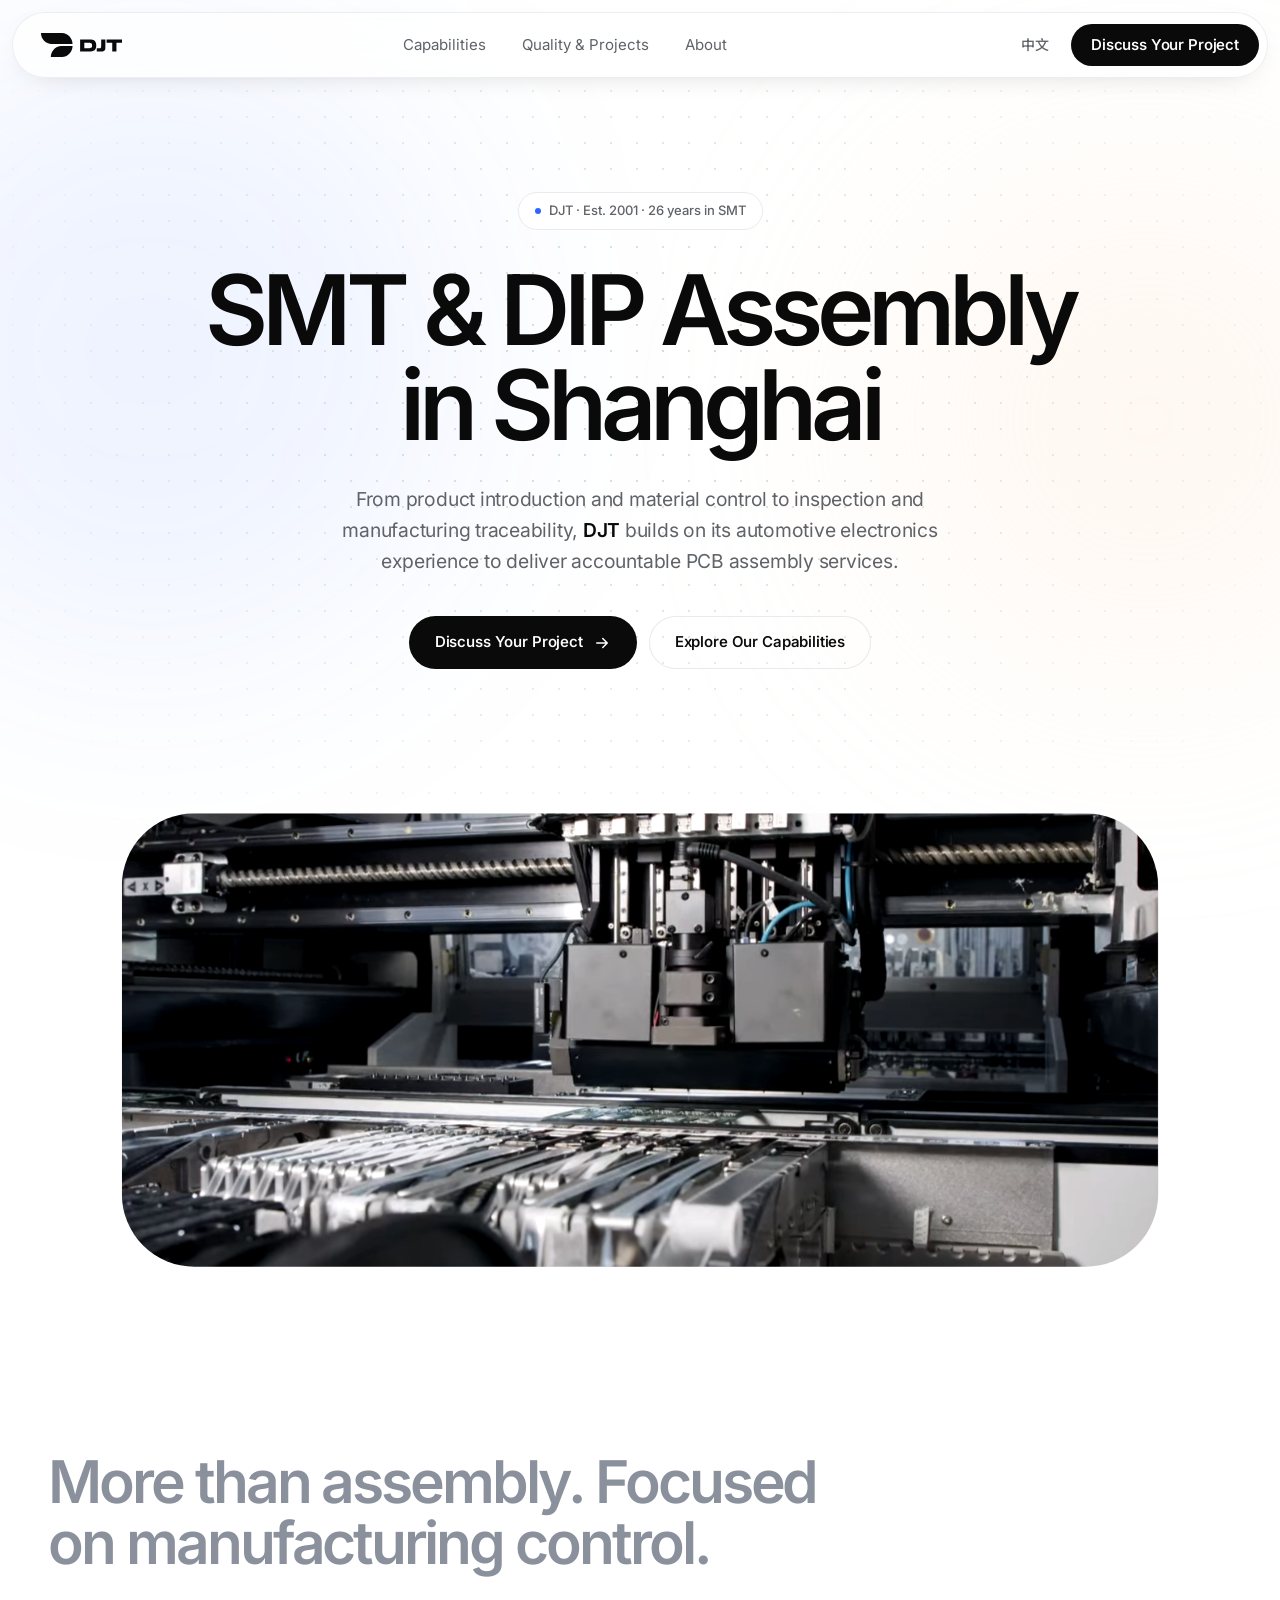
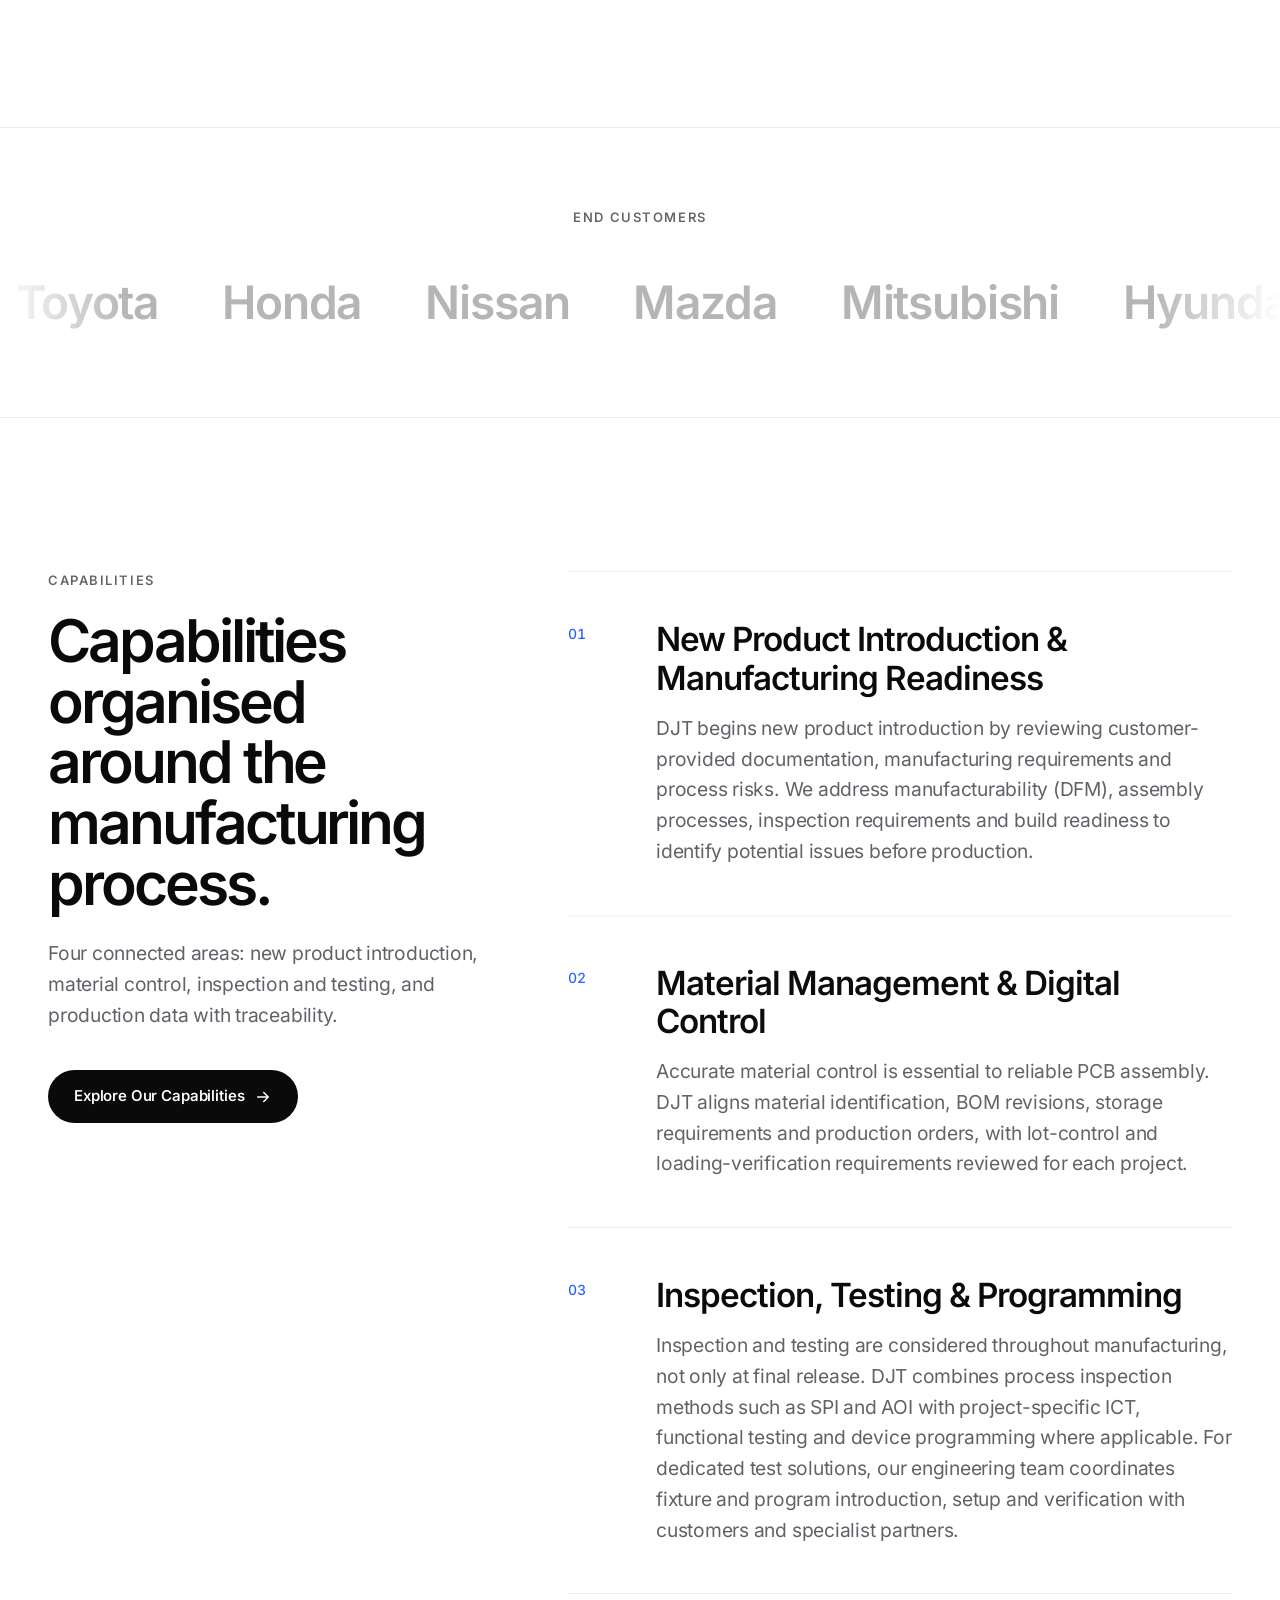
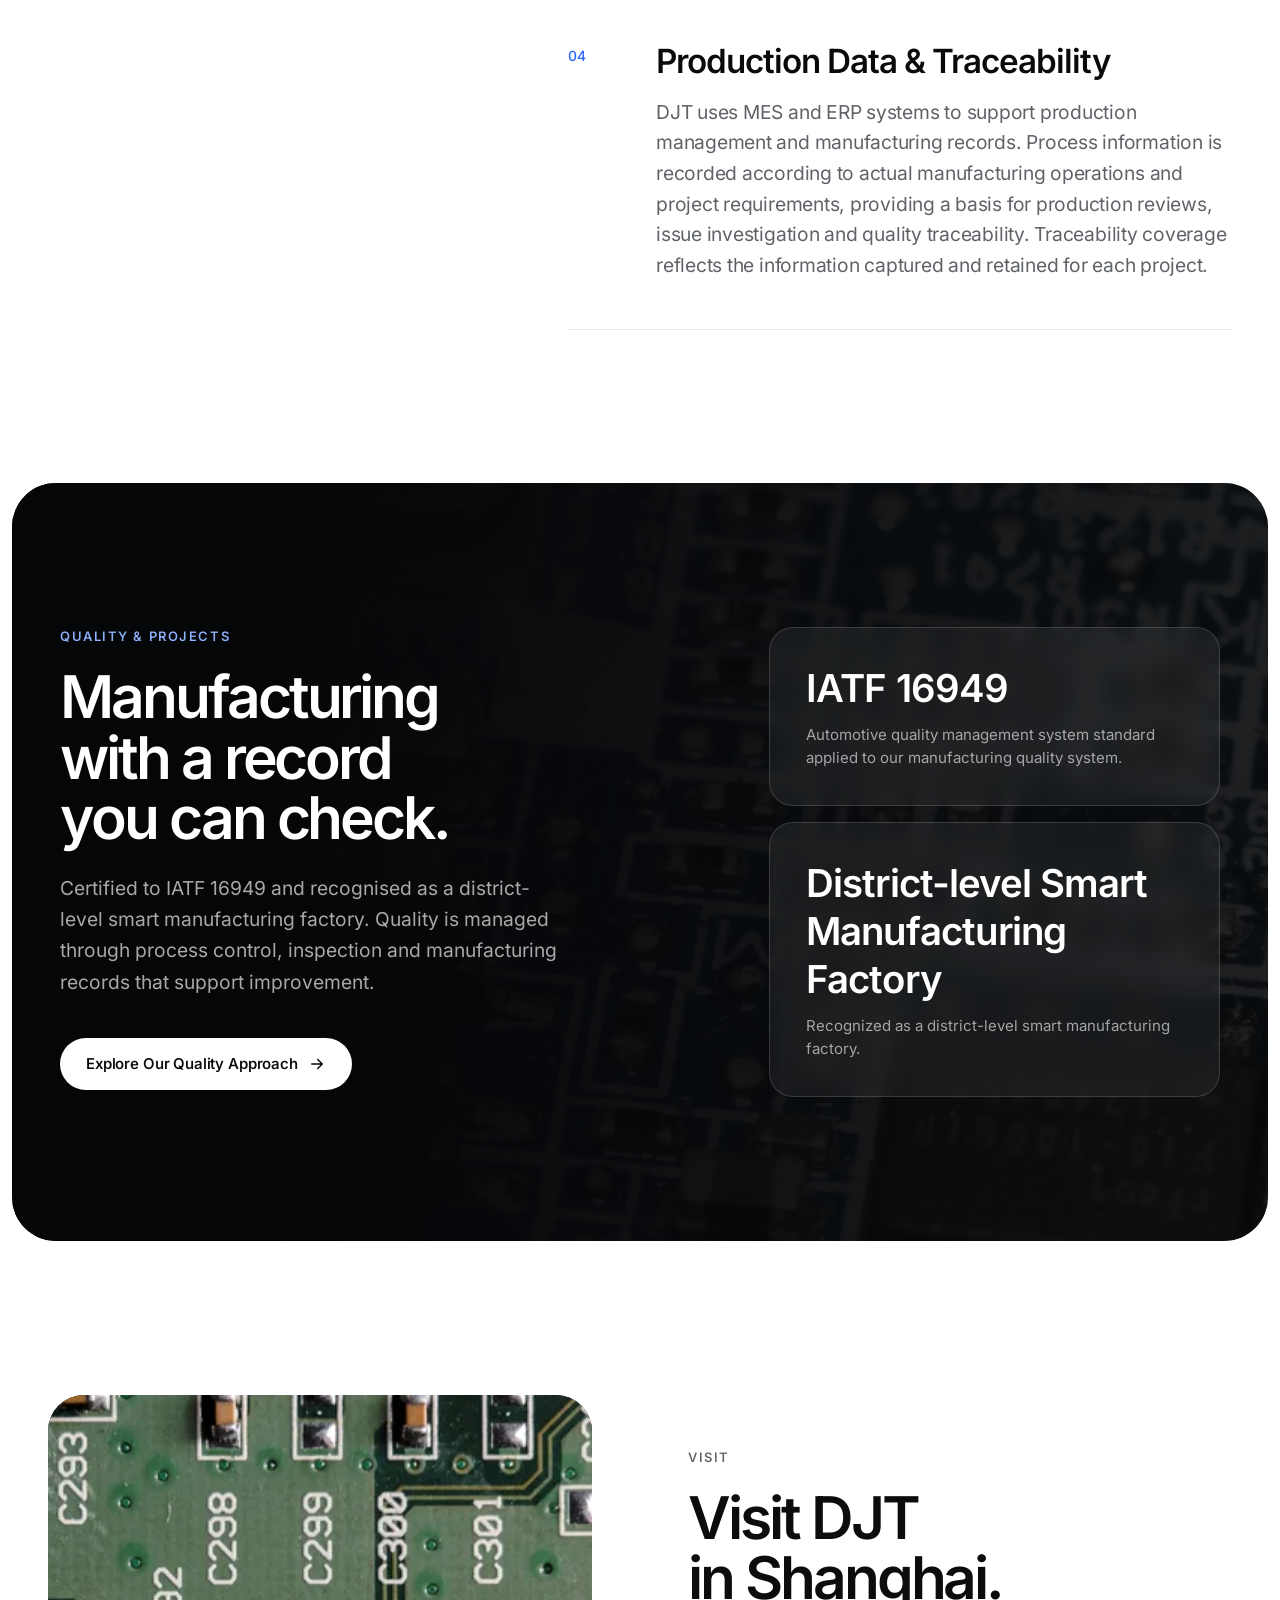
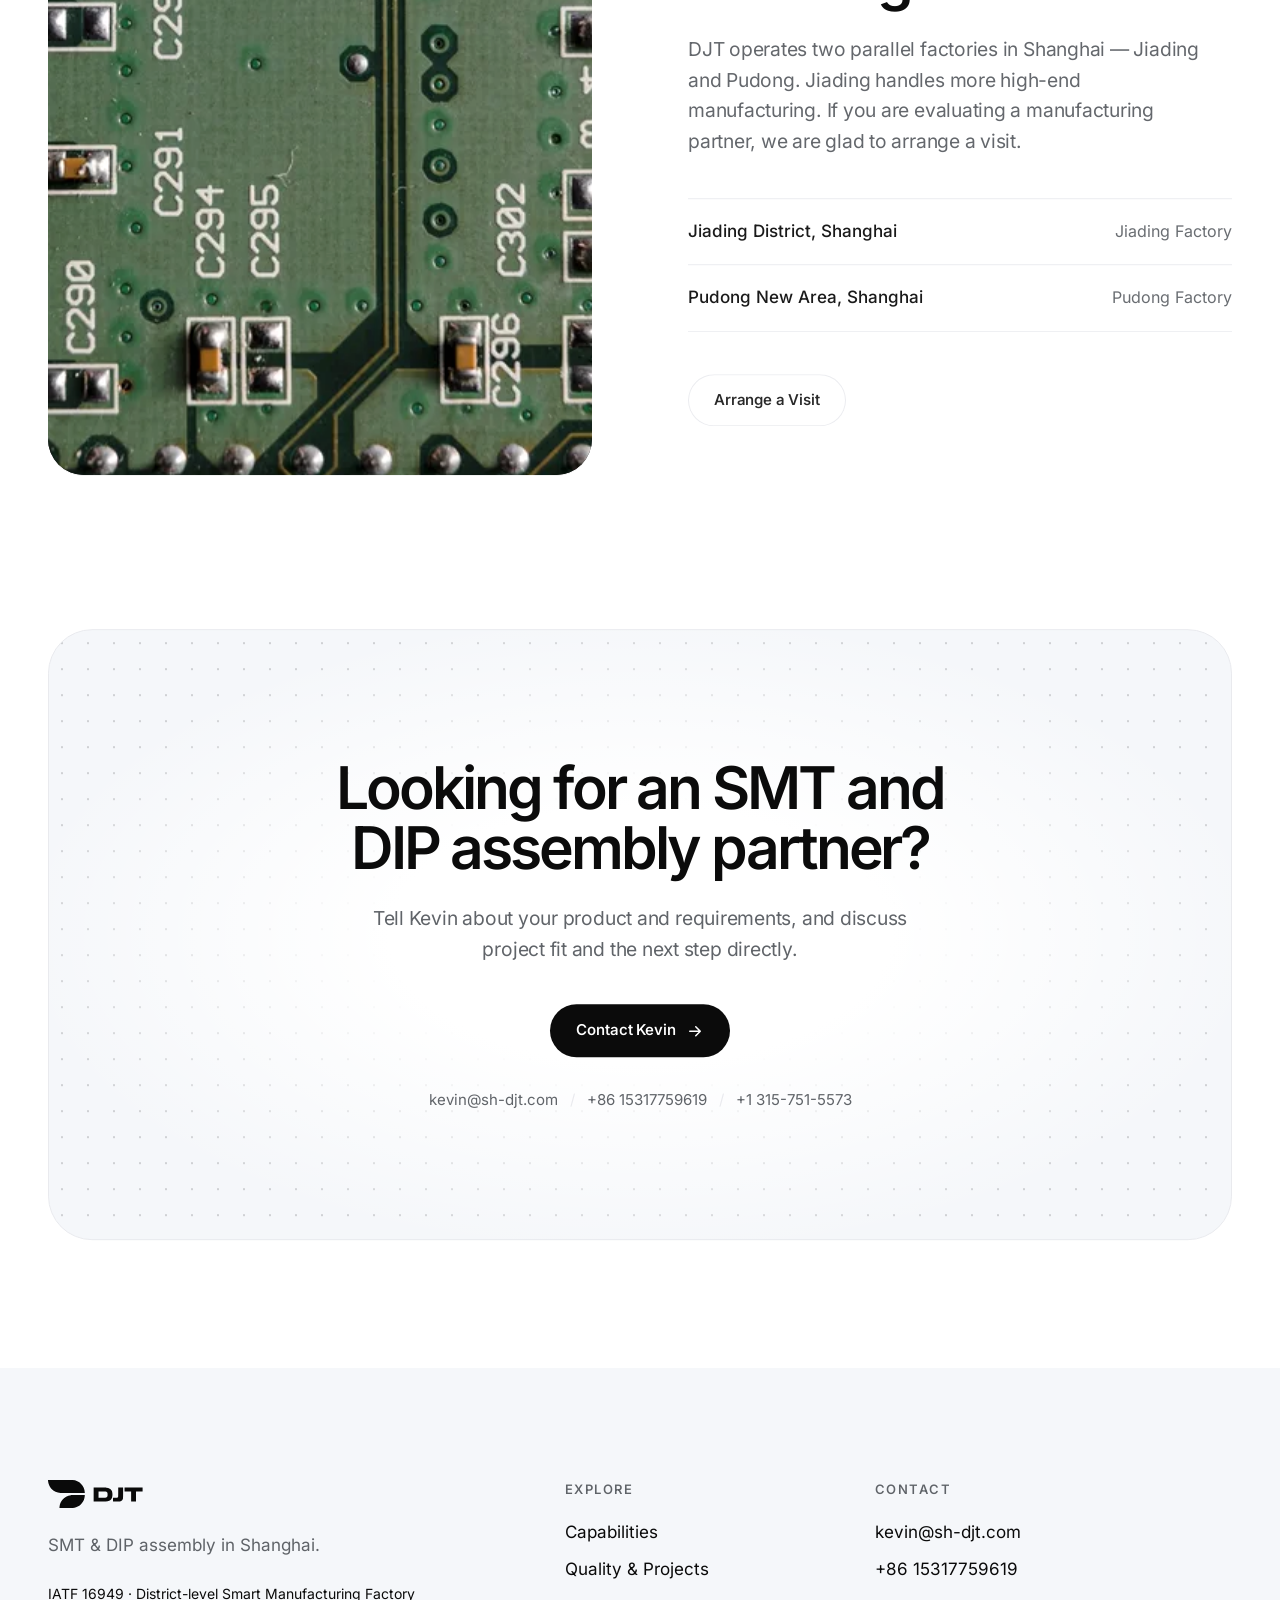
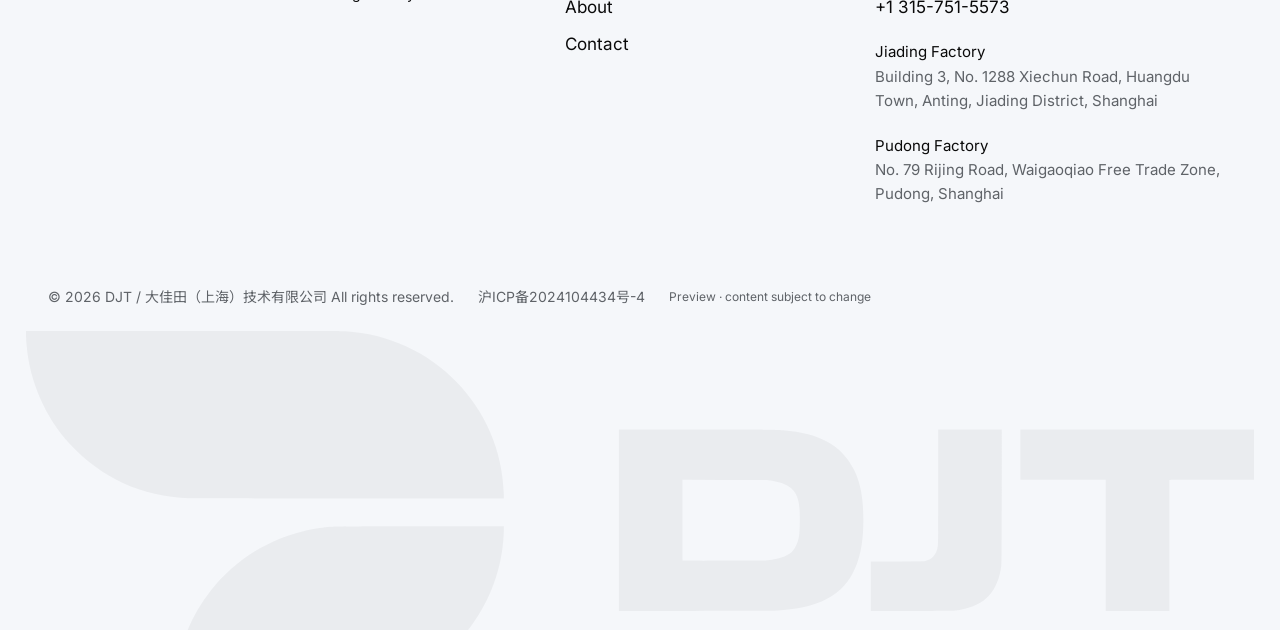
==== index.html @ d5800f00 "Deploy staging from djt-website 208f009" ====
<!DOCTYPE html><html lang="en"> <head><meta charset="utf-8"><meta name="viewport" content="width=device-width, initial-scale=1"><title>DJT | SMT &amp; DIP Assembly in Shanghai</title><meta name="description" content="DJT is an SMT and DIP assembly manufacturer in Shanghai, building on automotive electronics experience. More than assembly — focused on manufacturing control."><meta name="robots" content="noindex, nofollow"><link rel="canonical" href="https://djt-technology.github.io/"><link rel="alternate" hreflang="en" href="https://djt-technology.github.io/"><link rel="alternate" hreflang="zh-CN" href="https://djt-technology.github.io/zh/"><link rel="alternate" hreflang="x-default" href="https://djt-technology.github.io/"><meta property="og:title" content="DJT | SMT &#38; DIP Assembly in Shanghai"><meta property="og:description" content="DJT is an SMT and DIP assembly manufacturer in Shanghai, building on automotive electronics experience. More than assembly — focused on manufacturing control."><meta property="og:type" content="website"><meta property="og:url" content="https://djt-technology.github.io/"><meta name="theme-color" content="#ffffff"><link rel="icon" href="/favicon.svg" type="image/svg+xml"><script>
      // Motion is opt-in: only when the user has not asked for reduced motion.
      if (!matchMedia('(prefers-reduced-motion: reduce)').matches) document.documentElement.classList.add('motion');
    </script><link rel="stylesheet" href="/_astro/_slug_.COusYyPo.css"></head> <body> <a href="#main" class="sr-only focus:not-sr-only focus:fixed focus:left-4 focus:top-4 focus:z-[60] focus:rounded-full focus:bg-white focus:px-4 focus:py-2">Skip to content</a> <header class="site fixed left-1/2 top-3 z-50 w-[min(1360px,calc(100%-24px))] rounded-full border border-line/80 bg-white/75 shadow-[0_8px_30px_-18px_rgb(0,0,0,0.25)] backdrop-blur-xl" style="translate:-50% 0"> <div class="flex h-14 items-center justify-between gap-4 pl-5 pr-2 md:h-16 md:pl-7"> <a href="/" aria-label="DJT" class="block shrink-0"><svg xmlns="http://www.w3.org/2000/svg" viewBox="0 0 5984 1771" fill="currentColor" class="h-5 w-auto md:h-6" role="img" aria-label="DJT"><path fill-rule="evenodd" d="M725 1752C725 1731 727 1701 731 1672C748 1523 807 1381 900 1264C1037 1091 1233 982 1450 957C1495 951 1470 952 1915 951L2327 951L2327 977C2326 991 2326 1005 2325 1007C2325 1009 2325 1017 2324 1024C2297 1344 2079 1622 1774 1727C1708 1749 1650 1761 1569 1769C1560 1770 1453 1770 1141 1771L725 1771L725 1752ZM2887 921L2887 480L3261 480C3631 480 3650 480 3688 483C3868 498 3972 556 4032 675C4064 740 4078 815 4078 920C4078 1044 4057 1134 4012 1204C3946 1304 3835 1352 3646 1362C3634 1363 3489 1363 3257 1363L2887 1363L2887 921ZM4114 1243L4114 1122L4244 1122L4374 1121L4382 1119C4411 1111 4430 1091 4438 1059C4442 1043 4442 1043 4442 757L4442 480L4597 480L4752 480L4752 803C4751 1103 4751 1128 4750 1141C4734 1268 4671 1337 4552 1357C4518 1363 4530 1362 4314 1363L4114 1363L4114 1243ZM5258 1044L5258 724L5051 724C4938 724 4844 724 4843 724C4842 724 4842 699 4842 602L4842 480L5413 480L5984 480L5984 602L5984 724L5780 724C5668 724 5576 724 5575 724C5574 725 5573 725 5571 725L5568 725L5568 1044L5568 1363L5413 1363L5258 1363L5258 1044ZM3596 1118C3599 1117 3606 1117 3612 1116C3664 1111 3707 1096 3729 1076C3747 1058 3760 1030 3765 994C3768 971 3769 911 3767 872C3763 785 3728 747 3638 731C3603 725 3604 725 3381 725L3197 724L3197 921C3197 1029 3197 1118 3198 1118C3199 1119 3587 1118 3596 1118ZM792 815C563 806 366 716 211 548C94 421 17 245 3 71C2 64 2 56 1 54C1 51 1 38 0 25L-0 0L769 0C1259 0 1544 0 1555 1C1980 25 2316 369 2327 792L2327 816L1563 816C1142 816 795 815 792 815Z"></path></svg></a> <nav class="hidden items-center gap-9 text-[15px] text-muted md:flex" aria-label="Main"> <a href="/capabilities/" class="transition-colors hover:text-ink">Capabilities</a><a href="/quality/" class="transition-colors hover:text-ink">Quality &amp; Projects</a><a href="/about/" class="transition-colors hover:text-ink">About</a> </nav> <div class="flex items-center gap-1.5 md:gap-2"> <a href="/zh/" hreflang="zh-CN" lang="zh-CN" title="切换到中文" class="rounded-full px-3.5 py-2 text-sm font-medium text-muted transition-colors hover:bg-soft hover:text-ink">中文</a> <a href="/contact/" class="btn hidden !px-5 !py-2.5 md:inline-flex">Discuss Your Project</a> <details class="group relative md:hidden"> <summary class="flex h-10 w-10 cursor-pointer list-none items-center justify-center rounded-full bg-ink text-white [&::-webkit-details-marker]:hidden" aria-label="Menu"> <svg width="18" height="18" viewBox="0 0 24 24" fill="none" stroke="currentColor" stroke-width="2" stroke-linecap="round"><path class="group-open:hidden" d="M4 8h16M4 16h16"></path><path class="hidden group-open:block" d="M6 6l12 12M18 6 6 18"></path></svg> </summary> <div class="absolute right-0 top-[calc(100%+12px)] w-[min(300px,calc(100vw-48px))] rounded-3xl border border-line bg-white p-3 shadow-2xl"> <a href="/capabilities/" class="block rounded-2xl px-4 py-3.5 text-[17px] font-medium hover:bg-soft">Capabilities</a><a href="/quality/" class="block rounded-2xl px-4 py-3.5 text-[17px] font-medium hover:bg-soft">Quality &amp; Projects</a><a href="/about/" class="block rounded-2xl px-4 py-3.5 text-[17px] font-medium hover:bg-soft">About</a><a href="/contact/" class="block rounded-2xl px-4 py-3.5 text-[17px] font-medium hover:bg-soft">Contact</a> </div> </details> </div> </div> </header> <main id="main">  <section class="relative overflow-hidden pt-36 md:pt-48"> <div class="glow pointer-events-none absolute -left-40 top-10 h-[620px] w-[620px] rounded-full bg-blue/8 blur-[120px]" aria-hidden="true"></div> <div class="glow glow-b pointer-events-none absolute -right-32 top-40 h-[520px] w-[520px] rounded-full bg-warm/25 blur-[120px]" aria-hidden="true"></div> <div class="dots pointer-events-none absolute inset-0 [mask-image:radial-gradient(ellipse_60%_50%_at_50%_30%,#000,transparent)]" aria-hidden="true"></div> <div class="wrap relative text-center"> <p class="rise mx-auto inline-flex items-center gap-2 rounded-full border border-line bg-white/80 px-4 py-2 text-[13px] font-medium text-muted backdrop-blur" style="--i:0"><span class="h-1.5 w-1.5 rounded-full bg-blue"></span>DJT · Est. 2001 · 26 years in SMT</p> <h1 class="display rise mx-auto mt-8 max-w-[9.6em]" style="--i:1"> <span class="block">SMT &amp; DIP Assembly</span><span class="block">in Shanghai</span> </h1> <p class="lead rise mx-auto mt-8 max-w-2xl" style="--i:2">From product introduction and material control to inspection and manufacturing traceability, <strong class="font-semibold text-ink">DJT</strong> builds on its automotive electronics experience to deliver accountable PCB assembly services.</p> <div class="rise mt-10 flex flex-wrap justify-center gap-3" style="--i:3"> <a href="/contact/" class="btn">Discuss Your Project<svg width="18" height="18" viewBox="0 0 24 24" fill="none" stroke="currentColor" stroke-width="2" stroke-linecap="round" stroke-linejoin="round" aria-hidden="true"><path d="M5 12h14m-6-6 6 6-6 6"></path></svg></a> <a href="/capabilities/" class="btn btn-ghost">Explore Our Capabilities</a> </div> </div> <div class="wrap relative mt-20 md:mt-28"> <div data-grow class="overflow-hidden rounded-[22px] will-change-transform sm:rounded-[40px]"> <figure class="photo aspect-[4/5] sm:aspect-[16/9] lg:aspect-[16/7]"> <video class="absolute inset-0 h-full w-full object-cover" muted loop playsinline preload="metadata" poster="/_astro/macro.MWbk1FkZ_1eRR9A.webp" aria-hidden="true" tabindex="-1" data-hero-video> <source src="/video/hero.webm" type="video/webm"> <source src="/video/hero.mp4" type="video/mp4"> </video> </figure> </div> </div> </section>  <section class="section"> <div class="wrap"> <h2 class="h2 max-w-[17em] !text-[clamp(30px,4.6vw,70px)]" data-words> <span class="w">More</span> <span class="w">than</span> <span class="w">assembly.</span> <span class="w">Focused</span> <span class="w">on</span> <span class="w">manufacturing</span> <span class="w">control.</span>  </h2> </div> </section>  <section class="marquee overflow-hidden border-y border-line py-14 md:py-20" aria-label="End Customers"> <p class="kicker text-center !text-muted" data-reveal>End Customers</p> <div class="mt-10 overflow-hidden px-4 [.motion_&]:[mask-image:linear-gradient(90deg,transparent,#000_10%,#000_90%,transparent)]" data-reveal> <div class="marquee-track"> <ul> <li class="shrink-0 whitespace-nowrap text-[clamp(28px,3.6vw,52px)] font-semibold tracking-tight text-ink/30 transition-colors hover:text-ink">Toyota</li><li class="shrink-0 whitespace-nowrap text-[clamp(28px,3.6vw,52px)] font-semibold tracking-tight text-ink/30 transition-colors hover:text-ink">Honda</li><li class="shrink-0 whitespace-nowrap text-[clamp(28px,3.6vw,52px)] font-semibold tracking-tight text-ink/30 transition-colors hover:text-ink">Nissan</li><li class="shrink-0 whitespace-nowrap text-[clamp(28px,3.6vw,52px)] font-semibold tracking-tight text-ink/30 transition-colors hover:text-ink">Mazda</li><li class="shrink-0 whitespace-nowrap text-[clamp(28px,3.6vw,52px)] font-semibold tracking-tight text-ink/30 transition-colors hover:text-ink">Mitsubishi</li><li class="shrink-0 whitespace-nowrap text-[clamp(28px,3.6vw,52px)] font-semibold tracking-tight text-ink/30 transition-colors hover:text-ink">Hyundai</li><li class="shrink-0 whitespace-nowrap text-[clamp(28px,3.6vw,52px)] font-semibold tracking-tight text-ink/30 transition-colors hover:text-ink">Kia</li><li class="shrink-0 whitespace-nowrap text-[clamp(28px,3.6vw,52px)] font-semibold tracking-tight text-ink/30 transition-colors hover:text-ink">Volkswagen</li><li class="shrink-0 whitespace-nowrap text-[clamp(28px,3.6vw,52px)] font-semibold tracking-tight text-ink/30 transition-colors hover:text-ink">Audi</li><li class="shrink-0 whitespace-nowrap text-[clamp(28px,3.6vw,52px)] font-semibold tracking-tight text-ink/30 transition-colors hover:text-ink">BMW</li><li class="shrink-0 whitespace-nowrap text-[clamp(28px,3.6vw,52px)] font-semibold tracking-tight text-ink/30 transition-colors hover:text-ink">Mercedes-Benz</li><li class="shrink-0 whitespace-nowrap text-[clamp(28px,3.6vw,52px)] font-semibold tracking-tight text-ink/30 transition-colors hover:text-ink">Porsche</li><li class="shrink-0 whitespace-nowrap text-[clamp(28px,3.6vw,52px)] font-semibold tracking-tight text-ink/30 transition-colors hover:text-ink">Volvo</li><li class="shrink-0 whitespace-nowrap text-[clamp(28px,3.6vw,52px)] font-semibold tracking-tight text-ink/30 transition-colors hover:text-ink">Ford</li><li class="shrink-0 whitespace-nowrap text-[clamp(28px,3.6vw,52px)] font-semibold tracking-tight text-ink/30 transition-colors hover:text-ink">GM</li><li class="shrink-0 whitespace-nowrap text-[clamp(28px,3.6vw,52px)] font-semibold tracking-tight text-ink/30 transition-colors hover:text-ink">Chevrolet</li><li class="shrink-0 whitespace-nowrap text-[clamp(28px,3.6vw,52px)] font-semibold tracking-tight text-ink/30 transition-colors hover:text-ink">Buick</li><li class="shrink-0 whitespace-nowrap text-[clamp(28px,3.6vw,52px)] font-semibold tracking-tight text-ink/30 transition-colors hover:text-ink">Cadillac</li><li class="shrink-0 whitespace-nowrap text-[clamp(28px,3.6vw,52px)] font-semibold tracking-tight text-ink/30 transition-colors hover:text-ink">Jeep</li><li class="shrink-0 whitespace-nowrap text-[clamp(28px,3.6vw,52px)] font-semibold tracking-tight text-ink/30 transition-colors hover:text-ink">Stellantis</li><li class="shrink-0 whitespace-nowrap text-[clamp(28px,3.6vw,52px)] font-semibold tracking-tight text-ink/30 transition-colors hover:text-ink">Renault</li><li class="shrink-0 whitespace-nowrap text-[clamp(28px,3.6vw,52px)] font-semibold tracking-tight text-ink/30 transition-colors hover:text-ink">Jaguar</li><li class="shrink-0 whitespace-nowrap text-[clamp(28px,3.6vw,52px)] font-semibold tracking-tight text-ink/30 transition-colors hover:text-ink">Land Rover</li><li class="shrink-0 whitespace-nowrap text-[clamp(28px,3.6vw,52px)] font-semibold tracking-tight text-ink/30 transition-colors hover:text-ink">Tesla</li><li class="shrink-0 whitespace-nowrap text-[clamp(28px,3.6vw,52px)] font-semibold tracking-tight text-ink/30 transition-colors hover:text-ink">BYD</li><li class="shrink-0 whitespace-nowrap text-[clamp(28px,3.6vw,52px)] font-semibold tracking-tight text-ink/30 transition-colors hover:text-ink">Geely</li><li class="shrink-0 whitespace-nowrap text-[clamp(28px,3.6vw,52px)] font-semibold tracking-tight text-ink/30 transition-colors hover:text-ink">Lynk &amp; Co</li><li class="shrink-0 whitespace-nowrap text-[clamp(28px,3.6vw,52px)] font-semibold tracking-tight text-ink/30 transition-colors hover:text-ink">Zeekr</li><li class="shrink-0 whitespace-nowrap text-[clamp(28px,3.6vw,52px)] font-semibold tracking-tight text-ink/30 transition-colors hover:text-ink">GWM</li><li class="shrink-0 whitespace-nowrap text-[clamp(28px,3.6vw,52px)] font-semibold tracking-tight text-ink/30 transition-colors hover:text-ink">Wey</li><li class="shrink-0 whitespace-nowrap text-[clamp(28px,3.6vw,52px)] font-semibold tracking-tight text-ink/30 transition-colors hover:text-ink">Tank</li><li class="shrink-0 whitespace-nowrap text-[clamp(28px,3.6vw,52px)] font-semibold tracking-tight text-ink/30 transition-colors hover:text-ink">Haval</li><li class="shrink-0 whitespace-nowrap text-[clamp(28px,3.6vw,52px)] font-semibold tracking-tight text-ink/30 transition-colors hover:text-ink">Chery</li><li class="shrink-0 whitespace-nowrap text-[clamp(28px,3.6vw,52px)] font-semibold tracking-tight text-ink/30 transition-colors hover:text-ink">Exeed</li><li class="shrink-0 whitespace-nowrap text-[clamp(28px,3.6vw,52px)] font-semibold tracking-tight text-ink/30 transition-colors hover:text-ink">Aion</li><li class="shrink-0 whitespace-nowrap text-[clamp(28px,3.6vw,52px)] font-semibold tracking-tight text-ink/30 transition-colors hover:text-ink">Trumpchi</li><li class="shrink-0 whitespace-nowrap text-[clamp(28px,3.6vw,52px)] font-semibold tracking-tight text-ink/30 transition-colors hover:text-ink">GAC</li><li class="shrink-0 whitespace-nowrap text-[clamp(28px,3.6vw,52px)] font-semibold tracking-tight text-ink/30 transition-colors hover:text-ink">Changan</li><li class="shrink-0 whitespace-nowrap text-[clamp(28px,3.6vw,52px)] font-semibold tracking-tight text-ink/30 transition-colors hover:text-ink">Deepal</li><li class="shrink-0 whitespace-nowrap text-[clamp(28px,3.6vw,52px)] font-semibold tracking-tight text-ink/30 transition-colors hover:text-ink">Avatr</li><li class="shrink-0 whitespace-nowrap text-[clamp(28px,3.6vw,52px)] font-semibold tracking-tight text-ink/30 transition-colors hover:text-ink">NIO</li><li class="shrink-0 whitespace-nowrap text-[clamp(28px,3.6vw,52px)] font-semibold tracking-tight text-ink/30 transition-colors hover:text-ink">XPeng</li><li class="shrink-0 whitespace-nowrap text-[clamp(28px,3.6vw,52px)] font-semibold tracking-tight text-ink/30 transition-colors hover:text-ink">Li Auto</li><li class="shrink-0 whitespace-nowrap text-[clamp(28px,3.6vw,52px)] font-semibold tracking-tight text-ink/30 transition-colors hover:text-ink">AITO</li><li class="shrink-0 whitespace-nowrap text-[clamp(28px,3.6vw,52px)] font-semibold tracking-tight text-ink/30 transition-colors hover:text-ink">IM Motors</li><li class="shrink-0 whitespace-nowrap text-[clamp(28px,3.6vw,52px)] font-semibold tracking-tight text-ink/30 transition-colors hover:text-ink">Rising Auto</li><li class="shrink-0 whitespace-nowrap text-[clamp(28px,3.6vw,52px)] font-semibold tracking-tight text-ink/30 transition-colors hover:text-ink">Neta</li><li class="shrink-0 whitespace-nowrap text-[clamp(28px,3.6vw,52px)] font-semibold tracking-tight text-ink/30 transition-colors hover:text-ink">Leapmotor</li><li class="shrink-0 whitespace-nowrap text-[clamp(28px,3.6vw,52px)] font-semibold tracking-tight text-ink/30 transition-colors hover:text-ink">Xiaomi</li><li class="shrink-0 whitespace-nowrap text-[clamp(28px,3.6vw,52px)] font-semibold tracking-tight text-ink/30 transition-colors hover:text-ink">Hongqi</li><li class="shrink-0 whitespace-nowrap text-[clamp(28px,3.6vw,52px)] font-semibold tracking-tight text-ink/30 transition-colors hover:text-ink">Roewe</li><li class="shrink-0 whitespace-nowrap text-[clamp(28px,3.6vw,52px)] font-semibold tracking-tight text-ink/30 transition-colors hover:text-ink">MG</li><li class="shrink-0 whitespace-nowrap text-[clamp(28px,3.6vw,52px)] font-semibold tracking-tight text-ink/30 transition-colors hover:text-ink">Voyah</li><li class="shrink-0 whitespace-nowrap text-[clamp(28px,3.6vw,52px)] font-semibold tracking-tight text-ink/30 transition-colors hover:text-ink">Seres</li> </ul><ul aria-hidden="true"> <li class="shrink-0 whitespace-nowrap text-[clamp(28px,3.6vw,52px)] font-semibold tracking-tight text-ink/30 transition-colors hover:text-ink">Toyota</li><li class="shrink-0 whitespace-nowrap text-[clamp(28px,3.6vw,52px)] font-semibold tracking-tight text-ink/30 transition-colors hover:text-ink">Honda</li><li class="shrink-0 whitespace-nowrap text-[clamp(28px,3.6vw,52px)] font-semibold tracking-tight text-ink/30 transition-colors hover:text-ink">Nissan</li><li class="shrink-0 whitespace-nowrap text-[clamp(28px,3.6vw,52px)] font-semibold tracking-tight text-ink/30 transition-colors hover:text-ink">Mazda</li><li class="shrink-0 whitespace-nowrap text-[clamp(28px,3.6vw,52px)] font-semibold tracking-tight text-ink/30 transition-colors hover:text-ink">Mitsubishi</li><li class="shrink-0 whitespace-nowrap text-[clamp(28px,3.6vw,52px)] font-semibold tracking-tight text-ink/30 transition-colors hover:text-ink">Hyundai</li><li class="shrink-0 whitespace-nowrap text-[clamp(28px,3.6vw,52px)] font-semibold tracking-tight text-ink/30 transition-colors hover:text-ink">Kia</li><li class="shrink-0 whitespace-nowrap text-[clamp(28px,3.6vw,52px)] font-semibold tracking-tight text-ink/30 transition-colors hover:text-ink">Volkswagen</li><li class="shrink-0 whitespace-nowrap text-[clamp(28px,3.6vw,52px)] font-semibold tracking-tight text-ink/30 transition-colors hover:text-ink">Audi</li><li class="shrink-0 whitespace-nowrap text-[clamp(28px,3.6vw,52px)] font-semibold tracking-tight text-ink/30 transition-colors hover:text-ink">BMW</li><li class="shrink-0 whitespace-nowrap text-[clamp(28px,3.6vw,52px)] font-semibold tracking-tight text-ink/30 transition-colors hover:text-ink">Mercedes-Benz</li><li class="shrink-0 whitespace-nowrap text-[clamp(28px,3.6vw,52px)] font-semibold tracking-tight text-ink/30 transition-colors hover:text-ink">Porsche</li><li class="shrink-0 whitespace-nowrap text-[clamp(28px,3.6vw,52px)] font-semibold tracking-tight text-ink/30 transition-colors hover:text-ink">Volvo</li><li class="shrink-0 whitespace-nowrap text-[clamp(28px,3.6vw,52px)] font-semibold tracking-tight text-ink/30 transition-colors hover:text-ink">Ford</li><li class="shrink-0 whitespace-nowrap text-[clamp(28px,3.6vw,52px)] font-semibold tracking-tight text-ink/30 transition-colors hover:text-ink">GM</li><li class="shrink-0 whitespace-nowrap text-[clamp(28px,3.6vw,52px)] font-semibold tracking-tight text-ink/30 transition-colors hover:text-ink">Chevrolet</li><li class="shrink-0 whitespace-nowrap text-[clamp(28px,3.6vw,52px)] font-semibold tracking-tight text-ink/30 transition-colors hover:text-ink">Buick</li><li class="shrink-0 whitespace-nowrap text-[clamp(28px,3.6vw,52px)] font-semibold tracking-tight text-ink/30 transition-colors hover:text-ink">Cadillac</li><li class="shrink-0 whitespace-nowrap text-[clamp(28px,3.6vw,52px)] font-semibold tracking-tight text-ink/30 transition-colors hover:text-ink">Jeep</li><li class="shrink-0 whitespace-nowrap text-[clamp(28px,3.6vw,52px)] font-semibold tracking-tight text-ink/30 transition-colors hover:text-ink">Stellantis</li><li class="shrink-0 whitespace-nowrap text-[clamp(28px,3.6vw,52px)] font-semibold tracking-tight text-ink/30 transition-colors hover:text-ink">Renault</li><li class="shrink-0 whitespace-nowrap text-[clamp(28px,3.6vw,52px)] font-semibold tracking-tight text-ink/30 transition-colors hover:text-ink">Jaguar</li><li class="shrink-0 whitespace-nowrap text-[clamp(28px,3.6vw,52px)] font-semibold tracking-tight text-ink/30 transition-colors hover:text-ink">Land Rover</li><li class="shrink-0 whitespace-nowrap text-[clamp(28px,3.6vw,52px)] font-semibold tracking-tight text-ink/30 transition-colors hover:text-ink">Tesla</li><li class="shrink-0 whitespace-nowrap text-[clamp(28px,3.6vw,52px)] font-semibold tracking-tight text-ink/30 transition-colors hover:text-ink">BYD</li><li class="shrink-0 whitespace-nowrap text-[clamp(28px,3.6vw,52px)] font-semibold tracking-tight text-ink/30 transition-colors hover:text-ink">Geely</li><li class="shrink-0 whitespace-nowrap text-[clamp(28px,3.6vw,52px)] font-semibold tracking-tight text-ink/30 transition-colors hover:text-ink">Lynk &amp; Co</li><li class="shrink-0 whitespace-nowrap text-[clamp(28px,3.6vw,52px)] font-semibold tracking-tight text-ink/30 transition-colors hover:text-ink">Zeekr</li><li class="shrink-0 whitespace-nowrap text-[clamp(28px,3.6vw,52px)] font-semibold tracking-tight text-ink/30 transition-colors hover:text-ink">GWM</li><li class="shrink-0 whitespace-nowrap text-[clamp(28px,3.6vw,52px)] font-semibold tracking-tight text-ink/30 transition-colors hover:text-ink">Wey</li><li class="shrink-0 whitespace-nowrap text-[clamp(28px,3.6vw,52px)] font-semibold tracking-tight text-ink/30 transition-colors hover:text-ink">Tank</li><li class="shrink-0 whitespace-nowrap text-[clamp(28px,3.6vw,52px)] font-semibold tracking-tight text-ink/30 transition-colors hover:text-ink">Haval</li><li class="shrink-0 whitespace-nowrap text-[clamp(28px,3.6vw,52px)] font-semibold tracking-tight text-ink/30 transition-colors hover:text-ink">Chery</li><li class="shrink-0 whitespace-nowrap text-[clamp(28px,3.6vw,52px)] font-semibold tracking-tight text-ink/30 transition-colors hover:text-ink">Exeed</li><li class="shrink-0 whitespace-nowrap text-[clamp(28px,3.6vw,52px)] font-semibold tracking-tight text-ink/30 transition-colors hover:text-ink">Aion</li><li class="shrink-0 whitespace-nowrap text-[clamp(28px,3.6vw,52px)] font-semibold tracking-tight text-ink/30 transition-colors hover:text-ink">Trumpchi</li><li class="shrink-0 whitespace-nowrap text-[clamp(28px,3.6vw,52px)] font-semibold tracking-tight text-ink/30 transition-colors hover:text-ink">GAC</li><li class="shrink-0 whitespace-nowrap text-[clamp(28px,3.6vw,52px)] font-semibold tracking-tight text-ink/30 transition-colors hover:text-ink">Changan</li><li class="shrink-0 whitespace-nowrap text-[clamp(28px,3.6vw,52px)] font-semibold tracking-tight text-ink/30 transition-colors hover:text-ink">Deepal</li><li class="shrink-0 whitespace-nowrap text-[clamp(28px,3.6vw,52px)] font-semibold tracking-tight text-ink/30 transition-colors hover:text-ink">Avatr</li><li class="shrink-0 whitespace-nowrap text-[clamp(28px,3.6vw,52px)] font-semibold tracking-tight text-ink/30 transition-colors hover:text-ink">NIO</li><li class="shrink-0 whitespace-nowrap text-[clamp(28px,3.6vw,52px)] font-semibold tracking-tight text-ink/30 transition-colors hover:text-ink">XPeng</li><li class="shrink-0 whitespace-nowrap text-[clamp(28px,3.6vw,52px)] font-semibold tracking-tight text-ink/30 transition-colors hover:text-ink">Li Auto</li><li class="shrink-0 whitespace-nowrap text-[clamp(28px,3.6vw,52px)] font-semibold tracking-tight text-ink/30 transition-colors hover:text-ink">AITO</li><li class="shrink-0 whitespace-nowrap text-[clamp(28px,3.6vw,52px)] font-semibold tracking-tight text-ink/30 transition-colors hover:text-ink">IM Motors</li><li class="shrink-0 whitespace-nowrap text-[clamp(28px,3.6vw,52px)] font-semibold tracking-tight text-ink/30 transition-colors hover:text-ink">Rising Auto</li><li class="shrink-0 whitespace-nowrap text-[clamp(28px,3.6vw,52px)] font-semibold tracking-tight text-ink/30 transition-colors hover:text-ink">Neta</li><li class="shrink-0 whitespace-nowrap text-[clamp(28px,3.6vw,52px)] font-semibold tracking-tight text-ink/30 transition-colors hover:text-ink">Leapmotor</li><li class="shrink-0 whitespace-nowrap text-[clamp(28px,3.6vw,52px)] font-semibold tracking-tight text-ink/30 transition-colors hover:text-ink">Xiaomi</li><li class="shrink-0 whitespace-nowrap text-[clamp(28px,3.6vw,52px)] font-semibold tracking-tight text-ink/30 transition-colors hover:text-ink">Hongqi</li><li class="shrink-0 whitespace-nowrap text-[clamp(28px,3.6vw,52px)] font-semibold tracking-tight text-ink/30 transition-colors hover:text-ink">Roewe</li><li class="shrink-0 whitespace-nowrap text-[clamp(28px,3.6vw,52px)] font-semibold tracking-tight text-ink/30 transition-colors hover:text-ink">MG</li><li class="shrink-0 whitespace-nowrap text-[clamp(28px,3.6vw,52px)] font-semibold tracking-tight text-ink/30 transition-colors hover:text-ink">Voyah</li><li class="shrink-0 whitespace-nowrap text-[clamp(28px,3.6vw,52px)] font-semibold tracking-tight text-ink/30 transition-colors hover:text-ink">Seres</li> </ul> </div> </div> </section> <section class="section"> <div class="wrap grid gap-16 md:grid-cols-12"> <div class="self-start md:sticky md:top-36 md:col-span-5"> <p class="kicker" data-reveal>Capabilities</p> <h2 class="h2 mt-5" data-reveal>Capabilities organised around the manufacturing process.</h2> <p class="lead mt-6 max-w-md" data-reveal>Four connected areas: new product introduction, material control, inspection and testing, and production data with traceability.</p> <a href="/capabilities/" class="btn mt-10" data-reveal>Explore Our Capabilities<svg width="18" height="18" viewBox="0 0 24 24" fill="none" stroke="currentColor" stroke-width="2" stroke-linecap="round" stroke-linejoin="round" aria-hidden="true"><path d="M5 12h14m-6-6 6 6-6 6"></path></svg></a> </div> <ol class="md:col-span-7 md:col-start-6 [&:has(li:hover)>li:not(:hover)]:opacity-40"> <li class="grid grid-cols-[3.2rem_1fr] gap-x-4 border-t border-line py-10 transition-opacity duration-500 last:border-b md:grid-cols-[4.5rem_1fr] md:py-12" data-reveal> <span class="pt-1 text-sm font-medium tabular-nums text-blue">01</span> <div> <h3 class="h3 !text-[clamp(24px,2.6vw,36px)]">New Product Introduction &amp; Manufacturing Readiness</h3> <p class="lead mt-4 max-w-xl">DJT begins new product introduction by reviewing customer-provided documentation, manufacturing requirements and process risks. We address manufacturability (DFM), assembly processes, inspection requirements and build readiness to identify potential issues before production.</p> </div> </li><li class="grid grid-cols-[3.2rem_1fr] gap-x-4 border-t border-line py-10 transition-opacity duration-500 last:border-b md:grid-cols-[4.5rem_1fr] md:py-12" data-reveal> <span class="pt-1 text-sm font-medium tabular-nums text-blue">02</span> <div> <h3 class="h3 !text-[clamp(24px,2.6vw,36px)]">Material Management &amp; Digital Control</h3> <p class="lead mt-4 max-w-xl">Accurate material control is essential to reliable PCB assembly. DJT aligns material identification, BOM revisions, storage requirements and production orders, with lot-control and loading-verification requirements reviewed for each project.</p> </div> </li><li class="grid grid-cols-[3.2rem_1fr] gap-x-4 border-t border-line py-10 transition-opacity duration-500 last:border-b md:grid-cols-[4.5rem_1fr] md:py-12" data-reveal> <span class="pt-1 text-sm font-medium tabular-nums text-blue">03</span> <div> <h3 class="h3 !text-[clamp(24px,2.6vw,36px)]">Inspection, Testing &amp; Programming</h3> <p class="lead mt-4 max-w-xl">Inspection and testing are considered throughout manufacturing, not only at final release. DJT combines process inspection methods such as SPI and AOI with project-specific ICT, functional testing and device programming where applicable. For dedicated test solutions, our engineering team coordinates fixture and program introduction, setup and verification with customers and specialist partners.</p> </div> </li><li class="grid grid-cols-[3.2rem_1fr] gap-x-4 border-t border-line py-10 transition-opacity duration-500 last:border-b md:grid-cols-[4.5rem_1fr] md:py-12" data-reveal> <span class="pt-1 text-sm font-medium tabular-nums text-blue">04</span> <div> <h3 class="h3 !text-[clamp(24px,2.6vw,36px)]">Production Data &amp; Traceability</h3> <p class="lead mt-4 max-w-xl">DJT uses MES and ERP systems to support production management and manufacturing records. Process information is recorded according to actual manufacturing operations and project requirements, providing a basis for production reviews, issue investigation and quality traceability. Traceability coverage reflects the information captured and retained for each project.</p> </div> </li> </ol> </div> </section>  <section class="px-3"> <div class="relative isolate overflow-hidden rounded-[44px] bg-dark text-white" data-reveal> <figure class="photo photo--quiet absolute inset-0 -z-10 opacity-28"> <img src="/_astro/board.gj6Odh4M_rnNrU.webp" srcset="/_astro/board.gj6Odh4M_ZSQ189.webp 800w, /_astro/board.gj6Odh4M_8S5t8.webp 1280w, /_astro/board.gj6Odh4M_Z24FRAS.webp 1920w" alt sizes="100vw" data-parallax loading="lazy" decoding="async" fetchpriority="auto" width="2000" height="2000" class="absolute inset-0">  </figure> <div class="absolute inset-0 -z-10 bg-[linear-gradient(90deg,#050608_20%,rgb(5_6_8/0.55)_100%)]" aria-hidden="true"></div> <div class="wrap grid gap-14 py-24 md:grid-cols-12 md:py-36"> <div class="md:col-span-6"> <p class="kicker !text-blue-soft">Quality &amp; Projects</p> <h2 class="h2 mt-5">Manufacturing with a record you can check.</h2> <p class="mt-6 max-w-lg text-[clamp(17px,1.5vw,20px)] leading-relaxed text-white/65">Certified to IATF 16949 and recognised as a district-level smart manufacturing factory. Quality is managed through process control, inspection and manufacturing records that support improvement.</p> <a href="/quality/" class="btn btn-light mt-10">Explore Our Quality Approach<svg width="18" height="18" viewBox="0 0 24 24" fill="none" stroke="currentColor" stroke-width="2" stroke-linecap="round" stroke-linejoin="round" aria-hidden="true"><path d="M5 12h14m-6-6 6 6-6 6"></path></svg></a> </div> <div class="grid content-center gap-4 md:col-span-5 md:col-start-8"> <div class="rounded-3xl border border-white/15 bg-white/[0.06] p-7 backdrop-blur-md md:p-9"> <p class="text-[clamp(26px,3vw,42px)] font-semibold leading-tight tracking-tight">IATF 16949</p> <p class="mt-3 text-[15px] text-white/60">Automotive quality management system standard applied to our manufacturing quality system.</p> </div><div class="rounded-3xl border border-white/15 bg-white/[0.06] p-7 backdrop-blur-md md:p-9"> <p class="text-[clamp(26px,3vw,42px)] font-semibold leading-tight tracking-tight">District-level Smart Manufacturing Factory</p> <p class="mt-3 text-[15px] text-white/60">Recognized as a district-level smart manufacturing factory.</p> </div> </div> </div> </div> </section>  <section class="section"> <div class="wrap grid items-center gap-14 md:grid-cols-2 md:gap-24"> <div data-reveal><figure class="photo aspect-[4/5] rounded-[36px]"> <img src="/_astro/inspect.C4GrGGxm_ZFLA8s.webp" srcset="/_astro/inspect.C4GrGGxm_2hl5aG.webp 800w, /_astro/inspect.C4GrGGxm_ZrEwOM.webp 1280w, /_astro/inspect.C4GrGGxm_ZIcYWT.webp 1920w" alt sizes="(min-width:768px) 640px, 100vw" data-parallax loading="lazy" decoding="async" fetchpriority="auto" width="2000" height="1334" class="absolute inset-0">  </figure></div> <div> <p class="kicker" data-reveal>Visit</p> <h2 class="h2 mt-5" data-reveal>Visit DJT in Shanghai.</h2> <p class="lead mt-6 max-w-lg" data-reveal>DJT operates two parallel factories in Shanghai — Jiading and Pudong. Jiading handles more high-end manufacturing. If you are evaluating a manufacturing partner, we are glad to arrange a visit.</p> <ul class="mt-10 divide-y divide-line border-y border-line" data-reveal> <li class="flex items-baseline justify-between gap-6 py-5"><span class="text-[17px] font-medium">Jiading District, Shanghai</span><span class="text-muted">Jiading Factory</span></li><li class="flex items-baseline justify-between gap-6 py-5"><span class="text-[17px] font-medium">Pudong New Area, Shanghai</span><span class="text-muted">Pudong Factory</span></li> </ul> <a href="/about/" class="btn btn-ghost mt-10" data-reveal>Arrange a Visit</a> </div> </div> </section> <section class="wrap pb-24 md:pb-32"> <div class="dots relative overflow-hidden rounded-[44px] border border-line bg-soft px-6 py-20 text-center md:py-32" data-reveal> <div class="pointer-events-none absolute inset-0 bg-[radial-gradient(ellipse_at_center,#fff_30%,transparent_75%)]" aria-hidden="true"></div> <div class="relative"> <h2 class="h2 mx-auto max-w-[18ch]">Looking for an SMT and DIP assembly partner?</h2> <p class="lead mx-auto mt-6 max-w-xl">Tell Kevin about your product and requirements, and discuss project fit and the next step directly.</p> <div class="mt-10 flex flex-wrap items-center justify-center gap-3"> <a href="/contact/" class="btn">Contact Kevin<svg width="18" height="18" viewBox="0 0 24 24" fill="none" stroke="currentColor" stroke-width="2" stroke-linecap="round" stroke-linejoin="round" aria-hidden="true"><path d="M5 12h14m-6-6 6 6-6 6"></path></svg></a> </div> <p class="mt-8 flex flex-col items-center justify-center gap-2 text-[15px] text-muted sm:flex-row sm:flex-wrap sm:gap-x-0 sm:gap-y-1"> <a class="hover:text-ink" href="mailto:kevin@sh-djt.com">kevin@sh-djt.com</a> <span class="contents"> <span class="mx-3 hidden text-line sm:inline" aria-hidden="true">/</span> <a class="hover:text-ink" href="tel:+8615317759619">+86 15317759619</a> </span><span class="contents"> <span class="mx-3 hidden text-line sm:inline" aria-hidden="true">/</span> <a class="hover:text-ink" href="tel:+1315-751-5573">+1 315-751-5573</a> </span> </p> </div> </div> </section> </main> <footer class="relative overflow-hidden bg-soft"> <div class="wrap pt-20 md:pt-28"> <div class="grid gap-14 md:grid-cols-12"> <div class="md:col-span-5"> <svg xmlns="http://www.w3.org/2000/svg" viewBox="0 0 5984 1771" fill="currentColor" class="h-7 w-auto" role="img" aria-label="DJT"><path fill-rule="evenodd" d="M725 1752C725 1731 727 1701 731 1672C748 1523 807 1381 900 1264C1037 1091 1233 982 1450 957C1495 951 1470 952 1915 951L2327 951L2327 977C2326 991 2326 1005 2325 1007C2325 1009 2325 1017 2324 1024C2297 1344 2079 1622 1774 1727C1708 1749 1650 1761 1569 1769C1560 1770 1453 1770 1141 1771L725 1771L725 1752ZM2887 921L2887 480L3261 480C3631 480 3650 480 3688 483C3868 498 3972 556 4032 675C4064 740 4078 815 4078 920C4078 1044 4057 1134 4012 1204C3946 1304 3835 1352 3646 1362C3634 1363 3489 1363 3257 1363L2887 1363L2887 921ZM4114 1243L4114 1122L4244 1122L4374 1121L4382 1119C4411 1111 4430 1091 4438 1059C4442 1043 4442 1043 4442 757L4442 480L4597 480L4752 480L4752 803C4751 1103 4751 1128 4750 1141C4734 1268 4671 1337 4552 1357C4518 1363 4530 1362 4314 1363L4114 1363L4114 1243ZM5258 1044L5258 724L5051 724C4938 724 4844 724 4843 724C4842 724 4842 699 4842 602L4842 480L5413 480L5984 480L5984 602L5984 724L5780 724C5668 724 5576 724 5575 724C5574 725 5573 725 5571 725L5568 725L5568 1044L5568 1363L5413 1363L5258 1363L5258 1044ZM3596 1118C3599 1117 3606 1117 3612 1116C3664 1111 3707 1096 3729 1076C3747 1058 3760 1030 3765 994C3768 971 3769 911 3767 872C3763 785 3728 747 3638 731C3603 725 3604 725 3381 725L3197 724L3197 921C3197 1029 3197 1118 3198 1118C3199 1119 3587 1118 3596 1118ZM792 815C563 806 366 716 211 548C94 421 17 245 3 71C2 64 2 56 1 54C1 51 1 38 0 25L-0 0L769 0C1259 0 1544 0 1555 1C1980 25 2316 369 2327 792L2327 816L1563 816C1142 816 795 815 792 815Z"></path></svg> <p class="mt-6 max-w-sm text-[17px] leading-relaxed text-muted">SMT &amp; DIP assembly in Shanghai.</p> <p class="mt-6 text-sm text-ink">IATF 16949 · District-level Smart Manufacturing Factory</p> </div> <nav class="md:col-span-3" aria-label="Footer"> <p class="kicker mb-5 !text-muted">Explore</p> <ul class="space-y-3 text-[17px]"> <li><a href="/capabilities/" class="transition-colors hover:text-blue">Capabilities</a></li><li><a href="/quality/" class="transition-colors hover:text-blue">Quality &amp; Projects</a></li><li><a href="/about/" class="transition-colors hover:text-blue">About</a></li><li><a href="/contact/" class="transition-colors hover:text-blue">Contact</a></li> </ul> </nav> <div class="md:col-span-4"> <p class="kicker mb-5 !text-muted">Contact</p> <ul class="space-y-3 text-[17px]"> <li><a href="mailto:kevin@sh-djt.com" class="transition-colors hover:text-blue">kevin@sh-djt.com</a></li> <li><a href="tel:+8615317759619" class="transition-colors hover:text-blue">+86 15317759619</a></li><li><a href="tel:+1315-751-5573" class="transition-colors hover:text-blue">+1 315-751-5573</a></li> <li class="pt-2 text-[15px] leading-relaxed text-muted"><span class="text-ink">Jiading Factory</span><br>Building 3, No. 1288 Xiechun Road, Huangdu Town, Anting, Jiading District, Shanghai</li><li class="pt-2 text-[15px] leading-relaxed text-muted"><span class="text-ink">Pudong Factory</span><br>No. 79 Rijing Road, Waigaoqiao Free Trade Zone, Pudong, Shanghai</li> </ul> </div> </div> <div class="mt-20 flex flex-col gap-2 pb-6 text-sm text-muted sm:flex-row sm:flex-wrap sm:items-center sm:gap-x-6 sm:gap-y-2"> <p> © 2026 DJT / 大佳田（上海）技术有限公司  All rights reserved. </p> <p> <a href="https://beian.miit.gov.cn/" target="_blank" rel="noopener noreferrer" class="transition-colors hover:text-blue">沪ICP备2024104434号-4</a> </p> <p class="text-xs">Preview · content subject to change</p> </div> </div> <div class="pointer-events-none select-none mt-0 -mb-[5vw] px-[2vw] text-ink/[0.045]" aria-hidden="true"><svg xmlns="http://www.w3.org/2000/svg" viewBox="0 0 5984 1771" fill="currentColor" class="h-auto w-full" role="img" aria-label="DJT"><path fill-rule="evenodd" d="M725 1752C725 1731 727 1701 731 1672C748 1523 807 1381 900 1264C1037 1091 1233 982 1450 957C1495 951 1470 952 1915 951L2327 951L2327 977C2326 991 2326 1005 2325 1007C2325 1009 2325 1017 2324 1024C2297 1344 2079 1622 1774 1727C1708 1749 1650 1761 1569 1769C1560 1770 1453 1770 1141 1771L725 1771L725 1752ZM2887 921L2887 480L3261 480C3631 480 3650 480 3688 483C3868 498 3972 556 4032 675C4064 740 4078 815 4078 920C4078 1044 4057 1134 4012 1204C3946 1304 3835 1352 3646 1362C3634 1363 3489 1363 3257 1363L2887 1363L2887 921ZM4114 1243L4114 1122L4244 1122L4374 1121L4382 1119C4411 1111 4430 1091 4438 1059C4442 1043 4442 1043 4442 757L4442 480L4597 480L4752 480L4752 803C4751 1103 4751 1128 4750 1141C4734 1268 4671 1337 4552 1357C4518 1363 4530 1362 4314 1363L4114 1363L4114 1243ZM5258 1044L5258 724L5051 724C4938 724 4844 724 4843 724C4842 724 4842 699 4842 602L4842 480L5413 480L5984 480L5984 602L5984 724L5780 724C5668 724 5576 724 5575 724C5574 725 5573 725 5571 725L5568 725L5568 1044L5568 1363L5413 1363L5258 1363L5258 1044ZM3596 1118C3599 1117 3606 1117 3612 1116C3664 1111 3707 1096 3729 1076C3747 1058 3760 1030 3765 994C3768 971 3769 911 3767 872C3763 785 3728 747 3638 731C3603 725 3604 725 3381 725L3197 724L3197 921C3197 1029 3197 1118 3198 1118C3199 1119 3587 1118 3596 1118ZM792 815C563 806 366 716 211 548C94 421 17 245 3 71C2 64 2 56 1 54C1 51 1 38 0 25L-0 0L769 0C1259 0 1544 0 1555 1C1980 25 2316 369 2327 792L2327 816L1563 816C1142 816 795 815 792 815Z"></path></svg></div> </footer> <script type="module" src="/_astro/Base.astro_astro_type_script_index_0_lang.BadBPpwr.js"></script> </body> </html>
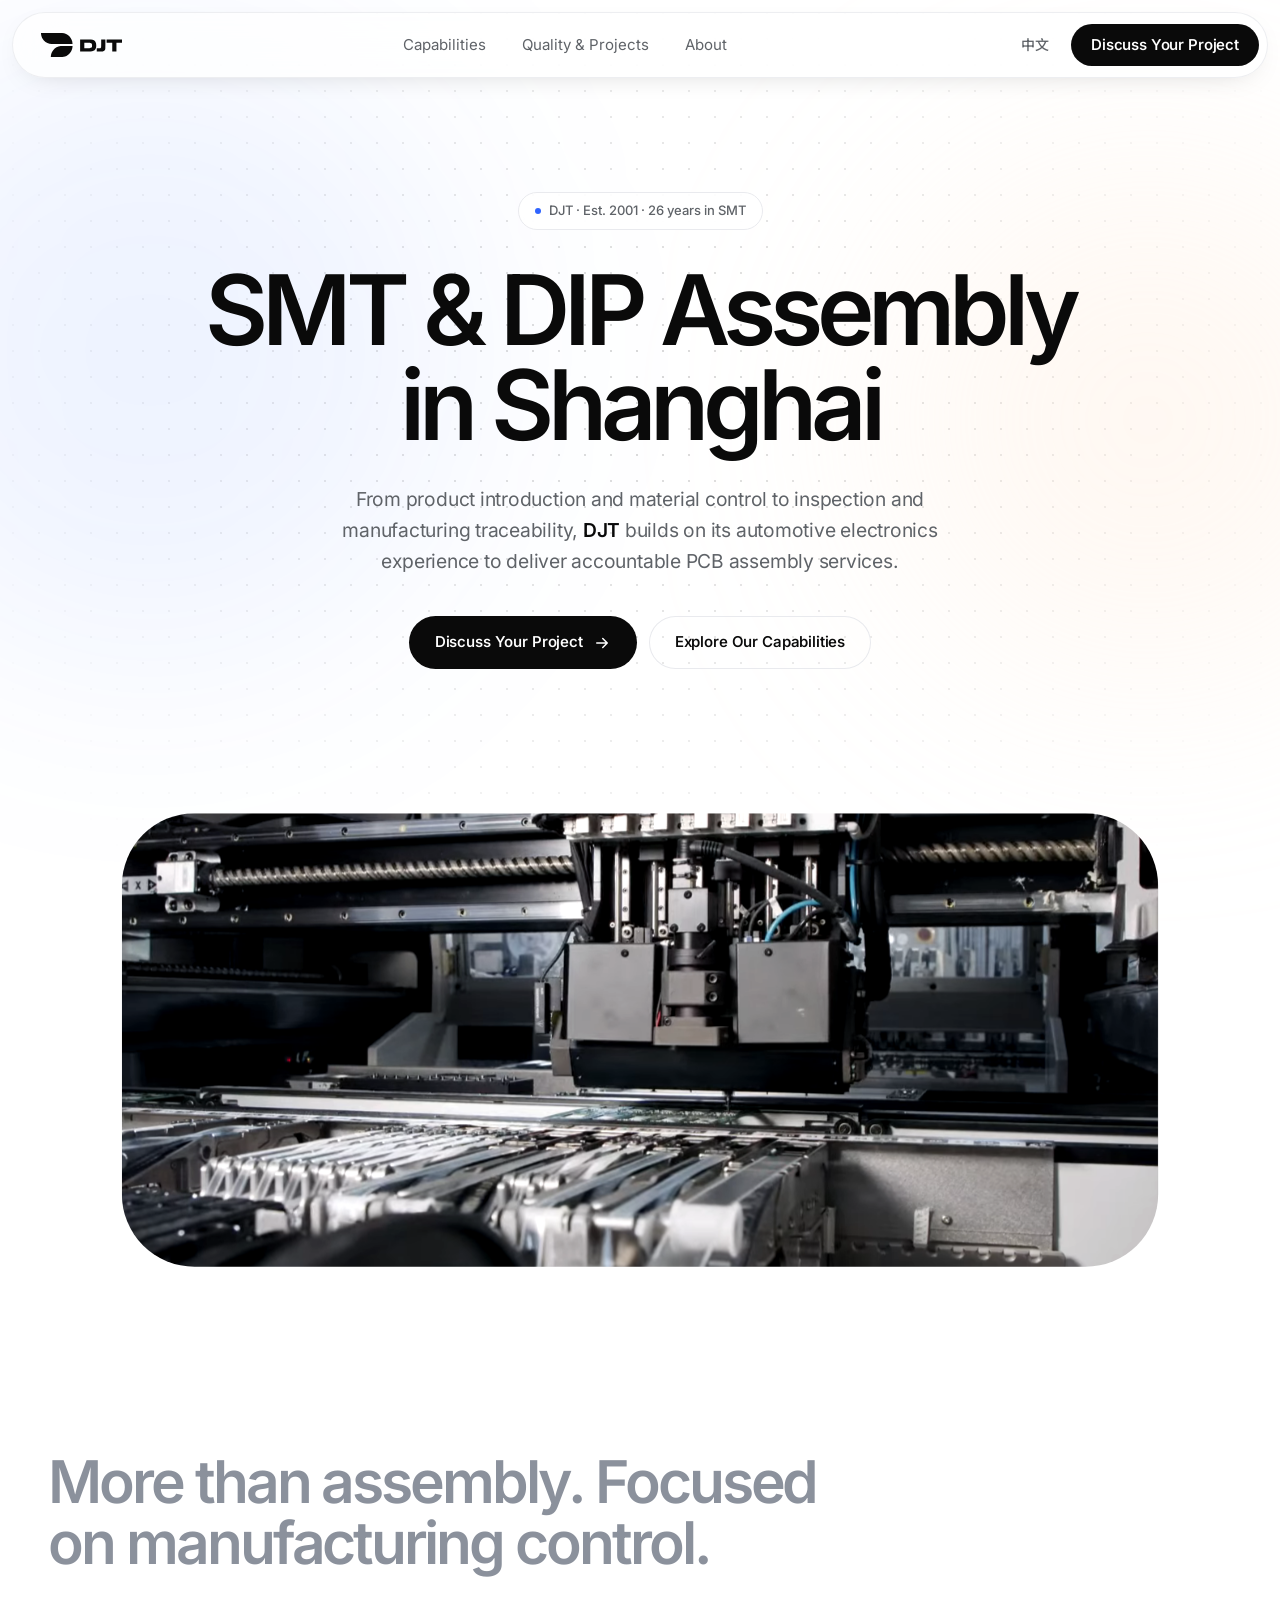
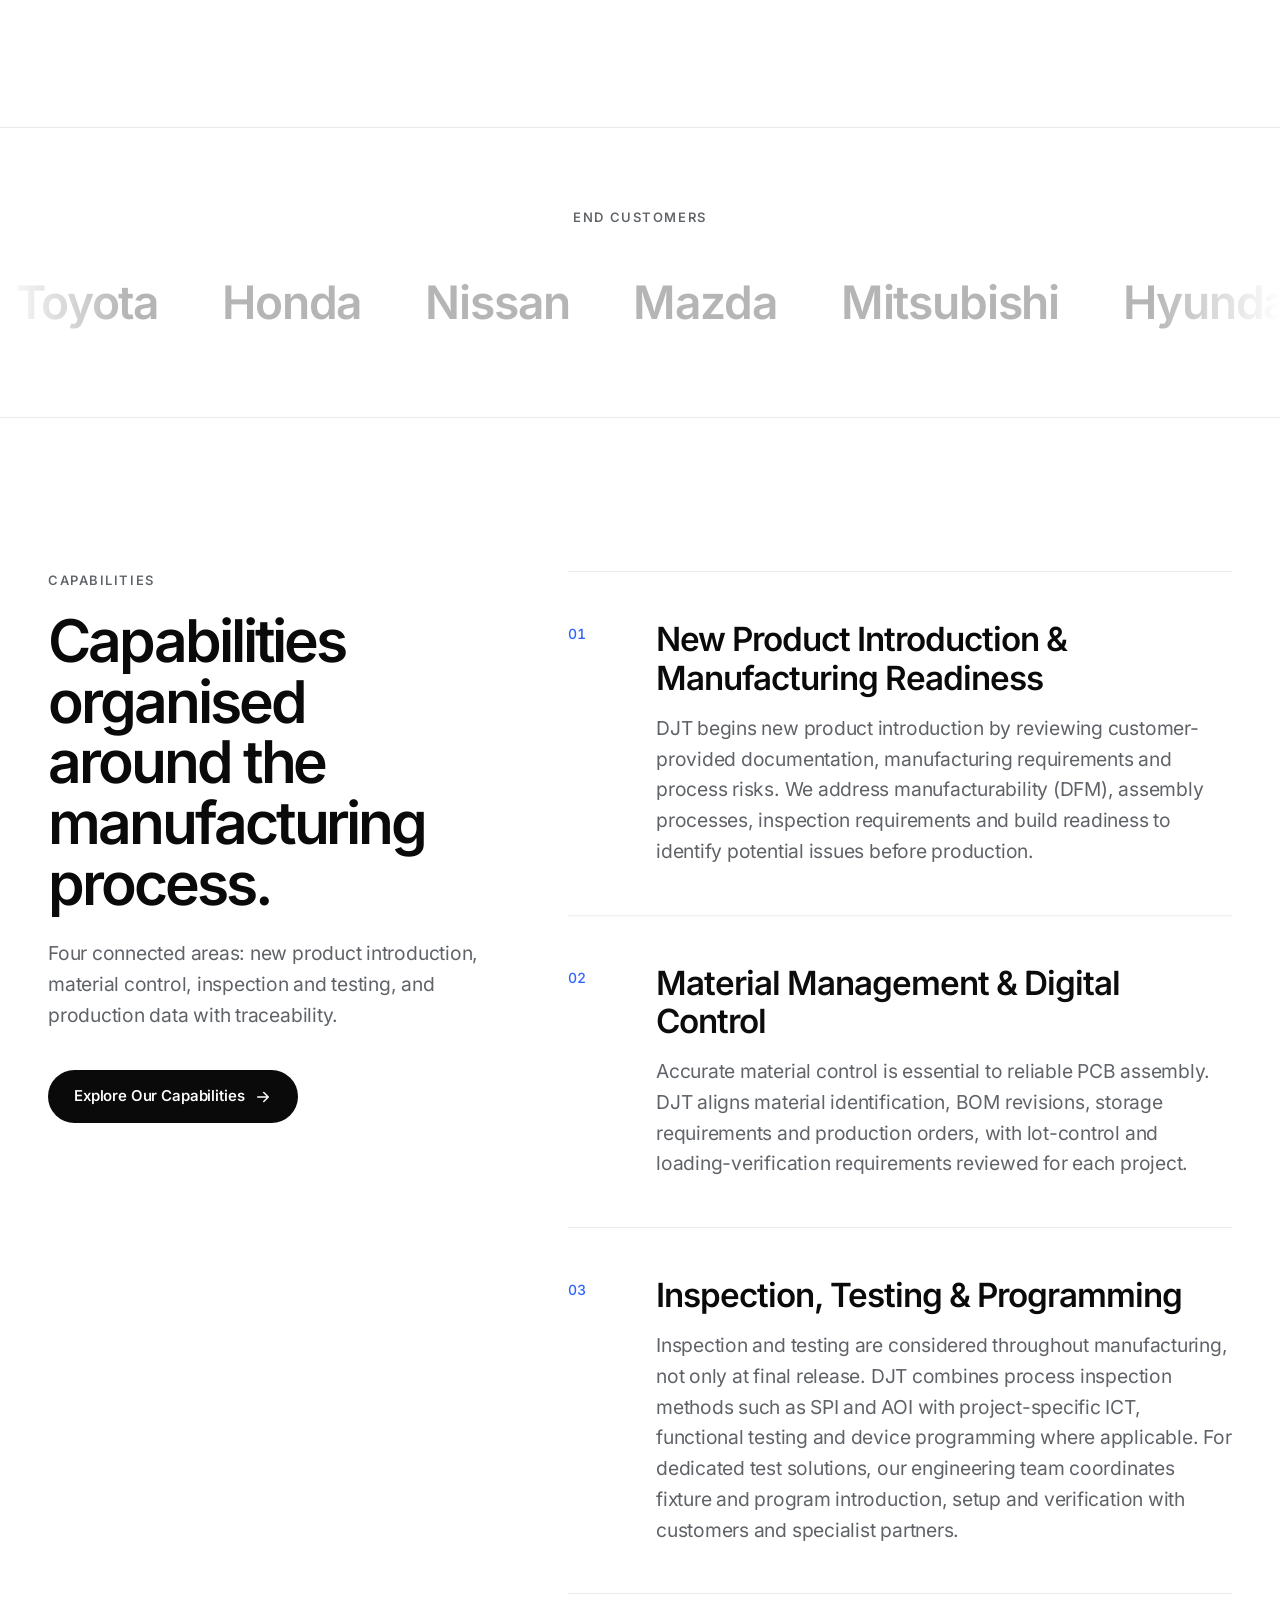
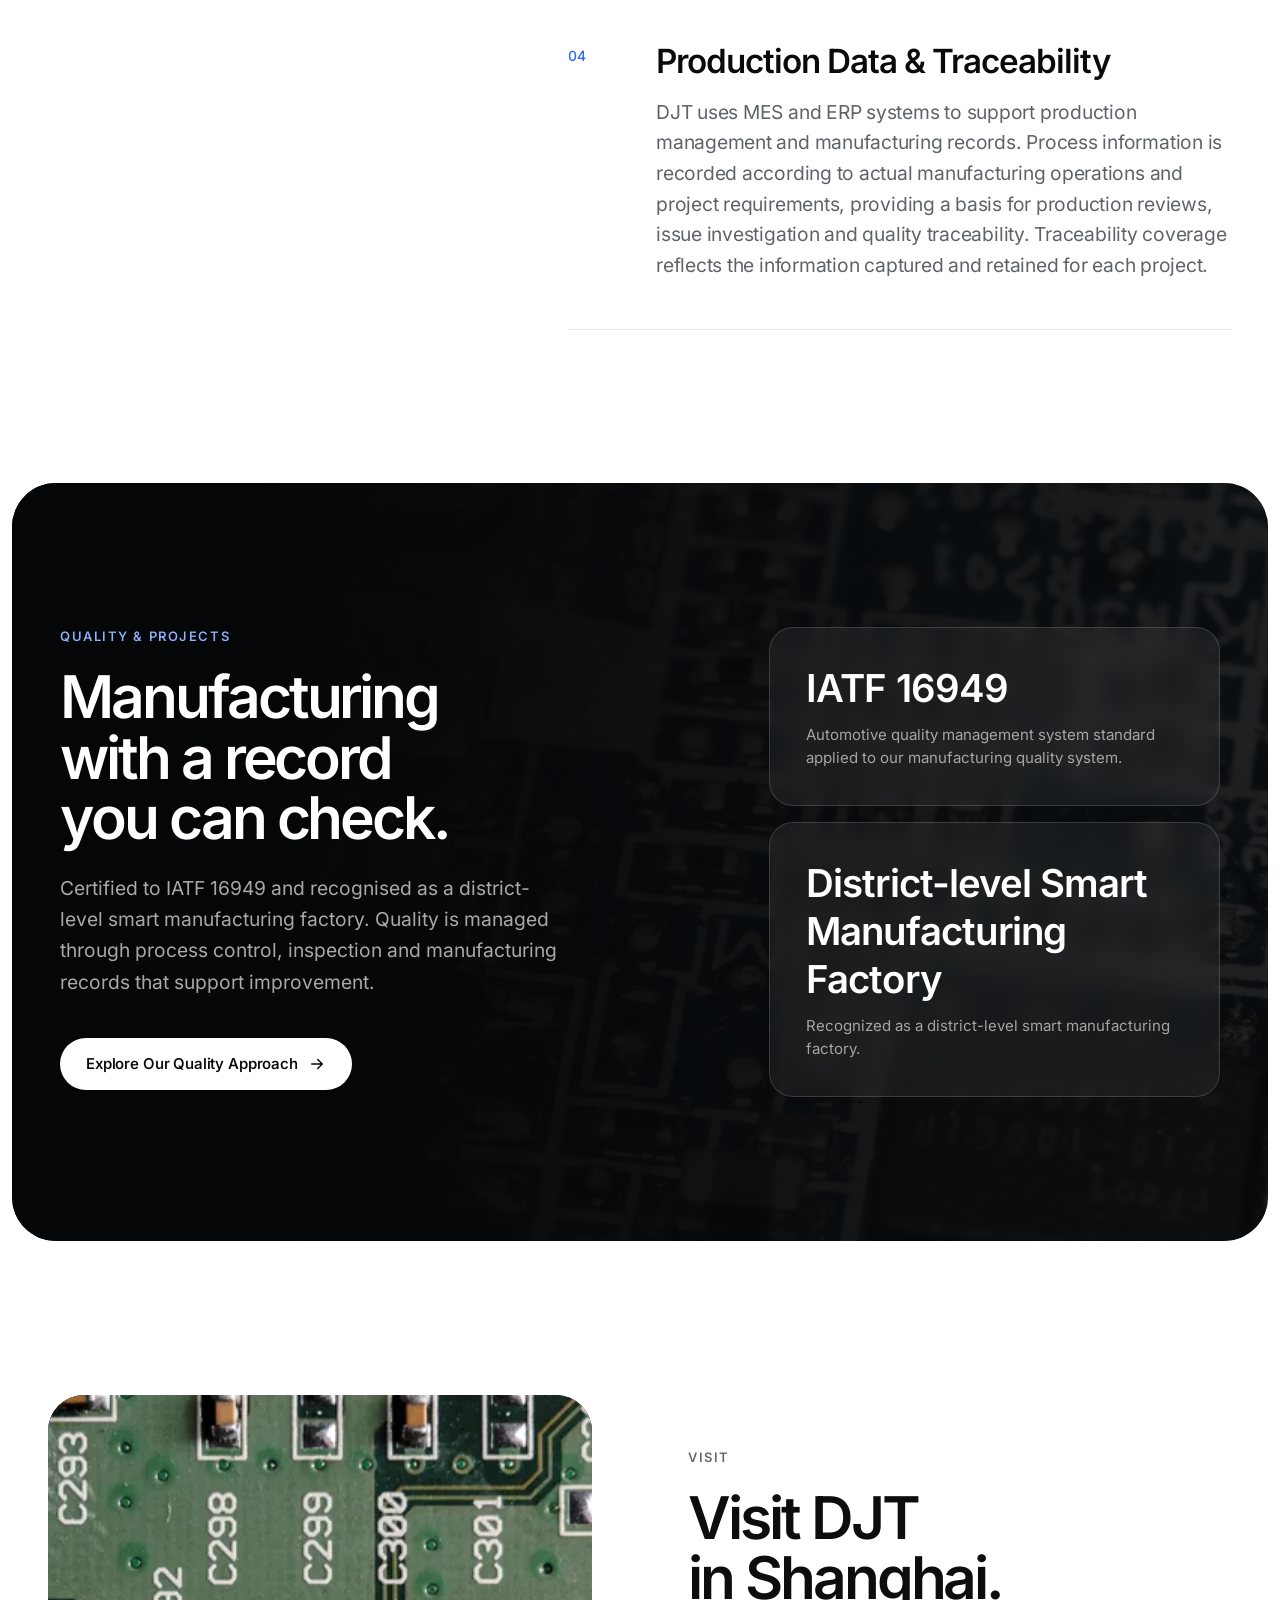
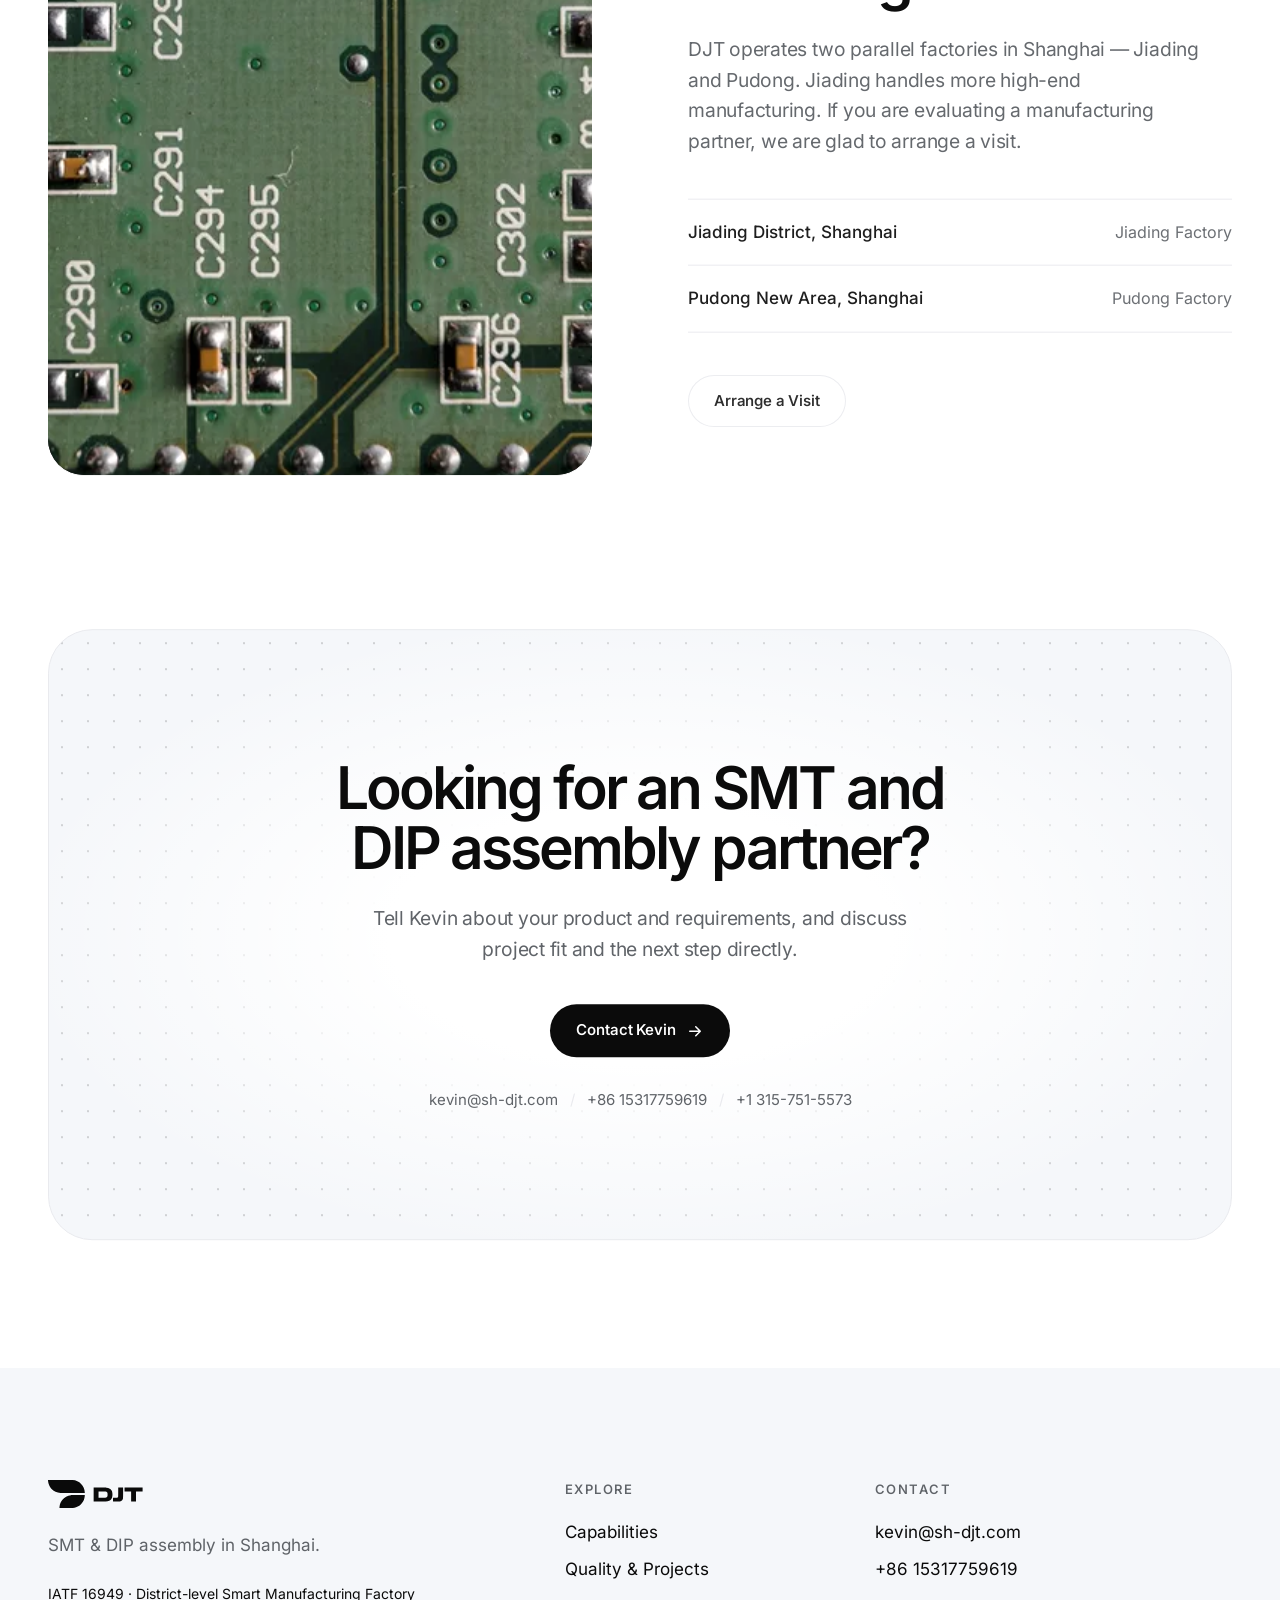
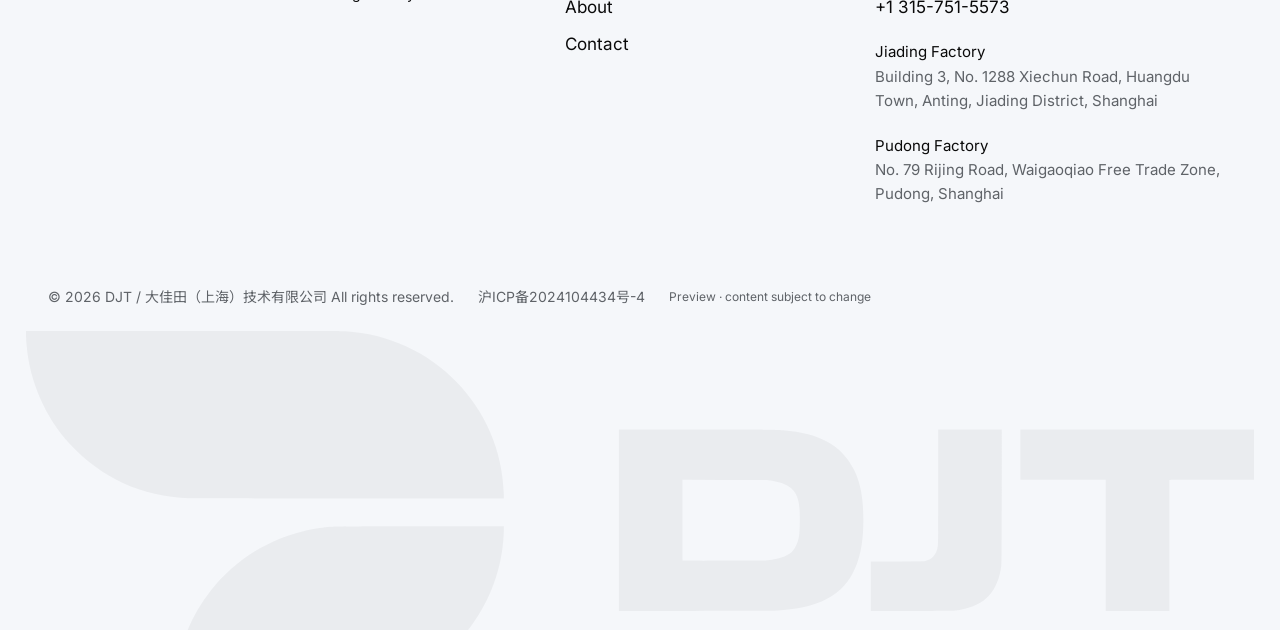
==== commit 4256dc96: "Deploy staging from djt-website 2d9c7a8" ====
--- a/index.html
+++ b/index.html
@@ -1,4 +1,4 @@
 <!DOCTYPE html><html lang="en"> <head><meta charset="utf-8"><meta name="viewport" content="width=device-width, initial-scale=1"><title>DJT | SMT &amp; DIP Assembly in Shanghai</title><meta name="description" content="DJT is an SMT and DIP assembly manufacturer in Shanghai, building on automotive electronics experience. More than assembly — focused on manufacturing control."><meta name="robots" content="noindex, nofollow"><link rel="canonical" href="https://djt-technology.github.io/"><link rel="alternate" hreflang="en" href="https://djt-technology.github.io/"><link rel="alternate" hreflang="zh-CN" href="https://djt-technology.github.io/zh/"><link rel="alternate" hreflang="x-default" href="https://djt-technology.github.io/"><meta property="og:title" content="DJT | SMT &#38; DIP Assembly in Shanghai"><meta property="og:description" content="DJT is an SMT and DIP assembly manufacturer in Shanghai, building on automotive electronics experience. More than assembly — focused on manufacturing control."><meta property="og:type" content="website"><meta property="og:url" content="https://djt-technology.github.io/"><meta name="theme-color" content="#ffffff"><link rel="icon" href="/favicon.svg" type="image/svg+xml"><script>
       // Motion is opt-in: only when the user has not asked for reduced motion.
       if (!matchMedia('(prefers-reduced-motion: reduce)').matches) document.documentElement.classList.add('motion');
-    </script><link rel="stylesheet" href="/_astro/_slug_.COusYyPo.css"></head> <body> <a href="#main" class="sr-only focus:not-sr-only focus:fixed focus:left-4 focus:top-4 focus:z-[60] focus:rounded-full focus:bg-white focus:px-4 focus:py-2">Skip to content</a> <header class="site fixed left-1/2 top-3 z-50 w-[min(1360px,calc(100%-24px))] rounded-full border border-line/80 bg-white/75 shadow-[0_8px_30px_-18px_rgb(0,0,0,0.25)] backdrop-blur-xl" style="translate:-50% 0"> <div class="flex h-14 items-center justify-between gap-4 pl-5 pr-2 md:h-16 md:pl-7"> <a href="/" aria-label="DJT" class="block shrink-0"><svg xmlns="http://www.w3.org/2000/svg" viewBox="0 0 5984 1771" fill="currentColor" class="h-5 w-auto md:h-6" role="img" aria-label="DJT"><path fill-rule="evenodd" d="M725 1752C725 1731 727 1701 731 1672C748 1523 807 1381 900 1264C1037 1091 1233 982 1450 957C1495 951 1470 952 1915 951L2327 951L2327 977C2326 991 2326 1005 2325 1007C2325 1009 2325 1017 2324 1024C2297 1344 2079 1622 1774 1727C1708 1749 1650 1761 1569 1769C1560 1770 1453 1770 1141 1771L725 1771L725 1752ZM2887 921L2887 480L3261 480C3631 480 3650 480 3688 483C3868 498 3972 556 4032 675C4064 740 4078 815 4078 920C4078 1044 4057 1134 4012 1204C3946 1304 3835 1352 3646 1362C3634 1363 3489 1363 3257 1363L2887 1363L2887 921ZM4114 1243L4114 1122L4244 1122L4374 1121L4382 1119C4411 1111 4430 1091 4438 1059C4442 1043 4442 1043 4442 757L4442 480L4597 480L4752 480L4752 803C4751 1103 4751 1128 4750 1141C4734 1268 4671 1337 4552 1357C4518 1363 4530 1362 4314 1363L4114 1363L4114 1243ZM5258 1044L5258 724L5051 724C4938 724 4844 724 4843 724C4842 724 4842 699 4842 602L4842 480L5413 480L5984 480L5984 602L5984 724L5780 724C5668 724 5576 724 5575 724C5574 725 5573 725 5571 725L5568 725L5568 1044L5568 1363L5413 1363L5258 1363L5258 1044ZM3596 1118C3599 1117 3606 1117 3612 1116C3664 1111 3707 1096 3729 1076C3747 1058 3760 1030 3765 994C3768 971 3769 911 3767 872C3763 785 3728 747 3638 731C3603 725 3604 725 3381 725L3197 724L3197 921C3197 1029 3197 1118 3198 1118C3199 1119 3587 1118 3596 1118ZM792 815C563 806 366 716 211 548C94 421 17 245 3 71C2 64 2 56 1 54C1 51 1 38 0 25L-0 0L769 0C1259 0 1544 0 1555 1C1980 25 2316 369 2327 792L2327 816L1563 816C1142 816 795 815 792 815Z"></path></svg></a> <nav class="hidden items-center gap-9 text-[15px] text-muted md:flex" aria-label="Main"> <a href="/capabilities/" class="transition-colors hover:text-ink">Capabilities</a><a href="/quality/" class="transition-colors hover:text-ink">Quality &amp; Projects</a><a href="/about/" class="transition-colors hover:text-ink">About</a> </nav> <div class="flex items-center gap-1.5 md:gap-2"> <a href="/zh/" hreflang="zh-CN" lang="zh-CN" title="切换到中文" class="rounded-full px-3.5 py-2 text-sm font-medium text-muted transition-colors hover:bg-soft hover:text-ink">中文</a> <a href="/contact/" class="btn hidden !px-5 !py-2.5 md:inline-flex">Discuss Your Project</a> <details class="group relative md:hidden"> <summary class="flex h-10 w-10 cursor-pointer list-none items-center justify-center rounded-full bg-ink text-white [&::-webkit-details-marker]:hidden" aria-label="Menu"> <svg width="18" height="18" viewBox="0 0 24 24" fill="none" stroke="currentColor" stroke-width="2" stroke-linecap="round"><path class="group-open:hidden" d="M4 8h16M4 16h16"></path><path class="hidden group-open:block" d="M6 6l12 12M18 6 6 18"></path></svg> </summary> <div class="absolute right-0 top-[calc(100%+12px)] w-[min(300px,calc(100vw-48px))] rounded-3xl border border-line bg-white p-3 shadow-2xl"> <a href="/capabilities/" class="block rounded-2xl px-4 py-3.5 text-[17px] font-medium hover:bg-soft">Capabilities</a><a href="/quality/" class="block rounded-2xl px-4 py-3.5 text-[17px] font-medium hover:bg-soft">Quality &amp; Projects</a><a href="/about/" class="block rounded-2xl px-4 py-3.5 text-[17px] font-medium hover:bg-soft">About</a><a href="/contact/" class="block rounded-2xl px-4 py-3.5 text-[17px] font-medium hover:bg-soft">Contact</a> </div> </details> </div> </div> </header> <main id="main">  <section class="relative overflow-hidden pt-36 md:pt-48"> <div class="glow pointer-events-none absolute -left-40 top-10 h-[620px] w-[620px] rounded-full bg-blue/8 blur-[120px]" aria-hidden="true"></div> <div class="glow glow-b pointer-events-none absolute -right-32 top-40 h-[520px] w-[520px] rounded-full bg-warm/25 blur-[120px]" aria-hidden="true"></div> <div class="dots pointer-events-none absolute inset-0 [mask-image:radial-gradient(ellipse_60%_50%_at_50%_30%,#000,transparent)]" aria-hidden="true"></div> <div class="wrap relative text-center"> <p class="rise mx-auto inline-flex items-center gap-2 rounded-full border border-line bg-white/80 px-4 py-2 text-[13px] font-medium text-muted backdrop-blur" style="--i:0"><span class="h-1.5 w-1.5 rounded-full bg-blue"></span>DJT · Est. 2001 · 26 years in SMT</p> <h1 class="display rise mx-auto mt-8 max-w-[9.6em]" style="--i:1"> <span class="block">SMT &amp; DIP Assembly</span><span class="block">in Shanghai</span> </h1> <p class="lead rise mx-auto mt-8 max-w-2xl" style="--i:2">From product introduction and material control to inspection and manufacturing traceability, <strong class="font-semibold text-ink">DJT</strong> builds on its automotive electronics experience to deliver accountable PCB assembly services.</p> <div class="rise mt-10 flex flex-wrap justify-center gap-3" style="--i:3"> <a href="/contact/" class="btn">Discuss Your Project<svg width="18" height="18" viewBox="0 0 24 24" fill="none" stroke="currentColor" stroke-width="2" stroke-linecap="round" stroke-linejoin="round" aria-hidden="true"><path d="M5 12h14m-6-6 6 6-6 6"></path></svg></a> <a href="/capabilities/" class="btn btn-ghost">Explore Our Capabilities</a> </div> </div> <div class="wrap relative mt-20 md:mt-28"> <div data-grow class="overflow-hidden rounded-[22px] will-change-transform sm:rounded-[40px]"> <figure class="photo aspect-[4/5] sm:aspect-[16/9] lg:aspect-[16/7]"> <video class="absolute inset-0 h-full w-full object-cover" muted loop playsinline preload="metadata" poster="/_astro/macro.MWbk1FkZ_1eRR9A.webp" aria-hidden="true" tabindex="-1" data-hero-video> <source src="/video/hero.webm" type="video/webm"> <source src="/video/hero.mp4" type="video/mp4"> </video> </figure> </div> </div> </section>  <section class="section"> <div class="wrap"> <h2 class="h2 max-w-[17em] !text-[clamp(30px,4.6vw,70px)]" data-words> <span class="w">More</span> <span class="w">than</span> <span class="w">assembly.</span> <span class="w">Focused</span> <span class="w">on</span> <span class="w">manufacturing</span> <span class="w">control.</span>  </h2> </div> </section>  <section class="marquee overflow-hidden border-y border-line py-14 md:py-20" aria-label="End Customers"> <p class="kicker text-center !text-muted" data-reveal>End Customers</p> <div class="mt-10 overflow-hidden px-4 [.motion_&]:[mask-image:linear-gradient(90deg,transparent,#000_10%,#000_90%,transparent)]" data-reveal> <div class="marquee-track"> <ul> <li class="shrink-0 whitespace-nowrap text-[clamp(28px,3.6vw,52px)] font-semibold tracking-tight text-ink/30 transition-colors hover:text-ink">Toyota</li><li class="shrink-0 whitespace-nowrap text-[clamp(28px,3.6vw,52px)] font-semibold tracking-tight text-ink/30 transition-colors hover:text-ink">Honda</li><li class="shrink-0 whitespace-nowrap text-[clamp(28px,3.6vw,52px)] font-semibold tracking-tight text-ink/30 transition-colors hover:text-ink">Nissan</li><li class="shrink-0 whitespace-nowrap text-[clamp(28px,3.6vw,52px)] font-semibold tracking-tight text-ink/30 transition-colors hover:text-ink">Mazda</li><li class="shrink-0 whitespace-nowrap text-[clamp(28px,3.6vw,52px)] font-semibold tracking-tight text-ink/30 transition-colors hover:text-ink">Mitsubishi</li><li class="shrink-0 whitespace-nowrap text-[clamp(28px,3.6vw,52px)] font-semibold tracking-tight text-ink/30 transition-colors hover:text-ink">Hyundai</li><li class="shrink-0 whitespace-nowrap text-[clamp(28px,3.6vw,52px)] font-semibold tracking-tight text-ink/30 transition-colors hover:text-ink">Kia</li><li class="shrink-0 whitespace-nowrap text-[clamp(28px,3.6vw,52px)] font-semibold tracking-tight text-ink/30 transition-colors hover:text-ink">Volkswagen</li><li class="shrink-0 whitespace-nowrap text-[clamp(28px,3.6vw,52px)] font-semibold tracking-tight text-ink/30 transition-colors hover:text-ink">Audi</li><li class="shrink-0 whitespace-nowrap text-[clamp(28px,3.6vw,52px)] font-semibold tracking-tight text-ink/30 transition-colors hover:text-ink">BMW</li><li class="shrink-0 whitespace-nowrap text-[clamp(28px,3.6vw,52px)] font-semibold tracking-tight text-ink/30 transition-colors hover:text-ink">Mercedes-Benz</li><li class="shrink-0 whitespace-nowrap text-[clamp(28px,3.6vw,52px)] font-semibold tracking-tight text-ink/30 transition-colors hover:text-ink">Porsche</li><li class="shrink-0 whitespace-nowrap text-[clamp(28px,3.6vw,52px)] font-semibold tracking-tight text-ink/30 transition-colors hover:text-ink">Volvo</li><li class="shrink-0 whitespace-nowrap text-[clamp(28px,3.6vw,52px)] font-semibold tracking-tight text-ink/30 transition-colors hover:text-ink">Ford</li><li class="shrink-0 whitespace-nowrap text-[clamp(28px,3.6vw,52px)] font-semibold tracking-tight text-ink/30 transition-colors hover:text-ink">GM</li><li class="shrink-0 whitespace-nowrap text-[clamp(28px,3.6vw,52px)] font-semibold tracking-tight text-ink/30 transition-colors hover:text-ink">Chevrolet</li><li class="shrink-0 whitespace-nowrap text-[clamp(28px,3.6vw,52px)] font-semibold tracking-tight text-ink/30 transition-colors hover:text-ink">Buick</li><li class="shrink-0 whitespace-nowrap text-[clamp(28px,3.6vw,52px)] font-semibold tracking-tight text-ink/30 transition-colors hover:text-ink">Cadillac</li><li class="shrink-0 whitespace-nowrap text-[clamp(28px,3.6vw,52px)] font-semibold tracking-tight text-ink/30 transition-colors hover:text-ink">Jeep</li><li class="shrink-0 whitespace-nowrap text-[clamp(28px,3.6vw,52px)] font-semibold tracking-tight text-ink/30 transition-colors hover:text-ink">Stellantis</li><li class="shrink-0 whitespace-nowrap text-[clamp(28px,3.6vw,52px)] font-semibold tracking-tight text-ink/30 transition-colors hover:text-ink">Renault</li><li class="shrink-0 whitespace-nowrap text-[clamp(28px,3.6vw,52px)] font-semibold tracking-tight text-ink/30 transition-colors hover:text-ink">Jaguar</li><li class="shrink-0 whitespace-nowrap text-[clamp(28px,3.6vw,52px)] font-semibold tracking-tight text-ink/30 transition-colors hover:text-ink">Land Rover</li><li class="shrink-0 whitespace-nowrap text-[clamp(28px,3.6vw,52px)] font-semibold tracking-tight text-ink/30 transition-colors hover:text-ink">Tesla</li><li class="shrink-0 whitespace-nowrap text-[clamp(28px,3.6vw,52px)] font-semibold tracking-tight text-ink/30 transition-colors hover:text-ink">BYD</li><li class="shrink-0 whitespace-nowrap text-[clamp(28px,3.6vw,52px)] font-semibold tracking-tight text-ink/30 transition-colors hover:text-ink">Geely</li><li class="shrink-0 whitespace-nowrap text-[clamp(28px,3.6vw,52px)] font-semibold tracking-tight text-ink/30 transition-colors hover:text-ink">Lynk &amp; Co</li><li class="shrink-0 whitespace-nowrap text-[clamp(28px,3.6vw,52px)] font-semibold tracking-tight text-ink/30 transition-colors hover:text-ink">Zeekr</li><li class="shrink-0 whitespace-nowrap text-[clamp(28px,3.6vw,52px)] font-semibold tracking-tight text-ink/30 transition-colors hover:text-ink">GWM</li><li class="shrink-0 whitespace-nowrap text-[clamp(28px,3.6vw,52px)] font-semibold tracking-tight text-ink/30 transition-colors hover:text-ink">Wey</li><li class="shrink-0 whitespace-nowrap text-[clamp(28px,3.6vw,52px)] font-semibold tracking-tight text-ink/30 transition-colors hover:text-ink">Tank</li><li class="shrink-0 whitespace-nowrap text-[clamp(28px,3.6vw,52px)] font-semibold tracking-tight text-ink/30 transition-colors hover:text-ink">Haval</li><li class="shrink-0 whitespace-nowrap text-[clamp(28px,3.6vw,52px)] font-semibold tracking-tight text-ink/30 transition-colors hover:text-ink">Chery</li><li class="shrink-0 whitespace-nowrap text-[clamp(28px,3.6vw,52px)] font-semibold tracking-tight text-ink/30 transition-colors hover:text-ink">Exeed</li><li class="shrink-0 whitespace-nowrap text-[clamp(28px,3.6vw,52px)] font-semibold tracking-tight text-ink/30 transition-colors hover:text-ink">Aion</li><li class="shrink-0 whitespace-nowrap text-[clamp(28px,3.6vw,52px)] font-semibold tracking-tight text-ink/30 transition-colors hover:text-ink">Trumpchi</li><li class="shrink-0 whitespace-nowrap text-[clamp(28px,3.6vw,52px)] font-semibold tracking-tight text-ink/30 transition-colors hover:text-ink">GAC</li><li class="shrink-0 whitespace-nowrap text-[clamp(28px,3.6vw,52px)] font-semibold tracking-tight text-ink/30 transition-colors hover:text-ink">Changan</li><li class="shrink-0 whitespace-nowrap text-[clamp(28px,3.6vw,52px)] font-semibold tracking-tight text-ink/30 transition-colors hover:text-ink">Deepal</li><li class="shrink-0 whitespace-nowrap text-[clamp(28px,3.6vw,52px)] font-semibold tracking-tight text-ink/30 transition-colors hover:text-ink">Avatr</li><li class="shrink-0 whitespace-nowrap text-[clamp(28px,3.6vw,52px)] font-semibold tracking-tight text-ink/30 transition-colors hover:text-ink">NIO</li><li class="shrink-0 whitespace-nowrap text-[clamp(28px,3.6vw,52px)] font-semibold tracking-tight text-ink/30 transition-colors hover:text-ink">XPeng</li><li class="shrink-0 whitespace-nowrap text-[clamp(28px,3.6vw,52px)] font-semibold tracking-tight text-ink/30 transition-colors hover:text-ink">Li Auto</li><li class="shrink-0 whitespace-nowrap text-[clamp(28px,3.6vw,52px)] font-semibold tracking-tight text-ink/30 transition-colors hover:text-ink">AITO</li><li class="shrink-0 whitespace-nowrap text-[clamp(28px,3.6vw,52px)] font-semibold tracking-tight text-ink/30 transition-colors hover:text-ink">IM Motors</li><li class="shrink-0 whitespace-nowrap text-[clamp(28px,3.6vw,52px)] font-semibold tracking-tight text-ink/30 transition-colors hover:text-ink">Rising Auto</li><li class="shrink-0 whitespace-nowrap text-[clamp(28px,3.6vw,52px)] font-semibold tracking-tight text-ink/30 transition-colors hover:text-ink">Neta</li><li class="shrink-0 whitespace-nowrap text-[clamp(28px,3.6vw,52px)] font-semibold tracking-tight text-ink/30 transition-colors hover:text-ink">Leapmotor</li><li class="shrink-0 whitespace-nowrap text-[clamp(28px,3.6vw,52px)] font-semibold tracking-tight text-ink/30 transition-colors hover:text-ink">Xiaomi</li><li class="shrink-0 whitespace-nowrap text-[clamp(28px,3.6vw,52px)] font-semibold tracking-tight text-ink/30 transition-colors hover:text-ink">Hongqi</li><li class="shrink-0 whitespace-nowrap text-[clamp(28px,3.6vw,52px)] font-semibold tracking-tight text-ink/30 transition-colors hover:text-ink">Roewe</li><li class="shrink-0 whitespace-nowrap text-[clamp(28px,3.6vw,52px)] font-semibold tracking-tight text-ink/30 transition-colors hover:text-ink">MG</li><li class="shrink-0 whitespace-nowrap text-[clamp(28px,3.6vw,52px)] font-semibold tracking-tight text-ink/30 transition-colors hover:text-ink">Voyah</li><li class="shrink-0 whitespace-nowrap text-[clamp(28px,3.6vw,52px)] font-semibold tracking-tight text-ink/30 transition-colors hover:text-ink">Seres</li> </ul><ul aria-hidden="true"> <li class="shrink-0 whitespace-nowrap text-[clamp(28px,3.6vw,52px)] font-semibold tracking-tight text-ink/30 transition-colors hover:text-ink">Toyota</li><li class="shrink-0 whitespace-nowrap text-[clamp(28px,3.6vw,52px)] font-semibold tracking-tight text-ink/30 transition-colors hover:text-ink">Honda</li><li class="shrink-0 whitespace-nowrap text-[clamp(28px,3.6vw,52px)] font-semibold tracking-tight text-ink/30 transition-colors hover:text-ink">Nissan</li><li class="shrink-0 whitespace-nowrap text-[clamp(28px,3.6vw,52px)] font-semibold tracking-tight text-ink/30 transition-colors hover:text-ink">Mazda</li><li class="shrink-0 whitespace-nowrap text-[clamp(28px,3.6vw,52px)] font-semibold tracking-tight text-ink/30 transition-colors hover:text-ink">Mitsubishi</li><li class="shrink-0 whitespace-nowrap text-[clamp(28px,3.6vw,52px)] font-semibold tracking-tight text-ink/30 transition-colors hover:text-ink">Hyundai</li><li class="shrink-0 whitespace-nowrap text-[clamp(28px,3.6vw,52px)] font-semibold tracking-tight text-ink/30 transition-colors hover:text-ink">Kia</li><li class="shrink-0 whitespace-nowrap text-[clamp(28px,3.6vw,52px)] font-semibold tracking-tight text-ink/30 transition-colors hover:text-ink">Volkswagen</li><li class="shrink-0 whitespace-nowrap text-[clamp(28px,3.6vw,52px)] font-semibold tracking-tight text-ink/30 transition-colors hover:text-ink">Audi</li><li class="shrink-0 whitespace-nowrap text-[clamp(28px,3.6vw,52px)] font-semibold tracking-tight text-ink/30 transition-colors hover:text-ink">BMW</li><li class="shrink-0 whitespace-nowrap text-[clamp(28px,3.6vw,52px)] font-semibold tracking-tight text-ink/30 transition-colors hover:text-ink">Mercedes-Benz</li><li class="shrink-0 whitespace-nowrap text-[clamp(28px,3.6vw,52px)] font-semibold tracking-tight text-ink/30 transition-colors hover:text-ink">Porsche</li><li class="shrink-0 whitespace-nowrap text-[clamp(28px,3.6vw,52px)] font-semibold tracking-tight text-ink/30 transition-colors hover:text-ink">Volvo</li><li class="shrink-0 whitespace-nowrap text-[clamp(28px,3.6vw,52px)] font-semibold tracking-tight text-ink/30 transition-colors hover:text-ink">Ford</li><li class="shrink-0 whitespace-nowrap text-[clamp(28px,3.6vw,52px)] font-semibold tracking-tight text-ink/30 transition-colors hover:text-ink">GM</li><li class="shrink-0 whitespace-nowrap text-[clamp(28px,3.6vw,52px)] font-semibold tracking-tight text-ink/30 transition-colors hover:text-ink">Chevrolet</li><li class="shrink-0 whitespace-nowrap text-[clamp(28px,3.6vw,52px)] font-semibold tracking-tight text-ink/30 transition-colors hover:text-ink">Buick</li><li class="shrink-0 whitespace-nowrap text-[clamp(28px,3.6vw,52px)] font-semibold tracking-tight text-ink/30 transition-colors hover:text-ink">Cadillac</li><li class="shrink-0 whitespace-nowrap text-[clamp(28px,3.6vw,52px)] font-semibold tracking-tight text-ink/30 transition-colors hover:text-ink">Jeep</li><li class="shrink-0 whitespace-nowrap text-[clamp(28px,3.6vw,52px)] font-semibold tracking-tight text-ink/30 transition-colors hover:text-ink">Stellantis</li><li class="shrink-0 whitespace-nowrap text-[clamp(28px,3.6vw,52px)] font-semibold tracking-tight text-ink/30 transition-colors hover:text-ink">Renault</li><li class="shrink-0 whitespace-nowrap text-[clamp(28px,3.6vw,52px)] font-semibold tracking-tight text-ink/30 transition-colors hover:text-ink">Jaguar</li><li class="shrink-0 whitespace-nowrap text-[clamp(28px,3.6vw,52px)] font-semibold tracking-tight text-ink/30 transition-colors hover:text-ink">Land Rover</li><li class="shrink-0 whitespace-nowrap text-[clamp(28px,3.6vw,52px)] font-semibold tracking-tight text-ink/30 transition-colors hover:text-ink">Tesla</li><li class="shrink-0 whitespace-nowrap text-[clamp(28px,3.6vw,52px)] font-semibold tracking-tight text-ink/30 transition-colors hover:text-ink">BYD</li><li class="shrink-0 whitespace-nowrap text-[clamp(28px,3.6vw,52px)] font-semibold tracking-tight text-ink/30 transition-colors hover:text-ink">Geely</li><li class="shrink-0 whitespace-nowrap text-[clamp(28px,3.6vw,52px)] font-semibold tracking-tight text-ink/30 transition-colors hover:text-ink">Lynk &amp; Co</li><li class="shrink-0 whitespace-nowrap text-[clamp(28px,3.6vw,52px)] font-semibold tracking-tight text-ink/30 transition-colors hover:text-ink">Zeekr</li><li class="shrink-0 whitespace-nowrap text-[clamp(28px,3.6vw,52px)] font-semibold tracking-tight text-ink/30 transition-colors hover:text-ink">GWM</li><li class="shrink-0 whitespace-nowrap text-[clamp(28px,3.6vw,52px)] font-semibold tracking-tight text-ink/30 transition-colors hover:text-ink">Wey</li><li class="shrink-0 whitespace-nowrap text-[clamp(28px,3.6vw,52px)] font-semibold tracking-tight text-ink/30 transition-colors hover:text-ink">Tank</li><li class="shrink-0 whitespace-nowrap text-[clamp(28px,3.6vw,52px)] font-semibold tracking-tight text-ink/30 transition-colors hover:text-ink">Haval</li><li class="shrink-0 whitespace-nowrap text-[clamp(28px,3.6vw,52px)] font-semibold tracking-tight text-ink/30 transition-colors hover:text-ink">Chery</li><li class="shrink-0 whitespace-nowrap text-[clamp(28px,3.6vw,52px)] font-semibold tracking-tight text-ink/30 transition-colors hover:text-ink">Exeed</li><li class="shrink-0 whitespace-nowrap text-[clamp(28px,3.6vw,52px)] font-semibold tracking-tight text-ink/30 transition-colors hover:text-ink">Aion</li><li class="shrink-0 whitespace-nowrap text-[clamp(28px,3.6vw,52px)] font-semibold tracking-tight text-ink/30 transition-colors hover:text-ink">Trumpchi</li><li class="shrink-0 whitespace-nowrap text-[clamp(28px,3.6vw,52px)] font-semibold tracking-tight text-ink/30 transition-colors hover:text-ink">GAC</li><li class="shrink-0 whitespace-nowrap text-[clamp(28px,3.6vw,52px)] font-semibold tracking-tight text-ink/30 transition-colors hover:text-ink">Changan</li><li class="shrink-0 whitespace-nowrap text-[clamp(28px,3.6vw,52px)] font-semibold tracking-tight text-ink/30 transition-colors hover:text-ink">Deepal</li><li class="shrink-0 whitespace-nowrap text-[clamp(28px,3.6vw,52px)] font-semibold tracking-tight text-ink/30 transition-colors hover:text-ink">Avatr</li><li class="shrink-0 whitespace-nowrap text-[clamp(28px,3.6vw,52px)] font-semibold tracking-tight text-ink/30 transition-colors hover:text-ink">NIO</li><li class="shrink-0 whitespace-nowrap text-[clamp(28px,3.6vw,52px)] font-semibold tracking-tight text-ink/30 transition-colors hover:text-ink">XPeng</li><li class="shrink-0 whitespace-nowrap text-[clamp(28px,3.6vw,52px)] font-semibold tracking-tight text-ink/30 transition-colors hover:text-ink">Li Auto</li><li class="shrink-0 whitespace-nowrap text-[clamp(28px,3.6vw,52px)] font-semibold tracking-tight text-ink/30 transition-colors hover:text-ink">AITO</li><li class="shrink-0 whitespace-nowrap text-[clamp(28px,3.6vw,52px)] font-semibold tracking-tight text-ink/30 transition-colors hover:text-ink">IM Motors</li><li class="shrink-0 whitespace-nowrap text-[clamp(28px,3.6vw,52px)] font-semibold tracking-tight text-ink/30 transition-colors hover:text-ink">Rising Auto</li><li class="shrink-0 whitespace-nowrap text-[clamp(28px,3.6vw,52px)] font-semibold tracking-tight text-ink/30 transition-colors hover:text-ink">Neta</li><li class="shrink-0 whitespace-nowrap text-[clamp(28px,3.6vw,52px)] font-semibold tracking-tight text-ink/30 transition-colors hover:text-ink">Leapmotor</li><li class="shrink-0 whitespace-nowrap text-[clamp(28px,3.6vw,52px)] font-semibold tracking-tight text-ink/30 transition-colors hover:text-ink">Xiaomi</li><li class="shrink-0 whitespace-nowrap text-[clamp(28px,3.6vw,52px)] font-semibold tracking-tight text-ink/30 transition-colors hover:text-ink">Hongqi</li><li class="shrink-0 whitespace-nowrap text-[clamp(28px,3.6vw,52px)] font-semibold tracking-tight text-ink/30 transition-colors hover:text-ink">Roewe</li><li class="shrink-0 whitespace-nowrap text-[clamp(28px,3.6vw,52px)] font-semibold tracking-tight text-ink/30 transition-colors hover:text-ink">MG</li><li class="shrink-0 whitespace-nowrap text-[clamp(28px,3.6vw,52px)] font-semibold tracking-tight text-ink/30 transition-colors hover:text-ink">Voyah</li><li class="shrink-0 whitespace-nowrap text-[clamp(28px,3.6vw,52px)] font-semibold tracking-tight text-ink/30 transition-colors hover:text-ink">Seres</li> </ul> </div> </div> </section> <section class="section"> <div class="wrap grid gap-16 md:grid-cols-12"> <div class="self-start md:sticky md:top-36 md:col-span-5"> <p class="kicker" data-reveal>Capabilities</p> <h2 class="h2 mt-5" data-reveal>Capabilities organised around the manufacturing process.</h2> <p class="lead mt-6 max-w-md" data-reveal>Four connected areas: new product introduction, material control, inspection and testing, and production data with traceability.</p> <a href="/capabilities/" class="btn mt-10" data-reveal>Explore Our Capabilities<svg width="18" height="18" viewBox="0 0 24 24" fill="none" stroke="currentColor" stroke-width="2" stroke-linecap="round" stroke-linejoin="round" aria-hidden="true"><path d="M5 12h14m-6-6 6 6-6 6"></path></svg></a> </div> <ol class="md:col-span-7 md:col-start-6 [&:has(li:hover)>li:not(:hover)]:opacity-40"> <li class="grid grid-cols-[3.2rem_1fr] gap-x-4 border-t border-line py-10 transition-opacity duration-500 last:border-b md:grid-cols-[4.5rem_1fr] md:py-12" data-reveal> <span class="pt-1 text-sm font-medium tabular-nums text-blue">01</span> <div> <h3 class="h3 !text-[clamp(24px,2.6vw,36px)]">New Product Introduction &amp; Manufacturing Readiness</h3> <p class="lead mt-4 max-w-xl">DJT begins new product introduction by reviewing customer-provided documentation, manufacturing requirements and process risks. We address manufacturability (DFM), assembly processes, inspection requirements and build readiness to identify potential issues before production.</p> </div> </li><li class="grid grid-cols-[3.2rem_1fr] gap-x-4 border-t border-line py-10 transition-opacity duration-500 last:border-b md:grid-cols-[4.5rem_1fr] md:py-12" data-reveal> <span class="pt-1 text-sm font-medium tabular-nums text-blue">02</span> <div> <h3 class="h3 !text-[clamp(24px,2.6vw,36px)]">Material Management &amp; Digital Control</h3> <p class="lead mt-4 max-w-xl">Accurate material control is essential to reliable PCB assembly. DJT aligns material identification, BOM revisions, storage requirements and production orders, with lot-control and loading-verification requirements reviewed for each project.</p> </div> </li><li class="grid grid-cols-[3.2rem_1fr] gap-x-4 border-t border-line py-10 transition-opacity duration-500 last:border-b md:grid-cols-[4.5rem_1fr] md:py-12" data-reveal> <span class="pt-1 text-sm font-medium tabular-nums text-blue">03</span> <div> <h3 class="h3 !text-[clamp(24px,2.6vw,36px)]">Inspection, Testing &amp; Programming</h3> <p class="lead mt-4 max-w-xl">Inspection and testing are considered throughout manufacturing, not only at final release. DJT combines process inspection methods such as SPI and AOI with project-specific ICT, functional testing and device programming where applicable. For dedicated test solutions, our engineering team coordinates fixture and program introduction, setup and verification with customers and specialist partners.</p> </div> </li><li class="grid grid-cols-[3.2rem_1fr] gap-x-4 border-t border-line py-10 transition-opacity duration-500 last:border-b md:grid-cols-[4.5rem_1fr] md:py-12" data-reveal> <span class="pt-1 text-sm font-medium tabular-nums text-blue">04</span> <div> <h3 class="h3 !text-[clamp(24px,2.6vw,36px)]">Production Data &amp; Traceability</h3> <p class="lead mt-4 max-w-xl">DJT uses MES and ERP systems to support production management and manufacturing records. Process information is recorded according to actual manufacturing operations and project requirements, providing a basis for production reviews, issue investigation and quality traceability. Traceability coverage reflects the information captured and retained for each project.</p> </div> </li> </ol> </div> </section>  <section class="px-3"> <div class="relative isolate overflow-hidden rounded-[44px] bg-dark text-white" data-reveal> <figure class="photo photo--quiet absolute inset-0 -z-10 opacity-28"> <img src="/_astro/board.gj6Odh4M_rnNrU.webp" srcset="/_astro/board.gj6Odh4M_ZSQ189.webp 800w, /_astro/board.gj6Odh4M_8S5t8.webp 1280w, /_astro/board.gj6Odh4M_Z24FRAS.webp 1920w" alt sizes="100vw" data-parallax loading="lazy" decoding="async" fetchpriority="auto" width="2000" height="2000" class="absolute inset-0">  </figure> <div class="absolute inset-0 -z-10 bg-[linear-gradient(90deg,#050608_20%,rgb(5_6_8/0.55)_100%)]" aria-hidden="true"></div> <div class="wrap grid gap-14 py-24 md:grid-cols-12 md:py-36"> <div class="md:col-span-6"> <p class="kicker !text-blue-soft">Quality &amp; Projects</p> <h2 class="h2 mt-5">Manufacturing with a record you can check.</h2> <p class="mt-6 max-w-lg text-[clamp(17px,1.5vw,20px)] leading-relaxed text-white/65">Certified to IATF 16949 and recognised as a district-level smart manufacturing factory. Quality is managed through process control, inspection and manufacturing records that support improvement.</p> <a href="/quality/" class="btn btn-light mt-10">Explore Our Quality Approach<svg width="18" height="18" viewBox="0 0 24 24" fill="none" stroke="currentColor" stroke-width="2" stroke-linecap="round" stroke-linejoin="round" aria-hidden="true"><path d="M5 12h14m-6-6 6 6-6 6"></path></svg></a> </div> <div class="grid content-center gap-4 md:col-span-5 md:col-start-8"> <div class="rounded-3xl border border-white/15 bg-white/[0.06] p-7 backdrop-blur-md md:p-9"> <p class="text-[clamp(26px,3vw,42px)] font-semibold leading-tight tracking-tight">IATF 16949</p> <p class="mt-3 text-[15px] text-white/60">Automotive quality management system standard applied to our manufacturing quality system.</p> </div><div class="rounded-3xl border border-white/15 bg-white/[0.06] p-7 backdrop-blur-md md:p-9"> <p class="text-[clamp(26px,3vw,42px)] font-semibold leading-tight tracking-tight">District-level Smart Manufacturing Factory</p> <p class="mt-3 text-[15px] text-white/60">Recognized as a district-level smart manufacturing factory.</p> </div> </div> </div> </div> </section>  <section class="section"> <div class="wrap grid items-center gap-14 md:grid-cols-2 md:gap-24"> <div data-reveal><figure class="photo aspect-[4/5] rounded-[36px]"> <img src="/_astro/inspect.C4GrGGxm_ZFLA8s.webp" srcset="/_astro/inspect.C4GrGGxm_2hl5aG.webp 800w, /_astro/inspect.C4GrGGxm_ZrEwOM.webp 1280w, /_astro/inspect.C4GrGGxm_ZIcYWT.webp 1920w" alt sizes="(min-width:768px) 640px, 100vw" data-parallax loading="lazy" decoding="async" fetchpriority="auto" width="2000" height="1334" class="absolute inset-0">  </figure></div> <div> <p class="kicker" data-reveal>Visit</p> <h2 class="h2 mt-5" data-reveal>Visit DJT in Shanghai.</h2> <p class="lead mt-6 max-w-lg" data-reveal>DJT operates two parallel factories in Shanghai — Jiading and Pudong. Jiading handles more high-end manufacturing. If you are evaluating a manufacturing partner, we are glad to arrange a visit.</p> <ul class="mt-10 divide-y divide-line border-y border-line" data-reveal> <li class="flex items-baseline justify-between gap-6 py-5"><span class="text-[17px] font-medium">Jiading District, Shanghai</span><span class="text-muted">Jiading Factory</span></li><li class="flex items-baseline justify-between gap-6 py-5"><span class="text-[17px] font-medium">Pudong New Area, Shanghai</span><span class="text-muted">Pudong Factory</span></li> </ul> <a href="/about/" class="btn btn-ghost mt-10" data-reveal>Arrange a Visit</a> </div> </div> </section> <section class="wrap pb-24 md:pb-32"> <div class="dots relative overflow-hidden rounded-[44px] border border-line bg-soft px-6 py-20 text-center md:py-32" data-reveal> <div class="pointer-events-none absolute inset-0 bg-[radial-gradient(ellipse_at_center,#fff_30%,transparent_75%)]" aria-hidden="true"></div> <div class="relative"> <h2 class="h2 mx-auto max-w-[18ch]">Looking for an SMT and DIP assembly partner?</h2> <p class="lead mx-auto mt-6 max-w-xl">Tell Kevin about your product and requirements, and discuss project fit and the next step directly.</p> <div class="mt-10 flex flex-wrap items-center justify-center gap-3"> <a href="/contact/" class="btn">Contact Kevin<svg width="18" height="18" viewBox="0 0 24 24" fill="none" stroke="currentColor" stroke-width="2" stroke-linecap="round" stroke-linejoin="round" aria-hidden="true"><path d="M5 12h14m-6-6 6 6-6 6"></path></svg></a> </div> <p class="mt-8 flex flex-col items-center justify-center gap-2 text-[15px] text-muted sm:flex-row sm:flex-wrap sm:gap-x-0 sm:gap-y-1"> <a class="hover:text-ink" href="mailto:kevin@sh-djt.com">kevin@sh-djt.com</a> <span class="contents"> <span class="mx-3 hidden text-line sm:inline" aria-hidden="true">/</span> <a class="hover:text-ink" href="tel:+8615317759619">+86 15317759619</a> </span><span class="contents"> <span class="mx-3 hidden text-line sm:inline" aria-hidden="true">/</span> <a class="hover:text-ink" href="tel:+1315-751-5573">+1 315-751-5573</a> </span> </p> </div> </div> </section> </main> <footer class="relative overflow-hidden bg-soft"> <div class="wrap pt-20 md:pt-28"> <div class="grid gap-14 md:grid-cols-12"> <div class="md:col-span-5"> <svg xmlns="http://www.w3.org/2000/svg" viewBox="0 0 5984 1771" fill="currentColor" class="h-7 w-auto" role="img" aria-label="DJT"><path fill-rule="evenodd" d="M725 1752C725 1731 727 1701 731 1672C748 1523 807 1381 900 1264C1037 1091 1233 982 1450 957C1495 951 1470 952 1915 951L2327 951L2327 977C2326 991 2326 1005 2325 1007C2325 1009 2325 1017 2324 1024C2297 1344 2079 1622 1774 1727C1708 1749 1650 1761 1569 1769C1560 1770 1453 1770 1141 1771L725 1771L725 1752ZM2887 921L2887 480L3261 480C3631 480 3650 480 3688 483C3868 498 3972 556 4032 675C4064 740 4078 815 4078 920C4078 1044 4057 1134 4012 1204C3946 1304 3835 1352 3646 1362C3634 1363 3489 1363 3257 1363L2887 1363L2887 921ZM4114 1243L4114 1122L4244 1122L4374 1121L4382 1119C4411 1111 4430 1091 4438 1059C4442 1043 4442 1043 4442 757L4442 480L4597 480L4752 480L4752 803C4751 1103 4751 1128 4750 1141C4734 1268 4671 1337 4552 1357C4518 1363 4530 1362 4314 1363L4114 1363L4114 1243ZM5258 1044L5258 724L5051 724C4938 724 4844 724 4843 724C4842 724 4842 699 4842 602L4842 480L5413 480L5984 480L5984 602L5984 724L5780 724C5668 724 5576 724 5575 724C5574 725 5573 725 5571 725L5568 725L5568 1044L5568 1363L5413 1363L5258 1363L5258 1044ZM3596 1118C3599 1117 3606 1117 3612 1116C3664 1111 3707 1096 3729 1076C3747 1058 3760 1030 3765 994C3768 971 3769 911 3767 872C3763 785 3728 747 3638 731C3603 725 3604 725 3381 725L3197 724L3197 921C3197 1029 3197 1118 3198 1118C3199 1119 3587 1118 3596 1118ZM792 815C563 806 366 716 211 548C94 421 17 245 3 71C2 64 2 56 1 54C1 51 1 38 0 25L-0 0L769 0C1259 0 1544 0 1555 1C1980 25 2316 369 2327 792L2327 816L1563 816C1142 816 795 815 792 815Z"></path></svg> <p class="mt-6 max-w-sm text-[17px] leading-relaxed text-muted">SMT &amp; DIP assembly in Shanghai.</p> <p class="mt-6 text-sm text-ink">IATF 16949 · District-level Smart Manufacturing Factory</p> </div> <nav class="md:col-span-3" aria-label="Footer"> <p class="kicker mb-5 !text-muted">Explore</p> <ul class="space-y-3 text-[17px]"> <li><a href="/capabilities/" class="transition-colors hover:text-blue">Capabilities</a></li><li><a href="/quality/" class="transition-colors hover:text-blue">Quality &amp; Projects</a></li><li><a href="/about/" class="transition-colors hover:text-blue">About</a></li><li><a href="/contact/" class="transition-colors hover:text-blue">Contact</a></li> </ul> </nav> <div class="md:col-span-4"> <p class="kicker mb-5 !text-muted">Contact</p> <ul class="space-y-3 text-[17px]"> <li><a href="mailto:kevin@sh-djt.com" class="transition-colors hover:text-blue">kevin@sh-djt.com</a></li> <li><a href="tel:+8615317759619" class="transition-colors hover:text-blue">+86 15317759619</a></li><li><a href="tel:+1315-751-5573" class="transition-colors hover:text-blue">+1 315-751-5573</a></li> <li class="pt-2 text-[15px] leading-relaxed text-muted"><span class="text-ink">Jiading Factory</span><br>Building 3, No. 1288 Xiechun Road, Huangdu Town, Anting, Jiading District, Shanghai</li><li class="pt-2 text-[15px] leading-relaxed text-muted"><span class="text-ink">Pudong Factory</span><br>No. 79 Rijing Road, Waigaoqiao Free Trade Zone, Pudong, Shanghai</li> </ul> </div> </div> <div class="mt-20 flex flex-col gap-2 pb-6 text-sm text-muted sm:flex-row sm:flex-wrap sm:items-center sm:gap-x-6 sm:gap-y-2"> <p> © 2026 DJT / 大佳田（上海）技术有限公司  All rights reserved. </p> <p> <a href="https://beian.miit.gov.cn/" target="_blank" rel="noopener noreferrer" class="transition-colors hover:text-blue">沪ICP备2024104434号-4</a> </p> <p class="text-xs">Preview · content subject to change</p> </div> </div> <div class="pointer-events-none select-none mt-0 -mb-[5vw] px-[2vw] text-ink/[0.045]" aria-hidden="true"><svg xmlns="http://www.w3.org/2000/svg" viewBox="0 0 5984 1771" fill="currentColor" class="h-auto w-full" role="img" aria-label="DJT"><path fill-rule="evenodd" d="M725 1752C725 1731 727 1701 731 1672C748 1523 807 1381 900 1264C1037 1091 1233 982 1450 957C1495 951 1470 952 1915 951L2327 951L2327 977C2326 991 2326 1005 2325 1007C2325 1009 2325 1017 2324 1024C2297 1344 2079 1622 1774 1727C1708 1749 1650 1761 1569 1769C1560 1770 1453 1770 1141 1771L725 1771L725 1752ZM2887 921L2887 480L3261 480C3631 480 3650 480 3688 483C3868 498 3972 556 4032 675C4064 740 4078 815 4078 920C4078 1044 4057 1134 4012 1204C3946 1304 3835 1352 3646 1362C3634 1363 3489 1363 3257 1363L2887 1363L2887 921ZM4114 1243L4114 1122L4244 1122L4374 1121L4382 1119C4411 1111 4430 1091 4438 1059C4442 1043 4442 1043 4442 757L4442 480L4597 480L4752 480L4752 803C4751 1103 4751 1128 4750 1141C4734 1268 4671 1337 4552 1357C4518 1363 4530 1362 4314 1363L4114 1363L4114 1243ZM5258 1044L5258 724L5051 724C4938 724 4844 724 4843 724C4842 724 4842 699 4842 602L4842 480L5413 480L5984 480L5984 602L5984 724L5780 724C5668 724 5576 724 5575 724C5574 725 5573 725 5571 725L5568 725L5568 1044L5568 1363L5413 1363L5258 1363L5258 1044ZM3596 1118C3599 1117 3606 1117 3612 1116C3664 1111 3707 1096 3729 1076C3747 1058 3760 1030 3765 994C3768 971 3769 911 3767 872C3763 785 3728 747 3638 731C3603 725 3604 725 3381 725L3197 724L3197 921C3197 1029 3197 1118 3198 1118C3199 1119 3587 1118 3596 1118ZM792 815C563 806 366 716 211 548C94 421 17 245 3 71C2 64 2 56 1 54C1 51 1 38 0 25L-0 0L769 0C1259 0 1544 0 1555 1C1980 25 2316 369 2327 792L2327 816L1563 816C1142 816 795 815 792 815Z"></path></svg></div> </footer> <script type="module" src="/_astro/Base.astro_astro_type_script_index_0_lang.BadBPpwr.js"></script> </body> </html>+    </script><link rel="stylesheet" href="/_astro/_slug_.OsxbDBwh.css"></head> <body> <a href="#main" class="sr-only focus:not-sr-only focus:fixed focus:left-4 focus:top-4 focus:z-[60] focus:rounded-full focus:bg-white focus:px-4 focus:py-2">Skip to content</a> <header class="site fixed left-1/2 top-3 z-50 w-[min(1360px,calc(100%-24px))] rounded-full border border-line/80 bg-white/75 shadow-[0_8px_30px_-18px_rgb(0,0,0,0.25)] backdrop-blur-xl" style="translate:-50% 0"> <div class="flex h-14 items-center justify-between gap-4 pl-5 pr-2 md:h-16 md:pl-7"> <a href="/" aria-label="DJT" class="block shrink-0"><svg xmlns="http://www.w3.org/2000/svg" viewBox="0 0 5984 1771" fill="currentColor" class="h-5 w-auto md:h-6" role="img" aria-label="DJT"><path fill-rule="evenodd" d="M725 1752C725 1731 727 1701 731 1672C748 1523 807 1381 900 1264C1037 1091 1233 982 1450 957C1495 951 1470 952 1915 951L2327 951L2327 977C2326 991 2326 1005 2325 1007C2325 1009 2325 1017 2324 1024C2297 1344 2079 1622 1774 1727C1708 1749 1650 1761 1569 1769C1560 1770 1453 1770 1141 1771L725 1771L725 1752ZM2887 921L2887 480L3261 480C3631 480 3650 480 3688 483C3868 498 3972 556 4032 675C4064 740 4078 815 4078 920C4078 1044 4057 1134 4012 1204C3946 1304 3835 1352 3646 1362C3634 1363 3489 1363 3257 1363L2887 1363L2887 921ZM4114 1243L4114 1122L4244 1122L4374 1121L4382 1119C4411 1111 4430 1091 4438 1059C4442 1043 4442 1043 4442 757L4442 480L4597 480L4752 480L4752 803C4751 1103 4751 1128 4750 1141C4734 1268 4671 1337 4552 1357C4518 1363 4530 1362 4314 1363L4114 1363L4114 1243ZM5258 1044L5258 724L5051 724C4938 724 4844 724 4843 724C4842 724 4842 699 4842 602L4842 480L5413 480L5984 480L5984 602L5984 724L5780 724C5668 724 5576 724 5575 724C5574 725 5573 725 5571 725L5568 725L5568 1044L5568 1363L5413 1363L5258 1363L5258 1044ZM3596 1118C3599 1117 3606 1117 3612 1116C3664 1111 3707 1096 3729 1076C3747 1058 3760 1030 3765 994C3768 971 3769 911 3767 872C3763 785 3728 747 3638 731C3603 725 3604 725 3381 725L3197 724L3197 921C3197 1029 3197 1118 3198 1118C3199 1119 3587 1118 3596 1118ZM792 815C563 806 366 716 211 548C94 421 17 245 3 71C2 64 2 56 1 54C1 51 1 38 0 25L-0 0L769 0C1259 0 1544 0 1555 1C1980 25 2316 369 2327 792L2327 816L1563 816C1142 816 795 815 792 815Z"></path></svg></a> <nav class="hidden items-center gap-9 text-[15px] text-muted md:flex" aria-label="Main"> <a href="/capabilities/" class="transition-colors hover:text-ink">Capabilities</a><a href="/quality/" class="transition-colors hover:text-ink">Quality &amp; Projects</a><a href="/about/" class="transition-colors hover:text-ink">About</a> </nav> <div class="flex items-center gap-1.5 md:gap-2"> <a href="/zh/" hreflang="zh-CN" lang="zh-CN" title="切换到中文" class="rounded-full px-3.5 py-2 text-sm font-medium text-muted transition-colors hover:bg-soft hover:text-ink">中文</a> <a href="/contact/" class="btn hidden !px-5 !py-2.5 md:inline-flex">Discuss Your Project</a> <details class="group relative md:hidden"> <summary class="flex h-10 w-10 cursor-pointer list-none items-center justify-center rounded-full bg-ink text-white [&::-webkit-details-marker]:hidden" aria-label="Menu"> <svg width="18" height="18" viewBox="0 0 24 24" fill="none" stroke="currentColor" stroke-width="2" stroke-linecap="round"><path class="group-open:hidden" d="M4 8h16M4 16h16"></path><path class="hidden group-open:block" d="M6 6l12 12M18 6 6 18"></path></svg> </summary> <div class="absolute right-0 top-[calc(100%+12px)] w-[min(300px,calc(100vw-48px))] rounded-3xl border border-line bg-white p-3 shadow-2xl"> <a href="/capabilities/" class="block rounded-2xl px-4 py-3.5 text-[17px] font-medium hover:bg-soft">Capabilities</a><a href="/quality/" class="block rounded-2xl px-4 py-3.5 text-[17px] font-medium hover:bg-soft">Quality &amp; Projects</a><a href="/about/" class="block rounded-2xl px-4 py-3.5 text-[17px] font-medium hover:bg-soft">About</a><a href="/contact/" class="block rounded-2xl px-4 py-3.5 text-[17px] font-medium hover:bg-soft">Contact</a> </div> </details> </div> </div> </header> <main id="main">  <section class="relative overflow-hidden pt-36 md:pt-48"> <div class="glow pointer-events-none absolute -left-40 top-10 h-[620px] w-[620px] rounded-full bg-blue/8 blur-[120px]" aria-hidden="true"></div> <div class="glow glow-b pointer-events-none absolute -right-32 top-40 h-[520px] w-[520px] rounded-full bg-warm/25 blur-[120px]" aria-hidden="true"></div> <div class="dots pointer-events-none absolute inset-0 [mask-image:radial-gradient(ellipse_60%_50%_at_50%_30%,#000,transparent)]" aria-hidden="true"></div> <div class="wrap relative text-center"> <p class="rise mx-auto inline-flex items-center gap-2 rounded-full border border-line bg-white/80 px-4 py-2 text-[13px] font-medium text-muted backdrop-blur" style="--i:0"><span class="h-1.5 w-1.5 rounded-full bg-blue"></span>DJT · Est. 2001 · 26 years in SMT</p> <h1 class="display rise mx-auto mt-8 max-w-[9.6em]" style="--i:1"> <span class="block">SMT &amp; DIP Assembly</span><span class="block">in Shanghai</span> </h1> <p class="lead rise mx-auto mt-8 max-w-2xl" style="--i:2">From product introduction and material control to inspection and manufacturing traceability, <strong class="font-semibold text-ink">DJT</strong> builds on its automotive electronics experience to deliver accountable PCB assembly services.</p> <div class="rise mt-10 flex flex-wrap justify-center gap-3" style="--i:3"> <a href="/contact/" class="btn">Discuss Your Project<svg width="18" height="18" viewBox="0 0 24 24" fill="none" stroke="currentColor" stroke-width="2" stroke-linecap="round" stroke-linejoin="round" aria-hidden="true"><path d="M5 12h14m-6-6 6 6-6 6"></path></svg></a> <a href="/capabilities/" class="btn btn-ghost">Explore Our Capabilities</a> </div> </div> <div class="wrap relative mt-20 md:mt-28"> <div data-grow class="overflow-hidden rounded-[22px] will-change-transform sm:rounded-[40px]"> <figure class="photo aspect-[4/5] sm:aspect-[16/9] lg:aspect-[16/7]"> <video class="absolute inset-0 h-full w-full object-cover" muted loop playsinline preload="metadata" poster="/_astro/macro.MWbk1FkZ_1eRR9A.webp" aria-hidden="true" tabindex="-1" data-hero-video> <source src="/video/hero.webm" type="video/webm"> <source src="/video/hero.mp4" type="video/mp4"> </video> </figure> </div> </div> </section>  <section class="section"> <div class="wrap"> <h2 class="h2 max-w-[17em] !text-[clamp(30px,4.6vw,70px)]" data-words> <span class="w">More</span> <span class="w">than</span> <span class="w">assembly.</span> <span class="w">Focused</span> <span class="w">on</span> <span class="w">manufacturing</span> <span class="w">control.</span>  </h2> </div> </section>  <section class="marquee overflow-hidden border-y border-line py-14 md:py-20" aria-label="End Customers"> <p class="kicker text-center !text-muted" data-reveal>End Customers</p> <div class="mt-10 overflow-hidden px-4 [.motion_&]:[mask-image:linear-gradient(90deg,transparent,#000_10%,#000_90%,transparent)]" data-reveal> <div class="marquee-track"> <ul> <li class="shrink-0 whitespace-nowrap text-[clamp(28px,3.6vw,52px)] font-semibold tracking-tight text-ink/30 transition-colors hover:text-ink">Toyota</li><li class="shrink-0 whitespace-nowrap text-[clamp(28px,3.6vw,52px)] font-semibold tracking-tight text-ink/30 transition-colors hover:text-ink">Honda</li><li class="shrink-0 whitespace-nowrap text-[clamp(28px,3.6vw,52px)] font-semibold tracking-tight text-ink/30 transition-colors hover:text-ink">Nissan</li><li class="shrink-0 whitespace-nowrap text-[clamp(28px,3.6vw,52px)] font-semibold tracking-tight text-ink/30 transition-colors hover:text-ink">Mazda</li><li class="shrink-0 whitespace-nowrap text-[clamp(28px,3.6vw,52px)] font-semibold tracking-tight text-ink/30 transition-colors hover:text-ink">Mitsubishi</li><li class="shrink-0 whitespace-nowrap text-[clamp(28px,3.6vw,52px)] font-semibold tracking-tight text-ink/30 transition-colors hover:text-ink">Hyundai</li><li class="shrink-0 whitespace-nowrap text-[clamp(28px,3.6vw,52px)] font-semibold tracking-tight text-ink/30 transition-colors hover:text-ink">Kia</li><li class="shrink-0 whitespace-nowrap text-[clamp(28px,3.6vw,52px)] font-semibold tracking-tight text-ink/30 transition-colors hover:text-ink">Volkswagen</li><li class="shrink-0 whitespace-nowrap text-[clamp(28px,3.6vw,52px)] font-semibold tracking-tight text-ink/30 transition-colors hover:text-ink">Audi</li><li class="shrink-0 whitespace-nowrap text-[clamp(28px,3.6vw,52px)] font-semibold tracking-tight text-ink/30 transition-colors hover:text-ink">BMW</li><li class="shrink-0 whitespace-nowrap text-[clamp(28px,3.6vw,52px)] font-semibold tracking-tight text-ink/30 transition-colors hover:text-ink">Mercedes-Benz</li><li class="shrink-0 whitespace-nowrap text-[clamp(28px,3.6vw,52px)] font-semibold tracking-tight text-ink/30 transition-colors hover:text-ink">Porsche</li><li class="shrink-0 whitespace-nowrap text-[clamp(28px,3.6vw,52px)] font-semibold tracking-tight text-ink/30 transition-colors hover:text-ink">Volvo</li><li class="shrink-0 whitespace-nowrap text-[clamp(28px,3.6vw,52px)] font-semibold tracking-tight text-ink/30 transition-colors hover:text-ink">Ford</li><li class="shrink-0 whitespace-nowrap text-[clamp(28px,3.6vw,52px)] font-semibold tracking-tight text-ink/30 transition-colors hover:text-ink">GM</li><li class="shrink-0 whitespace-nowrap text-[clamp(28px,3.6vw,52px)] font-semibold tracking-tight text-ink/30 transition-colors hover:text-ink">Chevrolet</li><li class="shrink-0 whitespace-nowrap text-[clamp(28px,3.6vw,52px)] font-semibold tracking-tight text-ink/30 transition-colors hover:text-ink">Buick</li><li class="shrink-0 whitespace-nowrap text-[clamp(28px,3.6vw,52px)] font-semibold tracking-tight text-ink/30 transition-colors hover:text-ink">Cadillac</li><li class="shrink-0 whitespace-nowrap text-[clamp(28px,3.6vw,52px)] font-semibold tracking-tight text-ink/30 transition-colors hover:text-ink">Jeep</li><li class="shrink-0 whitespace-nowrap text-[clamp(28px,3.6vw,52px)] font-semibold tracking-tight text-ink/30 transition-colors hover:text-ink">Stellantis</li><li class="shrink-0 whitespace-nowrap text-[clamp(28px,3.6vw,52px)] font-semibold tracking-tight text-ink/30 transition-colors hover:text-ink">Renault</li><li class="shrink-0 whitespace-nowrap text-[clamp(28px,3.6vw,52px)] font-semibold tracking-tight text-ink/30 transition-colors hover:text-ink">Jaguar</li><li class="shrink-0 whitespace-nowrap text-[clamp(28px,3.6vw,52px)] font-semibold tracking-tight text-ink/30 transition-colors hover:text-ink">Land Rover</li><li class="shrink-0 whitespace-nowrap text-[clamp(28px,3.6vw,52px)] font-semibold tracking-tight text-ink/30 transition-colors hover:text-ink">Tesla</li><li class="shrink-0 whitespace-nowrap text-[clamp(28px,3.6vw,52px)] font-semibold tracking-tight text-ink/30 transition-colors hover:text-ink">BYD</li><li class="shrink-0 whitespace-nowrap text-[clamp(28px,3.6vw,52px)] font-semibold tracking-tight text-ink/30 transition-colors hover:text-ink">Geely</li><li class="shrink-0 whitespace-nowrap text-[clamp(28px,3.6vw,52px)] font-semibold tracking-tight text-ink/30 transition-colors hover:text-ink">Lynk &amp; Co</li><li class="shrink-0 whitespace-nowrap text-[clamp(28px,3.6vw,52px)] font-semibold tracking-tight text-ink/30 transition-colors hover:text-ink">Zeekr</li><li class="shrink-0 whitespace-nowrap text-[clamp(28px,3.6vw,52px)] font-semibold tracking-tight text-ink/30 transition-colors hover:text-ink">GWM</li><li class="shrink-0 whitespace-nowrap text-[clamp(28px,3.6vw,52px)] font-semibold tracking-tight text-ink/30 transition-colors hover:text-ink">Wey</li><li class="shrink-0 whitespace-nowrap text-[clamp(28px,3.6vw,52px)] font-semibold tracking-tight text-ink/30 transition-colors hover:text-ink">Tank</li><li class="shrink-0 whitespace-nowrap text-[clamp(28px,3.6vw,52px)] font-semibold tracking-tight text-ink/30 transition-colors hover:text-ink">Haval</li><li class="shrink-0 whitespace-nowrap text-[clamp(28px,3.6vw,52px)] font-semibold tracking-tight text-ink/30 transition-colors hover:text-ink">Chery</li><li class="shrink-0 whitespace-nowrap text-[clamp(28px,3.6vw,52px)] font-semibold tracking-tight text-ink/30 transition-colors hover:text-ink">Exeed</li><li class="shrink-0 whitespace-nowrap text-[clamp(28px,3.6vw,52px)] font-semibold tracking-tight text-ink/30 transition-colors hover:text-ink">Aion</li><li class="shrink-0 whitespace-nowrap text-[clamp(28px,3.6vw,52px)] font-semibold tracking-tight text-ink/30 transition-colors hover:text-ink">Trumpchi</li><li class="shrink-0 whitespace-nowrap text-[clamp(28px,3.6vw,52px)] font-semibold tracking-tight text-ink/30 transition-colors hover:text-ink">GAC</li><li class="shrink-0 whitespace-nowrap text-[clamp(28px,3.6vw,52px)] font-semibold tracking-tight text-ink/30 transition-colors hover:text-ink">Changan</li><li class="shrink-0 whitespace-nowrap text-[clamp(28px,3.6vw,52px)] font-semibold tracking-tight text-ink/30 transition-colors hover:text-ink">Deepal</li><li class="shrink-0 whitespace-nowrap text-[clamp(28px,3.6vw,52px)] font-semibold tracking-tight text-ink/30 transition-colors hover:text-ink">Avatr</li><li class="shrink-0 whitespace-nowrap text-[clamp(28px,3.6vw,52px)] font-semibold tracking-tight text-ink/30 transition-colors hover:text-ink">NIO</li><li class="shrink-0 whitespace-nowrap text-[clamp(28px,3.6vw,52px)] font-semibold tracking-tight text-ink/30 transition-colors hover:text-ink">XPeng</li><li class="shrink-0 whitespace-nowrap text-[clamp(28px,3.6vw,52px)] font-semibold tracking-tight text-ink/30 transition-colors hover:text-ink">Li Auto</li><li class="shrink-0 whitespace-nowrap text-[clamp(28px,3.6vw,52px)] font-semibold tracking-tight text-ink/30 transition-colors hover:text-ink">AITO</li><li class="shrink-0 whitespace-nowrap text-[clamp(28px,3.6vw,52px)] font-semibold tracking-tight text-ink/30 transition-colors hover:text-ink">IM Motors</li><li class="shrink-0 whitespace-nowrap text-[clamp(28px,3.6vw,52px)] font-semibold tracking-tight text-ink/30 transition-colors hover:text-ink">Rising Auto</li><li class="shrink-0 whitespace-nowrap text-[clamp(28px,3.6vw,52px)] font-semibold tracking-tight text-ink/30 transition-colors hover:text-ink">Neta</li><li class="shrink-0 whitespace-nowrap text-[clamp(28px,3.6vw,52px)] font-semibold tracking-tight text-ink/30 transition-colors hover:text-ink">Leapmotor</li><li class="shrink-0 whitespace-nowrap text-[clamp(28px,3.6vw,52px)] font-semibold tracking-tight text-ink/30 transition-colors hover:text-ink">Xiaomi</li><li class="shrink-0 whitespace-nowrap text-[clamp(28px,3.6vw,52px)] font-semibold tracking-tight text-ink/30 transition-colors hover:text-ink">Hongqi</li><li class="shrink-0 whitespace-nowrap text-[clamp(28px,3.6vw,52px)] font-semibold tracking-tight text-ink/30 transition-colors hover:text-ink">Roewe</li><li class="shrink-0 whitespace-nowrap text-[clamp(28px,3.6vw,52px)] font-semibold tracking-tight text-ink/30 transition-colors hover:text-ink">MG</li><li class="shrink-0 whitespace-nowrap text-[clamp(28px,3.6vw,52px)] font-semibold tracking-tight text-ink/30 transition-colors hover:text-ink">Voyah</li><li class="shrink-0 whitespace-nowrap text-[clamp(28px,3.6vw,52px)] font-semibold tracking-tight text-ink/30 transition-colors hover:text-ink">Seres</li> </ul><ul aria-hidden="true"> <li class="shrink-0 whitespace-nowrap text-[clamp(28px,3.6vw,52px)] font-semibold tracking-tight text-ink/30 transition-colors hover:text-ink">Toyota</li><li class="shrink-0 whitespace-nowrap text-[clamp(28px,3.6vw,52px)] font-semibold tracking-tight text-ink/30 transition-colors hover:text-ink">Honda</li><li class="shrink-0 whitespace-nowrap text-[clamp(28px,3.6vw,52px)] font-semibold tracking-tight text-ink/30 transition-colors hover:text-ink">Nissan</li><li class="shrink-0 whitespace-nowrap text-[clamp(28px,3.6vw,52px)] font-semibold tracking-tight text-ink/30 transition-colors hover:text-ink">Mazda</li><li class="shrink-0 whitespace-nowrap text-[clamp(28px,3.6vw,52px)] font-semibold tracking-tight text-ink/30 transition-colors hover:text-ink">Mitsubishi</li><li class="shrink-0 whitespace-nowrap text-[clamp(28px,3.6vw,52px)] font-semibold tracking-tight text-ink/30 transition-colors hover:text-ink">Hyundai</li><li class="shrink-0 whitespace-nowrap text-[clamp(28px,3.6vw,52px)] font-semibold tracking-tight text-ink/30 transition-colors hover:text-ink">Kia</li><li class="shrink-0 whitespace-nowrap text-[clamp(28px,3.6vw,52px)] font-semibold tracking-tight text-ink/30 transition-colors hover:text-ink">Volkswagen</li><li class="shrink-0 whitespace-nowrap text-[clamp(28px,3.6vw,52px)] font-semibold tracking-tight text-ink/30 transition-colors hover:text-ink">Audi</li><li class="shrink-0 whitespace-nowrap text-[clamp(28px,3.6vw,52px)] font-semibold tracking-tight text-ink/30 transition-colors hover:text-ink">BMW</li><li class="shrink-0 whitespace-nowrap text-[clamp(28px,3.6vw,52px)] font-semibold tracking-tight text-ink/30 transition-colors hover:text-ink">Mercedes-Benz</li><li class="shrink-0 whitespace-nowrap text-[clamp(28px,3.6vw,52px)] font-semibold tracking-tight text-ink/30 transition-colors hover:text-ink">Porsche</li><li class="shrink-0 whitespace-nowrap text-[clamp(28px,3.6vw,52px)] font-semibold tracking-tight text-ink/30 transition-colors hover:text-ink">Volvo</li><li class="shrink-0 whitespace-nowrap text-[clamp(28px,3.6vw,52px)] font-semibold tracking-tight text-ink/30 transition-colors hover:text-ink">Ford</li><li class="shrink-0 whitespace-nowrap text-[clamp(28px,3.6vw,52px)] font-semibold tracking-tight text-ink/30 transition-colors hover:text-ink">GM</li><li class="shrink-0 whitespace-nowrap text-[clamp(28px,3.6vw,52px)] font-semibold tracking-tight text-ink/30 transition-colors hover:text-ink">Chevrolet</li><li class="shrink-0 whitespace-nowrap text-[clamp(28px,3.6vw,52px)] font-semibold tracking-tight text-ink/30 transition-colors hover:text-ink">Buick</li><li class="shrink-0 whitespace-nowrap text-[clamp(28px,3.6vw,52px)] font-semibold tracking-tight text-ink/30 transition-colors hover:text-ink">Cadillac</li><li class="shrink-0 whitespace-nowrap text-[clamp(28px,3.6vw,52px)] font-semibold tracking-tight text-ink/30 transition-colors hover:text-ink">Jeep</li><li class="shrink-0 whitespace-nowrap text-[clamp(28px,3.6vw,52px)] font-semibold tracking-tight text-ink/30 transition-colors hover:text-ink">Stellantis</li><li class="shrink-0 whitespace-nowrap text-[clamp(28px,3.6vw,52px)] font-semibold tracking-tight text-ink/30 transition-colors hover:text-ink">Renault</li><li class="shrink-0 whitespace-nowrap text-[clamp(28px,3.6vw,52px)] font-semibold tracking-tight text-ink/30 transition-colors hover:text-ink">Jaguar</li><li class="shrink-0 whitespace-nowrap text-[clamp(28px,3.6vw,52px)] font-semibold tracking-tight text-ink/30 transition-colors hover:text-ink">Land Rover</li><li class="shrink-0 whitespace-nowrap text-[clamp(28px,3.6vw,52px)] font-semibold tracking-tight text-ink/30 transition-colors hover:text-ink">Tesla</li><li class="shrink-0 whitespace-nowrap text-[clamp(28px,3.6vw,52px)] font-semibold tracking-tight text-ink/30 transition-colors hover:text-ink">BYD</li><li class="shrink-0 whitespace-nowrap text-[clamp(28px,3.6vw,52px)] font-semibold tracking-tight text-ink/30 transition-colors hover:text-ink">Geely</li><li class="shrink-0 whitespace-nowrap text-[clamp(28px,3.6vw,52px)] font-semibold tracking-tight text-ink/30 transition-colors hover:text-ink">Lynk &amp; Co</li><li class="shrink-0 whitespace-nowrap text-[clamp(28px,3.6vw,52px)] font-semibold tracking-tight text-ink/30 transition-colors hover:text-ink">Zeekr</li><li class="shrink-0 whitespace-nowrap text-[clamp(28px,3.6vw,52px)] font-semibold tracking-tight text-ink/30 transition-colors hover:text-ink">GWM</li><li class="shrink-0 whitespace-nowrap text-[clamp(28px,3.6vw,52px)] font-semibold tracking-tight text-ink/30 transition-colors hover:text-ink">Wey</li><li class="shrink-0 whitespace-nowrap text-[clamp(28px,3.6vw,52px)] font-semibold tracking-tight text-ink/30 transition-colors hover:text-ink">Tank</li><li class="shrink-0 whitespace-nowrap text-[clamp(28px,3.6vw,52px)] font-semibold tracking-tight text-ink/30 transition-colors hover:text-ink">Haval</li><li class="shrink-0 whitespace-nowrap text-[clamp(28px,3.6vw,52px)] font-semibold tracking-tight text-ink/30 transition-colors hover:text-ink">Chery</li><li class="shrink-0 whitespace-nowrap text-[clamp(28px,3.6vw,52px)] font-semibold tracking-tight text-ink/30 transition-colors hover:text-ink">Exeed</li><li class="shrink-0 whitespace-nowrap text-[clamp(28px,3.6vw,52px)] font-semibold tracking-tight text-ink/30 transition-colors hover:text-ink">Aion</li><li class="shrink-0 whitespace-nowrap text-[clamp(28px,3.6vw,52px)] font-semibold tracking-tight text-ink/30 transition-colors hover:text-ink">Trumpchi</li><li class="shrink-0 whitespace-nowrap text-[clamp(28px,3.6vw,52px)] font-semibold tracking-tight text-ink/30 transition-colors hover:text-ink">GAC</li><li class="shrink-0 whitespace-nowrap text-[clamp(28px,3.6vw,52px)] font-semibold tracking-tight text-ink/30 transition-colors hover:text-ink">Changan</li><li class="shrink-0 whitespace-nowrap text-[clamp(28px,3.6vw,52px)] font-semibold tracking-tight text-ink/30 transition-colors hover:text-ink">Deepal</li><li class="shrink-0 whitespace-nowrap text-[clamp(28px,3.6vw,52px)] font-semibold tracking-tight text-ink/30 transition-colors hover:text-ink">Avatr</li><li class="shrink-0 whitespace-nowrap text-[clamp(28px,3.6vw,52px)] font-semibold tracking-tight text-ink/30 transition-colors hover:text-ink">NIO</li><li class="shrink-0 whitespace-nowrap text-[clamp(28px,3.6vw,52px)] font-semibold tracking-tight text-ink/30 transition-colors hover:text-ink">XPeng</li><li class="shrink-0 whitespace-nowrap text-[clamp(28px,3.6vw,52px)] font-semibold tracking-tight text-ink/30 transition-colors hover:text-ink">Li Auto</li><li class="shrink-0 whitespace-nowrap text-[clamp(28px,3.6vw,52px)] font-semibold tracking-tight text-ink/30 transition-colors hover:text-ink">AITO</li><li class="shrink-0 whitespace-nowrap text-[clamp(28px,3.6vw,52px)] font-semibold tracking-tight text-ink/30 transition-colors hover:text-ink">IM Motors</li><li class="shrink-0 whitespace-nowrap text-[clamp(28px,3.6vw,52px)] font-semibold tracking-tight text-ink/30 transition-colors hover:text-ink">Rising Auto</li><li class="shrink-0 whitespace-nowrap text-[clamp(28px,3.6vw,52px)] font-semibold tracking-tight text-ink/30 transition-colors hover:text-ink">Neta</li><li class="shrink-0 whitespace-nowrap text-[clamp(28px,3.6vw,52px)] font-semibold tracking-tight text-ink/30 transition-colors hover:text-ink">Leapmotor</li><li class="shrink-0 whitespace-nowrap text-[clamp(28px,3.6vw,52px)] font-semibold tracking-tight text-ink/30 transition-colors hover:text-ink">Xiaomi</li><li class="shrink-0 whitespace-nowrap text-[clamp(28px,3.6vw,52px)] font-semibold tracking-tight text-ink/30 transition-colors hover:text-ink">Hongqi</li><li class="shrink-0 whitespace-nowrap text-[clamp(28px,3.6vw,52px)] font-semibold tracking-tight text-ink/30 transition-colors hover:text-ink">Roewe</li><li class="shrink-0 whitespace-nowrap text-[clamp(28px,3.6vw,52px)] font-semibold tracking-tight text-ink/30 transition-colors hover:text-ink">MG</li><li class="shrink-0 whitespace-nowrap text-[clamp(28px,3.6vw,52px)] font-semibold tracking-tight text-ink/30 transition-colors hover:text-ink">Voyah</li><li class="shrink-0 whitespace-nowrap text-[clamp(28px,3.6vw,52px)] font-semibold tracking-tight text-ink/30 transition-colors hover:text-ink">Seres</li> </ul> </div> </div> </section> <section class="section"> <div class="wrap grid gap-16 md:grid-cols-12"> <div class="self-start md:sticky md:top-36 md:col-span-5"> <p class="kicker" data-reveal>Capabilities</p> <h2 class="h2 mt-5" data-reveal>Capabilities organised around the manufacturing process.</h2> <p class="lead mt-6 max-w-md" data-reveal>Four connected areas: new product introduction, material control, inspection and testing, and production data with traceability.</p> <a href="/capabilities/" class="btn mt-10" data-reveal>Explore Our Capabilities<svg width="18" height="18" viewBox="0 0 24 24" fill="none" stroke="currentColor" stroke-width="2" stroke-linecap="round" stroke-linejoin="round" aria-hidden="true"><path d="M5 12h14m-6-6 6 6-6 6"></path></svg></a> </div> <ol class="md:col-span-7 md:col-start-6 [&:has(li:hover)>li:not(:hover)]:opacity-40"> <li class="grid grid-cols-[3.2rem_1fr] gap-x-4 border-t border-line py-10 transition-opacity duration-500 last:border-b md:grid-cols-[4.5rem_1fr] md:py-12" data-reveal> <span class="pt-1 text-sm font-medium tabular-nums text-blue">01</span> <div> <h3 class="h3 !text-[clamp(24px,2.6vw,36px)]">New Product Introduction &amp; Manufacturing Readiness</h3> <p class="lead mt-4 max-w-xl">DJT begins new product introduction by reviewing customer-provided documentation, manufacturing requirements and process risks. We address manufacturability (DFM), assembly processes, inspection requirements and build readiness to identify potential issues before production.</p> </div> </li><li class="grid grid-cols-[3.2rem_1fr] gap-x-4 border-t border-line py-10 transition-opacity duration-500 last:border-b md:grid-cols-[4.5rem_1fr] md:py-12" data-reveal> <span class="pt-1 text-sm font-medium tabular-nums text-blue">02</span> <div> <h3 class="h3 !text-[clamp(24px,2.6vw,36px)]">Material Management &amp; Digital Control</h3> <p class="lead mt-4 max-w-xl">Accurate material control is essential to reliable PCB assembly. DJT aligns material identification, BOM revisions, storage requirements and production orders, with lot-control and loading-verification requirements reviewed for each project.</p> </div> </li><li class="grid grid-cols-[3.2rem_1fr] gap-x-4 border-t border-line py-10 transition-opacity duration-500 last:border-b md:grid-cols-[4.5rem_1fr] md:py-12" data-reveal> <span class="pt-1 text-sm font-medium tabular-nums text-blue">03</span> <div> <h3 class="h3 !text-[clamp(24px,2.6vw,36px)]">Inspection, Testing &amp; Programming</h3> <p class="lead mt-4 max-w-xl">Inspection and testing are considered throughout manufacturing, not only at final release. DJT combines process inspection methods such as SPI and AOI with project-specific ICT, functional testing and device programming where applicable. For dedicated test solutions, our engineering team coordinates fixture and program introduction, setup and verification with customers and specialist partners.</p> </div> </li><li class="grid grid-cols-[3.2rem_1fr] gap-x-4 border-t border-line py-10 transition-opacity duration-500 last:border-b md:grid-cols-[4.5rem_1fr] md:py-12" data-reveal> <span class="pt-1 text-sm font-medium tabular-nums text-blue">04</span> <div> <h3 class="h3 !text-[clamp(24px,2.6vw,36px)]">Production Data &amp; Traceability</h3> <p class="lead mt-4 max-w-xl">DJT uses MES and ERP systems to support production management and manufacturing records. Process information is recorded according to actual manufacturing operations and project requirements, providing a basis for production reviews, issue investigation and quality traceability. Traceability coverage reflects the information captured and retained for each project.</p> </div> </li> </ol> </div> </section>  <section class="px-3"> <div class="relative isolate overflow-hidden rounded-[44px] bg-dark text-white" data-reveal> <figure class="photo photo--quiet absolute inset-0 -z-10 opacity-28"> <img src="/_astro/board.gj6Odh4M_rnNrU.webp" srcset="/_astro/board.gj6Odh4M_ZSQ189.webp 800w, /_astro/board.gj6Odh4M_8S5t8.webp 1280w, /_astro/board.gj6Odh4M_Z24FRAS.webp 1920w" alt sizes="100vw" data-parallax loading="lazy" decoding="async" fetchpriority="auto" width="2000" height="2000" class="absolute inset-0">  </figure> <div class="absolute inset-0 -z-10 bg-[linear-gradient(90deg,#050608_20%,rgb(5_6_8/0.55)_100%)]" aria-hidden="true"></div> <div class="wrap grid gap-14 py-24 md:grid-cols-12 md:py-36"> <div class="md:col-span-6"> <p class="kicker !text-blue-soft">Quality &amp; Projects</p> <h2 class="h2 mt-5">Manufacturing with a record you can check.</h2> <p class="mt-6 max-w-lg text-[clamp(17px,1.5vw,20px)] leading-relaxed text-white/65">Certified to IATF 16949 and recognised as a district-level smart manufacturing factory. Quality is managed through process control, inspection and manufacturing records that support improvement.</p> <a href="/quality/" class="btn btn-light mt-10">Explore Our Quality Approach<svg width="18" height="18" viewBox="0 0 24 24" fill="none" stroke="currentColor" stroke-width="2" stroke-linecap="round" stroke-linejoin="round" aria-hidden="true"><path d="M5 12h14m-6-6 6 6-6 6"></path></svg></a> </div> <div class="grid content-center gap-4 md:col-span-5 md:col-start-8"> <div class="rounded-3xl border border-white/15 bg-white/[0.06] p-7 backdrop-blur-md md:p-9"> <p class="text-[clamp(26px,3vw,42px)] font-semibold leading-tight tracking-tight">IATF 16949</p> <p class="mt-3 text-[15px] text-white/60">Automotive quality management system standard applied to our manufacturing quality system.</p> </div><div class="rounded-3xl border border-white/15 bg-white/[0.06] p-7 backdrop-blur-md md:p-9"> <p class="text-[clamp(26px,3vw,42px)] font-semibold leading-tight tracking-tight">District-level Smart Manufacturing Factory</p> <p class="mt-3 text-[15px] text-white/60">Recognized as a district-level smart manufacturing factory.</p> </div> </div> </div> </div> </section>  <section class="section"> <div class="wrap grid items-center gap-14 md:grid-cols-2 md:gap-24"> <div data-reveal><figure class="photo aspect-[4/5] rounded-[36px]"> <img src="/_astro/inspect.C4GrGGxm_ZFLA8s.webp" srcset="/_astro/inspect.C4GrGGxm_2hl5aG.webp 800w, /_astro/inspect.C4GrGGxm_ZrEwOM.webp 1280w, /_astro/inspect.C4GrGGxm_ZIcYWT.webp 1920w" alt sizes="(min-width:768px) 640px, 100vw" data-parallax loading="lazy" decoding="async" fetchpriority="auto" width="2000" height="1334" class="absolute inset-0">  </figure></div> <div> <p class="kicker" data-reveal>Visit</p> <h2 class="h2 mt-5" data-reveal>Visit DJT in Shanghai.</h2> <p class="lead mt-6 max-w-lg" data-reveal>DJT operates two parallel factories in Shanghai — Jiading and Pudong. Jiading handles more high-end manufacturing. If you are evaluating a manufacturing partner, we are glad to arrange a visit.</p> <ul class="mt-10 divide-y divide-line border-y border-line" data-reveal> <li class="flex items-baseline justify-between gap-6 py-5"><span class="text-[17px] font-medium">Jiading District, Shanghai</span><span class="text-muted">Jiading Factory</span></li><li class="flex items-baseline justify-between gap-6 py-5"><span class="text-[17px] font-medium">Pudong New Area, Shanghai</span><span class="text-muted">Pudong Factory</span></li> </ul> <a href="/about/" class="btn btn-ghost mt-10" data-reveal>Arrange a Visit</a> </div> </div> </section> <section class="wrap pb-24 md:pb-32"> <div class="dots relative overflow-hidden rounded-[44px] border border-line bg-soft px-6 py-20 text-center md:py-32" data-reveal> <div class="pointer-events-none absolute inset-0 bg-[radial-gradient(ellipse_at_center,#fff_30%,transparent_75%)]" aria-hidden="true"></div> <div class="relative"> <h2 class="h2 mx-auto max-w-[18ch]">Looking for an SMT and DIP assembly partner?</h2> <p class="lead mx-auto mt-6 max-w-xl">Tell Kevin about your product and requirements, and discuss project fit and the next step directly.</p> <div class="mt-10 flex flex-wrap items-center justify-center gap-3"> <a href="/contact/" class="btn">Contact Kevin<svg width="18" height="18" viewBox="0 0 24 24" fill="none" stroke="currentColor" stroke-width="2" stroke-linecap="round" stroke-linejoin="round" aria-hidden="true"><path d="M5 12h14m-6-6 6 6-6 6"></path></svg></a> </div> <p class="mt-8 flex flex-col items-center justify-center gap-2 text-[15px] text-muted sm:flex-row sm:flex-wrap sm:gap-x-0 sm:gap-y-1"> <a class="hover:text-ink" href="mailto:kevin@sh-djt.com">kevin@sh-djt.com</a> <span class="contents"> <span class="mx-3 hidden text-line sm:inline" aria-hidden="true">/</span> <a class="hover:text-ink" href="tel:+8615317759619">+86 15317759619</a> </span><span class="contents"> <span class="mx-3 hidden text-line sm:inline" aria-hidden="true">/</span> <a class="hover:text-ink" href="tel:+1315-751-5573">+1 315-751-5573</a> </span> </p> </div> </div> </section> </main> <footer class="relative overflow-hidden bg-soft"> <div class="wrap pt-20 md:pt-28"> <div class="grid gap-14 md:grid-cols-12"> <div class="md:col-span-5"> <svg xmlns="http://www.w3.org/2000/svg" viewBox="0 0 5984 1771" fill="currentColor" class="h-7 w-auto" role="img" aria-label="DJT"><path fill-rule="evenodd" d="M725 1752C725 1731 727 1701 731 1672C748 1523 807 1381 900 1264C1037 1091 1233 982 1450 957C1495 951 1470 952 1915 951L2327 951L2327 977C2326 991 2326 1005 2325 1007C2325 1009 2325 1017 2324 1024C2297 1344 2079 1622 1774 1727C1708 1749 1650 1761 1569 1769C1560 1770 1453 1770 1141 1771L725 1771L725 1752ZM2887 921L2887 480L3261 480C3631 480 3650 480 3688 483C3868 498 3972 556 4032 675C4064 740 4078 815 4078 920C4078 1044 4057 1134 4012 1204C3946 1304 3835 1352 3646 1362C3634 1363 3489 1363 3257 1363L2887 1363L2887 921ZM4114 1243L4114 1122L4244 1122L4374 1121L4382 1119C4411 1111 4430 1091 4438 1059C4442 1043 4442 1043 4442 757L4442 480L4597 480L4752 480L4752 803C4751 1103 4751 1128 4750 1141C4734 1268 4671 1337 4552 1357C4518 1363 4530 1362 4314 1363L4114 1363L4114 1243ZM5258 1044L5258 724L5051 724C4938 724 4844 724 4843 724C4842 724 4842 699 4842 602L4842 480L5413 480L5984 480L5984 602L5984 724L5780 724C5668 724 5576 724 5575 724C5574 725 5573 725 5571 725L5568 725L5568 1044L5568 1363L5413 1363L5258 1363L5258 1044ZM3596 1118C3599 1117 3606 1117 3612 1116C3664 1111 3707 1096 3729 1076C3747 1058 3760 1030 3765 994C3768 971 3769 911 3767 872C3763 785 3728 747 3638 731C3603 725 3604 725 3381 725L3197 724L3197 921C3197 1029 3197 1118 3198 1118C3199 1119 3587 1118 3596 1118ZM792 815C563 806 366 716 211 548C94 421 17 245 3 71C2 64 2 56 1 54C1 51 1 38 0 25L-0 0L769 0C1259 0 1544 0 1555 1C1980 25 2316 369 2327 792L2327 816L1563 816C1142 816 795 815 792 815Z"></path></svg> <p class="mt-6 max-w-sm text-[17px] leading-relaxed text-muted">SMT &amp; DIP assembly in Shanghai.</p> <p class="mt-6 text-sm text-ink">IATF 16949 · District-level Smart Manufacturing Factory</p> </div> <nav class="md:col-span-3" aria-label="Footer"> <p class="kicker mb-5 !text-muted">Explore</p> <ul class="space-y-3 text-[17px]"> <li><a href="/capabilities/" class="transition-colors hover:text-blue">Capabilities</a></li><li><a href="/quality/" class="transition-colors hover:text-blue">Quality &amp; Projects</a></li><li><a href="/about/" class="transition-colors hover:text-blue">About</a></li><li><a href="/contact/" class="transition-colors hover:text-blue">Contact</a></li> </ul> </nav> <div class="md:col-span-4"> <p class="kicker mb-5 !text-muted">Contact</p> <ul class="space-y-3 text-[17px]"> <li><a href="mailto:kevin@sh-djt.com" class="transition-colors hover:text-blue">kevin@sh-djt.com</a></li> <li><a href="tel:+8615317759619" class="transition-colors hover:text-blue">+86 15317759619</a></li><li><a href="tel:+1315-751-5573" class="transition-colors hover:text-blue">+1 315-751-5573</a></li> <li class="pt-2 text-[15px] leading-relaxed text-muted"><span class="text-ink">Jiading Factory</span><br>Building 3, No. 1288 Xiechun Road, Huangdu Town, Anting, Jiading District, Shanghai</li><li class="pt-2 text-[15px] leading-relaxed text-muted"><span class="text-ink">Pudong Factory</span><br>No. 79 Rijing Road, Waigaoqiao Free Trade Zone, Pudong, Shanghai</li> </ul> </div> </div> <div class="mt-20 flex flex-col gap-2 pb-6 text-sm text-muted sm:flex-row sm:flex-wrap sm:items-center sm:gap-x-6 sm:gap-y-2"> <p> © 2026 DJT / 大佳田（上海）技术有限公司  All rights reserved. </p> <p> <a href="https://beian.miit.gov.cn/" target="_blank" rel="noopener noreferrer" class="transition-colors hover:text-blue">沪ICP备2024104434号-4</a> </p> <p class="text-xs">Preview · content subject to change</p> </div> </div> <div class="pointer-events-none select-none mt-0 -mb-[5vw] px-[2vw] text-ink/[0.045]" aria-hidden="true"><svg xmlns="http://www.w3.org/2000/svg" viewBox="0 0 5984 1771" fill="currentColor" class="h-auto w-full" role="img" aria-label="DJT"><path fill-rule="evenodd" d="M725 1752C725 1731 727 1701 731 1672C748 1523 807 1381 900 1264C1037 1091 1233 982 1450 957C1495 951 1470 952 1915 951L2327 951L2327 977C2326 991 2326 1005 2325 1007C2325 1009 2325 1017 2324 1024C2297 1344 2079 1622 1774 1727C1708 1749 1650 1761 1569 1769C1560 1770 1453 1770 1141 1771L725 1771L725 1752ZM2887 921L2887 480L3261 480C3631 480 3650 480 3688 483C3868 498 3972 556 4032 675C4064 740 4078 815 4078 920C4078 1044 4057 1134 4012 1204C3946 1304 3835 1352 3646 1362C3634 1363 3489 1363 3257 1363L2887 1363L2887 921ZM4114 1243L4114 1122L4244 1122L4374 1121L4382 1119C4411 1111 4430 1091 4438 1059C4442 1043 4442 1043 4442 757L4442 480L4597 480L4752 480L4752 803C4751 1103 4751 1128 4750 1141C4734 1268 4671 1337 4552 1357C4518 1363 4530 1362 4314 1363L4114 1363L4114 1243ZM5258 1044L5258 724L5051 724C4938 724 4844 724 4843 724C4842 724 4842 699 4842 602L4842 480L5413 480L5984 480L5984 602L5984 724L5780 724C5668 724 5576 724 5575 724C5574 725 5573 725 5571 725L5568 725L5568 1044L5568 1363L5413 1363L5258 1363L5258 1044ZM3596 1118C3599 1117 3606 1117 3612 1116C3664 1111 3707 1096 3729 1076C3747 1058 3760 1030 3765 994C3768 971 3769 911 3767 872C3763 785 3728 747 3638 731C3603 725 3604 725 3381 725L3197 724L3197 921C3197 1029 3197 1118 3198 1118C3199 1119 3587 1118 3596 1118ZM792 815C563 806 366 716 211 548C94 421 17 245 3 71C2 64 2 56 1 54C1 51 1 38 0 25L-0 0L769 0C1259 0 1544 0 1555 1C1980 25 2316 369 2327 792L2327 816L1563 816C1142 816 795 815 792 815Z"></path></svg></div> </footer> <script type="module" src="/_astro/Base.astro_astro_type_script_index_0_lang.Dz_vjYHI.js"></script> </body> </html>
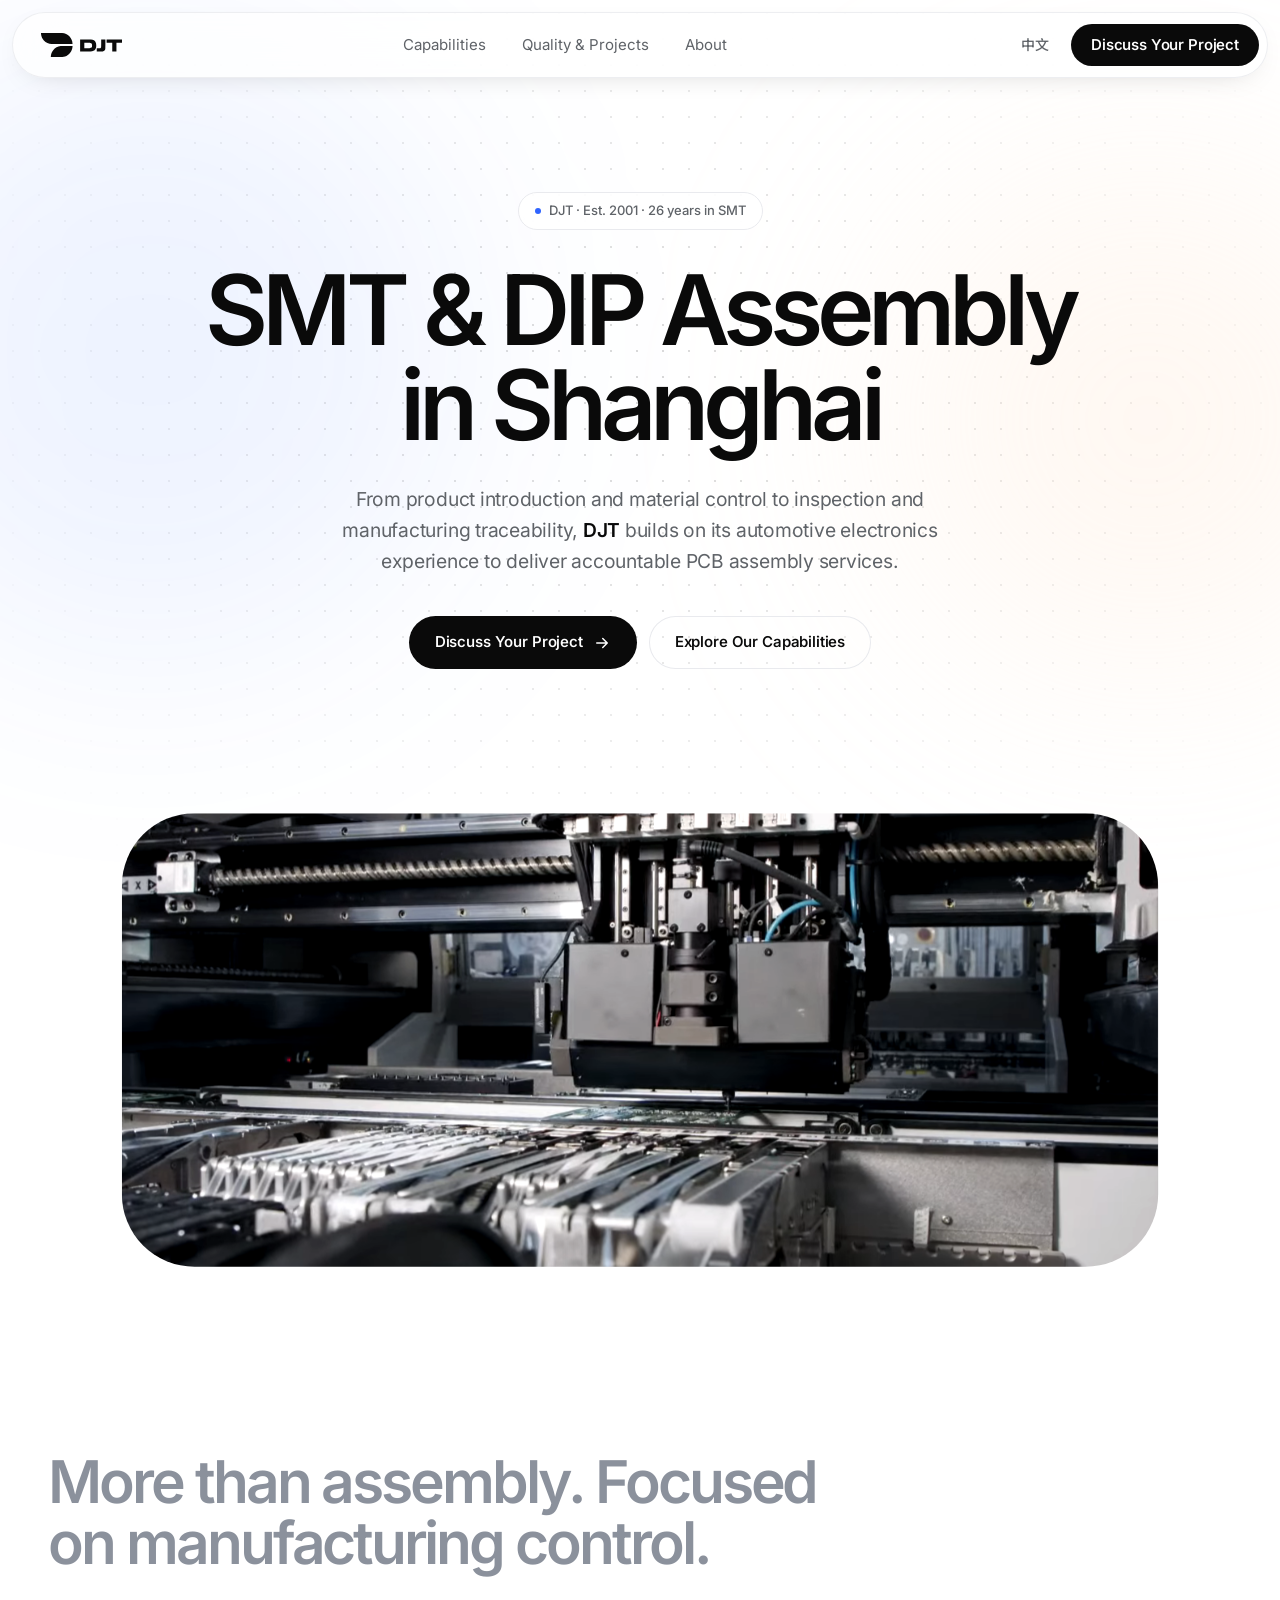
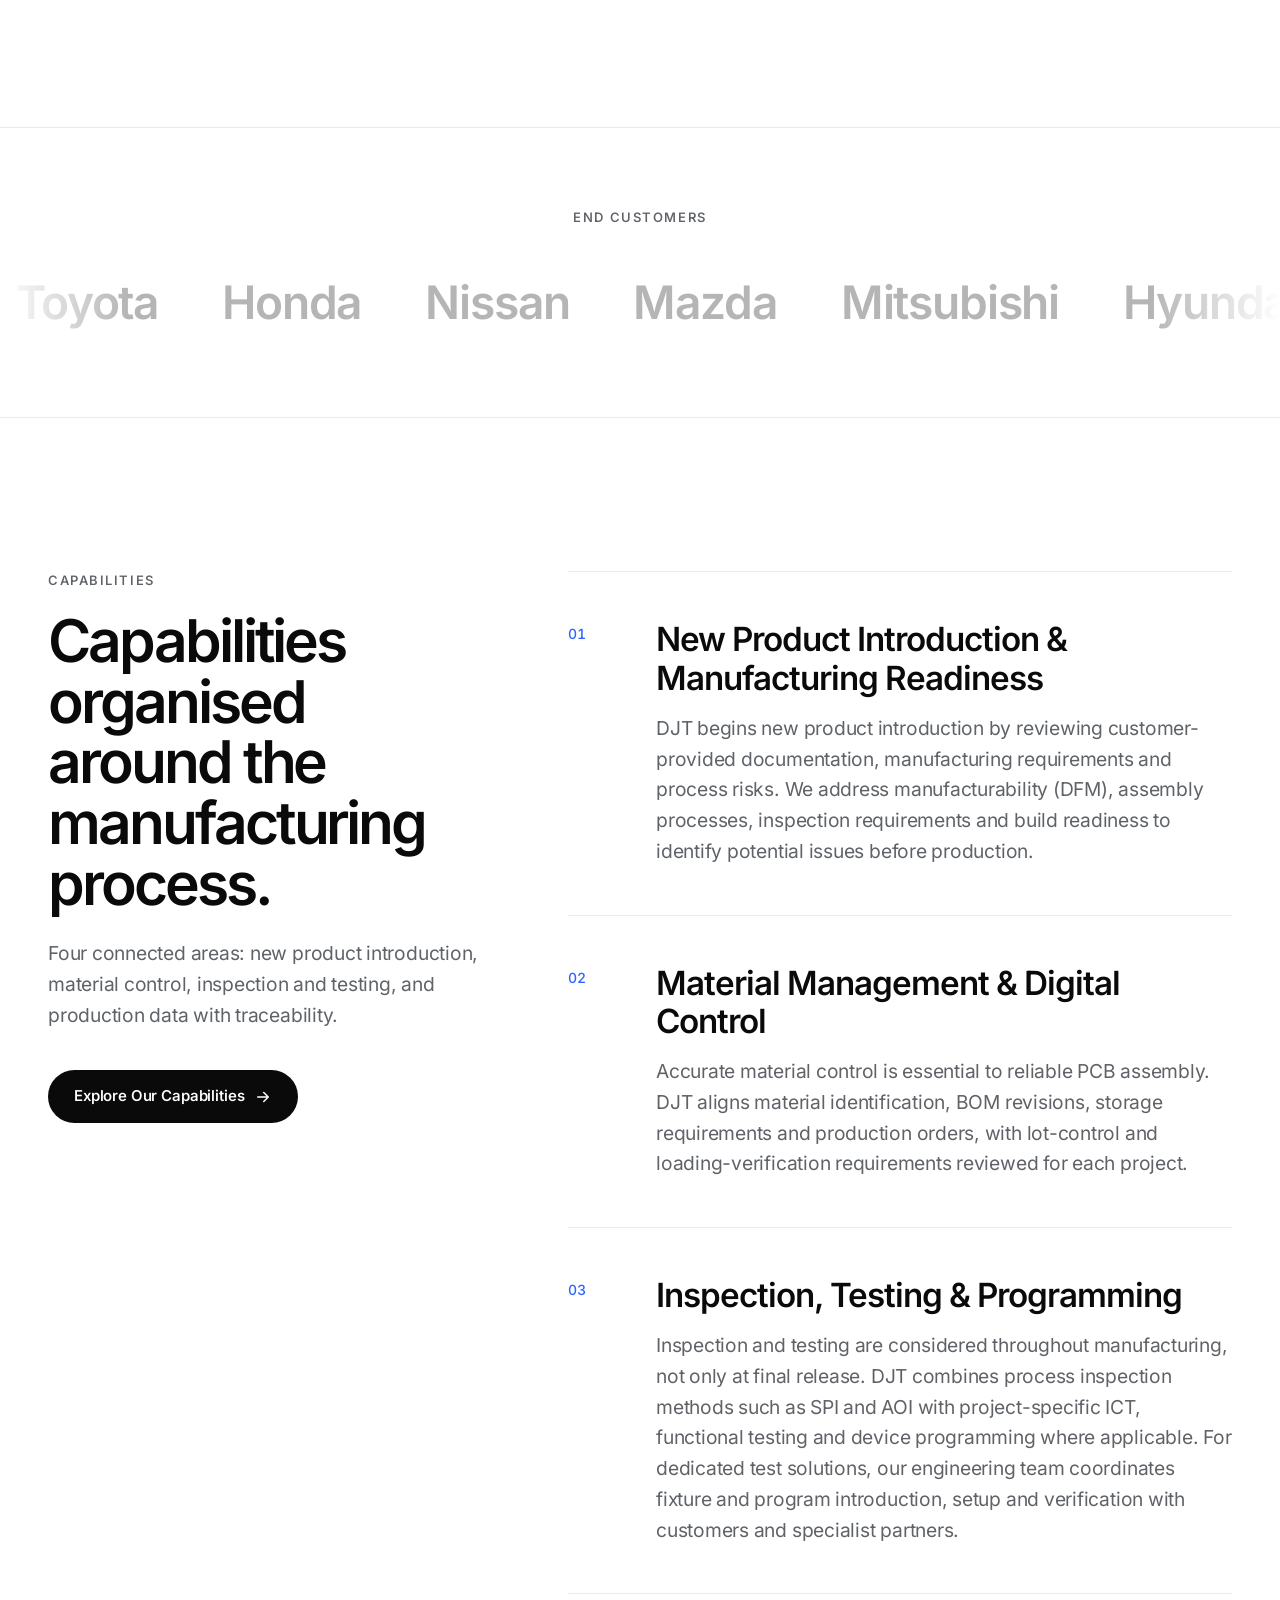
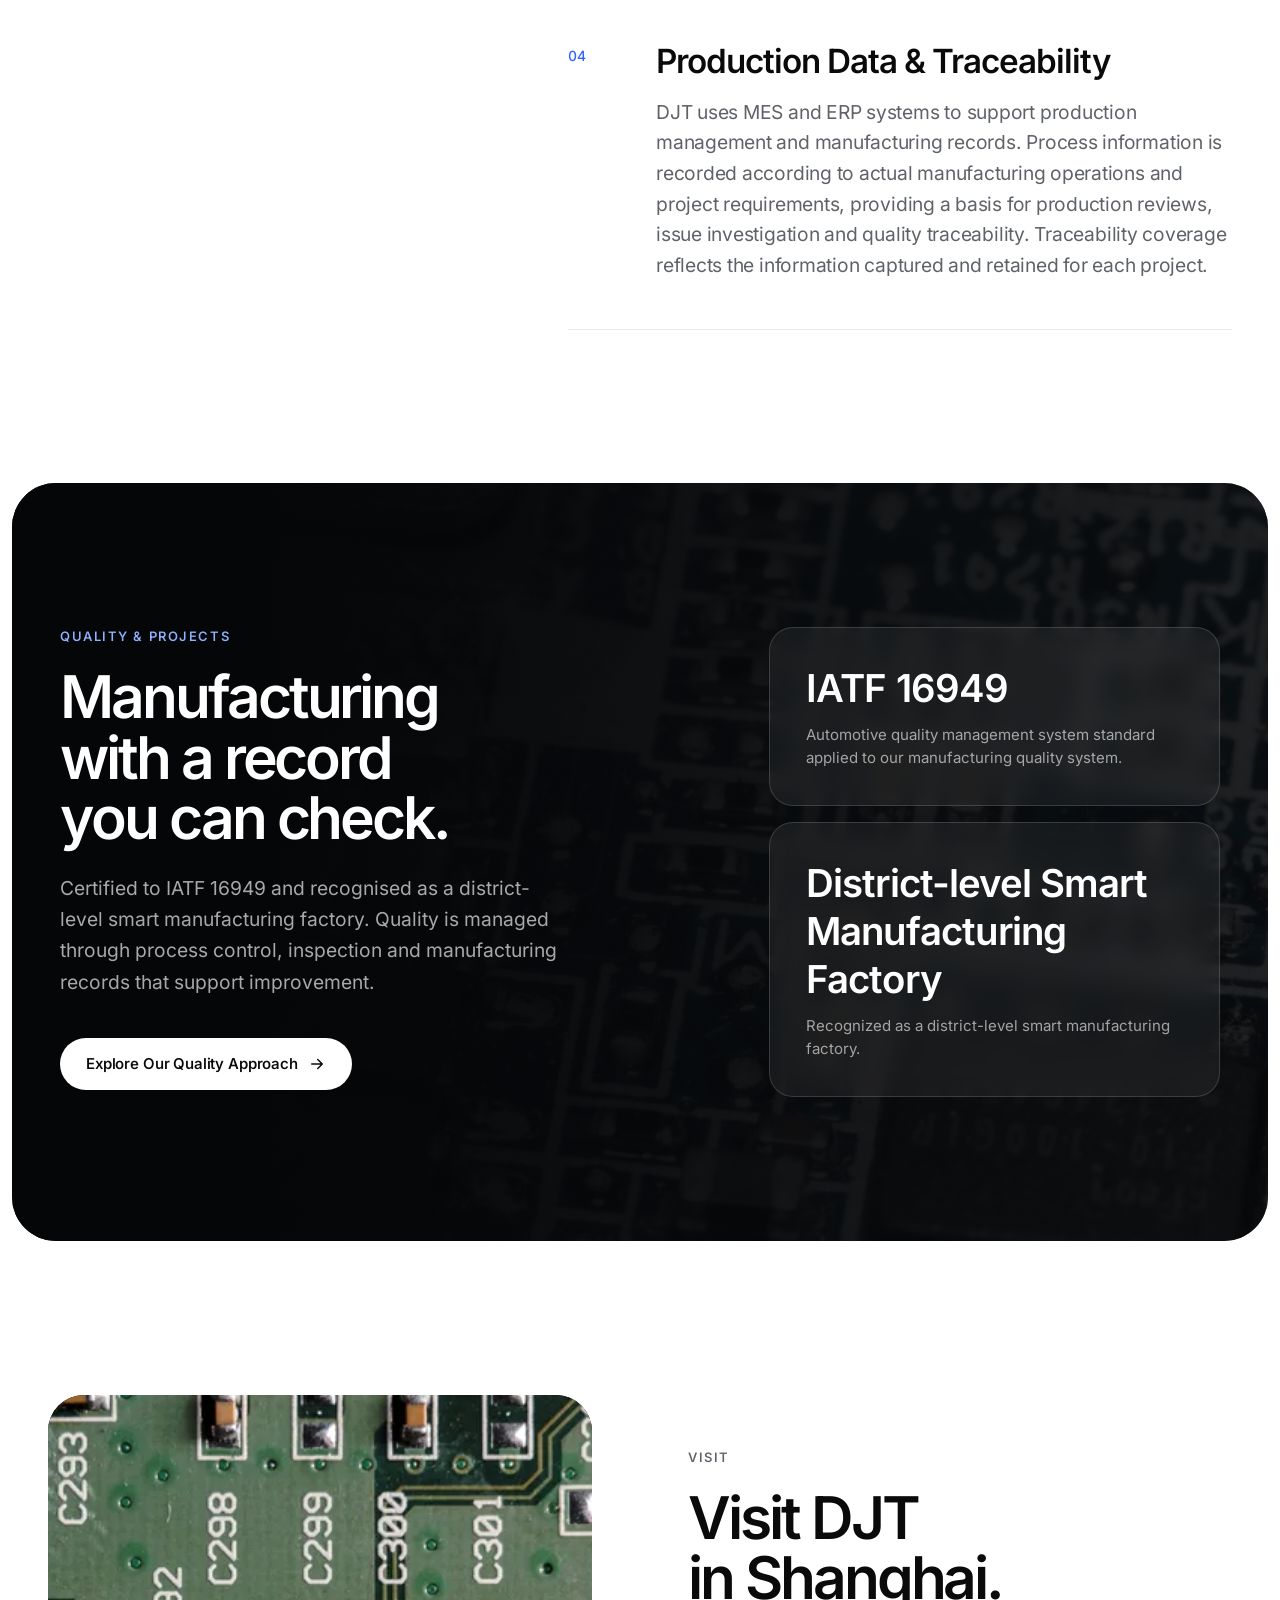
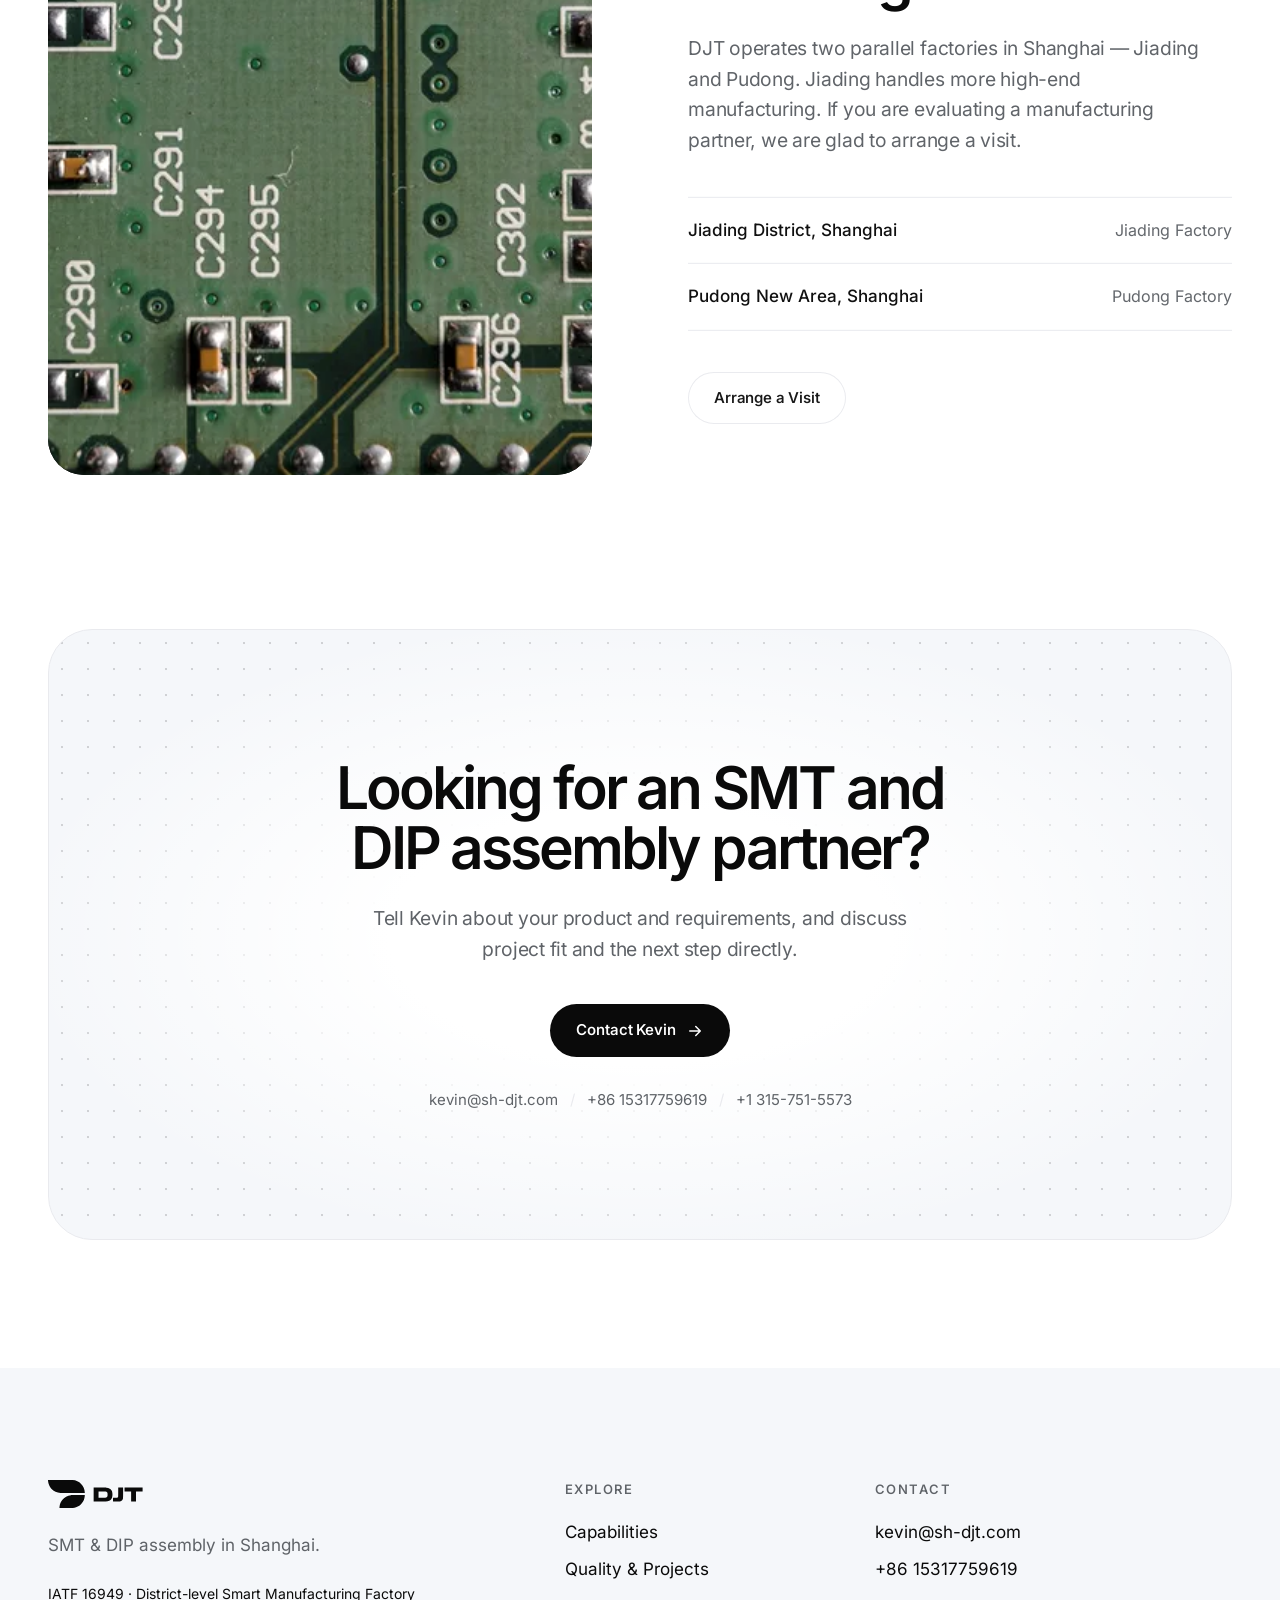
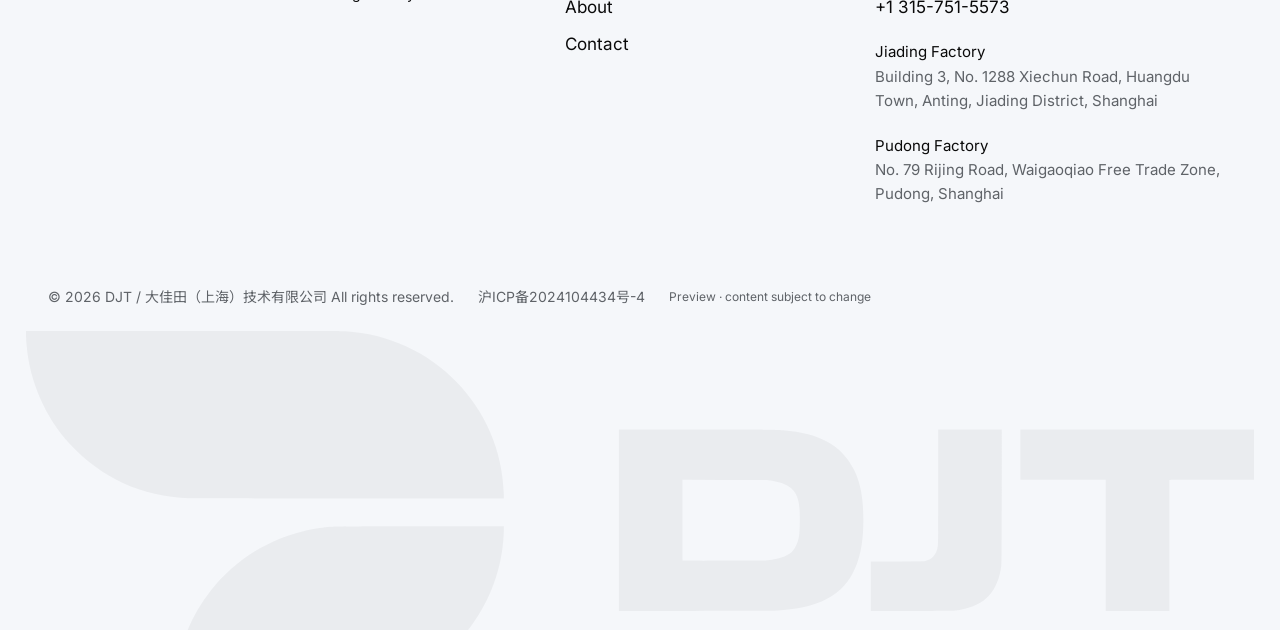
==== commit 366c1013: "Deploy staging from djt-website 8edef3a" ====
--- a/index.html
+++ b/index.html
@@ -1,4 +1,4 @@
 <!DOCTYPE html><html lang="en"> <head><meta charset="utf-8"><meta name="viewport" content="width=device-width, initial-scale=1"><title>DJT | SMT &amp; DIP Assembly in Shanghai</title><meta name="description" content="DJT is an SMT and DIP assembly manufacturer in Shanghai, building on automotive electronics experience. More than assembly — focused on manufacturing control."><meta name="robots" content="noindex, nofollow"><link rel="canonical" href="https://djt-technology.github.io/"><link rel="alternate" hreflang="en" href="https://djt-technology.github.io/"><link rel="alternate" hreflang="zh-CN" href="https://djt-technology.github.io/zh/"><link rel="alternate" hreflang="x-default" href="https://djt-technology.github.io/"><meta property="og:title" content="DJT | SMT &#38; DIP Assembly in Shanghai"><meta property="og:description" content="DJT is an SMT and DIP assembly manufacturer in Shanghai, building on automotive electronics experience. More than assembly — focused on manufacturing control."><meta property="og:type" content="website"><meta property="og:url" content="https://djt-technology.github.io/"><meta name="theme-color" content="#ffffff"><link rel="icon" href="/favicon.svg" type="image/svg+xml"><script>
       // Motion is opt-in: only when the user has not asked for reduced motion.
       if (!matchMedia('(prefers-reduced-motion: reduce)').matches) document.documentElement.classList.add('motion');
-    </script><link rel="stylesheet" href="/_astro/_slug_.OsxbDBwh.css"></head> <body> <a href="#main" class="sr-only focus:not-sr-only focus:fixed focus:left-4 focus:top-4 focus:z-[60] focus:rounded-full focus:bg-white focus:px-4 focus:py-2">Skip to content</a> <header class="site fixed left-1/2 top-3 z-50 w-[min(1360px,calc(100%-24px))] rounded-full border border-line/80 bg-white/75 shadow-[0_8px_30px_-18px_rgb(0,0,0,0.25)] backdrop-blur-xl" style="translate:-50% 0"> <div class="flex h-14 items-center justify-between gap-4 pl-5 pr-2 md:h-16 md:pl-7"> <a href="/" aria-label="DJT" class="block shrink-0"><svg xmlns="http://www.w3.org/2000/svg" viewBox="0 0 5984 1771" fill="currentColor" class="h-5 w-auto md:h-6" role="img" aria-label="DJT"><path fill-rule="evenodd" d="M725 1752C725 1731 727 1701 731 1672C748 1523 807 1381 900 1264C1037 1091 1233 982 1450 957C1495 951 1470 952 1915 951L2327 951L2327 977C2326 991 2326 1005 2325 1007C2325 1009 2325 1017 2324 1024C2297 1344 2079 1622 1774 1727C1708 1749 1650 1761 1569 1769C1560 1770 1453 1770 1141 1771L725 1771L725 1752ZM2887 921L2887 480L3261 480C3631 480 3650 480 3688 483C3868 498 3972 556 4032 675C4064 740 4078 815 4078 920C4078 1044 4057 1134 4012 1204C3946 1304 3835 1352 3646 1362C3634 1363 3489 1363 3257 1363L2887 1363L2887 921ZM4114 1243L4114 1122L4244 1122L4374 1121L4382 1119C4411 1111 4430 1091 4438 1059C4442 1043 4442 1043 4442 757L4442 480L4597 480L4752 480L4752 803C4751 1103 4751 1128 4750 1141C4734 1268 4671 1337 4552 1357C4518 1363 4530 1362 4314 1363L4114 1363L4114 1243ZM5258 1044L5258 724L5051 724C4938 724 4844 724 4843 724C4842 724 4842 699 4842 602L4842 480L5413 480L5984 480L5984 602L5984 724L5780 724C5668 724 5576 724 5575 724C5574 725 5573 725 5571 725L5568 725L5568 1044L5568 1363L5413 1363L5258 1363L5258 1044ZM3596 1118C3599 1117 3606 1117 3612 1116C3664 1111 3707 1096 3729 1076C3747 1058 3760 1030 3765 994C3768 971 3769 911 3767 872C3763 785 3728 747 3638 731C3603 725 3604 725 3381 725L3197 724L3197 921C3197 1029 3197 1118 3198 1118C3199 1119 3587 1118 3596 1118ZM792 815C563 806 366 716 211 548C94 421 17 245 3 71C2 64 2 56 1 54C1 51 1 38 0 25L-0 0L769 0C1259 0 1544 0 1555 1C1980 25 2316 369 2327 792L2327 816L1563 816C1142 816 795 815 792 815Z"></path></svg></a> <nav class="hidden items-center gap-9 text-[15px] text-muted md:flex" aria-label="Main"> <a href="/capabilities/" class="transition-colors hover:text-ink">Capabilities</a><a href="/quality/" class="transition-colors hover:text-ink">Quality &amp; Projects</a><a href="/about/" class="transition-colors hover:text-ink">About</a> </nav> <div class="flex items-center gap-1.5 md:gap-2"> <a href="/zh/" hreflang="zh-CN" lang="zh-CN" title="切换到中文" class="rounded-full px-3.5 py-2 text-sm font-medium text-muted transition-colors hover:bg-soft hover:text-ink">中文</a> <a href="/contact/" class="btn hidden !px-5 !py-2.5 md:inline-flex">Discuss Your Project</a> <details class="group relative md:hidden"> <summary class="flex h-10 w-10 cursor-pointer list-none items-center justify-center rounded-full bg-ink text-white [&::-webkit-details-marker]:hidden" aria-label="Menu"> <svg width="18" height="18" viewBox="0 0 24 24" fill="none" stroke="currentColor" stroke-width="2" stroke-linecap="round"><path class="group-open:hidden" d="M4 8h16M4 16h16"></path><path class="hidden group-open:block" d="M6 6l12 12M18 6 6 18"></path></svg> </summary> <div class="absolute right-0 top-[calc(100%+12px)] w-[min(300px,calc(100vw-48px))] rounded-3xl border border-line bg-white p-3 shadow-2xl"> <a href="/capabilities/" class="block rounded-2xl px-4 py-3.5 text-[17px] font-medium hover:bg-soft">Capabilities</a><a href="/quality/" class="block rounded-2xl px-4 py-3.5 text-[17px] font-medium hover:bg-soft">Quality &amp; Projects</a><a href="/about/" class="block rounded-2xl px-4 py-3.5 text-[17px] font-medium hover:bg-soft">About</a><a href="/contact/" class="block rounded-2xl px-4 py-3.5 text-[17px] font-medium hover:bg-soft">Contact</a> </div> </details> </div> </div> </header> <main id="main">  <section class="relative overflow-hidden pt-36 md:pt-48"> <div class="glow pointer-events-none absolute -left-40 top-10 h-[620px] w-[620px] rounded-full bg-blue/8 blur-[120px]" aria-hidden="true"></div> <div class="glow glow-b pointer-events-none absolute -right-32 top-40 h-[520px] w-[520px] rounded-full bg-warm/25 blur-[120px]" aria-hidden="true"></div> <div class="dots pointer-events-none absolute inset-0 [mask-image:radial-gradient(ellipse_60%_50%_at_50%_30%,#000,transparent)]" aria-hidden="true"></div> <div class="wrap relative text-center"> <p class="rise mx-auto inline-flex items-center gap-2 rounded-full border border-line bg-white/80 px-4 py-2 text-[13px] font-medium text-muted backdrop-blur" style="--i:0"><span class="h-1.5 w-1.5 rounded-full bg-blue"></span>DJT · Est. 2001 · 26 years in SMT</p> <h1 class="display rise mx-auto mt-8 max-w-[9.6em]" style="--i:1"> <span class="block">SMT &amp; DIP Assembly</span><span class="block">in Shanghai</span> </h1> <p class="lead rise mx-auto mt-8 max-w-2xl" style="--i:2">From product introduction and material control to inspection and manufacturing traceability, <strong class="font-semibold text-ink">DJT</strong> builds on its automotive electronics experience to deliver accountable PCB assembly services.</p> <div class="rise mt-10 flex flex-wrap justify-center gap-3" style="--i:3"> <a href="/contact/" class="btn">Discuss Your Project<svg width="18" height="18" viewBox="0 0 24 24" fill="none" stroke="currentColor" stroke-width="2" stroke-linecap="round" stroke-linejoin="round" aria-hidden="true"><path d="M5 12h14m-6-6 6 6-6 6"></path></svg></a> <a href="/capabilities/" class="btn btn-ghost">Explore Our Capabilities</a> </div> </div> <div class="wrap relative mt-20 md:mt-28"> <div data-grow class="overflow-hidden rounded-[22px] will-change-transform sm:rounded-[40px]"> <figure class="photo aspect-[4/5] sm:aspect-[16/9] lg:aspect-[16/7]"> <video class="absolute inset-0 h-full w-full object-cover" muted loop playsinline preload="metadata" poster="/_astro/macro.MWbk1FkZ_1eRR9A.webp" aria-hidden="true" tabindex="-1" data-hero-video> <source src="/video/hero.webm" type="video/webm"> <source src="/video/hero.mp4" type="video/mp4"> </video> </figure> </div> </div> </section>  <section class="section"> <div class="wrap"> <h2 class="h2 max-w-[17em] !text-[clamp(30px,4.6vw,70px)]" data-words> <span class="w">More</span> <span class="w">than</span> <span class="w">assembly.</span> <span class="w">Focused</span> <span class="w">on</span> <span class="w">manufacturing</span> <span class="w">control.</span>  </h2> </div> </section>  <section class="marquee overflow-hidden border-y border-line py-14 md:py-20" aria-label="End Customers"> <p class="kicker text-center !text-muted" data-reveal>End Customers</p> <div class="mt-10 overflow-hidden px-4 [.motion_&]:[mask-image:linear-gradient(90deg,transparent,#000_10%,#000_90%,transparent)]" data-reveal> <div class="marquee-track"> <ul> <li class="shrink-0 whitespace-nowrap text-[clamp(28px,3.6vw,52px)] font-semibold tracking-tight text-ink/30 transition-colors hover:text-ink">Toyota</li><li class="shrink-0 whitespace-nowrap text-[clamp(28px,3.6vw,52px)] font-semibold tracking-tight text-ink/30 transition-colors hover:text-ink">Honda</li><li class="shrink-0 whitespace-nowrap text-[clamp(28px,3.6vw,52px)] font-semibold tracking-tight text-ink/30 transition-colors hover:text-ink">Nissan</li><li class="shrink-0 whitespace-nowrap text-[clamp(28px,3.6vw,52px)] font-semibold tracking-tight text-ink/30 transition-colors hover:text-ink">Mazda</li><li class="shrink-0 whitespace-nowrap text-[clamp(28px,3.6vw,52px)] font-semibold tracking-tight text-ink/30 transition-colors hover:text-ink">Mitsubishi</li><li class="shrink-0 whitespace-nowrap text-[clamp(28px,3.6vw,52px)] font-semibold tracking-tight text-ink/30 transition-colors hover:text-ink">Hyundai</li><li class="shrink-0 whitespace-nowrap text-[clamp(28px,3.6vw,52px)] font-semibold tracking-tight text-ink/30 transition-colors hover:text-ink">Kia</li><li class="shrink-0 whitespace-nowrap text-[clamp(28px,3.6vw,52px)] font-semibold tracking-tight text-ink/30 transition-colors hover:text-ink">Volkswagen</li><li class="shrink-0 whitespace-nowrap text-[clamp(28px,3.6vw,52px)] font-semibold tracking-tight text-ink/30 transition-colors hover:text-ink">Audi</li><li class="shrink-0 whitespace-nowrap text-[clamp(28px,3.6vw,52px)] font-semibold tracking-tight text-ink/30 transition-colors hover:text-ink">BMW</li><li class="shrink-0 whitespace-nowrap text-[clamp(28px,3.6vw,52px)] font-semibold tracking-tight text-ink/30 transition-colors hover:text-ink">Mercedes-Benz</li><li class="shrink-0 whitespace-nowrap text-[clamp(28px,3.6vw,52px)] font-semibold tracking-tight text-ink/30 transition-colors hover:text-ink">Porsche</li><li class="shrink-0 whitespace-nowrap text-[clamp(28px,3.6vw,52px)] font-semibold tracking-tight text-ink/30 transition-colors hover:text-ink">Volvo</li><li class="shrink-0 whitespace-nowrap text-[clamp(28px,3.6vw,52px)] font-semibold tracking-tight text-ink/30 transition-colors hover:text-ink">Ford</li><li class="shrink-0 whitespace-nowrap text-[clamp(28px,3.6vw,52px)] font-semibold tracking-tight text-ink/30 transition-colors hover:text-ink">GM</li><li class="shrink-0 whitespace-nowrap text-[clamp(28px,3.6vw,52px)] font-semibold tracking-tight text-ink/30 transition-colors hover:text-ink">Chevrolet</li><li class="shrink-0 whitespace-nowrap text-[clamp(28px,3.6vw,52px)] font-semibold tracking-tight text-ink/30 transition-colors hover:text-ink">Buick</li><li class="shrink-0 whitespace-nowrap text-[clamp(28px,3.6vw,52px)] font-semibold tracking-tight text-ink/30 transition-colors hover:text-ink">Cadillac</li><li class="shrink-0 whitespace-nowrap text-[clamp(28px,3.6vw,52px)] font-semibold tracking-tight text-ink/30 transition-colors hover:text-ink">Jeep</li><li class="shrink-0 whitespace-nowrap text-[clamp(28px,3.6vw,52px)] font-semibold tracking-tight text-ink/30 transition-colors hover:text-ink">Stellantis</li><li class="shrink-0 whitespace-nowrap text-[clamp(28px,3.6vw,52px)] font-semibold tracking-tight text-ink/30 transition-colors hover:text-ink">Renault</li><li class="shrink-0 whitespace-nowrap text-[clamp(28px,3.6vw,52px)] font-semibold tracking-tight text-ink/30 transition-colors hover:text-ink">Jaguar</li><li class="shrink-0 whitespace-nowrap text-[clamp(28px,3.6vw,52px)] font-semibold tracking-tight text-ink/30 transition-colors hover:text-ink">Land Rover</li><li class="shrink-0 whitespace-nowrap text-[clamp(28px,3.6vw,52px)] font-semibold tracking-tight text-ink/30 transition-colors hover:text-ink">Tesla</li><li class="shrink-0 whitespace-nowrap text-[clamp(28px,3.6vw,52px)] font-semibold tracking-tight text-ink/30 transition-colors hover:text-ink">BYD</li><li class="shrink-0 whitespace-nowrap text-[clamp(28px,3.6vw,52px)] font-semibold tracking-tight text-ink/30 transition-colors hover:text-ink">Geely</li><li class="shrink-0 whitespace-nowrap text-[clamp(28px,3.6vw,52px)] font-semibold tracking-tight text-ink/30 transition-colors hover:text-ink">Lynk &amp; Co</li><li class="shrink-0 whitespace-nowrap text-[clamp(28px,3.6vw,52px)] font-semibold tracking-tight text-ink/30 transition-colors hover:text-ink">Zeekr</li><li class="shrink-0 whitespace-nowrap text-[clamp(28px,3.6vw,52px)] font-semibold tracking-tight text-ink/30 transition-colors hover:text-ink">GWM</li><li class="shrink-0 whitespace-nowrap text-[clamp(28px,3.6vw,52px)] font-semibold tracking-tight text-ink/30 transition-colors hover:text-ink">Wey</li><li class="shrink-0 whitespace-nowrap text-[clamp(28px,3.6vw,52px)] font-semibold tracking-tight text-ink/30 transition-colors hover:text-ink">Tank</li><li class="shrink-0 whitespace-nowrap text-[clamp(28px,3.6vw,52px)] font-semibold tracking-tight text-ink/30 transition-colors hover:text-ink">Haval</li><li class="shrink-0 whitespace-nowrap text-[clamp(28px,3.6vw,52px)] font-semibold tracking-tight text-ink/30 transition-colors hover:text-ink">Chery</li><li class="shrink-0 whitespace-nowrap text-[clamp(28px,3.6vw,52px)] font-semibold tracking-tight text-ink/30 transition-colors hover:text-ink">Exeed</li><li class="shrink-0 whitespace-nowrap text-[clamp(28px,3.6vw,52px)] font-semibold tracking-tight text-ink/30 transition-colors hover:text-ink">Aion</li><li class="shrink-0 whitespace-nowrap text-[clamp(28px,3.6vw,52px)] font-semibold tracking-tight text-ink/30 transition-colors hover:text-ink">Trumpchi</li><li class="shrink-0 whitespace-nowrap text-[clamp(28px,3.6vw,52px)] font-semibold tracking-tight text-ink/30 transition-colors hover:text-ink">GAC</li><li class="shrink-0 whitespace-nowrap text-[clamp(28px,3.6vw,52px)] font-semibold tracking-tight text-ink/30 transition-colors hover:text-ink">Changan</li><li class="shrink-0 whitespace-nowrap text-[clamp(28px,3.6vw,52px)] font-semibold tracking-tight text-ink/30 transition-colors hover:text-ink">Deepal</li><li class="shrink-0 whitespace-nowrap text-[clamp(28px,3.6vw,52px)] font-semibold tracking-tight text-ink/30 transition-colors hover:text-ink">Avatr</li><li class="shrink-0 whitespace-nowrap text-[clamp(28px,3.6vw,52px)] font-semibold tracking-tight text-ink/30 transition-colors hover:text-ink">NIO</li><li class="shrink-0 whitespace-nowrap text-[clamp(28px,3.6vw,52px)] font-semibold tracking-tight text-ink/30 transition-colors hover:text-ink">XPeng</li><li class="shrink-0 whitespace-nowrap text-[clamp(28px,3.6vw,52px)] font-semibold tracking-tight text-ink/30 transition-colors hover:text-ink">Li Auto</li><li class="shrink-0 whitespace-nowrap text-[clamp(28px,3.6vw,52px)] font-semibold tracking-tight text-ink/30 transition-colors hover:text-ink">AITO</li><li class="shrink-0 whitespace-nowrap text-[clamp(28px,3.6vw,52px)] font-semibold tracking-tight text-ink/30 transition-colors hover:text-ink">IM Motors</li><li class="shrink-0 whitespace-nowrap text-[clamp(28px,3.6vw,52px)] font-semibold tracking-tight text-ink/30 transition-colors hover:text-ink">Rising Auto</li><li class="shrink-0 whitespace-nowrap text-[clamp(28px,3.6vw,52px)] font-semibold tracking-tight text-ink/30 transition-colors hover:text-ink">Neta</li><li class="shrink-0 whitespace-nowrap text-[clamp(28px,3.6vw,52px)] font-semibold tracking-tight text-ink/30 transition-colors hover:text-ink">Leapmotor</li><li class="shrink-0 whitespace-nowrap text-[clamp(28px,3.6vw,52px)] font-semibold tracking-tight text-ink/30 transition-colors hover:text-ink">Xiaomi</li><li class="shrink-0 whitespace-nowrap text-[clamp(28px,3.6vw,52px)] font-semibold tracking-tight text-ink/30 transition-colors hover:text-ink">Hongqi</li><li class="shrink-0 whitespace-nowrap text-[clamp(28px,3.6vw,52px)] font-semibold tracking-tight text-ink/30 transition-colors hover:text-ink">Roewe</li><li class="shrink-0 whitespace-nowrap text-[clamp(28px,3.6vw,52px)] font-semibold tracking-tight text-ink/30 transition-colors hover:text-ink">MG</li><li class="shrink-0 whitespace-nowrap text-[clamp(28px,3.6vw,52px)] font-semibold tracking-tight text-ink/30 transition-colors hover:text-ink">Voyah</li><li class="shrink-0 whitespace-nowrap text-[clamp(28px,3.6vw,52px)] font-semibold tracking-tight text-ink/30 transition-colors hover:text-ink">Seres</li> </ul><ul aria-hidden="true"> <li class="shrink-0 whitespace-nowrap text-[clamp(28px,3.6vw,52px)] font-semibold tracking-tight text-ink/30 transition-colors hover:text-ink">Toyota</li><li class="shrink-0 whitespace-nowrap text-[clamp(28px,3.6vw,52px)] font-semibold tracking-tight text-ink/30 transition-colors hover:text-ink">Honda</li><li class="shrink-0 whitespace-nowrap text-[clamp(28px,3.6vw,52px)] font-semibold tracking-tight text-ink/30 transition-colors hover:text-ink">Nissan</li><li class="shrink-0 whitespace-nowrap text-[clamp(28px,3.6vw,52px)] font-semibold tracking-tight text-ink/30 transition-colors hover:text-ink">Mazda</li><li class="shrink-0 whitespace-nowrap text-[clamp(28px,3.6vw,52px)] font-semibold tracking-tight text-ink/30 transition-colors hover:text-ink">Mitsubishi</li><li class="shrink-0 whitespace-nowrap text-[clamp(28px,3.6vw,52px)] font-semibold tracking-tight text-ink/30 transition-colors hover:text-ink">Hyundai</li><li class="shrink-0 whitespace-nowrap text-[clamp(28px,3.6vw,52px)] font-semibold tracking-tight text-ink/30 transition-colors hover:text-ink">Kia</li><li class="shrink-0 whitespace-nowrap text-[clamp(28px,3.6vw,52px)] font-semibold tracking-tight text-ink/30 transition-colors hover:text-ink">Volkswagen</li><li class="shrink-0 whitespace-nowrap text-[clamp(28px,3.6vw,52px)] font-semibold tracking-tight text-ink/30 transition-colors hover:text-ink">Audi</li><li class="shrink-0 whitespace-nowrap text-[clamp(28px,3.6vw,52px)] font-semibold tracking-tight text-ink/30 transition-colors hover:text-ink">BMW</li><li class="shrink-0 whitespace-nowrap text-[clamp(28px,3.6vw,52px)] font-semibold tracking-tight text-ink/30 transition-colors hover:text-ink">Mercedes-Benz</li><li class="shrink-0 whitespace-nowrap text-[clamp(28px,3.6vw,52px)] font-semibold tracking-tight text-ink/30 transition-colors hover:text-ink">Porsche</li><li class="shrink-0 whitespace-nowrap text-[clamp(28px,3.6vw,52px)] font-semibold tracking-tight text-ink/30 transition-colors hover:text-ink">Volvo</li><li class="shrink-0 whitespace-nowrap text-[clamp(28px,3.6vw,52px)] font-semibold tracking-tight text-ink/30 transition-colors hover:text-ink">Ford</li><li class="shrink-0 whitespace-nowrap text-[clamp(28px,3.6vw,52px)] font-semibold tracking-tight text-ink/30 transition-colors hover:text-ink">GM</li><li class="shrink-0 whitespace-nowrap text-[clamp(28px,3.6vw,52px)] font-semibold tracking-tight text-ink/30 transition-colors hover:text-ink">Chevrolet</li><li class="shrink-0 whitespace-nowrap text-[clamp(28px,3.6vw,52px)] font-semibold tracking-tight text-ink/30 transition-colors hover:text-ink">Buick</li><li class="shrink-0 whitespace-nowrap text-[clamp(28px,3.6vw,52px)] font-semibold tracking-tight text-ink/30 transition-colors hover:text-ink">Cadillac</li><li class="shrink-0 whitespace-nowrap text-[clamp(28px,3.6vw,52px)] font-semibold tracking-tight text-ink/30 transition-colors hover:text-ink">Jeep</li><li class="shrink-0 whitespace-nowrap text-[clamp(28px,3.6vw,52px)] font-semibold tracking-tight text-ink/30 transition-colors hover:text-ink">Stellantis</li><li class="shrink-0 whitespace-nowrap text-[clamp(28px,3.6vw,52px)] font-semibold tracking-tight text-ink/30 transition-colors hover:text-ink">Renault</li><li class="shrink-0 whitespace-nowrap text-[clamp(28px,3.6vw,52px)] font-semibold tracking-tight text-ink/30 transition-colors hover:text-ink">Jaguar</li><li class="shrink-0 whitespace-nowrap text-[clamp(28px,3.6vw,52px)] font-semibold tracking-tight text-ink/30 transition-colors hover:text-ink">Land Rover</li><li class="shrink-0 whitespace-nowrap text-[clamp(28px,3.6vw,52px)] font-semibold tracking-tight text-ink/30 transition-colors hover:text-ink">Tesla</li><li class="shrink-0 whitespace-nowrap text-[clamp(28px,3.6vw,52px)] font-semibold tracking-tight text-ink/30 transition-colors hover:text-ink">BYD</li><li class="shrink-0 whitespace-nowrap text-[clamp(28px,3.6vw,52px)] font-semibold tracking-tight text-ink/30 transition-colors hover:text-ink">Geely</li><li class="shrink-0 whitespace-nowrap text-[clamp(28px,3.6vw,52px)] font-semibold tracking-tight text-ink/30 transition-colors hover:text-ink">Lynk &amp; Co</li><li class="shrink-0 whitespace-nowrap text-[clamp(28px,3.6vw,52px)] font-semibold tracking-tight text-ink/30 transition-colors hover:text-ink">Zeekr</li><li class="shrink-0 whitespace-nowrap text-[clamp(28px,3.6vw,52px)] font-semibold tracking-tight text-ink/30 transition-colors hover:text-ink">GWM</li><li class="shrink-0 whitespace-nowrap text-[clamp(28px,3.6vw,52px)] font-semibold tracking-tight text-ink/30 transition-colors hover:text-ink">Wey</li><li class="shrink-0 whitespace-nowrap text-[clamp(28px,3.6vw,52px)] font-semibold tracking-tight text-ink/30 transition-colors hover:text-ink">Tank</li><li class="shrink-0 whitespace-nowrap text-[clamp(28px,3.6vw,52px)] font-semibold tracking-tight text-ink/30 transition-colors hover:text-ink">Haval</li><li class="shrink-0 whitespace-nowrap text-[clamp(28px,3.6vw,52px)] font-semibold tracking-tight text-ink/30 transition-colors hover:text-ink">Chery</li><li class="shrink-0 whitespace-nowrap text-[clamp(28px,3.6vw,52px)] font-semibold tracking-tight text-ink/30 transition-colors hover:text-ink">Exeed</li><li class="shrink-0 whitespace-nowrap text-[clamp(28px,3.6vw,52px)] font-semibold tracking-tight text-ink/30 transition-colors hover:text-ink">Aion</li><li class="shrink-0 whitespace-nowrap text-[clamp(28px,3.6vw,52px)] font-semibold tracking-tight text-ink/30 transition-colors hover:text-ink">Trumpchi</li><li class="shrink-0 whitespace-nowrap text-[clamp(28px,3.6vw,52px)] font-semibold tracking-tight text-ink/30 transition-colors hover:text-ink">GAC</li><li class="shrink-0 whitespace-nowrap text-[clamp(28px,3.6vw,52px)] font-semibold tracking-tight text-ink/30 transition-colors hover:text-ink">Changan</li><li class="shrink-0 whitespace-nowrap text-[clamp(28px,3.6vw,52px)] font-semibold tracking-tight text-ink/30 transition-colors hover:text-ink">Deepal</li><li class="shrink-0 whitespace-nowrap text-[clamp(28px,3.6vw,52px)] font-semibold tracking-tight text-ink/30 transition-colors hover:text-ink">Avatr</li><li class="shrink-0 whitespace-nowrap text-[clamp(28px,3.6vw,52px)] font-semibold tracking-tight text-ink/30 transition-colors hover:text-ink">NIO</li><li class="shrink-0 whitespace-nowrap text-[clamp(28px,3.6vw,52px)] font-semibold tracking-tight text-ink/30 transition-colors hover:text-ink">XPeng</li><li class="shrink-0 whitespace-nowrap text-[clamp(28px,3.6vw,52px)] font-semibold tracking-tight text-ink/30 transition-colors hover:text-ink">Li Auto</li><li class="shrink-0 whitespace-nowrap text-[clamp(28px,3.6vw,52px)] font-semibold tracking-tight text-ink/30 transition-colors hover:text-ink">AITO</li><li class="shrink-0 whitespace-nowrap text-[clamp(28px,3.6vw,52px)] font-semibold tracking-tight text-ink/30 transition-colors hover:text-ink">IM Motors</li><li class="shrink-0 whitespace-nowrap text-[clamp(28px,3.6vw,52px)] font-semibold tracking-tight text-ink/30 transition-colors hover:text-ink">Rising Auto</li><li class="shrink-0 whitespace-nowrap text-[clamp(28px,3.6vw,52px)] font-semibold tracking-tight text-ink/30 transition-colors hover:text-ink">Neta</li><li class="shrink-0 whitespace-nowrap text-[clamp(28px,3.6vw,52px)] font-semibold tracking-tight text-ink/30 transition-colors hover:text-ink">Leapmotor</li><li class="shrink-0 whitespace-nowrap text-[clamp(28px,3.6vw,52px)] font-semibold tracking-tight text-ink/30 transition-colors hover:text-ink">Xiaomi</li><li class="shrink-0 whitespace-nowrap text-[clamp(28px,3.6vw,52px)] font-semibold tracking-tight text-ink/30 transition-colors hover:text-ink">Hongqi</li><li class="shrink-0 whitespace-nowrap text-[clamp(28px,3.6vw,52px)] font-semibold tracking-tight text-ink/30 transition-colors hover:text-ink">Roewe</li><li class="shrink-0 whitespace-nowrap text-[clamp(28px,3.6vw,52px)] font-semibold tracking-tight text-ink/30 transition-colors hover:text-ink">MG</li><li class="shrink-0 whitespace-nowrap text-[clamp(28px,3.6vw,52px)] font-semibold tracking-tight text-ink/30 transition-colors hover:text-ink">Voyah</li><li class="shrink-0 whitespace-nowrap text-[clamp(28px,3.6vw,52px)] font-semibold tracking-tight text-ink/30 transition-colors hover:text-ink">Seres</li> </ul> </div> </div> </section> <section class="section"> <div class="wrap grid gap-16 md:grid-cols-12"> <div class="self-start md:sticky md:top-36 md:col-span-5"> <p class="kicker" data-reveal>Capabilities</p> <h2 class="h2 mt-5" data-reveal>Capabilities organised around the manufacturing process.</h2> <p class="lead mt-6 max-w-md" data-reveal>Four connected areas: new product introduction, material control, inspection and testing, and production data with traceability.</p> <a href="/capabilities/" class="btn mt-10" data-reveal>Explore Our Capabilities<svg width="18" height="18" viewBox="0 0 24 24" fill="none" stroke="currentColor" stroke-width="2" stroke-linecap="round" stroke-linejoin="round" aria-hidden="true"><path d="M5 12h14m-6-6 6 6-6 6"></path></svg></a> </div> <ol class="md:col-span-7 md:col-start-6 [&:has(li:hover)>li:not(:hover)]:opacity-40"> <li class="grid grid-cols-[3.2rem_1fr] gap-x-4 border-t border-line py-10 transition-opacity duration-500 last:border-b md:grid-cols-[4.5rem_1fr] md:py-12" data-reveal> <span class="pt-1 text-sm font-medium tabular-nums text-blue">01</span> <div> <h3 class="h3 !text-[clamp(24px,2.6vw,36px)]">New Product Introduction &amp; Manufacturing Readiness</h3> <p class="lead mt-4 max-w-xl">DJT begins new product introduction by reviewing customer-provided documentation, manufacturing requirements and process risks. We address manufacturability (DFM), assembly processes, inspection requirements and build readiness to identify potential issues before production.</p> </div> </li><li class="grid grid-cols-[3.2rem_1fr] gap-x-4 border-t border-line py-10 transition-opacity duration-500 last:border-b md:grid-cols-[4.5rem_1fr] md:py-12" data-reveal> <span class="pt-1 text-sm font-medium tabular-nums text-blue">02</span> <div> <h3 class="h3 !text-[clamp(24px,2.6vw,36px)]">Material Management &amp; Digital Control</h3> <p class="lead mt-4 max-w-xl">Accurate material control is essential to reliable PCB assembly. DJT aligns material identification, BOM revisions, storage requirements and production orders, with lot-control and loading-verification requirements reviewed for each project.</p> </div> </li><li class="grid grid-cols-[3.2rem_1fr] gap-x-4 border-t border-line py-10 transition-opacity duration-500 last:border-b md:grid-cols-[4.5rem_1fr] md:py-12" data-reveal> <span class="pt-1 text-sm font-medium tabular-nums text-blue">03</span> <div> <h3 class="h3 !text-[clamp(24px,2.6vw,36px)]">Inspection, Testing &amp; Programming</h3> <p class="lead mt-4 max-w-xl">Inspection and testing are considered throughout manufacturing, not only at final release. DJT combines process inspection methods such as SPI and AOI with project-specific ICT, functional testing and device programming where applicable. For dedicated test solutions, our engineering team coordinates fixture and program introduction, setup and verification with customers and specialist partners.</p> </div> </li><li class="grid grid-cols-[3.2rem_1fr] gap-x-4 border-t border-line py-10 transition-opacity duration-500 last:border-b md:grid-cols-[4.5rem_1fr] md:py-12" data-reveal> <span class="pt-1 text-sm font-medium tabular-nums text-blue">04</span> <div> <h3 class="h3 !text-[clamp(24px,2.6vw,36px)]">Production Data &amp; Traceability</h3> <p class="lead mt-4 max-w-xl">DJT uses MES and ERP systems to support production management and manufacturing records. Process information is recorded according to actual manufacturing operations and project requirements, providing a basis for production reviews, issue investigation and quality traceability. Traceability coverage reflects the information captured and retained for each project.</p> </div> </li> </ol> </div> </section>  <section class="px-3"> <div class="relative isolate overflow-hidden rounded-[44px] bg-dark text-white" data-reveal> <figure class="photo photo--quiet absolute inset-0 -z-10 opacity-28"> <img src="/_astro/board.gj6Odh4M_rnNrU.webp" srcset="/_astro/board.gj6Odh4M_ZSQ189.webp 800w, /_astro/board.gj6Odh4M_8S5t8.webp 1280w, /_astro/board.gj6Odh4M_Z24FRAS.webp 1920w" alt sizes="100vw" data-parallax loading="lazy" decoding="async" fetchpriority="auto" width="2000" height="2000" class="absolute inset-0">  </figure> <div class="absolute inset-0 -z-10 bg-[linear-gradient(90deg,#050608_20%,rgb(5_6_8/0.55)_100%)]" aria-hidden="true"></div> <div class="wrap grid gap-14 py-24 md:grid-cols-12 md:py-36"> <div class="md:col-span-6"> <p class="kicker !text-blue-soft">Quality &amp; Projects</p> <h2 class="h2 mt-5">Manufacturing with a record you can check.</h2> <p class="mt-6 max-w-lg text-[clamp(17px,1.5vw,20px)] leading-relaxed text-white/65">Certified to IATF 16949 and recognised as a district-level smart manufacturing factory. Quality is managed through process control, inspection and manufacturing records that support improvement.</p> <a href="/quality/" class="btn btn-light mt-10">Explore Our Quality Approach<svg width="18" height="18" viewBox="0 0 24 24" fill="none" stroke="currentColor" stroke-width="2" stroke-linecap="round" stroke-linejoin="round" aria-hidden="true"><path d="M5 12h14m-6-6 6 6-6 6"></path></svg></a> </div> <div class="grid content-center gap-4 md:col-span-5 md:col-start-8"> <div class="rounded-3xl border border-white/15 bg-white/[0.06] p-7 backdrop-blur-md md:p-9"> <p class="text-[clamp(26px,3vw,42px)] font-semibold leading-tight tracking-tight">IATF 16949</p> <p class="mt-3 text-[15px] text-white/60">Automotive quality management system standard applied to our manufacturing quality system.</p> </div><div class="rounded-3xl border border-white/15 bg-white/[0.06] p-7 backdrop-blur-md md:p-9"> <p class="text-[clamp(26px,3vw,42px)] font-semibold leading-tight tracking-tight">District-level Smart Manufacturing Factory</p> <p class="mt-3 text-[15px] text-white/60">Recognized as a district-level smart manufacturing factory.</p> </div> </div> </div> </div> </section>  <section class="section"> <div class="wrap grid items-center gap-14 md:grid-cols-2 md:gap-24"> <div data-reveal><figure class="photo aspect-[4/5] rounded-[36px]"> <img src="/_astro/inspect.C4GrGGxm_ZFLA8s.webp" srcset="/_astro/inspect.C4GrGGxm_2hl5aG.webp 800w, /_astro/inspect.C4GrGGxm_ZrEwOM.webp 1280w, /_astro/inspect.C4GrGGxm_ZIcYWT.webp 1920w" alt sizes="(min-width:768px) 640px, 100vw" data-parallax loading="lazy" decoding="async" fetchpriority="auto" width="2000" height="1334" class="absolute inset-0">  </figure></div> <div> <p class="kicker" data-reveal>Visit</p> <h2 class="h2 mt-5" data-reveal>Visit DJT in Shanghai.</h2> <p class="lead mt-6 max-w-lg" data-reveal>DJT operates two parallel factories in Shanghai — Jiading and Pudong. Jiading handles more high-end manufacturing. If you are evaluating a manufacturing partner, we are glad to arrange a visit.</p> <ul class="mt-10 divide-y divide-line border-y border-line" data-reveal> <li class="flex items-baseline justify-between gap-6 py-5"><span class="text-[17px] font-medium">Jiading District, Shanghai</span><span class="text-muted">Jiading Factory</span></li><li class="flex items-baseline justify-between gap-6 py-5"><span class="text-[17px] font-medium">Pudong New Area, Shanghai</span><span class="text-muted">Pudong Factory</span></li> </ul> <a href="/about/" class="btn btn-ghost mt-10" data-reveal>Arrange a Visit</a> </div> </div> </section> <section class="wrap pb-24 md:pb-32"> <div class="dots relative overflow-hidden rounded-[44px] border border-line bg-soft px-6 py-20 text-center md:py-32" data-reveal> <div class="pointer-events-none absolute inset-0 bg-[radial-gradient(ellipse_at_center,#fff_30%,transparent_75%)]" aria-hidden="true"></div> <div class="relative"> <h2 class="h2 mx-auto max-w-[18ch]">Looking for an SMT and DIP assembly partner?</h2> <p class="lead mx-auto mt-6 max-w-xl">Tell Kevin about your product and requirements, and discuss project fit and the next step directly.</p> <div class="mt-10 flex flex-wrap items-center justify-center gap-3"> <a href="/contact/" class="btn">Contact Kevin<svg width="18" height="18" viewBox="0 0 24 24" fill="none" stroke="currentColor" stroke-width="2" stroke-linecap="round" stroke-linejoin="round" aria-hidden="true"><path d="M5 12h14m-6-6 6 6-6 6"></path></svg></a> </div> <p class="mt-8 flex flex-col items-center justify-center gap-2 text-[15px] text-muted sm:flex-row sm:flex-wrap sm:gap-x-0 sm:gap-y-1"> <a class="hover:text-ink" href="mailto:kevin@sh-djt.com">kevin@sh-djt.com</a> <span class="contents"> <span class="mx-3 hidden text-line sm:inline" aria-hidden="true">/</span> <a class="hover:text-ink" href="tel:+8615317759619">+86 15317759619</a> </span><span class="contents"> <span class="mx-3 hidden text-line sm:inline" aria-hidden="true">/</span> <a class="hover:text-ink" href="tel:+1315-751-5573">+1 315-751-5573</a> </span> </p> </div> </div> </section> </main> <footer class="relative overflow-hidden bg-soft"> <div class="wrap pt-20 md:pt-28"> <div class="grid gap-14 md:grid-cols-12"> <div class="md:col-span-5"> <svg xmlns="http://www.w3.org/2000/svg" viewBox="0 0 5984 1771" fill="currentColor" class="h-7 w-auto" role="img" aria-label="DJT"><path fill-rule="evenodd" d="M725 1752C725 1731 727 1701 731 1672C748 1523 807 1381 900 1264C1037 1091 1233 982 1450 957C1495 951 1470 952 1915 951L2327 951L2327 977C2326 991 2326 1005 2325 1007C2325 1009 2325 1017 2324 1024C2297 1344 2079 1622 1774 1727C1708 1749 1650 1761 1569 1769C1560 1770 1453 1770 1141 1771L725 1771L725 1752ZM2887 921L2887 480L3261 480C3631 480 3650 480 3688 483C3868 498 3972 556 4032 675C4064 740 4078 815 4078 920C4078 1044 4057 1134 4012 1204C3946 1304 3835 1352 3646 1362C3634 1363 3489 1363 3257 1363L2887 1363L2887 921ZM4114 1243L4114 1122L4244 1122L4374 1121L4382 1119C4411 1111 4430 1091 4438 1059C4442 1043 4442 1043 4442 757L4442 480L4597 480L4752 480L4752 803C4751 1103 4751 1128 4750 1141C4734 1268 4671 1337 4552 1357C4518 1363 4530 1362 4314 1363L4114 1363L4114 1243ZM5258 1044L5258 724L5051 724C4938 724 4844 724 4843 724C4842 724 4842 699 4842 602L4842 480L5413 480L5984 480L5984 602L5984 724L5780 724C5668 724 5576 724 5575 724C5574 725 5573 725 5571 725L5568 725L5568 1044L5568 1363L5413 1363L5258 1363L5258 1044ZM3596 1118C3599 1117 3606 1117 3612 1116C3664 1111 3707 1096 3729 1076C3747 1058 3760 1030 3765 994C3768 971 3769 911 3767 872C3763 785 3728 747 3638 731C3603 725 3604 725 3381 725L3197 724L3197 921C3197 1029 3197 1118 3198 1118C3199 1119 3587 1118 3596 1118ZM792 815C563 806 366 716 211 548C94 421 17 245 3 71C2 64 2 56 1 54C1 51 1 38 0 25L-0 0L769 0C1259 0 1544 0 1555 1C1980 25 2316 369 2327 792L2327 816L1563 816C1142 816 795 815 792 815Z"></path></svg> <p class="mt-6 max-w-sm text-[17px] leading-relaxed text-muted">SMT &amp; DIP assembly in Shanghai.</p> <p class="mt-6 text-sm text-ink">IATF 16949 · District-level Smart Manufacturing Factory</p> </div> <nav class="md:col-span-3" aria-label="Footer"> <p class="kicker mb-5 !text-muted">Explore</p> <ul class="space-y-3 text-[17px]"> <li><a href="/capabilities/" class="transition-colors hover:text-blue">Capabilities</a></li><li><a href="/quality/" class="transition-colors hover:text-blue">Quality &amp; Projects</a></li><li><a href="/about/" class="transition-colors hover:text-blue">About</a></li><li><a href="/contact/" class="transition-colors hover:text-blue">Contact</a></li> </ul> </nav> <div class="md:col-span-4"> <p class="kicker mb-5 !text-muted">Contact</p> <ul class="space-y-3 text-[17px]"> <li><a href="mailto:kevin@sh-djt.com" class="transition-colors hover:text-blue">kevin@sh-djt.com</a></li> <li><a href="tel:+8615317759619" class="transition-colors hover:text-blue">+86 15317759619</a></li><li><a href="tel:+1315-751-5573" class="transition-colors hover:text-blue">+1 315-751-5573</a></li> <li class="pt-2 text-[15px] leading-relaxed text-muted"><span class="text-ink">Jiading Factory</span><br>Building 3, No. 1288 Xiechun Road, Huangdu Town, Anting, Jiading District, Shanghai</li><li class="pt-2 text-[15px] leading-relaxed text-muted"><span class="text-ink">Pudong Factory</span><br>No. 79 Rijing Road, Waigaoqiao Free Trade Zone, Pudong, Shanghai</li> </ul> </div> </div> <div class="mt-20 flex flex-col gap-2 pb-6 text-sm text-muted sm:flex-row sm:flex-wrap sm:items-center sm:gap-x-6 sm:gap-y-2"> <p> © 2026 DJT / 大佳田（上海）技术有限公司  All rights reserved. </p> <p> <a href="https://beian.miit.gov.cn/" target="_blank" rel="noopener noreferrer" class="transition-colors hover:text-blue">沪ICP备2024104434号-4</a> </p> <p class="text-xs">Preview · content subject to change</p> </div> </div> <div class="pointer-events-none select-none mt-0 -mb-[5vw] px-[2vw] text-ink/[0.045]" aria-hidden="true"><svg xmlns="http://www.w3.org/2000/svg" viewBox="0 0 5984 1771" fill="currentColor" class="h-auto w-full" role="img" aria-label="DJT"><path fill-rule="evenodd" d="M725 1752C725 1731 727 1701 731 1672C748 1523 807 1381 900 1264C1037 1091 1233 982 1450 957C1495 951 1470 952 1915 951L2327 951L2327 977C2326 991 2326 1005 2325 1007C2325 1009 2325 1017 2324 1024C2297 1344 2079 1622 1774 1727C1708 1749 1650 1761 1569 1769C1560 1770 1453 1770 1141 1771L725 1771L725 1752ZM2887 921L2887 480L3261 480C3631 480 3650 480 3688 483C3868 498 3972 556 4032 675C4064 740 4078 815 4078 920C4078 1044 4057 1134 4012 1204C3946 1304 3835 1352 3646 1362C3634 1363 3489 1363 3257 1363L2887 1363L2887 921ZM4114 1243L4114 1122L4244 1122L4374 1121L4382 1119C4411 1111 4430 1091 4438 1059C4442 1043 4442 1043 4442 757L4442 480L4597 480L4752 480L4752 803C4751 1103 4751 1128 4750 1141C4734 1268 4671 1337 4552 1357C4518 1363 4530 1362 4314 1363L4114 1363L4114 1243ZM5258 1044L5258 724L5051 724C4938 724 4844 724 4843 724C4842 724 4842 699 4842 602L4842 480L5413 480L5984 480L5984 602L5984 724L5780 724C5668 724 5576 724 5575 724C5574 725 5573 725 5571 725L5568 725L5568 1044L5568 1363L5413 1363L5258 1363L5258 1044ZM3596 1118C3599 1117 3606 1117 3612 1116C3664 1111 3707 1096 3729 1076C3747 1058 3760 1030 3765 994C3768 971 3769 911 3767 872C3763 785 3728 747 3638 731C3603 725 3604 725 3381 725L3197 724L3197 921C3197 1029 3197 1118 3198 1118C3199 1119 3587 1118 3596 1118ZM792 815C563 806 366 716 211 548C94 421 17 245 3 71C2 64 2 56 1 54C1 51 1 38 0 25L-0 0L769 0C1259 0 1544 0 1555 1C1980 25 2316 369 2327 792L2327 816L1563 816C1142 816 795 815 792 815Z"></path></svg></div> </footer> <script type="module" src="/_astro/Base.astro_astro_type_script_index_0_lang.Dz_vjYHI.js"></script> </body> </html>+    </script><link rel="stylesheet" href="/_astro/_slug_.CxOFLsWy.css"></head> <body> <a href="#main" class="sr-only focus:not-sr-only focus:fixed focus:left-4 focus:top-4 focus:z-[60] focus:rounded-full focus:bg-white focus:px-4 focus:py-2">Skip to content</a> <header class="site fixed left-1/2 top-3 z-50 w-[min(1360px,calc(100%-24px))] rounded-full border border-line/80 bg-white/75 shadow-[0_8px_30px_-18px_rgb(0,0,0,0.25)] backdrop-blur-xl" style="translate:-50% 0"> <div class="flex h-14 items-center justify-between gap-4 pl-5 pr-2 md:h-16 md:pl-7"> <a href="/" aria-label="DJT" class="block shrink-0"><svg xmlns="http://www.w3.org/2000/svg" viewBox="0 0 5984 1771" fill="currentColor" class="h-5 w-auto md:h-6" role="img" aria-label="DJT"><path fill-rule="evenodd" d="M725 1752C725 1731 727 1701 731 1672C748 1523 807 1381 900 1264C1037 1091 1233 982 1450 957C1495 951 1470 952 1915 951L2327 951L2327 977C2326 991 2326 1005 2325 1007C2325 1009 2325 1017 2324 1024C2297 1344 2079 1622 1774 1727C1708 1749 1650 1761 1569 1769C1560 1770 1453 1770 1141 1771L725 1771L725 1752ZM2887 921L2887 480L3261 480C3631 480 3650 480 3688 483C3868 498 3972 556 4032 675C4064 740 4078 815 4078 920C4078 1044 4057 1134 4012 1204C3946 1304 3835 1352 3646 1362C3634 1363 3489 1363 3257 1363L2887 1363L2887 921ZM4114 1243L4114 1122L4244 1122L4374 1121L4382 1119C4411 1111 4430 1091 4438 1059C4442 1043 4442 1043 4442 757L4442 480L4597 480L4752 480L4752 803C4751 1103 4751 1128 4750 1141C4734 1268 4671 1337 4552 1357C4518 1363 4530 1362 4314 1363L4114 1363L4114 1243ZM5258 1044L5258 724L5051 724C4938 724 4844 724 4843 724C4842 724 4842 699 4842 602L4842 480L5413 480L5984 480L5984 602L5984 724L5780 724C5668 724 5576 724 5575 724C5574 725 5573 725 5571 725L5568 725L5568 1044L5568 1363L5413 1363L5258 1363L5258 1044ZM3596 1118C3599 1117 3606 1117 3612 1116C3664 1111 3707 1096 3729 1076C3747 1058 3760 1030 3765 994C3768 971 3769 911 3767 872C3763 785 3728 747 3638 731C3603 725 3604 725 3381 725L3197 724L3197 921C3197 1029 3197 1118 3198 1118C3199 1119 3587 1118 3596 1118ZM792 815C563 806 366 716 211 548C94 421 17 245 3 71C2 64 2 56 1 54C1 51 1 38 0 25L-0 0L769 0C1259 0 1544 0 1555 1C1980 25 2316 369 2327 792L2327 816L1563 816C1142 816 795 815 792 815Z"></path></svg></a> <nav class="hidden items-center gap-9 text-[15px] text-muted md:flex" aria-label="Main"> <a href="/capabilities/" class="transition-colors hover:text-ink">Capabilities</a><a href="/quality/" class="transition-colors hover:text-ink">Quality &amp; Projects</a><a href="/about/" class="transition-colors hover:text-ink">About</a> </nav> <div class="flex items-center gap-1.5 md:gap-2"> <a href="/zh/" hreflang="zh-CN" lang="zh-CN" title="切换到中文" class="rounded-full px-3.5 py-2 text-sm font-medium text-muted transition-colors hover:bg-soft hover:text-ink">中文</a> <a href="/contact/" class="btn hidden !px-5 !py-2.5 md:inline-flex">Discuss Your Project</a> <details class="group relative md:hidden"> <summary class="flex h-10 w-10 cursor-pointer list-none items-center justify-center rounded-full bg-ink text-white [&::-webkit-details-marker]:hidden" aria-label="Menu"> <svg width="18" height="18" viewBox="0 0 24 24" fill="none" stroke="currentColor" stroke-width="2" stroke-linecap="round"><path class="group-open:hidden" d="M4 8h16M4 16h16"></path><path class="hidden group-open:block" d="M6 6l12 12M18 6 6 18"></path></svg> </summary> <div class="absolute right-0 top-[calc(100%+12px)] w-[min(300px,calc(100vw-48px))] rounded-3xl border border-line bg-white p-3 shadow-2xl"> <a href="/capabilities/" class="block rounded-2xl px-4 py-3.5 text-[17px] font-medium hover:bg-soft">Capabilities</a><a href="/quality/" class="block rounded-2xl px-4 py-3.5 text-[17px] font-medium hover:bg-soft">Quality &amp; Projects</a><a href="/about/" class="block rounded-2xl px-4 py-3.5 text-[17px] font-medium hover:bg-soft">About</a><a href="/contact/" class="block rounded-2xl px-4 py-3.5 text-[17px] font-medium hover:bg-soft">Contact</a> </div> </details> </div> </div> </header> <main id="main">  <section class="relative overflow-hidden pt-36 md:pt-48"> <div class="glow pointer-events-none absolute -left-40 top-10 h-[620px] w-[620px] rounded-full bg-blue/8 blur-[120px]" aria-hidden="true"></div> <div class="glow glow-b pointer-events-none absolute -right-32 top-40 h-[520px] w-[520px] rounded-full bg-warm/25 blur-[120px]" aria-hidden="true"></div> <div class="dots pointer-events-none absolute inset-0 [mask-image:radial-gradient(ellipse_60%_50%_at_50%_30%,#000,transparent)]" aria-hidden="true"></div> <div class="wrap relative text-center"> <p class="rise mx-auto inline-flex items-center gap-2 rounded-full border border-line bg-white/80 px-4 py-2 text-[13px] font-medium text-muted backdrop-blur" style="--i:0"><span class="h-1.5 w-1.5 rounded-full bg-blue"></span>DJT · Est. 2001 · 26 years in SMT</p> <h1 class="display rise mx-auto mt-8 max-w-[9.6em]" style="--i:1"> <span class="block">SMT &amp; DIP Assembly</span><span class="block">in Shanghai</span> </h1> <p class="lead rise mx-auto mt-8 max-w-2xl" style="--i:2">From product introduction and material control to inspection and manufacturing traceability, <strong class="font-semibold text-ink">DJT</strong> builds on its automotive electronics experience to deliver accountable PCB assembly services.</p> <div class="rise mt-10 flex flex-wrap justify-center gap-3" style="--i:3"> <a href="/contact/" class="btn">Discuss Your Project<svg width="18" height="18" viewBox="0 0 24 24" fill="none" stroke="currentColor" stroke-width="2" stroke-linecap="round" stroke-linejoin="round" aria-hidden="true"><path d="M5 12h14m-6-6 6 6-6 6"></path></svg></a> <a href="/capabilities/" class="btn btn-ghost">Explore Our Capabilities</a> </div> </div> <div class="wrap relative mt-20 md:mt-28"> <div data-grow class="overflow-hidden rounded-[22px] will-change-transform sm:rounded-[40px]"> <figure class="photo aspect-[4/5] sm:aspect-[16/9] lg:aspect-[16/7]"> <video class="absolute inset-0 h-full w-full object-cover" muted loop playsinline preload="metadata" poster="/_astro/macro.MWbk1FkZ_1eRR9A.webp" aria-hidden="true" tabindex="-1" data-hero-video> <source src="/video/hero.webm" type="video/webm"> <source src="/video/hero.mp4" type="video/mp4"> </video> </figure> </div> </div> </section>  <section class="section"> <div class="wrap"> <h2 class="h2 max-w-[17em] !text-[clamp(30px,4.6vw,70px)]" data-words> <span class="w">More</span> <span class="w">than</span> <span class="w">assembly.</span> <span class="w">Focused</span> <span class="w">on</span> <span class="w">manufacturing</span> <span class="w">control.</span>  </h2> </div> </section>  <section class="marquee overflow-hidden border-y border-line py-14 md:py-20" aria-label="End Customers"> <p class="kicker text-center !text-muted" data-reveal>End Customers</p> <div class="mt-10 overflow-hidden px-4 [.motion_&]:[mask-image:linear-gradient(90deg,transparent,#000_10%,#000_90%,transparent)]" data-reveal> <div class="marquee-track"> <ul> <li class="shrink-0 whitespace-nowrap text-[clamp(28px,3.6vw,52px)] font-semibold tracking-tight text-ink/30 transition-colors hover:text-ink">Toyota</li><li class="shrink-0 whitespace-nowrap text-[clamp(28px,3.6vw,52px)] font-semibold tracking-tight text-ink/30 transition-colors hover:text-ink">Honda</li><li class="shrink-0 whitespace-nowrap text-[clamp(28px,3.6vw,52px)] font-semibold tracking-tight text-ink/30 transition-colors hover:text-ink">Nissan</li><li class="shrink-0 whitespace-nowrap text-[clamp(28px,3.6vw,52px)] font-semibold tracking-tight text-ink/30 transition-colors hover:text-ink">Mazda</li><li class="shrink-0 whitespace-nowrap text-[clamp(28px,3.6vw,52px)] font-semibold tracking-tight text-ink/30 transition-colors hover:text-ink">Mitsubishi</li><li class="shrink-0 whitespace-nowrap text-[clamp(28px,3.6vw,52px)] font-semibold tracking-tight text-ink/30 transition-colors hover:text-ink">Hyundai</li><li class="shrink-0 whitespace-nowrap text-[clamp(28px,3.6vw,52px)] font-semibold tracking-tight text-ink/30 transition-colors hover:text-ink">Kia</li><li class="shrink-0 whitespace-nowrap text-[clamp(28px,3.6vw,52px)] font-semibold tracking-tight text-ink/30 transition-colors hover:text-ink">Volkswagen</li><li class="shrink-0 whitespace-nowrap text-[clamp(28px,3.6vw,52px)] font-semibold tracking-tight text-ink/30 transition-colors hover:text-ink">Audi</li><li class="shrink-0 whitespace-nowrap text-[clamp(28px,3.6vw,52px)] font-semibold tracking-tight text-ink/30 transition-colors hover:text-ink">BMW</li><li class="shrink-0 whitespace-nowrap text-[clamp(28px,3.6vw,52px)] font-semibold tracking-tight text-ink/30 transition-colors hover:text-ink">Mercedes-Benz</li><li class="shrink-0 whitespace-nowrap text-[clamp(28px,3.6vw,52px)] font-semibold tracking-tight text-ink/30 transition-colors hover:text-ink">Porsche</li><li class="shrink-0 whitespace-nowrap text-[clamp(28px,3.6vw,52px)] font-semibold tracking-tight text-ink/30 transition-colors hover:text-ink">Volvo</li><li class="shrink-0 whitespace-nowrap text-[clamp(28px,3.6vw,52px)] font-semibold tracking-tight text-ink/30 transition-colors hover:text-ink">Ford</li><li class="shrink-0 whitespace-nowrap text-[clamp(28px,3.6vw,52px)] font-semibold tracking-tight text-ink/30 transition-colors hover:text-ink">GM</li><li class="shrink-0 whitespace-nowrap text-[clamp(28px,3.6vw,52px)] font-semibold tracking-tight text-ink/30 transition-colors hover:text-ink">Chevrolet</li><li class="shrink-0 whitespace-nowrap text-[clamp(28px,3.6vw,52px)] font-semibold tracking-tight text-ink/30 transition-colors hover:text-ink">Buick</li><li class="shrink-0 whitespace-nowrap text-[clamp(28px,3.6vw,52px)] font-semibold tracking-tight text-ink/30 transition-colors hover:text-ink">Cadillac</li><li class="shrink-0 whitespace-nowrap text-[clamp(28px,3.6vw,52px)] font-semibold tracking-tight text-ink/30 transition-colors hover:text-ink">Jeep</li><li class="shrink-0 whitespace-nowrap text-[clamp(28px,3.6vw,52px)] font-semibold tracking-tight text-ink/30 transition-colors hover:text-ink">Stellantis</li><li class="shrink-0 whitespace-nowrap text-[clamp(28px,3.6vw,52px)] font-semibold tracking-tight text-ink/30 transition-colors hover:text-ink">Renault</li><li class="shrink-0 whitespace-nowrap text-[clamp(28px,3.6vw,52px)] font-semibold tracking-tight text-ink/30 transition-colors hover:text-ink">Jaguar</li><li class="shrink-0 whitespace-nowrap text-[clamp(28px,3.6vw,52px)] font-semibold tracking-tight text-ink/30 transition-colors hover:text-ink">Land Rover</li><li class="shrink-0 whitespace-nowrap text-[clamp(28px,3.6vw,52px)] font-semibold tracking-tight text-ink/30 transition-colors hover:text-ink">Tesla</li><li class="shrink-0 whitespace-nowrap text-[clamp(28px,3.6vw,52px)] font-semibold tracking-tight text-ink/30 transition-colors hover:text-ink">BYD</li><li class="shrink-0 whitespace-nowrap text-[clamp(28px,3.6vw,52px)] font-semibold tracking-tight text-ink/30 transition-colors hover:text-ink">Geely</li><li class="shrink-0 whitespace-nowrap text-[clamp(28px,3.6vw,52px)] font-semibold tracking-tight text-ink/30 transition-colors hover:text-ink">Lynk &amp; Co</li><li class="shrink-0 whitespace-nowrap text-[clamp(28px,3.6vw,52px)] font-semibold tracking-tight text-ink/30 transition-colors hover:text-ink">Zeekr</li><li class="shrink-0 whitespace-nowrap text-[clamp(28px,3.6vw,52px)] font-semibold tracking-tight text-ink/30 transition-colors hover:text-ink">GWM</li><li class="shrink-0 whitespace-nowrap text-[clamp(28px,3.6vw,52px)] font-semibold tracking-tight text-ink/30 transition-colors hover:text-ink">Wey</li><li class="shrink-0 whitespace-nowrap text-[clamp(28px,3.6vw,52px)] font-semibold tracking-tight text-ink/30 transition-colors hover:text-ink">Tank</li><li class="shrink-0 whitespace-nowrap text-[clamp(28px,3.6vw,52px)] font-semibold tracking-tight text-ink/30 transition-colors hover:text-ink">Haval</li><li class="shrink-0 whitespace-nowrap text-[clamp(28px,3.6vw,52px)] font-semibold tracking-tight text-ink/30 transition-colors hover:text-ink">Chery</li><li class="shrink-0 whitespace-nowrap text-[clamp(28px,3.6vw,52px)] font-semibold tracking-tight text-ink/30 transition-colors hover:text-ink">Exeed</li><li class="shrink-0 whitespace-nowrap text-[clamp(28px,3.6vw,52px)] font-semibold tracking-tight text-ink/30 transition-colors hover:text-ink">Aion</li><li class="shrink-0 whitespace-nowrap text-[clamp(28px,3.6vw,52px)] font-semibold tracking-tight text-ink/30 transition-colors hover:text-ink">Trumpchi</li><li class="shrink-0 whitespace-nowrap text-[clamp(28px,3.6vw,52px)] font-semibold tracking-tight text-ink/30 transition-colors hover:text-ink">GAC</li><li class="shrink-0 whitespace-nowrap text-[clamp(28px,3.6vw,52px)] font-semibold tracking-tight text-ink/30 transition-colors hover:text-ink">Changan</li><li class="shrink-0 whitespace-nowrap text-[clamp(28px,3.6vw,52px)] font-semibold tracking-tight text-ink/30 transition-colors hover:text-ink">Deepal</li><li class="shrink-0 whitespace-nowrap text-[clamp(28px,3.6vw,52px)] font-semibold tracking-tight text-ink/30 transition-colors hover:text-ink">Avatr</li><li class="shrink-0 whitespace-nowrap text-[clamp(28px,3.6vw,52px)] font-semibold tracking-tight text-ink/30 transition-colors hover:text-ink">NIO</li><li class="shrink-0 whitespace-nowrap text-[clamp(28px,3.6vw,52px)] font-semibold tracking-tight text-ink/30 transition-colors hover:text-ink">XPeng</li><li class="shrink-0 whitespace-nowrap text-[clamp(28px,3.6vw,52px)] font-semibold tracking-tight text-ink/30 transition-colors hover:text-ink">Li Auto</li><li class="shrink-0 whitespace-nowrap text-[clamp(28px,3.6vw,52px)] font-semibold tracking-tight text-ink/30 transition-colors hover:text-ink">AITO</li><li class="shrink-0 whitespace-nowrap text-[clamp(28px,3.6vw,52px)] font-semibold tracking-tight text-ink/30 transition-colors hover:text-ink">IM Motors</li><li class="shrink-0 whitespace-nowrap text-[clamp(28px,3.6vw,52px)] font-semibold tracking-tight text-ink/30 transition-colors hover:text-ink">Rising Auto</li><li class="shrink-0 whitespace-nowrap text-[clamp(28px,3.6vw,52px)] font-semibold tracking-tight text-ink/30 transition-colors hover:text-ink">Neta</li><li class="shrink-0 whitespace-nowrap text-[clamp(28px,3.6vw,52px)] font-semibold tracking-tight text-ink/30 transition-colors hover:text-ink">Leapmotor</li><li class="shrink-0 whitespace-nowrap text-[clamp(28px,3.6vw,52px)] font-semibold tracking-tight text-ink/30 transition-colors hover:text-ink">Xiaomi</li><li class="shrink-0 whitespace-nowrap text-[clamp(28px,3.6vw,52px)] font-semibold tracking-tight text-ink/30 transition-colors hover:text-ink">Hongqi</li><li class="shrink-0 whitespace-nowrap text-[clamp(28px,3.6vw,52px)] font-semibold tracking-tight text-ink/30 transition-colors hover:text-ink">Roewe</li><li class="shrink-0 whitespace-nowrap text-[clamp(28px,3.6vw,52px)] font-semibold tracking-tight text-ink/30 transition-colors hover:text-ink">MG</li><li class="shrink-0 whitespace-nowrap text-[clamp(28px,3.6vw,52px)] font-semibold tracking-tight text-ink/30 transition-colors hover:text-ink">Voyah</li><li class="shrink-0 whitespace-nowrap text-[clamp(28px,3.6vw,52px)] font-semibold tracking-tight text-ink/30 transition-colors hover:text-ink">Seres</li> </ul><ul aria-hidden="true"> <li class="shrink-0 whitespace-nowrap text-[clamp(28px,3.6vw,52px)] font-semibold tracking-tight text-ink/30 transition-colors hover:text-ink">Toyota</li><li class="shrink-0 whitespace-nowrap text-[clamp(28px,3.6vw,52px)] font-semibold tracking-tight text-ink/30 transition-colors hover:text-ink">Honda</li><li class="shrink-0 whitespace-nowrap text-[clamp(28px,3.6vw,52px)] font-semibold tracking-tight text-ink/30 transition-colors hover:text-ink">Nissan</li><li class="shrink-0 whitespace-nowrap text-[clamp(28px,3.6vw,52px)] font-semibold tracking-tight text-ink/30 transition-colors hover:text-ink">Mazda</li><li class="shrink-0 whitespace-nowrap text-[clamp(28px,3.6vw,52px)] font-semibold tracking-tight text-ink/30 transition-colors hover:text-ink">Mitsubishi</li><li class="shrink-0 whitespace-nowrap text-[clamp(28px,3.6vw,52px)] font-semibold tracking-tight text-ink/30 transition-colors hover:text-ink">Hyundai</li><li class="shrink-0 whitespace-nowrap text-[clamp(28px,3.6vw,52px)] font-semibold tracking-tight text-ink/30 transition-colors hover:text-ink">Kia</li><li class="shrink-0 whitespace-nowrap text-[clamp(28px,3.6vw,52px)] font-semibold tracking-tight text-ink/30 transition-colors hover:text-ink">Volkswagen</li><li class="shrink-0 whitespace-nowrap text-[clamp(28px,3.6vw,52px)] font-semibold tracking-tight text-ink/30 transition-colors hover:text-ink">Audi</li><li class="shrink-0 whitespace-nowrap text-[clamp(28px,3.6vw,52px)] font-semibold tracking-tight text-ink/30 transition-colors hover:text-ink">BMW</li><li class="shrink-0 whitespace-nowrap text-[clamp(28px,3.6vw,52px)] font-semibold tracking-tight text-ink/30 transition-colors hover:text-ink">Mercedes-Benz</li><li class="shrink-0 whitespace-nowrap text-[clamp(28px,3.6vw,52px)] font-semibold tracking-tight text-ink/30 transition-colors hover:text-ink">Porsche</li><li class="shrink-0 whitespace-nowrap text-[clamp(28px,3.6vw,52px)] font-semibold tracking-tight text-ink/30 transition-colors hover:text-ink">Volvo</li><li class="shrink-0 whitespace-nowrap text-[clamp(28px,3.6vw,52px)] font-semibold tracking-tight text-ink/30 transition-colors hover:text-ink">Ford</li><li class="shrink-0 whitespace-nowrap text-[clamp(28px,3.6vw,52px)] font-semibold tracking-tight text-ink/30 transition-colors hover:text-ink">GM</li><li class="shrink-0 whitespace-nowrap text-[clamp(28px,3.6vw,52px)] font-semibold tracking-tight text-ink/30 transition-colors hover:text-ink">Chevrolet</li><li class="shrink-0 whitespace-nowrap text-[clamp(28px,3.6vw,52px)] font-semibold tracking-tight text-ink/30 transition-colors hover:text-ink">Buick</li><li class="shrink-0 whitespace-nowrap text-[clamp(28px,3.6vw,52px)] font-semibold tracking-tight text-ink/30 transition-colors hover:text-ink">Cadillac</li><li class="shrink-0 whitespace-nowrap text-[clamp(28px,3.6vw,52px)] font-semibold tracking-tight text-ink/30 transition-colors hover:text-ink">Jeep</li><li class="shrink-0 whitespace-nowrap text-[clamp(28px,3.6vw,52px)] font-semibold tracking-tight text-ink/30 transition-colors hover:text-ink">Stellantis</li><li class="shrink-0 whitespace-nowrap text-[clamp(28px,3.6vw,52px)] font-semibold tracking-tight text-ink/30 transition-colors hover:text-ink">Renault</li><li class="shrink-0 whitespace-nowrap text-[clamp(28px,3.6vw,52px)] font-semibold tracking-tight text-ink/30 transition-colors hover:text-ink">Jaguar</li><li class="shrink-0 whitespace-nowrap text-[clamp(28px,3.6vw,52px)] font-semibold tracking-tight text-ink/30 transition-colors hover:text-ink">Land Rover</li><li class="shrink-0 whitespace-nowrap text-[clamp(28px,3.6vw,52px)] font-semibold tracking-tight text-ink/30 transition-colors hover:text-ink">Tesla</li><li class="shrink-0 whitespace-nowrap text-[clamp(28px,3.6vw,52px)] font-semibold tracking-tight text-ink/30 transition-colors hover:text-ink">BYD</li><li class="shrink-0 whitespace-nowrap text-[clamp(28px,3.6vw,52px)] font-semibold tracking-tight text-ink/30 transition-colors hover:text-ink">Geely</li><li class="shrink-0 whitespace-nowrap text-[clamp(28px,3.6vw,52px)] font-semibold tracking-tight text-ink/30 transition-colors hover:text-ink">Lynk &amp; Co</li><li class="shrink-0 whitespace-nowrap text-[clamp(28px,3.6vw,52px)] font-semibold tracking-tight text-ink/30 transition-colors hover:text-ink">Zeekr</li><li class="shrink-0 whitespace-nowrap text-[clamp(28px,3.6vw,52px)] font-semibold tracking-tight text-ink/30 transition-colors hover:text-ink">GWM</li><li class="shrink-0 whitespace-nowrap text-[clamp(28px,3.6vw,52px)] font-semibold tracking-tight text-ink/30 transition-colors hover:text-ink">Wey</li><li class="shrink-0 whitespace-nowrap text-[clamp(28px,3.6vw,52px)] font-semibold tracking-tight text-ink/30 transition-colors hover:text-ink">Tank</li><li class="shrink-0 whitespace-nowrap text-[clamp(28px,3.6vw,52px)] font-semibold tracking-tight text-ink/30 transition-colors hover:text-ink">Haval</li><li class="shrink-0 whitespace-nowrap text-[clamp(28px,3.6vw,52px)] font-semibold tracking-tight text-ink/30 transition-colors hover:text-ink">Chery</li><li class="shrink-0 whitespace-nowrap text-[clamp(28px,3.6vw,52px)] font-semibold tracking-tight text-ink/30 transition-colors hover:text-ink">Exeed</li><li class="shrink-0 whitespace-nowrap text-[clamp(28px,3.6vw,52px)] font-semibold tracking-tight text-ink/30 transition-colors hover:text-ink">Aion</li><li class="shrink-0 whitespace-nowrap text-[clamp(28px,3.6vw,52px)] font-semibold tracking-tight text-ink/30 transition-colors hover:text-ink">Trumpchi</li><li class="shrink-0 whitespace-nowrap text-[clamp(28px,3.6vw,52px)] font-semibold tracking-tight text-ink/30 transition-colors hover:text-ink">GAC</li><li class="shrink-0 whitespace-nowrap text-[clamp(28px,3.6vw,52px)] font-semibold tracking-tight text-ink/30 transition-colors hover:text-ink">Changan</li><li class="shrink-0 whitespace-nowrap text-[clamp(28px,3.6vw,52px)] font-semibold tracking-tight text-ink/30 transition-colors hover:text-ink">Deepal</li><li class="shrink-0 whitespace-nowrap text-[clamp(28px,3.6vw,52px)] font-semibold tracking-tight text-ink/30 transition-colors hover:text-ink">Avatr</li><li class="shrink-0 whitespace-nowrap text-[clamp(28px,3.6vw,52px)] font-semibold tracking-tight text-ink/30 transition-colors hover:text-ink">NIO</li><li class="shrink-0 whitespace-nowrap text-[clamp(28px,3.6vw,52px)] font-semibold tracking-tight text-ink/30 transition-colors hover:text-ink">XPeng</li><li class="shrink-0 whitespace-nowrap text-[clamp(28px,3.6vw,52px)] font-semibold tracking-tight text-ink/30 transition-colors hover:text-ink">Li Auto</li><li class="shrink-0 whitespace-nowrap text-[clamp(28px,3.6vw,52px)] font-semibold tracking-tight text-ink/30 transition-colors hover:text-ink">AITO</li><li class="shrink-0 whitespace-nowrap text-[clamp(28px,3.6vw,52px)] font-semibold tracking-tight text-ink/30 transition-colors hover:text-ink">IM Motors</li><li class="shrink-0 whitespace-nowrap text-[clamp(28px,3.6vw,52px)] font-semibold tracking-tight text-ink/30 transition-colors hover:text-ink">Rising Auto</li><li class="shrink-0 whitespace-nowrap text-[clamp(28px,3.6vw,52px)] font-semibold tracking-tight text-ink/30 transition-colors hover:text-ink">Neta</li><li class="shrink-0 whitespace-nowrap text-[clamp(28px,3.6vw,52px)] font-semibold tracking-tight text-ink/30 transition-colors hover:text-ink">Leapmotor</li><li class="shrink-0 whitespace-nowrap text-[clamp(28px,3.6vw,52px)] font-semibold tracking-tight text-ink/30 transition-colors hover:text-ink">Xiaomi</li><li class="shrink-0 whitespace-nowrap text-[clamp(28px,3.6vw,52px)] font-semibold tracking-tight text-ink/30 transition-colors hover:text-ink">Hongqi</li><li class="shrink-0 whitespace-nowrap text-[clamp(28px,3.6vw,52px)] font-semibold tracking-tight text-ink/30 transition-colors hover:text-ink">Roewe</li><li class="shrink-0 whitespace-nowrap text-[clamp(28px,3.6vw,52px)] font-semibold tracking-tight text-ink/30 transition-colors hover:text-ink">MG</li><li class="shrink-0 whitespace-nowrap text-[clamp(28px,3.6vw,52px)] font-semibold tracking-tight text-ink/30 transition-colors hover:text-ink">Voyah</li><li class="shrink-0 whitespace-nowrap text-[clamp(28px,3.6vw,52px)] font-semibold tracking-tight text-ink/30 transition-colors hover:text-ink">Seres</li> </ul> </div> </div> </section> <section class="section"> <div class="wrap grid gap-16 md:grid-cols-12"> <div class="self-start md:sticky md:top-36 md:col-span-5"> <p class="kicker" data-reveal>Capabilities</p> <h2 class="h2 mt-5" data-reveal>Capabilities organised around the manufacturing process.</h2> <p class="lead mt-6 max-w-md" data-reveal>Four connected areas: new product introduction, material control, inspection and testing, and production data with traceability.</p> <a href="/capabilities/" class="btn mt-10" data-reveal>Explore Our Capabilities<svg width="18" height="18" viewBox="0 0 24 24" fill="none" stroke="currentColor" stroke-width="2" stroke-linecap="round" stroke-linejoin="round" aria-hidden="true"><path d="M5 12h14m-6-6 6 6-6 6"></path></svg></a> </div> <ol class="md:col-span-7 md:col-start-6 [&:has(li:hover)>li:not(:hover)]:opacity-40"> <li class="grid grid-cols-[3.2rem_1fr] gap-x-4 border-t border-line py-10 transition-opacity duration-500 last:border-b md:grid-cols-[4.5rem_1fr] md:py-12" data-reveal> <span class="pt-1 text-sm font-medium tabular-nums text-blue">01</span> <div> <h3 class="h3 !text-[clamp(24px,2.6vw,36px)]">New Product Introduction &amp; Manufacturing Readiness</h3> <p class="lead mt-4 max-w-xl">DJT begins new product introduction by reviewing customer-provided documentation, manufacturing requirements and process risks. We address manufacturability (DFM), assembly processes, inspection requirements and build readiness to identify potential issues before production.</p> </div> </li><li class="grid grid-cols-[3.2rem_1fr] gap-x-4 border-t border-line py-10 transition-opacity duration-500 last:border-b md:grid-cols-[4.5rem_1fr] md:py-12" data-reveal> <span class="pt-1 text-sm font-medium tabular-nums text-blue">02</span> <div> <h3 class="h3 !text-[clamp(24px,2.6vw,36px)]">Material Management &amp; Digital Control</h3> <p class="lead mt-4 max-w-xl">Accurate material control is essential to reliable PCB assembly. DJT aligns material identification, BOM revisions, storage requirements and production orders, with lot-control and loading-verification requirements reviewed for each project.</p> </div> </li><li class="grid grid-cols-[3.2rem_1fr] gap-x-4 border-t border-line py-10 transition-opacity duration-500 last:border-b md:grid-cols-[4.5rem_1fr] md:py-12" data-reveal> <span class="pt-1 text-sm font-medium tabular-nums text-blue">03</span> <div> <h3 class="h3 !text-[clamp(24px,2.6vw,36px)]">Inspection, Testing &amp; Programming</h3> <p class="lead mt-4 max-w-xl">Inspection and testing are considered throughout manufacturing, not only at final release. DJT combines process inspection methods such as SPI and AOI with project-specific ICT, functional testing and device programming where applicable. For dedicated test solutions, our engineering team coordinates fixture and program introduction, setup and verification with customers and specialist partners.</p> </div> </li><li class="grid grid-cols-[3.2rem_1fr] gap-x-4 border-t border-line py-10 transition-opacity duration-500 last:border-b md:grid-cols-[4.5rem_1fr] md:py-12" data-reveal> <span class="pt-1 text-sm font-medium tabular-nums text-blue">04</span> <div> <h3 class="h3 !text-[clamp(24px,2.6vw,36px)]">Production Data &amp; Traceability</h3> <p class="lead mt-4 max-w-xl">DJT uses MES and ERP systems to support production management and manufacturing records. Process information is recorded according to actual manufacturing operations and project requirements, providing a basis for production reviews, issue investigation and quality traceability. Traceability coverage reflects the information captured and retained for each project.</p> </div> </li> </ol> </div> </section>  <section class="px-3"> <div class="relative isolate overflow-hidden rounded-[44px] bg-dark text-white" data-reveal> <figure class="photo photo--quiet absolute inset-0 -z-10 opacity-28"> <img src="/_astro/board.gj6Odh4M_rnNrU.webp" srcset="/_astro/board.gj6Odh4M_ZSQ189.webp 800w, /_astro/board.gj6Odh4M_8S5t8.webp 1280w, /_astro/board.gj6Odh4M_Z24FRAS.webp 1920w" alt sizes="100vw" data-parallax loading="lazy" decoding="async" fetchpriority="auto" width="2000" height="2000" class="absolute inset-0">  </figure> <div class="absolute inset-0 -z-10 bg-[linear-gradient(90deg,#050608_20%,rgb(5_6_8/0.55)_100%)]" aria-hidden="true"></div> <div class="wrap grid gap-14 py-24 md:grid-cols-12 md:py-36"> <div class="md:col-span-6"> <p class="kicker !text-blue-soft">Quality &amp; Projects</p> <h2 class="h2 mt-5">Manufacturing with a record you can check.</h2> <p class="mt-6 max-w-lg text-[clamp(17px,1.5vw,20px)] leading-relaxed text-white/65">Certified to IATF 16949 and recognised as a district-level smart manufacturing factory. Quality is managed through process control, inspection and manufacturing records that support improvement.</p> <a href="/quality/" class="btn btn-light mt-10">Explore Our Quality Approach<svg width="18" height="18" viewBox="0 0 24 24" fill="none" stroke="currentColor" stroke-width="2" stroke-linecap="round" stroke-linejoin="round" aria-hidden="true"><path d="M5 12h14m-6-6 6 6-6 6"></path></svg></a> </div> <div class="grid content-center gap-4 md:col-span-5 md:col-start-8"> <div class="rounded-3xl border border-white/15 bg-white/[0.06] p-7 backdrop-blur-md md:p-9"> <p class="text-[clamp(26px,3vw,42px)] font-semibold leading-tight tracking-tight">IATF 16949</p> <p class="mt-3 text-[15px] text-white/60">Automotive quality management system standard applied to our manufacturing quality system.</p> </div><div class="rounded-3xl border border-white/15 bg-white/[0.06] p-7 backdrop-blur-md md:p-9"> <p class="text-[clamp(26px,3vw,42px)] font-semibold leading-tight tracking-tight">District-level Smart Manufacturing Factory</p> <p class="mt-3 text-[15px] text-white/60">Recognized as a district-level smart manufacturing factory.</p> </div> </div> </div> </div> </section>  <section class="section"> <div class="wrap grid items-center gap-14 md:grid-cols-2 md:gap-24"> <div data-reveal><figure class="photo aspect-[4/5] rounded-[36px]"> <img src="/_astro/inspect.C4GrGGxm_ZFLA8s.webp" srcset="/_astro/inspect.C4GrGGxm_2hl5aG.webp 800w, /_astro/inspect.C4GrGGxm_ZrEwOM.webp 1280w, /_astro/inspect.C4GrGGxm_ZIcYWT.webp 1920w" alt sizes="(min-width:768px) 640px, 100vw" data-parallax loading="lazy" decoding="async" fetchpriority="auto" width="2000" height="1334" class="absolute inset-0">  </figure></div> <div> <p class="kicker" data-reveal>Visit</p> <h2 class="h2 mt-5" data-reveal>Visit DJT in Shanghai.</h2> <p class="lead mt-6 max-w-lg" data-reveal>DJT operates two parallel factories in Shanghai — Jiading and Pudong. Jiading handles more high-end manufacturing. If you are evaluating a manufacturing partner, we are glad to arrange a visit.</p> <ul class="mt-10 divide-y divide-line border-y border-line" data-reveal> <li class="flex items-baseline justify-between gap-6 py-5"><span class="text-[17px] font-medium">Jiading District, Shanghai</span><span class="text-muted">Jiading Factory</span></li><li class="flex items-baseline justify-between gap-6 py-5"><span class="text-[17px] font-medium">Pudong New Area, Shanghai</span><span class="text-muted">Pudong Factory</span></li> </ul> <a href="/about/" class="btn btn-ghost mt-10" data-reveal>Arrange a Visit</a> </div> </div> </section> <section class="wrap pb-24 md:pb-32"> <div class="dots relative overflow-hidden rounded-[44px] border border-line bg-soft px-6 py-20 text-center md:py-32" data-reveal> <div class="pointer-events-none absolute inset-0 bg-[radial-gradient(ellipse_at_center,#fff_30%,transparent_75%)]" aria-hidden="true"></div> <div class="relative"> <h2 class="h2 mx-auto max-w-[18ch]">Looking for an SMT and DIP assembly partner?</h2> <p class="lead mx-auto mt-6 max-w-xl">Tell Kevin about your product and requirements, and discuss project fit and the next step directly.</p> <div class="mt-10 flex flex-wrap items-center justify-center gap-3"> <a href="/contact/" class="btn">Contact Kevin<svg width="18" height="18" viewBox="0 0 24 24" fill="none" stroke="currentColor" stroke-width="2" stroke-linecap="round" stroke-linejoin="round" aria-hidden="true"><path d="M5 12h14m-6-6 6 6-6 6"></path></svg></a> </div> <p class="mt-8 flex flex-col items-center justify-center gap-2 text-[15px] text-muted sm:flex-row sm:flex-wrap sm:gap-x-0 sm:gap-y-1"> <a class="hover:text-ink" href="mailto:kevin@sh-djt.com">kevin@sh-djt.com</a> <span class="contents"> <span class="mx-3 hidden text-line sm:inline" aria-hidden="true">/</span> <a class="hover:text-ink" href="tel:+8615317759619">+86 15317759619</a> </span><span class="contents"> <span class="mx-3 hidden text-line sm:inline" aria-hidden="true">/</span> <a class="hover:text-ink" href="tel:+1315-751-5573">+1 315-751-5573</a> </span> </p> </div> </div> </section> </main> <footer class="relative overflow-hidden bg-soft"> <div class="wrap pt-20 md:pt-28"> <div class="grid gap-14 md:grid-cols-12"> <div class="md:col-span-5"> <svg xmlns="http://www.w3.org/2000/svg" viewBox="0 0 5984 1771" fill="currentColor" class="h-7 w-auto" role="img" aria-label="DJT"><path fill-rule="evenodd" d="M725 1752C725 1731 727 1701 731 1672C748 1523 807 1381 900 1264C1037 1091 1233 982 1450 957C1495 951 1470 952 1915 951L2327 951L2327 977C2326 991 2326 1005 2325 1007C2325 1009 2325 1017 2324 1024C2297 1344 2079 1622 1774 1727C1708 1749 1650 1761 1569 1769C1560 1770 1453 1770 1141 1771L725 1771L725 1752ZM2887 921L2887 480L3261 480C3631 480 3650 480 3688 483C3868 498 3972 556 4032 675C4064 740 4078 815 4078 920C4078 1044 4057 1134 4012 1204C3946 1304 3835 1352 3646 1362C3634 1363 3489 1363 3257 1363L2887 1363L2887 921ZM4114 1243L4114 1122L4244 1122L4374 1121L4382 1119C4411 1111 4430 1091 4438 1059C4442 1043 4442 1043 4442 757L4442 480L4597 480L4752 480L4752 803C4751 1103 4751 1128 4750 1141C4734 1268 4671 1337 4552 1357C4518 1363 4530 1362 4314 1363L4114 1363L4114 1243ZM5258 1044L5258 724L5051 724C4938 724 4844 724 4843 724C4842 724 4842 699 4842 602L4842 480L5413 480L5984 480L5984 602L5984 724L5780 724C5668 724 5576 724 5575 724C5574 725 5573 725 5571 725L5568 725L5568 1044L5568 1363L5413 1363L5258 1363L5258 1044ZM3596 1118C3599 1117 3606 1117 3612 1116C3664 1111 3707 1096 3729 1076C3747 1058 3760 1030 3765 994C3768 971 3769 911 3767 872C3763 785 3728 747 3638 731C3603 725 3604 725 3381 725L3197 724L3197 921C3197 1029 3197 1118 3198 1118C3199 1119 3587 1118 3596 1118ZM792 815C563 806 366 716 211 548C94 421 17 245 3 71C2 64 2 56 1 54C1 51 1 38 0 25L-0 0L769 0C1259 0 1544 0 1555 1C1980 25 2316 369 2327 792L2327 816L1563 816C1142 816 795 815 792 815Z"></path></svg> <p class="mt-6 max-w-sm text-[17px] leading-relaxed text-muted">SMT &amp; DIP assembly in Shanghai.</p> <p class="mt-6 text-sm text-ink">IATF 16949 · District-level Smart Manufacturing Factory</p> </div> <nav class="md:col-span-3" aria-label="Footer"> <p class="kicker mb-5 !text-muted">Explore</p> <ul class="space-y-3 text-[17px]"> <li><a href="/capabilities/" class="transition-colors hover:text-blue">Capabilities</a></li><li><a href="/quality/" class="transition-colors hover:text-blue">Quality &amp; Projects</a></li><li><a href="/about/" class="transition-colors hover:text-blue">About</a></li><li><a href="/contact/" class="transition-colors hover:text-blue">Contact</a></li> </ul> </nav> <div class="md:col-span-4"> <p class="kicker mb-5 !text-muted">Contact</p> <ul class="space-y-3 text-[17px]"> <li><a href="mailto:kevin@sh-djt.com" class="transition-colors hover:text-blue">kevin@sh-djt.com</a></li> <li><a href="tel:+8615317759619" class="transition-colors hover:text-blue">+86 15317759619</a></li><li><a href="tel:+1315-751-5573" class="transition-colors hover:text-blue">+1 315-751-5573</a></li> <li class="pt-2 text-[15px] leading-relaxed text-muted"><span class="text-ink">Jiading Factory</span><br>Building 3, No. 1288 Xiechun Road, Huangdu Town, Anting, Jiading District, Shanghai</li><li class="pt-2 text-[15px] leading-relaxed text-muted"><span class="text-ink">Pudong Factory</span><br>No. 79 Rijing Road, Waigaoqiao Free Trade Zone, Pudong, Shanghai</li> </ul> </div> </div> <div class="mt-20 flex flex-col gap-2 pb-6 text-sm text-muted sm:flex-row sm:flex-wrap sm:items-center sm:gap-x-6 sm:gap-y-2"> <p> © 2026 DJT / 大佳田（上海）技术有限公司  All rights reserved. </p> <p> <a href="https://beian.miit.gov.cn/" target="_blank" rel="noopener noreferrer" class="transition-colors hover:text-blue">沪ICP备2024104434号-4</a> </p> <p class="text-xs">Preview · content subject to change</p> </div> </div> <div class="pointer-events-none select-none mt-0 -mb-[5vw] px-[2vw] text-ink/[0.045]" aria-hidden="true"><svg xmlns="http://www.w3.org/2000/svg" viewBox="0 0 5984 1771" fill="currentColor" class="h-auto w-full" role="img" aria-label="DJT"><path fill-rule="evenodd" d="M725 1752C725 1731 727 1701 731 1672C748 1523 807 1381 900 1264C1037 1091 1233 982 1450 957C1495 951 1470 952 1915 951L2327 951L2327 977C2326 991 2326 1005 2325 1007C2325 1009 2325 1017 2324 1024C2297 1344 2079 1622 1774 1727C1708 1749 1650 1761 1569 1769C1560 1770 1453 1770 1141 1771L725 1771L725 1752ZM2887 921L2887 480L3261 480C3631 480 3650 480 3688 483C3868 498 3972 556 4032 675C4064 740 4078 815 4078 920C4078 1044 4057 1134 4012 1204C3946 1304 3835 1352 3646 1362C3634 1363 3489 1363 3257 1363L2887 1363L2887 921ZM4114 1243L4114 1122L4244 1122L4374 1121L4382 1119C4411 1111 4430 1091 4438 1059C4442 1043 4442 1043 4442 757L4442 480L4597 480L4752 480L4752 803C4751 1103 4751 1128 4750 1141C4734 1268 4671 1337 4552 1357C4518 1363 4530 1362 4314 1363L4114 1363L4114 1243ZM5258 1044L5258 724L5051 724C4938 724 4844 724 4843 724C4842 724 4842 699 4842 602L4842 480L5413 480L5984 480L5984 602L5984 724L5780 724C5668 724 5576 724 5575 724C5574 725 5573 725 5571 725L5568 725L5568 1044L5568 1363L5413 1363L5258 1363L5258 1044ZM3596 1118C3599 1117 3606 1117 3612 1116C3664 1111 3707 1096 3729 1076C3747 1058 3760 1030 3765 994C3768 971 3769 911 3767 872C3763 785 3728 747 3638 731C3603 725 3604 725 3381 725L3197 724L3197 921C3197 1029 3197 1118 3198 1118C3199 1119 3587 1118 3596 1118ZM792 815C563 806 366 716 211 548C94 421 17 245 3 71C2 64 2 56 1 54C1 51 1 38 0 25L-0 0L769 0C1259 0 1544 0 1555 1C1980 25 2316 369 2327 792L2327 816L1563 816C1142 816 795 815 792 815Z"></path></svg></div> </footer> <script type="module" src="/_astro/Base.astro_astro_type_script_index_0_lang.Df6E1egy.js"></script> </body> </html>
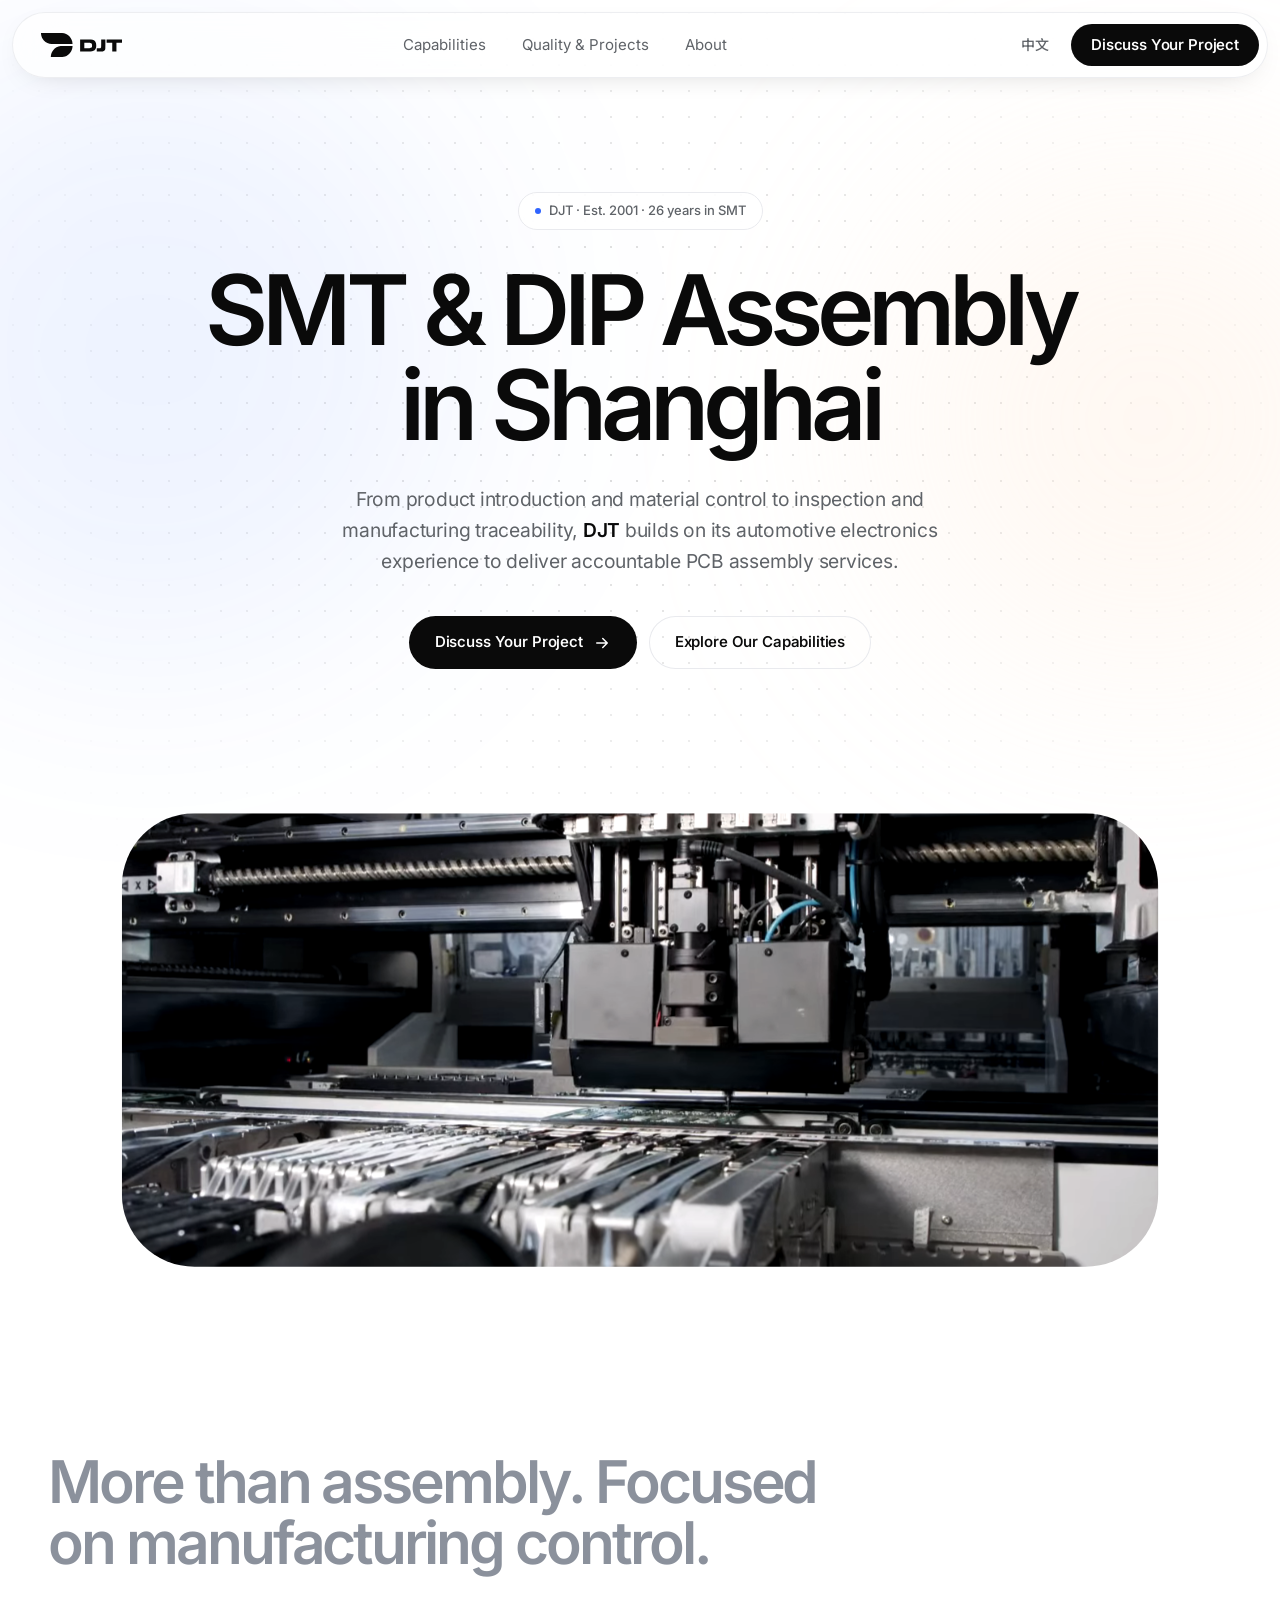
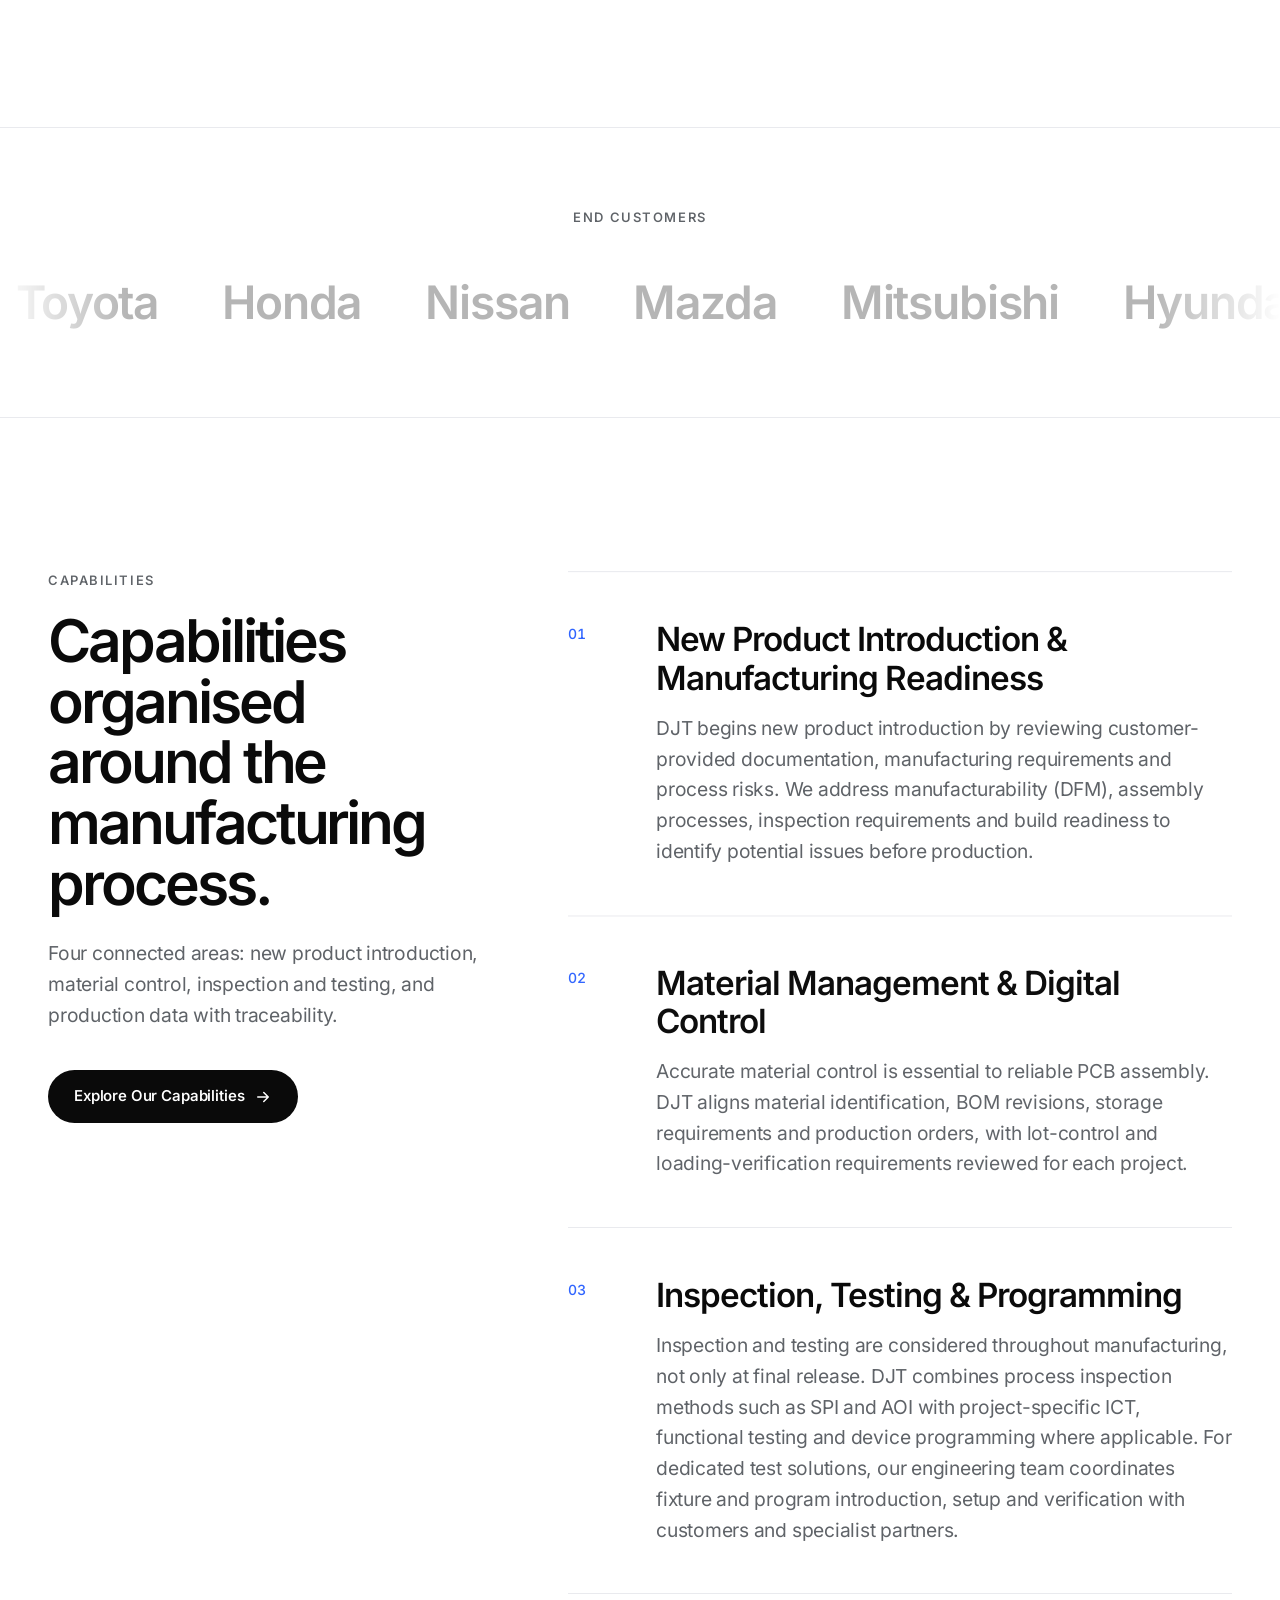
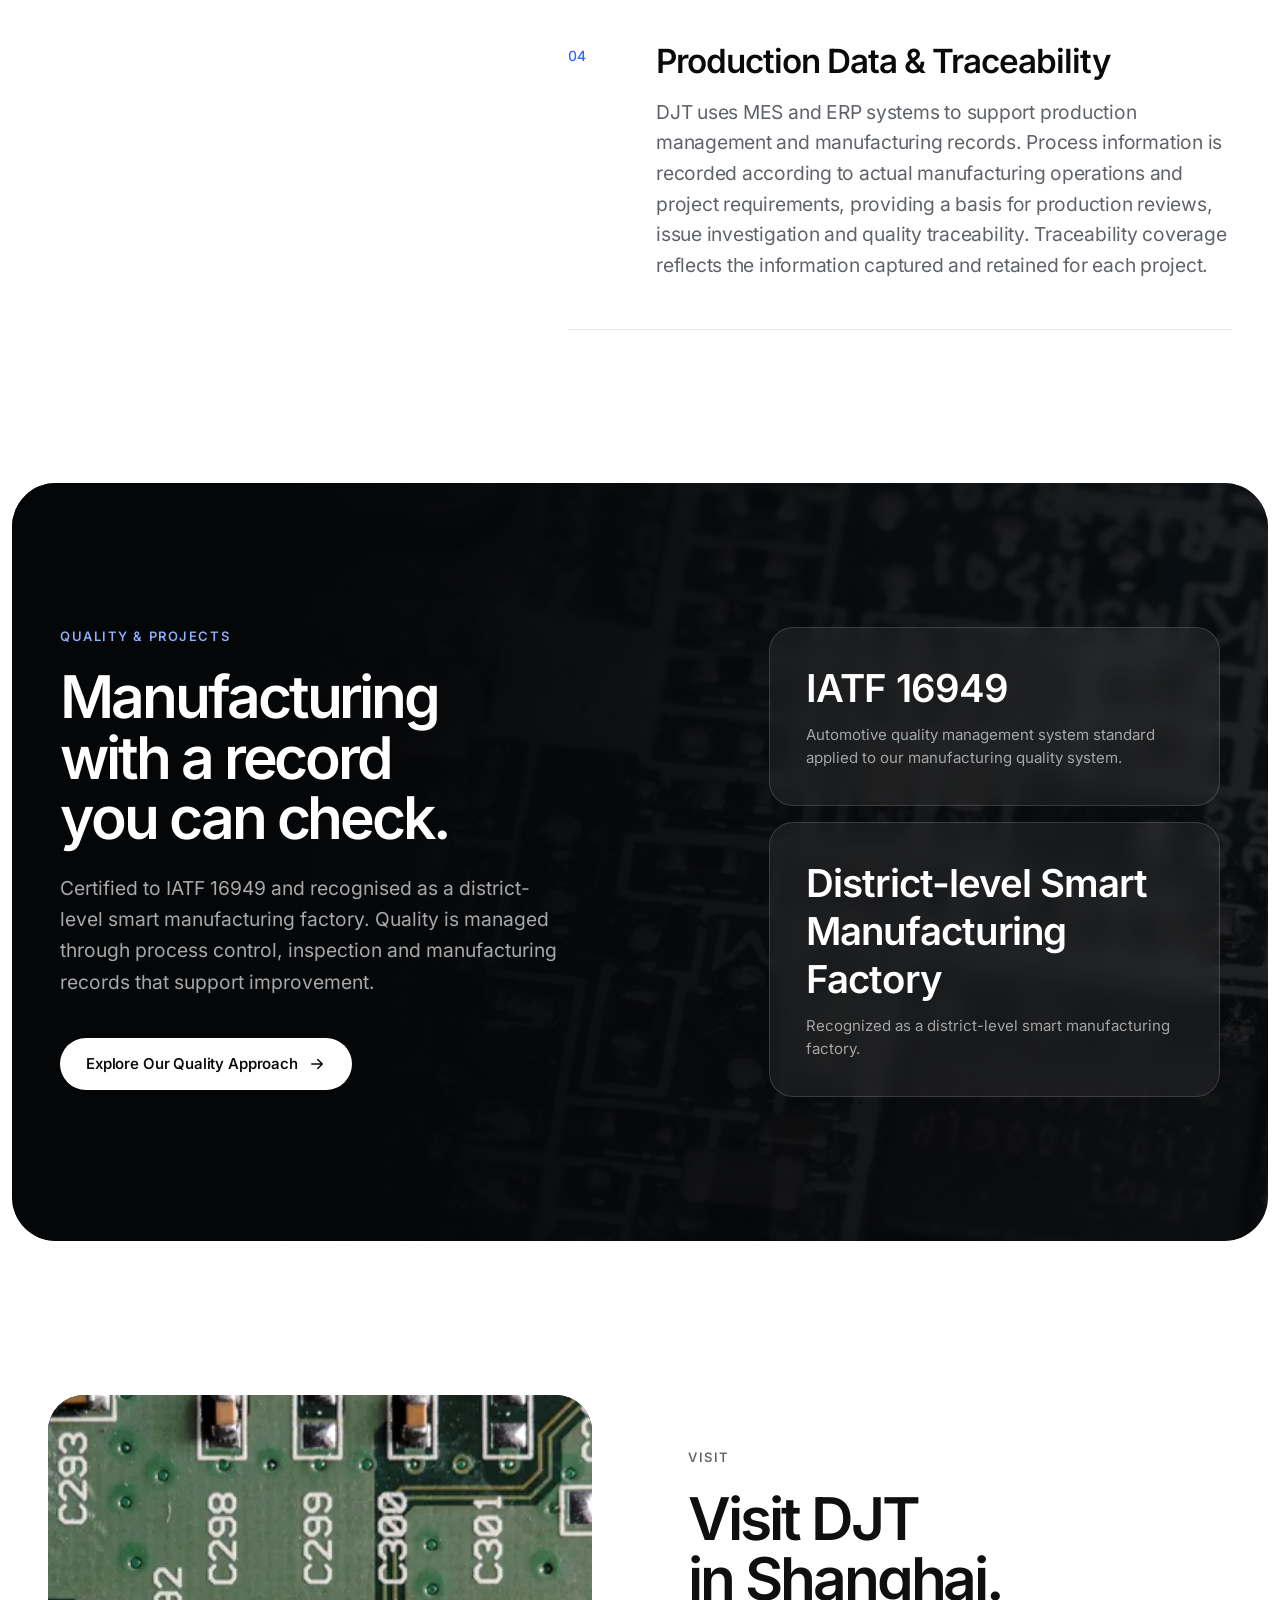
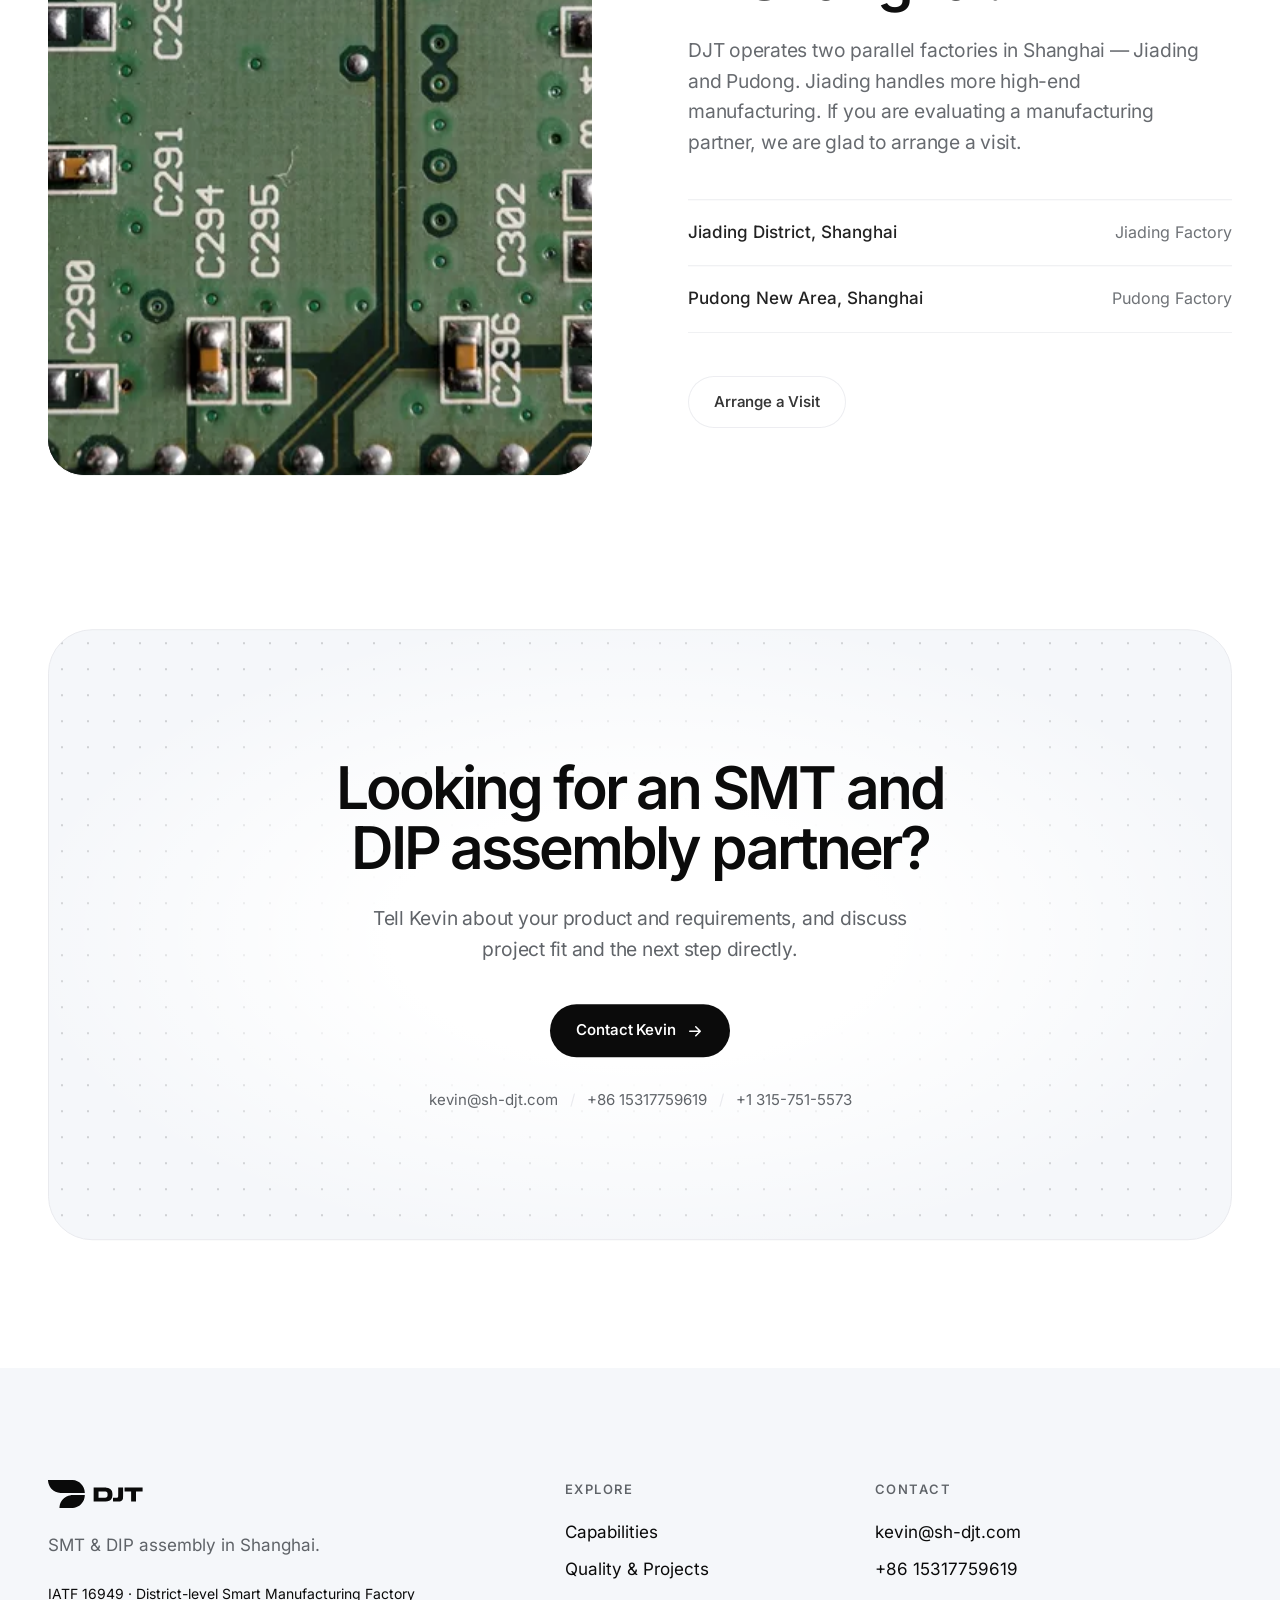
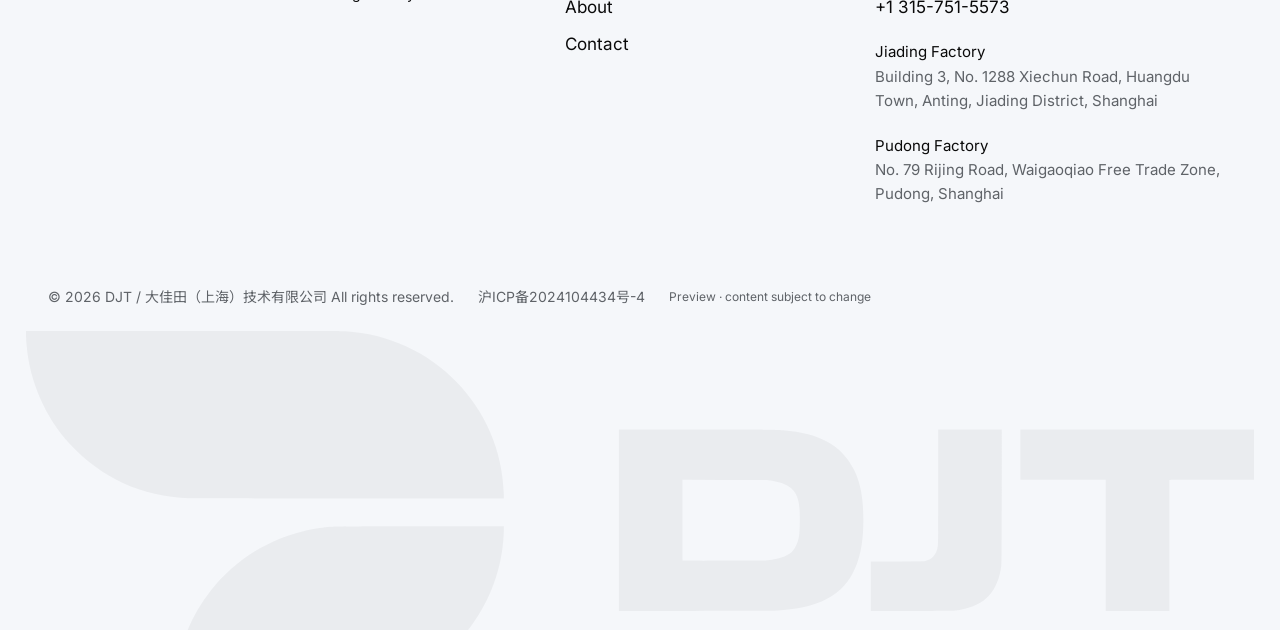
==== commit 370f7a40: "Deploy staging from djt-website 8f3661b" ====
--- a/index.html
+++ b/index.html
@@ -1,4 +1,4 @@
 <!DOCTYPE html><html lang="en"> <head><meta charset="utf-8"><meta name="viewport" content="width=device-width, initial-scale=1"><title>DJT | SMT &amp; DIP Assembly in Shanghai</title><meta name="description" content="DJT is an SMT and DIP assembly manufacturer in Shanghai, building on automotive electronics experience. More than assembly — focused on manufacturing control."><meta name="robots" content="noindex, nofollow"><link rel="canonical" href="https://djt-technology.github.io/"><link rel="alternate" hreflang="en" href="https://djt-technology.github.io/"><link rel="alternate" hreflang="zh-CN" href="https://djt-technology.github.io/zh/"><link rel="alternate" hreflang="x-default" href="https://djt-technology.github.io/"><meta property="og:title" content="DJT | SMT &#38; DIP Assembly in Shanghai"><meta property="og:description" content="DJT is an SMT and DIP assembly manufacturer in Shanghai, building on automotive electronics experience. More than assembly — focused on manufacturing control."><meta property="og:type" content="website"><meta property="og:url" content="https://djt-technology.github.io/"><meta name="theme-color" content="#ffffff"><link rel="icon" href="/favicon.svg" type="image/svg+xml"><script>
       // Motion is opt-in: only when the user has not asked for reduced motion.
       if (!matchMedia('(prefers-reduced-motion: reduce)').matches) document.documentElement.classList.add('motion');
-    </script><link rel="stylesheet" href="/_astro/_slug_.CxOFLsWy.css"></head> <body> <a href="#main" class="sr-only focus:not-sr-only focus:fixed focus:left-4 focus:top-4 focus:z-[60] focus:rounded-full focus:bg-white focus:px-4 focus:py-2">Skip to content</a> <header class="site fixed left-1/2 top-3 z-50 w-[min(1360px,calc(100%-24px))] rounded-full border border-line/80 bg-white/75 shadow-[0_8px_30px_-18px_rgb(0,0,0,0.25)] backdrop-blur-xl" style="translate:-50% 0"> <div class="flex h-14 items-center justify-between gap-4 pl-5 pr-2 md:h-16 md:pl-7"> <a href="/" aria-label="DJT" class="block shrink-0"><svg xmlns="http://www.w3.org/2000/svg" viewBox="0 0 5984 1771" fill="currentColor" class="h-5 w-auto md:h-6" role="img" aria-label="DJT"><path fill-rule="evenodd" d="M725 1752C725 1731 727 1701 731 1672C748 1523 807 1381 900 1264C1037 1091 1233 982 1450 957C1495 951 1470 952 1915 951L2327 951L2327 977C2326 991 2326 1005 2325 1007C2325 1009 2325 1017 2324 1024C2297 1344 2079 1622 1774 1727C1708 1749 1650 1761 1569 1769C1560 1770 1453 1770 1141 1771L725 1771L725 1752ZM2887 921L2887 480L3261 480C3631 480 3650 480 3688 483C3868 498 3972 556 4032 675C4064 740 4078 815 4078 920C4078 1044 4057 1134 4012 1204C3946 1304 3835 1352 3646 1362C3634 1363 3489 1363 3257 1363L2887 1363L2887 921ZM4114 1243L4114 1122L4244 1122L4374 1121L4382 1119C4411 1111 4430 1091 4438 1059C4442 1043 4442 1043 4442 757L4442 480L4597 480L4752 480L4752 803C4751 1103 4751 1128 4750 1141C4734 1268 4671 1337 4552 1357C4518 1363 4530 1362 4314 1363L4114 1363L4114 1243ZM5258 1044L5258 724L5051 724C4938 724 4844 724 4843 724C4842 724 4842 699 4842 602L4842 480L5413 480L5984 480L5984 602L5984 724L5780 724C5668 724 5576 724 5575 724C5574 725 5573 725 5571 725L5568 725L5568 1044L5568 1363L5413 1363L5258 1363L5258 1044ZM3596 1118C3599 1117 3606 1117 3612 1116C3664 1111 3707 1096 3729 1076C3747 1058 3760 1030 3765 994C3768 971 3769 911 3767 872C3763 785 3728 747 3638 731C3603 725 3604 725 3381 725L3197 724L3197 921C3197 1029 3197 1118 3198 1118C3199 1119 3587 1118 3596 1118ZM792 815C563 806 366 716 211 548C94 421 17 245 3 71C2 64 2 56 1 54C1 51 1 38 0 25L-0 0L769 0C1259 0 1544 0 1555 1C1980 25 2316 369 2327 792L2327 816L1563 816C1142 816 795 815 792 815Z"></path></svg></a> <nav class="hidden items-center gap-9 text-[15px] text-muted md:flex" aria-label="Main"> <a href="/capabilities/" class="transition-colors hover:text-ink">Capabilities</a><a href="/quality/" class="transition-colors hover:text-ink">Quality &amp; Projects</a><a href="/about/" class="transition-colors hover:text-ink">About</a> </nav> <div class="flex items-center gap-1.5 md:gap-2"> <a href="/zh/" hreflang="zh-CN" lang="zh-CN" title="切换到中文" class="rounded-full px-3.5 py-2 text-sm font-medium text-muted transition-colors hover:bg-soft hover:text-ink">中文</a> <a href="/contact/" class="btn hidden !px-5 !py-2.5 md:inline-flex">Discuss Your Project</a> <details class="group relative md:hidden"> <summary class="flex h-10 w-10 cursor-pointer list-none items-center justify-center rounded-full bg-ink text-white [&::-webkit-details-marker]:hidden" aria-label="Menu"> <svg width="18" height="18" viewBox="0 0 24 24" fill="none" stroke="currentColor" stroke-width="2" stroke-linecap="round"><path class="group-open:hidden" d="M4 8h16M4 16h16"></path><path class="hidden group-open:block" d="M6 6l12 12M18 6 6 18"></path></svg> </summary> <div class="absolute right-0 top-[calc(100%+12px)] w-[min(300px,calc(100vw-48px))] rounded-3xl border border-line bg-white p-3 shadow-2xl"> <a href="/capabilities/" class="block rounded-2xl px-4 py-3.5 text-[17px] font-medium hover:bg-soft">Capabilities</a><a href="/quality/" class="block rounded-2xl px-4 py-3.5 text-[17px] font-medium hover:bg-soft">Quality &amp; Projects</a><a href="/about/" class="block rounded-2xl px-4 py-3.5 text-[17px] font-medium hover:bg-soft">About</a><a href="/contact/" class="block rounded-2xl px-4 py-3.5 text-[17px] font-medium hover:bg-soft">Contact</a> </div> </details> </div> </div> </header> <main id="main">  <section class="relative overflow-hidden pt-36 md:pt-48"> <div class="glow pointer-events-none absolute -left-40 top-10 h-[620px] w-[620px] rounded-full bg-blue/8 blur-[120px]" aria-hidden="true"></div> <div class="glow glow-b pointer-events-none absolute -right-32 top-40 h-[520px] w-[520px] rounded-full bg-warm/25 blur-[120px]" aria-hidden="true"></div> <div class="dots pointer-events-none absolute inset-0 [mask-image:radial-gradient(ellipse_60%_50%_at_50%_30%,#000,transparent)]" aria-hidden="true"></div> <div class="wrap relative text-center"> <p class="rise mx-auto inline-flex items-center gap-2 rounded-full border border-line bg-white/80 px-4 py-2 text-[13px] font-medium text-muted backdrop-blur" style="--i:0"><span class="h-1.5 w-1.5 rounded-full bg-blue"></span>DJT · Est. 2001 · 26 years in SMT</p> <h1 class="display rise mx-auto mt-8 max-w-[9.6em]" style="--i:1"> <span class="block">SMT &amp; DIP Assembly</span><span class="block">in Shanghai</span> </h1> <p class="lead rise mx-auto mt-8 max-w-2xl" style="--i:2">From product introduction and material control to inspection and manufacturing traceability, <strong class="font-semibold text-ink">DJT</strong> builds on its automotive electronics experience to deliver accountable PCB assembly services.</p> <div class="rise mt-10 flex flex-wrap justify-center gap-3" style="--i:3"> <a href="/contact/" class="btn">Discuss Your Project<svg width="18" height="18" viewBox="0 0 24 24" fill="none" stroke="currentColor" stroke-width="2" stroke-linecap="round" stroke-linejoin="round" aria-hidden="true"><path d="M5 12h14m-6-6 6 6-6 6"></path></svg></a> <a href="/capabilities/" class="btn btn-ghost">Explore Our Capabilities</a> </div> </div> <div class="wrap relative mt-20 md:mt-28"> <div data-grow class="overflow-hidden rounded-[22px] will-change-transform sm:rounded-[40px]"> <figure class="photo aspect-[4/5] sm:aspect-[16/9] lg:aspect-[16/7]"> <video class="absolute inset-0 h-full w-full object-cover" muted loop playsinline preload="metadata" poster="/_astro/macro.MWbk1FkZ_1eRR9A.webp" aria-hidden="true" tabindex="-1" data-hero-video> <source src="/video/hero.webm" type="video/webm"> <source src="/video/hero.mp4" type="video/mp4"> </video> </figure> </div> </div> </section>  <section class="section"> <div class="wrap"> <h2 class="h2 max-w-[17em] !text-[clamp(30px,4.6vw,70px)]" data-words> <span class="w">More</span> <span class="w">than</span> <span class="w">assembly.</span> <span class="w">Focused</span> <span class="w">on</span> <span class="w">manufacturing</span> <span class="w">control.</span>  </h2> </div> </section>  <section class="marquee overflow-hidden border-y border-line py-14 md:py-20" aria-label="End Customers"> <p class="kicker text-center !text-muted" data-reveal>End Customers</p> <div class="mt-10 overflow-hidden px-4 [.motion_&]:[mask-image:linear-gradient(90deg,transparent,#000_10%,#000_90%,transparent)]" data-reveal> <div class="marquee-track"> <ul> <li class="shrink-0 whitespace-nowrap text-[clamp(28px,3.6vw,52px)] font-semibold tracking-tight text-ink/30 transition-colors hover:text-ink">Toyota</li><li class="shrink-0 whitespace-nowrap text-[clamp(28px,3.6vw,52px)] font-semibold tracking-tight text-ink/30 transition-colors hover:text-ink">Honda</li><li class="shrink-0 whitespace-nowrap text-[clamp(28px,3.6vw,52px)] font-semibold tracking-tight text-ink/30 transition-colors hover:text-ink">Nissan</li><li class="shrink-0 whitespace-nowrap text-[clamp(28px,3.6vw,52px)] font-semibold tracking-tight text-ink/30 transition-colors hover:text-ink">Mazda</li><li class="shrink-0 whitespace-nowrap text-[clamp(28px,3.6vw,52px)] font-semibold tracking-tight text-ink/30 transition-colors hover:text-ink">Mitsubishi</li><li class="shrink-0 whitespace-nowrap text-[clamp(28px,3.6vw,52px)] font-semibold tracking-tight text-ink/30 transition-colors hover:text-ink">Hyundai</li><li class="shrink-0 whitespace-nowrap text-[clamp(28px,3.6vw,52px)] font-semibold tracking-tight text-ink/30 transition-colors hover:text-ink">Kia</li><li class="shrink-0 whitespace-nowrap text-[clamp(28px,3.6vw,52px)] font-semibold tracking-tight text-ink/30 transition-colors hover:text-ink">Volkswagen</li><li class="shrink-0 whitespace-nowrap text-[clamp(28px,3.6vw,52px)] font-semibold tracking-tight text-ink/30 transition-colors hover:text-ink">Audi</li><li class="shrink-0 whitespace-nowrap text-[clamp(28px,3.6vw,52px)] font-semibold tracking-tight text-ink/30 transition-colors hover:text-ink">BMW</li><li class="shrink-0 whitespace-nowrap text-[clamp(28px,3.6vw,52px)] font-semibold tracking-tight text-ink/30 transition-colors hover:text-ink">Mercedes-Benz</li><li class="shrink-0 whitespace-nowrap text-[clamp(28px,3.6vw,52px)] font-semibold tracking-tight text-ink/30 transition-colors hover:text-ink">Porsche</li><li class="shrink-0 whitespace-nowrap text-[clamp(28px,3.6vw,52px)] font-semibold tracking-tight text-ink/30 transition-colors hover:text-ink">Volvo</li><li class="shrink-0 whitespace-nowrap text-[clamp(28px,3.6vw,52px)] font-semibold tracking-tight text-ink/30 transition-colors hover:text-ink">Ford</li><li class="shrink-0 whitespace-nowrap text-[clamp(28px,3.6vw,52px)] font-semibold tracking-tight text-ink/30 transition-colors hover:text-ink">GM</li><li class="shrink-0 whitespace-nowrap text-[clamp(28px,3.6vw,52px)] font-semibold tracking-tight text-ink/30 transition-colors hover:text-ink">Chevrolet</li><li class="shrink-0 whitespace-nowrap text-[clamp(28px,3.6vw,52px)] font-semibold tracking-tight text-ink/30 transition-colors hover:text-ink">Buick</li><li class="shrink-0 whitespace-nowrap text-[clamp(28px,3.6vw,52px)] font-semibold tracking-tight text-ink/30 transition-colors hover:text-ink">Cadillac</li><li class="shrink-0 whitespace-nowrap text-[clamp(28px,3.6vw,52px)] font-semibold tracking-tight text-ink/30 transition-colors hover:text-ink">Jeep</li><li class="shrink-0 whitespace-nowrap text-[clamp(28px,3.6vw,52px)] font-semibold tracking-tight text-ink/30 transition-colors hover:text-ink">Stellantis</li><li class="shrink-0 whitespace-nowrap text-[clamp(28px,3.6vw,52px)] font-semibold tracking-tight text-ink/30 transition-colors hover:text-ink">Renault</li><li class="shrink-0 whitespace-nowrap text-[clamp(28px,3.6vw,52px)] font-semibold tracking-tight text-ink/30 transition-colors hover:text-ink">Jaguar</li><li class="shrink-0 whitespace-nowrap text-[clamp(28px,3.6vw,52px)] font-semibold tracking-tight text-ink/30 transition-colors hover:text-ink">Land Rover</li><li class="shrink-0 whitespace-nowrap text-[clamp(28px,3.6vw,52px)] font-semibold tracking-tight text-ink/30 transition-colors hover:text-ink">Tesla</li><li class="shrink-0 whitespace-nowrap text-[clamp(28px,3.6vw,52px)] font-semibold tracking-tight text-ink/30 transition-colors hover:text-ink">BYD</li><li class="shrink-0 whitespace-nowrap text-[clamp(28px,3.6vw,52px)] font-semibold tracking-tight text-ink/30 transition-colors hover:text-ink">Geely</li><li class="shrink-0 whitespace-nowrap text-[clamp(28px,3.6vw,52px)] font-semibold tracking-tight text-ink/30 transition-colors hover:text-ink">Lynk &amp; Co</li><li class="shrink-0 whitespace-nowrap text-[clamp(28px,3.6vw,52px)] font-semibold tracking-tight text-ink/30 transition-colors hover:text-ink">Zeekr</li><li class="shrink-0 whitespace-nowrap text-[clamp(28px,3.6vw,52px)] font-semibold tracking-tight text-ink/30 transition-colors hover:text-ink">GWM</li><li class="shrink-0 whitespace-nowrap text-[clamp(28px,3.6vw,52px)] font-semibold tracking-tight text-ink/30 transition-colors hover:text-ink">Wey</li><li class="shrink-0 whitespace-nowrap text-[clamp(28px,3.6vw,52px)] font-semibold tracking-tight text-ink/30 transition-colors hover:text-ink">Tank</li><li class="shrink-0 whitespace-nowrap text-[clamp(28px,3.6vw,52px)] font-semibold tracking-tight text-ink/30 transition-colors hover:text-ink">Haval</li><li class="shrink-0 whitespace-nowrap text-[clamp(28px,3.6vw,52px)] font-semibold tracking-tight text-ink/30 transition-colors hover:text-ink">Chery</li><li class="shrink-0 whitespace-nowrap text-[clamp(28px,3.6vw,52px)] font-semibold tracking-tight text-ink/30 transition-colors hover:text-ink">Exeed</li><li class="shrink-0 whitespace-nowrap text-[clamp(28px,3.6vw,52px)] font-semibold tracking-tight text-ink/30 transition-colors hover:text-ink">Aion</li><li class="shrink-0 whitespace-nowrap text-[clamp(28px,3.6vw,52px)] font-semibold tracking-tight text-ink/30 transition-colors hover:text-ink">Trumpchi</li><li class="shrink-0 whitespace-nowrap text-[clamp(28px,3.6vw,52px)] font-semibold tracking-tight text-ink/30 transition-colors hover:text-ink">GAC</li><li class="shrink-0 whitespace-nowrap text-[clamp(28px,3.6vw,52px)] font-semibold tracking-tight text-ink/30 transition-colors hover:text-ink">Changan</li><li class="shrink-0 whitespace-nowrap text-[clamp(28px,3.6vw,52px)] font-semibold tracking-tight text-ink/30 transition-colors hover:text-ink">Deepal</li><li class="shrink-0 whitespace-nowrap text-[clamp(28px,3.6vw,52px)] font-semibold tracking-tight text-ink/30 transition-colors hover:text-ink">Avatr</li><li class="shrink-0 whitespace-nowrap text-[clamp(28px,3.6vw,52px)] font-semibold tracking-tight text-ink/30 transition-colors hover:text-ink">NIO</li><li class="shrink-0 whitespace-nowrap text-[clamp(28px,3.6vw,52px)] font-semibold tracking-tight text-ink/30 transition-colors hover:text-ink">XPeng</li><li class="shrink-0 whitespace-nowrap text-[clamp(28px,3.6vw,52px)] font-semibold tracking-tight text-ink/30 transition-colors hover:text-ink">Li Auto</li><li class="shrink-0 whitespace-nowrap text-[clamp(28px,3.6vw,52px)] font-semibold tracking-tight text-ink/30 transition-colors hover:text-ink">AITO</li><li class="shrink-0 whitespace-nowrap text-[clamp(28px,3.6vw,52px)] font-semibold tracking-tight text-ink/30 transition-colors hover:text-ink">IM Motors</li><li class="shrink-0 whitespace-nowrap text-[clamp(28px,3.6vw,52px)] font-semibold tracking-tight text-ink/30 transition-colors hover:text-ink">Rising Auto</li><li class="shrink-0 whitespace-nowrap text-[clamp(28px,3.6vw,52px)] font-semibold tracking-tight text-ink/30 transition-colors hover:text-ink">Neta</li><li class="shrink-0 whitespace-nowrap text-[clamp(28px,3.6vw,52px)] font-semibold tracking-tight text-ink/30 transition-colors hover:text-ink">Leapmotor</li><li class="shrink-0 whitespace-nowrap text-[clamp(28px,3.6vw,52px)] font-semibold tracking-tight text-ink/30 transition-colors hover:text-ink">Xiaomi</li><li class="shrink-0 whitespace-nowrap text-[clamp(28px,3.6vw,52px)] font-semibold tracking-tight text-ink/30 transition-colors hover:text-ink">Hongqi</li><li class="shrink-0 whitespace-nowrap text-[clamp(28px,3.6vw,52px)] font-semibold tracking-tight text-ink/30 transition-colors hover:text-ink">Roewe</li><li class="shrink-0 whitespace-nowrap text-[clamp(28px,3.6vw,52px)] font-semibold tracking-tight text-ink/30 transition-colors hover:text-ink">MG</li><li class="shrink-0 whitespace-nowrap text-[clamp(28px,3.6vw,52px)] font-semibold tracking-tight text-ink/30 transition-colors hover:text-ink">Voyah</li><li class="shrink-0 whitespace-nowrap text-[clamp(28px,3.6vw,52px)] font-semibold tracking-tight text-ink/30 transition-colors hover:text-ink">Seres</li> </ul><ul aria-hidden="true"> <li class="shrink-0 whitespace-nowrap text-[clamp(28px,3.6vw,52px)] font-semibold tracking-tight text-ink/30 transition-colors hover:text-ink">Toyota</li><li class="shrink-0 whitespace-nowrap text-[clamp(28px,3.6vw,52px)] font-semibold tracking-tight text-ink/30 transition-colors hover:text-ink">Honda</li><li class="shrink-0 whitespace-nowrap text-[clamp(28px,3.6vw,52px)] font-semibold tracking-tight text-ink/30 transition-colors hover:text-ink">Nissan</li><li class="shrink-0 whitespace-nowrap text-[clamp(28px,3.6vw,52px)] font-semibold tracking-tight text-ink/30 transition-colors hover:text-ink">Mazda</li><li class="shrink-0 whitespace-nowrap text-[clamp(28px,3.6vw,52px)] font-semibold tracking-tight text-ink/30 transition-colors hover:text-ink">Mitsubishi</li><li class="shrink-0 whitespace-nowrap text-[clamp(28px,3.6vw,52px)] font-semibold tracking-tight text-ink/30 transition-colors hover:text-ink">Hyundai</li><li class="shrink-0 whitespace-nowrap text-[clamp(28px,3.6vw,52px)] font-semibold tracking-tight text-ink/30 transition-colors hover:text-ink">Kia</li><li class="shrink-0 whitespace-nowrap text-[clamp(28px,3.6vw,52px)] font-semibold tracking-tight text-ink/30 transition-colors hover:text-ink">Volkswagen</li><li class="shrink-0 whitespace-nowrap text-[clamp(28px,3.6vw,52px)] font-semibold tracking-tight text-ink/30 transition-colors hover:text-ink">Audi</li><li class="shrink-0 whitespace-nowrap text-[clamp(28px,3.6vw,52px)] font-semibold tracking-tight text-ink/30 transition-colors hover:text-ink">BMW</li><li class="shrink-0 whitespace-nowrap text-[clamp(28px,3.6vw,52px)] font-semibold tracking-tight text-ink/30 transition-colors hover:text-ink">Mercedes-Benz</li><li class="shrink-0 whitespace-nowrap text-[clamp(28px,3.6vw,52px)] font-semibold tracking-tight text-ink/30 transition-colors hover:text-ink">Porsche</li><li class="shrink-0 whitespace-nowrap text-[clamp(28px,3.6vw,52px)] font-semibold tracking-tight text-ink/30 transition-colors hover:text-ink">Volvo</li><li class="shrink-0 whitespace-nowrap text-[clamp(28px,3.6vw,52px)] font-semibold tracking-tight text-ink/30 transition-colors hover:text-ink">Ford</li><li class="shrink-0 whitespace-nowrap text-[clamp(28px,3.6vw,52px)] font-semibold tracking-tight text-ink/30 transition-colors hover:text-ink">GM</li><li class="shrink-0 whitespace-nowrap text-[clamp(28px,3.6vw,52px)] font-semibold tracking-tight text-ink/30 transition-colors hover:text-ink">Chevrolet</li><li class="shrink-0 whitespace-nowrap text-[clamp(28px,3.6vw,52px)] font-semibold tracking-tight text-ink/30 transition-colors hover:text-ink">Buick</li><li class="shrink-0 whitespace-nowrap text-[clamp(28px,3.6vw,52px)] font-semibold tracking-tight text-ink/30 transition-colors hover:text-ink">Cadillac</li><li class="shrink-0 whitespace-nowrap text-[clamp(28px,3.6vw,52px)] font-semibold tracking-tight text-ink/30 transition-colors hover:text-ink">Jeep</li><li class="shrink-0 whitespace-nowrap text-[clamp(28px,3.6vw,52px)] font-semibold tracking-tight text-ink/30 transition-colors hover:text-ink">Stellantis</li><li class="shrink-0 whitespace-nowrap text-[clamp(28px,3.6vw,52px)] font-semibold tracking-tight text-ink/30 transition-colors hover:text-ink">Renault</li><li class="shrink-0 whitespace-nowrap text-[clamp(28px,3.6vw,52px)] font-semibold tracking-tight text-ink/30 transition-colors hover:text-ink">Jaguar</li><li class="shrink-0 whitespace-nowrap text-[clamp(28px,3.6vw,52px)] font-semibold tracking-tight text-ink/30 transition-colors hover:text-ink">Land Rover</li><li class="shrink-0 whitespace-nowrap text-[clamp(28px,3.6vw,52px)] font-semibold tracking-tight text-ink/30 transition-colors hover:text-ink">Tesla</li><li class="shrink-0 whitespace-nowrap text-[clamp(28px,3.6vw,52px)] font-semibold tracking-tight text-ink/30 transition-colors hover:text-ink">BYD</li><li class="shrink-0 whitespace-nowrap text-[clamp(28px,3.6vw,52px)] font-semibold tracking-tight text-ink/30 transition-colors hover:text-ink">Geely</li><li class="shrink-0 whitespace-nowrap text-[clamp(28px,3.6vw,52px)] font-semibold tracking-tight text-ink/30 transition-colors hover:text-ink">Lynk &amp; Co</li><li class="shrink-0 whitespace-nowrap text-[clamp(28px,3.6vw,52px)] font-semibold tracking-tight text-ink/30 transition-colors hover:text-ink">Zeekr</li><li class="shrink-0 whitespace-nowrap text-[clamp(28px,3.6vw,52px)] font-semibold tracking-tight text-ink/30 transition-colors hover:text-ink">GWM</li><li class="shrink-0 whitespace-nowrap text-[clamp(28px,3.6vw,52px)] font-semibold tracking-tight text-ink/30 transition-colors hover:text-ink">Wey</li><li class="shrink-0 whitespace-nowrap text-[clamp(28px,3.6vw,52px)] font-semibold tracking-tight text-ink/30 transition-colors hover:text-ink">Tank</li><li class="shrink-0 whitespace-nowrap text-[clamp(28px,3.6vw,52px)] font-semibold tracking-tight text-ink/30 transition-colors hover:text-ink">Haval</li><li class="shrink-0 whitespace-nowrap text-[clamp(28px,3.6vw,52px)] font-semibold tracking-tight text-ink/30 transition-colors hover:text-ink">Chery</li><li class="shrink-0 whitespace-nowrap text-[clamp(28px,3.6vw,52px)] font-semibold tracking-tight text-ink/30 transition-colors hover:text-ink">Exeed</li><li class="shrink-0 whitespace-nowrap text-[clamp(28px,3.6vw,52px)] font-semibold tracking-tight text-ink/30 transition-colors hover:text-ink">Aion</li><li class="shrink-0 whitespace-nowrap text-[clamp(28px,3.6vw,52px)] font-semibold tracking-tight text-ink/30 transition-colors hover:text-ink">Trumpchi</li><li class="shrink-0 whitespace-nowrap text-[clamp(28px,3.6vw,52px)] font-semibold tracking-tight text-ink/30 transition-colors hover:text-ink">GAC</li><li class="shrink-0 whitespace-nowrap text-[clamp(28px,3.6vw,52px)] font-semibold tracking-tight text-ink/30 transition-colors hover:text-ink">Changan</li><li class="shrink-0 whitespace-nowrap text-[clamp(28px,3.6vw,52px)] font-semibold tracking-tight text-ink/30 transition-colors hover:text-ink">Deepal</li><li class="shrink-0 whitespace-nowrap text-[clamp(28px,3.6vw,52px)] font-semibold tracking-tight text-ink/30 transition-colors hover:text-ink">Avatr</li><li class="shrink-0 whitespace-nowrap text-[clamp(28px,3.6vw,52px)] font-semibold tracking-tight text-ink/30 transition-colors hover:text-ink">NIO</li><li class="shrink-0 whitespace-nowrap text-[clamp(28px,3.6vw,52px)] font-semibold tracking-tight text-ink/30 transition-colors hover:text-ink">XPeng</li><li class="shrink-0 whitespace-nowrap text-[clamp(28px,3.6vw,52px)] font-semibold tracking-tight text-ink/30 transition-colors hover:text-ink">Li Auto</li><li class="shrink-0 whitespace-nowrap text-[clamp(28px,3.6vw,52px)] font-semibold tracking-tight text-ink/30 transition-colors hover:text-ink">AITO</li><li class="shrink-0 whitespace-nowrap text-[clamp(28px,3.6vw,52px)] font-semibold tracking-tight text-ink/30 transition-colors hover:text-ink">IM Motors</li><li class="shrink-0 whitespace-nowrap text-[clamp(28px,3.6vw,52px)] font-semibold tracking-tight text-ink/30 transition-colors hover:text-ink">Rising Auto</li><li class="shrink-0 whitespace-nowrap text-[clamp(28px,3.6vw,52px)] font-semibold tracking-tight text-ink/30 transition-colors hover:text-ink">Neta</li><li class="shrink-0 whitespace-nowrap text-[clamp(28px,3.6vw,52px)] font-semibold tracking-tight text-ink/30 transition-colors hover:text-ink">Leapmotor</li><li class="shrink-0 whitespace-nowrap text-[clamp(28px,3.6vw,52px)] font-semibold tracking-tight text-ink/30 transition-colors hover:text-ink">Xiaomi</li><li class="shrink-0 whitespace-nowrap text-[clamp(28px,3.6vw,52px)] font-semibold tracking-tight text-ink/30 transition-colors hover:text-ink">Hongqi</li><li class="shrink-0 whitespace-nowrap text-[clamp(28px,3.6vw,52px)] font-semibold tracking-tight text-ink/30 transition-colors hover:text-ink">Roewe</li><li class="shrink-0 whitespace-nowrap text-[clamp(28px,3.6vw,52px)] font-semibold tracking-tight text-ink/30 transition-colors hover:text-ink">MG</li><li class="shrink-0 whitespace-nowrap text-[clamp(28px,3.6vw,52px)] font-semibold tracking-tight text-ink/30 transition-colors hover:text-ink">Voyah</li><li class="shrink-0 whitespace-nowrap text-[clamp(28px,3.6vw,52px)] font-semibold tracking-tight text-ink/30 transition-colors hover:text-ink">Seres</li> </ul> </div> </div> </section> <section class="section"> <div class="wrap grid gap-16 md:grid-cols-12"> <div class="self-start md:sticky md:top-36 md:col-span-5"> <p class="kicker" data-reveal>Capabilities</p> <h2 class="h2 mt-5" data-reveal>Capabilities organised around the manufacturing process.</h2> <p class="lead mt-6 max-w-md" data-reveal>Four connected areas: new product introduction, material control, inspection and testing, and production data with traceability.</p> <a href="/capabilities/" class="btn mt-10" data-reveal>Explore Our Capabilities<svg width="18" height="18" viewBox="0 0 24 24" fill="none" stroke="currentColor" stroke-width="2" stroke-linecap="round" stroke-linejoin="round" aria-hidden="true"><path d="M5 12h14m-6-6 6 6-6 6"></path></svg></a> </div> <ol class="md:col-span-7 md:col-start-6 [&:has(li:hover)>li:not(:hover)]:opacity-40"> <li class="grid grid-cols-[3.2rem_1fr] gap-x-4 border-t border-line py-10 transition-opacity duration-500 last:border-b md:grid-cols-[4.5rem_1fr] md:py-12" data-reveal> <span class="pt-1 text-sm font-medium tabular-nums text-blue">01</span> <div> <h3 class="h3 !text-[clamp(24px,2.6vw,36px)]">New Product Introduction &amp; Manufacturing Readiness</h3> <p class="lead mt-4 max-w-xl">DJT begins new product introduction by reviewing customer-provided documentation, manufacturing requirements and process risks. We address manufacturability (DFM), assembly processes, inspection requirements and build readiness to identify potential issues before production.</p> </div> </li><li class="grid grid-cols-[3.2rem_1fr] gap-x-4 border-t border-line py-10 transition-opacity duration-500 last:border-b md:grid-cols-[4.5rem_1fr] md:py-12" data-reveal> <span class="pt-1 text-sm font-medium tabular-nums text-blue">02</span> <div> <h3 class="h3 !text-[clamp(24px,2.6vw,36px)]">Material Management &amp; Digital Control</h3> <p class="lead mt-4 max-w-xl">Accurate material control is essential to reliable PCB assembly. DJT aligns material identification, BOM revisions, storage requirements and production orders, with lot-control and loading-verification requirements reviewed for each project.</p> </div> </li><li class="grid grid-cols-[3.2rem_1fr] gap-x-4 border-t border-line py-10 transition-opacity duration-500 last:border-b md:grid-cols-[4.5rem_1fr] md:py-12" data-reveal> <span class="pt-1 text-sm font-medium tabular-nums text-blue">03</span> <div> <h3 class="h3 !text-[clamp(24px,2.6vw,36px)]">Inspection, Testing &amp; Programming</h3> <p class="lead mt-4 max-w-xl">Inspection and testing are considered throughout manufacturing, not only at final release. DJT combines process inspection methods such as SPI and AOI with project-specific ICT, functional testing and device programming where applicable. For dedicated test solutions, our engineering team coordinates fixture and program introduction, setup and verification with customers and specialist partners.</p> </div> </li><li class="grid grid-cols-[3.2rem_1fr] gap-x-4 border-t border-line py-10 transition-opacity duration-500 last:border-b md:grid-cols-[4.5rem_1fr] md:py-12" data-reveal> <span class="pt-1 text-sm font-medium tabular-nums text-blue">04</span> <div> <h3 class="h3 !text-[clamp(24px,2.6vw,36px)]">Production Data &amp; Traceability</h3> <p class="lead mt-4 max-w-xl">DJT uses MES and ERP systems to support production management and manufacturing records. Process information is recorded according to actual manufacturing operations and project requirements, providing a basis for production reviews, issue investigation and quality traceability. Traceability coverage reflects the information captured and retained for each project.</p> </div> </li> </ol> </div> </section>  <section class="px-3"> <div class="relative isolate overflow-hidden rounded-[44px] bg-dark text-white" data-reveal> <figure class="photo photo--quiet absolute inset-0 -z-10 opacity-28"> <img src="/_astro/board.gj6Odh4M_rnNrU.webp" srcset="/_astro/board.gj6Odh4M_ZSQ189.webp 800w, /_astro/board.gj6Odh4M_8S5t8.webp 1280w, /_astro/board.gj6Odh4M_Z24FRAS.webp 1920w" alt sizes="100vw" data-parallax loading="lazy" decoding="async" fetchpriority="auto" width="2000" height="2000" class="absolute inset-0">  </figure> <div class="absolute inset-0 -z-10 bg-[linear-gradient(90deg,#050608_20%,rgb(5_6_8/0.55)_100%)]" aria-hidden="true"></div> <div class="wrap grid gap-14 py-24 md:grid-cols-12 md:py-36"> <div class="md:col-span-6"> <p class="kicker !text-blue-soft">Quality &amp; Projects</p> <h2 class="h2 mt-5">Manufacturing with a record you can check.</h2> <p class="mt-6 max-w-lg text-[clamp(17px,1.5vw,20px)] leading-relaxed text-white/65">Certified to IATF 16949 and recognised as a district-level smart manufacturing factory. Quality is managed through process control, inspection and manufacturing records that support improvement.</p> <a href="/quality/" class="btn btn-light mt-10">Explore Our Quality Approach<svg width="18" height="18" viewBox="0 0 24 24" fill="none" stroke="currentColor" stroke-width="2" stroke-linecap="round" stroke-linejoin="round" aria-hidden="true"><path d="M5 12h14m-6-6 6 6-6 6"></path></svg></a> </div> <div class="grid content-center gap-4 md:col-span-5 md:col-start-8"> <div class="rounded-3xl border border-white/15 bg-white/[0.06] p-7 backdrop-blur-md md:p-9"> <p class="text-[clamp(26px,3vw,42px)] font-semibold leading-tight tracking-tight">IATF 16949</p> <p class="mt-3 text-[15px] text-white/60">Automotive quality management system standard applied to our manufacturing quality system.</p> </div><div class="rounded-3xl border border-white/15 bg-white/[0.06] p-7 backdrop-blur-md md:p-9"> <p class="text-[clamp(26px,3vw,42px)] font-semibold leading-tight tracking-tight">District-level Smart Manufacturing Factory</p> <p class="mt-3 text-[15px] text-white/60">Recognized as a district-level smart manufacturing factory.</p> </div> </div> </div> </div> </section>  <section class="section"> <div class="wrap grid items-center gap-14 md:grid-cols-2 md:gap-24"> <div data-reveal><figure class="photo aspect-[4/5] rounded-[36px]"> <img src="/_astro/inspect.C4GrGGxm_ZFLA8s.webp" srcset="/_astro/inspect.C4GrGGxm_2hl5aG.webp 800w, /_astro/inspect.C4GrGGxm_ZrEwOM.webp 1280w, /_astro/inspect.C4GrGGxm_ZIcYWT.webp 1920w" alt sizes="(min-width:768px) 640px, 100vw" data-parallax loading="lazy" decoding="async" fetchpriority="auto" width="2000" height="1334" class="absolute inset-0">  </figure></div> <div> <p class="kicker" data-reveal>Visit</p> <h2 class="h2 mt-5" data-reveal>Visit DJT in Shanghai.</h2> <p class="lead mt-6 max-w-lg" data-reveal>DJT operates two parallel factories in Shanghai — Jiading and Pudong. Jiading handles more high-end manufacturing. If you are evaluating a manufacturing partner, we are glad to arrange a visit.</p> <ul class="mt-10 divide-y divide-line border-y border-line" data-reveal> <li class="flex items-baseline justify-between gap-6 py-5"><span class="text-[17px] font-medium">Jiading District, Shanghai</span><span class="text-muted">Jiading Factory</span></li><li class="flex items-baseline justify-between gap-6 py-5"><span class="text-[17px] font-medium">Pudong New Area, Shanghai</span><span class="text-muted">Pudong Factory</span></li> </ul> <a href="/about/" class="btn btn-ghost mt-10" data-reveal>Arrange a Visit</a> </div> </div> </section> <section class="wrap pb-24 md:pb-32"> <div class="dots relative overflow-hidden rounded-[44px] border border-line bg-soft px-6 py-20 text-center md:py-32" data-reveal> <div class="pointer-events-none absolute inset-0 bg-[radial-gradient(ellipse_at_center,#fff_30%,transparent_75%)]" aria-hidden="true"></div> <div class="relative"> <h2 class="h2 mx-auto max-w-[18ch]">Looking for an SMT and DIP assembly partner?</h2> <p class="lead mx-auto mt-6 max-w-xl">Tell Kevin about your product and requirements, and discuss project fit and the next step directly.</p> <div class="mt-10 flex flex-wrap items-center justify-center gap-3"> <a href="/contact/" class="btn">Contact Kevin<svg width="18" height="18" viewBox="0 0 24 24" fill="none" stroke="currentColor" stroke-width="2" stroke-linecap="round" stroke-linejoin="round" aria-hidden="true"><path d="M5 12h14m-6-6 6 6-6 6"></path></svg></a> </div> <p class="mt-8 flex flex-col items-center justify-center gap-2 text-[15px] text-muted sm:flex-row sm:flex-wrap sm:gap-x-0 sm:gap-y-1"> <a class="hover:text-ink" href="mailto:kevin@sh-djt.com">kevin@sh-djt.com</a> <span class="contents"> <span class="mx-3 hidden text-line sm:inline" aria-hidden="true">/</span> <a class="hover:text-ink" href="tel:+8615317759619">+86 15317759619</a> </span><span class="contents"> <span class="mx-3 hidden text-line sm:inline" aria-hidden="true">/</span> <a class="hover:text-ink" href="tel:+1315-751-5573">+1 315-751-5573</a> </span> </p> </div> </div> </section> </main> <footer class="relative overflow-hidden bg-soft"> <div class="wrap pt-20 md:pt-28"> <div class="grid gap-14 md:grid-cols-12"> <div class="md:col-span-5"> <svg xmlns="http://www.w3.org/2000/svg" viewBox="0 0 5984 1771" fill="currentColor" class="h-7 w-auto" role="img" aria-label="DJT"><path fill-rule="evenodd" d="M725 1752C725 1731 727 1701 731 1672C748 1523 807 1381 900 1264C1037 1091 1233 982 1450 957C1495 951 1470 952 1915 951L2327 951L2327 977C2326 991 2326 1005 2325 1007C2325 1009 2325 1017 2324 1024C2297 1344 2079 1622 1774 1727C1708 1749 1650 1761 1569 1769C1560 1770 1453 1770 1141 1771L725 1771L725 1752ZM2887 921L2887 480L3261 480C3631 480 3650 480 3688 483C3868 498 3972 556 4032 675C4064 740 4078 815 4078 920C4078 1044 4057 1134 4012 1204C3946 1304 3835 1352 3646 1362C3634 1363 3489 1363 3257 1363L2887 1363L2887 921ZM4114 1243L4114 1122L4244 1122L4374 1121L4382 1119C4411 1111 4430 1091 4438 1059C4442 1043 4442 1043 4442 757L4442 480L4597 480L4752 480L4752 803C4751 1103 4751 1128 4750 1141C4734 1268 4671 1337 4552 1357C4518 1363 4530 1362 4314 1363L4114 1363L4114 1243ZM5258 1044L5258 724L5051 724C4938 724 4844 724 4843 724C4842 724 4842 699 4842 602L4842 480L5413 480L5984 480L5984 602L5984 724L5780 724C5668 724 5576 724 5575 724C5574 725 5573 725 5571 725L5568 725L5568 1044L5568 1363L5413 1363L5258 1363L5258 1044ZM3596 1118C3599 1117 3606 1117 3612 1116C3664 1111 3707 1096 3729 1076C3747 1058 3760 1030 3765 994C3768 971 3769 911 3767 872C3763 785 3728 747 3638 731C3603 725 3604 725 3381 725L3197 724L3197 921C3197 1029 3197 1118 3198 1118C3199 1119 3587 1118 3596 1118ZM792 815C563 806 366 716 211 548C94 421 17 245 3 71C2 64 2 56 1 54C1 51 1 38 0 25L-0 0L769 0C1259 0 1544 0 1555 1C1980 25 2316 369 2327 792L2327 816L1563 816C1142 816 795 815 792 815Z"></path></svg> <p class="mt-6 max-w-sm text-[17px] leading-relaxed text-muted">SMT &amp; DIP assembly in Shanghai.</p> <p class="mt-6 text-sm text-ink">IATF 16949 · District-level Smart Manufacturing Factory</p> </div> <nav class="md:col-span-3" aria-label="Footer"> <p class="kicker mb-5 !text-muted">Explore</p> <ul class="space-y-3 text-[17px]"> <li><a href="/capabilities/" class="transition-colors hover:text-blue">Capabilities</a></li><li><a href="/quality/" class="transition-colors hover:text-blue">Quality &amp; Projects</a></li><li><a href="/about/" class="transition-colors hover:text-blue">About</a></li><li><a href="/contact/" class="transition-colors hover:text-blue">Contact</a></li> </ul> </nav> <div class="md:col-span-4"> <p class="kicker mb-5 !text-muted">Contact</p> <ul class="space-y-3 text-[17px]"> <li><a href="mailto:kevin@sh-djt.com" class="transition-colors hover:text-blue">kevin@sh-djt.com</a></li> <li><a href="tel:+8615317759619" class="transition-colors hover:text-blue">+86 15317759619</a></li><li><a href="tel:+1315-751-5573" class="transition-colors hover:text-blue">+1 315-751-5573</a></li> <li class="pt-2 text-[15px] leading-relaxed text-muted"><span class="text-ink">Jiading Factory</span><br>Building 3, No. 1288 Xiechun Road, Huangdu Town, Anting, Jiading District, Shanghai</li><li class="pt-2 text-[15px] leading-relaxed text-muted"><span class="text-ink">Pudong Factory</span><br>No. 79 Rijing Road, Waigaoqiao Free Trade Zone, Pudong, Shanghai</li> </ul> </div> </div> <div class="mt-20 flex flex-col gap-2 pb-6 text-sm text-muted sm:flex-row sm:flex-wrap sm:items-center sm:gap-x-6 sm:gap-y-2"> <p> © 2026 DJT / 大佳田（上海）技术有限公司  All rights reserved. </p> <p> <a href="https://beian.miit.gov.cn/" target="_blank" rel="noopener noreferrer" class="transition-colors hover:text-blue">沪ICP备2024104434号-4</a> </p> <p class="text-xs">Preview · content subject to change</p> </div> </div> <div class="pointer-events-none select-none mt-0 -mb-[5vw] px-[2vw] text-ink/[0.045]" aria-hidden="true"><svg xmlns="http://www.w3.org/2000/svg" viewBox="0 0 5984 1771" fill="currentColor" class="h-auto w-full" role="img" aria-label="DJT"><path fill-rule="evenodd" d="M725 1752C725 1731 727 1701 731 1672C748 1523 807 1381 900 1264C1037 1091 1233 982 1450 957C1495 951 1470 952 1915 951L2327 951L2327 977C2326 991 2326 1005 2325 1007C2325 1009 2325 1017 2324 1024C2297 1344 2079 1622 1774 1727C1708 1749 1650 1761 1569 1769C1560 1770 1453 1770 1141 1771L725 1771L725 1752ZM2887 921L2887 480L3261 480C3631 480 3650 480 3688 483C3868 498 3972 556 4032 675C4064 740 4078 815 4078 920C4078 1044 4057 1134 4012 1204C3946 1304 3835 1352 3646 1362C3634 1363 3489 1363 3257 1363L2887 1363L2887 921ZM4114 1243L4114 1122L4244 1122L4374 1121L4382 1119C4411 1111 4430 1091 4438 1059C4442 1043 4442 1043 4442 757L4442 480L4597 480L4752 480L4752 803C4751 1103 4751 1128 4750 1141C4734 1268 4671 1337 4552 1357C4518 1363 4530 1362 4314 1363L4114 1363L4114 1243ZM5258 1044L5258 724L5051 724C4938 724 4844 724 4843 724C4842 724 4842 699 4842 602L4842 480L5413 480L5984 480L5984 602L5984 724L5780 724C5668 724 5576 724 5575 724C5574 725 5573 725 5571 725L5568 725L5568 1044L5568 1363L5413 1363L5258 1363L5258 1044ZM3596 1118C3599 1117 3606 1117 3612 1116C3664 1111 3707 1096 3729 1076C3747 1058 3760 1030 3765 994C3768 971 3769 911 3767 872C3763 785 3728 747 3638 731C3603 725 3604 725 3381 725L3197 724L3197 921C3197 1029 3197 1118 3198 1118C3199 1119 3587 1118 3596 1118ZM792 815C563 806 366 716 211 548C94 421 17 245 3 71C2 64 2 56 1 54C1 51 1 38 0 25L-0 0L769 0C1259 0 1544 0 1555 1C1980 25 2316 369 2327 792L2327 816L1563 816C1142 816 795 815 792 815Z"></path></svg></div> </footer> <script type="module" src="/_astro/Base.astro_astro_type_script_index_0_lang.Df6E1egy.js"></script> </body> </html>+    </script><link rel="stylesheet" href="/_astro/_slug_.Df1zEVz1.css"></head> <body> <a href="#main" class="sr-only focus:not-sr-only focus:fixed focus:left-4 focus:top-4 focus:z-[60] focus:rounded-full focus:bg-white focus:px-4 focus:py-2">Skip to content</a> <header class="site fixed left-1/2 top-3 z-50 w-[min(1360px,calc(100%-24px))] rounded-full border border-line/80 bg-white/75 shadow-[0_8px_30px_-18px_rgb(0,0,0,0.25)] backdrop-blur-xl" style="translate:-50% 0"> <div class="flex h-14 items-center justify-between gap-4 pl-5 pr-2 md:h-16 md:pl-7"> <a href="/" aria-label="DJT" class="block shrink-0"><svg xmlns="http://www.w3.org/2000/svg" viewBox="0 0 5984 1771" fill="currentColor" class="h-5 w-auto md:h-6" role="img" aria-label="DJT"><path fill-rule="evenodd" d="M725 1752C725 1731 727 1701 731 1672C748 1523 807 1381 900 1264C1037 1091 1233 982 1450 957C1495 951 1470 952 1915 951L2327 951L2327 977C2326 991 2326 1005 2325 1007C2325 1009 2325 1017 2324 1024C2297 1344 2079 1622 1774 1727C1708 1749 1650 1761 1569 1769C1560 1770 1453 1770 1141 1771L725 1771L725 1752ZM2887 921L2887 480L3261 480C3631 480 3650 480 3688 483C3868 498 3972 556 4032 675C4064 740 4078 815 4078 920C4078 1044 4057 1134 4012 1204C3946 1304 3835 1352 3646 1362C3634 1363 3489 1363 3257 1363L2887 1363L2887 921ZM4114 1243L4114 1122L4244 1122L4374 1121L4382 1119C4411 1111 4430 1091 4438 1059C4442 1043 4442 1043 4442 757L4442 480L4597 480L4752 480L4752 803C4751 1103 4751 1128 4750 1141C4734 1268 4671 1337 4552 1357C4518 1363 4530 1362 4314 1363L4114 1363L4114 1243ZM5258 1044L5258 724L5051 724C4938 724 4844 724 4843 724C4842 724 4842 699 4842 602L4842 480L5413 480L5984 480L5984 602L5984 724L5780 724C5668 724 5576 724 5575 724C5574 725 5573 725 5571 725L5568 725L5568 1044L5568 1363L5413 1363L5258 1363L5258 1044ZM3596 1118C3599 1117 3606 1117 3612 1116C3664 1111 3707 1096 3729 1076C3747 1058 3760 1030 3765 994C3768 971 3769 911 3767 872C3763 785 3728 747 3638 731C3603 725 3604 725 3381 725L3197 724L3197 921C3197 1029 3197 1118 3198 1118C3199 1119 3587 1118 3596 1118ZM792 815C563 806 366 716 211 548C94 421 17 245 3 71C2 64 2 56 1 54C1 51 1 38 0 25L-0 0L769 0C1259 0 1544 0 1555 1C1980 25 2316 369 2327 792L2327 816L1563 816C1142 816 795 815 792 815Z"></path></svg></a> <nav class="hidden items-center gap-9 text-[15px] text-muted md:flex" aria-label="Main"> <a href="/capabilities/" class="transition-colors hover:text-ink">Capabilities</a><a href="/quality/" class="transition-colors hover:text-ink">Quality &amp; Projects</a><a href="/about/" class="transition-colors hover:text-ink">About</a> </nav> <div class="flex items-center gap-1.5 md:gap-2"> <a href="/zh/" hreflang="zh-CN" lang="zh-CN" title="切换到中文" class="rounded-full px-3.5 py-2 text-sm font-medium text-muted transition-colors hover:bg-soft hover:text-ink">中文</a> <a href="/contact/" class="btn hidden !px-5 !py-2.5 md:inline-flex">Discuss Your Project</a> <details class="group relative md:hidden"> <summary class="flex h-10 w-10 cursor-pointer list-none items-center justify-center rounded-full bg-ink text-white [&::-webkit-details-marker]:hidden" aria-label="Menu"> <svg width="18" height="18" viewBox="0 0 24 24" fill="none" stroke="currentColor" stroke-width="2" stroke-linecap="round"><path class="group-open:hidden" d="M4 8h16M4 16h16"></path><path class="hidden group-open:block" d="M6 6l12 12M18 6 6 18"></path></svg> </summary> <div class="absolute right-0 top-[calc(100%+12px)] w-[min(300px,calc(100vw-48px))] rounded-3xl border border-line bg-white p-3 shadow-2xl"> <a href="/capabilities/" class="block rounded-2xl px-4 py-3.5 text-[17px] font-medium hover:bg-soft">Capabilities</a><a href="/quality/" class="block rounded-2xl px-4 py-3.5 text-[17px] font-medium hover:bg-soft">Quality &amp; Projects</a><a href="/about/" class="block rounded-2xl px-4 py-3.5 text-[17px] font-medium hover:bg-soft">About</a><a href="/contact/" class="block rounded-2xl px-4 py-3.5 text-[17px] font-medium hover:bg-soft">Contact</a> </div> </details> </div> </div> </header> <main id="main">  <section class="relative overflow-hidden pt-36 md:pt-48"> <div class="glow pointer-events-none absolute -left-40 top-10 h-[620px] w-[620px] rounded-full bg-blue/8 blur-[120px]" aria-hidden="true"></div> <div class="glow glow-b pointer-events-none absolute -right-32 top-40 h-[520px] w-[520px] rounded-full bg-warm/25 blur-[120px]" aria-hidden="true"></div> <div class="dots pointer-events-none absolute inset-0 [mask-image:radial-gradient(ellipse_60%_50%_at_50%_30%,#000,transparent)]" aria-hidden="true"></div> <div class="wrap relative text-center"> <p class="rise mx-auto inline-flex items-center gap-2 rounded-full border border-line bg-white/80 px-4 py-2 text-[13px] font-medium text-muted backdrop-blur" style="--i:0"><span class="h-1.5 w-1.5 rounded-full bg-blue"></span>DJT · Est. 2001 · 26 years in SMT</p> <h1 class="display rise mx-auto mt-8 max-w-[9.6em]" style="--i:1"> <span class="block">SMT &amp; DIP Assembly</span><span class="block">in Shanghai</span> </h1> <p class="lead rise mx-auto mt-8 max-w-2xl" style="--i:2">From product introduction and material control to inspection and manufacturing traceability, <strong class="font-semibold text-ink">DJT</strong> builds on its automotive electronics experience to deliver accountable PCB assembly services.</p> <div class="rise mt-10 flex flex-wrap justify-center gap-3" style="--i:3"> <a href="/contact/" class="btn">Discuss Your Project<svg width="18" height="18" viewBox="0 0 24 24" fill="none" stroke="currentColor" stroke-width="2" stroke-linecap="round" stroke-linejoin="round" aria-hidden="true"><path d="M5 12h14m-6-6 6 6-6 6"></path></svg></a> <a href="/capabilities/" class="btn btn-ghost">Explore Our Capabilities</a> </div> </div> <div class="wrap relative mt-20 md:mt-28"> <div data-grow class="overflow-hidden rounded-[22px] will-change-transform sm:rounded-[40px]"> <figure class="photo aspect-[4/5] sm:aspect-[16/9] lg:aspect-[16/7]"> <video class="absolute inset-0 h-full w-full object-cover" muted loop playsinline preload="metadata" poster="/_astro/macro.MWbk1FkZ_1eRR9A.webp" aria-hidden="true" tabindex="-1" data-hero-video> <source src="/video/hero.webm" type="video/webm"> <source src="/video/hero.mp4" type="video/mp4"> </video> </figure> </div> </div> </section>  <section class="section"> <div class="wrap"> <h2 class="h2 max-w-[17em] !text-[clamp(30px,4.6vw,70px)]" data-words> <span class="w">More</span> <span class="w">than</span> <span class="w">assembly.</span> <span class="w">Focused</span> <span class="w">on</span> <span class="w">manufacturing</span> <span class="w">control.</span>  </h2> </div> </section>  <section class="marquee overflow-hidden border-y border-line py-14 md:py-20" aria-label="End Customers"> <p class="kicker text-center !text-muted" data-reveal>End Customers</p> <div class="mt-10 overflow-hidden px-4 [.motion_&]:[mask-image:linear-gradient(90deg,transparent,#000_10%,#000_90%,transparent)]" data-reveal> <div class="marquee-track"> <ul> <li class="shrink-0 whitespace-nowrap text-[clamp(28px,3.6vw,52px)] font-semibold tracking-tight text-ink/30 transition-colors hover:text-ink">Toyota</li><li class="shrink-0 whitespace-nowrap text-[clamp(28px,3.6vw,52px)] font-semibold tracking-tight text-ink/30 transition-colors hover:text-ink">Honda</li><li class="shrink-0 whitespace-nowrap text-[clamp(28px,3.6vw,52px)] font-semibold tracking-tight text-ink/30 transition-colors hover:text-ink">Nissan</li><li class="shrink-0 whitespace-nowrap text-[clamp(28px,3.6vw,52px)] font-semibold tracking-tight text-ink/30 transition-colors hover:text-ink">Mazda</li><li class="shrink-0 whitespace-nowrap text-[clamp(28px,3.6vw,52px)] font-semibold tracking-tight text-ink/30 transition-colors hover:text-ink">Mitsubishi</li><li class="shrink-0 whitespace-nowrap text-[clamp(28px,3.6vw,52px)] font-semibold tracking-tight text-ink/30 transition-colors hover:text-ink">Hyundai</li><li class="shrink-0 whitespace-nowrap text-[clamp(28px,3.6vw,52px)] font-semibold tracking-tight text-ink/30 transition-colors hover:text-ink">Kia</li><li class="shrink-0 whitespace-nowrap text-[clamp(28px,3.6vw,52px)] font-semibold tracking-tight text-ink/30 transition-colors hover:text-ink">Volkswagen</li><li class="shrink-0 whitespace-nowrap text-[clamp(28px,3.6vw,52px)] font-semibold tracking-tight text-ink/30 transition-colors hover:text-ink">Audi</li><li class="shrink-0 whitespace-nowrap text-[clamp(28px,3.6vw,52px)] font-semibold tracking-tight text-ink/30 transition-colors hover:text-ink">BMW</li><li class="shrink-0 whitespace-nowrap text-[clamp(28px,3.6vw,52px)] font-semibold tracking-tight text-ink/30 transition-colors hover:text-ink">Mercedes-Benz</li><li class="shrink-0 whitespace-nowrap text-[clamp(28px,3.6vw,52px)] font-semibold tracking-tight text-ink/30 transition-colors hover:text-ink">Porsche</li><li class="shrink-0 whitespace-nowrap text-[clamp(28px,3.6vw,52px)] font-semibold tracking-tight text-ink/30 transition-colors hover:text-ink">Volvo</li><li class="shrink-0 whitespace-nowrap text-[clamp(28px,3.6vw,52px)] font-semibold tracking-tight text-ink/30 transition-colors hover:text-ink">Ford</li><li class="shrink-0 whitespace-nowrap text-[clamp(28px,3.6vw,52px)] font-semibold tracking-tight text-ink/30 transition-colors hover:text-ink">GM</li><li class="shrink-0 whitespace-nowrap text-[clamp(28px,3.6vw,52px)] font-semibold tracking-tight text-ink/30 transition-colors hover:text-ink">Chevrolet</li><li class="shrink-0 whitespace-nowrap text-[clamp(28px,3.6vw,52px)] font-semibold tracking-tight text-ink/30 transition-colors hover:text-ink">Buick</li><li class="shrink-0 whitespace-nowrap text-[clamp(28px,3.6vw,52px)] font-semibold tracking-tight text-ink/30 transition-colors hover:text-ink">Cadillac</li><li class="shrink-0 whitespace-nowrap text-[clamp(28px,3.6vw,52px)] font-semibold tracking-tight text-ink/30 transition-colors hover:text-ink">Jeep</li><li class="shrink-0 whitespace-nowrap text-[clamp(28px,3.6vw,52px)] font-semibold tracking-tight text-ink/30 transition-colors hover:text-ink">Stellantis</li><li class="shrink-0 whitespace-nowrap text-[clamp(28px,3.6vw,52px)] font-semibold tracking-tight text-ink/30 transition-colors hover:text-ink">Renault</li><li class="shrink-0 whitespace-nowrap text-[clamp(28px,3.6vw,52px)] font-semibold tracking-tight text-ink/30 transition-colors hover:text-ink">Jaguar</li><li class="shrink-0 whitespace-nowrap text-[clamp(28px,3.6vw,52px)] font-semibold tracking-tight text-ink/30 transition-colors hover:text-ink">Land Rover</li><li class="shrink-0 whitespace-nowrap text-[clamp(28px,3.6vw,52px)] font-semibold tracking-tight text-ink/30 transition-colors hover:text-ink">Tesla</li><li class="shrink-0 whitespace-nowrap text-[clamp(28px,3.6vw,52px)] font-semibold tracking-tight text-ink/30 transition-colors hover:text-ink">BYD</li><li class="shrink-0 whitespace-nowrap text-[clamp(28px,3.6vw,52px)] font-semibold tracking-tight text-ink/30 transition-colors hover:text-ink">Geely</li><li class="shrink-0 whitespace-nowrap text-[clamp(28px,3.6vw,52px)] font-semibold tracking-tight text-ink/30 transition-colors hover:text-ink">Lynk &amp; Co</li><li class="shrink-0 whitespace-nowrap text-[clamp(28px,3.6vw,52px)] font-semibold tracking-tight text-ink/30 transition-colors hover:text-ink">Zeekr</li><li class="shrink-0 whitespace-nowrap text-[clamp(28px,3.6vw,52px)] font-semibold tracking-tight text-ink/30 transition-colors hover:text-ink">GWM</li><li class="shrink-0 whitespace-nowrap text-[clamp(28px,3.6vw,52px)] font-semibold tracking-tight text-ink/30 transition-colors hover:text-ink">Wey</li><li class="shrink-0 whitespace-nowrap text-[clamp(28px,3.6vw,52px)] font-semibold tracking-tight text-ink/30 transition-colors hover:text-ink">Tank</li><li class="shrink-0 whitespace-nowrap text-[clamp(28px,3.6vw,52px)] font-semibold tracking-tight text-ink/30 transition-colors hover:text-ink">Haval</li><li class="shrink-0 whitespace-nowrap text-[clamp(28px,3.6vw,52px)] font-semibold tracking-tight text-ink/30 transition-colors hover:text-ink">Chery</li><li class="shrink-0 whitespace-nowrap text-[clamp(28px,3.6vw,52px)] font-semibold tracking-tight text-ink/30 transition-colors hover:text-ink">Exeed</li><li class="shrink-0 whitespace-nowrap text-[clamp(28px,3.6vw,52px)] font-semibold tracking-tight text-ink/30 transition-colors hover:text-ink">Aion</li><li class="shrink-0 whitespace-nowrap text-[clamp(28px,3.6vw,52px)] font-semibold tracking-tight text-ink/30 transition-colors hover:text-ink">Trumpchi</li><li class="shrink-0 whitespace-nowrap text-[clamp(28px,3.6vw,52px)] font-semibold tracking-tight text-ink/30 transition-colors hover:text-ink">GAC</li><li class="shrink-0 whitespace-nowrap text-[clamp(28px,3.6vw,52px)] font-semibold tracking-tight text-ink/30 transition-colors hover:text-ink">Changan</li><li class="shrink-0 whitespace-nowrap text-[clamp(28px,3.6vw,52px)] font-semibold tracking-tight text-ink/30 transition-colors hover:text-ink">Deepal</li><li class="shrink-0 whitespace-nowrap text-[clamp(28px,3.6vw,52px)] font-semibold tracking-tight text-ink/30 transition-colors hover:text-ink">Avatr</li><li class="shrink-0 whitespace-nowrap text-[clamp(28px,3.6vw,52px)] font-semibold tracking-tight text-ink/30 transition-colors hover:text-ink">NIO</li><li class="shrink-0 whitespace-nowrap text-[clamp(28px,3.6vw,52px)] font-semibold tracking-tight text-ink/30 transition-colors hover:text-ink">XPeng</li><li class="shrink-0 whitespace-nowrap text-[clamp(28px,3.6vw,52px)] font-semibold tracking-tight text-ink/30 transition-colors hover:text-ink">Li Auto</li><li class="shrink-0 whitespace-nowrap text-[clamp(28px,3.6vw,52px)] font-semibold tracking-tight text-ink/30 transition-colors hover:text-ink">AITO</li><li class="shrink-0 whitespace-nowrap text-[clamp(28px,3.6vw,52px)] font-semibold tracking-tight text-ink/30 transition-colors hover:text-ink">IM Motors</li><li class="shrink-0 whitespace-nowrap text-[clamp(28px,3.6vw,52px)] font-semibold tracking-tight text-ink/30 transition-colors hover:text-ink">Rising Auto</li><li class="shrink-0 whitespace-nowrap text-[clamp(28px,3.6vw,52px)] font-semibold tracking-tight text-ink/30 transition-colors hover:text-ink">Neta</li><li class="shrink-0 whitespace-nowrap text-[clamp(28px,3.6vw,52px)] font-semibold tracking-tight text-ink/30 transition-colors hover:text-ink">Leapmotor</li><li class="shrink-0 whitespace-nowrap text-[clamp(28px,3.6vw,52px)] font-semibold tracking-tight text-ink/30 transition-colors hover:text-ink">Xiaomi</li><li class="shrink-0 whitespace-nowrap text-[clamp(28px,3.6vw,52px)] font-semibold tracking-tight text-ink/30 transition-colors hover:text-ink">Hongqi</li><li class="shrink-0 whitespace-nowrap text-[clamp(28px,3.6vw,52px)] font-semibold tracking-tight text-ink/30 transition-colors hover:text-ink">Roewe</li><li class="shrink-0 whitespace-nowrap text-[clamp(28px,3.6vw,52px)] font-semibold tracking-tight text-ink/30 transition-colors hover:text-ink">MG</li><li class="shrink-0 whitespace-nowrap text-[clamp(28px,3.6vw,52px)] font-semibold tracking-tight text-ink/30 transition-colors hover:text-ink">Voyah</li><li class="shrink-0 whitespace-nowrap text-[clamp(28px,3.6vw,52px)] font-semibold tracking-tight text-ink/30 transition-colors hover:text-ink">Seres</li> </ul><ul aria-hidden="true"> <li class="shrink-0 whitespace-nowrap text-[clamp(28px,3.6vw,52px)] font-semibold tracking-tight text-ink/30 transition-colors hover:text-ink">Toyota</li><li class="shrink-0 whitespace-nowrap text-[clamp(28px,3.6vw,52px)] font-semibold tracking-tight text-ink/30 transition-colors hover:text-ink">Honda</li><li class="shrink-0 whitespace-nowrap text-[clamp(28px,3.6vw,52px)] font-semibold tracking-tight text-ink/30 transition-colors hover:text-ink">Nissan</li><li class="shrink-0 whitespace-nowrap text-[clamp(28px,3.6vw,52px)] font-semibold tracking-tight text-ink/30 transition-colors hover:text-ink">Mazda</li><li class="shrink-0 whitespace-nowrap text-[clamp(28px,3.6vw,52px)] font-semibold tracking-tight text-ink/30 transition-colors hover:text-ink">Mitsubishi</li><li class="shrink-0 whitespace-nowrap text-[clamp(28px,3.6vw,52px)] font-semibold tracking-tight text-ink/30 transition-colors hover:text-ink">Hyundai</li><li class="shrink-0 whitespace-nowrap text-[clamp(28px,3.6vw,52px)] font-semibold tracking-tight text-ink/30 transition-colors hover:text-ink">Kia</li><li class="shrink-0 whitespace-nowrap text-[clamp(28px,3.6vw,52px)] font-semibold tracking-tight text-ink/30 transition-colors hover:text-ink">Volkswagen</li><li class="shrink-0 whitespace-nowrap text-[clamp(28px,3.6vw,52px)] font-semibold tracking-tight text-ink/30 transition-colors hover:text-ink">Audi</li><li class="shrink-0 whitespace-nowrap text-[clamp(28px,3.6vw,52px)] font-semibold tracking-tight text-ink/30 transition-colors hover:text-ink">BMW</li><li class="shrink-0 whitespace-nowrap text-[clamp(28px,3.6vw,52px)] font-semibold tracking-tight text-ink/30 transition-colors hover:text-ink">Mercedes-Benz</li><li class="shrink-0 whitespace-nowrap text-[clamp(28px,3.6vw,52px)] font-semibold tracking-tight text-ink/30 transition-colors hover:text-ink">Porsche</li><li class="shrink-0 whitespace-nowrap text-[clamp(28px,3.6vw,52px)] font-semibold tracking-tight text-ink/30 transition-colors hover:text-ink">Volvo</li><li class="shrink-0 whitespace-nowrap text-[clamp(28px,3.6vw,52px)] font-semibold tracking-tight text-ink/30 transition-colors hover:text-ink">Ford</li><li class="shrink-0 whitespace-nowrap text-[clamp(28px,3.6vw,52px)] font-semibold tracking-tight text-ink/30 transition-colors hover:text-ink">GM</li><li class="shrink-0 whitespace-nowrap text-[clamp(28px,3.6vw,52px)] font-semibold tracking-tight text-ink/30 transition-colors hover:text-ink">Chevrolet</li><li class="shrink-0 whitespace-nowrap text-[clamp(28px,3.6vw,52px)] font-semibold tracking-tight text-ink/30 transition-colors hover:text-ink">Buick</li><li class="shrink-0 whitespace-nowrap text-[clamp(28px,3.6vw,52px)] font-semibold tracking-tight text-ink/30 transition-colors hover:text-ink">Cadillac</li><li class="shrink-0 whitespace-nowrap text-[clamp(28px,3.6vw,52px)] font-semibold tracking-tight text-ink/30 transition-colors hover:text-ink">Jeep</li><li class="shrink-0 whitespace-nowrap text-[clamp(28px,3.6vw,52px)] font-semibold tracking-tight text-ink/30 transition-colors hover:text-ink">Stellantis</li><li class="shrink-0 whitespace-nowrap text-[clamp(28px,3.6vw,52px)] font-semibold tracking-tight text-ink/30 transition-colors hover:text-ink">Renault</li><li class="shrink-0 whitespace-nowrap text-[clamp(28px,3.6vw,52px)] font-semibold tracking-tight text-ink/30 transition-colors hover:text-ink">Jaguar</li><li class="shrink-0 whitespace-nowrap text-[clamp(28px,3.6vw,52px)] font-semibold tracking-tight text-ink/30 transition-colors hover:text-ink">Land Rover</li><li class="shrink-0 whitespace-nowrap text-[clamp(28px,3.6vw,52px)] font-semibold tracking-tight text-ink/30 transition-colors hover:text-ink">Tesla</li><li class="shrink-0 whitespace-nowrap text-[clamp(28px,3.6vw,52px)] font-semibold tracking-tight text-ink/30 transition-colors hover:text-ink">BYD</li><li class="shrink-0 whitespace-nowrap text-[clamp(28px,3.6vw,52px)] font-semibold tracking-tight text-ink/30 transition-colors hover:text-ink">Geely</li><li class="shrink-0 whitespace-nowrap text-[clamp(28px,3.6vw,52px)] font-semibold tracking-tight text-ink/30 transition-colors hover:text-ink">Lynk &amp; Co</li><li class="shrink-0 whitespace-nowrap text-[clamp(28px,3.6vw,52px)] font-semibold tracking-tight text-ink/30 transition-colors hover:text-ink">Zeekr</li><li class="shrink-0 whitespace-nowrap text-[clamp(28px,3.6vw,52px)] font-semibold tracking-tight text-ink/30 transition-colors hover:text-ink">GWM</li><li class="shrink-0 whitespace-nowrap text-[clamp(28px,3.6vw,52px)] font-semibold tracking-tight text-ink/30 transition-colors hover:text-ink">Wey</li><li class="shrink-0 whitespace-nowrap text-[clamp(28px,3.6vw,52px)] font-semibold tracking-tight text-ink/30 transition-colors hover:text-ink">Tank</li><li class="shrink-0 whitespace-nowrap text-[clamp(28px,3.6vw,52px)] font-semibold tracking-tight text-ink/30 transition-colors hover:text-ink">Haval</li><li class="shrink-0 whitespace-nowrap text-[clamp(28px,3.6vw,52px)] font-semibold tracking-tight text-ink/30 transition-colors hover:text-ink">Chery</li><li class="shrink-0 whitespace-nowrap text-[clamp(28px,3.6vw,52px)] font-semibold tracking-tight text-ink/30 transition-colors hover:text-ink">Exeed</li><li class="shrink-0 whitespace-nowrap text-[clamp(28px,3.6vw,52px)] font-semibold tracking-tight text-ink/30 transition-colors hover:text-ink">Aion</li><li class="shrink-0 whitespace-nowrap text-[clamp(28px,3.6vw,52px)] font-semibold tracking-tight text-ink/30 transition-colors hover:text-ink">Trumpchi</li><li class="shrink-0 whitespace-nowrap text-[clamp(28px,3.6vw,52px)] font-semibold tracking-tight text-ink/30 transition-colors hover:text-ink">GAC</li><li class="shrink-0 whitespace-nowrap text-[clamp(28px,3.6vw,52px)] font-semibold tracking-tight text-ink/30 transition-colors hover:text-ink">Changan</li><li class="shrink-0 whitespace-nowrap text-[clamp(28px,3.6vw,52px)] font-semibold tracking-tight text-ink/30 transition-colors hover:text-ink">Deepal</li><li class="shrink-0 whitespace-nowrap text-[clamp(28px,3.6vw,52px)] font-semibold tracking-tight text-ink/30 transition-colors hover:text-ink">Avatr</li><li class="shrink-0 whitespace-nowrap text-[clamp(28px,3.6vw,52px)] font-semibold tracking-tight text-ink/30 transition-colors hover:text-ink">NIO</li><li class="shrink-0 whitespace-nowrap text-[clamp(28px,3.6vw,52px)] font-semibold tracking-tight text-ink/30 transition-colors hover:text-ink">XPeng</li><li class="shrink-0 whitespace-nowrap text-[clamp(28px,3.6vw,52px)] font-semibold tracking-tight text-ink/30 transition-colors hover:text-ink">Li Auto</li><li class="shrink-0 whitespace-nowrap text-[clamp(28px,3.6vw,52px)] font-semibold tracking-tight text-ink/30 transition-colors hover:text-ink">AITO</li><li class="shrink-0 whitespace-nowrap text-[clamp(28px,3.6vw,52px)] font-semibold tracking-tight text-ink/30 transition-colors hover:text-ink">IM Motors</li><li class="shrink-0 whitespace-nowrap text-[clamp(28px,3.6vw,52px)] font-semibold tracking-tight text-ink/30 transition-colors hover:text-ink">Rising Auto</li><li class="shrink-0 whitespace-nowrap text-[clamp(28px,3.6vw,52px)] font-semibold tracking-tight text-ink/30 transition-colors hover:text-ink">Neta</li><li class="shrink-0 whitespace-nowrap text-[clamp(28px,3.6vw,52px)] font-semibold tracking-tight text-ink/30 transition-colors hover:text-ink">Leapmotor</li><li class="shrink-0 whitespace-nowrap text-[clamp(28px,3.6vw,52px)] font-semibold tracking-tight text-ink/30 transition-colors hover:text-ink">Xiaomi</li><li class="shrink-0 whitespace-nowrap text-[clamp(28px,3.6vw,52px)] font-semibold tracking-tight text-ink/30 transition-colors hover:text-ink">Hongqi</li><li class="shrink-0 whitespace-nowrap text-[clamp(28px,3.6vw,52px)] font-semibold tracking-tight text-ink/30 transition-colors hover:text-ink">Roewe</li><li class="shrink-0 whitespace-nowrap text-[clamp(28px,3.6vw,52px)] font-semibold tracking-tight text-ink/30 transition-colors hover:text-ink">MG</li><li class="shrink-0 whitespace-nowrap text-[clamp(28px,3.6vw,52px)] font-semibold tracking-tight text-ink/30 transition-colors hover:text-ink">Voyah</li><li class="shrink-0 whitespace-nowrap text-[clamp(28px,3.6vw,52px)] font-semibold tracking-tight text-ink/30 transition-colors hover:text-ink">Seres</li> </ul> </div> </div> </section> <section class="section"> <div class="wrap grid gap-16 md:grid-cols-12"> <div class="self-start md:sticky md:top-36 md:col-span-5"> <p class="kicker" data-reveal>Capabilities</p> <h2 class="h2 mt-5" data-reveal>Capabilities organised around the manufacturing process.</h2> <p class="lead mt-6 max-w-md" data-reveal>Four connected areas: new product introduction, material control, inspection and testing, and production data with traceability.</p> <a href="/capabilities/" class="btn mt-10" data-reveal>Explore Our Capabilities<svg width="18" height="18" viewBox="0 0 24 24" fill="none" stroke="currentColor" stroke-width="2" stroke-linecap="round" stroke-linejoin="round" aria-hidden="true"><path d="M5 12h14m-6-6 6 6-6 6"></path></svg></a> </div> <ol class="md:col-span-7 md:col-start-6 [&:has(li:hover)>li:not(:hover)]:opacity-40"> <li class="grid grid-cols-[3.2rem_1fr] gap-x-4 border-t border-line py-10 transition-opacity duration-500 last:border-b md:grid-cols-[4.5rem_1fr] md:py-12" data-reveal> <span class="pt-1 text-sm font-medium tabular-nums text-blue">01</span> <div> <h3 class="h3 !text-[clamp(24px,2.6vw,36px)]">New Product Introduction &amp; Manufacturing Readiness</h3> <p class="lead mt-4 max-w-xl">DJT begins new product introduction by reviewing customer-provided documentation, manufacturing requirements and process risks. We address manufacturability (DFM), assembly processes, inspection requirements and build readiness to identify potential issues before production.</p> </div> </li><li class="grid grid-cols-[3.2rem_1fr] gap-x-4 border-t border-line py-10 transition-opacity duration-500 last:border-b md:grid-cols-[4.5rem_1fr] md:py-12" data-reveal> <span class="pt-1 text-sm font-medium tabular-nums text-blue">02</span> <div> <h3 class="h3 !text-[clamp(24px,2.6vw,36px)]">Material Management &amp; Digital Control</h3> <p class="lead mt-4 max-w-xl">Accurate material control is essential to reliable PCB assembly. DJT aligns material identification, BOM revisions, storage requirements and production orders, with lot-control and loading-verification requirements reviewed for each project.</p> </div> </li><li class="grid grid-cols-[3.2rem_1fr] gap-x-4 border-t border-line py-10 transition-opacity duration-500 last:border-b md:grid-cols-[4.5rem_1fr] md:py-12" data-reveal> <span class="pt-1 text-sm font-medium tabular-nums text-blue">03</span> <div> <h3 class="h3 !text-[clamp(24px,2.6vw,36px)]">Inspection, Testing &amp; Programming</h3> <p class="lead mt-4 max-w-xl">Inspection and testing are considered throughout manufacturing, not only at final release. DJT combines process inspection methods such as SPI and AOI with project-specific ICT, functional testing and device programming where applicable. For dedicated test solutions, our engineering team coordinates fixture and program introduction, setup and verification with customers and specialist partners.</p> </div> </li><li class="grid grid-cols-[3.2rem_1fr] gap-x-4 border-t border-line py-10 transition-opacity duration-500 last:border-b md:grid-cols-[4.5rem_1fr] md:py-12" data-reveal> <span class="pt-1 text-sm font-medium tabular-nums text-blue">04</span> <div> <h3 class="h3 !text-[clamp(24px,2.6vw,36px)]">Production Data &amp; Traceability</h3> <p class="lead mt-4 max-w-xl">DJT uses MES and ERP systems to support production management and manufacturing records. Process information is recorded according to actual manufacturing operations and project requirements, providing a basis for production reviews, issue investigation and quality traceability. Traceability coverage reflects the information captured and retained for each project.</p> </div> </li> </ol> </div> </section>  <section class="px-3"> <div class="relative isolate overflow-hidden rounded-[44px] bg-dark text-white" data-reveal> <figure class="photo photo--quiet absolute inset-0 -z-10 opacity-28"> <img src="/_astro/board.gj6Odh4M_rnNrU.webp" srcset="/_astro/board.gj6Odh4M_ZSQ189.webp 800w, /_astro/board.gj6Odh4M_8S5t8.webp 1280w, /_astro/board.gj6Odh4M_Z24FRAS.webp 1920w" alt sizes="100vw" data-parallax loading="lazy" decoding="async" fetchpriority="auto" width="2000" height="2000" class="absolute inset-0">  </figure> <div class="absolute inset-0 -z-10 bg-[linear-gradient(90deg,#050608_20%,rgb(5_6_8/0.55)_100%)]" aria-hidden="true"></div> <div class="wrap grid gap-14 py-24 md:grid-cols-12 md:py-36"> <div class="md:col-span-6"> <p class="kicker !text-blue-soft">Quality &amp; Projects</p> <h2 class="h2 mt-5">Manufacturing with a record you can check.</h2> <p class="mt-6 max-w-lg text-[clamp(17px,1.5vw,20px)] leading-relaxed text-white/65">Certified to IATF 16949 and recognised as a district-level smart manufacturing factory. Quality is managed through process control, inspection and manufacturing records that support improvement.</p> <a href="/quality/" class="btn btn-light mt-10">Explore Our Quality Approach<svg width="18" height="18" viewBox="0 0 24 24" fill="none" stroke="currentColor" stroke-width="2" stroke-linecap="round" stroke-linejoin="round" aria-hidden="true"><path d="M5 12h14m-6-6 6 6-6 6"></path></svg></a> </div> <div class="grid content-center gap-4 md:col-span-5 md:col-start-8"> <div class="rounded-3xl border border-white/15 bg-white/[0.06] p-7 backdrop-blur-md md:p-9"> <p class="text-[clamp(26px,3vw,42px)] font-semibold leading-tight tracking-tight">IATF 16949</p> <p class="mt-3 text-[15px] text-white/60">Automotive quality management system standard applied to our manufacturing quality system.</p> </div><div class="rounded-3xl border border-white/15 bg-white/[0.06] p-7 backdrop-blur-md md:p-9"> <p class="text-[clamp(26px,3vw,42px)] font-semibold leading-tight tracking-tight">District-level Smart Manufacturing Factory</p> <p class="mt-3 text-[15px] text-white/60">Recognized as a district-level smart manufacturing factory.</p> </div> </div> </div> </div> </section>  <section class="section"> <div class="wrap grid items-center gap-14 md:grid-cols-2 md:gap-24"> <div data-reveal><figure class="photo aspect-[4/5] rounded-[36px]"> <img src="/_astro/inspect.C4GrGGxm_ZFLA8s.webp" srcset="/_astro/inspect.C4GrGGxm_2hl5aG.webp 800w, /_astro/inspect.C4GrGGxm_ZrEwOM.webp 1280w, /_astro/inspect.C4GrGGxm_ZIcYWT.webp 1920w" alt sizes="(min-width:768px) 640px, 100vw" data-parallax loading="lazy" decoding="async" fetchpriority="auto" width="2000" height="1334" class="absolute inset-0">  </figure></div> <div> <p class="kicker" data-reveal>Visit</p> <h2 class="h2 mt-5" data-reveal>Visit DJT in Shanghai.</h2> <p class="lead mt-6 max-w-lg" data-reveal>DJT operates two parallel factories in Shanghai — Jiading and Pudong. Jiading handles more high-end manufacturing. If you are evaluating a manufacturing partner, we are glad to arrange a visit.</p> <ul class="mt-10 divide-y divide-line border-y border-line" data-reveal> <li class="flex items-baseline justify-between gap-6 py-5"><span class="text-[17px] font-medium">Jiading District, Shanghai</span><span class="text-muted">Jiading Factory</span></li><li class="flex items-baseline justify-between gap-6 py-5"><span class="text-[17px] font-medium">Pudong New Area, Shanghai</span><span class="text-muted">Pudong Factory</span></li> </ul> <a href="/about/" class="btn btn-ghost mt-10" data-reveal>Arrange a Visit</a> </div> </div> </section> <section class="wrap pb-24 md:pb-32"> <div class="dots relative overflow-hidden rounded-[44px] border border-line bg-soft px-6 py-20 text-center md:py-32" data-reveal> <div class="pointer-events-none absolute inset-0 bg-[radial-gradient(ellipse_at_center,#fff_30%,transparent_75%)]" aria-hidden="true"></div> <div class="relative"> <h2 class="h2 mx-auto max-w-[18ch]">Looking for an SMT and DIP assembly partner?</h2> <p class="lead mx-auto mt-6 max-w-xl">Tell Kevin about your product and requirements, and discuss project fit and the next step directly.</p> <div class="mt-10 flex flex-wrap items-center justify-center gap-3"> <a href="/contact/" class="btn">Contact Kevin<svg width="18" height="18" viewBox="0 0 24 24" fill="none" stroke="currentColor" stroke-width="2" stroke-linecap="round" stroke-linejoin="round" aria-hidden="true"><path d="M5 12h14m-6-6 6 6-6 6"></path></svg></a> </div> <p class="mt-8 flex flex-col items-center justify-center gap-2 text-[15px] text-muted sm:flex-row sm:flex-wrap sm:gap-x-0 sm:gap-y-1"> <a class="hover:text-ink" href="mailto:kevin@sh-djt.com">kevin@sh-djt.com</a> <span class="contents"> <span class="mx-3 hidden text-line sm:inline" aria-hidden="true">/</span> <a class="hover:text-ink" href="tel:+8615317759619">+86 15317759619</a> </span><span class="contents"> <span class="mx-3 hidden text-line sm:inline" aria-hidden="true">/</span> <a class="hover:text-ink" href="tel:+1315-751-5573">+1 315-751-5573</a> </span> </p> </div> </div> </section> </main> <footer class="relative overflow-hidden bg-soft"> <div class="wrap pt-20 md:pt-28"> <div class="grid gap-14 md:grid-cols-12"> <div class="md:col-span-5"> <svg xmlns="http://www.w3.org/2000/svg" viewBox="0 0 5984 1771" fill="currentColor" class="h-7 w-auto" role="img" aria-label="DJT"><path fill-rule="evenodd" d="M725 1752C725 1731 727 1701 731 1672C748 1523 807 1381 900 1264C1037 1091 1233 982 1450 957C1495 951 1470 952 1915 951L2327 951L2327 977C2326 991 2326 1005 2325 1007C2325 1009 2325 1017 2324 1024C2297 1344 2079 1622 1774 1727C1708 1749 1650 1761 1569 1769C1560 1770 1453 1770 1141 1771L725 1771L725 1752ZM2887 921L2887 480L3261 480C3631 480 3650 480 3688 483C3868 498 3972 556 4032 675C4064 740 4078 815 4078 920C4078 1044 4057 1134 4012 1204C3946 1304 3835 1352 3646 1362C3634 1363 3489 1363 3257 1363L2887 1363L2887 921ZM4114 1243L4114 1122L4244 1122L4374 1121L4382 1119C4411 1111 4430 1091 4438 1059C4442 1043 4442 1043 4442 757L4442 480L4597 480L4752 480L4752 803C4751 1103 4751 1128 4750 1141C4734 1268 4671 1337 4552 1357C4518 1363 4530 1362 4314 1363L4114 1363L4114 1243ZM5258 1044L5258 724L5051 724C4938 724 4844 724 4843 724C4842 724 4842 699 4842 602L4842 480L5413 480L5984 480L5984 602L5984 724L5780 724C5668 724 5576 724 5575 724C5574 725 5573 725 5571 725L5568 725L5568 1044L5568 1363L5413 1363L5258 1363L5258 1044ZM3596 1118C3599 1117 3606 1117 3612 1116C3664 1111 3707 1096 3729 1076C3747 1058 3760 1030 3765 994C3768 971 3769 911 3767 872C3763 785 3728 747 3638 731C3603 725 3604 725 3381 725L3197 724L3197 921C3197 1029 3197 1118 3198 1118C3199 1119 3587 1118 3596 1118ZM792 815C563 806 366 716 211 548C94 421 17 245 3 71C2 64 2 56 1 54C1 51 1 38 0 25L-0 0L769 0C1259 0 1544 0 1555 1C1980 25 2316 369 2327 792L2327 816L1563 816C1142 816 795 815 792 815Z"></path></svg> <p class="mt-6 max-w-sm text-[17px] leading-relaxed text-muted">SMT &amp; DIP assembly in Shanghai.</p> <p class="mt-6 text-sm text-ink">IATF 16949 · District-level Smart Manufacturing Factory</p> </div> <nav class="md:col-span-3" aria-label="Footer"> <p class="kicker mb-5 !text-muted">Explore</p> <ul class="space-y-3 text-[17px]"> <li><a href="/capabilities/" class="transition-colors hover:text-blue">Capabilities</a></li><li><a href="/quality/" class="transition-colors hover:text-blue">Quality &amp; Projects</a></li><li><a href="/about/" class="transition-colors hover:text-blue">About</a></li><li><a href="/contact/" class="transition-colors hover:text-blue">Contact</a></li> </ul> </nav> <div class="md:col-span-4"> <p class="kicker mb-5 !text-muted">Contact</p> <ul class="space-y-3 text-[17px]"> <li><a href="mailto:kevin@sh-djt.com" class="transition-colors hover:text-blue">kevin@sh-djt.com</a></li> <li><a href="tel:+8615317759619" class="transition-colors hover:text-blue">+86 15317759619</a></li><li><a href="tel:+1315-751-5573" class="transition-colors hover:text-blue">+1 315-751-5573</a></li> <li class="pt-2 text-[15px] leading-relaxed text-muted"><span class="text-ink">Jiading Factory</span><br>Building 3, No. 1288 Xiechun Road, Huangdu Town, Anting, Jiading District, Shanghai</li><li class="pt-2 text-[15px] leading-relaxed text-muted"><span class="text-ink">Pudong Factory</span><br>No. 79 Rijing Road, Waigaoqiao Free Trade Zone, Pudong, Shanghai</li> </ul> </div> </div> <div class="mt-20 flex flex-col gap-2 pb-6 text-sm text-muted sm:flex-row sm:flex-wrap sm:items-center sm:gap-x-6 sm:gap-y-2"> <p> © 2026 DJT / 大佳田（上海）技术有限公司  All rights reserved. </p> <p> <a href="https://beian.miit.gov.cn/" target="_blank" rel="noopener noreferrer" class="transition-colors hover:text-blue">沪ICP备2024104434号-4</a> </p> <p class="text-xs">Preview · content subject to change</p> </div> </div> <div class="pointer-events-none select-none mt-0 -mb-[5vw] px-[2vw] text-ink/[0.045]" aria-hidden="true"><svg xmlns="http://www.w3.org/2000/svg" viewBox="0 0 5984 1771" fill="currentColor" class="h-auto w-full" role="img" aria-label="DJT"><path fill-rule="evenodd" d="M725 1752C725 1731 727 1701 731 1672C748 1523 807 1381 900 1264C1037 1091 1233 982 1450 957C1495 951 1470 952 1915 951L2327 951L2327 977C2326 991 2326 1005 2325 1007C2325 1009 2325 1017 2324 1024C2297 1344 2079 1622 1774 1727C1708 1749 1650 1761 1569 1769C1560 1770 1453 1770 1141 1771L725 1771L725 1752ZM2887 921L2887 480L3261 480C3631 480 3650 480 3688 483C3868 498 3972 556 4032 675C4064 740 4078 815 4078 920C4078 1044 4057 1134 4012 1204C3946 1304 3835 1352 3646 1362C3634 1363 3489 1363 3257 1363L2887 1363L2887 921ZM4114 1243L4114 1122L4244 1122L4374 1121L4382 1119C4411 1111 4430 1091 4438 1059C4442 1043 4442 1043 4442 757L4442 480L4597 480L4752 480L4752 803C4751 1103 4751 1128 4750 1141C4734 1268 4671 1337 4552 1357C4518 1363 4530 1362 4314 1363L4114 1363L4114 1243ZM5258 1044L5258 724L5051 724C4938 724 4844 724 4843 724C4842 724 4842 699 4842 602L4842 480L5413 480L5984 480L5984 602L5984 724L5780 724C5668 724 5576 724 5575 724C5574 725 5573 725 5571 725L5568 725L5568 1044L5568 1363L5413 1363L5258 1363L5258 1044ZM3596 1118C3599 1117 3606 1117 3612 1116C3664 1111 3707 1096 3729 1076C3747 1058 3760 1030 3765 994C3768 971 3769 911 3767 872C3763 785 3728 747 3638 731C3603 725 3604 725 3381 725L3197 724L3197 921C3197 1029 3197 1118 3198 1118C3199 1119 3587 1118 3596 1118ZM792 815C563 806 366 716 211 548C94 421 17 245 3 71C2 64 2 56 1 54C1 51 1 38 0 25L-0 0L769 0C1259 0 1544 0 1555 1C1980 25 2316 369 2327 792L2327 816L1563 816C1142 816 795 815 792 815Z"></path></svg></div> </footer> <script type="module" src="/_astro/Base.astro_astro_type_script_index_0_lang.DzfnYIdk.js"></script> </body> </html>
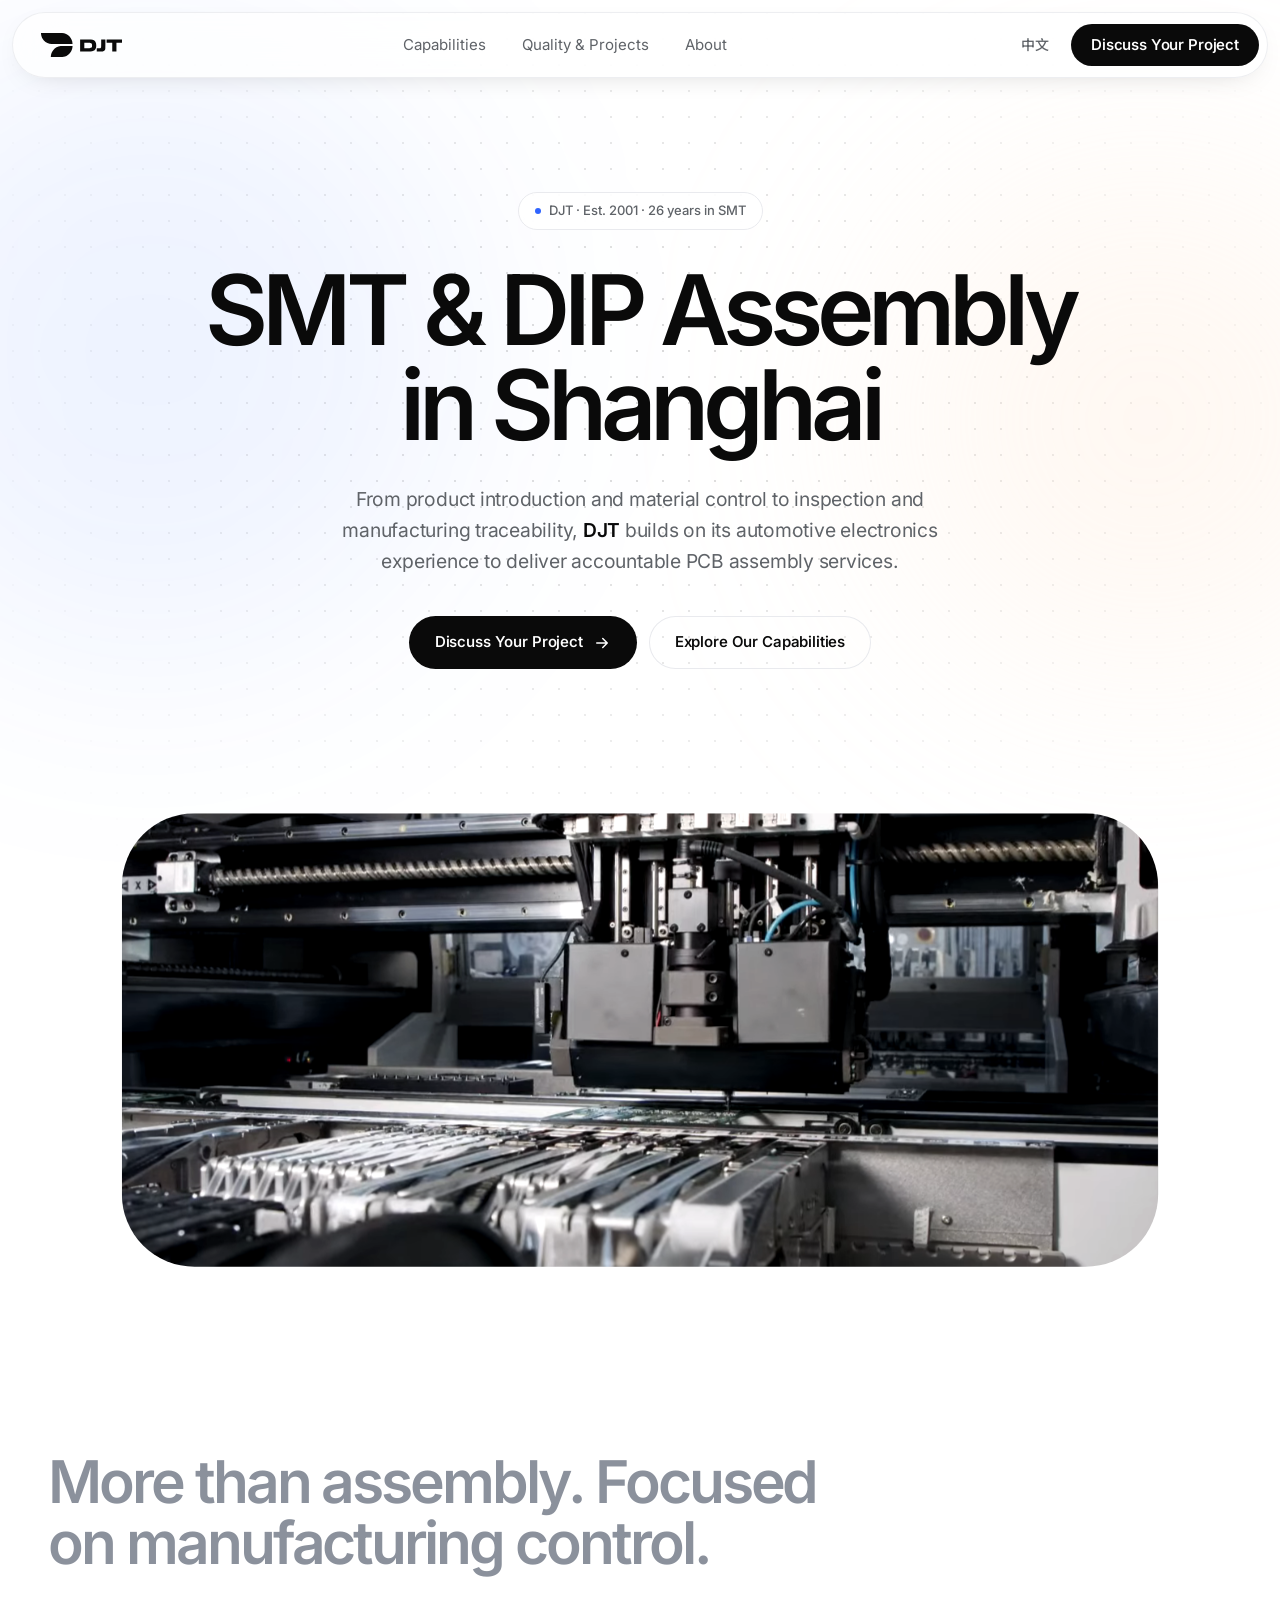
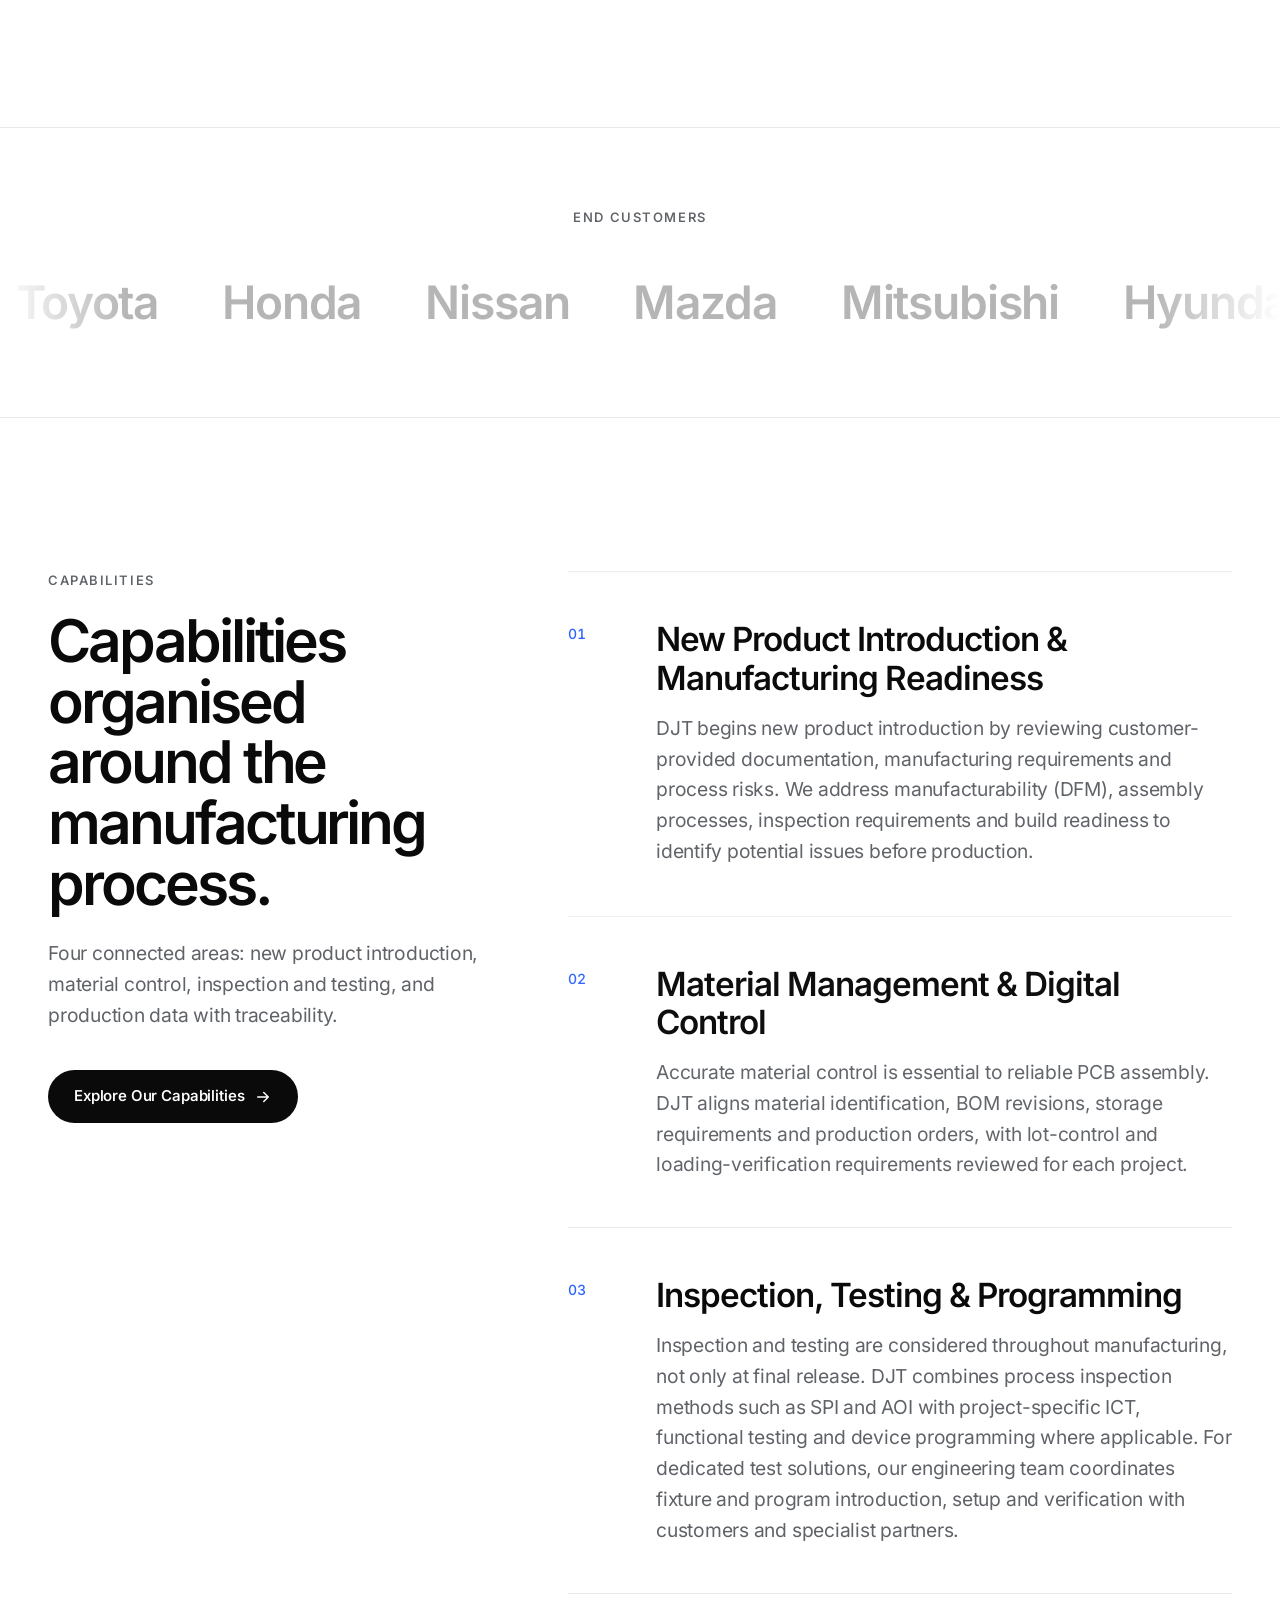
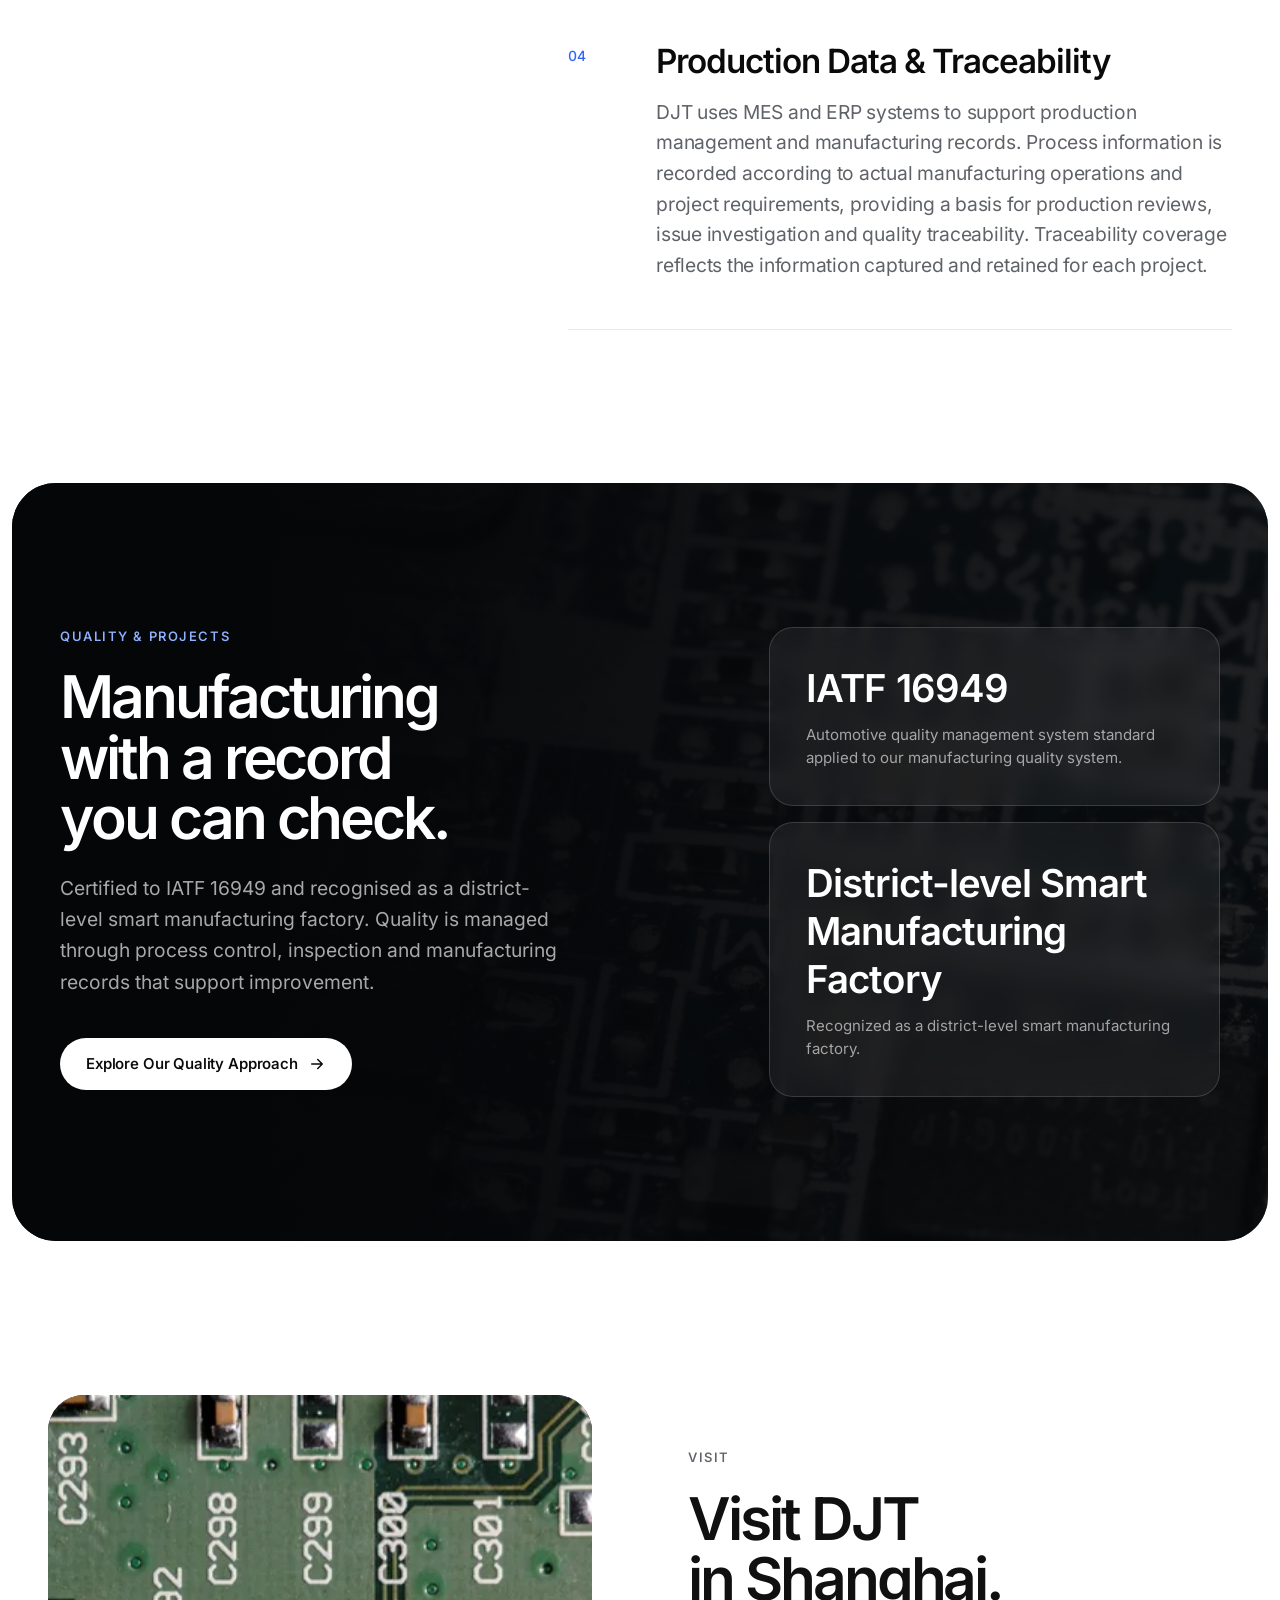
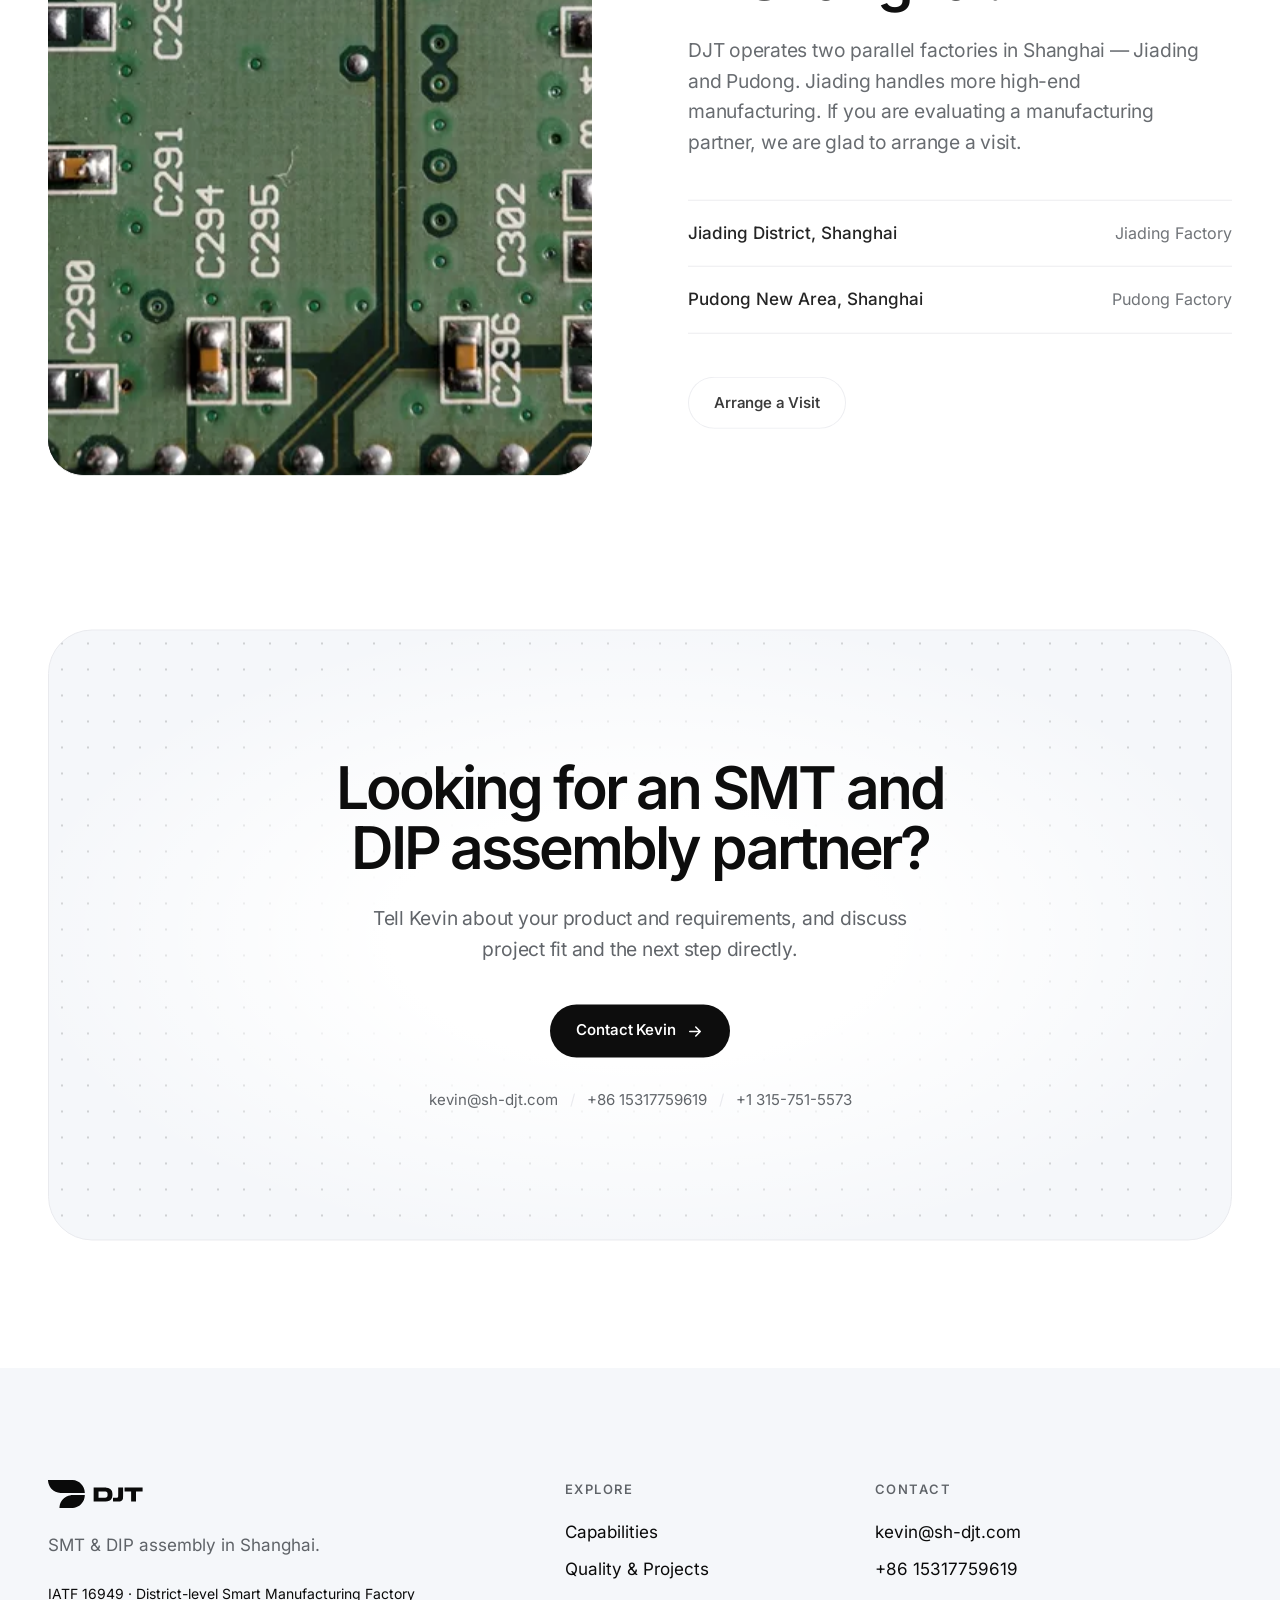
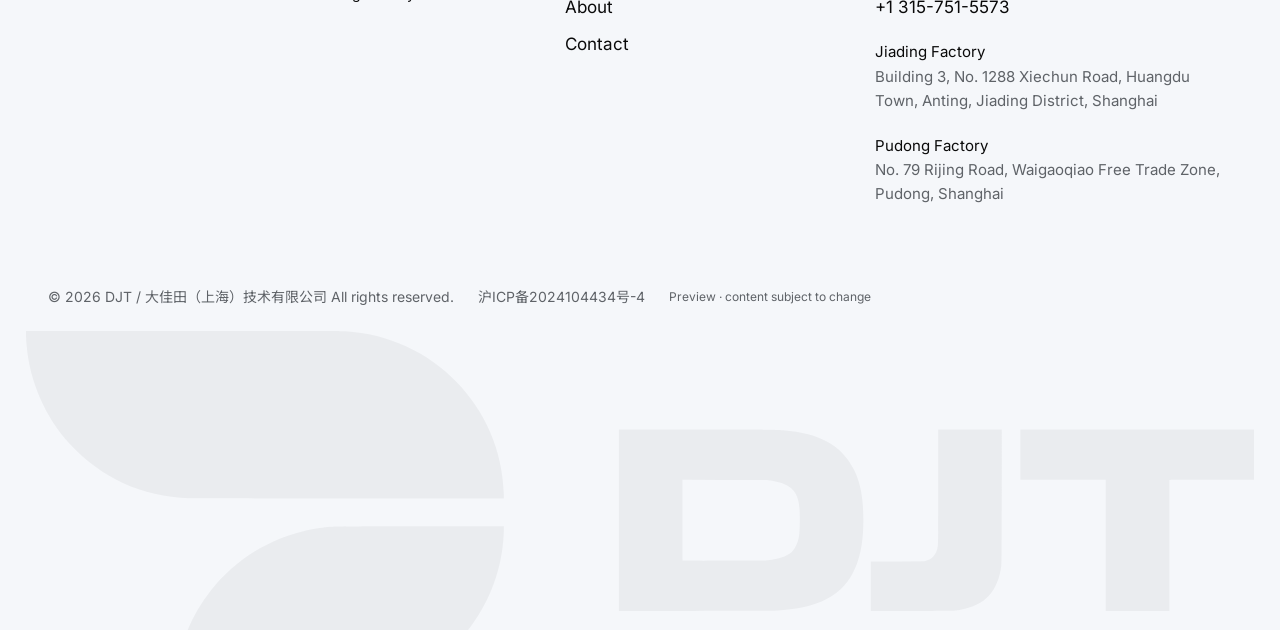
==== commit 04b8cf62: "Deploy staging from djt-website 7e0979c" ====
--- a/index.html
+++ b/index.html
@@ -1,4 +1,4 @@
 <!DOCTYPE html><html lang="en"> <head><meta charset="utf-8"><meta name="viewport" content="width=device-width, initial-scale=1"><title>DJT | SMT &amp; DIP Assembly in Shanghai</title><meta name="description" content="DJT is an SMT and DIP assembly manufacturer in Shanghai, building on automotive electronics experience. More than assembly — focused on manufacturing control."><meta name="robots" content="noindex, nofollow"><link rel="canonical" href="https://djt-technology.github.io/"><link rel="alternate" hreflang="en" href="https://djt-technology.github.io/"><link rel="alternate" hreflang="zh-CN" href="https://djt-technology.github.io/zh/"><link rel="alternate" hreflang="x-default" href="https://djt-technology.github.io/"><meta property="og:title" content="DJT | SMT &#38; DIP Assembly in Shanghai"><meta property="og:description" content="DJT is an SMT and DIP assembly manufacturer in Shanghai, building on automotive electronics experience. More than assembly — focused on manufacturing control."><meta property="og:type" content="website"><meta property="og:url" content="https://djt-technology.github.io/"><meta name="theme-color" content="#ffffff"><link rel="icon" href="/favicon.svg" type="image/svg+xml"><script>
       // Motion is opt-in: only when the user has not asked for reduced motion.
       if (!matchMedia('(prefers-reduced-motion: reduce)').matches) document.documentElement.classList.add('motion');
-    </script><link rel="stylesheet" href="/_astro/_slug_.Df1zEVz1.css"></head> <body> <a href="#main" class="sr-only focus:not-sr-only focus:fixed focus:left-4 focus:top-4 focus:z-[60] focus:rounded-full focus:bg-white focus:px-4 focus:py-2">Skip to content</a> <header class="site fixed left-1/2 top-3 z-50 w-[min(1360px,calc(100%-24px))] rounded-full border border-line/80 bg-white/75 shadow-[0_8px_30px_-18px_rgb(0,0,0,0.25)] backdrop-blur-xl" style="translate:-50% 0"> <div class="flex h-14 items-center justify-between gap-4 pl-5 pr-2 md:h-16 md:pl-7"> <a href="/" aria-label="DJT" class="block shrink-0"><svg xmlns="http://www.w3.org/2000/svg" viewBox="0 0 5984 1771" fill="currentColor" class="h-5 w-auto md:h-6" role="img" aria-label="DJT"><path fill-rule="evenodd" d="M725 1752C725 1731 727 1701 731 1672C748 1523 807 1381 900 1264C1037 1091 1233 982 1450 957C1495 951 1470 952 1915 951L2327 951L2327 977C2326 991 2326 1005 2325 1007C2325 1009 2325 1017 2324 1024C2297 1344 2079 1622 1774 1727C1708 1749 1650 1761 1569 1769C1560 1770 1453 1770 1141 1771L725 1771L725 1752ZM2887 921L2887 480L3261 480C3631 480 3650 480 3688 483C3868 498 3972 556 4032 675C4064 740 4078 815 4078 920C4078 1044 4057 1134 4012 1204C3946 1304 3835 1352 3646 1362C3634 1363 3489 1363 3257 1363L2887 1363L2887 921ZM4114 1243L4114 1122L4244 1122L4374 1121L4382 1119C4411 1111 4430 1091 4438 1059C4442 1043 4442 1043 4442 757L4442 480L4597 480L4752 480L4752 803C4751 1103 4751 1128 4750 1141C4734 1268 4671 1337 4552 1357C4518 1363 4530 1362 4314 1363L4114 1363L4114 1243ZM5258 1044L5258 724L5051 724C4938 724 4844 724 4843 724C4842 724 4842 699 4842 602L4842 480L5413 480L5984 480L5984 602L5984 724L5780 724C5668 724 5576 724 5575 724C5574 725 5573 725 5571 725L5568 725L5568 1044L5568 1363L5413 1363L5258 1363L5258 1044ZM3596 1118C3599 1117 3606 1117 3612 1116C3664 1111 3707 1096 3729 1076C3747 1058 3760 1030 3765 994C3768 971 3769 911 3767 872C3763 785 3728 747 3638 731C3603 725 3604 725 3381 725L3197 724L3197 921C3197 1029 3197 1118 3198 1118C3199 1119 3587 1118 3596 1118ZM792 815C563 806 366 716 211 548C94 421 17 245 3 71C2 64 2 56 1 54C1 51 1 38 0 25L-0 0L769 0C1259 0 1544 0 1555 1C1980 25 2316 369 2327 792L2327 816L1563 816C1142 816 795 815 792 815Z"></path></svg></a> <nav class="hidden items-center gap-9 text-[15px] text-muted md:flex" aria-label="Main"> <a href="/capabilities/" class="transition-colors hover:text-ink">Capabilities</a><a href="/quality/" class="transition-colors hover:text-ink">Quality &amp; Projects</a><a href="/about/" class="transition-colors hover:text-ink">About</a> </nav> <div class="flex items-center gap-1.5 md:gap-2"> <a href="/zh/" hreflang="zh-CN" lang="zh-CN" title="切换到中文" class="rounded-full px-3.5 py-2 text-sm font-medium text-muted transition-colors hover:bg-soft hover:text-ink">中文</a> <a href="/contact/" class="btn hidden !px-5 !py-2.5 md:inline-flex">Discuss Your Project</a> <details class="group relative md:hidden"> <summary class="flex h-10 w-10 cursor-pointer list-none items-center justify-center rounded-full bg-ink text-white [&::-webkit-details-marker]:hidden" aria-label="Menu"> <svg width="18" height="18" viewBox="0 0 24 24" fill="none" stroke="currentColor" stroke-width="2" stroke-linecap="round"><path class="group-open:hidden" d="M4 8h16M4 16h16"></path><path class="hidden group-open:block" d="M6 6l12 12M18 6 6 18"></path></svg> </summary> <div class="absolute right-0 top-[calc(100%+12px)] w-[min(300px,calc(100vw-48px))] rounded-3xl border border-line bg-white p-3 shadow-2xl"> <a href="/capabilities/" class="block rounded-2xl px-4 py-3.5 text-[17px] font-medium hover:bg-soft">Capabilities</a><a href="/quality/" class="block rounded-2xl px-4 py-3.5 text-[17px] font-medium hover:bg-soft">Quality &amp; Projects</a><a href="/about/" class="block rounded-2xl px-4 py-3.5 text-[17px] font-medium hover:bg-soft">About</a><a href="/contact/" class="block rounded-2xl px-4 py-3.5 text-[17px] font-medium hover:bg-soft">Contact</a> </div> </details> </div> </div> </header> <main id="main">  <section class="relative overflow-hidden pt-36 md:pt-48"> <div class="glow pointer-events-none absolute -left-40 top-10 h-[620px] w-[620px] rounded-full bg-blue/8 blur-[120px]" aria-hidden="true"></div> <div class="glow glow-b pointer-events-none absolute -right-32 top-40 h-[520px] w-[520px] rounded-full bg-warm/25 blur-[120px]" aria-hidden="true"></div> <div class="dots pointer-events-none absolute inset-0 [mask-image:radial-gradient(ellipse_60%_50%_at_50%_30%,#000,transparent)]" aria-hidden="true"></div> <div class="wrap relative text-center"> <p class="rise mx-auto inline-flex items-center gap-2 rounded-full border border-line bg-white/80 px-4 py-2 text-[13px] font-medium text-muted backdrop-blur" style="--i:0"><span class="h-1.5 w-1.5 rounded-full bg-blue"></span>DJT · Est. 2001 · 26 years in SMT</p> <h1 class="display rise mx-auto mt-8 max-w-[9.6em]" style="--i:1"> <span class="block">SMT &amp; DIP Assembly</span><span class="block">in Shanghai</span> </h1> <p class="lead rise mx-auto mt-8 max-w-2xl" style="--i:2">From product introduction and material control to inspection and manufacturing traceability, <strong class="font-semibold text-ink">DJT</strong> builds on its automotive electronics experience to deliver accountable PCB assembly services.</p> <div class="rise mt-10 flex flex-wrap justify-center gap-3" style="--i:3"> <a href="/contact/" class="btn">Discuss Your Project<svg width="18" height="18" viewBox="0 0 24 24" fill="none" stroke="currentColor" stroke-width="2" stroke-linecap="round" stroke-linejoin="round" aria-hidden="true"><path d="M5 12h14m-6-6 6 6-6 6"></path></svg></a> <a href="/capabilities/" class="btn btn-ghost">Explore Our Capabilities</a> </div> </div> <div class="wrap relative mt-20 md:mt-28"> <div data-grow class="overflow-hidden rounded-[22px] will-change-transform sm:rounded-[40px]"> <figure class="photo aspect-[4/5] sm:aspect-[16/9] lg:aspect-[16/7]"> <video class="absolute inset-0 h-full w-full object-cover" muted loop playsinline preload="metadata" poster="/_astro/macro.MWbk1FkZ_1eRR9A.webp" aria-hidden="true" tabindex="-1" data-hero-video> <source src="/video/hero.webm" type="video/webm"> <source src="/video/hero.mp4" type="video/mp4"> </video> </figure> </div> </div> </section>  <section class="section"> <div class="wrap"> <h2 class="h2 max-w-[17em] !text-[clamp(30px,4.6vw,70px)]" data-words> <span class="w">More</span> <span class="w">than</span> <span class="w">assembly.</span> <span class="w">Focused</span> <span class="w">on</span> <span class="w">manufacturing</span> <span class="w">control.</span>  </h2> </div> </section>  <section class="marquee overflow-hidden border-y border-line py-14 md:py-20" aria-label="End Customers"> <p class="kicker text-center !text-muted" data-reveal>End Customers</p> <div class="mt-10 overflow-hidden px-4 [.motion_&]:[mask-image:linear-gradient(90deg,transparent,#000_10%,#000_90%,transparent)]" data-reveal> <div class="marquee-track"> <ul> <li class="shrink-0 whitespace-nowrap text-[clamp(28px,3.6vw,52px)] font-semibold tracking-tight text-ink/30 transition-colors hover:text-ink">Toyota</li><li class="shrink-0 whitespace-nowrap text-[clamp(28px,3.6vw,52px)] font-semibold tracking-tight text-ink/30 transition-colors hover:text-ink">Honda</li><li class="shrink-0 whitespace-nowrap text-[clamp(28px,3.6vw,52px)] font-semibold tracking-tight text-ink/30 transition-colors hover:text-ink">Nissan</li><li class="shrink-0 whitespace-nowrap text-[clamp(28px,3.6vw,52px)] font-semibold tracking-tight text-ink/30 transition-colors hover:text-ink">Mazda</li><li class="shrink-0 whitespace-nowrap text-[clamp(28px,3.6vw,52px)] font-semibold tracking-tight text-ink/30 transition-colors hover:text-ink">Mitsubishi</li><li class="shrink-0 whitespace-nowrap text-[clamp(28px,3.6vw,52px)] font-semibold tracking-tight text-ink/30 transition-colors hover:text-ink">Hyundai</li><li class="shrink-0 whitespace-nowrap text-[clamp(28px,3.6vw,52px)] font-semibold tracking-tight text-ink/30 transition-colors hover:text-ink">Kia</li><li class="shrink-0 whitespace-nowrap text-[clamp(28px,3.6vw,52px)] font-semibold tracking-tight text-ink/30 transition-colors hover:text-ink">Volkswagen</li><li class="shrink-0 whitespace-nowrap text-[clamp(28px,3.6vw,52px)] font-semibold tracking-tight text-ink/30 transition-colors hover:text-ink">Audi</li><li class="shrink-0 whitespace-nowrap text-[clamp(28px,3.6vw,52px)] font-semibold tracking-tight text-ink/30 transition-colors hover:text-ink">BMW</li><li class="shrink-0 whitespace-nowrap text-[clamp(28px,3.6vw,52px)] font-semibold tracking-tight text-ink/30 transition-colors hover:text-ink">Mercedes-Benz</li><li class="shrink-0 whitespace-nowrap text-[clamp(28px,3.6vw,52px)] font-semibold tracking-tight text-ink/30 transition-colors hover:text-ink">Porsche</li><li class="shrink-0 whitespace-nowrap text-[clamp(28px,3.6vw,52px)] font-semibold tracking-tight text-ink/30 transition-colors hover:text-ink">Volvo</li><li class="shrink-0 whitespace-nowrap text-[clamp(28px,3.6vw,52px)] font-semibold tracking-tight text-ink/30 transition-colors hover:text-ink">Ford</li><li class="shrink-0 whitespace-nowrap text-[clamp(28px,3.6vw,52px)] font-semibold tracking-tight text-ink/30 transition-colors hover:text-ink">GM</li><li class="shrink-0 whitespace-nowrap text-[clamp(28px,3.6vw,52px)] font-semibold tracking-tight text-ink/30 transition-colors hover:text-ink">Chevrolet</li><li class="shrink-0 whitespace-nowrap text-[clamp(28px,3.6vw,52px)] font-semibold tracking-tight text-ink/30 transition-colors hover:text-ink">Buick</li><li class="shrink-0 whitespace-nowrap text-[clamp(28px,3.6vw,52px)] font-semibold tracking-tight text-ink/30 transition-colors hover:text-ink">Cadillac</li><li class="shrink-0 whitespace-nowrap text-[clamp(28px,3.6vw,52px)] font-semibold tracking-tight text-ink/30 transition-colors hover:text-ink">Jeep</li><li class="shrink-0 whitespace-nowrap text-[clamp(28px,3.6vw,52px)] font-semibold tracking-tight text-ink/30 transition-colors hover:text-ink">Stellantis</li><li class="shrink-0 whitespace-nowrap text-[clamp(28px,3.6vw,52px)] font-semibold tracking-tight text-ink/30 transition-colors hover:text-ink">Renault</li><li class="shrink-0 whitespace-nowrap text-[clamp(28px,3.6vw,52px)] font-semibold tracking-tight text-ink/30 transition-colors hover:text-ink">Jaguar</li><li class="shrink-0 whitespace-nowrap text-[clamp(28px,3.6vw,52px)] font-semibold tracking-tight text-ink/30 transition-colors hover:text-ink">Land Rover</li><li class="shrink-0 whitespace-nowrap text-[clamp(28px,3.6vw,52px)] font-semibold tracking-tight text-ink/30 transition-colors hover:text-ink">Tesla</li><li class="shrink-0 whitespace-nowrap text-[clamp(28px,3.6vw,52px)] font-semibold tracking-tight text-ink/30 transition-colors hover:text-ink">BYD</li><li class="shrink-0 whitespace-nowrap text-[clamp(28px,3.6vw,52px)] font-semibold tracking-tight text-ink/30 transition-colors hover:text-ink">Geely</li><li class="shrink-0 whitespace-nowrap text-[clamp(28px,3.6vw,52px)] font-semibold tracking-tight text-ink/30 transition-colors hover:text-ink">Lynk &amp; Co</li><li class="shrink-0 whitespace-nowrap text-[clamp(28px,3.6vw,52px)] font-semibold tracking-tight text-ink/30 transition-colors hover:text-ink">Zeekr</li><li class="shrink-0 whitespace-nowrap text-[clamp(28px,3.6vw,52px)] font-semibold tracking-tight text-ink/30 transition-colors hover:text-ink">GWM</li><li class="shrink-0 whitespace-nowrap text-[clamp(28px,3.6vw,52px)] font-semibold tracking-tight text-ink/30 transition-colors hover:text-ink">Wey</li><li class="shrink-0 whitespace-nowrap text-[clamp(28px,3.6vw,52px)] font-semibold tracking-tight text-ink/30 transition-colors hover:text-ink">Tank</li><li class="shrink-0 whitespace-nowrap text-[clamp(28px,3.6vw,52px)] font-semibold tracking-tight text-ink/30 transition-colors hover:text-ink">Haval</li><li class="shrink-0 whitespace-nowrap text-[clamp(28px,3.6vw,52px)] font-semibold tracking-tight text-ink/30 transition-colors hover:text-ink">Chery</li><li class="shrink-0 whitespace-nowrap text-[clamp(28px,3.6vw,52px)] font-semibold tracking-tight text-ink/30 transition-colors hover:text-ink">Exeed</li><li class="shrink-0 whitespace-nowrap text-[clamp(28px,3.6vw,52px)] font-semibold tracking-tight text-ink/30 transition-colors hover:text-ink">Aion</li><li class="shrink-0 whitespace-nowrap text-[clamp(28px,3.6vw,52px)] font-semibold tracking-tight text-ink/30 transition-colors hover:text-ink">Trumpchi</li><li class="shrink-0 whitespace-nowrap text-[clamp(28px,3.6vw,52px)] font-semibold tracking-tight text-ink/30 transition-colors hover:text-ink">GAC</li><li class="shrink-0 whitespace-nowrap text-[clamp(28px,3.6vw,52px)] font-semibold tracking-tight text-ink/30 transition-colors hover:text-ink">Changan</li><li class="shrink-0 whitespace-nowrap text-[clamp(28px,3.6vw,52px)] font-semibold tracking-tight text-ink/30 transition-colors hover:text-ink">Deepal</li><li class="shrink-0 whitespace-nowrap text-[clamp(28px,3.6vw,52px)] font-semibold tracking-tight text-ink/30 transition-colors hover:text-ink">Avatr</li><li class="shrink-0 whitespace-nowrap text-[clamp(28px,3.6vw,52px)] font-semibold tracking-tight text-ink/30 transition-colors hover:text-ink">NIO</li><li class="shrink-0 whitespace-nowrap text-[clamp(28px,3.6vw,52px)] font-semibold tracking-tight text-ink/30 transition-colors hover:text-ink">XPeng</li><li class="shrink-0 whitespace-nowrap text-[clamp(28px,3.6vw,52px)] font-semibold tracking-tight text-ink/30 transition-colors hover:text-ink">Li Auto</li><li class="shrink-0 whitespace-nowrap text-[clamp(28px,3.6vw,52px)] font-semibold tracking-tight text-ink/30 transition-colors hover:text-ink">AITO</li><li class="shrink-0 whitespace-nowrap text-[clamp(28px,3.6vw,52px)] font-semibold tracking-tight text-ink/30 transition-colors hover:text-ink">IM Motors</li><li class="shrink-0 whitespace-nowrap text-[clamp(28px,3.6vw,52px)] font-semibold tracking-tight text-ink/30 transition-colors hover:text-ink">Rising Auto</li><li class="shrink-0 whitespace-nowrap text-[clamp(28px,3.6vw,52px)] font-semibold tracking-tight text-ink/30 transition-colors hover:text-ink">Neta</li><li class="shrink-0 whitespace-nowrap text-[clamp(28px,3.6vw,52px)] font-semibold tracking-tight text-ink/30 transition-colors hover:text-ink">Leapmotor</li><li class="shrink-0 whitespace-nowrap text-[clamp(28px,3.6vw,52px)] font-semibold tracking-tight text-ink/30 transition-colors hover:text-ink">Xiaomi</li><li class="shrink-0 whitespace-nowrap text-[clamp(28px,3.6vw,52px)] font-semibold tracking-tight text-ink/30 transition-colors hover:text-ink">Hongqi</li><li class="shrink-0 whitespace-nowrap text-[clamp(28px,3.6vw,52px)] font-semibold tracking-tight text-ink/30 transition-colors hover:text-ink">Roewe</li><li class="shrink-0 whitespace-nowrap text-[clamp(28px,3.6vw,52px)] font-semibold tracking-tight text-ink/30 transition-colors hover:text-ink">MG</li><li class="shrink-0 whitespace-nowrap text-[clamp(28px,3.6vw,52px)] font-semibold tracking-tight text-ink/30 transition-colors hover:text-ink">Voyah</li><li class="shrink-0 whitespace-nowrap text-[clamp(28px,3.6vw,52px)] font-semibold tracking-tight text-ink/30 transition-colors hover:text-ink">Seres</li> </ul><ul aria-hidden="true"> <li class="shrink-0 whitespace-nowrap text-[clamp(28px,3.6vw,52px)] font-semibold tracking-tight text-ink/30 transition-colors hover:text-ink">Toyota</li><li class="shrink-0 whitespace-nowrap text-[clamp(28px,3.6vw,52px)] font-semibold tracking-tight text-ink/30 transition-colors hover:text-ink">Honda</li><li class="shrink-0 whitespace-nowrap text-[clamp(28px,3.6vw,52px)] font-semibold tracking-tight text-ink/30 transition-colors hover:text-ink">Nissan</li><li class="shrink-0 whitespace-nowrap text-[clamp(28px,3.6vw,52px)] font-semibold tracking-tight text-ink/30 transition-colors hover:text-ink">Mazda</li><li class="shrink-0 whitespace-nowrap text-[clamp(28px,3.6vw,52px)] font-semibold tracking-tight text-ink/30 transition-colors hover:text-ink">Mitsubishi</li><li class="shrink-0 whitespace-nowrap text-[clamp(28px,3.6vw,52px)] font-semibold tracking-tight text-ink/30 transition-colors hover:text-ink">Hyundai</li><li class="shrink-0 whitespace-nowrap text-[clamp(28px,3.6vw,52px)] font-semibold tracking-tight text-ink/30 transition-colors hover:text-ink">Kia</li><li class="shrink-0 whitespace-nowrap text-[clamp(28px,3.6vw,52px)] font-semibold tracking-tight text-ink/30 transition-colors hover:text-ink">Volkswagen</li><li class="shrink-0 whitespace-nowrap text-[clamp(28px,3.6vw,52px)] font-semibold tracking-tight text-ink/30 transition-colors hover:text-ink">Audi</li><li class="shrink-0 whitespace-nowrap text-[clamp(28px,3.6vw,52px)] font-semibold tracking-tight text-ink/30 transition-colors hover:text-ink">BMW</li><li class="shrink-0 whitespace-nowrap text-[clamp(28px,3.6vw,52px)] font-semibold tracking-tight text-ink/30 transition-colors hover:text-ink">Mercedes-Benz</li><li class="shrink-0 whitespace-nowrap text-[clamp(28px,3.6vw,52px)] font-semibold tracking-tight text-ink/30 transition-colors hover:text-ink">Porsche</li><li class="shrink-0 whitespace-nowrap text-[clamp(28px,3.6vw,52px)] font-semibold tracking-tight text-ink/30 transition-colors hover:text-ink">Volvo</li><li class="shrink-0 whitespace-nowrap text-[clamp(28px,3.6vw,52px)] font-semibold tracking-tight text-ink/30 transition-colors hover:text-ink">Ford</li><li class="shrink-0 whitespace-nowrap text-[clamp(28px,3.6vw,52px)] font-semibold tracking-tight text-ink/30 transition-colors hover:text-ink">GM</li><li class="shrink-0 whitespace-nowrap text-[clamp(28px,3.6vw,52px)] font-semibold tracking-tight text-ink/30 transition-colors hover:text-ink">Chevrolet</li><li class="shrink-0 whitespace-nowrap text-[clamp(28px,3.6vw,52px)] font-semibold tracking-tight text-ink/30 transition-colors hover:text-ink">Buick</li><li class="shrink-0 whitespace-nowrap text-[clamp(28px,3.6vw,52px)] font-semibold tracking-tight text-ink/30 transition-colors hover:text-ink">Cadillac</li><li class="shrink-0 whitespace-nowrap text-[clamp(28px,3.6vw,52px)] font-semibold tracking-tight text-ink/30 transition-colors hover:text-ink">Jeep</li><li class="shrink-0 whitespace-nowrap text-[clamp(28px,3.6vw,52px)] font-semibold tracking-tight text-ink/30 transition-colors hover:text-ink">Stellantis</li><li class="shrink-0 whitespace-nowrap text-[clamp(28px,3.6vw,52px)] font-semibold tracking-tight text-ink/30 transition-colors hover:text-ink">Renault</li><li class="shrink-0 whitespace-nowrap text-[clamp(28px,3.6vw,52px)] font-semibold tracking-tight text-ink/30 transition-colors hover:text-ink">Jaguar</li><li class="shrink-0 whitespace-nowrap text-[clamp(28px,3.6vw,52px)] font-semibold tracking-tight text-ink/30 transition-colors hover:text-ink">Land Rover</li><li class="shrink-0 whitespace-nowrap text-[clamp(28px,3.6vw,52px)] font-semibold tracking-tight text-ink/30 transition-colors hover:text-ink">Tesla</li><li class="shrink-0 whitespace-nowrap text-[clamp(28px,3.6vw,52px)] font-semibold tracking-tight text-ink/30 transition-colors hover:text-ink">BYD</li><li class="shrink-0 whitespace-nowrap text-[clamp(28px,3.6vw,52px)] font-semibold tracking-tight text-ink/30 transition-colors hover:text-ink">Geely</li><li class="shrink-0 whitespace-nowrap text-[clamp(28px,3.6vw,52px)] font-semibold tracking-tight text-ink/30 transition-colors hover:text-ink">Lynk &amp; Co</li><li class="shrink-0 whitespace-nowrap text-[clamp(28px,3.6vw,52px)] font-semibold tracking-tight text-ink/30 transition-colors hover:text-ink">Zeekr</li><li class="shrink-0 whitespace-nowrap text-[clamp(28px,3.6vw,52px)] font-semibold tracking-tight text-ink/30 transition-colors hover:text-ink">GWM</li><li class="shrink-0 whitespace-nowrap text-[clamp(28px,3.6vw,52px)] font-semibold tracking-tight text-ink/30 transition-colors hover:text-ink">Wey</li><li class="shrink-0 whitespace-nowrap text-[clamp(28px,3.6vw,52px)] font-semibold tracking-tight text-ink/30 transition-colors hover:text-ink">Tank</li><li class="shrink-0 whitespace-nowrap text-[clamp(28px,3.6vw,52px)] font-semibold tracking-tight text-ink/30 transition-colors hover:text-ink">Haval</li><li class="shrink-0 whitespace-nowrap text-[clamp(28px,3.6vw,52px)] font-semibold tracking-tight text-ink/30 transition-colors hover:text-ink">Chery</li><li class="shrink-0 whitespace-nowrap text-[clamp(28px,3.6vw,52px)] font-semibold tracking-tight text-ink/30 transition-colors hover:text-ink">Exeed</li><li class="shrink-0 whitespace-nowrap text-[clamp(28px,3.6vw,52px)] font-semibold tracking-tight text-ink/30 transition-colors hover:text-ink">Aion</li><li class="shrink-0 whitespace-nowrap text-[clamp(28px,3.6vw,52px)] font-semibold tracking-tight text-ink/30 transition-colors hover:text-ink">Trumpchi</li><li class="shrink-0 whitespace-nowrap text-[clamp(28px,3.6vw,52px)] font-semibold tracking-tight text-ink/30 transition-colors hover:text-ink">GAC</li><li class="shrink-0 whitespace-nowrap text-[clamp(28px,3.6vw,52px)] font-semibold tracking-tight text-ink/30 transition-colors hover:text-ink">Changan</li><li class="shrink-0 whitespace-nowrap text-[clamp(28px,3.6vw,52px)] font-semibold tracking-tight text-ink/30 transition-colors hover:text-ink">Deepal</li><li class="shrink-0 whitespace-nowrap text-[clamp(28px,3.6vw,52px)] font-semibold tracking-tight text-ink/30 transition-colors hover:text-ink">Avatr</li><li class="shrink-0 whitespace-nowrap text-[clamp(28px,3.6vw,52px)] font-semibold tracking-tight text-ink/30 transition-colors hover:text-ink">NIO</li><li class="shrink-0 whitespace-nowrap text-[clamp(28px,3.6vw,52px)] font-semibold tracking-tight text-ink/30 transition-colors hover:text-ink">XPeng</li><li class="shrink-0 whitespace-nowrap text-[clamp(28px,3.6vw,52px)] font-semibold tracking-tight text-ink/30 transition-colors hover:text-ink">Li Auto</li><li class="shrink-0 whitespace-nowrap text-[clamp(28px,3.6vw,52px)] font-semibold tracking-tight text-ink/30 transition-colors hover:text-ink">AITO</li><li class="shrink-0 whitespace-nowrap text-[clamp(28px,3.6vw,52px)] font-semibold tracking-tight text-ink/30 transition-colors hover:text-ink">IM Motors</li><li class="shrink-0 whitespace-nowrap text-[clamp(28px,3.6vw,52px)] font-semibold tracking-tight text-ink/30 transition-colors hover:text-ink">Rising Auto</li><li class="shrink-0 whitespace-nowrap text-[clamp(28px,3.6vw,52px)] font-semibold tracking-tight text-ink/30 transition-colors hover:text-ink">Neta</li><li class="shrink-0 whitespace-nowrap text-[clamp(28px,3.6vw,52px)] font-semibold tracking-tight text-ink/30 transition-colors hover:text-ink">Leapmotor</li><li class="shrink-0 whitespace-nowrap text-[clamp(28px,3.6vw,52px)] font-semibold tracking-tight text-ink/30 transition-colors hover:text-ink">Xiaomi</li><li class="shrink-0 whitespace-nowrap text-[clamp(28px,3.6vw,52px)] font-semibold tracking-tight text-ink/30 transition-colors hover:text-ink">Hongqi</li><li class="shrink-0 whitespace-nowrap text-[clamp(28px,3.6vw,52px)] font-semibold tracking-tight text-ink/30 transition-colors hover:text-ink">Roewe</li><li class="shrink-0 whitespace-nowrap text-[clamp(28px,3.6vw,52px)] font-semibold tracking-tight text-ink/30 transition-colors hover:text-ink">MG</li><li class="shrink-0 whitespace-nowrap text-[clamp(28px,3.6vw,52px)] font-semibold tracking-tight text-ink/30 transition-colors hover:text-ink">Voyah</li><li class="shrink-0 whitespace-nowrap text-[clamp(28px,3.6vw,52px)] font-semibold tracking-tight text-ink/30 transition-colors hover:text-ink">Seres</li> </ul> </div> </div> </section> <section class="section"> <div class="wrap grid gap-16 md:grid-cols-12"> <div class="self-start md:sticky md:top-36 md:col-span-5"> <p class="kicker" data-reveal>Capabilities</p> <h2 class="h2 mt-5" data-reveal>Capabilities organised around the manufacturing process.</h2> <p class="lead mt-6 max-w-md" data-reveal>Four connected areas: new product introduction, material control, inspection and testing, and production data with traceability.</p> <a href="/capabilities/" class="btn mt-10" data-reveal>Explore Our Capabilities<svg width="18" height="18" viewBox="0 0 24 24" fill="none" stroke="currentColor" stroke-width="2" stroke-linecap="round" stroke-linejoin="round" aria-hidden="true"><path d="M5 12h14m-6-6 6 6-6 6"></path></svg></a> </div> <ol class="md:col-span-7 md:col-start-6 [&:has(li:hover)>li:not(:hover)]:opacity-40"> <li class="grid grid-cols-[3.2rem_1fr] gap-x-4 border-t border-line py-10 transition-opacity duration-500 last:border-b md:grid-cols-[4.5rem_1fr] md:py-12" data-reveal> <span class="pt-1 text-sm font-medium tabular-nums text-blue">01</span> <div> <h3 class="h3 !text-[clamp(24px,2.6vw,36px)]">New Product Introduction &amp; Manufacturing Readiness</h3> <p class="lead mt-4 max-w-xl">DJT begins new product introduction by reviewing customer-provided documentation, manufacturing requirements and process risks. We address manufacturability (DFM), assembly processes, inspection requirements and build readiness to identify potential issues before production.</p> </div> </li><li class="grid grid-cols-[3.2rem_1fr] gap-x-4 border-t border-line py-10 transition-opacity duration-500 last:border-b md:grid-cols-[4.5rem_1fr] md:py-12" data-reveal> <span class="pt-1 text-sm font-medium tabular-nums text-blue">02</span> <div> <h3 class="h3 !text-[clamp(24px,2.6vw,36px)]">Material Management &amp; Digital Control</h3> <p class="lead mt-4 max-w-xl">Accurate material control is essential to reliable PCB assembly. DJT aligns material identification, BOM revisions, storage requirements and production orders, with lot-control and loading-verification requirements reviewed for each project.</p> </div> </li><li class="grid grid-cols-[3.2rem_1fr] gap-x-4 border-t border-line py-10 transition-opacity duration-500 last:border-b md:grid-cols-[4.5rem_1fr] md:py-12" data-reveal> <span class="pt-1 text-sm font-medium tabular-nums text-blue">03</span> <div> <h3 class="h3 !text-[clamp(24px,2.6vw,36px)]">Inspection, Testing &amp; Programming</h3> <p class="lead mt-4 max-w-xl">Inspection and testing are considered throughout manufacturing, not only at final release. DJT combines process inspection methods such as SPI and AOI with project-specific ICT, functional testing and device programming where applicable. For dedicated test solutions, our engineering team coordinates fixture and program introduction, setup and verification with customers and specialist partners.</p> </div> </li><li class="grid grid-cols-[3.2rem_1fr] gap-x-4 border-t border-line py-10 transition-opacity duration-500 last:border-b md:grid-cols-[4.5rem_1fr] md:py-12" data-reveal> <span class="pt-1 text-sm font-medium tabular-nums text-blue">04</span> <div> <h3 class="h3 !text-[clamp(24px,2.6vw,36px)]">Production Data &amp; Traceability</h3> <p class="lead mt-4 max-w-xl">DJT uses MES and ERP systems to support production management and manufacturing records. Process information is recorded according to actual manufacturing operations and project requirements, providing a basis for production reviews, issue investigation and quality traceability. Traceability coverage reflects the information captured and retained for each project.</p> </div> </li> </ol> </div> </section>  <section class="px-3"> <div class="relative isolate overflow-hidden rounded-[44px] bg-dark text-white" data-reveal> <figure class="photo photo--quiet absolute inset-0 -z-10 opacity-28"> <img src="/_astro/board.gj6Odh4M_rnNrU.webp" srcset="/_astro/board.gj6Odh4M_ZSQ189.webp 800w, /_astro/board.gj6Odh4M_8S5t8.webp 1280w, /_astro/board.gj6Odh4M_Z24FRAS.webp 1920w" alt sizes="100vw" data-parallax loading="lazy" decoding="async" fetchpriority="auto" width="2000" height="2000" class="absolute inset-0">  </figure> <div class="absolute inset-0 -z-10 bg-[linear-gradient(90deg,#050608_20%,rgb(5_6_8/0.55)_100%)]" aria-hidden="true"></div> <div class="wrap grid gap-14 py-24 md:grid-cols-12 md:py-36"> <div class="md:col-span-6"> <p class="kicker !text-blue-soft">Quality &amp; Projects</p> <h2 class="h2 mt-5">Manufacturing with a record you can check.</h2> <p class="mt-6 max-w-lg text-[clamp(17px,1.5vw,20px)] leading-relaxed text-white/65">Certified to IATF 16949 and recognised as a district-level smart manufacturing factory. Quality is managed through process control, inspection and manufacturing records that support improvement.</p> <a href="/quality/" class="btn btn-light mt-10">Explore Our Quality Approach<svg width="18" height="18" viewBox="0 0 24 24" fill="none" stroke="currentColor" stroke-width="2" stroke-linecap="round" stroke-linejoin="round" aria-hidden="true"><path d="M5 12h14m-6-6 6 6-6 6"></path></svg></a> </div> <div class="grid content-center gap-4 md:col-span-5 md:col-start-8"> <div class="rounded-3xl border border-white/15 bg-white/[0.06] p-7 backdrop-blur-md md:p-9"> <p class="text-[clamp(26px,3vw,42px)] font-semibold leading-tight tracking-tight">IATF 16949</p> <p class="mt-3 text-[15px] text-white/60">Automotive quality management system standard applied to our manufacturing quality system.</p> </div><div class="rounded-3xl border border-white/15 bg-white/[0.06] p-7 backdrop-blur-md md:p-9"> <p class="text-[clamp(26px,3vw,42px)] font-semibold leading-tight tracking-tight">District-level Smart Manufacturing Factory</p> <p class="mt-3 text-[15px] text-white/60">Recognized as a district-level smart manufacturing factory.</p> </div> </div> </div> </div> </section>  <section class="section"> <div class="wrap grid items-center gap-14 md:grid-cols-2 md:gap-24"> <div data-reveal><figure class="photo aspect-[4/5] rounded-[36px]"> <img src="/_astro/inspect.C4GrGGxm_ZFLA8s.webp" srcset="/_astro/inspect.C4GrGGxm_2hl5aG.webp 800w, /_astro/inspect.C4GrGGxm_ZrEwOM.webp 1280w, /_astro/inspect.C4GrGGxm_ZIcYWT.webp 1920w" alt sizes="(min-width:768px) 640px, 100vw" data-parallax loading="lazy" decoding="async" fetchpriority="auto" width="2000" height="1334" class="absolute inset-0">  </figure></div> <div> <p class="kicker" data-reveal>Visit</p> <h2 class="h2 mt-5" data-reveal>Visit DJT in Shanghai.</h2> <p class="lead mt-6 max-w-lg" data-reveal>DJT operates two parallel factories in Shanghai — Jiading and Pudong. Jiading handles more high-end manufacturing. If you are evaluating a manufacturing partner, we are glad to arrange a visit.</p> <ul class="mt-10 divide-y divide-line border-y border-line" data-reveal> <li class="flex items-baseline justify-between gap-6 py-5"><span class="text-[17px] font-medium">Jiading District, Shanghai</span><span class="text-muted">Jiading Factory</span></li><li class="flex items-baseline justify-between gap-6 py-5"><span class="text-[17px] font-medium">Pudong New Area, Shanghai</span><span class="text-muted">Pudong Factory</span></li> </ul> <a href="/about/" class="btn btn-ghost mt-10" data-reveal>Arrange a Visit</a> </div> </div> </section> <section class="wrap pb-24 md:pb-32"> <div class="dots relative overflow-hidden rounded-[44px] border border-line bg-soft px-6 py-20 text-center md:py-32" data-reveal> <div class="pointer-events-none absolute inset-0 bg-[radial-gradient(ellipse_at_center,#fff_30%,transparent_75%)]" aria-hidden="true"></div> <div class="relative"> <h2 class="h2 mx-auto max-w-[18ch]">Looking for an SMT and DIP assembly partner?</h2> <p class="lead mx-auto mt-6 max-w-xl">Tell Kevin about your product and requirements, and discuss project fit and the next step directly.</p> <div class="mt-10 flex flex-wrap items-center justify-center gap-3"> <a href="/contact/" class="btn">Contact Kevin<svg width="18" height="18" viewBox="0 0 24 24" fill="none" stroke="currentColor" stroke-width="2" stroke-linecap="round" stroke-linejoin="round" aria-hidden="true"><path d="M5 12h14m-6-6 6 6-6 6"></path></svg></a> </div> <p class="mt-8 flex flex-col items-center justify-center gap-2 text-[15px] text-muted sm:flex-row sm:flex-wrap sm:gap-x-0 sm:gap-y-1"> <a class="hover:text-ink" href="mailto:kevin@sh-djt.com">kevin@sh-djt.com</a> <span class="contents"> <span class="mx-3 hidden text-line sm:inline" aria-hidden="true">/</span> <a class="hover:text-ink" href="tel:+8615317759619">+86 15317759619</a> </span><span class="contents"> <span class="mx-3 hidden text-line sm:inline" aria-hidden="true">/</span> <a class="hover:text-ink" href="tel:+1315-751-5573">+1 315-751-5573</a> </span> </p> </div> </div> </section> </main> <footer class="relative overflow-hidden bg-soft"> <div class="wrap pt-20 md:pt-28"> <div class="grid gap-14 md:grid-cols-12"> <div class="md:col-span-5"> <svg xmlns="http://www.w3.org/2000/svg" viewBox="0 0 5984 1771" fill="currentColor" class="h-7 w-auto" role="img" aria-label="DJT"><path fill-rule="evenodd" d="M725 1752C725 1731 727 1701 731 1672C748 1523 807 1381 900 1264C1037 1091 1233 982 1450 957C1495 951 1470 952 1915 951L2327 951L2327 977C2326 991 2326 1005 2325 1007C2325 1009 2325 1017 2324 1024C2297 1344 2079 1622 1774 1727C1708 1749 1650 1761 1569 1769C1560 1770 1453 1770 1141 1771L725 1771L725 1752ZM2887 921L2887 480L3261 480C3631 480 3650 480 3688 483C3868 498 3972 556 4032 675C4064 740 4078 815 4078 920C4078 1044 4057 1134 4012 1204C3946 1304 3835 1352 3646 1362C3634 1363 3489 1363 3257 1363L2887 1363L2887 921ZM4114 1243L4114 1122L4244 1122L4374 1121L4382 1119C4411 1111 4430 1091 4438 1059C4442 1043 4442 1043 4442 757L4442 480L4597 480L4752 480L4752 803C4751 1103 4751 1128 4750 1141C4734 1268 4671 1337 4552 1357C4518 1363 4530 1362 4314 1363L4114 1363L4114 1243ZM5258 1044L5258 724L5051 724C4938 724 4844 724 4843 724C4842 724 4842 699 4842 602L4842 480L5413 480L5984 480L5984 602L5984 724L5780 724C5668 724 5576 724 5575 724C5574 725 5573 725 5571 725L5568 725L5568 1044L5568 1363L5413 1363L5258 1363L5258 1044ZM3596 1118C3599 1117 3606 1117 3612 1116C3664 1111 3707 1096 3729 1076C3747 1058 3760 1030 3765 994C3768 971 3769 911 3767 872C3763 785 3728 747 3638 731C3603 725 3604 725 3381 725L3197 724L3197 921C3197 1029 3197 1118 3198 1118C3199 1119 3587 1118 3596 1118ZM792 815C563 806 366 716 211 548C94 421 17 245 3 71C2 64 2 56 1 54C1 51 1 38 0 25L-0 0L769 0C1259 0 1544 0 1555 1C1980 25 2316 369 2327 792L2327 816L1563 816C1142 816 795 815 792 815Z"></path></svg> <p class="mt-6 max-w-sm text-[17px] leading-relaxed text-muted">SMT &amp; DIP assembly in Shanghai.</p> <p class="mt-6 text-sm text-ink">IATF 16949 · District-level Smart Manufacturing Factory</p> </div> <nav class="md:col-span-3" aria-label="Footer"> <p class="kicker mb-5 !text-muted">Explore</p> <ul class="space-y-3 text-[17px]"> <li><a href="/capabilities/" class="transition-colors hover:text-blue">Capabilities</a></li><li><a href="/quality/" class="transition-colors hover:text-blue">Quality &amp; Projects</a></li><li><a href="/about/" class="transition-colors hover:text-blue">About</a></li><li><a href="/contact/" class="transition-colors hover:text-blue">Contact</a></li> </ul> </nav> <div class="md:col-span-4"> <p class="kicker mb-5 !text-muted">Contact</p> <ul class="space-y-3 text-[17px]"> <li><a href="mailto:kevin@sh-djt.com" class="transition-colors hover:text-blue">kevin@sh-djt.com</a></li> <li><a href="tel:+8615317759619" class="transition-colors hover:text-blue">+86 15317759619</a></li><li><a href="tel:+1315-751-5573" class="transition-colors hover:text-blue">+1 315-751-5573</a></li> <li class="pt-2 text-[15px] leading-relaxed text-muted"><span class="text-ink">Jiading Factory</span><br>Building 3, No. 1288 Xiechun Road, Huangdu Town, Anting, Jiading District, Shanghai</li><li class="pt-2 text-[15px] leading-relaxed text-muted"><span class="text-ink">Pudong Factory</span><br>No. 79 Rijing Road, Waigaoqiao Free Trade Zone, Pudong, Shanghai</li> </ul> </div> </div> <div class="mt-20 flex flex-col gap-2 pb-6 text-sm text-muted sm:flex-row sm:flex-wrap sm:items-center sm:gap-x-6 sm:gap-y-2"> <p> © 2026 DJT / 大佳田（上海）技术有限公司  All rights reserved. </p> <p> <a href="https://beian.miit.gov.cn/" target="_blank" rel="noopener noreferrer" class="transition-colors hover:text-blue">沪ICP备2024104434号-4</a> </p> <p class="text-xs">Preview · content subject to change</p> </div> </div> <div class="pointer-events-none select-none mt-0 -mb-[5vw] px-[2vw] text-ink/[0.045]" aria-hidden="true"><svg xmlns="http://www.w3.org/2000/svg" viewBox="0 0 5984 1771" fill="currentColor" class="h-auto w-full" role="img" aria-label="DJT"><path fill-rule="evenodd" d="M725 1752C725 1731 727 1701 731 1672C748 1523 807 1381 900 1264C1037 1091 1233 982 1450 957C1495 951 1470 952 1915 951L2327 951L2327 977C2326 991 2326 1005 2325 1007C2325 1009 2325 1017 2324 1024C2297 1344 2079 1622 1774 1727C1708 1749 1650 1761 1569 1769C1560 1770 1453 1770 1141 1771L725 1771L725 1752ZM2887 921L2887 480L3261 480C3631 480 3650 480 3688 483C3868 498 3972 556 4032 675C4064 740 4078 815 4078 920C4078 1044 4057 1134 4012 1204C3946 1304 3835 1352 3646 1362C3634 1363 3489 1363 3257 1363L2887 1363L2887 921ZM4114 1243L4114 1122L4244 1122L4374 1121L4382 1119C4411 1111 4430 1091 4438 1059C4442 1043 4442 1043 4442 757L4442 480L4597 480L4752 480L4752 803C4751 1103 4751 1128 4750 1141C4734 1268 4671 1337 4552 1357C4518 1363 4530 1362 4314 1363L4114 1363L4114 1243ZM5258 1044L5258 724L5051 724C4938 724 4844 724 4843 724C4842 724 4842 699 4842 602L4842 480L5413 480L5984 480L5984 602L5984 724L5780 724C5668 724 5576 724 5575 724C5574 725 5573 725 5571 725L5568 725L5568 1044L5568 1363L5413 1363L5258 1363L5258 1044ZM3596 1118C3599 1117 3606 1117 3612 1116C3664 1111 3707 1096 3729 1076C3747 1058 3760 1030 3765 994C3768 971 3769 911 3767 872C3763 785 3728 747 3638 731C3603 725 3604 725 3381 725L3197 724L3197 921C3197 1029 3197 1118 3198 1118C3199 1119 3587 1118 3596 1118ZM792 815C563 806 366 716 211 548C94 421 17 245 3 71C2 64 2 56 1 54C1 51 1 38 0 25L-0 0L769 0C1259 0 1544 0 1555 1C1980 25 2316 369 2327 792L2327 816L1563 816C1142 816 795 815 792 815Z"></path></svg></div> </footer> <script type="module" src="/_astro/Base.astro_astro_type_script_index_0_lang.DzfnYIdk.js"></script> </body> </html>+    </script><link rel="stylesheet" href="/_astro/_slug_.BTdoDFMe.css"></head> <body> <a href="#main" class="sr-only focus:not-sr-only focus:fixed focus:left-4 focus:top-4 focus:z-[60] focus:rounded-full focus:bg-white focus:px-4 focus:py-2">Skip to content</a> <header class="site fixed left-1/2 top-3 z-50 w-[min(1360px,calc(100%-24px))] rounded-full border border-line/80 bg-white/75 shadow-[0_8px_30px_-18px_rgb(0,0,0,0.25)] backdrop-blur-xl" style="translate:-50% 0"> <div class="flex h-14 items-center justify-between gap-4 pl-5 pr-2 md:h-16 md:pl-7"> <a href="/" aria-label="DJT" class="block shrink-0"><svg xmlns="http://www.w3.org/2000/svg" viewBox="0 0 5984 1771" fill="currentColor" class="h-5 w-auto md:h-6" role="img" aria-label="DJT"><path fill-rule="evenodd" d="M725 1752C725 1731 727 1701 731 1672C748 1523 807 1381 900 1264C1037 1091 1233 982 1450 957C1495 951 1470 952 1915 951L2327 951L2327 977C2326 991 2326 1005 2325 1007C2325 1009 2325 1017 2324 1024C2297 1344 2079 1622 1774 1727C1708 1749 1650 1761 1569 1769C1560 1770 1453 1770 1141 1771L725 1771L725 1752ZM2887 921L2887 480L3261 480C3631 480 3650 480 3688 483C3868 498 3972 556 4032 675C4064 740 4078 815 4078 920C4078 1044 4057 1134 4012 1204C3946 1304 3835 1352 3646 1362C3634 1363 3489 1363 3257 1363L2887 1363L2887 921ZM4114 1243L4114 1122L4244 1122L4374 1121L4382 1119C4411 1111 4430 1091 4438 1059C4442 1043 4442 1043 4442 757L4442 480L4597 480L4752 480L4752 803C4751 1103 4751 1128 4750 1141C4734 1268 4671 1337 4552 1357C4518 1363 4530 1362 4314 1363L4114 1363L4114 1243ZM5258 1044L5258 724L5051 724C4938 724 4844 724 4843 724C4842 724 4842 699 4842 602L4842 480L5413 480L5984 480L5984 602L5984 724L5780 724C5668 724 5576 724 5575 724C5574 725 5573 725 5571 725L5568 725L5568 1044L5568 1363L5413 1363L5258 1363L5258 1044ZM3596 1118C3599 1117 3606 1117 3612 1116C3664 1111 3707 1096 3729 1076C3747 1058 3760 1030 3765 994C3768 971 3769 911 3767 872C3763 785 3728 747 3638 731C3603 725 3604 725 3381 725L3197 724L3197 921C3197 1029 3197 1118 3198 1118C3199 1119 3587 1118 3596 1118ZM792 815C563 806 366 716 211 548C94 421 17 245 3 71C2 64 2 56 1 54C1 51 1 38 0 25L-0 0L769 0C1259 0 1544 0 1555 1C1980 25 2316 369 2327 792L2327 816L1563 816C1142 816 795 815 792 815Z"></path></svg></a> <nav class="hidden items-center gap-9 text-[15px] text-muted md:flex" aria-label="Main"> <a href="/capabilities/" class="transition-colors hover:text-ink">Capabilities</a><a href="/quality/" class="transition-colors hover:text-ink">Quality &amp; Projects</a><a href="/about/" class="transition-colors hover:text-ink">About</a> </nav> <div class="flex items-center gap-1.5 md:gap-2"> <a href="/zh/" hreflang="zh-CN" lang="zh-CN" title="切换到中文" class="rounded-full px-3.5 py-2 text-sm font-medium text-muted transition-colors hover:bg-soft hover:text-ink">中文</a> <a href="/contact/" class="btn hidden !px-5 !py-2.5 md:inline-flex">Discuss Your Project</a> <details class="group relative md:hidden"> <summary class="flex h-10 w-10 cursor-pointer list-none items-center justify-center rounded-full bg-ink text-white [&::-webkit-details-marker]:hidden" aria-label="Menu"> <svg width="18" height="18" viewBox="0 0 24 24" fill="none" stroke="currentColor" stroke-width="2" stroke-linecap="round"><path class="group-open:hidden" d="M4 8h16M4 16h16"></path><path class="hidden group-open:block" d="M6 6l12 12M18 6 6 18"></path></svg> </summary> <div class="absolute right-0 top-[calc(100%+12px)] w-[min(300px,calc(100vw-48px))] rounded-3xl border border-line bg-white p-3 shadow-2xl"> <a href="/capabilities/" class="block rounded-2xl px-4 py-3.5 text-[17px] font-medium hover:bg-soft">Capabilities</a><a href="/quality/" class="block rounded-2xl px-4 py-3.5 text-[17px] font-medium hover:bg-soft">Quality &amp; Projects</a><a href="/about/" class="block rounded-2xl px-4 py-3.5 text-[17px] font-medium hover:bg-soft">About</a><a href="/contact/" class="block rounded-2xl px-4 py-3.5 text-[17px] font-medium hover:bg-soft">Contact</a> </div> </details> </div> </div> </header> <main id="main">  <section class="relative overflow-hidden pt-36 md:pt-48"> <div class="glow pointer-events-none absolute -left-40 top-10 h-[620px] w-[620px] rounded-full bg-blue/8 blur-[120px]" aria-hidden="true"></div> <div class="glow glow-b pointer-events-none absolute -right-32 top-40 h-[520px] w-[520px] rounded-full bg-warm/25 blur-[120px]" aria-hidden="true"></div> <div class="dots pointer-events-none absolute inset-0 [mask-image:radial-gradient(ellipse_60%_50%_at_50%_30%,#000,transparent)]" aria-hidden="true"></div> <div class="wrap relative text-center"> <p class="rise mx-auto inline-flex items-center gap-2 rounded-full border border-line bg-white/80 px-4 py-2 text-[13px] font-medium text-muted backdrop-blur" style="--i:0"><span class="h-1.5 w-1.5 rounded-full bg-blue"></span>DJT · Est. 2001 · 26 years in SMT</p> <h1 class="display rise mx-auto mt-8 max-w-[9.6em]" style="--i:1"> <span class="block">SMT &amp; DIP Assembly</span><span class="block">in Shanghai</span> </h1> <p class="lead rise mx-auto mt-8 max-w-2xl" style="--i:2">From product introduction and material control to inspection and manufacturing traceability, <strong class="font-semibold text-ink">DJT</strong> builds on its automotive electronics experience to deliver accountable PCB assembly services.</p> <div class="rise mt-10 flex flex-wrap justify-center gap-3" style="--i:3"> <a href="/contact/" class="btn">Discuss Your Project<svg width="18" height="18" viewBox="0 0 24 24" fill="none" stroke="currentColor" stroke-width="2" stroke-linecap="round" stroke-linejoin="round" aria-hidden="true"><path d="M5 12h14m-6-6 6 6-6 6"></path></svg></a> <a href="/capabilities/" class="btn btn-ghost">Explore Our Capabilities</a> </div> </div> <div class="wrap relative mt-20 md:mt-28"> <div data-grow class="overflow-hidden rounded-[22px] will-change-transform sm:rounded-[40px]"> <figure class="photo aspect-[4/5] sm:aspect-[16/9] lg:aspect-[16/7]"> <video class="absolute inset-0 h-full w-full object-cover" muted loop playsinline preload="metadata" poster="/_astro/macro.MWbk1FkZ_1eRR9A.webp" aria-hidden="true" tabindex="-1" data-hero-video> <source src="/video/hero.webm" type="video/webm"> <source src="/video/hero.mp4" type="video/mp4"> </video> </figure> </div> </div> </section>  <section class="section"> <div class="wrap"> <h2 class="h2 max-w-[17em] !text-[clamp(30px,4.6vw,70px)]" data-words> <span class="w">More</span> <span class="w">than</span> <span class="w">assembly.</span> <span class="w">Focused</span> <span class="w">on</span> <span class="w">manufacturing</span> <span class="w">control.</span>  </h2> </div> </section>  <section class="marquee overflow-hidden border-y border-line py-14 md:py-20" aria-label="End Customers"> <p class="kicker text-center !text-muted" data-reveal>End Customers</p> <div class="mt-10 overflow-hidden px-4 [.motion_&]:[mask-image:linear-gradient(90deg,transparent,#000_10%,#000_90%,transparent)]" data-reveal> <div class="marquee-track"> <ul> <li class="shrink-0 whitespace-nowrap text-[clamp(28px,3.6vw,52px)] font-semibold tracking-tight text-ink/30 transition-colors hover:text-ink">Toyota</li><li class="shrink-0 whitespace-nowrap text-[clamp(28px,3.6vw,52px)] font-semibold tracking-tight text-ink/30 transition-colors hover:text-ink">Honda</li><li class="shrink-0 whitespace-nowrap text-[clamp(28px,3.6vw,52px)] font-semibold tracking-tight text-ink/30 transition-colors hover:text-ink">Nissan</li><li class="shrink-0 whitespace-nowrap text-[clamp(28px,3.6vw,52px)] font-semibold tracking-tight text-ink/30 transition-colors hover:text-ink">Mazda</li><li class="shrink-0 whitespace-nowrap text-[clamp(28px,3.6vw,52px)] font-semibold tracking-tight text-ink/30 transition-colors hover:text-ink">Mitsubishi</li><li class="shrink-0 whitespace-nowrap text-[clamp(28px,3.6vw,52px)] font-semibold tracking-tight text-ink/30 transition-colors hover:text-ink">Hyundai</li><li class="shrink-0 whitespace-nowrap text-[clamp(28px,3.6vw,52px)] font-semibold tracking-tight text-ink/30 transition-colors hover:text-ink">Kia</li><li class="shrink-0 whitespace-nowrap text-[clamp(28px,3.6vw,52px)] font-semibold tracking-tight text-ink/30 transition-colors hover:text-ink">Volkswagen</li><li class="shrink-0 whitespace-nowrap text-[clamp(28px,3.6vw,52px)] font-semibold tracking-tight text-ink/30 transition-colors hover:text-ink">Audi</li><li class="shrink-0 whitespace-nowrap text-[clamp(28px,3.6vw,52px)] font-semibold tracking-tight text-ink/30 transition-colors hover:text-ink">BMW</li><li class="shrink-0 whitespace-nowrap text-[clamp(28px,3.6vw,52px)] font-semibold tracking-tight text-ink/30 transition-colors hover:text-ink">Mercedes-Benz</li><li class="shrink-0 whitespace-nowrap text-[clamp(28px,3.6vw,52px)] font-semibold tracking-tight text-ink/30 transition-colors hover:text-ink">Porsche</li><li class="shrink-0 whitespace-nowrap text-[clamp(28px,3.6vw,52px)] font-semibold tracking-tight text-ink/30 transition-colors hover:text-ink">Volvo</li><li class="shrink-0 whitespace-nowrap text-[clamp(28px,3.6vw,52px)] font-semibold tracking-tight text-ink/30 transition-colors hover:text-ink">Ford</li><li class="shrink-0 whitespace-nowrap text-[clamp(28px,3.6vw,52px)] font-semibold tracking-tight text-ink/30 transition-colors hover:text-ink">GM</li><li class="shrink-0 whitespace-nowrap text-[clamp(28px,3.6vw,52px)] font-semibold tracking-tight text-ink/30 transition-colors hover:text-ink">Chevrolet</li><li class="shrink-0 whitespace-nowrap text-[clamp(28px,3.6vw,52px)] font-semibold tracking-tight text-ink/30 transition-colors hover:text-ink">Buick</li><li class="shrink-0 whitespace-nowrap text-[clamp(28px,3.6vw,52px)] font-semibold tracking-tight text-ink/30 transition-colors hover:text-ink">Cadillac</li><li class="shrink-0 whitespace-nowrap text-[clamp(28px,3.6vw,52px)] font-semibold tracking-tight text-ink/30 transition-colors hover:text-ink">Jeep</li><li class="shrink-0 whitespace-nowrap text-[clamp(28px,3.6vw,52px)] font-semibold tracking-tight text-ink/30 transition-colors hover:text-ink">Stellantis</li><li class="shrink-0 whitespace-nowrap text-[clamp(28px,3.6vw,52px)] font-semibold tracking-tight text-ink/30 transition-colors hover:text-ink">Renault</li><li class="shrink-0 whitespace-nowrap text-[clamp(28px,3.6vw,52px)] font-semibold tracking-tight text-ink/30 transition-colors hover:text-ink">Jaguar</li><li class="shrink-0 whitespace-nowrap text-[clamp(28px,3.6vw,52px)] font-semibold tracking-tight text-ink/30 transition-colors hover:text-ink">Land Rover</li><li class="shrink-0 whitespace-nowrap text-[clamp(28px,3.6vw,52px)] font-semibold tracking-tight text-ink/30 transition-colors hover:text-ink">Tesla</li><li class="shrink-0 whitespace-nowrap text-[clamp(28px,3.6vw,52px)] font-semibold tracking-tight text-ink/30 transition-colors hover:text-ink">BYD</li><li class="shrink-0 whitespace-nowrap text-[clamp(28px,3.6vw,52px)] font-semibold tracking-tight text-ink/30 transition-colors hover:text-ink">Geely</li><li class="shrink-0 whitespace-nowrap text-[clamp(28px,3.6vw,52px)] font-semibold tracking-tight text-ink/30 transition-colors hover:text-ink">Lynk &amp; Co</li><li class="shrink-0 whitespace-nowrap text-[clamp(28px,3.6vw,52px)] font-semibold tracking-tight text-ink/30 transition-colors hover:text-ink">Zeekr</li><li class="shrink-0 whitespace-nowrap text-[clamp(28px,3.6vw,52px)] font-semibold tracking-tight text-ink/30 transition-colors hover:text-ink">GWM</li><li class="shrink-0 whitespace-nowrap text-[clamp(28px,3.6vw,52px)] font-semibold tracking-tight text-ink/30 transition-colors hover:text-ink">Wey</li><li class="shrink-0 whitespace-nowrap text-[clamp(28px,3.6vw,52px)] font-semibold tracking-tight text-ink/30 transition-colors hover:text-ink">Tank</li><li class="shrink-0 whitespace-nowrap text-[clamp(28px,3.6vw,52px)] font-semibold tracking-tight text-ink/30 transition-colors hover:text-ink">Haval</li><li class="shrink-0 whitespace-nowrap text-[clamp(28px,3.6vw,52px)] font-semibold tracking-tight text-ink/30 transition-colors hover:text-ink">Chery</li><li class="shrink-0 whitespace-nowrap text-[clamp(28px,3.6vw,52px)] font-semibold tracking-tight text-ink/30 transition-colors hover:text-ink">Exeed</li><li class="shrink-0 whitespace-nowrap text-[clamp(28px,3.6vw,52px)] font-semibold tracking-tight text-ink/30 transition-colors hover:text-ink">Aion</li><li class="shrink-0 whitespace-nowrap text-[clamp(28px,3.6vw,52px)] font-semibold tracking-tight text-ink/30 transition-colors hover:text-ink">Trumpchi</li><li class="shrink-0 whitespace-nowrap text-[clamp(28px,3.6vw,52px)] font-semibold tracking-tight text-ink/30 transition-colors hover:text-ink">GAC</li><li class="shrink-0 whitespace-nowrap text-[clamp(28px,3.6vw,52px)] font-semibold tracking-tight text-ink/30 transition-colors hover:text-ink">Changan</li><li class="shrink-0 whitespace-nowrap text-[clamp(28px,3.6vw,52px)] font-semibold tracking-tight text-ink/30 transition-colors hover:text-ink">Deepal</li><li class="shrink-0 whitespace-nowrap text-[clamp(28px,3.6vw,52px)] font-semibold tracking-tight text-ink/30 transition-colors hover:text-ink">Avatr</li><li class="shrink-0 whitespace-nowrap text-[clamp(28px,3.6vw,52px)] font-semibold tracking-tight text-ink/30 transition-colors hover:text-ink">NIO</li><li class="shrink-0 whitespace-nowrap text-[clamp(28px,3.6vw,52px)] font-semibold tracking-tight text-ink/30 transition-colors hover:text-ink">XPeng</li><li class="shrink-0 whitespace-nowrap text-[clamp(28px,3.6vw,52px)] font-semibold tracking-tight text-ink/30 transition-colors hover:text-ink">Li Auto</li><li class="shrink-0 whitespace-nowrap text-[clamp(28px,3.6vw,52px)] font-semibold tracking-tight text-ink/30 transition-colors hover:text-ink">AITO</li><li class="shrink-0 whitespace-nowrap text-[clamp(28px,3.6vw,52px)] font-semibold tracking-tight text-ink/30 transition-colors hover:text-ink">IM Motors</li><li class="shrink-0 whitespace-nowrap text-[clamp(28px,3.6vw,52px)] font-semibold tracking-tight text-ink/30 transition-colors hover:text-ink">Rising Auto</li><li class="shrink-0 whitespace-nowrap text-[clamp(28px,3.6vw,52px)] font-semibold tracking-tight text-ink/30 transition-colors hover:text-ink">Neta</li><li class="shrink-0 whitespace-nowrap text-[clamp(28px,3.6vw,52px)] font-semibold tracking-tight text-ink/30 transition-colors hover:text-ink">Leapmotor</li><li class="shrink-0 whitespace-nowrap text-[clamp(28px,3.6vw,52px)] font-semibold tracking-tight text-ink/30 transition-colors hover:text-ink">Xiaomi</li><li class="shrink-0 whitespace-nowrap text-[clamp(28px,3.6vw,52px)] font-semibold tracking-tight text-ink/30 transition-colors hover:text-ink">Hongqi</li><li class="shrink-0 whitespace-nowrap text-[clamp(28px,3.6vw,52px)] font-semibold tracking-tight text-ink/30 transition-colors hover:text-ink">Roewe</li><li class="shrink-0 whitespace-nowrap text-[clamp(28px,3.6vw,52px)] font-semibold tracking-tight text-ink/30 transition-colors hover:text-ink">MG</li><li class="shrink-0 whitespace-nowrap text-[clamp(28px,3.6vw,52px)] font-semibold tracking-tight text-ink/30 transition-colors hover:text-ink">Voyah</li><li class="shrink-0 whitespace-nowrap text-[clamp(28px,3.6vw,52px)] font-semibold tracking-tight text-ink/30 transition-colors hover:text-ink">Seres</li> </ul><ul aria-hidden="true"> <li class="shrink-0 whitespace-nowrap text-[clamp(28px,3.6vw,52px)] font-semibold tracking-tight text-ink/30 transition-colors hover:text-ink">Toyota</li><li class="shrink-0 whitespace-nowrap text-[clamp(28px,3.6vw,52px)] font-semibold tracking-tight text-ink/30 transition-colors hover:text-ink">Honda</li><li class="shrink-0 whitespace-nowrap text-[clamp(28px,3.6vw,52px)] font-semibold tracking-tight text-ink/30 transition-colors hover:text-ink">Nissan</li><li class="shrink-0 whitespace-nowrap text-[clamp(28px,3.6vw,52px)] font-semibold tracking-tight text-ink/30 transition-colors hover:text-ink">Mazda</li><li class="shrink-0 whitespace-nowrap text-[clamp(28px,3.6vw,52px)] font-semibold tracking-tight text-ink/30 transition-colors hover:text-ink">Mitsubishi</li><li class="shrink-0 whitespace-nowrap text-[clamp(28px,3.6vw,52px)] font-semibold tracking-tight text-ink/30 transition-colors hover:text-ink">Hyundai</li><li class="shrink-0 whitespace-nowrap text-[clamp(28px,3.6vw,52px)] font-semibold tracking-tight text-ink/30 transition-colors hover:text-ink">Kia</li><li class="shrink-0 whitespace-nowrap text-[clamp(28px,3.6vw,52px)] font-semibold tracking-tight text-ink/30 transition-colors hover:text-ink">Volkswagen</li><li class="shrink-0 whitespace-nowrap text-[clamp(28px,3.6vw,52px)] font-semibold tracking-tight text-ink/30 transition-colors hover:text-ink">Audi</li><li class="shrink-0 whitespace-nowrap text-[clamp(28px,3.6vw,52px)] font-semibold tracking-tight text-ink/30 transition-colors hover:text-ink">BMW</li><li class="shrink-0 whitespace-nowrap text-[clamp(28px,3.6vw,52px)] font-semibold tracking-tight text-ink/30 transition-colors hover:text-ink">Mercedes-Benz</li><li class="shrink-0 whitespace-nowrap text-[clamp(28px,3.6vw,52px)] font-semibold tracking-tight text-ink/30 transition-colors hover:text-ink">Porsche</li><li class="shrink-0 whitespace-nowrap text-[clamp(28px,3.6vw,52px)] font-semibold tracking-tight text-ink/30 transition-colors hover:text-ink">Volvo</li><li class="shrink-0 whitespace-nowrap text-[clamp(28px,3.6vw,52px)] font-semibold tracking-tight text-ink/30 transition-colors hover:text-ink">Ford</li><li class="shrink-0 whitespace-nowrap text-[clamp(28px,3.6vw,52px)] font-semibold tracking-tight text-ink/30 transition-colors hover:text-ink">GM</li><li class="shrink-0 whitespace-nowrap text-[clamp(28px,3.6vw,52px)] font-semibold tracking-tight text-ink/30 transition-colors hover:text-ink">Chevrolet</li><li class="shrink-0 whitespace-nowrap text-[clamp(28px,3.6vw,52px)] font-semibold tracking-tight text-ink/30 transition-colors hover:text-ink">Buick</li><li class="shrink-0 whitespace-nowrap text-[clamp(28px,3.6vw,52px)] font-semibold tracking-tight text-ink/30 transition-colors hover:text-ink">Cadillac</li><li class="shrink-0 whitespace-nowrap text-[clamp(28px,3.6vw,52px)] font-semibold tracking-tight text-ink/30 transition-colors hover:text-ink">Jeep</li><li class="shrink-0 whitespace-nowrap text-[clamp(28px,3.6vw,52px)] font-semibold tracking-tight text-ink/30 transition-colors hover:text-ink">Stellantis</li><li class="shrink-0 whitespace-nowrap text-[clamp(28px,3.6vw,52px)] font-semibold tracking-tight text-ink/30 transition-colors hover:text-ink">Renault</li><li class="shrink-0 whitespace-nowrap text-[clamp(28px,3.6vw,52px)] font-semibold tracking-tight text-ink/30 transition-colors hover:text-ink">Jaguar</li><li class="shrink-0 whitespace-nowrap text-[clamp(28px,3.6vw,52px)] font-semibold tracking-tight text-ink/30 transition-colors hover:text-ink">Land Rover</li><li class="shrink-0 whitespace-nowrap text-[clamp(28px,3.6vw,52px)] font-semibold tracking-tight text-ink/30 transition-colors hover:text-ink">Tesla</li><li class="shrink-0 whitespace-nowrap text-[clamp(28px,3.6vw,52px)] font-semibold tracking-tight text-ink/30 transition-colors hover:text-ink">BYD</li><li class="shrink-0 whitespace-nowrap text-[clamp(28px,3.6vw,52px)] font-semibold tracking-tight text-ink/30 transition-colors hover:text-ink">Geely</li><li class="shrink-0 whitespace-nowrap text-[clamp(28px,3.6vw,52px)] font-semibold tracking-tight text-ink/30 transition-colors hover:text-ink">Lynk &amp; Co</li><li class="shrink-0 whitespace-nowrap text-[clamp(28px,3.6vw,52px)] font-semibold tracking-tight text-ink/30 transition-colors hover:text-ink">Zeekr</li><li class="shrink-0 whitespace-nowrap text-[clamp(28px,3.6vw,52px)] font-semibold tracking-tight text-ink/30 transition-colors hover:text-ink">GWM</li><li class="shrink-0 whitespace-nowrap text-[clamp(28px,3.6vw,52px)] font-semibold tracking-tight text-ink/30 transition-colors hover:text-ink">Wey</li><li class="shrink-0 whitespace-nowrap text-[clamp(28px,3.6vw,52px)] font-semibold tracking-tight text-ink/30 transition-colors hover:text-ink">Tank</li><li class="shrink-0 whitespace-nowrap text-[clamp(28px,3.6vw,52px)] font-semibold tracking-tight text-ink/30 transition-colors hover:text-ink">Haval</li><li class="shrink-0 whitespace-nowrap text-[clamp(28px,3.6vw,52px)] font-semibold tracking-tight text-ink/30 transition-colors hover:text-ink">Chery</li><li class="shrink-0 whitespace-nowrap text-[clamp(28px,3.6vw,52px)] font-semibold tracking-tight text-ink/30 transition-colors hover:text-ink">Exeed</li><li class="shrink-0 whitespace-nowrap text-[clamp(28px,3.6vw,52px)] font-semibold tracking-tight text-ink/30 transition-colors hover:text-ink">Aion</li><li class="shrink-0 whitespace-nowrap text-[clamp(28px,3.6vw,52px)] font-semibold tracking-tight text-ink/30 transition-colors hover:text-ink">Trumpchi</li><li class="shrink-0 whitespace-nowrap text-[clamp(28px,3.6vw,52px)] font-semibold tracking-tight text-ink/30 transition-colors hover:text-ink">GAC</li><li class="shrink-0 whitespace-nowrap text-[clamp(28px,3.6vw,52px)] font-semibold tracking-tight text-ink/30 transition-colors hover:text-ink">Changan</li><li class="shrink-0 whitespace-nowrap text-[clamp(28px,3.6vw,52px)] font-semibold tracking-tight text-ink/30 transition-colors hover:text-ink">Deepal</li><li class="shrink-0 whitespace-nowrap text-[clamp(28px,3.6vw,52px)] font-semibold tracking-tight text-ink/30 transition-colors hover:text-ink">Avatr</li><li class="shrink-0 whitespace-nowrap text-[clamp(28px,3.6vw,52px)] font-semibold tracking-tight text-ink/30 transition-colors hover:text-ink">NIO</li><li class="shrink-0 whitespace-nowrap text-[clamp(28px,3.6vw,52px)] font-semibold tracking-tight text-ink/30 transition-colors hover:text-ink">XPeng</li><li class="shrink-0 whitespace-nowrap text-[clamp(28px,3.6vw,52px)] font-semibold tracking-tight text-ink/30 transition-colors hover:text-ink">Li Auto</li><li class="shrink-0 whitespace-nowrap text-[clamp(28px,3.6vw,52px)] font-semibold tracking-tight text-ink/30 transition-colors hover:text-ink">AITO</li><li class="shrink-0 whitespace-nowrap text-[clamp(28px,3.6vw,52px)] font-semibold tracking-tight text-ink/30 transition-colors hover:text-ink">IM Motors</li><li class="shrink-0 whitespace-nowrap text-[clamp(28px,3.6vw,52px)] font-semibold tracking-tight text-ink/30 transition-colors hover:text-ink">Rising Auto</li><li class="shrink-0 whitespace-nowrap text-[clamp(28px,3.6vw,52px)] font-semibold tracking-tight text-ink/30 transition-colors hover:text-ink">Neta</li><li class="shrink-0 whitespace-nowrap text-[clamp(28px,3.6vw,52px)] font-semibold tracking-tight text-ink/30 transition-colors hover:text-ink">Leapmotor</li><li class="shrink-0 whitespace-nowrap text-[clamp(28px,3.6vw,52px)] font-semibold tracking-tight text-ink/30 transition-colors hover:text-ink">Xiaomi</li><li class="shrink-0 whitespace-nowrap text-[clamp(28px,3.6vw,52px)] font-semibold tracking-tight text-ink/30 transition-colors hover:text-ink">Hongqi</li><li class="shrink-0 whitespace-nowrap text-[clamp(28px,3.6vw,52px)] font-semibold tracking-tight text-ink/30 transition-colors hover:text-ink">Roewe</li><li class="shrink-0 whitespace-nowrap text-[clamp(28px,3.6vw,52px)] font-semibold tracking-tight text-ink/30 transition-colors hover:text-ink">MG</li><li class="shrink-0 whitespace-nowrap text-[clamp(28px,3.6vw,52px)] font-semibold tracking-tight text-ink/30 transition-colors hover:text-ink">Voyah</li><li class="shrink-0 whitespace-nowrap text-[clamp(28px,3.6vw,52px)] font-semibold tracking-tight text-ink/30 transition-colors hover:text-ink">Seres</li> </ul> </div> </div> </section> <section class="section"> <div class="wrap grid gap-16 md:grid-cols-12"> <div class="self-start md:sticky md:top-36 md:col-span-5"> <p class="kicker" data-reveal>Capabilities</p> <h2 class="h2 mt-5" data-reveal>Capabilities organised around the manufacturing process.</h2> <p class="lead mt-6 max-w-md" data-reveal>Four connected areas: new product introduction, material control, inspection and testing, and production data with traceability.</p> <a href="/capabilities/" class="btn mt-10" data-reveal>Explore Our Capabilities<svg width="18" height="18" viewBox="0 0 24 24" fill="none" stroke="currentColor" stroke-width="2" stroke-linecap="round" stroke-linejoin="round" aria-hidden="true"><path d="M5 12h14m-6-6 6 6-6 6"></path></svg></a> </div> <ol class="md:col-span-7 md:col-start-6 [&:has(li:hover)>li:not(:hover)]:opacity-40"> <li class="grid grid-cols-[3.2rem_1fr] gap-x-4 border-t border-line py-10 transition-opacity duration-500 last:border-b md:grid-cols-[4.5rem_1fr] md:py-12" data-reveal> <span class="pt-1 text-sm font-medium tabular-nums text-blue">01</span> <div> <h3 class="h3 !text-[clamp(24px,2.6vw,36px)]">New Product Introduction &amp; Manufacturing Readiness</h3> <p class="lead mt-4 max-w-xl">DJT begins new product introduction by reviewing customer-provided documentation, manufacturing requirements and process risks. We address manufacturability (DFM), assembly processes, inspection requirements and build readiness to identify potential issues before production.</p> </div> </li><li class="grid grid-cols-[3.2rem_1fr] gap-x-4 border-t border-line py-10 transition-opacity duration-500 last:border-b md:grid-cols-[4.5rem_1fr] md:py-12" data-reveal> <span class="pt-1 text-sm font-medium tabular-nums text-blue">02</span> <div> <h3 class="h3 !text-[clamp(24px,2.6vw,36px)]">Material Management &amp; Digital Control</h3> <p class="lead mt-4 max-w-xl">Accurate material control is essential to reliable PCB assembly. DJT aligns material identification, BOM revisions, storage requirements and production orders, with lot-control and loading-verification requirements reviewed for each project.</p> </div> </li><li class="grid grid-cols-[3.2rem_1fr] gap-x-4 border-t border-line py-10 transition-opacity duration-500 last:border-b md:grid-cols-[4.5rem_1fr] md:py-12" data-reveal> <span class="pt-1 text-sm font-medium tabular-nums text-blue">03</span> <div> <h3 class="h3 !text-[clamp(24px,2.6vw,36px)]">Inspection, Testing &amp; Programming</h3> <p class="lead mt-4 max-w-xl">Inspection and testing are considered throughout manufacturing, not only at final release. DJT combines process inspection methods such as SPI and AOI with project-specific ICT, functional testing and device programming where applicable. For dedicated test solutions, our engineering team coordinates fixture and program introduction, setup and verification with customers and specialist partners.</p> </div> </li><li class="grid grid-cols-[3.2rem_1fr] gap-x-4 border-t border-line py-10 transition-opacity duration-500 last:border-b md:grid-cols-[4.5rem_1fr] md:py-12" data-reveal> <span class="pt-1 text-sm font-medium tabular-nums text-blue">04</span> <div> <h3 class="h3 !text-[clamp(24px,2.6vw,36px)]">Production Data &amp; Traceability</h3> <p class="lead mt-4 max-w-xl">DJT uses MES and ERP systems to support production management and manufacturing records. Process information is recorded according to actual manufacturing operations and project requirements, providing a basis for production reviews, issue investigation and quality traceability. Traceability coverage reflects the information captured and retained for each project.</p> </div> </li> </ol> </div> </section>  <section class="px-3"> <div class="relative isolate overflow-hidden rounded-[44px] bg-dark text-white" data-reveal> <figure class="photo photo--quiet absolute inset-0 -z-10 opacity-28"> <img src="/_astro/board.gj6Odh4M_rnNrU.webp" srcset="/_astro/board.gj6Odh4M_ZSQ189.webp 800w, /_astro/board.gj6Odh4M_8S5t8.webp 1280w, /_astro/board.gj6Odh4M_Z24FRAS.webp 1920w" alt sizes="100vw" data-parallax loading="lazy" decoding="async" fetchpriority="auto" width="2000" height="2000" class="absolute inset-0">  </figure> <div class="absolute inset-0 -z-10 bg-[linear-gradient(90deg,#050608_20%,rgb(5_6_8/0.55)_100%)]" aria-hidden="true"></div> <div class="wrap grid gap-14 py-24 md:grid-cols-12 md:py-36"> <div class="md:col-span-6"> <p class="kicker !text-blue-soft">Quality &amp; Projects</p> <h2 class="h2 mt-5">Manufacturing with a record you can check.</h2> <p class="mt-6 max-w-lg text-[clamp(17px,1.5vw,20px)] leading-relaxed text-white/65">Certified to IATF 16949 and recognised as a district-level smart manufacturing factory. Quality is managed through process control, inspection and manufacturing records that support improvement.</p> <a href="/quality/" class="btn btn-light mt-10">Explore Our Quality Approach<svg width="18" height="18" viewBox="0 0 24 24" fill="none" stroke="currentColor" stroke-width="2" stroke-linecap="round" stroke-linejoin="round" aria-hidden="true"><path d="M5 12h14m-6-6 6 6-6 6"></path></svg></a> </div> <div class="grid content-center gap-4 md:col-span-5 md:col-start-8"> <div class="rounded-3xl border border-white/15 bg-white/[0.06] p-7 backdrop-blur-md md:p-9"> <p class="text-[clamp(26px,3vw,42px)] font-semibold leading-tight tracking-tight">IATF 16949</p> <p class="mt-3 text-[15px] text-white/60">Automotive quality management system standard applied to our manufacturing quality system.</p> </div><div class="rounded-3xl border border-white/15 bg-white/[0.06] p-7 backdrop-blur-md md:p-9"> <p class="text-[clamp(26px,3vw,42px)] font-semibold leading-tight tracking-tight">District-level Smart Manufacturing Factory</p> <p class="mt-3 text-[15px] text-white/60">Recognized as a district-level smart manufacturing factory.</p> </div> </div> </div> </div> </section>  <section class="section"> <div class="wrap grid items-center gap-14 md:grid-cols-2 md:gap-24"> <div data-reveal><figure class="photo aspect-[4/5] rounded-[36px]"> <img src="/_astro/inspect.C4GrGGxm_ZFLA8s.webp" srcset="/_astro/inspect.C4GrGGxm_2hl5aG.webp 800w, /_astro/inspect.C4GrGGxm_ZrEwOM.webp 1280w, /_astro/inspect.C4GrGGxm_ZIcYWT.webp 1920w" alt sizes="(min-width:768px) 640px, 100vw" data-parallax loading="lazy" decoding="async" fetchpriority="auto" width="2000" height="1334" class="absolute inset-0">  </figure></div> <div> <p class="kicker" data-reveal>Visit</p> <h2 class="h2 mt-5" data-reveal>Visit DJT in Shanghai.</h2> <p class="lead mt-6 max-w-lg" data-reveal>DJT operates two parallel factories in Shanghai — Jiading and Pudong. Jiading handles more high-end manufacturing. If you are evaluating a manufacturing partner, we are glad to arrange a visit.</p> <ul class="mt-10 divide-y divide-line border-y border-line" data-reveal> <li class="flex items-baseline justify-between gap-6 py-5"><span class="text-[17px] font-medium">Jiading District, Shanghai</span><span class="text-muted">Jiading Factory</span></li><li class="flex items-baseline justify-between gap-6 py-5"><span class="text-[17px] font-medium">Pudong New Area, Shanghai</span><span class="text-muted">Pudong Factory</span></li> </ul> <a href="/about/" class="btn btn-ghost mt-10" data-reveal>Arrange a Visit</a> </div> </div> </section> <section class="wrap pb-24 md:pb-32"> <div class="dots relative overflow-hidden rounded-[44px] border border-line bg-soft px-6 py-20 text-center md:py-32" data-reveal> <div class="pointer-events-none absolute inset-0 bg-[radial-gradient(ellipse_at_center,#fff_30%,transparent_75%)]" aria-hidden="true"></div> <div class="relative"> <h2 class="h2 mx-auto max-w-[18ch]">Looking for an SMT and DIP assembly partner?</h2> <p class="lead mx-auto mt-6 max-w-xl">Tell Kevin about your product and requirements, and discuss project fit and the next step directly.</p> <div class="mt-10 flex flex-wrap items-center justify-center gap-3"> <a href="/contact/" class="btn">Contact Kevin<svg width="18" height="18" viewBox="0 0 24 24" fill="none" stroke="currentColor" stroke-width="2" stroke-linecap="round" stroke-linejoin="round" aria-hidden="true"><path d="M5 12h14m-6-6 6 6-6 6"></path></svg></a> </div> <p class="mt-8 flex flex-col items-center justify-center gap-2 text-[15px] text-muted sm:flex-row sm:flex-wrap sm:gap-x-0 sm:gap-y-1"> <a class="hover:text-ink" href="mailto:kevin@sh-djt.com">kevin@sh-djt.com</a> <span class="contents"> <span class="mx-3 hidden text-line sm:inline" aria-hidden="true">/</span> <a class="hover:text-ink" href="tel:+8615317759619">+86 15317759619</a> </span><span class="contents"> <span class="mx-3 hidden text-line sm:inline" aria-hidden="true">/</span> <a class="hover:text-ink" href="tel:+1315-751-5573">+1 315-751-5573</a> </span> </p> </div> </div> </section> </main> <footer class="relative overflow-hidden bg-soft"> <div class="wrap pt-20 md:pt-28"> <div class="grid gap-14 md:grid-cols-12"> <div class="md:col-span-5"> <svg xmlns="http://www.w3.org/2000/svg" viewBox="0 0 5984 1771" fill="currentColor" class="h-7 w-auto" role="img" aria-label="DJT"><path fill-rule="evenodd" d="M725 1752C725 1731 727 1701 731 1672C748 1523 807 1381 900 1264C1037 1091 1233 982 1450 957C1495 951 1470 952 1915 951L2327 951L2327 977C2326 991 2326 1005 2325 1007C2325 1009 2325 1017 2324 1024C2297 1344 2079 1622 1774 1727C1708 1749 1650 1761 1569 1769C1560 1770 1453 1770 1141 1771L725 1771L725 1752ZM2887 921L2887 480L3261 480C3631 480 3650 480 3688 483C3868 498 3972 556 4032 675C4064 740 4078 815 4078 920C4078 1044 4057 1134 4012 1204C3946 1304 3835 1352 3646 1362C3634 1363 3489 1363 3257 1363L2887 1363L2887 921ZM4114 1243L4114 1122L4244 1122L4374 1121L4382 1119C4411 1111 4430 1091 4438 1059C4442 1043 4442 1043 4442 757L4442 480L4597 480L4752 480L4752 803C4751 1103 4751 1128 4750 1141C4734 1268 4671 1337 4552 1357C4518 1363 4530 1362 4314 1363L4114 1363L4114 1243ZM5258 1044L5258 724L5051 724C4938 724 4844 724 4843 724C4842 724 4842 699 4842 602L4842 480L5413 480L5984 480L5984 602L5984 724L5780 724C5668 724 5576 724 5575 724C5574 725 5573 725 5571 725L5568 725L5568 1044L5568 1363L5413 1363L5258 1363L5258 1044ZM3596 1118C3599 1117 3606 1117 3612 1116C3664 1111 3707 1096 3729 1076C3747 1058 3760 1030 3765 994C3768 971 3769 911 3767 872C3763 785 3728 747 3638 731C3603 725 3604 725 3381 725L3197 724L3197 921C3197 1029 3197 1118 3198 1118C3199 1119 3587 1118 3596 1118ZM792 815C563 806 366 716 211 548C94 421 17 245 3 71C2 64 2 56 1 54C1 51 1 38 0 25L-0 0L769 0C1259 0 1544 0 1555 1C1980 25 2316 369 2327 792L2327 816L1563 816C1142 816 795 815 792 815Z"></path></svg> <p class="mt-6 max-w-sm text-[17px] leading-relaxed text-muted">SMT &amp; DIP assembly in Shanghai.</p> <p class="mt-6 text-sm text-ink">IATF 16949 · District-level Smart Manufacturing Factory</p> </div> <nav class="md:col-span-3" aria-label="Footer"> <p class="kicker mb-5 !text-muted">Explore</p> <ul class="space-y-3 text-[17px]"> <li><a href="/capabilities/" class="transition-colors hover:text-blue">Capabilities</a></li><li><a href="/quality/" class="transition-colors hover:text-blue">Quality &amp; Projects</a></li><li><a href="/about/" class="transition-colors hover:text-blue">About</a></li><li><a href="/contact/" class="transition-colors hover:text-blue">Contact</a></li> </ul> </nav> <div class="md:col-span-4"> <p class="kicker mb-5 !text-muted">Contact</p> <ul class="space-y-3 text-[17px]"> <li><a href="mailto:kevin@sh-djt.com" class="transition-colors hover:text-blue">kevin@sh-djt.com</a></li> <li><a href="tel:+8615317759619" class="transition-colors hover:text-blue">+86 15317759619</a></li><li><a href="tel:+1315-751-5573" class="transition-colors hover:text-blue">+1 315-751-5573</a></li> <li class="pt-2 text-[15px] leading-relaxed text-muted"><span class="text-ink">Jiading Factory</span><br>Building 3, No. 1288 Xiechun Road, Huangdu Town, Anting, Jiading District, Shanghai</li><li class="pt-2 text-[15px] leading-relaxed text-muted"><span class="text-ink">Pudong Factory</span><br>No. 79 Rijing Road, Waigaoqiao Free Trade Zone, Pudong, Shanghai</li> </ul> </div> </div> <div class="mt-20 flex flex-col gap-2 pb-6 text-sm text-muted sm:flex-row sm:flex-wrap sm:items-center sm:gap-x-6 sm:gap-y-2"> <p> © 2026 DJT / 大佳田（上海）技术有限公司  All rights reserved. </p> <p> <a href="https://beian.miit.gov.cn/" target="_blank" rel="noopener noreferrer" class="transition-colors hover:text-blue">沪ICP备2024104434号-4</a> </p> <p class="text-xs">Preview · content subject to change</p> </div> </div> <div class="pointer-events-none select-none mt-0 -mb-[5vw] px-[2vw] text-ink/[0.045]" aria-hidden="true"><svg xmlns="http://www.w3.org/2000/svg" viewBox="0 0 5984 1771" fill="currentColor" class="h-auto w-full" role="img" aria-label="DJT"><path fill-rule="evenodd" d="M725 1752C725 1731 727 1701 731 1672C748 1523 807 1381 900 1264C1037 1091 1233 982 1450 957C1495 951 1470 952 1915 951L2327 951L2327 977C2326 991 2326 1005 2325 1007C2325 1009 2325 1017 2324 1024C2297 1344 2079 1622 1774 1727C1708 1749 1650 1761 1569 1769C1560 1770 1453 1770 1141 1771L725 1771L725 1752ZM2887 921L2887 480L3261 480C3631 480 3650 480 3688 483C3868 498 3972 556 4032 675C4064 740 4078 815 4078 920C4078 1044 4057 1134 4012 1204C3946 1304 3835 1352 3646 1362C3634 1363 3489 1363 3257 1363L2887 1363L2887 921ZM4114 1243L4114 1122L4244 1122L4374 1121L4382 1119C4411 1111 4430 1091 4438 1059C4442 1043 4442 1043 4442 757L4442 480L4597 480L4752 480L4752 803C4751 1103 4751 1128 4750 1141C4734 1268 4671 1337 4552 1357C4518 1363 4530 1362 4314 1363L4114 1363L4114 1243ZM5258 1044L5258 724L5051 724C4938 724 4844 724 4843 724C4842 724 4842 699 4842 602L4842 480L5413 480L5984 480L5984 602L5984 724L5780 724C5668 724 5576 724 5575 724C5574 725 5573 725 5571 725L5568 725L5568 1044L5568 1363L5413 1363L5258 1363L5258 1044ZM3596 1118C3599 1117 3606 1117 3612 1116C3664 1111 3707 1096 3729 1076C3747 1058 3760 1030 3765 994C3768 971 3769 911 3767 872C3763 785 3728 747 3638 731C3603 725 3604 725 3381 725L3197 724L3197 921C3197 1029 3197 1118 3198 1118C3199 1119 3587 1118 3596 1118ZM792 815C563 806 366 716 211 548C94 421 17 245 3 71C2 64 2 56 1 54C1 51 1 38 0 25L-0 0L769 0C1259 0 1544 0 1555 1C1980 25 2316 369 2327 792L2327 816L1563 816C1142 816 795 815 792 815Z"></path></svg></div> </footer> <script type="module" src="/_astro/Base.astro_astro_type_script_index_0_lang.DzfnYIdk.js"></script> </body> </html>
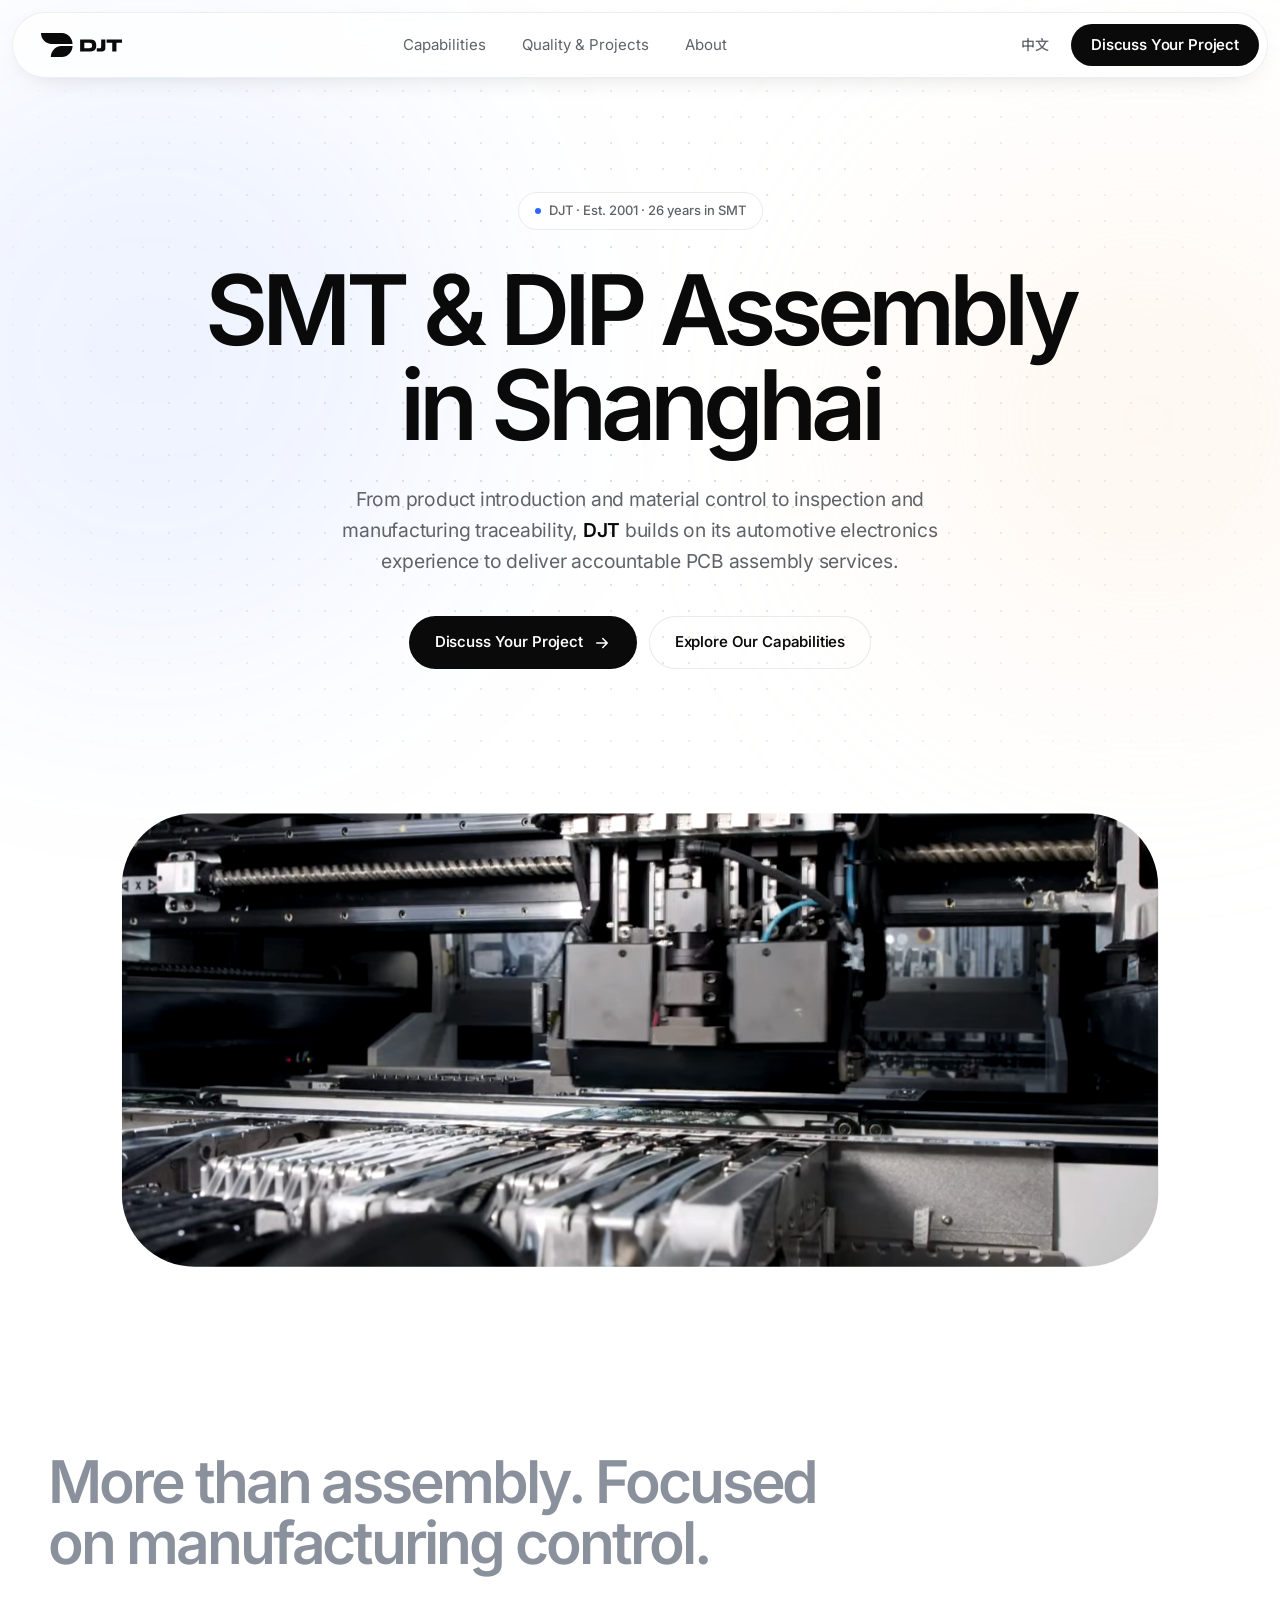
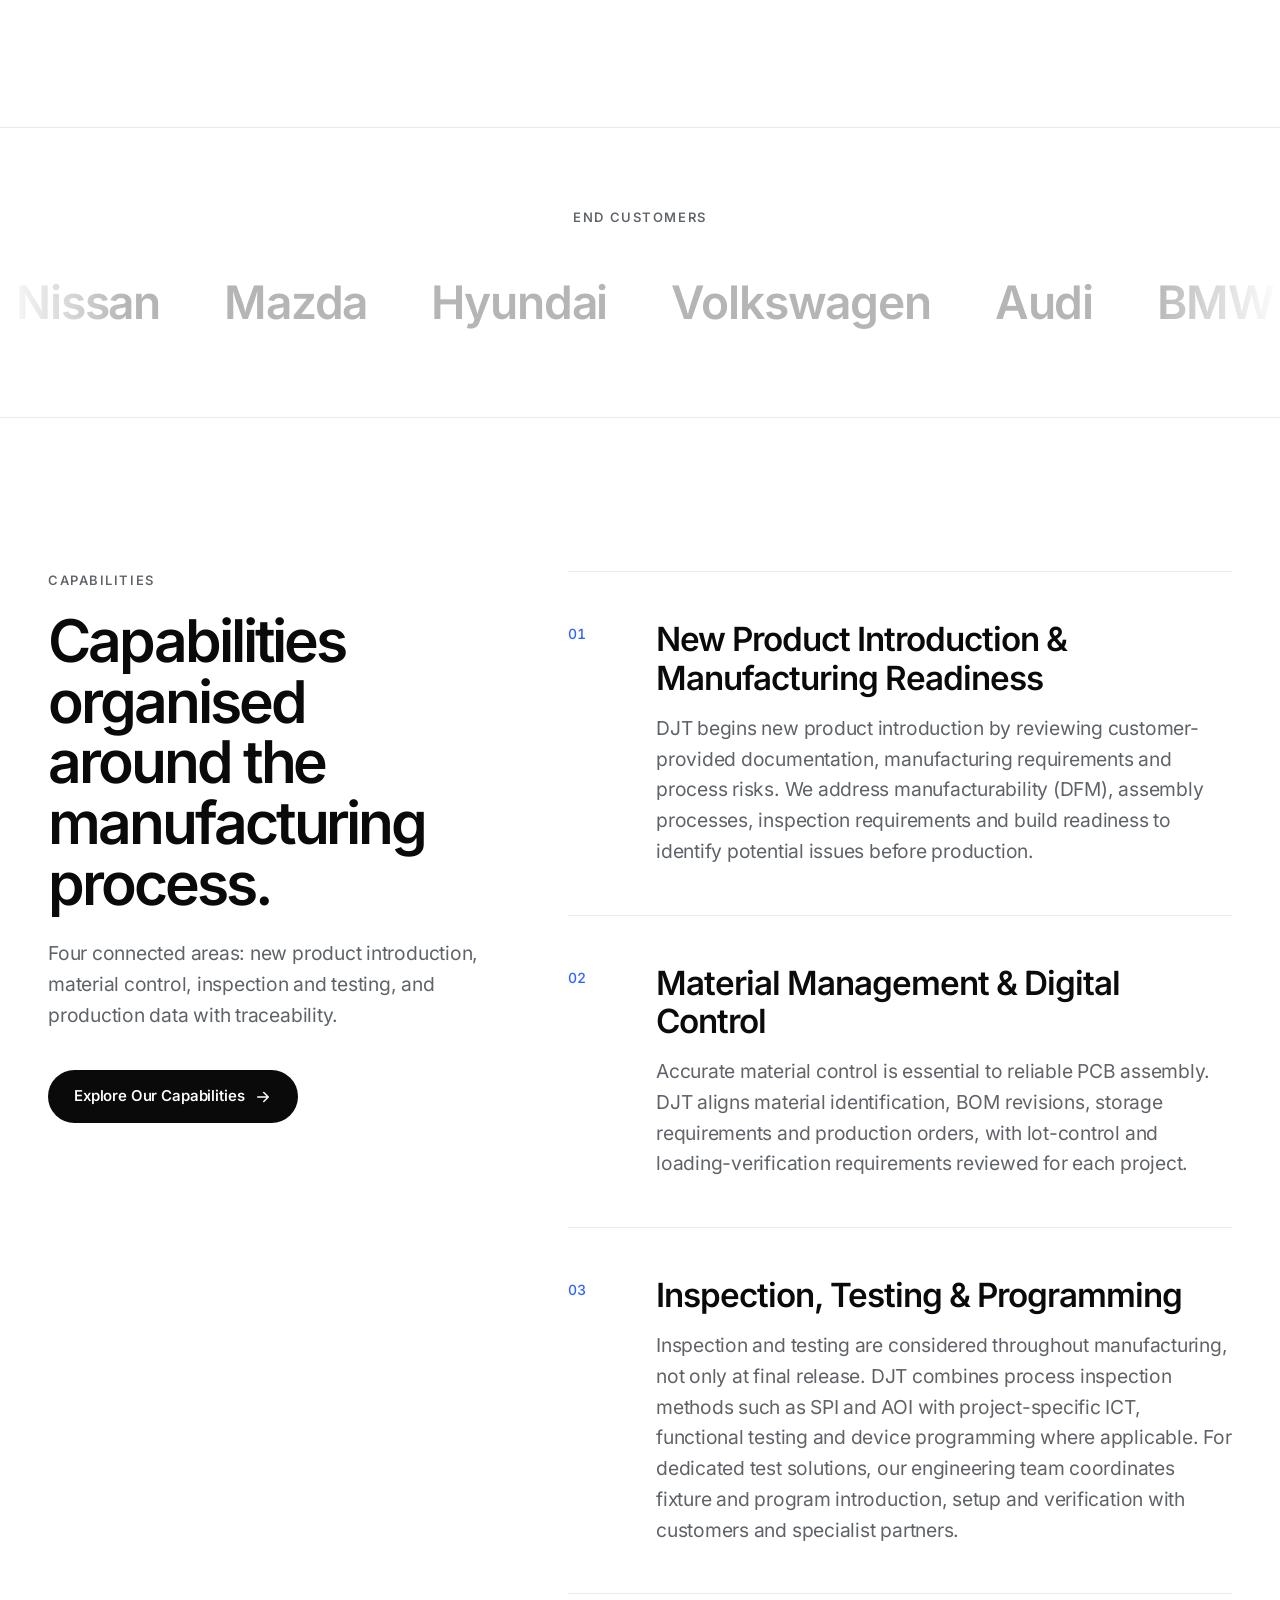
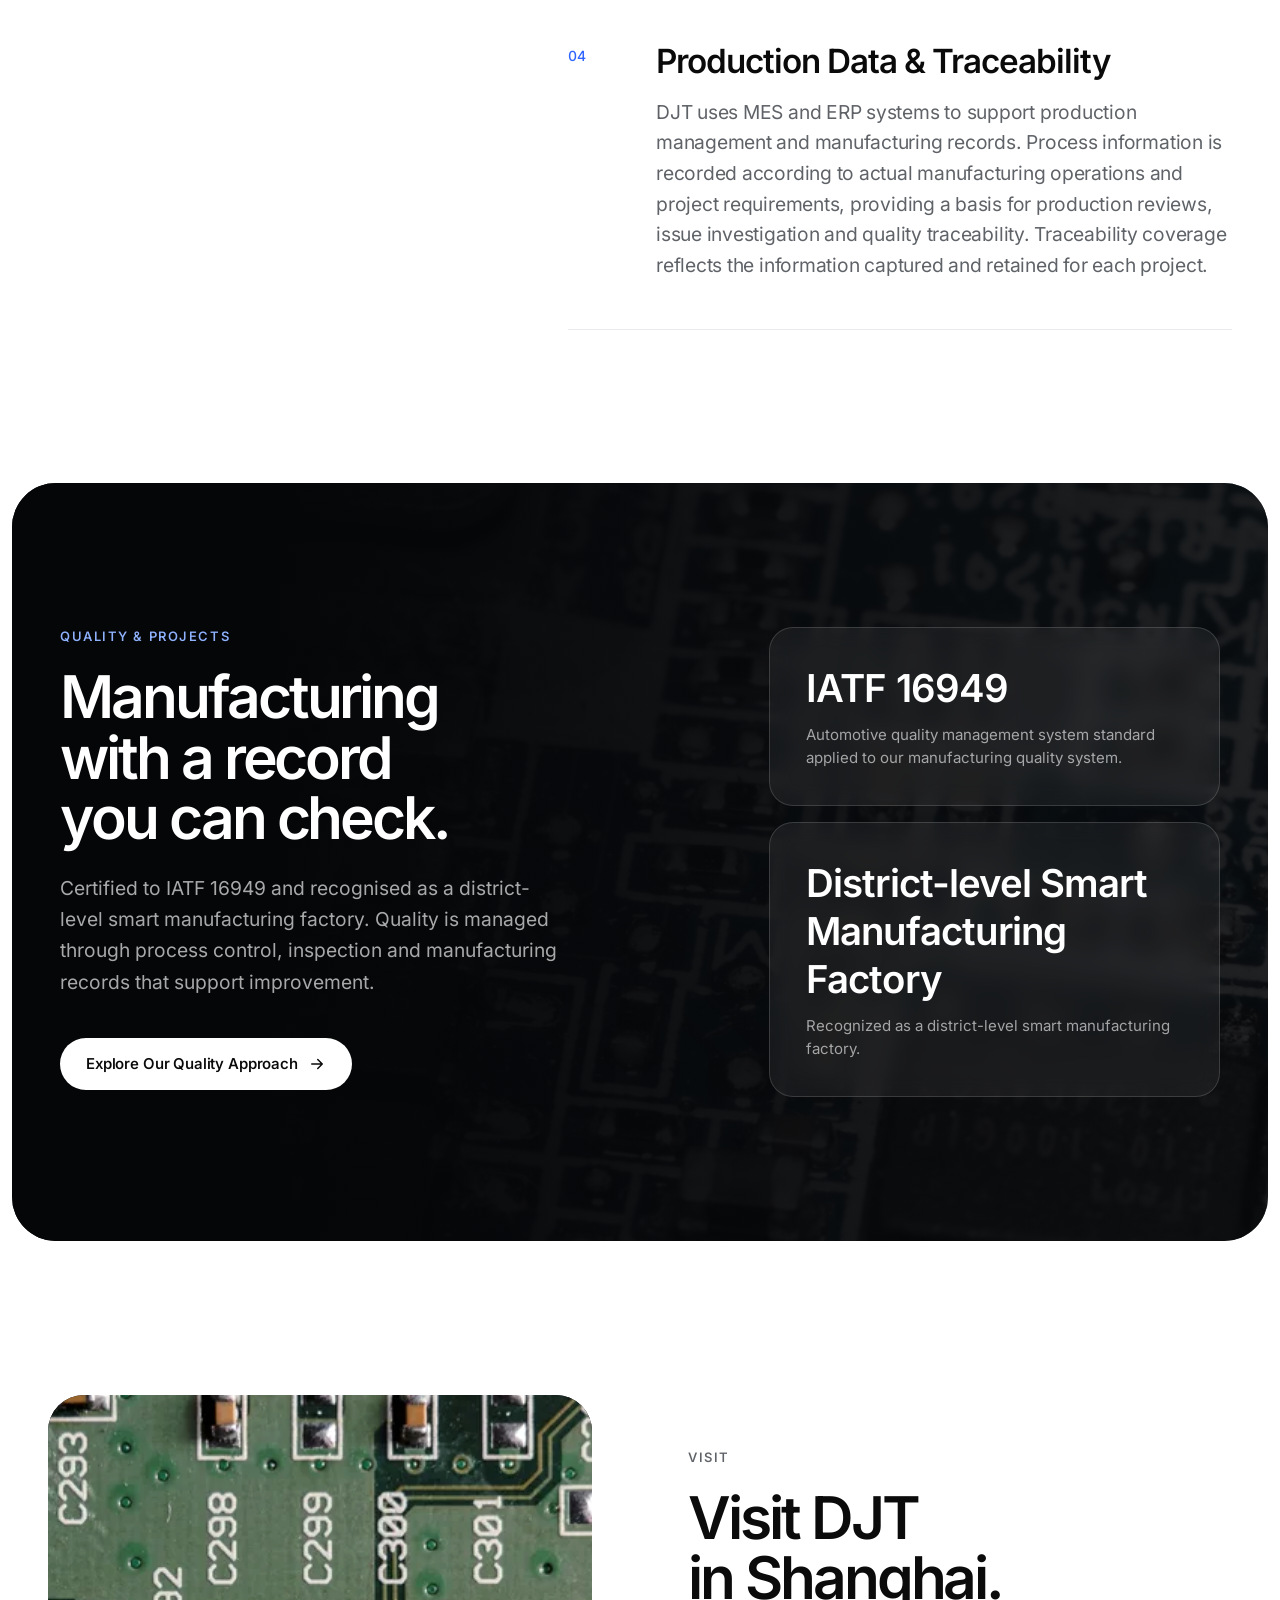
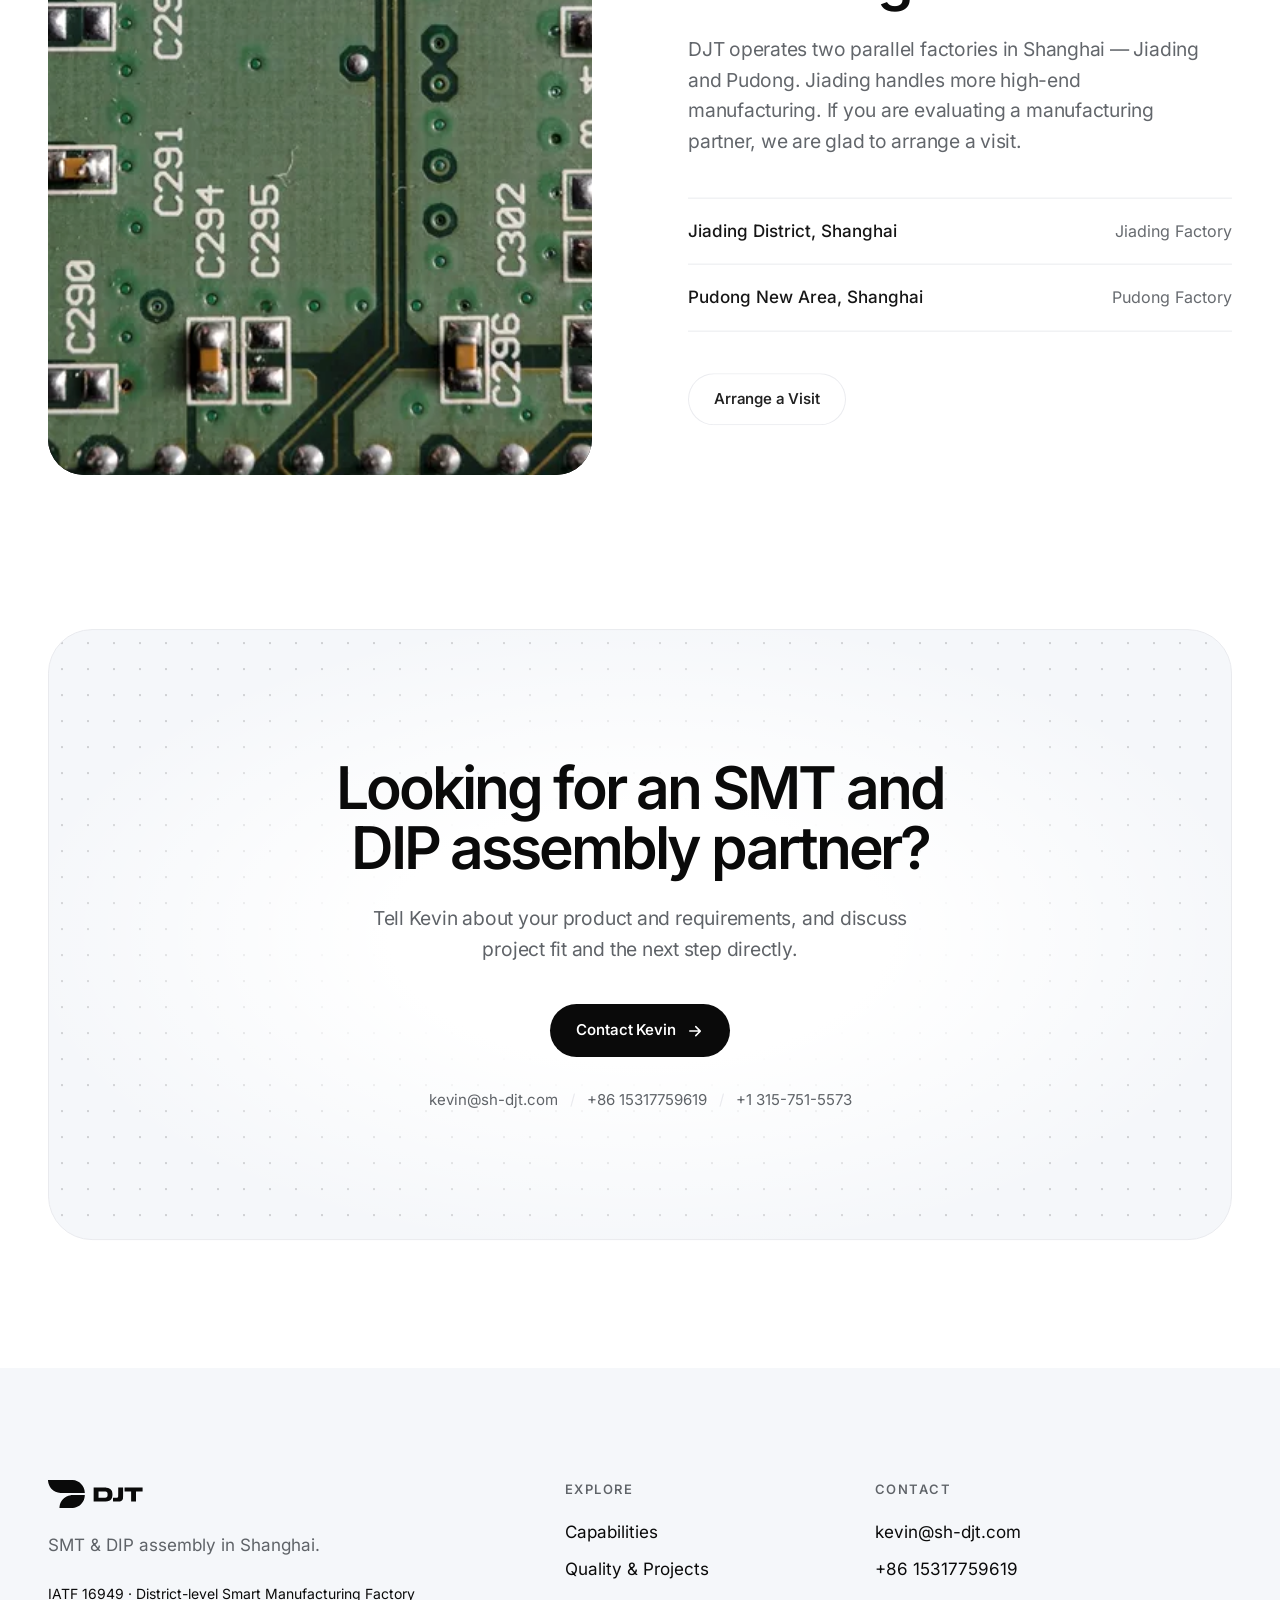
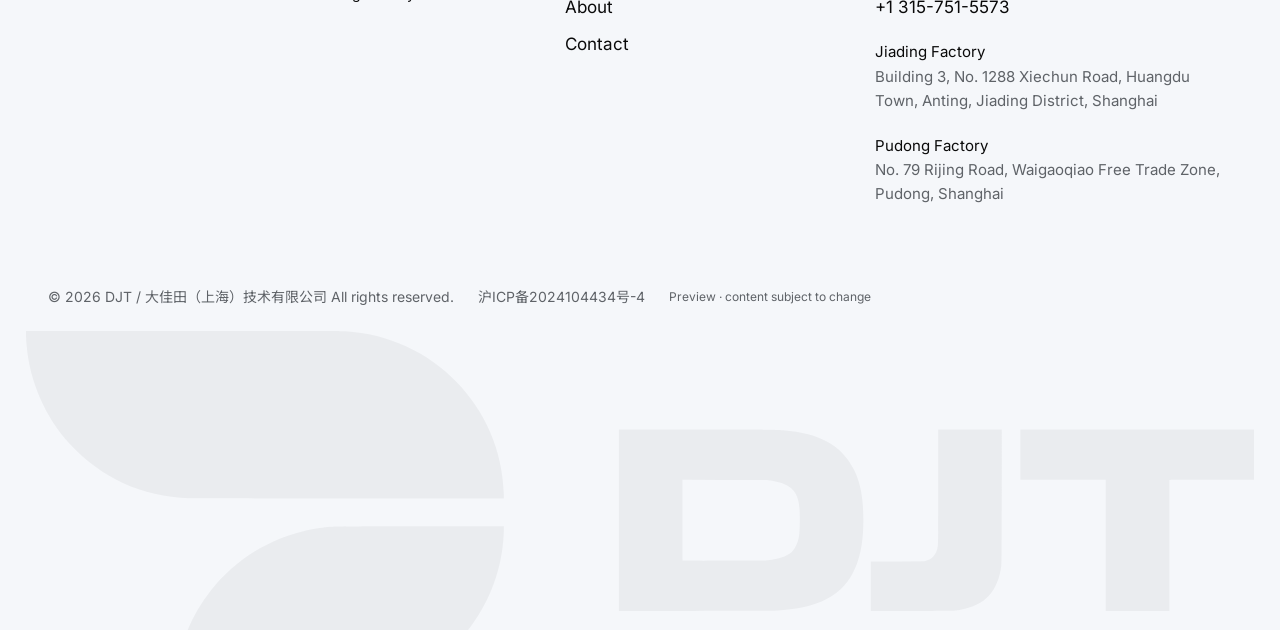
==== commit b624330a: "Deploy staging from djt-website 1a340f2" ====
--- a/index.html
+++ b/index.html
@@ -1,4 +1,4 @@
 <!DOCTYPE html><html lang="en"> <head><meta charset="utf-8"><meta name="viewport" content="width=device-width, initial-scale=1"><title>DJT | SMT &amp; DIP Assembly in Shanghai</title><meta name="description" content="DJT is an SMT and DIP assembly manufacturer in Shanghai, building on automotive electronics experience. More than assembly — focused on manufacturing control."><meta name="robots" content="noindex, nofollow"><link rel="canonical" href="https://djt-technology.github.io/"><link rel="alternate" hreflang="en" href="https://djt-technology.github.io/"><link rel="alternate" hreflang="zh-CN" href="https://djt-technology.github.io/zh/"><link rel="alternate" hreflang="x-default" href="https://djt-technology.github.io/"><meta property="og:title" content="DJT | SMT &#38; DIP Assembly in Shanghai"><meta property="og:description" content="DJT is an SMT and DIP assembly manufacturer in Shanghai, building on automotive electronics experience. More than assembly — focused on manufacturing control."><meta property="og:type" content="website"><meta property="og:url" content="https://djt-technology.github.io/"><meta name="theme-color" content="#ffffff"><link rel="icon" href="/favicon.svg" type="image/svg+xml"><script>
       // Motion is opt-in: only when the user has not asked for reduced motion.
       if (!matchMedia('(prefers-reduced-motion: reduce)').matches) document.documentElement.classList.add('motion');
-    </script><link rel="stylesheet" href="/_astro/_slug_.BTdoDFMe.css"></head> <body> <a href="#main" class="sr-only focus:not-sr-only focus:fixed focus:left-4 focus:top-4 focus:z-[60] focus:rounded-full focus:bg-white focus:px-4 focus:py-2">Skip to content</a> <header class="site fixed left-1/2 top-3 z-50 w-[min(1360px,calc(100%-24px))] rounded-full border border-line/80 bg-white/75 shadow-[0_8px_30px_-18px_rgb(0,0,0,0.25)] backdrop-blur-xl" style="translate:-50% 0"> <div class="flex h-14 items-center justify-between gap-4 pl-5 pr-2 md:h-16 md:pl-7"> <a href="/" aria-label="DJT" class="block shrink-0"><svg xmlns="http://www.w3.org/2000/svg" viewBox="0 0 5984 1771" fill="currentColor" class="h-5 w-auto md:h-6" role="img" aria-label="DJT"><path fill-rule="evenodd" d="M725 1752C725 1731 727 1701 731 1672C748 1523 807 1381 900 1264C1037 1091 1233 982 1450 957C1495 951 1470 952 1915 951L2327 951L2327 977C2326 991 2326 1005 2325 1007C2325 1009 2325 1017 2324 1024C2297 1344 2079 1622 1774 1727C1708 1749 1650 1761 1569 1769C1560 1770 1453 1770 1141 1771L725 1771L725 1752ZM2887 921L2887 480L3261 480C3631 480 3650 480 3688 483C3868 498 3972 556 4032 675C4064 740 4078 815 4078 920C4078 1044 4057 1134 4012 1204C3946 1304 3835 1352 3646 1362C3634 1363 3489 1363 3257 1363L2887 1363L2887 921ZM4114 1243L4114 1122L4244 1122L4374 1121L4382 1119C4411 1111 4430 1091 4438 1059C4442 1043 4442 1043 4442 757L4442 480L4597 480L4752 480L4752 803C4751 1103 4751 1128 4750 1141C4734 1268 4671 1337 4552 1357C4518 1363 4530 1362 4314 1363L4114 1363L4114 1243ZM5258 1044L5258 724L5051 724C4938 724 4844 724 4843 724C4842 724 4842 699 4842 602L4842 480L5413 480L5984 480L5984 602L5984 724L5780 724C5668 724 5576 724 5575 724C5574 725 5573 725 5571 725L5568 725L5568 1044L5568 1363L5413 1363L5258 1363L5258 1044ZM3596 1118C3599 1117 3606 1117 3612 1116C3664 1111 3707 1096 3729 1076C3747 1058 3760 1030 3765 994C3768 971 3769 911 3767 872C3763 785 3728 747 3638 731C3603 725 3604 725 3381 725L3197 724L3197 921C3197 1029 3197 1118 3198 1118C3199 1119 3587 1118 3596 1118ZM792 815C563 806 366 716 211 548C94 421 17 245 3 71C2 64 2 56 1 54C1 51 1 38 0 25L-0 0L769 0C1259 0 1544 0 1555 1C1980 25 2316 369 2327 792L2327 816L1563 816C1142 816 795 815 792 815Z"></path></svg></a> <nav class="hidden items-center gap-9 text-[15px] text-muted md:flex" aria-label="Main"> <a href="/capabilities/" class="transition-colors hover:text-ink">Capabilities</a><a href="/quality/" class="transition-colors hover:text-ink">Quality &amp; Projects</a><a href="/about/" class="transition-colors hover:text-ink">About</a> </nav> <div class="flex items-center gap-1.5 md:gap-2"> <a href="/zh/" hreflang="zh-CN" lang="zh-CN" title="切换到中文" class="rounded-full px-3.5 py-2 text-sm font-medium text-muted transition-colors hover:bg-soft hover:text-ink">中文</a> <a href="/contact/" class="btn hidden !px-5 !py-2.5 md:inline-flex">Discuss Your Project</a> <details class="group relative md:hidden"> <summary class="flex h-10 w-10 cursor-pointer list-none items-center justify-center rounded-full bg-ink text-white [&::-webkit-details-marker]:hidden" aria-label="Menu"> <svg width="18" height="18" viewBox="0 0 24 24" fill="none" stroke="currentColor" stroke-width="2" stroke-linecap="round"><path class="group-open:hidden" d="M4 8h16M4 16h16"></path><path class="hidden group-open:block" d="M6 6l12 12M18 6 6 18"></path></svg> </summary> <div class="absolute right-0 top-[calc(100%+12px)] w-[min(300px,calc(100vw-48px))] rounded-3xl border border-line bg-white p-3 shadow-2xl"> <a href="/capabilities/" class="block rounded-2xl px-4 py-3.5 text-[17px] font-medium hover:bg-soft">Capabilities</a><a href="/quality/" class="block rounded-2xl px-4 py-3.5 text-[17px] font-medium hover:bg-soft">Quality &amp; Projects</a><a href="/about/" class="block rounded-2xl px-4 py-3.5 text-[17px] font-medium hover:bg-soft">About</a><a href="/contact/" class="block rounded-2xl px-4 py-3.5 text-[17px] font-medium hover:bg-soft">Contact</a> </div> </details> </div> </div> </header> <main id="main">  <section class="relative overflow-hidden pt-36 md:pt-48"> <div class="glow pointer-events-none absolute -left-40 top-10 h-[620px] w-[620px] rounded-full bg-blue/8 blur-[120px]" aria-hidden="true"></div> <div class="glow glow-b pointer-events-none absolute -right-32 top-40 h-[520px] w-[520px] rounded-full bg-warm/25 blur-[120px]" aria-hidden="true"></div> <div class="dots pointer-events-none absolute inset-0 [mask-image:radial-gradient(ellipse_60%_50%_at_50%_30%,#000,transparent)]" aria-hidden="true"></div> <div class="wrap relative text-center"> <p class="rise mx-auto inline-flex items-center gap-2 rounded-full border border-line bg-white/80 px-4 py-2 text-[13px] font-medium text-muted backdrop-blur" style="--i:0"><span class="h-1.5 w-1.5 rounded-full bg-blue"></span>DJT · Est. 2001 · 26 years in SMT</p> <h1 class="display rise mx-auto mt-8 max-w-[9.6em]" style="--i:1"> <span class="block">SMT &amp; DIP Assembly</span><span class="block">in Shanghai</span> </h1> <p class="lead rise mx-auto mt-8 max-w-2xl" style="--i:2">From product introduction and material control to inspection and manufacturing traceability, <strong class="font-semibold text-ink">DJT</strong> builds on its automotive electronics experience to deliver accountable PCB assembly services.</p> <div class="rise mt-10 flex flex-wrap justify-center gap-3" style="--i:3"> <a href="/contact/" class="btn">Discuss Your Project<svg width="18" height="18" viewBox="0 0 24 24" fill="none" stroke="currentColor" stroke-width="2" stroke-linecap="round" stroke-linejoin="round" aria-hidden="true"><path d="M5 12h14m-6-6 6 6-6 6"></path></svg></a> <a href="/capabilities/" class="btn btn-ghost">Explore Our Capabilities</a> </div> </div> <div class="wrap relative mt-20 md:mt-28"> <div data-grow class="overflow-hidden rounded-[22px] will-change-transform sm:rounded-[40px]"> <figure class="photo aspect-[4/5] sm:aspect-[16/9] lg:aspect-[16/7]"> <video class="absolute inset-0 h-full w-full object-cover" muted loop playsinline preload="metadata" poster="/_astro/macro.MWbk1FkZ_1eRR9A.webp" aria-hidden="true" tabindex="-1" data-hero-video> <source src="/video/hero.webm" type="video/webm"> <source src="/video/hero.mp4" type="video/mp4"> </video> </figure> </div> </div> </section>  <section class="section"> <div class="wrap"> <h2 class="h2 max-w-[17em] !text-[clamp(30px,4.6vw,70px)]" data-words> <span class="w">More</span> <span class="w">than</span> <span class="w">assembly.</span> <span class="w">Focused</span> <span class="w">on</span> <span class="w">manufacturing</span> <span class="w">control.</span>  </h2> </div> </section>  <section class="marquee overflow-hidden border-y border-line py-14 md:py-20" aria-label="End Customers"> <p class="kicker text-center !text-muted" data-reveal>End Customers</p> <div class="mt-10 overflow-hidden px-4 [.motion_&]:[mask-image:linear-gradient(90deg,transparent,#000_10%,#000_90%,transparent)]" data-reveal> <div class="marquee-track"> <ul> <li class="shrink-0 whitespace-nowrap text-[clamp(28px,3.6vw,52px)] font-semibold tracking-tight text-ink/30 transition-colors hover:text-ink">Toyota</li><li class="shrink-0 whitespace-nowrap text-[clamp(28px,3.6vw,52px)] font-semibold tracking-tight text-ink/30 transition-colors hover:text-ink">Honda</li><li class="shrink-0 whitespace-nowrap text-[clamp(28px,3.6vw,52px)] font-semibold tracking-tight text-ink/30 transition-colors hover:text-ink">Nissan</li><li class="shrink-0 whitespace-nowrap text-[clamp(28px,3.6vw,52px)] font-semibold tracking-tight text-ink/30 transition-colors hover:text-ink">Mazda</li><li class="shrink-0 whitespace-nowrap text-[clamp(28px,3.6vw,52px)] font-semibold tracking-tight text-ink/30 transition-colors hover:text-ink">Mitsubishi</li><li class="shrink-0 whitespace-nowrap text-[clamp(28px,3.6vw,52px)] font-semibold tracking-tight text-ink/30 transition-colors hover:text-ink">Hyundai</li><li class="shrink-0 whitespace-nowrap text-[clamp(28px,3.6vw,52px)] font-semibold tracking-tight text-ink/30 transition-colors hover:text-ink">Kia</li><li class="shrink-0 whitespace-nowrap text-[clamp(28px,3.6vw,52px)] font-semibold tracking-tight text-ink/30 transition-colors hover:text-ink">Volkswagen</li><li class="shrink-0 whitespace-nowrap text-[clamp(28px,3.6vw,52px)] font-semibold tracking-tight text-ink/30 transition-colors hover:text-ink">Audi</li><li class="shrink-0 whitespace-nowrap text-[clamp(28px,3.6vw,52px)] font-semibold tracking-tight text-ink/30 transition-colors hover:text-ink">BMW</li><li class="shrink-0 whitespace-nowrap text-[clamp(28px,3.6vw,52px)] font-semibold tracking-tight text-ink/30 transition-colors hover:text-ink">Mercedes-Benz</li><li class="shrink-0 whitespace-nowrap text-[clamp(28px,3.6vw,52px)] font-semibold tracking-tight text-ink/30 transition-colors hover:text-ink">Porsche</li><li class="shrink-0 whitespace-nowrap text-[clamp(28px,3.6vw,52px)] font-semibold tracking-tight text-ink/30 transition-colors hover:text-ink">Volvo</li><li class="shrink-0 whitespace-nowrap text-[clamp(28px,3.6vw,52px)] font-semibold tracking-tight text-ink/30 transition-colors hover:text-ink">Ford</li><li class="shrink-0 whitespace-nowrap text-[clamp(28px,3.6vw,52px)] font-semibold tracking-tight text-ink/30 transition-colors hover:text-ink">GM</li><li class="shrink-0 whitespace-nowrap text-[clamp(28px,3.6vw,52px)] font-semibold tracking-tight text-ink/30 transition-colors hover:text-ink">Chevrolet</li><li class="shrink-0 whitespace-nowrap text-[clamp(28px,3.6vw,52px)] font-semibold tracking-tight text-ink/30 transition-colors hover:text-ink">Buick</li><li class="shrink-0 whitespace-nowrap text-[clamp(28px,3.6vw,52px)] font-semibold tracking-tight text-ink/30 transition-colors hover:text-ink">Cadillac</li><li class="shrink-0 whitespace-nowrap text-[clamp(28px,3.6vw,52px)] font-semibold tracking-tight text-ink/30 transition-colors hover:text-ink">Jeep</li><li class="shrink-0 whitespace-nowrap text-[clamp(28px,3.6vw,52px)] font-semibold tracking-tight text-ink/30 transition-colors hover:text-ink">Stellantis</li><li class="shrink-0 whitespace-nowrap text-[clamp(28px,3.6vw,52px)] font-semibold tracking-tight text-ink/30 transition-colors hover:text-ink">Renault</li><li class="shrink-0 whitespace-nowrap text-[clamp(28px,3.6vw,52px)] font-semibold tracking-tight text-ink/30 transition-colors hover:text-ink">Jaguar</li><li class="shrink-0 whitespace-nowrap text-[clamp(28px,3.6vw,52px)] font-semibold tracking-tight text-ink/30 transition-colors hover:text-ink">Land Rover</li><li class="shrink-0 whitespace-nowrap text-[clamp(28px,3.6vw,52px)] font-semibold tracking-tight text-ink/30 transition-colors hover:text-ink">Tesla</li><li class="shrink-0 whitespace-nowrap text-[clamp(28px,3.6vw,52px)] font-semibold tracking-tight text-ink/30 transition-colors hover:text-ink">BYD</li><li class="shrink-0 whitespace-nowrap text-[clamp(28px,3.6vw,52px)] font-semibold tracking-tight text-ink/30 transition-colors hover:text-ink">Geely</li><li class="shrink-0 whitespace-nowrap text-[clamp(28px,3.6vw,52px)] font-semibold tracking-tight text-ink/30 transition-colors hover:text-ink">Lynk &amp; Co</li><li class="shrink-0 whitespace-nowrap text-[clamp(28px,3.6vw,52px)] font-semibold tracking-tight text-ink/30 transition-colors hover:text-ink">Zeekr</li><li class="shrink-0 whitespace-nowrap text-[clamp(28px,3.6vw,52px)] font-semibold tracking-tight text-ink/30 transition-colors hover:text-ink">GWM</li><li class="shrink-0 whitespace-nowrap text-[clamp(28px,3.6vw,52px)] font-semibold tracking-tight text-ink/30 transition-colors hover:text-ink">Wey</li><li class="shrink-0 whitespace-nowrap text-[clamp(28px,3.6vw,52px)] font-semibold tracking-tight text-ink/30 transition-colors hover:text-ink">Tank</li><li class="shrink-0 whitespace-nowrap text-[clamp(28px,3.6vw,52px)] font-semibold tracking-tight text-ink/30 transition-colors hover:text-ink">Haval</li><li class="shrink-0 whitespace-nowrap text-[clamp(28px,3.6vw,52px)] font-semibold tracking-tight text-ink/30 transition-colors hover:text-ink">Chery</li><li class="shrink-0 whitespace-nowrap text-[clamp(28px,3.6vw,52px)] font-semibold tracking-tight text-ink/30 transition-colors hover:text-ink">Exeed</li><li class="shrink-0 whitespace-nowrap text-[clamp(28px,3.6vw,52px)] font-semibold tracking-tight text-ink/30 transition-colors hover:text-ink">Aion</li><li class="shrink-0 whitespace-nowrap text-[clamp(28px,3.6vw,52px)] font-semibold tracking-tight text-ink/30 transition-colors hover:text-ink">Trumpchi</li><li class="shrink-0 whitespace-nowrap text-[clamp(28px,3.6vw,52px)] font-semibold tracking-tight text-ink/30 transition-colors hover:text-ink">GAC</li><li class="shrink-0 whitespace-nowrap text-[clamp(28px,3.6vw,52px)] font-semibold tracking-tight text-ink/30 transition-colors hover:text-ink">Changan</li><li class="shrink-0 whitespace-nowrap text-[clamp(28px,3.6vw,52px)] font-semibold tracking-tight text-ink/30 transition-colors hover:text-ink">Deepal</li><li class="shrink-0 whitespace-nowrap text-[clamp(28px,3.6vw,52px)] font-semibold tracking-tight text-ink/30 transition-colors hover:text-ink">Avatr</li><li class="shrink-0 whitespace-nowrap text-[clamp(28px,3.6vw,52px)] font-semibold tracking-tight text-ink/30 transition-colors hover:text-ink">NIO</li><li class="shrink-0 whitespace-nowrap text-[clamp(28px,3.6vw,52px)] font-semibold tracking-tight text-ink/30 transition-colors hover:text-ink">XPeng</li><li class="shrink-0 whitespace-nowrap text-[clamp(28px,3.6vw,52px)] font-semibold tracking-tight text-ink/30 transition-colors hover:text-ink">Li Auto</li><li class="shrink-0 whitespace-nowrap text-[clamp(28px,3.6vw,52px)] font-semibold tracking-tight text-ink/30 transition-colors hover:text-ink">AITO</li><li class="shrink-0 whitespace-nowrap text-[clamp(28px,3.6vw,52px)] font-semibold tracking-tight text-ink/30 transition-colors hover:text-ink">IM Motors</li><li class="shrink-0 whitespace-nowrap text-[clamp(28px,3.6vw,52px)] font-semibold tracking-tight text-ink/30 transition-colors hover:text-ink">Rising Auto</li><li class="shrink-0 whitespace-nowrap text-[clamp(28px,3.6vw,52px)] font-semibold tracking-tight text-ink/30 transition-colors hover:text-ink">Neta</li><li class="shrink-0 whitespace-nowrap text-[clamp(28px,3.6vw,52px)] font-semibold tracking-tight text-ink/30 transition-colors hover:text-ink">Leapmotor</li><li class="shrink-0 whitespace-nowrap text-[clamp(28px,3.6vw,52px)] font-semibold tracking-tight text-ink/30 transition-colors hover:text-ink">Xiaomi</li><li class="shrink-0 whitespace-nowrap text-[clamp(28px,3.6vw,52px)] font-semibold tracking-tight text-ink/30 transition-colors hover:text-ink">Hongqi</li><li class="shrink-0 whitespace-nowrap text-[clamp(28px,3.6vw,52px)] font-semibold tracking-tight text-ink/30 transition-colors hover:text-ink">Roewe</li><li class="shrink-0 whitespace-nowrap text-[clamp(28px,3.6vw,52px)] font-semibold tracking-tight text-ink/30 transition-colors hover:text-ink">MG</li><li class="shrink-0 whitespace-nowrap text-[clamp(28px,3.6vw,52px)] font-semibold tracking-tight text-ink/30 transition-colors hover:text-ink">Voyah</li><li class="shrink-0 whitespace-nowrap text-[clamp(28px,3.6vw,52px)] font-semibold tracking-tight text-ink/30 transition-colors hover:text-ink">Seres</li> </ul><ul aria-hidden="true"> <li class="shrink-0 whitespace-nowrap text-[clamp(28px,3.6vw,52px)] font-semibold tracking-tight text-ink/30 transition-colors hover:text-ink">Toyota</li><li class="shrink-0 whitespace-nowrap text-[clamp(28px,3.6vw,52px)] font-semibold tracking-tight text-ink/30 transition-colors hover:text-ink">Honda</li><li class="shrink-0 whitespace-nowrap text-[clamp(28px,3.6vw,52px)] font-semibold tracking-tight text-ink/30 transition-colors hover:text-ink">Nissan</li><li class="shrink-0 whitespace-nowrap text-[clamp(28px,3.6vw,52px)] font-semibold tracking-tight text-ink/30 transition-colors hover:text-ink">Mazda</li><li class="shrink-0 whitespace-nowrap text-[clamp(28px,3.6vw,52px)] font-semibold tracking-tight text-ink/30 transition-colors hover:text-ink">Mitsubishi</li><li class="shrink-0 whitespace-nowrap text-[clamp(28px,3.6vw,52px)] font-semibold tracking-tight text-ink/30 transition-colors hover:text-ink">Hyundai</li><li class="shrink-0 whitespace-nowrap text-[clamp(28px,3.6vw,52px)] font-semibold tracking-tight text-ink/30 transition-colors hover:text-ink">Kia</li><li class="shrink-0 whitespace-nowrap text-[clamp(28px,3.6vw,52px)] font-semibold tracking-tight text-ink/30 transition-colors hover:text-ink">Volkswagen</li><li class="shrink-0 whitespace-nowrap text-[clamp(28px,3.6vw,52px)] font-semibold tracking-tight text-ink/30 transition-colors hover:text-ink">Audi</li><li class="shrink-0 whitespace-nowrap text-[clamp(28px,3.6vw,52px)] font-semibold tracking-tight text-ink/30 transition-colors hover:text-ink">BMW</li><li class="shrink-0 whitespace-nowrap text-[clamp(28px,3.6vw,52px)] font-semibold tracking-tight text-ink/30 transition-colors hover:text-ink">Mercedes-Benz</li><li class="shrink-0 whitespace-nowrap text-[clamp(28px,3.6vw,52px)] font-semibold tracking-tight text-ink/30 transition-colors hover:text-ink">Porsche</li><li class="shrink-0 whitespace-nowrap text-[clamp(28px,3.6vw,52px)] font-semibold tracking-tight text-ink/30 transition-colors hover:text-ink">Volvo</li><li class="shrink-0 whitespace-nowrap text-[clamp(28px,3.6vw,52px)] font-semibold tracking-tight text-ink/30 transition-colors hover:text-ink">Ford</li><li class="shrink-0 whitespace-nowrap text-[clamp(28px,3.6vw,52px)] font-semibold tracking-tight text-ink/30 transition-colors hover:text-ink">GM</li><li class="shrink-0 whitespace-nowrap text-[clamp(28px,3.6vw,52px)] font-semibold tracking-tight text-ink/30 transition-colors hover:text-ink">Chevrolet</li><li class="shrink-0 whitespace-nowrap text-[clamp(28px,3.6vw,52px)] font-semibold tracking-tight text-ink/30 transition-colors hover:text-ink">Buick</li><li class="shrink-0 whitespace-nowrap text-[clamp(28px,3.6vw,52px)] font-semibold tracking-tight text-ink/30 transition-colors hover:text-ink">Cadillac</li><li class="shrink-0 whitespace-nowrap text-[clamp(28px,3.6vw,52px)] font-semibold tracking-tight text-ink/30 transition-colors hover:text-ink">Jeep</li><li class="shrink-0 whitespace-nowrap text-[clamp(28px,3.6vw,52px)] font-semibold tracking-tight text-ink/30 transition-colors hover:text-ink">Stellantis</li><li class="shrink-0 whitespace-nowrap text-[clamp(28px,3.6vw,52px)] font-semibold tracking-tight text-ink/30 transition-colors hover:text-ink">Renault</li><li class="shrink-0 whitespace-nowrap text-[clamp(28px,3.6vw,52px)] font-semibold tracking-tight text-ink/30 transition-colors hover:text-ink">Jaguar</li><li class="shrink-0 whitespace-nowrap text-[clamp(28px,3.6vw,52px)] font-semibold tracking-tight text-ink/30 transition-colors hover:text-ink">Land Rover</li><li class="shrink-0 whitespace-nowrap text-[clamp(28px,3.6vw,52px)] font-semibold tracking-tight text-ink/30 transition-colors hover:text-ink">Tesla</li><li class="shrink-0 whitespace-nowrap text-[clamp(28px,3.6vw,52px)] font-semibold tracking-tight text-ink/30 transition-colors hover:text-ink">BYD</li><li class="shrink-0 whitespace-nowrap text-[clamp(28px,3.6vw,52px)] font-semibold tracking-tight text-ink/30 transition-colors hover:text-ink">Geely</li><li class="shrink-0 whitespace-nowrap text-[clamp(28px,3.6vw,52px)] font-semibold tracking-tight text-ink/30 transition-colors hover:text-ink">Lynk &amp; Co</li><li class="shrink-0 whitespace-nowrap text-[clamp(28px,3.6vw,52px)] font-semibold tracking-tight text-ink/30 transition-colors hover:text-ink">Zeekr</li><li class="shrink-0 whitespace-nowrap text-[clamp(28px,3.6vw,52px)] font-semibold tracking-tight text-ink/30 transition-colors hover:text-ink">GWM</li><li class="shrink-0 whitespace-nowrap text-[clamp(28px,3.6vw,52px)] font-semibold tracking-tight text-ink/30 transition-colors hover:text-ink">Wey</li><li class="shrink-0 whitespace-nowrap text-[clamp(28px,3.6vw,52px)] font-semibold tracking-tight text-ink/30 transition-colors hover:text-ink">Tank</li><li class="shrink-0 whitespace-nowrap text-[clamp(28px,3.6vw,52px)] font-semibold tracking-tight text-ink/30 transition-colors hover:text-ink">Haval</li><li class="shrink-0 whitespace-nowrap text-[clamp(28px,3.6vw,52px)] font-semibold tracking-tight text-ink/30 transition-colors hover:text-ink">Chery</li><li class="shrink-0 whitespace-nowrap text-[clamp(28px,3.6vw,52px)] font-semibold tracking-tight text-ink/30 transition-colors hover:text-ink">Exeed</li><li class="shrink-0 whitespace-nowrap text-[clamp(28px,3.6vw,52px)] font-semibold tracking-tight text-ink/30 transition-colors hover:text-ink">Aion</li><li class="shrink-0 whitespace-nowrap text-[clamp(28px,3.6vw,52px)] font-semibold tracking-tight text-ink/30 transition-colors hover:text-ink">Trumpchi</li><li class="shrink-0 whitespace-nowrap text-[clamp(28px,3.6vw,52px)] font-semibold tracking-tight text-ink/30 transition-colors hover:text-ink">GAC</li><li class="shrink-0 whitespace-nowrap text-[clamp(28px,3.6vw,52px)] font-semibold tracking-tight text-ink/30 transition-colors hover:text-ink">Changan</li><li class="shrink-0 whitespace-nowrap text-[clamp(28px,3.6vw,52px)] font-semibold tracking-tight text-ink/30 transition-colors hover:text-ink">Deepal</li><li class="shrink-0 whitespace-nowrap text-[clamp(28px,3.6vw,52px)] font-semibold tracking-tight text-ink/30 transition-colors hover:text-ink">Avatr</li><li class="shrink-0 whitespace-nowrap text-[clamp(28px,3.6vw,52px)] font-semibold tracking-tight text-ink/30 transition-colors hover:text-ink">NIO</li><li class="shrink-0 whitespace-nowrap text-[clamp(28px,3.6vw,52px)] font-semibold tracking-tight text-ink/30 transition-colors hover:text-ink">XPeng</li><li class="shrink-0 whitespace-nowrap text-[clamp(28px,3.6vw,52px)] font-semibold tracking-tight text-ink/30 transition-colors hover:text-ink">Li Auto</li><li class="shrink-0 whitespace-nowrap text-[clamp(28px,3.6vw,52px)] font-semibold tracking-tight text-ink/30 transition-colors hover:text-ink">AITO</li><li class="shrink-0 whitespace-nowrap text-[clamp(28px,3.6vw,52px)] font-semibold tracking-tight text-ink/30 transition-colors hover:text-ink">IM Motors</li><li class="shrink-0 whitespace-nowrap text-[clamp(28px,3.6vw,52px)] font-semibold tracking-tight text-ink/30 transition-colors hover:text-ink">Rising Auto</li><li class="shrink-0 whitespace-nowrap text-[clamp(28px,3.6vw,52px)] font-semibold tracking-tight text-ink/30 transition-colors hover:text-ink">Neta</li><li class="shrink-0 whitespace-nowrap text-[clamp(28px,3.6vw,52px)] font-semibold tracking-tight text-ink/30 transition-colors hover:text-ink">Leapmotor</li><li class="shrink-0 whitespace-nowrap text-[clamp(28px,3.6vw,52px)] font-semibold tracking-tight text-ink/30 transition-colors hover:text-ink">Xiaomi</li><li class="shrink-0 whitespace-nowrap text-[clamp(28px,3.6vw,52px)] font-semibold tracking-tight text-ink/30 transition-colors hover:text-ink">Hongqi</li><li class="shrink-0 whitespace-nowrap text-[clamp(28px,3.6vw,52px)] font-semibold tracking-tight text-ink/30 transition-colors hover:text-ink">Roewe</li><li class="shrink-0 whitespace-nowrap text-[clamp(28px,3.6vw,52px)] font-semibold tracking-tight text-ink/30 transition-colors hover:text-ink">MG</li><li class="shrink-0 whitespace-nowrap text-[clamp(28px,3.6vw,52px)] font-semibold tracking-tight text-ink/30 transition-colors hover:text-ink">Voyah</li><li class="shrink-0 whitespace-nowrap text-[clamp(28px,3.6vw,52px)] font-semibold tracking-tight text-ink/30 transition-colors hover:text-ink">Seres</li> </ul> </div> </div> </section> <section class="section"> <div class="wrap grid gap-16 md:grid-cols-12"> <div class="self-start md:sticky md:top-36 md:col-span-5"> <p class="kicker" data-reveal>Capabilities</p> <h2 class="h2 mt-5" data-reveal>Capabilities organised around the manufacturing process.</h2> <p class="lead mt-6 max-w-md" data-reveal>Four connected areas: new product introduction, material control, inspection and testing, and production data with traceability.</p> <a href="/capabilities/" class="btn mt-10" data-reveal>Explore Our Capabilities<svg width="18" height="18" viewBox="0 0 24 24" fill="none" stroke="currentColor" stroke-width="2" stroke-linecap="round" stroke-linejoin="round" aria-hidden="true"><path d="M5 12h14m-6-6 6 6-6 6"></path></svg></a> </div> <ol class="md:col-span-7 md:col-start-6 [&:has(li:hover)>li:not(:hover)]:opacity-40"> <li class="grid grid-cols-[3.2rem_1fr] gap-x-4 border-t border-line py-10 transition-opacity duration-500 last:border-b md:grid-cols-[4.5rem_1fr] md:py-12" data-reveal> <span class="pt-1 text-sm font-medium tabular-nums text-blue">01</span> <div> <h3 class="h3 !text-[clamp(24px,2.6vw,36px)]">New Product Introduction &amp; Manufacturing Readiness</h3> <p class="lead mt-4 max-w-xl">DJT begins new product introduction by reviewing customer-provided documentation, manufacturing requirements and process risks. We address manufacturability (DFM), assembly processes, inspection requirements and build readiness to identify potential issues before production.</p> </div> </li><li class="grid grid-cols-[3.2rem_1fr] gap-x-4 border-t border-line py-10 transition-opacity duration-500 last:border-b md:grid-cols-[4.5rem_1fr] md:py-12" data-reveal> <span class="pt-1 text-sm font-medium tabular-nums text-blue">02</span> <div> <h3 class="h3 !text-[clamp(24px,2.6vw,36px)]">Material Management &amp; Digital Control</h3> <p class="lead mt-4 max-w-xl">Accurate material control is essential to reliable PCB assembly. DJT aligns material identification, BOM revisions, storage requirements and production orders, with lot-control and loading-verification requirements reviewed for each project.</p> </div> </li><li class="grid grid-cols-[3.2rem_1fr] gap-x-4 border-t border-line py-10 transition-opacity duration-500 last:border-b md:grid-cols-[4.5rem_1fr] md:py-12" data-reveal> <span class="pt-1 text-sm font-medium tabular-nums text-blue">03</span> <div> <h3 class="h3 !text-[clamp(24px,2.6vw,36px)]">Inspection, Testing &amp; Programming</h3> <p class="lead mt-4 max-w-xl">Inspection and testing are considered throughout manufacturing, not only at final release. DJT combines process inspection methods such as SPI and AOI with project-specific ICT, functional testing and device programming where applicable. For dedicated test solutions, our engineering team coordinates fixture and program introduction, setup and verification with customers and specialist partners.</p> </div> </li><li class="grid grid-cols-[3.2rem_1fr] gap-x-4 border-t border-line py-10 transition-opacity duration-500 last:border-b md:grid-cols-[4.5rem_1fr] md:py-12" data-reveal> <span class="pt-1 text-sm font-medium tabular-nums text-blue">04</span> <div> <h3 class="h3 !text-[clamp(24px,2.6vw,36px)]">Production Data &amp; Traceability</h3> <p class="lead mt-4 max-w-xl">DJT uses MES and ERP systems to support production management and manufacturing records. Process information is recorded according to actual manufacturing operations and project requirements, providing a basis for production reviews, issue investigation and quality traceability. Traceability coverage reflects the information captured and retained for each project.</p> </div> </li> </ol> </div> </section>  <section class="px-3"> <div class="relative isolate overflow-hidden rounded-[44px] bg-dark text-white" data-reveal> <figure class="photo photo--quiet absolute inset-0 -z-10 opacity-28"> <img src="/_astro/board.gj6Odh4M_rnNrU.webp" srcset="/_astro/board.gj6Odh4M_ZSQ189.webp 800w, /_astro/board.gj6Odh4M_8S5t8.webp 1280w, /_astro/board.gj6Odh4M_Z24FRAS.webp 1920w" alt sizes="100vw" data-parallax loading="lazy" decoding="async" fetchpriority="auto" width="2000" height="2000" class="absolute inset-0">  </figure> <div class="absolute inset-0 -z-10 bg-[linear-gradient(90deg,#050608_20%,rgb(5_6_8/0.55)_100%)]" aria-hidden="true"></div> <div class="wrap grid gap-14 py-24 md:grid-cols-12 md:py-36"> <div class="md:col-span-6"> <p class="kicker !text-blue-soft">Quality &amp; Projects</p> <h2 class="h2 mt-5">Manufacturing with a record you can check.</h2> <p class="mt-6 max-w-lg text-[clamp(17px,1.5vw,20px)] leading-relaxed text-white/65">Certified to IATF 16949 and recognised as a district-level smart manufacturing factory. Quality is managed through process control, inspection and manufacturing records that support improvement.</p> <a href="/quality/" class="btn btn-light mt-10">Explore Our Quality Approach<svg width="18" height="18" viewBox="0 0 24 24" fill="none" stroke="currentColor" stroke-width="2" stroke-linecap="round" stroke-linejoin="round" aria-hidden="true"><path d="M5 12h14m-6-6 6 6-6 6"></path></svg></a> </div> <div class="grid content-center gap-4 md:col-span-5 md:col-start-8"> <div class="rounded-3xl border border-white/15 bg-white/[0.06] p-7 backdrop-blur-md md:p-9"> <p class="text-[clamp(26px,3vw,42px)] font-semibold leading-tight tracking-tight">IATF 16949</p> <p class="mt-3 text-[15px] text-white/60">Automotive quality management system standard applied to our manufacturing quality system.</p> </div><div class="rounded-3xl border border-white/15 bg-white/[0.06] p-7 backdrop-blur-md md:p-9"> <p class="text-[clamp(26px,3vw,42px)] font-semibold leading-tight tracking-tight">District-level Smart Manufacturing Factory</p> <p class="mt-3 text-[15px] text-white/60">Recognized as a district-level smart manufacturing factory.</p> </div> </div> </div> </div> </section>  <section class="section"> <div class="wrap grid items-center gap-14 md:grid-cols-2 md:gap-24"> <div data-reveal><figure class="photo aspect-[4/5] rounded-[36px]"> <img src="/_astro/inspect.C4GrGGxm_ZFLA8s.webp" srcset="/_astro/inspect.C4GrGGxm_2hl5aG.webp 800w, /_astro/inspect.C4GrGGxm_ZrEwOM.webp 1280w, /_astro/inspect.C4GrGGxm_ZIcYWT.webp 1920w" alt sizes="(min-width:768px) 640px, 100vw" data-parallax loading="lazy" decoding="async" fetchpriority="auto" width="2000" height="1334" class="absolute inset-0">  </figure></div> <div> <p class="kicker" data-reveal>Visit</p> <h2 class="h2 mt-5" data-reveal>Visit DJT in Shanghai.</h2> <p class="lead mt-6 max-w-lg" data-reveal>DJT operates two parallel factories in Shanghai — Jiading and Pudong. Jiading handles more high-end manufacturing. If you are evaluating a manufacturing partner, we are glad to arrange a visit.</p> <ul class="mt-10 divide-y divide-line border-y border-line" data-reveal> <li class="flex items-baseline justify-between gap-6 py-5"><span class="text-[17px] font-medium">Jiading District, Shanghai</span><span class="text-muted">Jiading Factory</span></li><li class="flex items-baseline justify-between gap-6 py-5"><span class="text-[17px] font-medium">Pudong New Area, Shanghai</span><span class="text-muted">Pudong Factory</span></li> </ul> <a href="/about/" class="btn btn-ghost mt-10" data-reveal>Arrange a Visit</a> </div> </div> </section> <section class="wrap pb-24 md:pb-32"> <div class="dots relative overflow-hidden rounded-[44px] border border-line bg-soft px-6 py-20 text-center md:py-32" data-reveal> <div class="pointer-events-none absolute inset-0 bg-[radial-gradient(ellipse_at_center,#fff_30%,transparent_75%)]" aria-hidden="true"></div> <div class="relative"> <h2 class="h2 mx-auto max-w-[18ch]">Looking for an SMT and DIP assembly partner?</h2> <p class="lead mx-auto mt-6 max-w-xl">Tell Kevin about your product and requirements, and discuss project fit and the next step directly.</p> <div class="mt-10 flex flex-wrap items-center justify-center gap-3"> <a href="/contact/" class="btn">Contact Kevin<svg width="18" height="18" viewBox="0 0 24 24" fill="none" stroke="currentColor" stroke-width="2" stroke-linecap="round" stroke-linejoin="round" aria-hidden="true"><path d="M5 12h14m-6-6 6 6-6 6"></path></svg></a> </div> <p class="mt-8 flex flex-col items-center justify-center gap-2 text-[15px] text-muted sm:flex-row sm:flex-wrap sm:gap-x-0 sm:gap-y-1"> <a class="hover:text-ink" href="mailto:kevin@sh-djt.com">kevin@sh-djt.com</a> <span class="contents"> <span class="mx-3 hidden text-line sm:inline" aria-hidden="true">/</span> <a class="hover:text-ink" href="tel:+8615317759619">+86 15317759619</a> </span><span class="contents"> <span class="mx-3 hidden text-line sm:inline" aria-hidden="true">/</span> <a class="hover:text-ink" href="tel:+1315-751-5573">+1 315-751-5573</a> </span> </p> </div> </div> </section> </main> <footer class="relative overflow-hidden bg-soft"> <div class="wrap pt-20 md:pt-28"> <div class="grid gap-14 md:grid-cols-12"> <div class="md:col-span-5"> <svg xmlns="http://www.w3.org/2000/svg" viewBox="0 0 5984 1771" fill="currentColor" class="h-7 w-auto" role="img" aria-label="DJT"><path fill-rule="evenodd" d="M725 1752C725 1731 727 1701 731 1672C748 1523 807 1381 900 1264C1037 1091 1233 982 1450 957C1495 951 1470 952 1915 951L2327 951L2327 977C2326 991 2326 1005 2325 1007C2325 1009 2325 1017 2324 1024C2297 1344 2079 1622 1774 1727C1708 1749 1650 1761 1569 1769C1560 1770 1453 1770 1141 1771L725 1771L725 1752ZM2887 921L2887 480L3261 480C3631 480 3650 480 3688 483C3868 498 3972 556 4032 675C4064 740 4078 815 4078 920C4078 1044 4057 1134 4012 1204C3946 1304 3835 1352 3646 1362C3634 1363 3489 1363 3257 1363L2887 1363L2887 921ZM4114 1243L4114 1122L4244 1122L4374 1121L4382 1119C4411 1111 4430 1091 4438 1059C4442 1043 4442 1043 4442 757L4442 480L4597 480L4752 480L4752 803C4751 1103 4751 1128 4750 1141C4734 1268 4671 1337 4552 1357C4518 1363 4530 1362 4314 1363L4114 1363L4114 1243ZM5258 1044L5258 724L5051 724C4938 724 4844 724 4843 724C4842 724 4842 699 4842 602L4842 480L5413 480L5984 480L5984 602L5984 724L5780 724C5668 724 5576 724 5575 724C5574 725 5573 725 5571 725L5568 725L5568 1044L5568 1363L5413 1363L5258 1363L5258 1044ZM3596 1118C3599 1117 3606 1117 3612 1116C3664 1111 3707 1096 3729 1076C3747 1058 3760 1030 3765 994C3768 971 3769 911 3767 872C3763 785 3728 747 3638 731C3603 725 3604 725 3381 725L3197 724L3197 921C3197 1029 3197 1118 3198 1118C3199 1119 3587 1118 3596 1118ZM792 815C563 806 366 716 211 548C94 421 17 245 3 71C2 64 2 56 1 54C1 51 1 38 0 25L-0 0L769 0C1259 0 1544 0 1555 1C1980 25 2316 369 2327 792L2327 816L1563 816C1142 816 795 815 792 815Z"></path></svg> <p class="mt-6 max-w-sm text-[17px] leading-relaxed text-muted">SMT &amp; DIP assembly in Shanghai.</p> <p class="mt-6 text-sm text-ink">IATF 16949 · District-level Smart Manufacturing Factory</p> </div> <nav class="md:col-span-3" aria-label="Footer"> <p class="kicker mb-5 !text-muted">Explore</p> <ul class="space-y-3 text-[17px]"> <li><a href="/capabilities/" class="transition-colors hover:text-blue">Capabilities</a></li><li><a href="/quality/" class="transition-colors hover:text-blue">Quality &amp; Projects</a></li><li><a href="/about/" class="transition-colors hover:text-blue">About</a></li><li><a href="/contact/" class="transition-colors hover:text-blue">Contact</a></li> </ul> </nav> <div class="md:col-span-4"> <p class="kicker mb-5 !text-muted">Contact</p> <ul class="space-y-3 text-[17px]"> <li><a href="mailto:kevin@sh-djt.com" class="transition-colors hover:text-blue">kevin@sh-djt.com</a></li> <li><a href="tel:+8615317759619" class="transition-colors hover:text-blue">+86 15317759619</a></li><li><a href="tel:+1315-751-5573" class="transition-colors hover:text-blue">+1 315-751-5573</a></li> <li class="pt-2 text-[15px] leading-relaxed text-muted"><span class="text-ink">Jiading Factory</span><br>Building 3, No. 1288 Xiechun Road, Huangdu Town, Anting, Jiading District, Shanghai</li><li class="pt-2 text-[15px] leading-relaxed text-muted"><span class="text-ink">Pudong Factory</span><br>No. 79 Rijing Road, Waigaoqiao Free Trade Zone, Pudong, Shanghai</li> </ul> </div> </div> <div class="mt-20 flex flex-col gap-2 pb-6 text-sm text-muted sm:flex-row sm:flex-wrap sm:items-center sm:gap-x-6 sm:gap-y-2"> <p> © 2026 DJT / 大佳田（上海）技术有限公司  All rights reserved. </p> <p> <a href="https://beian.miit.gov.cn/" target="_blank" rel="noopener noreferrer" class="transition-colors hover:text-blue">沪ICP备2024104434号-4</a> </p> <p class="text-xs">Preview · content subject to change</p> </div> </div> <div class="pointer-events-none select-none mt-0 -mb-[5vw] px-[2vw] text-ink/[0.045]" aria-hidden="true"><svg xmlns="http://www.w3.org/2000/svg" viewBox="0 0 5984 1771" fill="currentColor" class="h-auto w-full" role="img" aria-label="DJT"><path fill-rule="evenodd" d="M725 1752C725 1731 727 1701 731 1672C748 1523 807 1381 900 1264C1037 1091 1233 982 1450 957C1495 951 1470 952 1915 951L2327 951L2327 977C2326 991 2326 1005 2325 1007C2325 1009 2325 1017 2324 1024C2297 1344 2079 1622 1774 1727C1708 1749 1650 1761 1569 1769C1560 1770 1453 1770 1141 1771L725 1771L725 1752ZM2887 921L2887 480L3261 480C3631 480 3650 480 3688 483C3868 498 3972 556 4032 675C4064 740 4078 815 4078 920C4078 1044 4057 1134 4012 1204C3946 1304 3835 1352 3646 1362C3634 1363 3489 1363 3257 1363L2887 1363L2887 921ZM4114 1243L4114 1122L4244 1122L4374 1121L4382 1119C4411 1111 4430 1091 4438 1059C4442 1043 4442 1043 4442 757L4442 480L4597 480L4752 480L4752 803C4751 1103 4751 1128 4750 1141C4734 1268 4671 1337 4552 1357C4518 1363 4530 1362 4314 1363L4114 1363L4114 1243ZM5258 1044L5258 724L5051 724C4938 724 4844 724 4843 724C4842 724 4842 699 4842 602L4842 480L5413 480L5984 480L5984 602L5984 724L5780 724C5668 724 5576 724 5575 724C5574 725 5573 725 5571 725L5568 725L5568 1044L5568 1363L5413 1363L5258 1363L5258 1044ZM3596 1118C3599 1117 3606 1117 3612 1116C3664 1111 3707 1096 3729 1076C3747 1058 3760 1030 3765 994C3768 971 3769 911 3767 872C3763 785 3728 747 3638 731C3603 725 3604 725 3381 725L3197 724L3197 921C3197 1029 3197 1118 3198 1118C3199 1119 3587 1118 3596 1118ZM792 815C563 806 366 716 211 548C94 421 17 245 3 71C2 64 2 56 1 54C1 51 1 38 0 25L-0 0L769 0C1259 0 1544 0 1555 1C1980 25 2316 369 2327 792L2327 816L1563 816C1142 816 795 815 792 815Z"></path></svg></div> </footer> <script type="module" src="/_astro/Base.astro_astro_type_script_index_0_lang.DzfnYIdk.js"></script> </body> </html>+    </script><link rel="stylesheet" href="/_astro/_slug_.BcSGeZsh.css"></head> <body> <a href="#main" class="sr-only focus:not-sr-only focus:fixed focus:left-4 focus:top-4 focus:z-[60] focus:rounded-full focus:bg-white focus:px-4 focus:py-2">Skip to content</a> <header class="site fixed left-1/2 top-3 z-50 w-[min(1360px,calc(100%-24px))] rounded-full border border-line/80 bg-white/75 shadow-[0_8px_30px_-18px_rgb(0,0,0,0.25)] backdrop-blur-xl" style="translate:-50% 0"> <div class="flex h-14 items-center justify-between gap-4 pl-5 pr-2 md:h-16 md:pl-7"> <a href="/" aria-label="DJT" class="block shrink-0"><svg xmlns="http://www.w3.org/2000/svg" viewBox="0 0 5984 1771" fill="currentColor" class="h-5 w-auto md:h-6" role="img" aria-label="DJT"><path fill-rule="evenodd" d="M725 1752C725 1731 727 1701 731 1672C748 1523 807 1381 900 1264C1037 1091 1233 982 1450 957C1495 951 1470 952 1915 951L2327 951L2327 977C2326 991 2326 1005 2325 1007C2325 1009 2325 1017 2324 1024C2297 1344 2079 1622 1774 1727C1708 1749 1650 1761 1569 1769C1560 1770 1453 1770 1141 1771L725 1771L725 1752ZM2887 921L2887 480L3261 480C3631 480 3650 480 3688 483C3868 498 3972 556 4032 675C4064 740 4078 815 4078 920C4078 1044 4057 1134 4012 1204C3946 1304 3835 1352 3646 1362C3634 1363 3489 1363 3257 1363L2887 1363L2887 921ZM4114 1243L4114 1122L4244 1122L4374 1121L4382 1119C4411 1111 4430 1091 4438 1059C4442 1043 4442 1043 4442 757L4442 480L4597 480L4752 480L4752 803C4751 1103 4751 1128 4750 1141C4734 1268 4671 1337 4552 1357C4518 1363 4530 1362 4314 1363L4114 1363L4114 1243ZM5258 1044L5258 724L5051 724C4938 724 4844 724 4843 724C4842 724 4842 699 4842 602L4842 480L5413 480L5984 480L5984 602L5984 724L5780 724C5668 724 5576 724 5575 724C5574 725 5573 725 5571 725L5568 725L5568 1044L5568 1363L5413 1363L5258 1363L5258 1044ZM3596 1118C3599 1117 3606 1117 3612 1116C3664 1111 3707 1096 3729 1076C3747 1058 3760 1030 3765 994C3768 971 3769 911 3767 872C3763 785 3728 747 3638 731C3603 725 3604 725 3381 725L3197 724L3197 921C3197 1029 3197 1118 3198 1118C3199 1119 3587 1118 3596 1118ZM792 815C563 806 366 716 211 548C94 421 17 245 3 71C2 64 2 56 1 54C1 51 1 38 0 25L-0 0L769 0C1259 0 1544 0 1555 1C1980 25 2316 369 2327 792L2327 816L1563 816C1142 816 795 815 792 815Z"></path></svg></a> <nav class="hidden items-center gap-9 text-[15px] text-muted md:flex" aria-label="Main"> <a href="/capabilities/" class="transition-colors hover:text-ink">Capabilities</a><a href="/quality/" class="transition-colors hover:text-ink">Quality &amp; Projects</a><a href="/about/" class="transition-colors hover:text-ink">About</a> </nav> <div class="flex items-center gap-1.5 md:gap-2"> <a href="/zh/" hreflang="zh-CN" lang="zh-CN" title="切换到中文" class="rounded-full px-3.5 py-2 text-sm font-medium text-muted transition-colors hover:bg-soft hover:text-ink">中文</a> <a href="/contact/" class="btn hidden !px-5 !py-2.5 md:inline-flex">Discuss Your Project</a> <details class="group relative md:hidden"> <summary class="flex h-10 w-10 cursor-pointer list-none items-center justify-center rounded-full bg-ink text-white [&::-webkit-details-marker]:hidden" aria-label="Menu"> <svg width="18" height="18" viewBox="0 0 24 24" fill="none" stroke="currentColor" stroke-width="2" stroke-linecap="round"><path class="group-open:hidden" d="M4 8h16M4 16h16"></path><path class="hidden group-open:block" d="M6 6l12 12M18 6 6 18"></path></svg> </summary> <div class="absolute right-0 top-[calc(100%+12px)] w-[min(300px,calc(100vw-48px))] rounded-3xl border border-line bg-white p-3 shadow-2xl"> <a href="/capabilities/" class="block rounded-2xl px-4 py-3.5 text-[17px] font-medium hover:bg-soft">Capabilities</a><a href="/quality/" class="block rounded-2xl px-4 py-3.5 text-[17px] font-medium hover:bg-soft">Quality &amp; Projects</a><a href="/about/" class="block rounded-2xl px-4 py-3.5 text-[17px] font-medium hover:bg-soft">About</a><a href="/contact/" class="block rounded-2xl px-4 py-3.5 text-[17px] font-medium hover:bg-soft">Contact</a> </div> </details> </div> </div> </header> <main id="main">  <section class="relative overflow-hidden pt-36 md:pt-48"> <div class="glow pointer-events-none absolute -left-40 top-10 h-[620px] w-[620px] rounded-full bg-blue/8 blur-[120px]" aria-hidden="true"></div> <div class="glow glow-b pointer-events-none absolute -right-32 top-40 h-[520px] w-[520px] rounded-full bg-warm/25 blur-[120px]" aria-hidden="true"></div> <div class="dots pointer-events-none absolute inset-0 [mask-image:radial-gradient(ellipse_60%_50%_at_50%_30%,#000,transparent)]" aria-hidden="true"></div> <div class="wrap relative text-center"> <p class="rise mx-auto inline-flex items-center gap-2 rounded-full border border-line bg-white/80 px-4 py-2 text-[13px] font-medium text-muted backdrop-blur" style="--i:0"><span class="h-1.5 w-1.5 rounded-full bg-blue"></span>DJT · Est. 2001 · 26 years in SMT</p> <h1 class="display rise mx-auto mt-8 max-w-[9.6em]" style="--i:1"> <span class="block">SMT &amp; DIP Assembly</span><span class="block">in Shanghai</span> </h1> <p class="lead rise mx-auto mt-8 max-w-2xl" style="--i:2">From product introduction and material control to inspection and manufacturing traceability, <strong class="font-semibold text-ink">DJT</strong> builds on its automotive electronics experience to deliver accountable PCB assembly services.</p> <div class="rise mt-10 flex flex-wrap justify-center gap-3" style="--i:3"> <a href="/contact/" class="btn">Discuss Your Project<svg width="18" height="18" viewBox="0 0 24 24" fill="none" stroke="currentColor" stroke-width="2" stroke-linecap="round" stroke-linejoin="round" aria-hidden="true"><path d="M5 12h14m-6-6 6 6-6 6"></path></svg></a> <a href="/capabilities/" class="btn btn-ghost">Explore Our Capabilities</a> </div> </div> <div class="wrap relative mt-20 md:mt-28"> <div data-grow class="overflow-hidden rounded-[22px] will-change-transform sm:rounded-[40px]"> <figure class="photo aspect-[4/5] sm:aspect-[16/9] lg:aspect-[16/7]"> <video class="absolute inset-0 h-full w-full object-cover" muted loop playsinline preload="metadata" poster="/_astro/macro.MWbk1FkZ_1eRR9A.webp" aria-hidden="true" tabindex="-1" data-hero-video> <source src="/video/hero.webm" type="video/webm"> <source src="/video/hero.mp4" type="video/mp4"> </video> </figure> </div> </div> </section>  <section class="section"> <div class="wrap"> <h2 class="h2 max-w-[17em] !text-[clamp(30px,4.6vw,70px)]" data-words> <span class="w">More</span> <span class="w">than</span> <span class="w">assembly.</span> <span class="w">Focused</span> <span class="w">on</span> <span class="w">manufacturing</span> <span class="w">control.</span>  </h2> </div> </section>  <section class="marquee overflow-hidden border-y border-line py-14 md:py-20" aria-label="End Customers"> <p class="kicker text-center !text-muted" data-reveal>End Customers</p> <div class="mt-10 overflow-hidden px-4 [.motion_&]:[mask-image:linear-gradient(90deg,transparent,#000_10%,#000_90%,transparent)]" data-reveal> <div class="marquee-track"> <ul> <li class="shrink-0 whitespace-nowrap text-[clamp(28px,3.6vw,52px)] font-semibold tracking-tight text-ink/30 transition-colors hover:text-ink">Nissan</li><li class="shrink-0 whitespace-nowrap text-[clamp(28px,3.6vw,52px)] font-semibold tracking-tight text-ink/30 transition-colors hover:text-ink">Mazda</li><li class="shrink-0 whitespace-nowrap text-[clamp(28px,3.6vw,52px)] font-semibold tracking-tight text-ink/30 transition-colors hover:text-ink">Hyundai</li><li class="shrink-0 whitespace-nowrap text-[clamp(28px,3.6vw,52px)] font-semibold tracking-tight text-ink/30 transition-colors hover:text-ink">Volkswagen</li><li class="shrink-0 whitespace-nowrap text-[clamp(28px,3.6vw,52px)] font-semibold tracking-tight text-ink/30 transition-colors hover:text-ink">Audi</li><li class="shrink-0 whitespace-nowrap text-[clamp(28px,3.6vw,52px)] font-semibold tracking-tight text-ink/30 transition-colors hover:text-ink">BMW</li><li class="shrink-0 whitespace-nowrap text-[clamp(28px,3.6vw,52px)] font-semibold tracking-tight text-ink/30 transition-colors hover:text-ink">Mercedes-Benz</li><li class="shrink-0 whitespace-nowrap text-[clamp(28px,3.6vw,52px)] font-semibold tracking-tight text-ink/30 transition-colors hover:text-ink">Volvo</li><li class="shrink-0 whitespace-nowrap text-[clamp(28px,3.6vw,52px)] font-semibold tracking-tight text-ink/30 transition-colors hover:text-ink">Ford</li><li class="shrink-0 whitespace-nowrap text-[clamp(28px,3.6vw,52px)] font-semibold tracking-tight text-ink/30 transition-colors hover:text-ink">GM</li><li class="shrink-0 whitespace-nowrap text-[clamp(28px,3.6vw,52px)] font-semibold tracking-tight text-ink/30 transition-colors hover:text-ink">Buick</li><li class="shrink-0 whitespace-nowrap text-[clamp(28px,3.6vw,52px)] font-semibold tracking-tight text-ink/30 transition-colors hover:text-ink">Renault</li><li class="shrink-0 whitespace-nowrap text-[clamp(28px,3.6vw,52px)] font-semibold tracking-tight text-ink/30 transition-colors hover:text-ink">Jaguar</li><li class="shrink-0 whitespace-nowrap text-[clamp(28px,3.6vw,52px)] font-semibold tracking-tight text-ink/30 transition-colors hover:text-ink">Land Rover</li><li class="shrink-0 whitespace-nowrap text-[clamp(28px,3.6vw,52px)] font-semibold tracking-tight text-ink/30 transition-colors hover:text-ink">BYD</li><li class="shrink-0 whitespace-nowrap text-[clamp(28px,3.6vw,52px)] font-semibold tracking-tight text-ink/30 transition-colors hover:text-ink">Geely</li><li class="shrink-0 whitespace-nowrap text-[clamp(28px,3.6vw,52px)] font-semibold tracking-tight text-ink/30 transition-colors hover:text-ink">Great Wall</li><li class="shrink-0 whitespace-nowrap text-[clamp(28px,3.6vw,52px)] font-semibold tracking-tight text-ink/30 transition-colors hover:text-ink">Wey</li><li class="shrink-0 whitespace-nowrap text-[clamp(28px,3.6vw,52px)] font-semibold tracking-tight text-ink/30 transition-colors hover:text-ink">Haval</li><li class="shrink-0 whitespace-nowrap text-[clamp(28px,3.6vw,52px)] font-semibold tracking-tight text-ink/30 transition-colors hover:text-ink">Chery</li><li class="shrink-0 whitespace-nowrap text-[clamp(28px,3.6vw,52px)] font-semibold tracking-tight text-ink/30 transition-colors hover:text-ink">GAC</li><li class="shrink-0 whitespace-nowrap text-[clamp(28px,3.6vw,52px)] font-semibold tracking-tight text-ink/30 transition-colors hover:text-ink">Changan</li><li class="shrink-0 whitespace-nowrap text-[clamp(28px,3.6vw,52px)] font-semibold tracking-tight text-ink/30 transition-colors hover:text-ink">NIO</li><li class="shrink-0 whitespace-nowrap text-[clamp(28px,3.6vw,52px)] font-semibold tracking-tight text-ink/30 transition-colors hover:text-ink">XPeng</li><li class="shrink-0 whitespace-nowrap text-[clamp(28px,3.6vw,52px)] font-semibold tracking-tight text-ink/30 transition-colors hover:text-ink">Hongqi</li><li class="shrink-0 whitespace-nowrap text-[clamp(28px,3.6vw,52px)] font-semibold tracking-tight text-ink/30 transition-colors hover:text-ink">Roewe</li><li class="shrink-0 whitespace-nowrap text-[clamp(28px,3.6vw,52px)] font-semibold tracking-tight text-ink/30 transition-colors hover:text-ink">MG</li><li class="shrink-0 whitespace-nowrap text-[clamp(28px,3.6vw,52px)] font-semibold tracking-tight text-ink/30 transition-colors hover:text-ink">Voyah</li><li class="shrink-0 whitespace-nowrap text-[clamp(28px,3.6vw,52px)] font-semibold tracking-tight text-ink/30 transition-colors hover:text-ink">ThyssenKrupp</li> </ul><ul aria-hidden="true"> <li class="shrink-0 whitespace-nowrap text-[clamp(28px,3.6vw,52px)] font-semibold tracking-tight text-ink/30 transition-colors hover:text-ink">Nissan</li><li class="shrink-0 whitespace-nowrap text-[clamp(28px,3.6vw,52px)] font-semibold tracking-tight text-ink/30 transition-colors hover:text-ink">Mazda</li><li class="shrink-0 whitespace-nowrap text-[clamp(28px,3.6vw,52px)] font-semibold tracking-tight text-ink/30 transition-colors hover:text-ink">Hyundai</li><li class="shrink-0 whitespace-nowrap text-[clamp(28px,3.6vw,52px)] font-semibold tracking-tight text-ink/30 transition-colors hover:text-ink">Volkswagen</li><li class="shrink-0 whitespace-nowrap text-[clamp(28px,3.6vw,52px)] font-semibold tracking-tight text-ink/30 transition-colors hover:text-ink">Audi</li><li class="shrink-0 whitespace-nowrap text-[clamp(28px,3.6vw,52px)] font-semibold tracking-tight text-ink/30 transition-colors hover:text-ink">BMW</li><li class="shrink-0 whitespace-nowrap text-[clamp(28px,3.6vw,52px)] font-semibold tracking-tight text-ink/30 transition-colors hover:text-ink">Mercedes-Benz</li><li class="shrink-0 whitespace-nowrap text-[clamp(28px,3.6vw,52px)] font-semibold tracking-tight text-ink/30 transition-colors hover:text-ink">Volvo</li><li class="shrink-0 whitespace-nowrap text-[clamp(28px,3.6vw,52px)] font-semibold tracking-tight text-ink/30 transition-colors hover:text-ink">Ford</li><li class="shrink-0 whitespace-nowrap text-[clamp(28px,3.6vw,52px)] font-semibold tracking-tight text-ink/30 transition-colors hover:text-ink">GM</li><li class="shrink-0 whitespace-nowrap text-[clamp(28px,3.6vw,52px)] font-semibold tracking-tight text-ink/30 transition-colors hover:text-ink">Buick</li><li class="shrink-0 whitespace-nowrap text-[clamp(28px,3.6vw,52px)] font-semibold tracking-tight text-ink/30 transition-colors hover:text-ink">Renault</li><li class="shrink-0 whitespace-nowrap text-[clamp(28px,3.6vw,52px)] font-semibold tracking-tight text-ink/30 transition-colors hover:text-ink">Jaguar</li><li class="shrink-0 whitespace-nowrap text-[clamp(28px,3.6vw,52px)] font-semibold tracking-tight text-ink/30 transition-colors hover:text-ink">Land Rover</li><li class="shrink-0 whitespace-nowrap text-[clamp(28px,3.6vw,52px)] font-semibold tracking-tight text-ink/30 transition-colors hover:text-ink">BYD</li><li class="shrink-0 whitespace-nowrap text-[clamp(28px,3.6vw,52px)] font-semibold tracking-tight text-ink/30 transition-colors hover:text-ink">Geely</li><li class="shrink-0 whitespace-nowrap text-[clamp(28px,3.6vw,52px)] font-semibold tracking-tight text-ink/30 transition-colors hover:text-ink">Great Wall</li><li class="shrink-0 whitespace-nowrap text-[clamp(28px,3.6vw,52px)] font-semibold tracking-tight text-ink/30 transition-colors hover:text-ink">Wey</li><li class="shrink-0 whitespace-nowrap text-[clamp(28px,3.6vw,52px)] font-semibold tracking-tight text-ink/30 transition-colors hover:text-ink">Haval</li><li class="shrink-0 whitespace-nowrap text-[clamp(28px,3.6vw,52px)] font-semibold tracking-tight text-ink/30 transition-colors hover:text-ink">Chery</li><li class="shrink-0 whitespace-nowrap text-[clamp(28px,3.6vw,52px)] font-semibold tracking-tight text-ink/30 transition-colors hover:text-ink">GAC</li><li class="shrink-0 whitespace-nowrap text-[clamp(28px,3.6vw,52px)] font-semibold tracking-tight text-ink/30 transition-colors hover:text-ink">Changan</li><li class="shrink-0 whitespace-nowrap text-[clamp(28px,3.6vw,52px)] font-semibold tracking-tight text-ink/30 transition-colors hover:text-ink">NIO</li><li class="shrink-0 whitespace-nowrap text-[clamp(28px,3.6vw,52px)] font-semibold tracking-tight text-ink/30 transition-colors hover:text-ink">XPeng</li><li class="shrink-0 whitespace-nowrap text-[clamp(28px,3.6vw,52px)] font-semibold tracking-tight text-ink/30 transition-colors hover:text-ink">Hongqi</li><li class="shrink-0 whitespace-nowrap text-[clamp(28px,3.6vw,52px)] font-semibold tracking-tight text-ink/30 transition-colors hover:text-ink">Roewe</li><li class="shrink-0 whitespace-nowrap text-[clamp(28px,3.6vw,52px)] font-semibold tracking-tight text-ink/30 transition-colors hover:text-ink">MG</li><li class="shrink-0 whitespace-nowrap text-[clamp(28px,3.6vw,52px)] font-semibold tracking-tight text-ink/30 transition-colors hover:text-ink">Voyah</li><li class="shrink-0 whitespace-nowrap text-[clamp(28px,3.6vw,52px)] font-semibold tracking-tight text-ink/30 transition-colors hover:text-ink">ThyssenKrupp</li> </ul> </div> </div> </section> <section class="section"> <div class="wrap grid gap-16 md:grid-cols-12"> <div class="self-start md:sticky md:top-36 md:col-span-5"> <p class="kicker" data-reveal>Capabilities</p> <h2 class="h2 mt-5" data-reveal>Capabilities organised around the manufacturing process.</h2> <p class="lead mt-6 max-w-md" data-reveal>Four connected areas: new product introduction, material control, inspection and testing, and production data with traceability.</p> <a href="/capabilities/" class="btn mt-10" data-reveal>Explore Our Capabilities<svg width="18" height="18" viewBox="0 0 24 24" fill="none" stroke="currentColor" stroke-width="2" stroke-linecap="round" stroke-linejoin="round" aria-hidden="true"><path d="M5 12h14m-6-6 6 6-6 6"></path></svg></a> </div> <ol class="md:col-span-7 md:col-start-6 [&:has(li:hover)>li:not(:hover)]:opacity-40"> <li class="grid grid-cols-[3.2rem_1fr] gap-x-4 border-t border-line py-10 transition-opacity duration-500 last:border-b md:grid-cols-[4.5rem_1fr] md:py-12" data-reveal> <span class="pt-1 text-sm font-medium tabular-nums text-blue">01</span> <div> <h3 class="h3 !text-[clamp(24px,2.6vw,36px)]">New Product Introduction &amp; Manufacturing Readiness</h3> <p class="lead mt-4 max-w-xl">DJT begins new product introduction by reviewing customer-provided documentation, manufacturing requirements and process risks. We address manufacturability (DFM), assembly processes, inspection requirements and build readiness to identify potential issues before production.</p> </div> </li><li class="grid grid-cols-[3.2rem_1fr] gap-x-4 border-t border-line py-10 transition-opacity duration-500 last:border-b md:grid-cols-[4.5rem_1fr] md:py-12" data-reveal> <span class="pt-1 text-sm font-medium tabular-nums text-blue">02</span> <div> <h3 class="h3 !text-[clamp(24px,2.6vw,36px)]">Material Management &amp; Digital Control</h3> <p class="lead mt-4 max-w-xl">Accurate material control is essential to reliable PCB assembly. DJT aligns material identification, BOM revisions, storage requirements and production orders, with lot-control and loading-verification requirements reviewed for each project.</p> </div> </li><li class="grid grid-cols-[3.2rem_1fr] gap-x-4 border-t border-line py-10 transition-opacity duration-500 last:border-b md:grid-cols-[4.5rem_1fr] md:py-12" data-reveal> <span class="pt-1 text-sm font-medium tabular-nums text-blue">03</span> <div> <h3 class="h3 !text-[clamp(24px,2.6vw,36px)]">Inspection, Testing &amp; Programming</h3> <p class="lead mt-4 max-w-xl">Inspection and testing are considered throughout manufacturing, not only at final release. DJT combines process inspection methods such as SPI and AOI with project-specific ICT, functional testing and device programming where applicable. For dedicated test solutions, our engineering team coordinates fixture and program introduction, setup and verification with customers and specialist partners.</p> </div> </li><li class="grid grid-cols-[3.2rem_1fr] gap-x-4 border-t border-line py-10 transition-opacity duration-500 last:border-b md:grid-cols-[4.5rem_1fr] md:py-12" data-reveal> <span class="pt-1 text-sm font-medium tabular-nums text-blue">04</span> <div> <h3 class="h3 !text-[clamp(24px,2.6vw,36px)]">Production Data &amp; Traceability</h3> <p class="lead mt-4 max-w-xl">DJT uses MES and ERP systems to support production management and manufacturing records. Process information is recorded according to actual manufacturing operations and project requirements, providing a basis for production reviews, issue investigation and quality traceability. Traceability coverage reflects the information captured and retained for each project.</p> </div> </li> </ol> </div> </section>  <section class="px-3"> <div class="relative isolate overflow-hidden rounded-[44px] bg-dark text-white" data-reveal> <figure class="photo photo--quiet absolute inset-0 -z-10 opacity-28"> <img src="/_astro/board.gj6Odh4M_rnNrU.webp" srcset="/_astro/board.gj6Odh4M_ZSQ189.webp 800w, /_astro/board.gj6Odh4M_8S5t8.webp 1280w, /_astro/board.gj6Odh4M_Z24FRAS.webp 1920w" alt sizes="100vw" data-parallax loading="lazy" decoding="async" fetchpriority="auto" width="2000" height="2000" class="absolute inset-0">  </figure> <div class="absolute inset-0 -z-10 bg-[linear-gradient(90deg,#050608_20%,rgb(5_6_8/0.55)_100%)]" aria-hidden="true"></div> <div class="wrap grid gap-14 py-24 md:grid-cols-12 md:py-36"> <div class="md:col-span-6"> <p class="kicker !text-blue-soft">Quality &amp; Projects</p> <h2 class="h2 mt-5">Manufacturing with a record you can check.</h2> <p class="mt-6 max-w-lg text-[clamp(17px,1.5vw,20px)] leading-relaxed text-white/65">Certified to IATF 16949 and recognised as a district-level smart manufacturing factory. Quality is managed through process control, inspection and manufacturing records that support improvement.</p> <a href="/quality/" class="btn btn-light mt-10">Explore Our Quality Approach<svg width="18" height="18" viewBox="0 0 24 24" fill="none" stroke="currentColor" stroke-width="2" stroke-linecap="round" stroke-linejoin="round" aria-hidden="true"><path d="M5 12h14m-6-6 6 6-6 6"></path></svg></a> </div> <div class="grid content-center gap-4 md:col-span-5 md:col-start-8"> <div class="rounded-3xl border border-white/15 bg-white/[0.06] p-7 backdrop-blur-md md:p-9"> <p class="text-[clamp(26px,3vw,42px)] font-semibold leading-tight tracking-tight">IATF 16949</p> <p class="mt-3 text-[15px] text-white/60">Automotive quality management system standard applied to our manufacturing quality system.</p> </div><div class="rounded-3xl border border-white/15 bg-white/[0.06] p-7 backdrop-blur-md md:p-9"> <p class="text-[clamp(26px,3vw,42px)] font-semibold leading-tight tracking-tight">District-level Smart Manufacturing Factory</p> <p class="mt-3 text-[15px] text-white/60">Recognized as a district-level smart manufacturing factory.</p> </div> </div> </div> </div> </section>  <section class="section"> <div class="wrap grid items-center gap-14 md:grid-cols-2 md:gap-24"> <div data-reveal><figure class="photo aspect-[4/5] rounded-[36px]"> <img src="/_astro/inspect.C4GrGGxm_ZFLA8s.webp" srcset="/_astro/inspect.C4GrGGxm_2hl5aG.webp 800w, /_astro/inspect.C4GrGGxm_ZrEwOM.webp 1280w, /_astro/inspect.C4GrGGxm_ZIcYWT.webp 1920w" alt sizes="(min-width:768px) 640px, 100vw" data-parallax loading="lazy" decoding="async" fetchpriority="auto" width="2000" height="1334" class="absolute inset-0">  </figure></div> <div> <p class="kicker" data-reveal>Visit</p> <h2 class="h2 mt-5" data-reveal>Visit DJT in Shanghai.</h2> <p class="lead mt-6 max-w-lg" data-reveal>DJT operates two parallel factories in Shanghai — Jiading and Pudong. Jiading handles more high-end manufacturing. If you are evaluating a manufacturing partner, we are glad to arrange a visit.</p> <ul class="mt-10 divide-y divide-line border-y border-line" data-reveal> <li class="flex items-baseline justify-between gap-6 py-5"><span class="text-[17px] font-medium">Jiading District, Shanghai</span><span class="text-muted">Jiading Factory</span></li><li class="flex items-baseline justify-between gap-6 py-5"><span class="text-[17px] font-medium">Pudong New Area, Shanghai</span><span class="text-muted">Pudong Factory</span></li> </ul> <a href="/about/" class="btn btn-ghost mt-10" data-reveal>Arrange a Visit</a> </div> </div> </section> <section class="wrap pb-24 md:pb-32"> <div class="dots relative overflow-hidden rounded-[44px] border border-line bg-soft px-6 py-20 text-center md:py-32" data-reveal> <div class="pointer-events-none absolute inset-0 bg-[radial-gradient(ellipse_at_center,#fff_30%,transparent_75%)]" aria-hidden="true"></div> <div class="relative"> <h2 class="h2 mx-auto max-w-[18ch]">Looking for an SMT and DIP assembly partner?</h2> <p class="lead mx-auto mt-6 max-w-xl">Tell Kevin about your product and requirements, and discuss project fit and the next step directly.</p> <div class="mt-10 flex flex-wrap items-center justify-center gap-3"> <a href="/contact/" class="btn">Contact Kevin<svg width="18" height="18" viewBox="0 0 24 24" fill="none" stroke="currentColor" stroke-width="2" stroke-linecap="round" stroke-linejoin="round" aria-hidden="true"><path d="M5 12h14m-6-6 6 6-6 6"></path></svg></a> </div> <p class="mt-8 flex flex-col items-center justify-center gap-2 text-[15px] text-muted sm:flex-row sm:flex-wrap sm:gap-x-0 sm:gap-y-1"> <a class="hover:text-ink" href="mailto:kevin@sh-djt.com">kevin@sh-djt.com</a> <span class="contents"> <span class="mx-3 hidden text-line sm:inline" aria-hidden="true">/</span> <a class="hover:text-ink" href="tel:+8615317759619">+86 15317759619</a> </span><span class="contents"> <span class="mx-3 hidden text-line sm:inline" aria-hidden="true">/</span> <a class="hover:text-ink" href="tel:+1315-751-5573">+1 315-751-5573</a> </span> </p> </div> </div> </section> </main> <footer class="relative overflow-hidden bg-soft"> <div class="wrap pt-20 md:pt-28"> <div class="grid gap-14 md:grid-cols-12"> <div class="md:col-span-5"> <svg xmlns="http://www.w3.org/2000/svg" viewBox="0 0 5984 1771" fill="currentColor" class="h-7 w-auto" role="img" aria-label="DJT"><path fill-rule="evenodd" d="M725 1752C725 1731 727 1701 731 1672C748 1523 807 1381 900 1264C1037 1091 1233 982 1450 957C1495 951 1470 952 1915 951L2327 951L2327 977C2326 991 2326 1005 2325 1007C2325 1009 2325 1017 2324 1024C2297 1344 2079 1622 1774 1727C1708 1749 1650 1761 1569 1769C1560 1770 1453 1770 1141 1771L725 1771L725 1752ZM2887 921L2887 480L3261 480C3631 480 3650 480 3688 483C3868 498 3972 556 4032 675C4064 740 4078 815 4078 920C4078 1044 4057 1134 4012 1204C3946 1304 3835 1352 3646 1362C3634 1363 3489 1363 3257 1363L2887 1363L2887 921ZM4114 1243L4114 1122L4244 1122L4374 1121L4382 1119C4411 1111 4430 1091 4438 1059C4442 1043 4442 1043 4442 757L4442 480L4597 480L4752 480L4752 803C4751 1103 4751 1128 4750 1141C4734 1268 4671 1337 4552 1357C4518 1363 4530 1362 4314 1363L4114 1363L4114 1243ZM5258 1044L5258 724L5051 724C4938 724 4844 724 4843 724C4842 724 4842 699 4842 602L4842 480L5413 480L5984 480L5984 602L5984 724L5780 724C5668 724 5576 724 5575 724C5574 725 5573 725 5571 725L5568 725L5568 1044L5568 1363L5413 1363L5258 1363L5258 1044ZM3596 1118C3599 1117 3606 1117 3612 1116C3664 1111 3707 1096 3729 1076C3747 1058 3760 1030 3765 994C3768 971 3769 911 3767 872C3763 785 3728 747 3638 731C3603 725 3604 725 3381 725L3197 724L3197 921C3197 1029 3197 1118 3198 1118C3199 1119 3587 1118 3596 1118ZM792 815C563 806 366 716 211 548C94 421 17 245 3 71C2 64 2 56 1 54C1 51 1 38 0 25L-0 0L769 0C1259 0 1544 0 1555 1C1980 25 2316 369 2327 792L2327 816L1563 816C1142 816 795 815 792 815Z"></path></svg> <p class="mt-6 max-w-sm text-[17px] leading-relaxed text-muted">SMT &amp; DIP assembly in Shanghai.</p> <p class="mt-6 text-sm text-ink">IATF 16949 · District-level Smart Manufacturing Factory</p> </div> <nav class="md:col-span-3" aria-label="Footer"> <p class="kicker mb-5 !text-muted">Explore</p> <ul class="space-y-3 text-[17px]"> <li><a href="/capabilities/" class="transition-colors hover:text-blue">Capabilities</a></li><li><a href="/quality/" class="transition-colors hover:text-blue">Quality &amp; Projects</a></li><li><a href="/about/" class="transition-colors hover:text-blue">About</a></li><li><a href="/contact/" class="transition-colors hover:text-blue">Contact</a></li> </ul> </nav> <div class="md:col-span-4"> <p class="kicker mb-5 !text-muted">Contact</p> <ul class="space-y-3 text-[17px]"> <li><a href="mailto:kevin@sh-djt.com" class="transition-colors hover:text-blue">kevin@sh-djt.com</a></li> <li><a href="tel:+8615317759619" class="transition-colors hover:text-blue">+86 15317759619</a></li><li><a href="tel:+1315-751-5573" class="transition-colors hover:text-blue">+1 315-751-5573</a></li> <li class="pt-2 text-[15px] leading-relaxed text-muted"><span class="text-ink">Jiading Factory</span><br>Building 3, No. 1288 Xiechun Road, Huangdu Town, Anting, Jiading District, Shanghai</li><li class="pt-2 text-[15px] leading-relaxed text-muted"><span class="text-ink">Pudong Factory</span><br>No. 79 Rijing Road, Waigaoqiao Free Trade Zone, Pudong, Shanghai</li> </ul> </div> </div> <div class="mt-20 flex flex-col gap-2 pb-6 text-sm text-muted sm:flex-row sm:flex-wrap sm:items-center sm:gap-x-6 sm:gap-y-2"> <p> © 2026 DJT / 大佳田（上海）技术有限公司  All rights reserved. </p> <p> <a href="https://beian.miit.gov.cn/" target="_blank" rel="noopener noreferrer" class="transition-colors hover:text-blue">沪ICP备2024104434号-4</a> </p> <p class="text-xs">Preview · content subject to change</p> </div> </div> <div class="pointer-events-none select-none mt-0 -mb-[5vw] px-[2vw] text-ink/[0.045]" aria-hidden="true"><svg xmlns="http://www.w3.org/2000/svg" viewBox="0 0 5984 1771" fill="currentColor" class="h-auto w-full" role="img" aria-label="DJT"><path fill-rule="evenodd" d="M725 1752C725 1731 727 1701 731 1672C748 1523 807 1381 900 1264C1037 1091 1233 982 1450 957C1495 951 1470 952 1915 951L2327 951L2327 977C2326 991 2326 1005 2325 1007C2325 1009 2325 1017 2324 1024C2297 1344 2079 1622 1774 1727C1708 1749 1650 1761 1569 1769C1560 1770 1453 1770 1141 1771L725 1771L725 1752ZM2887 921L2887 480L3261 480C3631 480 3650 480 3688 483C3868 498 3972 556 4032 675C4064 740 4078 815 4078 920C4078 1044 4057 1134 4012 1204C3946 1304 3835 1352 3646 1362C3634 1363 3489 1363 3257 1363L2887 1363L2887 921ZM4114 1243L4114 1122L4244 1122L4374 1121L4382 1119C4411 1111 4430 1091 4438 1059C4442 1043 4442 1043 4442 757L4442 480L4597 480L4752 480L4752 803C4751 1103 4751 1128 4750 1141C4734 1268 4671 1337 4552 1357C4518 1363 4530 1362 4314 1363L4114 1363L4114 1243ZM5258 1044L5258 724L5051 724C4938 724 4844 724 4843 724C4842 724 4842 699 4842 602L4842 480L5413 480L5984 480L5984 602L5984 724L5780 724C5668 724 5576 724 5575 724C5574 725 5573 725 5571 725L5568 725L5568 1044L5568 1363L5413 1363L5258 1363L5258 1044ZM3596 1118C3599 1117 3606 1117 3612 1116C3664 1111 3707 1096 3729 1076C3747 1058 3760 1030 3765 994C3768 971 3769 911 3767 872C3763 785 3728 747 3638 731C3603 725 3604 725 3381 725L3197 724L3197 921C3197 1029 3197 1118 3198 1118C3199 1119 3587 1118 3596 1118ZM792 815C563 806 366 716 211 548C94 421 17 245 3 71C2 64 2 56 1 54C1 51 1 38 0 25L-0 0L769 0C1259 0 1544 0 1555 1C1980 25 2316 369 2327 792L2327 816L1563 816C1142 816 795 815 792 815Z"></path></svg></div> </footer> <script type="module" src="/_astro/Base.astro_astro_type_script_index_0_lang.DvaX_a0v.js"></script> </body> </html>
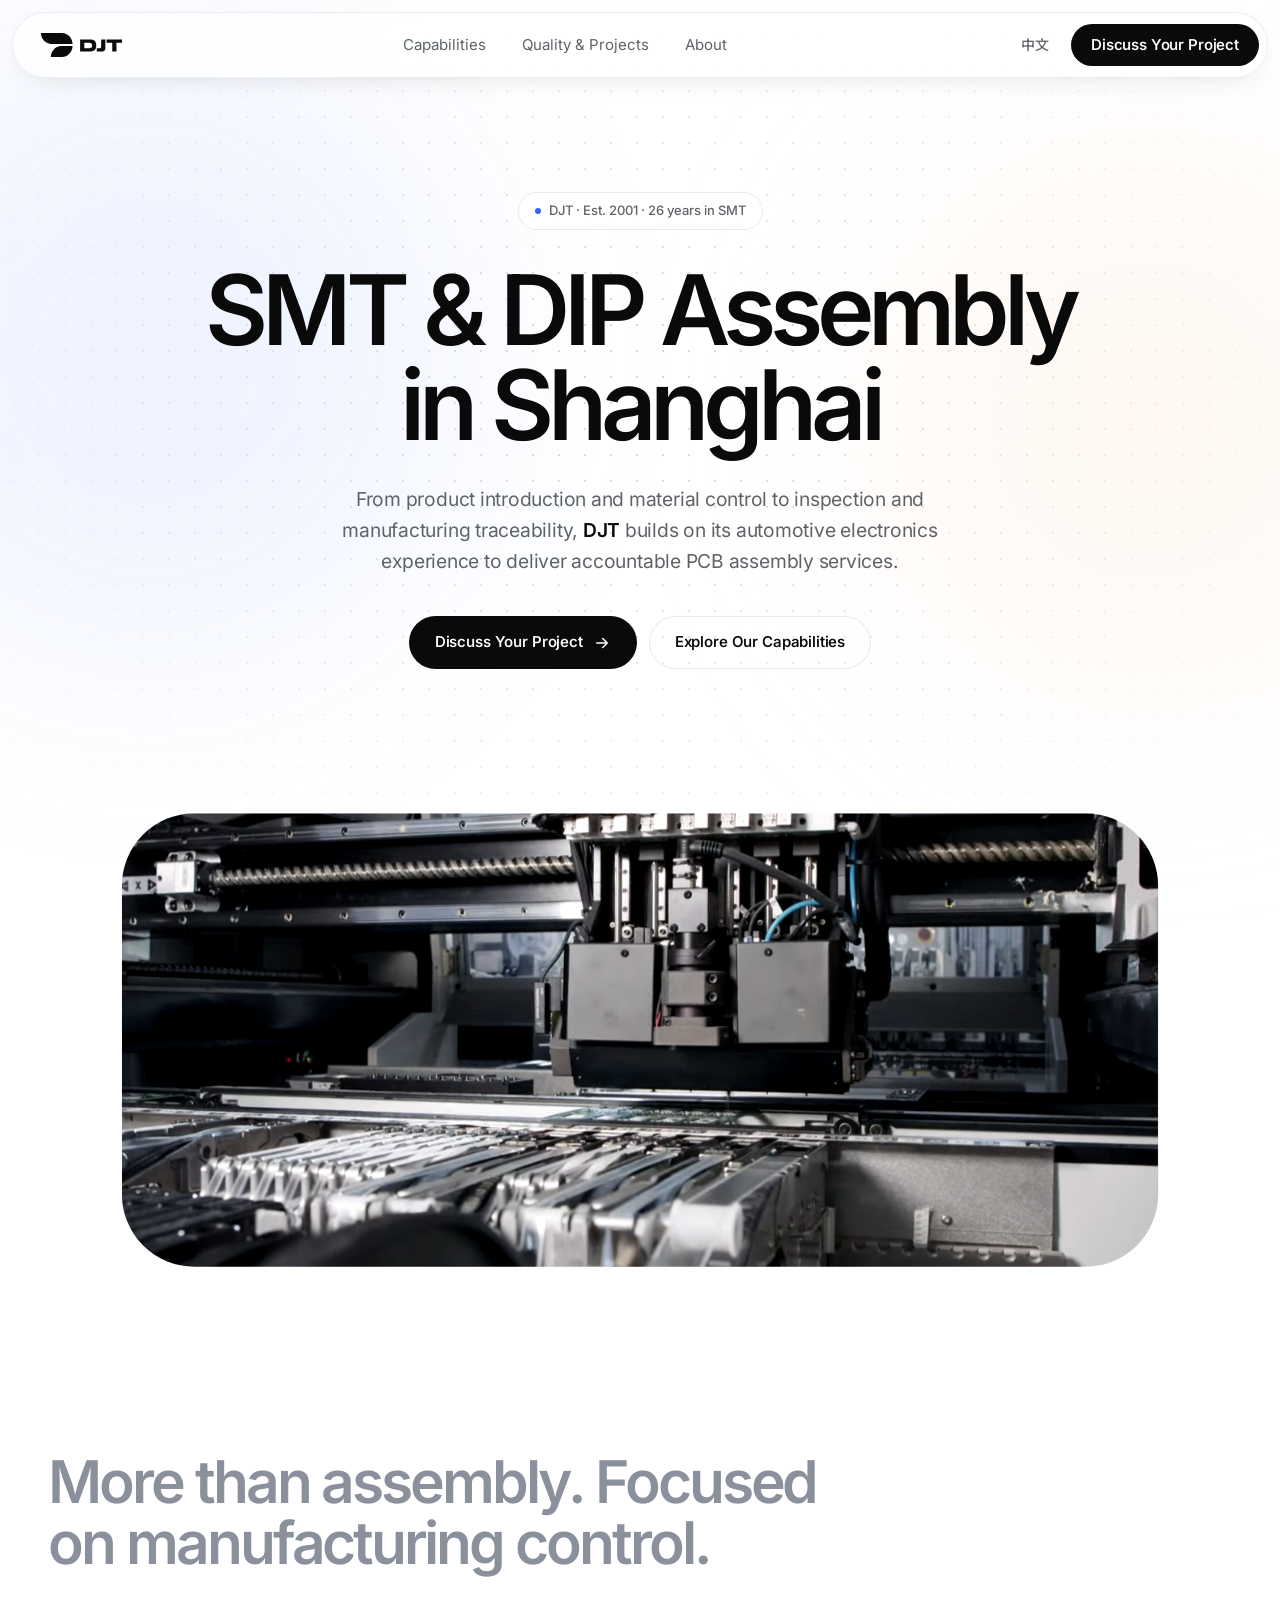
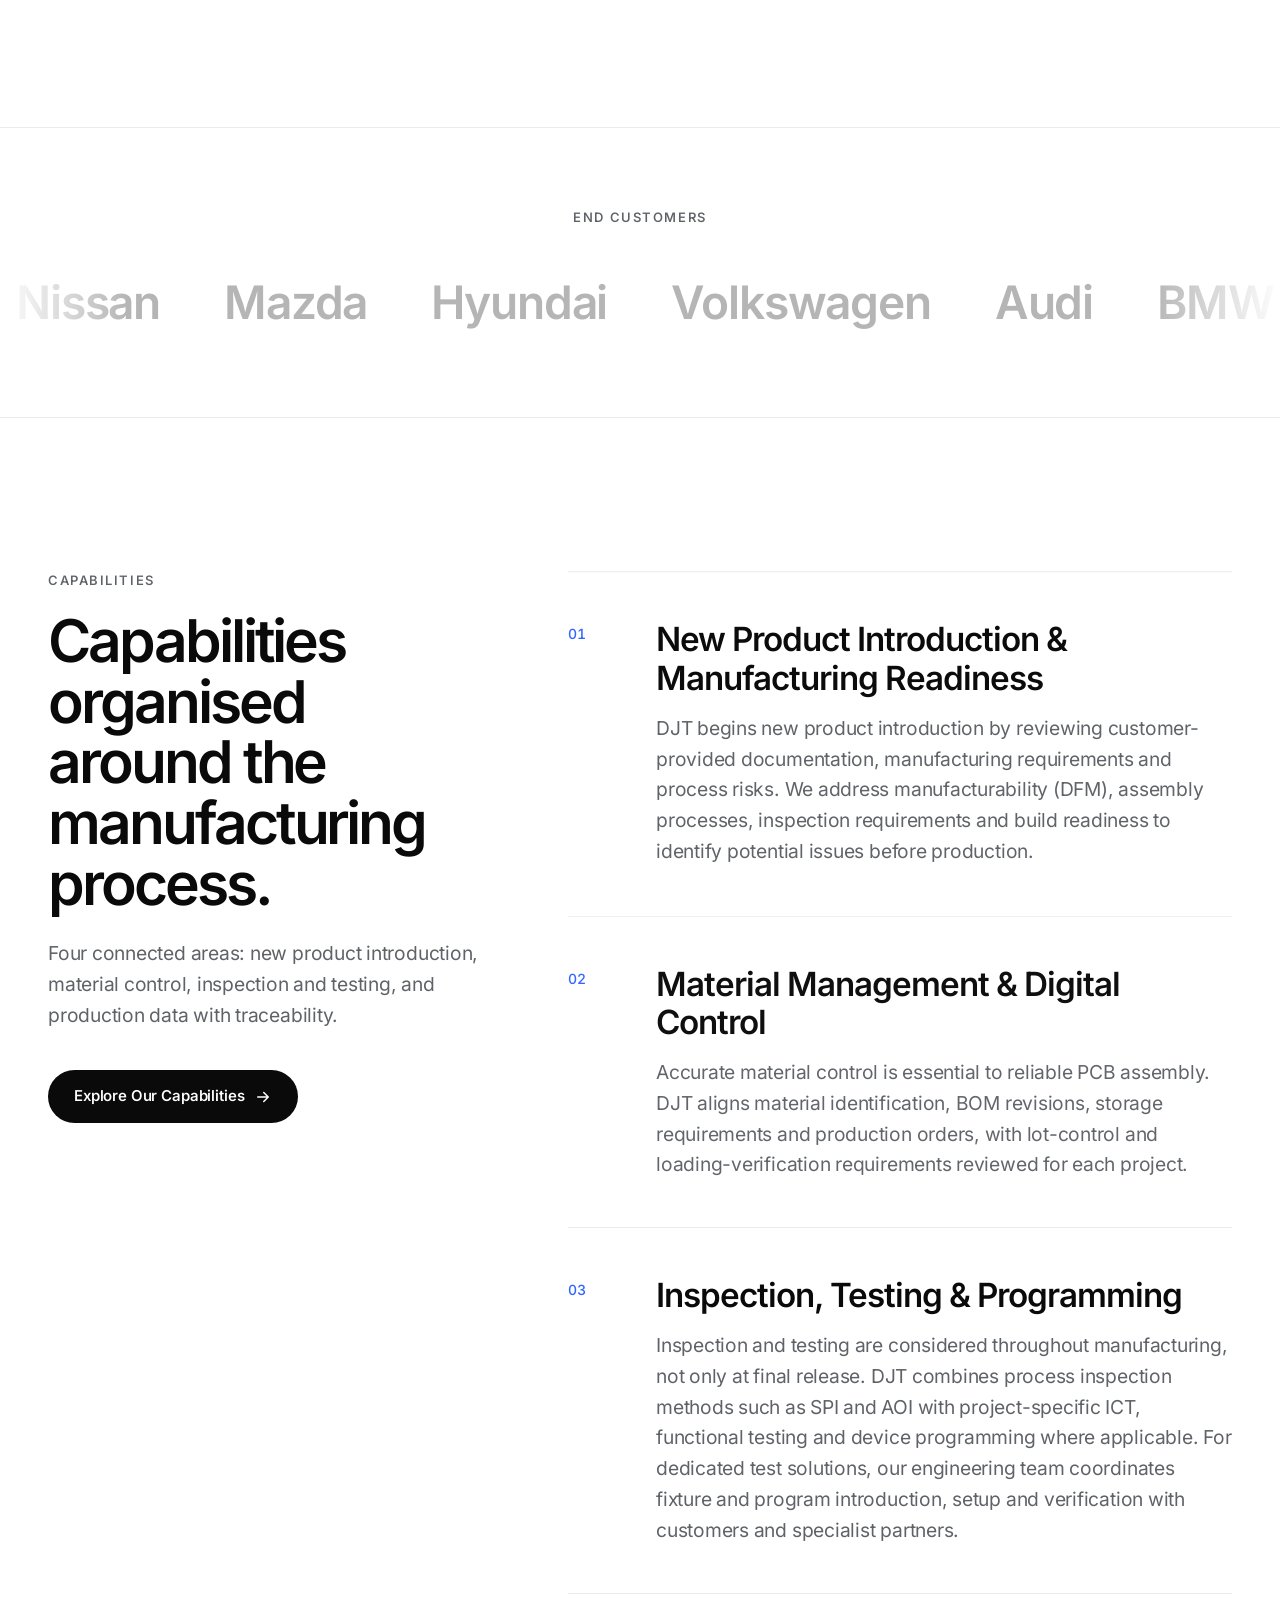
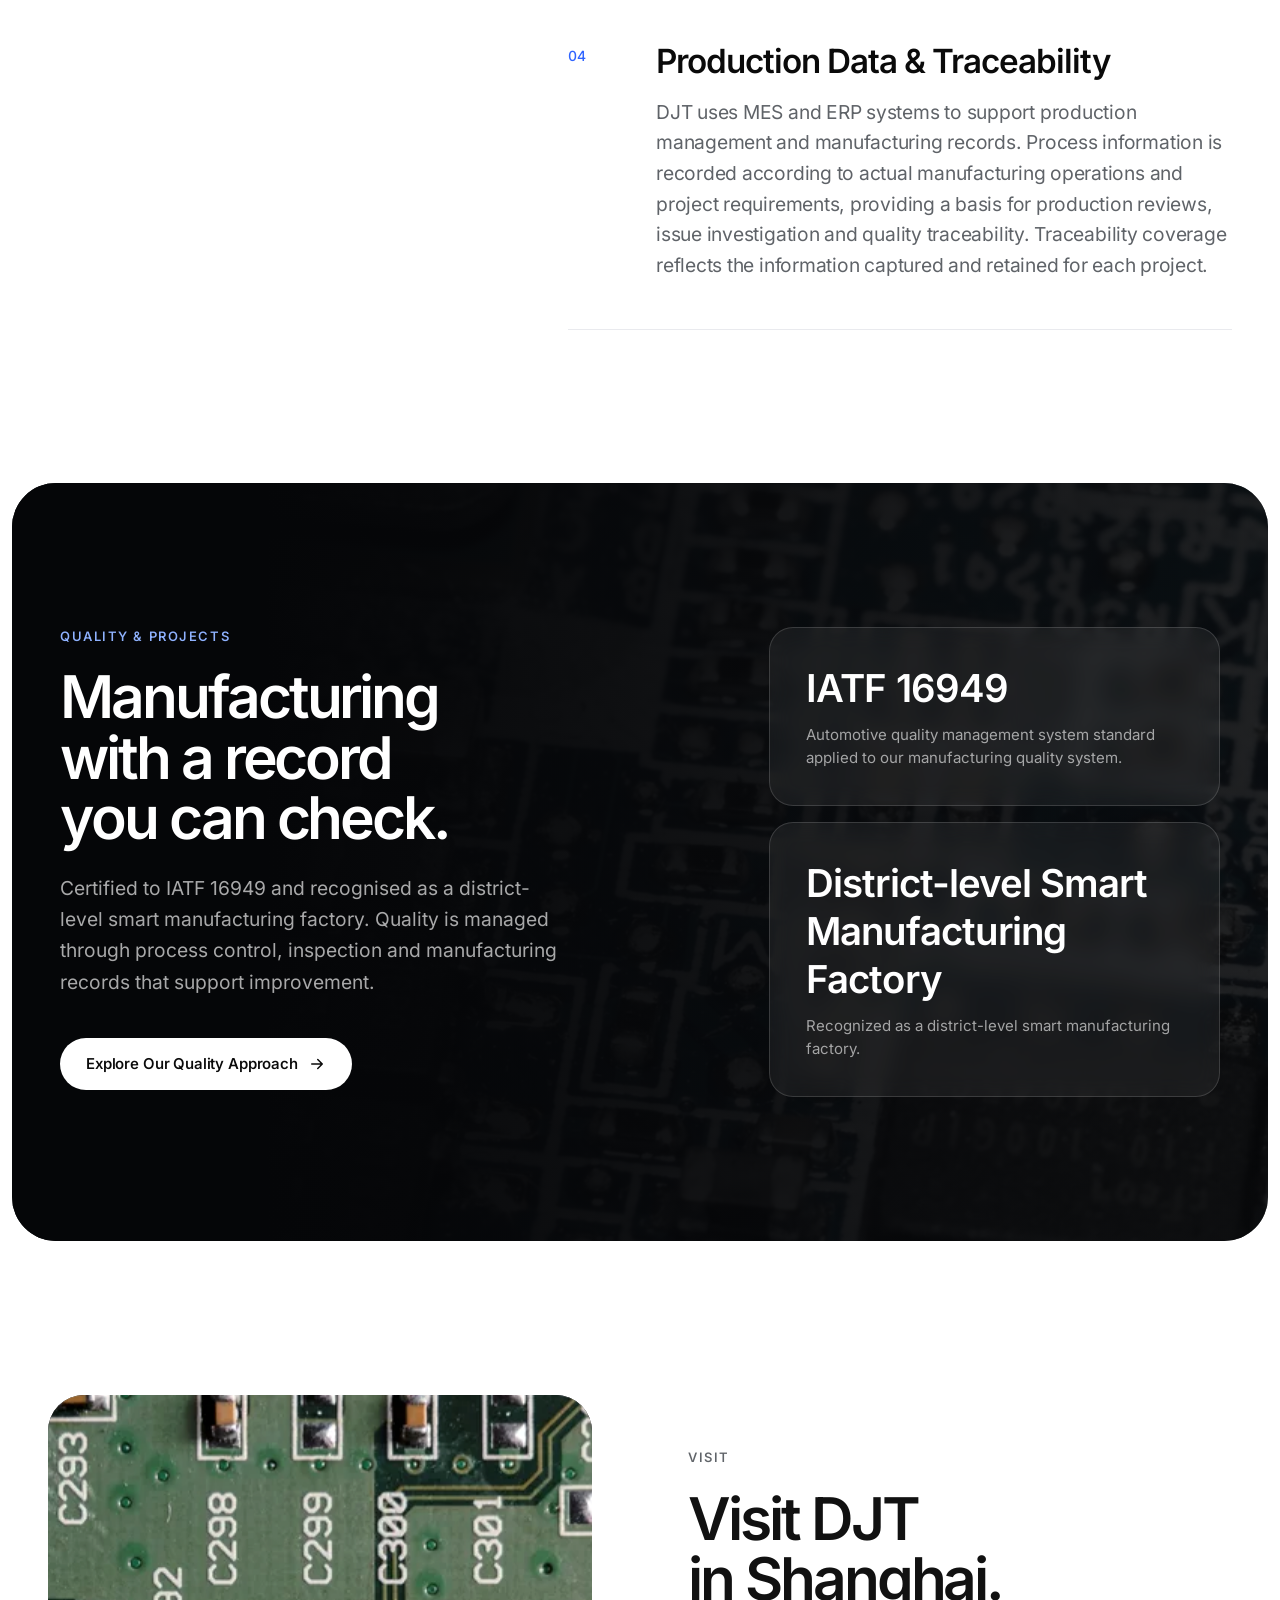
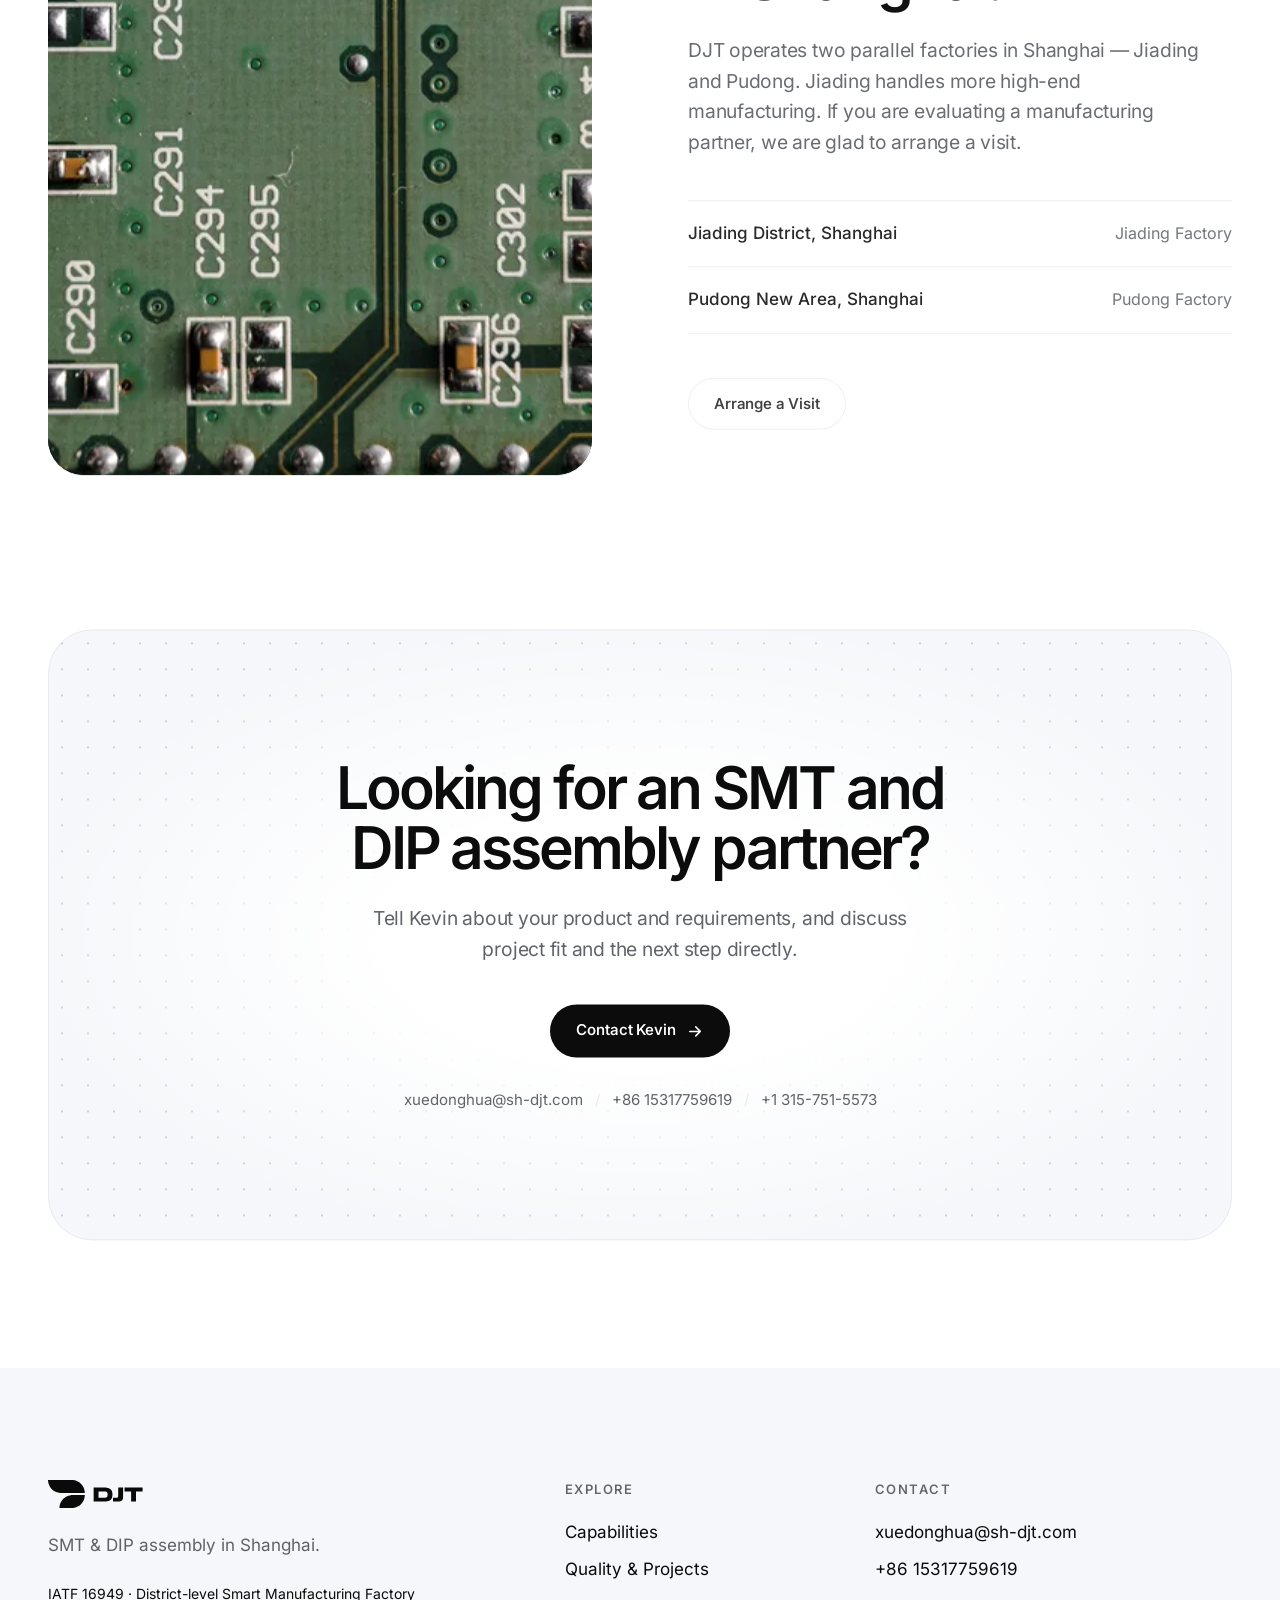
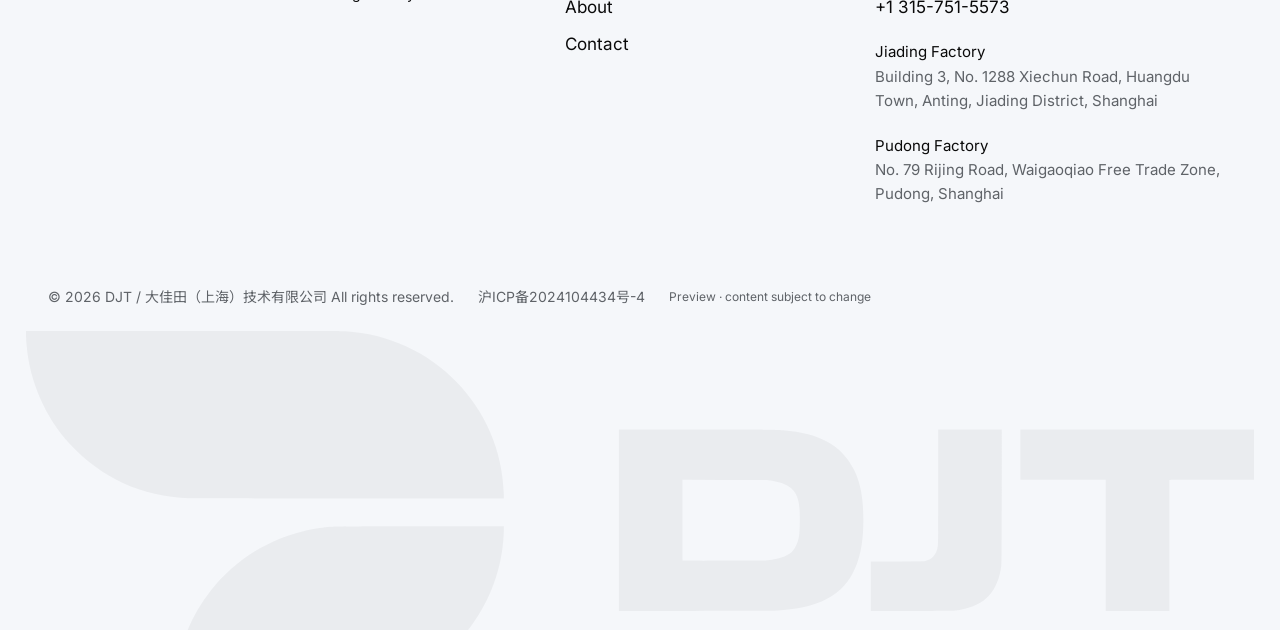
==== commit daae3072: "Deploy staging from djt-website b813066" ====
--- a/index.html
+++ b/index.html
@@ -1,4 +1,4 @@
 <!DOCTYPE html><html lang="en"> <head><meta charset="utf-8"><meta name="viewport" content="width=device-width, initial-scale=1"><title>DJT | SMT &amp; DIP Assembly in Shanghai</title><meta name="description" content="DJT is an SMT and DIP assembly manufacturer in Shanghai, building on automotive electronics experience. More than assembly — focused on manufacturing control."><meta name="robots" content="noindex, nofollow"><link rel="canonical" href="https://djt-technology.github.io/"><link rel="alternate" hreflang="en" href="https://djt-technology.github.io/"><link rel="alternate" hreflang="zh-CN" href="https://djt-technology.github.io/zh/"><link rel="alternate" hreflang="x-default" href="https://djt-technology.github.io/"><meta property="og:title" content="DJT | SMT &#38; DIP Assembly in Shanghai"><meta property="og:description" content="DJT is an SMT and DIP assembly manufacturer in Shanghai, building on automotive electronics experience. More than assembly — focused on manufacturing control."><meta property="og:type" content="website"><meta property="og:url" content="https://djt-technology.github.io/"><meta name="theme-color" content="#ffffff"><link rel="icon" href="/favicon.svg" type="image/svg+xml"><script>
       // Motion is opt-in: only when the user has not asked for reduced motion.
       if (!matchMedia('(prefers-reduced-motion: reduce)').matches) document.documentElement.classList.add('motion');
-    </script><link rel="stylesheet" href="/_astro/_slug_.BcSGeZsh.css"></head> <body> <a href="#main" class="sr-only focus:not-sr-only focus:fixed focus:left-4 focus:top-4 focus:z-[60] focus:rounded-full focus:bg-white focus:px-4 focus:py-2">Skip to content</a> <header class="site fixed left-1/2 top-3 z-50 w-[min(1360px,calc(100%-24px))] rounded-full border border-line/80 bg-white/75 shadow-[0_8px_30px_-18px_rgb(0,0,0,0.25)] backdrop-blur-xl" style="translate:-50% 0"> <div class="flex h-14 items-center justify-between gap-4 pl-5 pr-2 md:h-16 md:pl-7"> <a href="/" aria-label="DJT" class="block shrink-0"><svg xmlns="http://www.w3.org/2000/svg" viewBox="0 0 5984 1771" fill="currentColor" class="h-5 w-auto md:h-6" role="img" aria-label="DJT"><path fill-rule="evenodd" d="M725 1752C725 1731 727 1701 731 1672C748 1523 807 1381 900 1264C1037 1091 1233 982 1450 957C1495 951 1470 952 1915 951L2327 951L2327 977C2326 991 2326 1005 2325 1007C2325 1009 2325 1017 2324 1024C2297 1344 2079 1622 1774 1727C1708 1749 1650 1761 1569 1769C1560 1770 1453 1770 1141 1771L725 1771L725 1752ZM2887 921L2887 480L3261 480C3631 480 3650 480 3688 483C3868 498 3972 556 4032 675C4064 740 4078 815 4078 920C4078 1044 4057 1134 4012 1204C3946 1304 3835 1352 3646 1362C3634 1363 3489 1363 3257 1363L2887 1363L2887 921ZM4114 1243L4114 1122L4244 1122L4374 1121L4382 1119C4411 1111 4430 1091 4438 1059C4442 1043 4442 1043 4442 757L4442 480L4597 480L4752 480L4752 803C4751 1103 4751 1128 4750 1141C4734 1268 4671 1337 4552 1357C4518 1363 4530 1362 4314 1363L4114 1363L4114 1243ZM5258 1044L5258 724L5051 724C4938 724 4844 724 4843 724C4842 724 4842 699 4842 602L4842 480L5413 480L5984 480L5984 602L5984 724L5780 724C5668 724 5576 724 5575 724C5574 725 5573 725 5571 725L5568 725L5568 1044L5568 1363L5413 1363L5258 1363L5258 1044ZM3596 1118C3599 1117 3606 1117 3612 1116C3664 1111 3707 1096 3729 1076C3747 1058 3760 1030 3765 994C3768 971 3769 911 3767 872C3763 785 3728 747 3638 731C3603 725 3604 725 3381 725L3197 724L3197 921C3197 1029 3197 1118 3198 1118C3199 1119 3587 1118 3596 1118ZM792 815C563 806 366 716 211 548C94 421 17 245 3 71C2 64 2 56 1 54C1 51 1 38 0 25L-0 0L769 0C1259 0 1544 0 1555 1C1980 25 2316 369 2327 792L2327 816L1563 816C1142 816 795 815 792 815Z"></path></svg></a> <nav class="hidden items-center gap-9 text-[15px] text-muted md:flex" aria-label="Main"> <a href="/capabilities/" class="transition-colors hover:text-ink">Capabilities</a><a href="/quality/" class="transition-colors hover:text-ink">Quality &amp; Projects</a><a href="/about/" class="transition-colors hover:text-ink">About</a> </nav> <div class="flex items-center gap-1.5 md:gap-2"> <a href="/zh/" hreflang="zh-CN" lang="zh-CN" title="切换到中文" class="rounded-full px-3.5 py-2 text-sm font-medium text-muted transition-colors hover:bg-soft hover:text-ink">中文</a> <a href="/contact/" class="btn hidden !px-5 !py-2.5 md:inline-flex">Discuss Your Project</a> <details class="group relative md:hidden"> <summary class="flex h-10 w-10 cursor-pointer list-none items-center justify-center rounded-full bg-ink text-white [&::-webkit-details-marker]:hidden" aria-label="Menu"> <svg width="18" height="18" viewBox="0 0 24 24" fill="none" stroke="currentColor" stroke-width="2" stroke-linecap="round"><path class="group-open:hidden" d="M4 8h16M4 16h16"></path><path class="hidden group-open:block" d="M6 6l12 12M18 6 6 18"></path></svg> </summary> <div class="absolute right-0 top-[calc(100%+12px)] w-[min(300px,calc(100vw-48px))] rounded-3xl border border-line bg-white p-3 shadow-2xl"> <a href="/capabilities/" class="block rounded-2xl px-4 py-3.5 text-[17px] font-medium hover:bg-soft">Capabilities</a><a href="/quality/" class="block rounded-2xl px-4 py-3.5 text-[17px] font-medium hover:bg-soft">Quality &amp; Projects</a><a href="/about/" class="block rounded-2xl px-4 py-3.5 text-[17px] font-medium hover:bg-soft">About</a><a href="/contact/" class="block rounded-2xl px-4 py-3.5 text-[17px] font-medium hover:bg-soft">Contact</a> </div> </details> </div> </div> </header> <main id="main">  <section class="relative overflow-hidden pt-36 md:pt-48"> <div class="glow pointer-events-none absolute -left-40 top-10 h-[620px] w-[620px] rounded-full bg-blue/8 blur-[120px]" aria-hidden="true"></div> <div class="glow glow-b pointer-events-none absolute -right-32 top-40 h-[520px] w-[520px] rounded-full bg-warm/25 blur-[120px]" aria-hidden="true"></div> <div class="dots pointer-events-none absolute inset-0 [mask-image:radial-gradient(ellipse_60%_50%_at_50%_30%,#000,transparent)]" aria-hidden="true"></div> <div class="wrap relative text-center"> <p class="rise mx-auto inline-flex items-center gap-2 rounded-full border border-line bg-white/80 px-4 py-2 text-[13px] font-medium text-muted backdrop-blur" style="--i:0"><span class="h-1.5 w-1.5 rounded-full bg-blue"></span>DJT · Est. 2001 · 26 years in SMT</p> <h1 class="display rise mx-auto mt-8 max-w-[9.6em]" style="--i:1"> <span class="block">SMT &amp; DIP Assembly</span><span class="block">in Shanghai</span> </h1> <p class="lead rise mx-auto mt-8 max-w-2xl" style="--i:2">From product introduction and material control to inspection and manufacturing traceability, <strong class="font-semibold text-ink">DJT</strong> builds on its automotive electronics experience to deliver accountable PCB assembly services.</p> <div class="rise mt-10 flex flex-wrap justify-center gap-3" style="--i:3"> <a href="/contact/" class="btn">Discuss Your Project<svg width="18" height="18" viewBox="0 0 24 24" fill="none" stroke="currentColor" stroke-width="2" stroke-linecap="round" stroke-linejoin="round" aria-hidden="true"><path d="M5 12h14m-6-6 6 6-6 6"></path></svg></a> <a href="/capabilities/" class="btn btn-ghost">Explore Our Capabilities</a> </div> </div> <div class="wrap relative mt-20 md:mt-28"> <div data-grow class="overflow-hidden rounded-[22px] will-change-transform sm:rounded-[40px]"> <figure class="photo aspect-[4/5] sm:aspect-[16/9] lg:aspect-[16/7]"> <video class="absolute inset-0 h-full w-full object-cover" muted loop playsinline preload="metadata" poster="/_astro/macro.MWbk1FkZ_1eRR9A.webp" aria-hidden="true" tabindex="-1" data-hero-video> <source src="/video/hero.webm" type="video/webm"> <source src="/video/hero.mp4" type="video/mp4"> </video> </figure> </div> </div> </section>  <section class="section"> <div class="wrap"> <h2 class="h2 max-w-[17em] !text-[clamp(30px,4.6vw,70px)]" data-words> <span class="w">More</span> <span class="w">than</span> <span class="w">assembly.</span> <span class="w">Focused</span> <span class="w">on</span> <span class="w">manufacturing</span> <span class="w">control.</span>  </h2> </div> </section>  <section class="marquee overflow-hidden border-y border-line py-14 md:py-20" aria-label="End Customers"> <p class="kicker text-center !text-muted" data-reveal>End Customers</p> <div class="mt-10 overflow-hidden px-4 [.motion_&]:[mask-image:linear-gradient(90deg,transparent,#000_10%,#000_90%,transparent)]" data-reveal> <div class="marquee-track"> <ul> <li class="shrink-0 whitespace-nowrap text-[clamp(28px,3.6vw,52px)] font-semibold tracking-tight text-ink/30 transition-colors hover:text-ink">Nissan</li><li class="shrink-0 whitespace-nowrap text-[clamp(28px,3.6vw,52px)] font-semibold tracking-tight text-ink/30 transition-colors hover:text-ink">Mazda</li><li class="shrink-0 whitespace-nowrap text-[clamp(28px,3.6vw,52px)] font-semibold tracking-tight text-ink/30 transition-colors hover:text-ink">Hyundai</li><li class="shrink-0 whitespace-nowrap text-[clamp(28px,3.6vw,52px)] font-semibold tracking-tight text-ink/30 transition-colors hover:text-ink">Volkswagen</li><li class="shrink-0 whitespace-nowrap text-[clamp(28px,3.6vw,52px)] font-semibold tracking-tight text-ink/30 transition-colors hover:text-ink">Audi</li><li class="shrink-0 whitespace-nowrap text-[clamp(28px,3.6vw,52px)] font-semibold tracking-tight text-ink/30 transition-colors hover:text-ink">BMW</li><li class="shrink-0 whitespace-nowrap text-[clamp(28px,3.6vw,52px)] font-semibold tracking-tight text-ink/30 transition-colors hover:text-ink">Mercedes-Benz</li><li class="shrink-0 whitespace-nowrap text-[clamp(28px,3.6vw,52px)] font-semibold tracking-tight text-ink/30 transition-colors hover:text-ink">Volvo</li><li class="shrink-0 whitespace-nowrap text-[clamp(28px,3.6vw,52px)] font-semibold tracking-tight text-ink/30 transition-colors hover:text-ink">Ford</li><li class="shrink-0 whitespace-nowrap text-[clamp(28px,3.6vw,52px)] font-semibold tracking-tight text-ink/30 transition-colors hover:text-ink">GM</li><li class="shrink-0 whitespace-nowrap text-[clamp(28px,3.6vw,52px)] font-semibold tracking-tight text-ink/30 transition-colors hover:text-ink">Buick</li><li class="shrink-0 whitespace-nowrap text-[clamp(28px,3.6vw,52px)] font-semibold tracking-tight text-ink/30 transition-colors hover:text-ink">Renault</li><li class="shrink-0 whitespace-nowrap text-[clamp(28px,3.6vw,52px)] font-semibold tracking-tight text-ink/30 transition-colors hover:text-ink">Jaguar</li><li class="shrink-0 whitespace-nowrap text-[clamp(28px,3.6vw,52px)] font-semibold tracking-tight text-ink/30 transition-colors hover:text-ink">Land Rover</li><li class="shrink-0 whitespace-nowrap text-[clamp(28px,3.6vw,52px)] font-semibold tracking-tight text-ink/30 transition-colors hover:text-ink">BYD</li><li class="shrink-0 whitespace-nowrap text-[clamp(28px,3.6vw,52px)] font-semibold tracking-tight text-ink/30 transition-colors hover:text-ink">Geely</li><li class="shrink-0 whitespace-nowrap text-[clamp(28px,3.6vw,52px)] font-semibold tracking-tight text-ink/30 transition-colors hover:text-ink">Great Wall</li><li class="shrink-0 whitespace-nowrap text-[clamp(28px,3.6vw,52px)] font-semibold tracking-tight text-ink/30 transition-colors hover:text-ink">Wey</li><li class="shrink-0 whitespace-nowrap text-[clamp(28px,3.6vw,52px)] font-semibold tracking-tight text-ink/30 transition-colors hover:text-ink">Haval</li><li class="shrink-0 whitespace-nowrap text-[clamp(28px,3.6vw,52px)] font-semibold tracking-tight text-ink/30 transition-colors hover:text-ink">Chery</li><li class="shrink-0 whitespace-nowrap text-[clamp(28px,3.6vw,52px)] font-semibold tracking-tight text-ink/30 transition-colors hover:text-ink">GAC</li><li class="shrink-0 whitespace-nowrap text-[clamp(28px,3.6vw,52px)] font-semibold tracking-tight text-ink/30 transition-colors hover:text-ink">Changan</li><li class="shrink-0 whitespace-nowrap text-[clamp(28px,3.6vw,52px)] font-semibold tracking-tight text-ink/30 transition-colors hover:text-ink">NIO</li><li class="shrink-0 whitespace-nowrap text-[clamp(28px,3.6vw,52px)] font-semibold tracking-tight text-ink/30 transition-colors hover:text-ink">XPeng</li><li class="shrink-0 whitespace-nowrap text-[clamp(28px,3.6vw,52px)] font-semibold tracking-tight text-ink/30 transition-colors hover:text-ink">Hongqi</li><li class="shrink-0 whitespace-nowrap text-[clamp(28px,3.6vw,52px)] font-semibold tracking-tight text-ink/30 transition-colors hover:text-ink">Roewe</li><li class="shrink-0 whitespace-nowrap text-[clamp(28px,3.6vw,52px)] font-semibold tracking-tight text-ink/30 transition-colors hover:text-ink">MG</li><li class="shrink-0 whitespace-nowrap text-[clamp(28px,3.6vw,52px)] font-semibold tracking-tight text-ink/30 transition-colors hover:text-ink">Voyah</li><li class="shrink-0 whitespace-nowrap text-[clamp(28px,3.6vw,52px)] font-semibold tracking-tight text-ink/30 transition-colors hover:text-ink">ThyssenKrupp</li> </ul><ul aria-hidden="true"> <li class="shrink-0 whitespace-nowrap text-[clamp(28px,3.6vw,52px)] font-semibold tracking-tight text-ink/30 transition-colors hover:text-ink">Nissan</li><li class="shrink-0 whitespace-nowrap text-[clamp(28px,3.6vw,52px)] font-semibold tracking-tight text-ink/30 transition-colors hover:text-ink">Mazda</li><li class="shrink-0 whitespace-nowrap text-[clamp(28px,3.6vw,52px)] font-semibold tracking-tight text-ink/30 transition-colors hover:text-ink">Hyundai</li><li class="shrink-0 whitespace-nowrap text-[clamp(28px,3.6vw,52px)] font-semibold tracking-tight text-ink/30 transition-colors hover:text-ink">Volkswagen</li><li class="shrink-0 whitespace-nowrap text-[clamp(28px,3.6vw,52px)] font-semibold tracking-tight text-ink/30 transition-colors hover:text-ink">Audi</li><li class="shrink-0 whitespace-nowrap text-[clamp(28px,3.6vw,52px)] font-semibold tracking-tight text-ink/30 transition-colors hover:text-ink">BMW</li><li class="shrink-0 whitespace-nowrap text-[clamp(28px,3.6vw,52px)] font-semibold tracking-tight text-ink/30 transition-colors hover:text-ink">Mercedes-Benz</li><li class="shrink-0 whitespace-nowrap text-[clamp(28px,3.6vw,52px)] font-semibold tracking-tight text-ink/30 transition-colors hover:text-ink">Volvo</li><li class="shrink-0 whitespace-nowrap text-[clamp(28px,3.6vw,52px)] font-semibold tracking-tight text-ink/30 transition-colors hover:text-ink">Ford</li><li class="shrink-0 whitespace-nowrap text-[clamp(28px,3.6vw,52px)] font-semibold tracking-tight text-ink/30 transition-colors hover:text-ink">GM</li><li class="shrink-0 whitespace-nowrap text-[clamp(28px,3.6vw,52px)] font-semibold tracking-tight text-ink/30 transition-colors hover:text-ink">Buick</li><li class="shrink-0 whitespace-nowrap text-[clamp(28px,3.6vw,52px)] font-semibold tracking-tight text-ink/30 transition-colors hover:text-ink">Renault</li><li class="shrink-0 whitespace-nowrap text-[clamp(28px,3.6vw,52px)] font-semibold tracking-tight text-ink/30 transition-colors hover:text-ink">Jaguar</li><li class="shrink-0 whitespace-nowrap text-[clamp(28px,3.6vw,52px)] font-semibold tracking-tight text-ink/30 transition-colors hover:text-ink">Land Rover</li><li class="shrink-0 whitespace-nowrap text-[clamp(28px,3.6vw,52px)] font-semibold tracking-tight text-ink/30 transition-colors hover:text-ink">BYD</li><li class="shrink-0 whitespace-nowrap text-[clamp(28px,3.6vw,52px)] font-semibold tracking-tight text-ink/30 transition-colors hover:text-ink">Geely</li><li class="shrink-0 whitespace-nowrap text-[clamp(28px,3.6vw,52px)] font-semibold tracking-tight text-ink/30 transition-colors hover:text-ink">Great Wall</li><li class="shrink-0 whitespace-nowrap text-[clamp(28px,3.6vw,52px)] font-semibold tracking-tight text-ink/30 transition-colors hover:text-ink">Wey</li><li class="shrink-0 whitespace-nowrap text-[clamp(28px,3.6vw,52px)] font-semibold tracking-tight text-ink/30 transition-colors hover:text-ink">Haval</li><li class="shrink-0 whitespace-nowrap text-[clamp(28px,3.6vw,52px)] font-semibold tracking-tight text-ink/30 transition-colors hover:text-ink">Chery</li><li class="shrink-0 whitespace-nowrap text-[clamp(28px,3.6vw,52px)] font-semibold tracking-tight text-ink/30 transition-colors hover:text-ink">GAC</li><li class="shrink-0 whitespace-nowrap text-[clamp(28px,3.6vw,52px)] font-semibold tracking-tight text-ink/30 transition-colors hover:text-ink">Changan</li><li class="shrink-0 whitespace-nowrap text-[clamp(28px,3.6vw,52px)] font-semibold tracking-tight text-ink/30 transition-colors hover:text-ink">NIO</li><li class="shrink-0 whitespace-nowrap text-[clamp(28px,3.6vw,52px)] font-semibold tracking-tight text-ink/30 transition-colors hover:text-ink">XPeng</li><li class="shrink-0 whitespace-nowrap text-[clamp(28px,3.6vw,52px)] font-semibold tracking-tight text-ink/30 transition-colors hover:text-ink">Hongqi</li><li class="shrink-0 whitespace-nowrap text-[clamp(28px,3.6vw,52px)] font-semibold tracking-tight text-ink/30 transition-colors hover:text-ink">Roewe</li><li class="shrink-0 whitespace-nowrap text-[clamp(28px,3.6vw,52px)] font-semibold tracking-tight text-ink/30 transition-colors hover:text-ink">MG</li><li class="shrink-0 whitespace-nowrap text-[clamp(28px,3.6vw,52px)] font-semibold tracking-tight text-ink/30 transition-colors hover:text-ink">Voyah</li><li class="shrink-0 whitespace-nowrap text-[clamp(28px,3.6vw,52px)] font-semibold tracking-tight text-ink/30 transition-colors hover:text-ink">ThyssenKrupp</li> </ul> </div> </div> </section> <section class="section"> <div class="wrap grid gap-16 md:grid-cols-12"> <div class="self-start md:sticky md:top-36 md:col-span-5"> <p class="kicker" data-reveal>Capabilities</p> <h2 class="h2 mt-5" data-reveal>Capabilities organised around the manufacturing process.</h2> <p class="lead mt-6 max-w-md" data-reveal>Four connected areas: new product introduction, material control, inspection and testing, and production data with traceability.</p> <a href="/capabilities/" class="btn mt-10" data-reveal>Explore Our Capabilities<svg width="18" height="18" viewBox="0 0 24 24" fill="none" stroke="currentColor" stroke-width="2" stroke-linecap="round" stroke-linejoin="round" aria-hidden="true"><path d="M5 12h14m-6-6 6 6-6 6"></path></svg></a> </div> <ol class="md:col-span-7 md:col-start-6 [&:has(li:hover)>li:not(:hover)]:opacity-40"> <li class="grid grid-cols-[3.2rem_1fr] gap-x-4 border-t border-line py-10 transition-opacity duration-500 last:border-b md:grid-cols-[4.5rem_1fr] md:py-12" data-reveal> <span class="pt-1 text-sm font-medium tabular-nums text-blue">01</span> <div> <h3 class="h3 !text-[clamp(24px,2.6vw,36px)]">New Product Introduction &amp; Manufacturing Readiness</h3> <p class="lead mt-4 max-w-xl">DJT begins new product introduction by reviewing customer-provided documentation, manufacturing requirements and process risks. We address manufacturability (DFM), assembly processes, inspection requirements and build readiness to identify potential issues before production.</p> </div> </li><li class="grid grid-cols-[3.2rem_1fr] gap-x-4 border-t border-line py-10 transition-opacity duration-500 last:border-b md:grid-cols-[4.5rem_1fr] md:py-12" data-reveal> <span class="pt-1 text-sm font-medium tabular-nums text-blue">02</span> <div> <h3 class="h3 !text-[clamp(24px,2.6vw,36px)]">Material Management &amp; Digital Control</h3> <p class="lead mt-4 max-w-xl">Accurate material control is essential to reliable PCB assembly. DJT aligns material identification, BOM revisions, storage requirements and production orders, with lot-control and loading-verification requirements reviewed for each project.</p> </div> </li><li class="grid grid-cols-[3.2rem_1fr] gap-x-4 border-t border-line py-10 transition-opacity duration-500 last:border-b md:grid-cols-[4.5rem_1fr] md:py-12" data-reveal> <span class="pt-1 text-sm font-medium tabular-nums text-blue">03</span> <div> <h3 class="h3 !text-[clamp(24px,2.6vw,36px)]">Inspection, Testing &amp; Programming</h3> <p class="lead mt-4 max-w-xl">Inspection and testing are considered throughout manufacturing, not only at final release. DJT combines process inspection methods such as SPI and AOI with project-specific ICT, functional testing and device programming where applicable. For dedicated test solutions, our engineering team coordinates fixture and program introduction, setup and verification with customers and specialist partners.</p> </div> </li><li class="grid grid-cols-[3.2rem_1fr] gap-x-4 border-t border-line py-10 transition-opacity duration-500 last:border-b md:grid-cols-[4.5rem_1fr] md:py-12" data-reveal> <span class="pt-1 text-sm font-medium tabular-nums text-blue">04</span> <div> <h3 class="h3 !text-[clamp(24px,2.6vw,36px)]">Production Data &amp; Traceability</h3> <p class="lead mt-4 max-w-xl">DJT uses MES and ERP systems to support production management and manufacturing records. Process information is recorded according to actual manufacturing operations and project requirements, providing a basis for production reviews, issue investigation and quality traceability. Traceability coverage reflects the information captured and retained for each project.</p> </div> </li> </ol> </div> </section>  <section class="px-3"> <div class="relative isolate overflow-hidden rounded-[44px] bg-dark text-white" data-reveal> <figure class="photo photo--quiet absolute inset-0 -z-10 opacity-28"> <img src="/_astro/board.gj6Odh4M_rnNrU.webp" srcset="/_astro/board.gj6Odh4M_ZSQ189.webp 800w, /_astro/board.gj6Odh4M_8S5t8.webp 1280w, /_astro/board.gj6Odh4M_Z24FRAS.webp 1920w" alt sizes="100vw" data-parallax loading="lazy" decoding="async" fetchpriority="auto" width="2000" height="2000" class="absolute inset-0">  </figure> <div class="absolute inset-0 -z-10 bg-[linear-gradient(90deg,#050608_20%,rgb(5_6_8/0.55)_100%)]" aria-hidden="true"></div> <div class="wrap grid gap-14 py-24 md:grid-cols-12 md:py-36"> <div class="md:col-span-6"> <p class="kicker !text-blue-soft">Quality &amp; Projects</p> <h2 class="h2 mt-5">Manufacturing with a record you can check.</h2> <p class="mt-6 max-w-lg text-[clamp(17px,1.5vw,20px)] leading-relaxed text-white/65">Certified to IATF 16949 and recognised as a district-level smart manufacturing factory. Quality is managed through process control, inspection and manufacturing records that support improvement.</p> <a href="/quality/" class="btn btn-light mt-10">Explore Our Quality Approach<svg width="18" height="18" viewBox="0 0 24 24" fill="none" stroke="currentColor" stroke-width="2" stroke-linecap="round" stroke-linejoin="round" aria-hidden="true"><path d="M5 12h14m-6-6 6 6-6 6"></path></svg></a> </div> <div class="grid content-center gap-4 md:col-span-5 md:col-start-8"> <div class="rounded-3xl border border-white/15 bg-white/[0.06] p-7 backdrop-blur-md md:p-9"> <p class="text-[clamp(26px,3vw,42px)] font-semibold leading-tight tracking-tight">IATF 16949</p> <p class="mt-3 text-[15px] text-white/60">Automotive quality management system standard applied to our manufacturing quality system.</p> </div><div class="rounded-3xl border border-white/15 bg-white/[0.06] p-7 backdrop-blur-md md:p-9"> <p class="text-[clamp(26px,3vw,42px)] font-semibold leading-tight tracking-tight">District-level Smart Manufacturing Factory</p> <p class="mt-3 text-[15px] text-white/60">Recognized as a district-level smart manufacturing factory.</p> </div> </div> </div> </div> </section>  <section class="section"> <div class="wrap grid items-center gap-14 md:grid-cols-2 md:gap-24"> <div data-reveal><figure class="photo aspect-[4/5] rounded-[36px]"> <img src="/_astro/inspect.C4GrGGxm_ZFLA8s.webp" srcset="/_astro/inspect.C4GrGGxm_2hl5aG.webp 800w, /_astro/inspect.C4GrGGxm_ZrEwOM.webp 1280w, /_astro/inspect.C4GrGGxm_ZIcYWT.webp 1920w" alt sizes="(min-width:768px) 640px, 100vw" data-parallax loading="lazy" decoding="async" fetchpriority="auto" width="2000" height="1334" class="absolute inset-0">  </figure></div> <div> <p class="kicker" data-reveal>Visit</p> <h2 class="h2 mt-5" data-reveal>Visit DJT in Shanghai.</h2> <p class="lead mt-6 max-w-lg" data-reveal>DJT operates two parallel factories in Shanghai — Jiading and Pudong. Jiading handles more high-end manufacturing. If you are evaluating a manufacturing partner, we are glad to arrange a visit.</p> <ul class="mt-10 divide-y divide-line border-y border-line" data-reveal> <li class="flex items-baseline justify-between gap-6 py-5"><span class="text-[17px] font-medium">Jiading District, Shanghai</span><span class="text-muted">Jiading Factory</span></li><li class="flex items-baseline justify-between gap-6 py-5"><span class="text-[17px] font-medium">Pudong New Area, Shanghai</span><span class="text-muted">Pudong Factory</span></li> </ul> <a href="/about/" class="btn btn-ghost mt-10" data-reveal>Arrange a Visit</a> </div> </div> </section> <section class="wrap pb-24 md:pb-32"> <div class="dots relative overflow-hidden rounded-[44px] border border-line bg-soft px-6 py-20 text-center md:py-32" data-reveal> <div class="pointer-events-none absolute inset-0 bg-[radial-gradient(ellipse_at_center,#fff_30%,transparent_75%)]" aria-hidden="true"></div> <div class="relative"> <h2 class="h2 mx-auto max-w-[18ch]">Looking for an SMT and DIP assembly partner?</h2> <p class="lead mx-auto mt-6 max-w-xl">Tell Kevin about your product and requirements, and discuss project fit and the next step directly.</p> <div class="mt-10 flex flex-wrap items-center justify-center gap-3"> <a href="/contact/" class="btn">Contact Kevin<svg width="18" height="18" viewBox="0 0 24 24" fill="none" stroke="currentColor" stroke-width="2" stroke-linecap="round" stroke-linejoin="round" aria-hidden="true"><path d="M5 12h14m-6-6 6 6-6 6"></path></svg></a> </div> <p class="mt-8 flex flex-col items-center justify-center gap-2 text-[15px] text-muted sm:flex-row sm:flex-wrap sm:gap-x-0 sm:gap-y-1"> <a class="hover:text-ink" href="mailto:kevin@sh-djt.com">kevin@sh-djt.com</a> <span class="contents"> <span class="mx-3 hidden text-line sm:inline" aria-hidden="true">/</span> <a class="hover:text-ink" href="tel:+8615317759619">+86 15317759619</a> </span><span class="contents"> <span class="mx-3 hidden text-line sm:inline" aria-hidden="true">/</span> <a class="hover:text-ink" href="tel:+1315-751-5573">+1 315-751-5573</a> </span> </p> </div> </div> </section> </main> <footer class="relative overflow-hidden bg-soft"> <div class="wrap pt-20 md:pt-28"> <div class="grid gap-14 md:grid-cols-12"> <div class="md:col-span-5"> <svg xmlns="http://www.w3.org/2000/svg" viewBox="0 0 5984 1771" fill="currentColor" class="h-7 w-auto" role="img" aria-label="DJT"><path fill-rule="evenodd" d="M725 1752C725 1731 727 1701 731 1672C748 1523 807 1381 900 1264C1037 1091 1233 982 1450 957C1495 951 1470 952 1915 951L2327 951L2327 977C2326 991 2326 1005 2325 1007C2325 1009 2325 1017 2324 1024C2297 1344 2079 1622 1774 1727C1708 1749 1650 1761 1569 1769C1560 1770 1453 1770 1141 1771L725 1771L725 1752ZM2887 921L2887 480L3261 480C3631 480 3650 480 3688 483C3868 498 3972 556 4032 675C4064 740 4078 815 4078 920C4078 1044 4057 1134 4012 1204C3946 1304 3835 1352 3646 1362C3634 1363 3489 1363 3257 1363L2887 1363L2887 921ZM4114 1243L4114 1122L4244 1122L4374 1121L4382 1119C4411 1111 4430 1091 4438 1059C4442 1043 4442 1043 4442 757L4442 480L4597 480L4752 480L4752 803C4751 1103 4751 1128 4750 1141C4734 1268 4671 1337 4552 1357C4518 1363 4530 1362 4314 1363L4114 1363L4114 1243ZM5258 1044L5258 724L5051 724C4938 724 4844 724 4843 724C4842 724 4842 699 4842 602L4842 480L5413 480L5984 480L5984 602L5984 724L5780 724C5668 724 5576 724 5575 724C5574 725 5573 725 5571 725L5568 725L5568 1044L5568 1363L5413 1363L5258 1363L5258 1044ZM3596 1118C3599 1117 3606 1117 3612 1116C3664 1111 3707 1096 3729 1076C3747 1058 3760 1030 3765 994C3768 971 3769 911 3767 872C3763 785 3728 747 3638 731C3603 725 3604 725 3381 725L3197 724L3197 921C3197 1029 3197 1118 3198 1118C3199 1119 3587 1118 3596 1118ZM792 815C563 806 366 716 211 548C94 421 17 245 3 71C2 64 2 56 1 54C1 51 1 38 0 25L-0 0L769 0C1259 0 1544 0 1555 1C1980 25 2316 369 2327 792L2327 816L1563 816C1142 816 795 815 792 815Z"></path></svg> <p class="mt-6 max-w-sm text-[17px] leading-relaxed text-muted">SMT &amp; DIP assembly in Shanghai.</p> <p class="mt-6 text-sm text-ink">IATF 16949 · District-level Smart Manufacturing Factory</p> </div> <nav class="md:col-span-3" aria-label="Footer"> <p class="kicker mb-5 !text-muted">Explore</p> <ul class="space-y-3 text-[17px]"> <li><a href="/capabilities/" class="transition-colors hover:text-blue">Capabilities</a></li><li><a href="/quality/" class="transition-colors hover:text-blue">Quality &amp; Projects</a></li><li><a href="/about/" class="transition-colors hover:text-blue">About</a></li><li><a href="/contact/" class="transition-colors hover:text-blue">Contact</a></li> </ul> </nav> <div class="md:col-span-4"> <p class="kicker mb-5 !text-muted">Contact</p> <ul class="space-y-3 text-[17px]"> <li><a href="mailto:kevin@sh-djt.com" class="transition-colors hover:text-blue">kevin@sh-djt.com</a></li> <li><a href="tel:+8615317759619" class="transition-colors hover:text-blue">+86 15317759619</a></li><li><a href="tel:+1315-751-5573" class="transition-colors hover:text-blue">+1 315-751-5573</a></li> <li class="pt-2 text-[15px] leading-relaxed text-muted"><span class="text-ink">Jiading Factory</span><br>Building 3, No. 1288 Xiechun Road, Huangdu Town, Anting, Jiading District, Shanghai</li><li class="pt-2 text-[15px] leading-relaxed text-muted"><span class="text-ink">Pudong Factory</span><br>No. 79 Rijing Road, Waigaoqiao Free Trade Zone, Pudong, Shanghai</li> </ul> </div> </div> <div class="mt-20 flex flex-col gap-2 pb-6 text-sm text-muted sm:flex-row sm:flex-wrap sm:items-center sm:gap-x-6 sm:gap-y-2"> <p> © 2026 DJT / 大佳田（上海）技术有限公司  All rights reserved. </p> <p> <a href="https://beian.miit.gov.cn/" target="_blank" rel="noopener noreferrer" class="transition-colors hover:text-blue">沪ICP备2024104434号-4</a> </p> <p class="text-xs">Preview · content subject to change</p> </div> </div> <div class="pointer-events-none select-none mt-0 -mb-[5vw] px-[2vw] text-ink/[0.045]" aria-hidden="true"><svg xmlns="http://www.w3.org/2000/svg" viewBox="0 0 5984 1771" fill="currentColor" class="h-auto w-full" role="img" aria-label="DJT"><path fill-rule="evenodd" d="M725 1752C725 1731 727 1701 731 1672C748 1523 807 1381 900 1264C1037 1091 1233 982 1450 957C1495 951 1470 952 1915 951L2327 951L2327 977C2326 991 2326 1005 2325 1007C2325 1009 2325 1017 2324 1024C2297 1344 2079 1622 1774 1727C1708 1749 1650 1761 1569 1769C1560 1770 1453 1770 1141 1771L725 1771L725 1752ZM2887 921L2887 480L3261 480C3631 480 3650 480 3688 483C3868 498 3972 556 4032 675C4064 740 4078 815 4078 920C4078 1044 4057 1134 4012 1204C3946 1304 3835 1352 3646 1362C3634 1363 3489 1363 3257 1363L2887 1363L2887 921ZM4114 1243L4114 1122L4244 1122L4374 1121L4382 1119C4411 1111 4430 1091 4438 1059C4442 1043 4442 1043 4442 757L4442 480L4597 480L4752 480L4752 803C4751 1103 4751 1128 4750 1141C4734 1268 4671 1337 4552 1357C4518 1363 4530 1362 4314 1363L4114 1363L4114 1243ZM5258 1044L5258 724L5051 724C4938 724 4844 724 4843 724C4842 724 4842 699 4842 602L4842 480L5413 480L5984 480L5984 602L5984 724L5780 724C5668 724 5576 724 5575 724C5574 725 5573 725 5571 725L5568 725L5568 1044L5568 1363L5413 1363L5258 1363L5258 1044ZM3596 1118C3599 1117 3606 1117 3612 1116C3664 1111 3707 1096 3729 1076C3747 1058 3760 1030 3765 994C3768 971 3769 911 3767 872C3763 785 3728 747 3638 731C3603 725 3604 725 3381 725L3197 724L3197 921C3197 1029 3197 1118 3198 1118C3199 1119 3587 1118 3596 1118ZM792 815C563 806 366 716 211 548C94 421 17 245 3 71C2 64 2 56 1 54C1 51 1 38 0 25L-0 0L769 0C1259 0 1544 0 1555 1C1980 25 2316 369 2327 792L2327 816L1563 816C1142 816 795 815 792 815Z"></path></svg></div> </footer> <script type="module" src="/_astro/Base.astro_astro_type_script_index_0_lang.DvaX_a0v.js"></script> </body> </html>+    </script><link rel="stylesheet" href="/_astro/_slug_.BcSGeZsh.css"></head> <body> <a href="#main" class="sr-only focus:not-sr-only focus:fixed focus:left-4 focus:top-4 focus:z-[60] focus:rounded-full focus:bg-white focus:px-4 focus:py-2">Skip to content</a> <header class="site fixed left-1/2 top-3 z-50 w-[min(1360px,calc(100%-24px))] rounded-full border border-line/80 bg-white/75 shadow-[0_8px_30px_-18px_rgb(0,0,0,0.25)] backdrop-blur-xl" style="translate:-50% 0"> <div class="flex h-14 items-center justify-between gap-4 pl-5 pr-2 md:h-16 md:pl-7"> <a href="/" aria-label="DJT" class="block shrink-0"><svg xmlns="http://www.w3.org/2000/svg" viewBox="0 0 5984 1771" fill="currentColor" class="h-5 w-auto md:h-6" role="img" aria-label="DJT"><path fill-rule="evenodd" d="M725 1752C725 1731 727 1701 731 1672C748 1523 807 1381 900 1264C1037 1091 1233 982 1450 957C1495 951 1470 952 1915 951L2327 951L2327 977C2326 991 2326 1005 2325 1007C2325 1009 2325 1017 2324 1024C2297 1344 2079 1622 1774 1727C1708 1749 1650 1761 1569 1769C1560 1770 1453 1770 1141 1771L725 1771L725 1752ZM2887 921L2887 480L3261 480C3631 480 3650 480 3688 483C3868 498 3972 556 4032 675C4064 740 4078 815 4078 920C4078 1044 4057 1134 4012 1204C3946 1304 3835 1352 3646 1362C3634 1363 3489 1363 3257 1363L2887 1363L2887 921ZM4114 1243L4114 1122L4244 1122L4374 1121L4382 1119C4411 1111 4430 1091 4438 1059C4442 1043 4442 1043 4442 757L4442 480L4597 480L4752 480L4752 803C4751 1103 4751 1128 4750 1141C4734 1268 4671 1337 4552 1357C4518 1363 4530 1362 4314 1363L4114 1363L4114 1243ZM5258 1044L5258 724L5051 724C4938 724 4844 724 4843 724C4842 724 4842 699 4842 602L4842 480L5413 480L5984 480L5984 602L5984 724L5780 724C5668 724 5576 724 5575 724C5574 725 5573 725 5571 725L5568 725L5568 1044L5568 1363L5413 1363L5258 1363L5258 1044ZM3596 1118C3599 1117 3606 1117 3612 1116C3664 1111 3707 1096 3729 1076C3747 1058 3760 1030 3765 994C3768 971 3769 911 3767 872C3763 785 3728 747 3638 731C3603 725 3604 725 3381 725L3197 724L3197 921C3197 1029 3197 1118 3198 1118C3199 1119 3587 1118 3596 1118ZM792 815C563 806 366 716 211 548C94 421 17 245 3 71C2 64 2 56 1 54C1 51 1 38 0 25L-0 0L769 0C1259 0 1544 0 1555 1C1980 25 2316 369 2327 792L2327 816L1563 816C1142 816 795 815 792 815Z"></path></svg></a> <nav class="hidden items-center gap-9 text-[15px] text-muted md:flex" aria-label="Main"> <a href="/capabilities/" class="transition-colors hover:text-ink">Capabilities</a><a href="/quality/" class="transition-colors hover:text-ink">Quality &amp; Projects</a><a href="/about/" class="transition-colors hover:text-ink">About</a> </nav> <div class="flex items-center gap-1.5 md:gap-2"> <a href="/zh/" hreflang="zh-CN" lang="zh-CN" title="切换到中文" class="rounded-full px-3.5 py-2 text-sm font-medium text-muted transition-colors hover:bg-soft hover:text-ink">中文</a> <a href="/contact/" class="btn hidden !px-5 !py-2.5 md:inline-flex">Discuss Your Project</a> <details class="group relative md:hidden"> <summary class="flex h-10 w-10 cursor-pointer list-none items-center justify-center rounded-full bg-ink text-white [&::-webkit-details-marker]:hidden" aria-label="Menu"> <svg width="18" height="18" viewBox="0 0 24 24" fill="none" stroke="currentColor" stroke-width="2" stroke-linecap="round"><path class="group-open:hidden" d="M4 8h16M4 16h16"></path><path class="hidden group-open:block" d="M6 6l12 12M18 6 6 18"></path></svg> </summary> <div class="absolute right-0 top-[calc(100%+12px)] w-[min(300px,calc(100vw-48px))] rounded-3xl border border-line bg-white p-3 shadow-2xl"> <a href="/capabilities/" class="block rounded-2xl px-4 py-3.5 text-[17px] font-medium hover:bg-soft">Capabilities</a><a href="/quality/" class="block rounded-2xl px-4 py-3.5 text-[17px] font-medium hover:bg-soft">Quality &amp; Projects</a><a href="/about/" class="block rounded-2xl px-4 py-3.5 text-[17px] font-medium hover:bg-soft">About</a><a href="/contact/" class="block rounded-2xl px-4 py-3.5 text-[17px] font-medium hover:bg-soft">Contact</a> </div> </details> </div> </div> </header> <main id="main">  <section class="relative overflow-hidden pt-36 md:pt-48"> <div class="glow pointer-events-none absolute -left-40 top-10 h-[620px] w-[620px] rounded-full bg-blue/8 blur-[120px]" aria-hidden="true"></div> <div class="glow glow-b pointer-events-none absolute -right-32 top-40 h-[520px] w-[520px] rounded-full bg-warm/25 blur-[120px]" aria-hidden="true"></div> <div class="dots pointer-events-none absolute inset-0 [mask-image:radial-gradient(ellipse_60%_50%_at_50%_30%,#000,transparent)]" aria-hidden="true"></div> <div class="wrap relative text-center"> <p class="rise mx-auto inline-flex items-center gap-2 rounded-full border border-line bg-white/80 px-4 py-2 text-[13px] font-medium text-muted backdrop-blur" style="--i:0"><span class="h-1.5 w-1.5 rounded-full bg-blue"></span>DJT · Est. 2001 · 26 years in SMT</p> <h1 class="display rise mx-auto mt-8 max-w-[9.6em]" style="--i:1"> <span class="block">SMT &amp; DIP Assembly</span><span class="block">in Shanghai</span> </h1> <p class="lead rise mx-auto mt-8 max-w-2xl" style="--i:2">From product introduction and material control to inspection and manufacturing traceability, <strong class="font-semibold text-ink">DJT</strong> builds on its automotive electronics experience to deliver accountable PCB assembly services.</p> <div class="rise mt-10 flex flex-wrap justify-center gap-3" style="--i:3"> <a href="/contact/" class="btn">Discuss Your Project<svg width="18" height="18" viewBox="0 0 24 24" fill="none" stroke="currentColor" stroke-width="2" stroke-linecap="round" stroke-linejoin="round" aria-hidden="true"><path d="M5 12h14m-6-6 6 6-6 6"></path></svg></a> <a href="/capabilities/" class="btn btn-ghost">Explore Our Capabilities</a> </div> </div> <div class="wrap relative mt-20 md:mt-28"> <div data-grow class="overflow-hidden rounded-[22px] will-change-transform sm:rounded-[40px]"> <figure class="photo aspect-[4/5] sm:aspect-[16/9] lg:aspect-[16/7]"> <video class="absolute inset-0 h-full w-full object-cover" muted loop playsinline preload="metadata" poster="/_astro/macro.MWbk1FkZ_1eRR9A.webp" aria-hidden="true" tabindex="-1" data-hero-video> <source src="/video/hero.webm" type="video/webm"> <source src="/video/hero.mp4" type="video/mp4"> </video> </figure> </div> </div> </section>  <section class="section"> <div class="wrap"> <h2 class="h2 max-w-[17em] !text-[clamp(30px,4.6vw,70px)]" data-words> <span class="w">More</span> <span class="w">than</span> <span class="w">assembly.</span> <span class="w">Focused</span> <span class="w">on</span> <span class="w">manufacturing</span> <span class="w">control.</span>  </h2> </div> </section>  <section class="marquee overflow-hidden border-y border-line py-14 md:py-20" aria-label="End Customers"> <p class="kicker text-center !text-muted" data-reveal>End Customers</p> <div class="mt-10 overflow-hidden px-4 [.motion_&]:[mask-image:linear-gradient(90deg,transparent,#000_10%,#000_90%,transparent)]" data-reveal> <div class="marquee-track"> <ul> <li class="shrink-0 whitespace-nowrap text-[clamp(28px,3.6vw,52px)] font-semibold tracking-tight text-ink/30 transition-colors hover:text-ink">Nissan</li><li class="shrink-0 whitespace-nowrap text-[clamp(28px,3.6vw,52px)] font-semibold tracking-tight text-ink/30 transition-colors hover:text-ink">Mazda</li><li class="shrink-0 whitespace-nowrap text-[clamp(28px,3.6vw,52px)] font-semibold tracking-tight text-ink/30 transition-colors hover:text-ink">Hyundai</li><li class="shrink-0 whitespace-nowrap text-[clamp(28px,3.6vw,52px)] font-semibold tracking-tight text-ink/30 transition-colors hover:text-ink">Volkswagen</li><li class="shrink-0 whitespace-nowrap text-[clamp(28px,3.6vw,52px)] font-semibold tracking-tight text-ink/30 transition-colors hover:text-ink">Audi</li><li class="shrink-0 whitespace-nowrap text-[clamp(28px,3.6vw,52px)] font-semibold tracking-tight text-ink/30 transition-colors hover:text-ink">BMW</li><li class="shrink-0 whitespace-nowrap text-[clamp(28px,3.6vw,52px)] font-semibold tracking-tight text-ink/30 transition-colors hover:text-ink">Mercedes-Benz</li><li class="shrink-0 whitespace-nowrap text-[clamp(28px,3.6vw,52px)] font-semibold tracking-tight text-ink/30 transition-colors hover:text-ink">Volvo</li><li class="shrink-0 whitespace-nowrap text-[clamp(28px,3.6vw,52px)] font-semibold tracking-tight text-ink/30 transition-colors hover:text-ink">Ford</li><li class="shrink-0 whitespace-nowrap text-[clamp(28px,3.6vw,52px)] font-semibold tracking-tight text-ink/30 transition-colors hover:text-ink">GM</li><li class="shrink-0 whitespace-nowrap text-[clamp(28px,3.6vw,52px)] font-semibold tracking-tight text-ink/30 transition-colors hover:text-ink">Buick</li><li class="shrink-0 whitespace-nowrap text-[clamp(28px,3.6vw,52px)] font-semibold tracking-tight text-ink/30 transition-colors hover:text-ink">Renault</li><li class="shrink-0 whitespace-nowrap text-[clamp(28px,3.6vw,52px)] font-semibold tracking-tight text-ink/30 transition-colors hover:text-ink">Jaguar</li><li class="shrink-0 whitespace-nowrap text-[clamp(28px,3.6vw,52px)] font-semibold tracking-tight text-ink/30 transition-colors hover:text-ink">Land Rover</li><li class="shrink-0 whitespace-nowrap text-[clamp(28px,3.6vw,52px)] font-semibold tracking-tight text-ink/30 transition-colors hover:text-ink">BYD</li><li class="shrink-0 whitespace-nowrap text-[clamp(28px,3.6vw,52px)] font-semibold tracking-tight text-ink/30 transition-colors hover:text-ink">Geely</li><li class="shrink-0 whitespace-nowrap text-[clamp(28px,3.6vw,52px)] font-semibold tracking-tight text-ink/30 transition-colors hover:text-ink">Great Wall</li><li class="shrink-0 whitespace-nowrap text-[clamp(28px,3.6vw,52px)] font-semibold tracking-tight text-ink/30 transition-colors hover:text-ink">Wey</li><li class="shrink-0 whitespace-nowrap text-[clamp(28px,3.6vw,52px)] font-semibold tracking-tight text-ink/30 transition-colors hover:text-ink">Haval</li><li class="shrink-0 whitespace-nowrap text-[clamp(28px,3.6vw,52px)] font-semibold tracking-tight text-ink/30 transition-colors hover:text-ink">Chery</li><li class="shrink-0 whitespace-nowrap text-[clamp(28px,3.6vw,52px)] font-semibold tracking-tight text-ink/30 transition-colors hover:text-ink">GAC</li><li class="shrink-0 whitespace-nowrap text-[clamp(28px,3.6vw,52px)] font-semibold tracking-tight text-ink/30 transition-colors hover:text-ink">Changan</li><li class="shrink-0 whitespace-nowrap text-[clamp(28px,3.6vw,52px)] font-semibold tracking-tight text-ink/30 transition-colors hover:text-ink">NIO</li><li class="shrink-0 whitespace-nowrap text-[clamp(28px,3.6vw,52px)] font-semibold tracking-tight text-ink/30 transition-colors hover:text-ink">XPeng</li><li class="shrink-0 whitespace-nowrap text-[clamp(28px,3.6vw,52px)] font-semibold tracking-tight text-ink/30 transition-colors hover:text-ink">Hongqi</li><li class="shrink-0 whitespace-nowrap text-[clamp(28px,3.6vw,52px)] font-semibold tracking-tight text-ink/30 transition-colors hover:text-ink">Roewe</li><li class="shrink-0 whitespace-nowrap text-[clamp(28px,3.6vw,52px)] font-semibold tracking-tight text-ink/30 transition-colors hover:text-ink">MG</li><li class="shrink-0 whitespace-nowrap text-[clamp(28px,3.6vw,52px)] font-semibold tracking-tight text-ink/30 transition-colors hover:text-ink">Voyah</li><li class="shrink-0 whitespace-nowrap text-[clamp(28px,3.6vw,52px)] font-semibold tracking-tight text-ink/30 transition-colors hover:text-ink">ThyssenKrupp</li> </ul><ul aria-hidden="true"> <li class="shrink-0 whitespace-nowrap text-[clamp(28px,3.6vw,52px)] font-semibold tracking-tight text-ink/30 transition-colors hover:text-ink">Nissan</li><li class="shrink-0 whitespace-nowrap text-[clamp(28px,3.6vw,52px)] font-semibold tracking-tight text-ink/30 transition-colors hover:text-ink">Mazda</li><li class="shrink-0 whitespace-nowrap text-[clamp(28px,3.6vw,52px)] font-semibold tracking-tight text-ink/30 transition-colors hover:text-ink">Hyundai</li><li class="shrink-0 whitespace-nowrap text-[clamp(28px,3.6vw,52px)] font-semibold tracking-tight text-ink/30 transition-colors hover:text-ink">Volkswagen</li><li class="shrink-0 whitespace-nowrap text-[clamp(28px,3.6vw,52px)] font-semibold tracking-tight text-ink/30 transition-colors hover:text-ink">Audi</li><li class="shrink-0 whitespace-nowrap text-[clamp(28px,3.6vw,52px)] font-semibold tracking-tight text-ink/30 transition-colors hover:text-ink">BMW</li><li class="shrink-0 whitespace-nowrap text-[clamp(28px,3.6vw,52px)] font-semibold tracking-tight text-ink/30 transition-colors hover:text-ink">Mercedes-Benz</li><li class="shrink-0 whitespace-nowrap text-[clamp(28px,3.6vw,52px)] font-semibold tracking-tight text-ink/30 transition-colors hover:text-ink">Volvo</li><li class="shrink-0 whitespace-nowrap text-[clamp(28px,3.6vw,52px)] font-semibold tracking-tight text-ink/30 transition-colors hover:text-ink">Ford</li><li class="shrink-0 whitespace-nowrap text-[clamp(28px,3.6vw,52px)] font-semibold tracking-tight text-ink/30 transition-colors hover:text-ink">GM</li><li class="shrink-0 whitespace-nowrap text-[clamp(28px,3.6vw,52px)] font-semibold tracking-tight text-ink/30 transition-colors hover:text-ink">Buick</li><li class="shrink-0 whitespace-nowrap text-[clamp(28px,3.6vw,52px)] font-semibold tracking-tight text-ink/30 transition-colors hover:text-ink">Renault</li><li class="shrink-0 whitespace-nowrap text-[clamp(28px,3.6vw,52px)] font-semibold tracking-tight text-ink/30 transition-colors hover:text-ink">Jaguar</li><li class="shrink-0 whitespace-nowrap text-[clamp(28px,3.6vw,52px)] font-semibold tracking-tight text-ink/30 transition-colors hover:text-ink">Land Rover</li><li class="shrink-0 whitespace-nowrap text-[clamp(28px,3.6vw,52px)] font-semibold tracking-tight text-ink/30 transition-colors hover:text-ink">BYD</li><li class="shrink-0 whitespace-nowrap text-[clamp(28px,3.6vw,52px)] font-semibold tracking-tight text-ink/30 transition-colors hover:text-ink">Geely</li><li class="shrink-0 whitespace-nowrap text-[clamp(28px,3.6vw,52px)] font-semibold tracking-tight text-ink/30 transition-colors hover:text-ink">Great Wall</li><li class="shrink-0 whitespace-nowrap text-[clamp(28px,3.6vw,52px)] font-semibold tracking-tight text-ink/30 transition-colors hover:text-ink">Wey</li><li class="shrink-0 whitespace-nowrap text-[clamp(28px,3.6vw,52px)] font-semibold tracking-tight text-ink/30 transition-colors hover:text-ink">Haval</li><li class="shrink-0 whitespace-nowrap text-[clamp(28px,3.6vw,52px)] font-semibold tracking-tight text-ink/30 transition-colors hover:text-ink">Chery</li><li class="shrink-0 whitespace-nowrap text-[clamp(28px,3.6vw,52px)] font-semibold tracking-tight text-ink/30 transition-colors hover:text-ink">GAC</li><li class="shrink-0 whitespace-nowrap text-[clamp(28px,3.6vw,52px)] font-semibold tracking-tight text-ink/30 transition-colors hover:text-ink">Changan</li><li class="shrink-0 whitespace-nowrap text-[clamp(28px,3.6vw,52px)] font-semibold tracking-tight text-ink/30 transition-colors hover:text-ink">NIO</li><li class="shrink-0 whitespace-nowrap text-[clamp(28px,3.6vw,52px)] font-semibold tracking-tight text-ink/30 transition-colors hover:text-ink">XPeng</li><li class="shrink-0 whitespace-nowrap text-[clamp(28px,3.6vw,52px)] font-semibold tracking-tight text-ink/30 transition-colors hover:text-ink">Hongqi</li><li class="shrink-0 whitespace-nowrap text-[clamp(28px,3.6vw,52px)] font-semibold tracking-tight text-ink/30 transition-colors hover:text-ink">Roewe</li><li class="shrink-0 whitespace-nowrap text-[clamp(28px,3.6vw,52px)] font-semibold tracking-tight text-ink/30 transition-colors hover:text-ink">MG</li><li class="shrink-0 whitespace-nowrap text-[clamp(28px,3.6vw,52px)] font-semibold tracking-tight text-ink/30 transition-colors hover:text-ink">Voyah</li><li class="shrink-0 whitespace-nowrap text-[clamp(28px,3.6vw,52px)] font-semibold tracking-tight text-ink/30 transition-colors hover:text-ink">ThyssenKrupp</li> </ul> </div> </div> </section> <section class="section"> <div class="wrap grid gap-16 md:grid-cols-12"> <div class="self-start md:sticky md:top-36 md:col-span-5"> <p class="kicker" data-reveal>Capabilities</p> <h2 class="h2 mt-5" data-reveal>Capabilities organised around the manufacturing process.</h2> <p class="lead mt-6 max-w-md" data-reveal>Four connected areas: new product introduction, material control, inspection and testing, and production data with traceability.</p> <a href="/capabilities/" class="btn mt-10" data-reveal>Explore Our Capabilities<svg width="18" height="18" viewBox="0 0 24 24" fill="none" stroke="currentColor" stroke-width="2" stroke-linecap="round" stroke-linejoin="round" aria-hidden="true"><path d="M5 12h14m-6-6 6 6-6 6"></path></svg></a> </div> <ol class="md:col-span-7 md:col-start-6 [&:has(li:hover)>li:not(:hover)]:opacity-40"> <li class="grid grid-cols-[3.2rem_1fr] gap-x-4 border-t border-line py-10 transition-opacity duration-500 last:border-b md:grid-cols-[4.5rem_1fr] md:py-12" data-reveal> <span class="pt-1 text-sm font-medium tabular-nums text-blue">01</span> <div> <h3 class="h3 !text-[clamp(24px,2.6vw,36px)]">New Product Introduction &amp; Manufacturing Readiness</h3> <p class="lead mt-4 max-w-xl">DJT begins new product introduction by reviewing customer-provided documentation, manufacturing requirements and process risks. We address manufacturability (DFM), assembly processes, inspection requirements and build readiness to identify potential issues before production.</p> </div> </li><li class="grid grid-cols-[3.2rem_1fr] gap-x-4 border-t border-line py-10 transition-opacity duration-500 last:border-b md:grid-cols-[4.5rem_1fr] md:py-12" data-reveal> <span class="pt-1 text-sm font-medium tabular-nums text-blue">02</span> <div> <h3 class="h3 !text-[clamp(24px,2.6vw,36px)]">Material Management &amp; Digital Control</h3> <p class="lead mt-4 max-w-xl">Accurate material control is essential to reliable PCB assembly. DJT aligns material identification, BOM revisions, storage requirements and production orders, with lot-control and loading-verification requirements reviewed for each project.</p> </div> </li><li class="grid grid-cols-[3.2rem_1fr] gap-x-4 border-t border-line py-10 transition-opacity duration-500 last:border-b md:grid-cols-[4.5rem_1fr] md:py-12" data-reveal> <span class="pt-1 text-sm font-medium tabular-nums text-blue">03</span> <div> <h3 class="h3 !text-[clamp(24px,2.6vw,36px)]">Inspection, Testing &amp; Programming</h3> <p class="lead mt-4 max-w-xl">Inspection and testing are considered throughout manufacturing, not only at final release. DJT combines process inspection methods such as SPI and AOI with project-specific ICT, functional testing and device programming where applicable. For dedicated test solutions, our engineering team coordinates fixture and program introduction, setup and verification with customers and specialist partners.</p> </div> </li><li class="grid grid-cols-[3.2rem_1fr] gap-x-4 border-t border-line py-10 transition-opacity duration-500 last:border-b md:grid-cols-[4.5rem_1fr] md:py-12" data-reveal> <span class="pt-1 text-sm font-medium tabular-nums text-blue">04</span> <div> <h3 class="h3 !text-[clamp(24px,2.6vw,36px)]">Production Data &amp; Traceability</h3> <p class="lead mt-4 max-w-xl">DJT uses MES and ERP systems to support production management and manufacturing records. Process information is recorded according to actual manufacturing operations and project requirements, providing a basis for production reviews, issue investigation and quality traceability. Traceability coverage reflects the information captured and retained for each project.</p> </div> </li> </ol> </div> </section>  <section class="px-3"> <div class="relative isolate overflow-hidden rounded-[44px] bg-dark text-white" data-reveal> <figure class="photo photo--quiet absolute inset-0 -z-10 opacity-28"> <img src="/_astro/board.gj6Odh4M_rnNrU.webp" srcset="/_astro/board.gj6Odh4M_ZSQ189.webp 800w, /_astro/board.gj6Odh4M_8S5t8.webp 1280w, /_astro/board.gj6Odh4M_Z24FRAS.webp 1920w" alt sizes="100vw" data-parallax loading="lazy" decoding="async" fetchpriority="auto" width="2000" height="2000" class="absolute inset-0">  </figure> <div class="absolute inset-0 -z-10 bg-[linear-gradient(90deg,#050608_20%,rgb(5_6_8/0.55)_100%)]" aria-hidden="true"></div> <div class="wrap grid gap-14 py-24 md:grid-cols-12 md:py-36"> <div class="md:col-span-6"> <p class="kicker !text-blue-soft">Quality &amp; Projects</p> <h2 class="h2 mt-5">Manufacturing with a record you can check.</h2> <p class="mt-6 max-w-lg text-[clamp(17px,1.5vw,20px)] leading-relaxed text-white/65">Certified to IATF 16949 and recognised as a district-level smart manufacturing factory. Quality is managed through process control, inspection and manufacturing records that support improvement.</p> <a href="/quality/" class="btn btn-light mt-10">Explore Our Quality Approach<svg width="18" height="18" viewBox="0 0 24 24" fill="none" stroke="currentColor" stroke-width="2" stroke-linecap="round" stroke-linejoin="round" aria-hidden="true"><path d="M5 12h14m-6-6 6 6-6 6"></path></svg></a> </div> <div class="grid content-center gap-4 md:col-span-5 md:col-start-8"> <div class="rounded-3xl border border-white/15 bg-white/[0.06] p-7 backdrop-blur-md md:p-9"> <p class="text-[clamp(26px,3vw,42px)] font-semibold leading-tight tracking-tight">IATF 16949</p> <p class="mt-3 text-[15px] text-white/60">Automotive quality management system standard applied to our manufacturing quality system.</p> </div><div class="rounded-3xl border border-white/15 bg-white/[0.06] p-7 backdrop-blur-md md:p-9"> <p class="text-[clamp(26px,3vw,42px)] font-semibold leading-tight tracking-tight">District-level Smart Manufacturing Factory</p> <p class="mt-3 text-[15px] text-white/60">Recognized as a district-level smart manufacturing factory.</p> </div> </div> </div> </div> </section>  <section class="section"> <div class="wrap grid items-center gap-14 md:grid-cols-2 md:gap-24"> <div data-reveal><figure class="photo aspect-[4/5] rounded-[36px]"> <img src="/_astro/inspect.C4GrGGxm_ZFLA8s.webp" srcset="/_astro/inspect.C4GrGGxm_2hl5aG.webp 800w, /_astro/inspect.C4GrGGxm_ZrEwOM.webp 1280w, /_astro/inspect.C4GrGGxm_ZIcYWT.webp 1920w" alt sizes="(min-width:768px) 640px, 100vw" data-parallax loading="lazy" decoding="async" fetchpriority="auto" width="2000" height="1334" class="absolute inset-0">  </figure></div> <div> <p class="kicker" data-reveal>Visit</p> <h2 class="h2 mt-5" data-reveal>Visit DJT in Shanghai.</h2> <p class="lead mt-6 max-w-lg" data-reveal>DJT operates two parallel factories in Shanghai — Jiading and Pudong. Jiading handles more high-end manufacturing. If you are evaluating a manufacturing partner, we are glad to arrange a visit.</p> <ul class="mt-10 divide-y divide-line border-y border-line" data-reveal> <li class="flex items-baseline justify-between gap-6 py-5"><span class="text-[17px] font-medium">Jiading District, Shanghai</span><span class="text-muted">Jiading Factory</span></li><li class="flex items-baseline justify-between gap-6 py-5"><span class="text-[17px] font-medium">Pudong New Area, Shanghai</span><span class="text-muted">Pudong Factory</span></li> </ul> <a href="/about/" class="btn btn-ghost mt-10" data-reveal>Arrange a Visit</a> </div> </div> </section> <section class="wrap pb-24 md:pb-32"> <div class="dots relative overflow-hidden rounded-[44px] border border-line bg-soft px-6 py-20 text-center md:py-32" data-reveal> <div class="pointer-events-none absolute inset-0 bg-[radial-gradient(ellipse_at_center,#fff_30%,transparent_75%)]" aria-hidden="true"></div> <div class="relative"> <h2 class="h2 mx-auto max-w-[18ch]">Looking for an SMT and DIP assembly partner?</h2> <p class="lead mx-auto mt-6 max-w-xl">Tell Kevin about your product and requirements, and discuss project fit and the next step directly.</p> <div class="mt-10 flex flex-wrap items-center justify-center gap-3"> <a href="/contact/" class="btn">Contact Kevin<svg width="18" height="18" viewBox="0 0 24 24" fill="none" stroke="currentColor" stroke-width="2" stroke-linecap="round" stroke-linejoin="round" aria-hidden="true"><path d="M5 12h14m-6-6 6 6-6 6"></path></svg></a> </div> <p class="mt-8 flex flex-col items-center justify-center gap-2 text-[15px] text-muted sm:flex-row sm:flex-wrap sm:gap-x-0 sm:gap-y-1"> <a class="hover:text-ink" href="mailto:xuedonghua@sh-djt.com">xuedonghua@sh-djt.com</a> <span class="contents"> <span class="mx-3 hidden text-line sm:inline" aria-hidden="true">/</span> <a class="hover:text-ink" href="tel:+8615317759619">+86 15317759619</a> </span><span class="contents"> <span class="mx-3 hidden text-line sm:inline" aria-hidden="true">/</span> <a class="hover:text-ink" href="tel:+1315-751-5573">+1 315-751-5573</a> </span> </p> </div> </div> </section> </main> <footer class="relative overflow-hidden bg-soft"> <div class="wrap pt-20 md:pt-28"> <div class="grid gap-14 md:grid-cols-12"> <div class="md:col-span-5"> <svg xmlns="http://www.w3.org/2000/svg" viewBox="0 0 5984 1771" fill="currentColor" class="h-7 w-auto" role="img" aria-label="DJT"><path fill-rule="evenodd" d="M725 1752C725 1731 727 1701 731 1672C748 1523 807 1381 900 1264C1037 1091 1233 982 1450 957C1495 951 1470 952 1915 951L2327 951L2327 977C2326 991 2326 1005 2325 1007C2325 1009 2325 1017 2324 1024C2297 1344 2079 1622 1774 1727C1708 1749 1650 1761 1569 1769C1560 1770 1453 1770 1141 1771L725 1771L725 1752ZM2887 921L2887 480L3261 480C3631 480 3650 480 3688 483C3868 498 3972 556 4032 675C4064 740 4078 815 4078 920C4078 1044 4057 1134 4012 1204C3946 1304 3835 1352 3646 1362C3634 1363 3489 1363 3257 1363L2887 1363L2887 921ZM4114 1243L4114 1122L4244 1122L4374 1121L4382 1119C4411 1111 4430 1091 4438 1059C4442 1043 4442 1043 4442 757L4442 480L4597 480L4752 480L4752 803C4751 1103 4751 1128 4750 1141C4734 1268 4671 1337 4552 1357C4518 1363 4530 1362 4314 1363L4114 1363L4114 1243ZM5258 1044L5258 724L5051 724C4938 724 4844 724 4843 724C4842 724 4842 699 4842 602L4842 480L5413 480L5984 480L5984 602L5984 724L5780 724C5668 724 5576 724 5575 724C5574 725 5573 725 5571 725L5568 725L5568 1044L5568 1363L5413 1363L5258 1363L5258 1044ZM3596 1118C3599 1117 3606 1117 3612 1116C3664 1111 3707 1096 3729 1076C3747 1058 3760 1030 3765 994C3768 971 3769 911 3767 872C3763 785 3728 747 3638 731C3603 725 3604 725 3381 725L3197 724L3197 921C3197 1029 3197 1118 3198 1118C3199 1119 3587 1118 3596 1118ZM792 815C563 806 366 716 211 548C94 421 17 245 3 71C2 64 2 56 1 54C1 51 1 38 0 25L-0 0L769 0C1259 0 1544 0 1555 1C1980 25 2316 369 2327 792L2327 816L1563 816C1142 816 795 815 792 815Z"></path></svg> <p class="mt-6 max-w-sm text-[17px] leading-relaxed text-muted">SMT &amp; DIP assembly in Shanghai.</p> <p class="mt-6 text-sm text-ink">IATF 16949 · District-level Smart Manufacturing Factory</p> </div> <nav class="md:col-span-3" aria-label="Footer"> <p class="kicker mb-5 !text-muted">Explore</p> <ul class="space-y-3 text-[17px]"> <li><a href="/capabilities/" class="transition-colors hover:text-blue">Capabilities</a></li><li><a href="/quality/" class="transition-colors hover:text-blue">Quality &amp; Projects</a></li><li><a href="/about/" class="transition-colors hover:text-blue">About</a></li><li><a href="/contact/" class="transition-colors hover:text-blue">Contact</a></li> </ul> </nav> <div class="md:col-span-4"> <p class="kicker mb-5 !text-muted">Contact</p> <ul class="space-y-3 text-[17px]"> <li><a href="mailto:xuedonghua@sh-djt.com" class="transition-colors hover:text-blue">xuedonghua@sh-djt.com</a></li> <li><a href="tel:+8615317759619" class="transition-colors hover:text-blue">+86 15317759619</a></li><li><a href="tel:+1315-751-5573" class="transition-colors hover:text-blue">+1 315-751-5573</a></li> <li class="pt-2 text-[15px] leading-relaxed text-muted"><span class="text-ink">Jiading Factory</span><br>Building 3, No. 1288 Xiechun Road, Huangdu Town, Anting, Jiading District, Shanghai</li><li class="pt-2 text-[15px] leading-relaxed text-muted"><span class="text-ink">Pudong Factory</span><br>No. 79 Rijing Road, Waigaoqiao Free Trade Zone, Pudong, Shanghai</li> </ul> </div> </div> <div class="mt-20 flex flex-col gap-2 pb-6 text-sm text-muted sm:flex-row sm:flex-wrap sm:items-center sm:gap-x-6 sm:gap-y-2"> <p> © 2026 DJT / 大佳田（上海）技术有限公司  All rights reserved. </p> <p> <a href="https://beian.miit.gov.cn/" target="_blank" rel="noopener noreferrer" class="transition-colors hover:text-blue">沪ICP备2024104434号-4</a> </p> <p class="text-xs">Preview · content subject to change</p> </div> </div> <div class="pointer-events-none select-none mt-0 -mb-[5vw] px-[2vw] text-ink/[0.045]" aria-hidden="true"><svg xmlns="http://www.w3.org/2000/svg" viewBox="0 0 5984 1771" fill="currentColor" class="h-auto w-full" role="img" aria-label="DJT"><path fill-rule="evenodd" d="M725 1752C725 1731 727 1701 731 1672C748 1523 807 1381 900 1264C1037 1091 1233 982 1450 957C1495 951 1470 952 1915 951L2327 951L2327 977C2326 991 2326 1005 2325 1007C2325 1009 2325 1017 2324 1024C2297 1344 2079 1622 1774 1727C1708 1749 1650 1761 1569 1769C1560 1770 1453 1770 1141 1771L725 1771L725 1752ZM2887 921L2887 480L3261 480C3631 480 3650 480 3688 483C3868 498 3972 556 4032 675C4064 740 4078 815 4078 920C4078 1044 4057 1134 4012 1204C3946 1304 3835 1352 3646 1362C3634 1363 3489 1363 3257 1363L2887 1363L2887 921ZM4114 1243L4114 1122L4244 1122L4374 1121L4382 1119C4411 1111 4430 1091 4438 1059C4442 1043 4442 1043 4442 757L4442 480L4597 480L4752 480L4752 803C4751 1103 4751 1128 4750 1141C4734 1268 4671 1337 4552 1357C4518 1363 4530 1362 4314 1363L4114 1363L4114 1243ZM5258 1044L5258 724L5051 724C4938 724 4844 724 4843 724C4842 724 4842 699 4842 602L4842 480L5413 480L5984 480L5984 602L5984 724L5780 724C5668 724 5576 724 5575 724C5574 725 5573 725 5571 725L5568 725L5568 1044L5568 1363L5413 1363L5258 1363L5258 1044ZM3596 1118C3599 1117 3606 1117 3612 1116C3664 1111 3707 1096 3729 1076C3747 1058 3760 1030 3765 994C3768 971 3769 911 3767 872C3763 785 3728 747 3638 731C3603 725 3604 725 3381 725L3197 724L3197 921C3197 1029 3197 1118 3198 1118C3199 1119 3587 1118 3596 1118ZM792 815C563 806 366 716 211 548C94 421 17 245 3 71C2 64 2 56 1 54C1 51 1 38 0 25L-0 0L769 0C1259 0 1544 0 1555 1C1980 25 2316 369 2327 792L2327 816L1563 816C1142 816 795 815 792 815Z"></path></svg></div> </footer> <script type="module" src="/_astro/Base.astro_astro_type_script_index_0_lang.DvaX_a0v.js"></script> </body> </html>
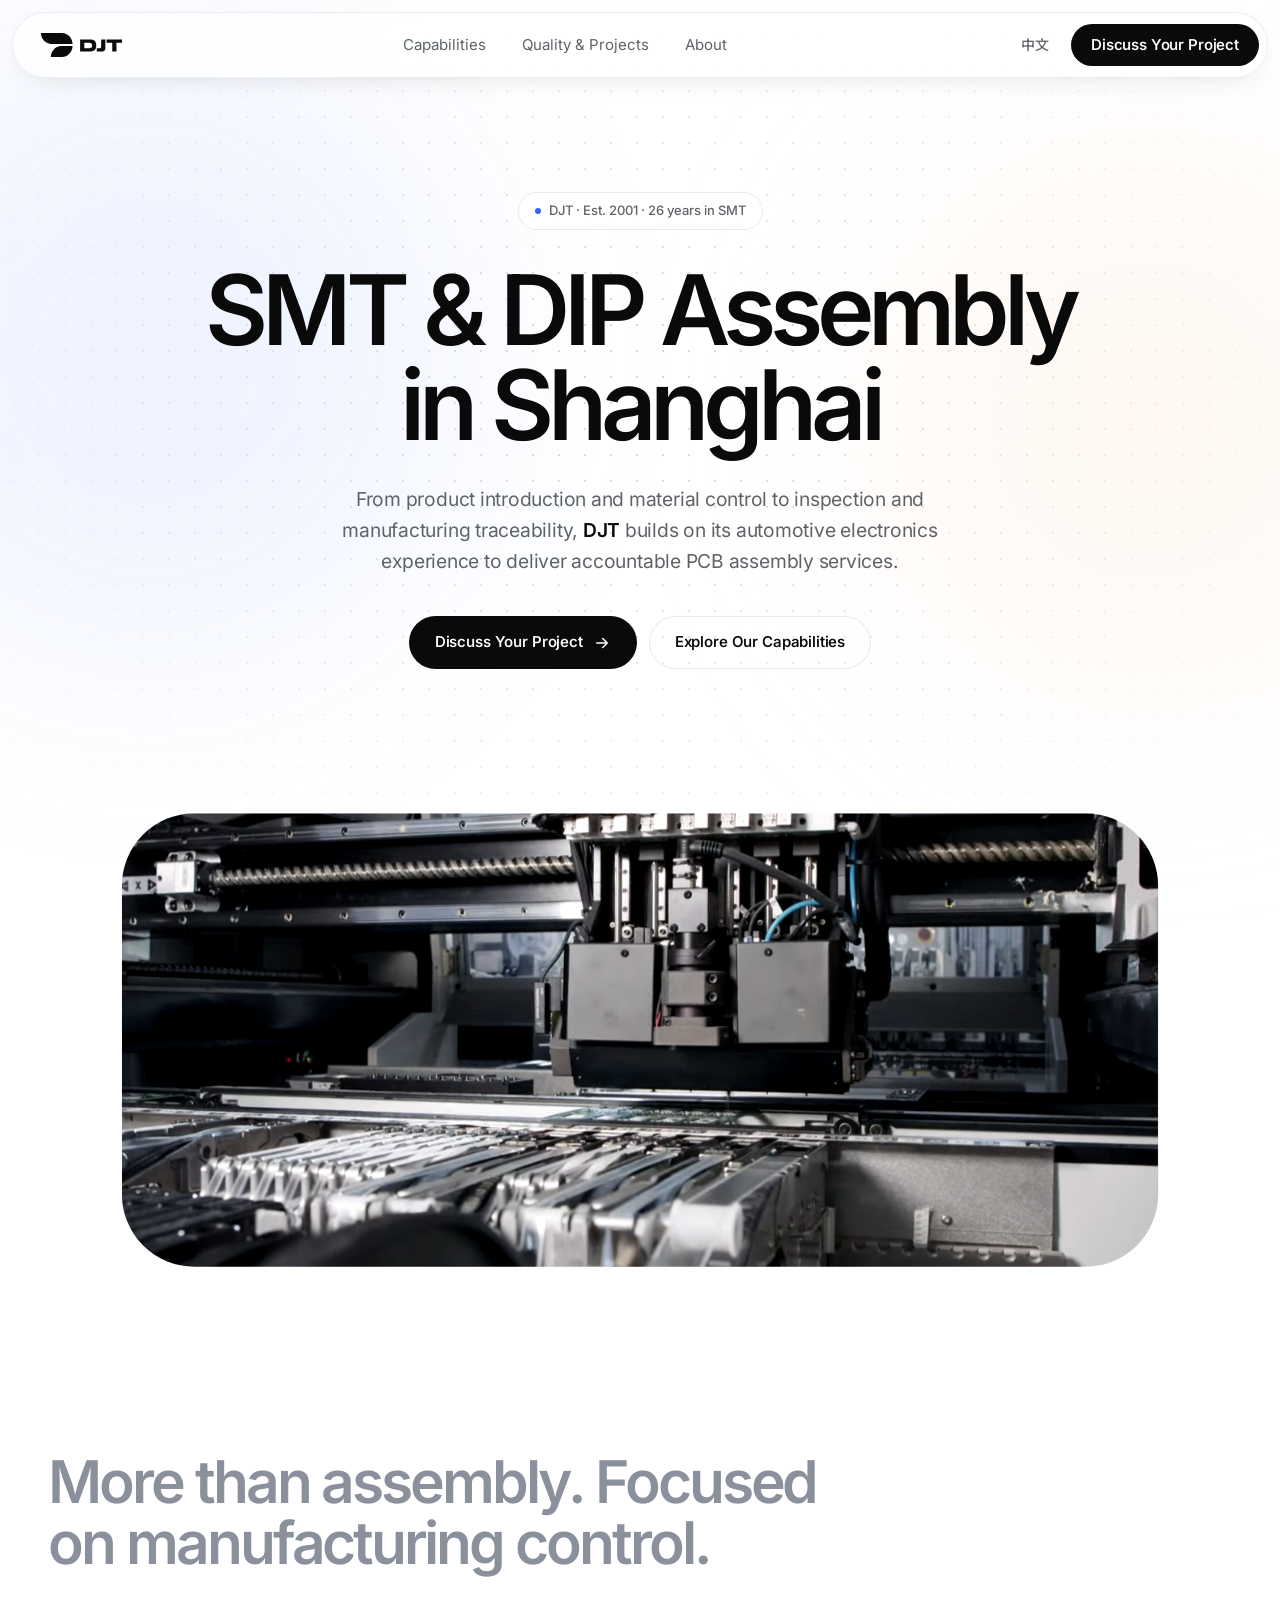
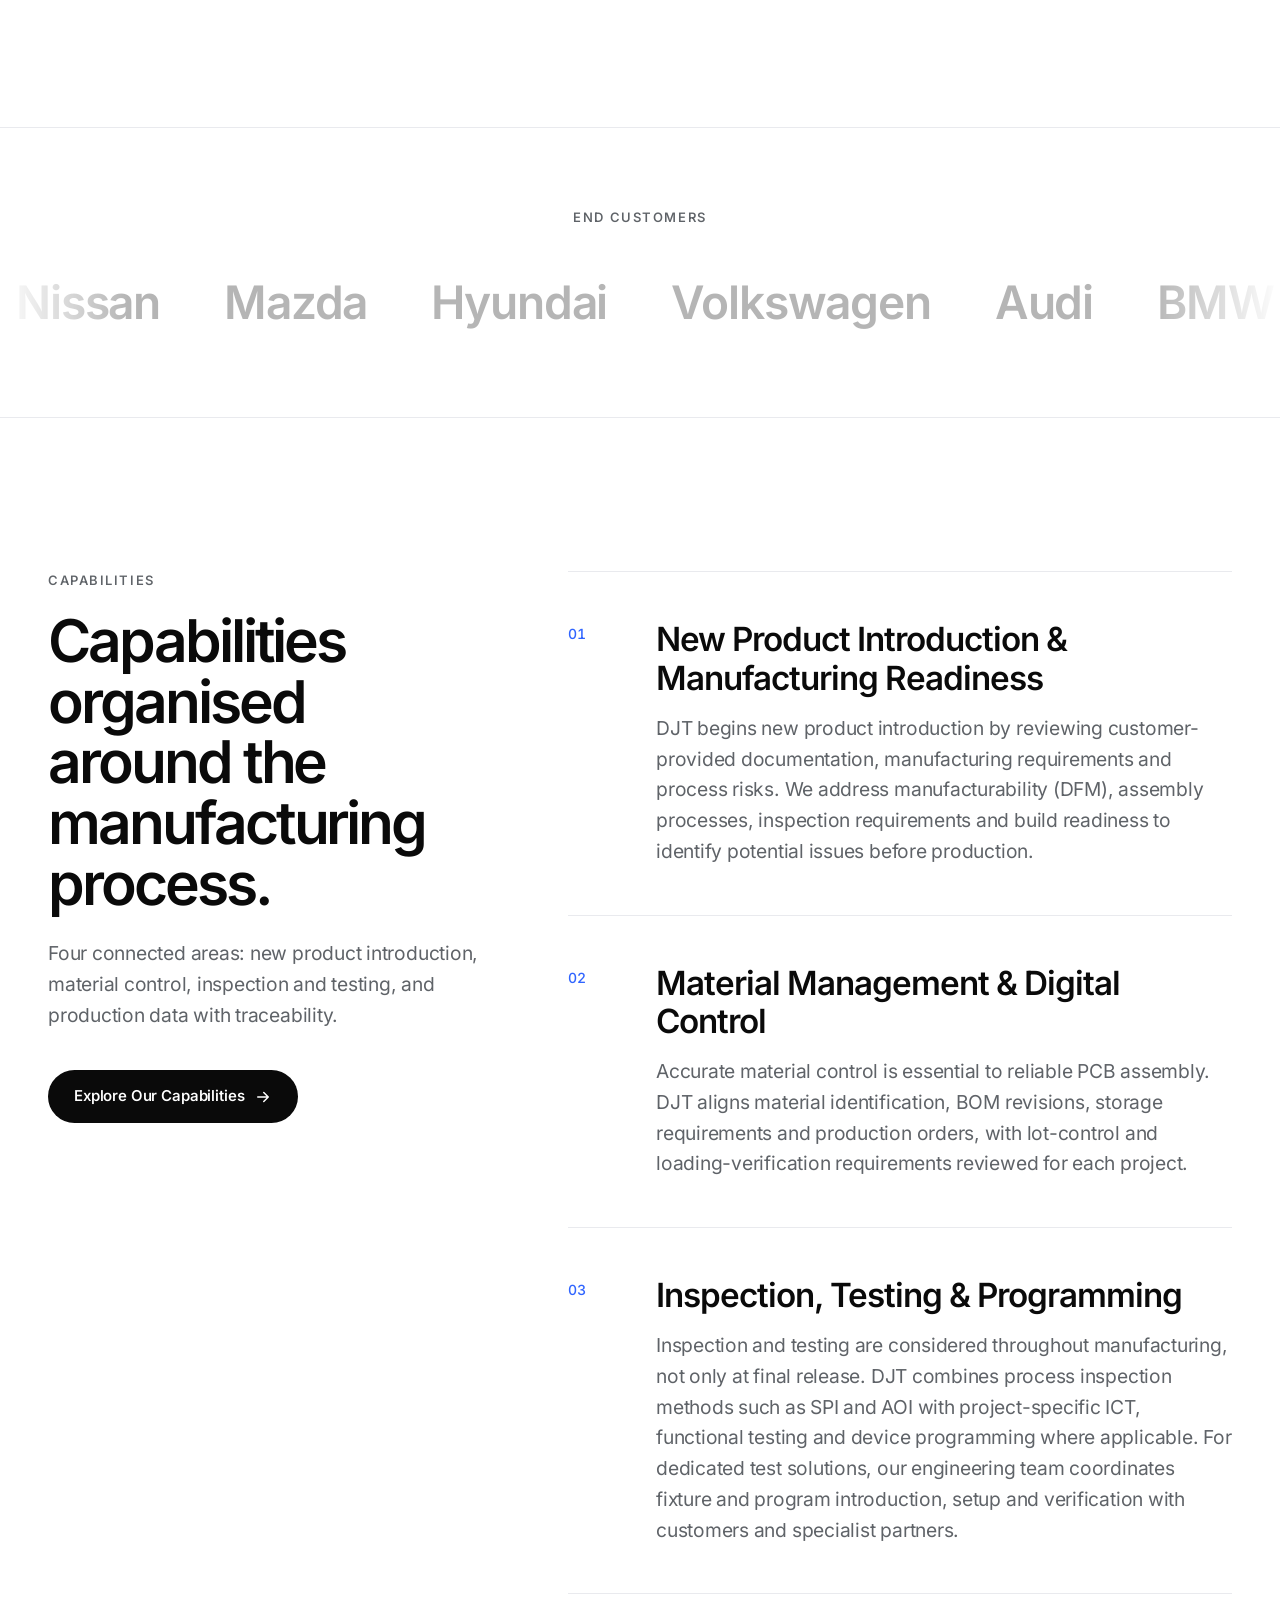
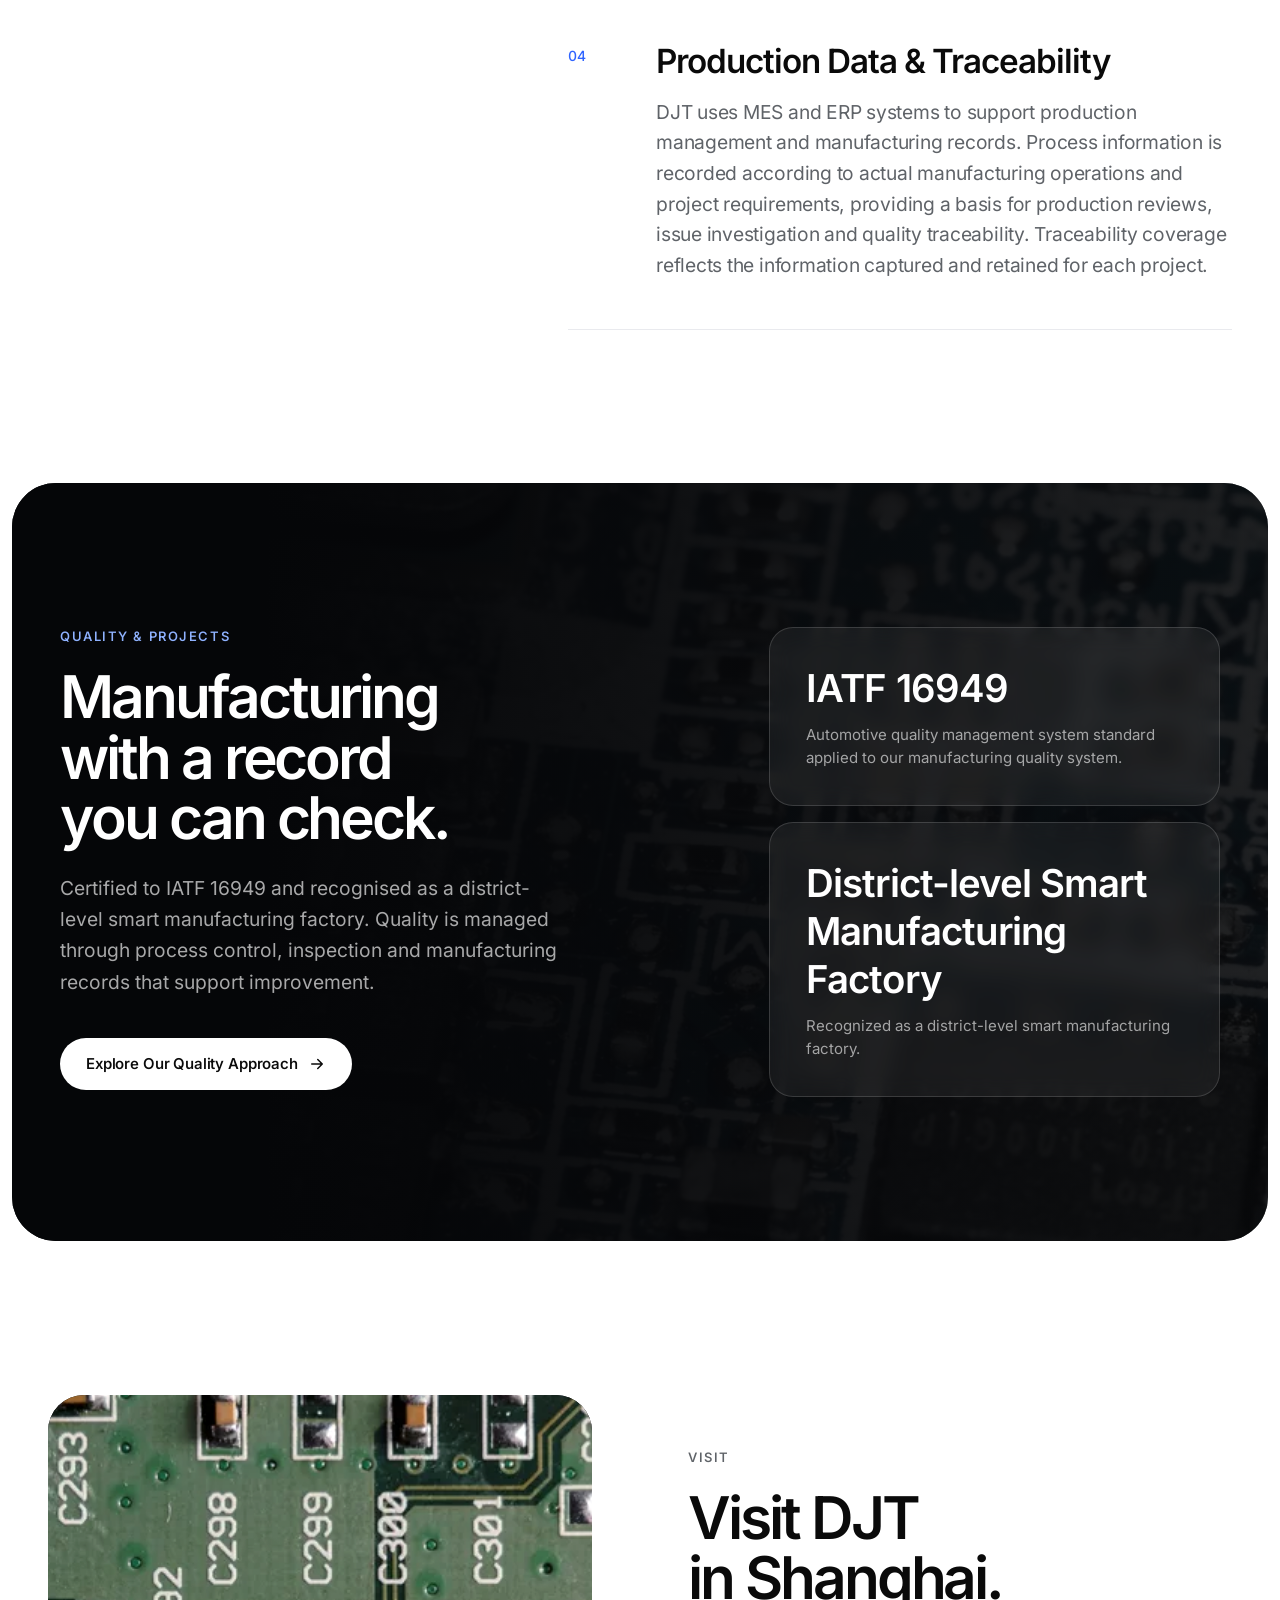
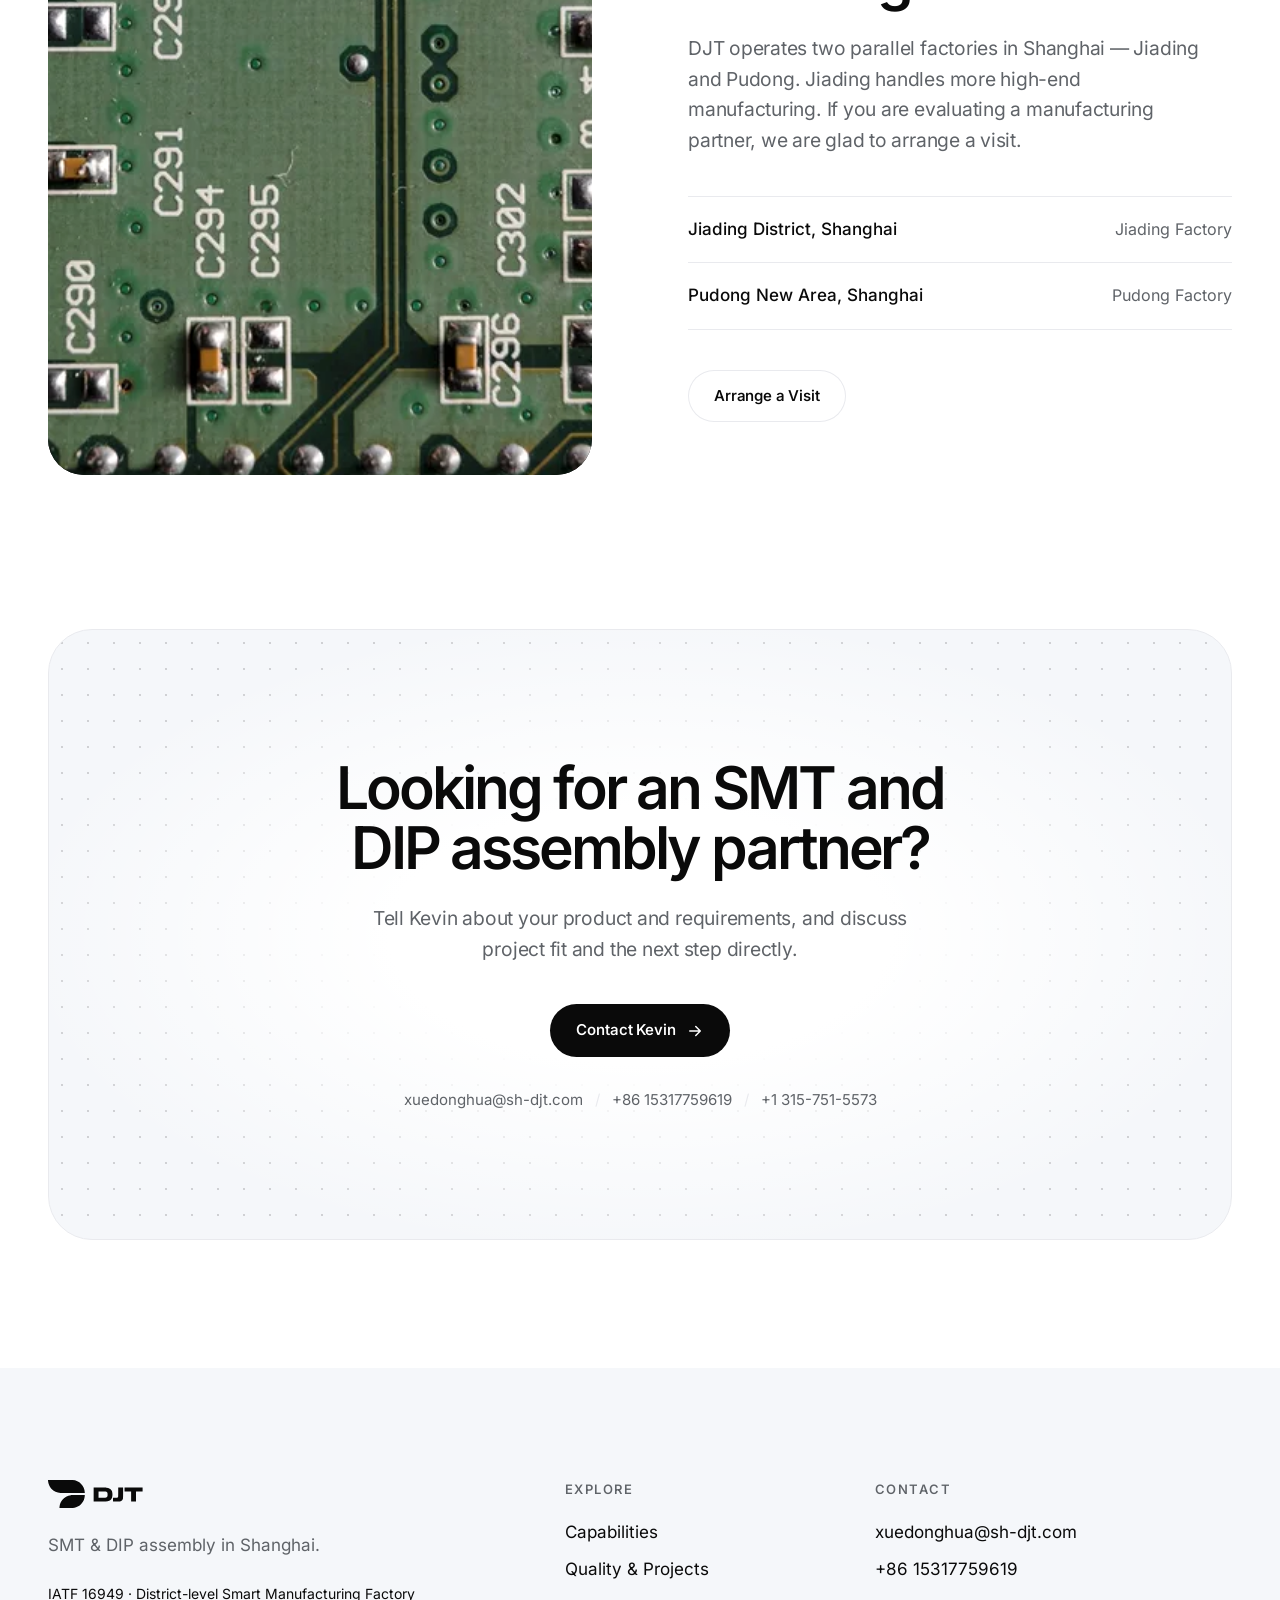
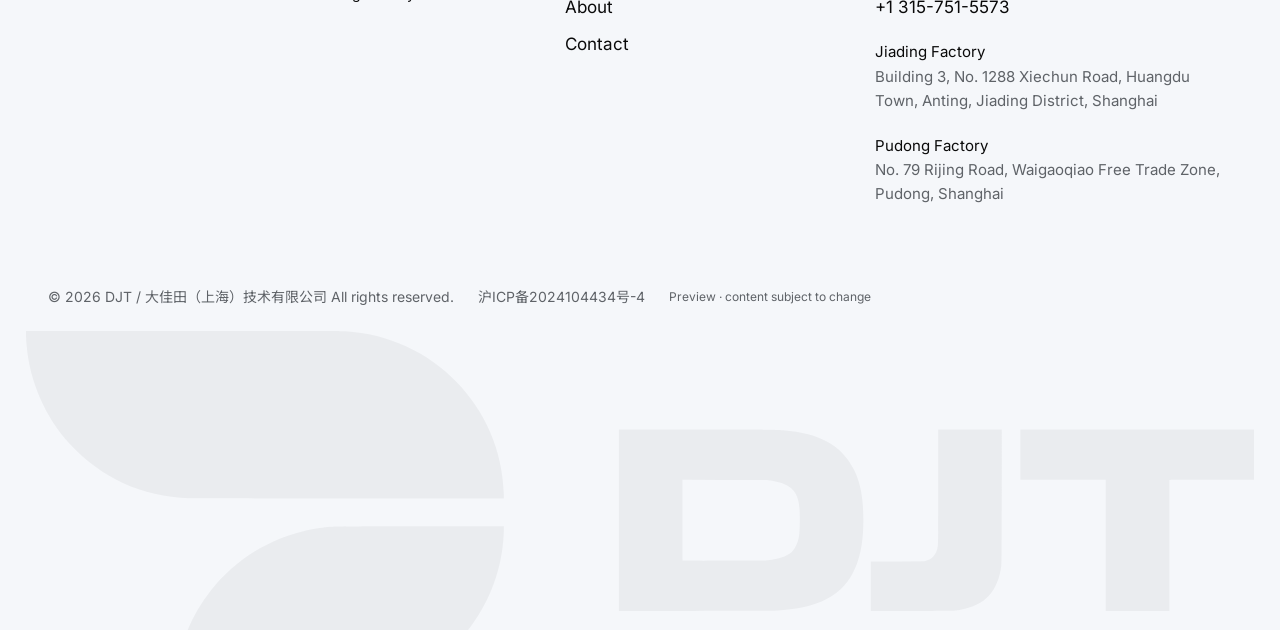
==== commit 7715edfa: "Deploy staging from djt-website 2a25f5d" ====
--- a/index.html
+++ b/index.html
@@ -1,4 +1,31 @@
-<!DOCTYPE html><html lang="en"> <head><meta charset="utf-8"><meta name="viewport" content="width=device-width, initial-scale=1"><title>DJT | SMT &amp; DIP Assembly in Shanghai</title><meta name="description" content="DJT is an SMT and DIP assembly manufacturer in Shanghai, building on automotive electronics experience. More than assembly — focused on manufacturing control."><meta name="robots" content="noindex, nofollow"><link rel="canonical" href="https://djt-technology.github.io/"><link rel="alternate" hreflang="en" href="https://djt-technology.github.io/"><link rel="alternate" hreflang="zh-CN" href="https://djt-technology.github.io/zh/"><link rel="alternate" hreflang="x-default" href="https://djt-technology.github.io/"><meta property="og:title" content="DJT | SMT &#38; DIP Assembly in Shanghai"><meta property="og:description" content="DJT is an SMT and DIP assembly manufacturer in Shanghai, building on automotive electronics experience. More than assembly — focused on manufacturing control."><meta property="og:type" content="website"><meta property="og:url" content="https://djt-technology.github.io/"><meta name="theme-color" content="#ffffff"><link rel="icon" href="/favicon.svg" type="image/svg+xml"><script>
+<!DOCTYPE html><html lang="en"> <head><meta charset="utf-8"><script>
+      // D-029: ordinary language links save the explicit choice before navigation.
+      document.addEventListener('click', (event) => {
+        const link = event.target instanceof Element ? event.target.closest('a[data-lang-switch]') : null;
+        if (link) {
+          try { localStorage.setItem('djt.lang', link.dataset.langSwitch); } catch {}
+        }
+      });
+
+      (() => {
+        // Exact language roots only; shared/bookmarked deep links always keep their URL.
+        const path = location.pathname;
+        if (path !== '/' && path !== '/zh/') return;
+        let preferred;
+        try { preferred = localStorage.getItem('djt.lang'); } catch {}
+        if (preferred !== 'en' && preferred !== 'zh') {
+          const languages = navigator.languages?.length ? navigator.languages : [navigator.language || ''];
+          preferred = languages.some((language) => /^zh/i.test(language)) ? 'zh' : 'en';
+        }
+        const target = preferred === 'zh' ? '/zh/' : '/';
+        if (path !== target) {
+          location.replace(target + location.search + location.hash);
+          return;
+        }
+        // Save only once the correct root has loaded, including after a successful redirect.
+        try { localStorage.setItem('djt.lang', preferred); } catch {}
+      })();
+    </script><meta name="viewport" content="width=device-width, initial-scale=1"><title>DJT | SMT &amp; DIP Assembly in Shanghai</title><meta name="description" content="DJT is an SMT and DIP assembly manufacturer in Shanghai, building on automotive electronics experience. More than assembly — focused on manufacturing control."><meta name="robots" content="noindex, nofollow"><link rel="canonical" href="https://djt-technology.github.io/"><link rel="alternate" hreflang="en" href="https://djt-technology.github.io/"><link rel="alternate" hreflang="zh-CN" href="https://djt-technology.github.io/zh/"><link rel="alternate" hreflang="x-default" href="https://djt-technology.github.io/"><meta property="og:title" content="DJT | SMT &#38; DIP Assembly in Shanghai"><meta property="og:description" content="DJT is an SMT and DIP assembly manufacturer in Shanghai, building on automotive electronics experience. More than assembly — focused on manufacturing control."><meta property="og:type" content="website"><meta property="og:url" content="https://djt-technology.github.io/"><meta name="theme-color" content="#ffffff"><link rel="icon" href="/favicon.svg" type="image/svg+xml"><script>
       // Motion is opt-in: only when the user has not asked for reduced motion.
       if (!matchMedia('(prefers-reduced-motion: reduce)').matches) document.documentElement.classList.add('motion');
-    </script><link rel="stylesheet" href="/_astro/_slug_.BcSGeZsh.css"></head> <body> <a href="#main" class="sr-only focus:not-sr-only focus:fixed focus:left-4 focus:top-4 focus:z-[60] focus:rounded-full focus:bg-white focus:px-4 focus:py-2">Skip to content</a> <header class="site fixed left-1/2 top-3 z-50 w-[min(1360px,calc(100%-24px))] rounded-full border border-line/80 bg-white/75 shadow-[0_8px_30px_-18px_rgb(0,0,0,0.25)] backdrop-blur-xl" style="translate:-50% 0"> <div class="flex h-14 items-center justify-between gap-4 pl-5 pr-2 md:h-16 md:pl-7"> <a href="/" aria-label="DJT" class="block shrink-0"><svg xmlns="http://www.w3.org/2000/svg" viewBox="0 0 5984 1771" fill="currentColor" class="h-5 w-auto md:h-6" role="img" aria-label="DJT"><path fill-rule="evenodd" d="M725 1752C725 1731 727 1701 731 1672C748 1523 807 1381 900 1264C1037 1091 1233 982 1450 957C1495 951 1470 952 1915 951L2327 951L2327 977C2326 991 2326 1005 2325 1007C2325 1009 2325 1017 2324 1024C2297 1344 2079 1622 1774 1727C1708 1749 1650 1761 1569 1769C1560 1770 1453 1770 1141 1771L725 1771L725 1752ZM2887 921L2887 480L3261 480C3631 480 3650 480 3688 483C3868 498 3972 556 4032 675C4064 740 4078 815 4078 920C4078 1044 4057 1134 4012 1204C3946 1304 3835 1352 3646 1362C3634 1363 3489 1363 3257 1363L2887 1363L2887 921ZM4114 1243L4114 1122L4244 1122L4374 1121L4382 1119C4411 1111 4430 1091 4438 1059C4442 1043 4442 1043 4442 757L4442 480L4597 480L4752 480L4752 803C4751 1103 4751 1128 4750 1141C4734 1268 4671 1337 4552 1357C4518 1363 4530 1362 4314 1363L4114 1363L4114 1243ZM5258 1044L5258 724L5051 724C4938 724 4844 724 4843 724C4842 724 4842 699 4842 602L4842 480L5413 480L5984 480L5984 602L5984 724L5780 724C5668 724 5576 724 5575 724C5574 725 5573 725 5571 725L5568 725L5568 1044L5568 1363L5413 1363L5258 1363L5258 1044ZM3596 1118C3599 1117 3606 1117 3612 1116C3664 1111 3707 1096 3729 1076C3747 1058 3760 1030 3765 994C3768 971 3769 911 3767 872C3763 785 3728 747 3638 731C3603 725 3604 725 3381 725L3197 724L3197 921C3197 1029 3197 1118 3198 1118C3199 1119 3587 1118 3596 1118ZM792 815C563 806 366 716 211 548C94 421 17 245 3 71C2 64 2 56 1 54C1 51 1 38 0 25L-0 0L769 0C1259 0 1544 0 1555 1C1980 25 2316 369 2327 792L2327 816L1563 816C1142 816 795 815 792 815Z"></path></svg></a> <nav class="hidden items-center gap-9 text-[15px] text-muted md:flex" aria-label="Main"> <a href="/capabilities/" class="transition-colors hover:text-ink">Capabilities</a><a href="/quality/" class="transition-colors hover:text-ink">Quality &amp; Projects</a><a href="/about/" class="transition-colors hover:text-ink">About</a> </nav> <div class="flex items-center gap-1.5 md:gap-2"> <a href="/zh/" hreflang="zh-CN" lang="zh-CN" title="切换到中文" class="rounded-full px-3.5 py-2 text-sm font-medium text-muted transition-colors hover:bg-soft hover:text-ink">中文</a> <a href="/contact/" class="btn hidden !px-5 !py-2.5 md:inline-flex">Discuss Your Project</a> <details class="group relative md:hidden"> <summary class="flex h-10 w-10 cursor-pointer list-none items-center justify-center rounded-full bg-ink text-white [&::-webkit-details-marker]:hidden" aria-label="Menu"> <svg width="18" height="18" viewBox="0 0 24 24" fill="none" stroke="currentColor" stroke-width="2" stroke-linecap="round"><path class="group-open:hidden" d="M4 8h16M4 16h16"></path><path class="hidden group-open:block" d="M6 6l12 12M18 6 6 18"></path></svg> </summary> <div class="absolute right-0 top-[calc(100%+12px)] w-[min(300px,calc(100vw-48px))] rounded-3xl border border-line bg-white p-3 shadow-2xl"> <a href="/capabilities/" class="block rounded-2xl px-4 py-3.5 text-[17px] font-medium hover:bg-soft">Capabilities</a><a href="/quality/" class="block rounded-2xl px-4 py-3.5 text-[17px] font-medium hover:bg-soft">Quality &amp; Projects</a><a href="/about/" class="block rounded-2xl px-4 py-3.5 text-[17px] font-medium hover:bg-soft">About</a><a href="/contact/" class="block rounded-2xl px-4 py-3.5 text-[17px] font-medium hover:bg-soft">Contact</a> </div> </details> </div> </div> </header> <main id="main">  <section class="relative overflow-hidden pt-36 md:pt-48"> <div class="glow pointer-events-none absolute -left-40 top-10 h-[620px] w-[620px] rounded-full bg-blue/8 blur-[120px]" aria-hidden="true"></div> <div class="glow glow-b pointer-events-none absolute -right-32 top-40 h-[520px] w-[520px] rounded-full bg-warm/25 blur-[120px]" aria-hidden="true"></div> <div class="dots pointer-events-none absolute inset-0 [mask-image:radial-gradient(ellipse_60%_50%_at_50%_30%,#000,transparent)]" aria-hidden="true"></div> <div class="wrap relative text-center"> <p class="rise mx-auto inline-flex items-center gap-2 rounded-full border border-line bg-white/80 px-4 py-2 text-[13px] font-medium text-muted backdrop-blur" style="--i:0"><span class="h-1.5 w-1.5 rounded-full bg-blue"></span>DJT · Est. 2001 · 26 years in SMT</p> <h1 class="display rise mx-auto mt-8 max-w-[9.6em]" style="--i:1"> <span class="block">SMT &amp; DIP Assembly</span><span class="block">in Shanghai</span> </h1> <p class="lead rise mx-auto mt-8 max-w-2xl" style="--i:2">From product introduction and material control to inspection and manufacturing traceability, <strong class="font-semibold text-ink">DJT</strong> builds on its automotive electronics experience to deliver accountable PCB assembly services.</p> <div class="rise mt-10 flex flex-wrap justify-center gap-3" style="--i:3"> <a href="/contact/" class="btn">Discuss Your Project<svg width="18" height="18" viewBox="0 0 24 24" fill="none" stroke="currentColor" stroke-width="2" stroke-linecap="round" stroke-linejoin="round" aria-hidden="true"><path d="M5 12h14m-6-6 6 6-6 6"></path></svg></a> <a href="/capabilities/" class="btn btn-ghost">Explore Our Capabilities</a> </div> </div> <div class="wrap relative mt-20 md:mt-28"> <div data-grow class="overflow-hidden rounded-[22px] will-change-transform sm:rounded-[40px]"> <figure class="photo aspect-[4/5] sm:aspect-[16/9] lg:aspect-[16/7]"> <video class="absolute inset-0 h-full w-full object-cover" muted loop playsinline preload="metadata" poster="/_astro/macro.MWbk1FkZ_1eRR9A.webp" aria-hidden="true" tabindex="-1" data-hero-video> <source src="/video/hero.webm" type="video/webm"> <source src="/video/hero.mp4" type="video/mp4"> </video> </figure> </div> </div> </section>  <section class="section"> <div class="wrap"> <h2 class="h2 max-w-[17em] !text-[clamp(30px,4.6vw,70px)]" data-words> <span class="w">More</span> <span class="w">than</span> <span class="w">assembly.</span> <span class="w">Focused</span> <span class="w">on</span> <span class="w">manufacturing</span> <span class="w">control.</span>  </h2> </div> </section>  <section class="marquee overflow-hidden border-y border-line py-14 md:py-20" aria-label="End Customers"> <p class="kicker text-center !text-muted" data-reveal>End Customers</p> <div class="mt-10 overflow-hidden px-4 [.motion_&]:[mask-image:linear-gradient(90deg,transparent,#000_10%,#000_90%,transparent)]" data-reveal> <div class="marquee-track"> <ul> <li class="shrink-0 whitespace-nowrap text-[clamp(28px,3.6vw,52px)] font-semibold tracking-tight text-ink/30 transition-colors hover:text-ink">Nissan</li><li class="shrink-0 whitespace-nowrap text-[clamp(28px,3.6vw,52px)] font-semibold tracking-tight text-ink/30 transition-colors hover:text-ink">Mazda</li><li class="shrink-0 whitespace-nowrap text-[clamp(28px,3.6vw,52px)] font-semibold tracking-tight text-ink/30 transition-colors hover:text-ink">Hyundai</li><li class="shrink-0 whitespace-nowrap text-[clamp(28px,3.6vw,52px)] font-semibold tracking-tight text-ink/30 transition-colors hover:text-ink">Volkswagen</li><li class="shrink-0 whitespace-nowrap text-[clamp(28px,3.6vw,52px)] font-semibold tracking-tight text-ink/30 transition-colors hover:text-ink">Audi</li><li class="shrink-0 whitespace-nowrap text-[clamp(28px,3.6vw,52px)] font-semibold tracking-tight text-ink/30 transition-colors hover:text-ink">BMW</li><li class="shrink-0 whitespace-nowrap text-[clamp(28px,3.6vw,52px)] font-semibold tracking-tight text-ink/30 transition-colors hover:text-ink">Mercedes-Benz</li><li class="shrink-0 whitespace-nowrap text-[clamp(28px,3.6vw,52px)] font-semibold tracking-tight text-ink/30 transition-colors hover:text-ink">Volvo</li><li class="shrink-0 whitespace-nowrap text-[clamp(28px,3.6vw,52px)] font-semibold tracking-tight text-ink/30 transition-colors hover:text-ink">Ford</li><li class="shrink-0 whitespace-nowrap text-[clamp(28px,3.6vw,52px)] font-semibold tracking-tight text-ink/30 transition-colors hover:text-ink">GM</li><li class="shrink-0 whitespace-nowrap text-[clamp(28px,3.6vw,52px)] font-semibold tracking-tight text-ink/30 transition-colors hover:text-ink">Buick</li><li class="shrink-0 whitespace-nowrap text-[clamp(28px,3.6vw,52px)] font-semibold tracking-tight text-ink/30 transition-colors hover:text-ink">Renault</li><li class="shrink-0 whitespace-nowrap text-[clamp(28px,3.6vw,52px)] font-semibold tracking-tight text-ink/30 transition-colors hover:text-ink">Jaguar</li><li class="shrink-0 whitespace-nowrap text-[clamp(28px,3.6vw,52px)] font-semibold tracking-tight text-ink/30 transition-colors hover:text-ink">Land Rover</li><li class="shrink-0 whitespace-nowrap text-[clamp(28px,3.6vw,52px)] font-semibold tracking-tight text-ink/30 transition-colors hover:text-ink">BYD</li><li class="shrink-0 whitespace-nowrap text-[clamp(28px,3.6vw,52px)] font-semibold tracking-tight text-ink/30 transition-colors hover:text-ink">Geely</li><li class="shrink-0 whitespace-nowrap text-[clamp(28px,3.6vw,52px)] font-semibold tracking-tight text-ink/30 transition-colors hover:text-ink">Great Wall</li><li class="shrink-0 whitespace-nowrap text-[clamp(28px,3.6vw,52px)] font-semibold tracking-tight text-ink/30 transition-colors hover:text-ink">Wey</li><li class="shrink-0 whitespace-nowrap text-[clamp(28px,3.6vw,52px)] font-semibold tracking-tight text-ink/30 transition-colors hover:text-ink">Haval</li><li class="shrink-0 whitespace-nowrap text-[clamp(28px,3.6vw,52px)] font-semibold tracking-tight text-ink/30 transition-colors hover:text-ink">Chery</li><li class="shrink-0 whitespace-nowrap text-[clamp(28px,3.6vw,52px)] font-semibold tracking-tight text-ink/30 transition-colors hover:text-ink">GAC</li><li class="shrink-0 whitespace-nowrap text-[clamp(28px,3.6vw,52px)] font-semibold tracking-tight text-ink/30 transition-colors hover:text-ink">Changan</li><li class="shrink-0 whitespace-nowrap text-[clamp(28px,3.6vw,52px)] font-semibold tracking-tight text-ink/30 transition-colors hover:text-ink">NIO</li><li class="shrink-0 whitespace-nowrap text-[clamp(28px,3.6vw,52px)] font-semibold tracking-tight text-ink/30 transition-colors hover:text-ink">XPeng</li><li class="shrink-0 whitespace-nowrap text-[clamp(28px,3.6vw,52px)] font-semibold tracking-tight text-ink/30 transition-colors hover:text-ink">Hongqi</li><li class="shrink-0 whitespace-nowrap text-[clamp(28px,3.6vw,52px)] font-semibold tracking-tight text-ink/30 transition-colors hover:text-ink">Roewe</li><li class="shrink-0 whitespace-nowrap text-[clamp(28px,3.6vw,52px)] font-semibold tracking-tight text-ink/30 transition-colors hover:text-ink">MG</li><li class="shrink-0 whitespace-nowrap text-[clamp(28px,3.6vw,52px)] font-semibold tracking-tight text-ink/30 transition-colors hover:text-ink">Voyah</li><li class="shrink-0 whitespace-nowrap text-[clamp(28px,3.6vw,52px)] font-semibold tracking-tight text-ink/30 transition-colors hover:text-ink">ThyssenKrupp</li> </ul><ul aria-hidden="true"> <li class="shrink-0 whitespace-nowrap text-[clamp(28px,3.6vw,52px)] font-semibold tracking-tight text-ink/30 transition-colors hover:text-ink">Nissan</li><li class="shrink-0 whitespace-nowrap text-[clamp(28px,3.6vw,52px)] font-semibold tracking-tight text-ink/30 transition-colors hover:text-ink">Mazda</li><li class="shrink-0 whitespace-nowrap text-[clamp(28px,3.6vw,52px)] font-semibold tracking-tight text-ink/30 transition-colors hover:text-ink">Hyundai</li><li class="shrink-0 whitespace-nowrap text-[clamp(28px,3.6vw,52px)] font-semibold tracking-tight text-ink/30 transition-colors hover:text-ink">Volkswagen</li><li class="shrink-0 whitespace-nowrap text-[clamp(28px,3.6vw,52px)] font-semibold tracking-tight text-ink/30 transition-colors hover:text-ink">Audi</li><li class="shrink-0 whitespace-nowrap text-[clamp(28px,3.6vw,52px)] font-semibold tracking-tight text-ink/30 transition-colors hover:text-ink">BMW</li><li class="shrink-0 whitespace-nowrap text-[clamp(28px,3.6vw,52px)] font-semibold tracking-tight text-ink/30 transition-colors hover:text-ink">Mercedes-Benz</li><li class="shrink-0 whitespace-nowrap text-[clamp(28px,3.6vw,52px)] font-semibold tracking-tight text-ink/30 transition-colors hover:text-ink">Volvo</li><li class="shrink-0 whitespace-nowrap text-[clamp(28px,3.6vw,52px)] font-semibold tracking-tight text-ink/30 transition-colors hover:text-ink">Ford</li><li class="shrink-0 whitespace-nowrap text-[clamp(28px,3.6vw,52px)] font-semibold tracking-tight text-ink/30 transition-colors hover:text-ink">GM</li><li class="shrink-0 whitespace-nowrap text-[clamp(28px,3.6vw,52px)] font-semibold tracking-tight text-ink/30 transition-colors hover:text-ink">Buick</li><li class="shrink-0 whitespace-nowrap text-[clamp(28px,3.6vw,52px)] font-semibold tracking-tight text-ink/30 transition-colors hover:text-ink">Renault</li><li class="shrink-0 whitespace-nowrap text-[clamp(28px,3.6vw,52px)] font-semibold tracking-tight text-ink/30 transition-colors hover:text-ink">Jaguar</li><li class="shrink-0 whitespace-nowrap text-[clamp(28px,3.6vw,52px)] font-semibold tracking-tight text-ink/30 transition-colors hover:text-ink">Land Rover</li><li class="shrink-0 whitespace-nowrap text-[clamp(28px,3.6vw,52px)] font-semibold tracking-tight text-ink/30 transition-colors hover:text-ink">BYD</li><li class="shrink-0 whitespace-nowrap text-[clamp(28px,3.6vw,52px)] font-semibold tracking-tight text-ink/30 transition-colors hover:text-ink">Geely</li><li class="shrink-0 whitespace-nowrap text-[clamp(28px,3.6vw,52px)] font-semibold tracking-tight text-ink/30 transition-colors hover:text-ink">Great Wall</li><li class="shrink-0 whitespace-nowrap text-[clamp(28px,3.6vw,52px)] font-semibold tracking-tight text-ink/30 transition-colors hover:text-ink">Wey</li><li class="shrink-0 whitespace-nowrap text-[clamp(28px,3.6vw,52px)] font-semibold tracking-tight text-ink/30 transition-colors hover:text-ink">Haval</li><li class="shrink-0 whitespace-nowrap text-[clamp(28px,3.6vw,52px)] font-semibold tracking-tight text-ink/30 transition-colors hover:text-ink">Chery</li><li class="shrink-0 whitespace-nowrap text-[clamp(28px,3.6vw,52px)] font-semibold tracking-tight text-ink/30 transition-colors hover:text-ink">GAC</li><li class="shrink-0 whitespace-nowrap text-[clamp(28px,3.6vw,52px)] font-semibold tracking-tight text-ink/30 transition-colors hover:text-ink">Changan</li><li class="shrink-0 whitespace-nowrap text-[clamp(28px,3.6vw,52px)] font-semibold tracking-tight text-ink/30 transition-colors hover:text-ink">NIO</li><li class="shrink-0 whitespace-nowrap text-[clamp(28px,3.6vw,52px)] font-semibold tracking-tight text-ink/30 transition-colors hover:text-ink">XPeng</li><li class="shrink-0 whitespace-nowrap text-[clamp(28px,3.6vw,52px)] font-semibold tracking-tight text-ink/30 transition-colors hover:text-ink">Hongqi</li><li class="shrink-0 whitespace-nowrap text-[clamp(28px,3.6vw,52px)] font-semibold tracking-tight text-ink/30 transition-colors hover:text-ink">Roewe</li><li class="shrink-0 whitespace-nowrap text-[clamp(28px,3.6vw,52px)] font-semibold tracking-tight text-ink/30 transition-colors hover:text-ink">MG</li><li class="shrink-0 whitespace-nowrap text-[clamp(28px,3.6vw,52px)] font-semibold tracking-tight text-ink/30 transition-colors hover:text-ink">Voyah</li><li class="shrink-0 whitespace-nowrap text-[clamp(28px,3.6vw,52px)] font-semibold tracking-tight text-ink/30 transition-colors hover:text-ink">ThyssenKrupp</li> </ul> </div> </div> </section> <section class="section"> <div class="wrap grid gap-16 md:grid-cols-12"> <div class="self-start md:sticky md:top-36 md:col-span-5"> <p class="kicker" data-reveal>Capabilities</p> <h2 class="h2 mt-5" data-reveal>Capabilities organised around the manufacturing process.</h2> <p class="lead mt-6 max-w-md" data-reveal>Four connected areas: new product introduction, material control, inspection and testing, and production data with traceability.</p> <a href="/capabilities/" class="btn mt-10" data-reveal>Explore Our Capabilities<svg width="18" height="18" viewBox="0 0 24 24" fill="none" stroke="currentColor" stroke-width="2" stroke-linecap="round" stroke-linejoin="round" aria-hidden="true"><path d="M5 12h14m-6-6 6 6-6 6"></path></svg></a> </div> <ol class="md:col-span-7 md:col-start-6 [&:has(li:hover)>li:not(:hover)]:opacity-40"> <li class="grid grid-cols-[3.2rem_1fr] gap-x-4 border-t border-line py-10 transition-opacity duration-500 last:border-b md:grid-cols-[4.5rem_1fr] md:py-12" data-reveal> <span class="pt-1 text-sm font-medium tabular-nums text-blue">01</span> <div> <h3 class="h3 !text-[clamp(24px,2.6vw,36px)]">New Product Introduction &amp; Manufacturing Readiness</h3> <p class="lead mt-4 max-w-xl">DJT begins new product introduction by reviewing customer-provided documentation, manufacturing requirements and process risks. We address manufacturability (DFM), assembly processes, inspection requirements and build readiness to identify potential issues before production.</p> </div> </li><li class="grid grid-cols-[3.2rem_1fr] gap-x-4 border-t border-line py-10 transition-opacity duration-500 last:border-b md:grid-cols-[4.5rem_1fr] md:py-12" data-reveal> <span class="pt-1 text-sm font-medium tabular-nums text-blue">02</span> <div> <h3 class="h3 !text-[clamp(24px,2.6vw,36px)]">Material Management &amp; Digital Control</h3> <p class="lead mt-4 max-w-xl">Accurate material control is essential to reliable PCB assembly. DJT aligns material identification, BOM revisions, storage requirements and production orders, with lot-control and loading-verification requirements reviewed for each project.</p> </div> </li><li class="grid grid-cols-[3.2rem_1fr] gap-x-4 border-t border-line py-10 transition-opacity duration-500 last:border-b md:grid-cols-[4.5rem_1fr] md:py-12" data-reveal> <span class="pt-1 text-sm font-medium tabular-nums text-blue">03</span> <div> <h3 class="h3 !text-[clamp(24px,2.6vw,36px)]">Inspection, Testing &amp; Programming</h3> <p class="lead mt-4 max-w-xl">Inspection and testing are considered throughout manufacturing, not only at final release. DJT combines process inspection methods such as SPI and AOI with project-specific ICT, functional testing and device programming where applicable. For dedicated test solutions, our engineering team coordinates fixture and program introduction, setup and verification with customers and specialist partners.</p> </div> </li><li class="grid grid-cols-[3.2rem_1fr] gap-x-4 border-t border-line py-10 transition-opacity duration-500 last:border-b md:grid-cols-[4.5rem_1fr] md:py-12" data-reveal> <span class="pt-1 text-sm font-medium tabular-nums text-blue">04</span> <div> <h3 class="h3 !text-[clamp(24px,2.6vw,36px)]">Production Data &amp; Traceability</h3> <p class="lead mt-4 max-w-xl">DJT uses MES and ERP systems to support production management and manufacturing records. Process information is recorded according to actual manufacturing operations and project requirements, providing a basis for production reviews, issue investigation and quality traceability. Traceability coverage reflects the information captured and retained for each project.</p> </div> </li> </ol> </div> </section>  <section class="px-3"> <div class="relative isolate overflow-hidden rounded-[44px] bg-dark text-white" data-reveal> <figure class="photo photo--quiet absolute inset-0 -z-10 opacity-28"> <img src="/_astro/board.gj6Odh4M_rnNrU.webp" srcset="/_astro/board.gj6Odh4M_ZSQ189.webp 800w, /_astro/board.gj6Odh4M_8S5t8.webp 1280w, /_astro/board.gj6Odh4M_Z24FRAS.webp 1920w" alt sizes="100vw" data-parallax loading="lazy" decoding="async" fetchpriority="auto" width="2000" height="2000" class="absolute inset-0">  </figure> <div class="absolute inset-0 -z-10 bg-[linear-gradient(90deg,#050608_20%,rgb(5_6_8/0.55)_100%)]" aria-hidden="true"></div> <div class="wrap grid gap-14 py-24 md:grid-cols-12 md:py-36"> <div class="md:col-span-6"> <p class="kicker !text-blue-soft">Quality &amp; Projects</p> <h2 class="h2 mt-5">Manufacturing with a record you can check.</h2> <p class="mt-6 max-w-lg text-[clamp(17px,1.5vw,20px)] leading-relaxed text-white/65">Certified to IATF 16949 and recognised as a district-level smart manufacturing factory. Quality is managed through process control, inspection and manufacturing records that support improvement.</p> <a href="/quality/" class="btn btn-light mt-10">Explore Our Quality Approach<svg width="18" height="18" viewBox="0 0 24 24" fill="none" stroke="currentColor" stroke-width="2" stroke-linecap="round" stroke-linejoin="round" aria-hidden="true"><path d="M5 12h14m-6-6 6 6-6 6"></path></svg></a> </div> <div class="grid content-center gap-4 md:col-span-5 md:col-start-8"> <div class="rounded-3xl border border-white/15 bg-white/[0.06] p-7 backdrop-blur-md md:p-9"> <p class="text-[clamp(26px,3vw,42px)] font-semibold leading-tight tracking-tight">IATF 16949</p> <p class="mt-3 text-[15px] text-white/60">Automotive quality management system standard applied to our manufacturing quality system.</p> </div><div class="rounded-3xl border border-white/15 bg-white/[0.06] p-7 backdrop-blur-md md:p-9"> <p class="text-[clamp(26px,3vw,42px)] font-semibold leading-tight tracking-tight">District-level Smart Manufacturing Factory</p> <p class="mt-3 text-[15px] text-white/60">Recognized as a district-level smart manufacturing factory.</p> </div> </div> </div> </div> </section>  <section class="section"> <div class="wrap grid items-center gap-14 md:grid-cols-2 md:gap-24"> <div data-reveal><figure class="photo aspect-[4/5] rounded-[36px]"> <img src="/_astro/inspect.C4GrGGxm_ZFLA8s.webp" srcset="/_astro/inspect.C4GrGGxm_2hl5aG.webp 800w, /_astro/inspect.C4GrGGxm_ZrEwOM.webp 1280w, /_astro/inspect.C4GrGGxm_ZIcYWT.webp 1920w" alt sizes="(min-width:768px) 640px, 100vw" data-parallax loading="lazy" decoding="async" fetchpriority="auto" width="2000" height="1334" class="absolute inset-0">  </figure></div> <div> <p class="kicker" data-reveal>Visit</p> <h2 class="h2 mt-5" data-reveal>Visit DJT in Shanghai.</h2> <p class="lead mt-6 max-w-lg" data-reveal>DJT operates two parallel factories in Shanghai — Jiading and Pudong. Jiading handles more high-end manufacturing. If you are evaluating a manufacturing partner, we are glad to arrange a visit.</p> <ul class="mt-10 divide-y divide-line border-y border-line" data-reveal> <li class="flex items-baseline justify-between gap-6 py-5"><span class="text-[17px] font-medium">Jiading District, Shanghai</span><span class="text-muted">Jiading Factory</span></li><li class="flex items-baseline justify-between gap-6 py-5"><span class="text-[17px] font-medium">Pudong New Area, Shanghai</span><span class="text-muted">Pudong Factory</span></li> </ul> <a href="/about/" class="btn btn-ghost mt-10" data-reveal>Arrange a Visit</a> </div> </div> </section> <section class="wrap pb-24 md:pb-32"> <div class="dots relative overflow-hidden rounded-[44px] border border-line bg-soft px-6 py-20 text-center md:py-32" data-reveal> <div class="pointer-events-none absolute inset-0 bg-[radial-gradient(ellipse_at_center,#fff_30%,transparent_75%)]" aria-hidden="true"></div> <div class="relative"> <h2 class="h2 mx-auto max-w-[18ch]">Looking for an SMT and DIP assembly partner?</h2> <p class="lead mx-auto mt-6 max-w-xl">Tell Kevin about your product and requirements, and discuss project fit and the next step directly.</p> <div class="mt-10 flex flex-wrap items-center justify-center gap-3"> <a href="/contact/" class="btn">Contact Kevin<svg width="18" height="18" viewBox="0 0 24 24" fill="none" stroke="currentColor" stroke-width="2" stroke-linecap="round" stroke-linejoin="round" aria-hidden="true"><path d="M5 12h14m-6-6 6 6-6 6"></path></svg></a> </div> <p class="mt-8 flex flex-col items-center justify-center gap-2 text-[15px] text-muted sm:flex-row sm:flex-wrap sm:gap-x-0 sm:gap-y-1"> <a class="hover:text-ink" href="mailto:xuedonghua@sh-djt.com">xuedonghua@sh-djt.com</a> <span class="contents"> <span class="mx-3 hidden text-line sm:inline" aria-hidden="true">/</span> <a class="hover:text-ink" href="tel:+8615317759619">+86 15317759619</a> </span><span class="contents"> <span class="mx-3 hidden text-line sm:inline" aria-hidden="true">/</span> <a class="hover:text-ink" href="tel:+1315-751-5573">+1 315-751-5573</a> </span> </p> </div> </div> </section> </main> <footer class="relative overflow-hidden bg-soft"> <div class="wrap pt-20 md:pt-28"> <div class="grid gap-14 md:grid-cols-12"> <div class="md:col-span-5"> <svg xmlns="http://www.w3.org/2000/svg" viewBox="0 0 5984 1771" fill="currentColor" class="h-7 w-auto" role="img" aria-label="DJT"><path fill-rule="evenodd" d="M725 1752C725 1731 727 1701 731 1672C748 1523 807 1381 900 1264C1037 1091 1233 982 1450 957C1495 951 1470 952 1915 951L2327 951L2327 977C2326 991 2326 1005 2325 1007C2325 1009 2325 1017 2324 1024C2297 1344 2079 1622 1774 1727C1708 1749 1650 1761 1569 1769C1560 1770 1453 1770 1141 1771L725 1771L725 1752ZM2887 921L2887 480L3261 480C3631 480 3650 480 3688 483C3868 498 3972 556 4032 675C4064 740 4078 815 4078 920C4078 1044 4057 1134 4012 1204C3946 1304 3835 1352 3646 1362C3634 1363 3489 1363 3257 1363L2887 1363L2887 921ZM4114 1243L4114 1122L4244 1122L4374 1121L4382 1119C4411 1111 4430 1091 4438 1059C4442 1043 4442 1043 4442 757L4442 480L4597 480L4752 480L4752 803C4751 1103 4751 1128 4750 1141C4734 1268 4671 1337 4552 1357C4518 1363 4530 1362 4314 1363L4114 1363L4114 1243ZM5258 1044L5258 724L5051 724C4938 724 4844 724 4843 724C4842 724 4842 699 4842 602L4842 480L5413 480L5984 480L5984 602L5984 724L5780 724C5668 724 5576 724 5575 724C5574 725 5573 725 5571 725L5568 725L5568 1044L5568 1363L5413 1363L5258 1363L5258 1044ZM3596 1118C3599 1117 3606 1117 3612 1116C3664 1111 3707 1096 3729 1076C3747 1058 3760 1030 3765 994C3768 971 3769 911 3767 872C3763 785 3728 747 3638 731C3603 725 3604 725 3381 725L3197 724L3197 921C3197 1029 3197 1118 3198 1118C3199 1119 3587 1118 3596 1118ZM792 815C563 806 366 716 211 548C94 421 17 245 3 71C2 64 2 56 1 54C1 51 1 38 0 25L-0 0L769 0C1259 0 1544 0 1555 1C1980 25 2316 369 2327 792L2327 816L1563 816C1142 816 795 815 792 815Z"></path></svg> <p class="mt-6 max-w-sm text-[17px] leading-relaxed text-muted">SMT &amp; DIP assembly in Shanghai.</p> <p class="mt-6 text-sm text-ink">IATF 16949 · District-level Smart Manufacturing Factory</p> </div> <nav class="md:col-span-3" aria-label="Footer"> <p class="kicker mb-5 !text-muted">Explore</p> <ul class="space-y-3 text-[17px]"> <li><a href="/capabilities/" class="transition-colors hover:text-blue">Capabilities</a></li><li><a href="/quality/" class="transition-colors hover:text-blue">Quality &amp; Projects</a></li><li><a href="/about/" class="transition-colors hover:text-blue">About</a></li><li><a href="/contact/" class="transition-colors hover:text-blue">Contact</a></li> </ul> </nav> <div class="md:col-span-4"> <p class="kicker mb-5 !text-muted">Contact</p> <ul class="space-y-3 text-[17px]"> <li><a href="mailto:xuedonghua@sh-djt.com" class="transition-colors hover:text-blue">xuedonghua@sh-djt.com</a></li> <li><a href="tel:+8615317759619" class="transition-colors hover:text-blue">+86 15317759619</a></li><li><a href="tel:+1315-751-5573" class="transition-colors hover:text-blue">+1 315-751-5573</a></li> <li class="pt-2 text-[15px] leading-relaxed text-muted"><span class="text-ink">Jiading Factory</span><br>Building 3, No. 1288 Xiechun Road, Huangdu Town, Anting, Jiading District, Shanghai</li><li class="pt-2 text-[15px] leading-relaxed text-muted"><span class="text-ink">Pudong Factory</span><br>No. 79 Rijing Road, Waigaoqiao Free Trade Zone, Pudong, Shanghai</li> </ul> </div> </div> <div class="mt-20 flex flex-col gap-2 pb-6 text-sm text-muted sm:flex-row sm:flex-wrap sm:items-center sm:gap-x-6 sm:gap-y-2"> <p> © 2026 DJT / 大佳田（上海）技术有限公司  All rights reserved. </p> <p> <a href="https://beian.miit.gov.cn/" target="_blank" rel="noopener noreferrer" class="transition-colors hover:text-blue">沪ICP备2024104434号-4</a> </p> <p class="text-xs">Preview · content subject to change</p> </div> </div> <div class="pointer-events-none select-none mt-0 -mb-[5vw] px-[2vw] text-ink/[0.045]" aria-hidden="true"><svg xmlns="http://www.w3.org/2000/svg" viewBox="0 0 5984 1771" fill="currentColor" class="h-auto w-full" role="img" aria-label="DJT"><path fill-rule="evenodd" d="M725 1752C725 1731 727 1701 731 1672C748 1523 807 1381 900 1264C1037 1091 1233 982 1450 957C1495 951 1470 952 1915 951L2327 951L2327 977C2326 991 2326 1005 2325 1007C2325 1009 2325 1017 2324 1024C2297 1344 2079 1622 1774 1727C1708 1749 1650 1761 1569 1769C1560 1770 1453 1770 1141 1771L725 1771L725 1752ZM2887 921L2887 480L3261 480C3631 480 3650 480 3688 483C3868 498 3972 556 4032 675C4064 740 4078 815 4078 920C4078 1044 4057 1134 4012 1204C3946 1304 3835 1352 3646 1362C3634 1363 3489 1363 3257 1363L2887 1363L2887 921ZM4114 1243L4114 1122L4244 1122L4374 1121L4382 1119C4411 1111 4430 1091 4438 1059C4442 1043 4442 1043 4442 757L4442 480L4597 480L4752 480L4752 803C4751 1103 4751 1128 4750 1141C4734 1268 4671 1337 4552 1357C4518 1363 4530 1362 4314 1363L4114 1363L4114 1243ZM5258 1044L5258 724L5051 724C4938 724 4844 724 4843 724C4842 724 4842 699 4842 602L4842 480L5413 480L5984 480L5984 602L5984 724L5780 724C5668 724 5576 724 5575 724C5574 725 5573 725 5571 725L5568 725L5568 1044L5568 1363L5413 1363L5258 1363L5258 1044ZM3596 1118C3599 1117 3606 1117 3612 1116C3664 1111 3707 1096 3729 1076C3747 1058 3760 1030 3765 994C3768 971 3769 911 3767 872C3763 785 3728 747 3638 731C3603 725 3604 725 3381 725L3197 724L3197 921C3197 1029 3197 1118 3198 1118C3199 1119 3587 1118 3596 1118ZM792 815C563 806 366 716 211 548C94 421 17 245 3 71C2 64 2 56 1 54C1 51 1 38 0 25L-0 0L769 0C1259 0 1544 0 1555 1C1980 25 2316 369 2327 792L2327 816L1563 816C1142 816 795 815 792 815Z"></path></svg></div> </footer> <script type="module" src="/_astro/Base.astro_astro_type_script_index_0_lang.DvaX_a0v.js"></script> </body> </html>+    </script><link rel="stylesheet" href="/_astro/_slug_.B5eVkZcJ.css"></head> <body> <a href="#main" class="sr-only focus:not-sr-only focus:fixed focus:left-4 focus:top-4 focus:z-[60] focus:rounded-full focus:bg-white focus:px-4 focus:py-2">Skip to content</a> <header class="site fixed left-1/2 top-3 z-50 w-[min(1360px,calc(100%-24px))] rounded-full border border-line/80 bg-white/75 shadow-[0_8px_30px_-18px_rgb(0,0,0,0.25)] backdrop-blur-xl" style="translate:-50% 0"> <div class="flex h-14 items-center justify-between gap-4 pl-5 pr-2 md:h-16 md:pl-7"> <a href="/" aria-label="DJT" class="block shrink-0"><svg xmlns="http://www.w3.org/2000/svg" viewBox="0 0 5984 1771" fill="currentColor" class="h-5 w-auto md:h-6" role="img" aria-label="DJT"><path fill-rule="evenodd" d="M725 1752C725 1731 727 1701 731 1672C748 1523 807 1381 900 1264C1037 1091 1233 982 1450 957C1495 951 1470 952 1915 951L2327 951L2327 977C2326 991 2326 1005 2325 1007C2325 1009 2325 1017 2324 1024C2297 1344 2079 1622 1774 1727C1708 1749 1650 1761 1569 1769C1560 1770 1453 1770 1141 1771L725 1771L725 1752ZM2887 921L2887 480L3261 480C3631 480 3650 480 3688 483C3868 498 3972 556 4032 675C4064 740 4078 815 4078 920C4078 1044 4057 1134 4012 1204C3946 1304 3835 1352 3646 1362C3634 1363 3489 1363 3257 1363L2887 1363L2887 921ZM4114 1243L4114 1122L4244 1122L4374 1121L4382 1119C4411 1111 4430 1091 4438 1059C4442 1043 4442 1043 4442 757L4442 480L4597 480L4752 480L4752 803C4751 1103 4751 1128 4750 1141C4734 1268 4671 1337 4552 1357C4518 1363 4530 1362 4314 1363L4114 1363L4114 1243ZM5258 1044L5258 724L5051 724C4938 724 4844 724 4843 724C4842 724 4842 699 4842 602L4842 480L5413 480L5984 480L5984 602L5984 724L5780 724C5668 724 5576 724 5575 724C5574 725 5573 725 5571 725L5568 725L5568 1044L5568 1363L5413 1363L5258 1363L5258 1044ZM3596 1118C3599 1117 3606 1117 3612 1116C3664 1111 3707 1096 3729 1076C3747 1058 3760 1030 3765 994C3768 971 3769 911 3767 872C3763 785 3728 747 3638 731C3603 725 3604 725 3381 725L3197 724L3197 921C3197 1029 3197 1118 3198 1118C3199 1119 3587 1118 3596 1118ZM792 815C563 806 366 716 211 548C94 421 17 245 3 71C2 64 2 56 1 54C1 51 1 38 0 25L-0 0L769 0C1259 0 1544 0 1555 1C1980 25 2316 369 2327 792L2327 816L1563 816C1142 816 795 815 792 815Z"></path></svg></a> <nav class="hidden items-center gap-9 text-[15px] text-muted md:flex" aria-label="Main"> <a href="/capabilities/" class="transition-colors hover:text-ink">Capabilities</a><a href="/quality/" class="transition-colors hover:text-ink">Quality &amp; Projects</a><a href="/about/" class="transition-colors hover:text-ink">About</a> </nav> <div class="flex items-center gap-1.5 md:gap-2"> <a href="/zh/" data-lang-switch="zh" hreflang="zh-CN" lang="zh-CN" title="切换到中文" class="rounded-full px-3.5 py-2 text-sm font-medium text-muted transition-colors hover:bg-soft hover:text-ink">中文</a> <a href="/contact/" class="btn hidden !px-5 !py-2.5 md:inline-flex">Discuss Your Project</a> <details class="group relative md:hidden"> <summary class="flex h-10 w-10 cursor-pointer list-none items-center justify-center rounded-full bg-ink text-white [&::-webkit-details-marker]:hidden" aria-label="Menu"> <svg width="18" height="18" viewBox="0 0 24 24" fill="none" stroke="currentColor" stroke-width="2" stroke-linecap="round"><path class="group-open:hidden" d="M4 8h16M4 16h16"></path><path class="hidden group-open:block" d="M6 6l12 12M18 6 6 18"></path></svg> </summary> <div class="absolute right-0 top-[calc(100%+12px)] w-[min(300px,calc(100vw-48px))] rounded-3xl border border-line bg-white p-3 shadow-2xl"> <a href="/capabilities/" class="block rounded-2xl px-4 py-3.5 text-[17px] font-medium hover:bg-soft">Capabilities</a><a href="/quality/" class="block rounded-2xl px-4 py-3.5 text-[17px] font-medium hover:bg-soft">Quality &amp; Projects</a><a href="/about/" class="block rounded-2xl px-4 py-3.5 text-[17px] font-medium hover:bg-soft">About</a><a href="/contact/" class="block rounded-2xl px-4 py-3.5 text-[17px] font-medium hover:bg-soft">Contact</a> </div> </details> </div> </div> </header> <main id="main">  <section class="relative overflow-hidden pt-36 md:pt-48"> <div class="glow pointer-events-none absolute -left-40 top-10 h-[620px] w-[620px] rounded-full bg-blue/8 blur-[120px]" aria-hidden="true"></div> <div class="glow glow-b pointer-events-none absolute -right-32 top-40 h-[520px] w-[520px] rounded-full bg-warm/25 blur-[120px]" aria-hidden="true"></div> <div class="dots pointer-events-none absolute inset-0 [mask-image:radial-gradient(ellipse_60%_50%_at_50%_30%,#000,transparent)]" aria-hidden="true"></div> <div class="wrap relative text-center"> <p class="rise mx-auto inline-flex items-center gap-2 rounded-full border border-line bg-white/80 px-4 py-2 text-[13px] font-medium text-muted backdrop-blur" style="--i:0"><span class="h-1.5 w-1.5 rounded-full bg-blue"></span>DJT · Est. 2001 · 26 years in SMT</p> <h1 class="display rise mx-auto mt-8 max-w-[9.6em]" style="--i:1"> <span class="block">SMT &amp; DIP Assembly</span><span class="block">in Shanghai</span> </h1> <p class="lead rise mx-auto mt-8 max-w-2xl" style="--i:2">From product introduction and material control to inspection and manufacturing traceability, <strong class="font-semibold text-ink">DJT</strong> builds on its automotive electronics experience to deliver accountable PCB assembly services.</p> <div class="rise mt-10 flex flex-wrap justify-center gap-3" style="--i:3"> <a href="/contact/" class="btn">Discuss Your Project<svg width="18" height="18" viewBox="0 0 24 24" fill="none" stroke="currentColor" stroke-width="2" stroke-linecap="round" stroke-linejoin="round" aria-hidden="true"><path d="M5 12h14m-6-6 6 6-6 6"></path></svg></a> <a href="/capabilities/" class="btn btn-ghost">Explore Our Capabilities</a> </div> </div> <div class="wrap relative mt-20 md:mt-28"> <div data-grow class="overflow-hidden rounded-[22px] will-change-transform sm:rounded-[40px]"> <figure class="photo aspect-[4/5] sm:aspect-[16/9] lg:aspect-[16/7]"> <video class="absolute inset-0 h-full w-full object-cover" muted loop playsinline preload="metadata" poster="/_astro/macro.MWbk1FkZ_1eRR9A.webp" aria-hidden="true" tabindex="-1" data-hero-video> <source src="/video/hero.webm" type="video/webm"> <source src="/video/hero.mp4" type="video/mp4"> </video> </figure> </div> </div> </section>  <section class="section"> <div class="wrap"> <h2 class="h2 max-w-[17em] !text-[clamp(30px,4.6vw,70px)]" data-words> <span class="w">More</span> <span class="w">than</span> <span class="w">assembly.</span> <span class="w">Focused</span> <span class="w">on</span> <span class="w">manufacturing</span> <span class="w">control.</span>  </h2> </div> </section>  <section class="marquee overflow-hidden border-y border-line py-14 md:py-20" aria-label="End Customers"> <p class="kicker text-center !text-muted" data-reveal>End Customers</p> <div class="mt-10 overflow-hidden px-4 [.motion_&]:[mask-image:linear-gradient(90deg,transparent,#000_10%,#000_90%,transparent)]" data-reveal> <div class="marquee-track"> <ul> <li class="shrink-0 whitespace-nowrap text-[clamp(28px,3.6vw,52px)] font-semibold tracking-tight text-ink/30 transition-colors hover:text-ink">Nissan</li><li class="shrink-0 whitespace-nowrap text-[clamp(28px,3.6vw,52px)] font-semibold tracking-tight text-ink/30 transition-colors hover:text-ink">Mazda</li><li class="shrink-0 whitespace-nowrap text-[clamp(28px,3.6vw,52px)] font-semibold tracking-tight text-ink/30 transition-colors hover:text-ink">Hyundai</li><li class="shrink-0 whitespace-nowrap text-[clamp(28px,3.6vw,52px)] font-semibold tracking-tight text-ink/30 transition-colors hover:text-ink">Volkswagen</li><li class="shrink-0 whitespace-nowrap text-[clamp(28px,3.6vw,52px)] font-semibold tracking-tight text-ink/30 transition-colors hover:text-ink">Audi</li><li class="shrink-0 whitespace-nowrap text-[clamp(28px,3.6vw,52px)] font-semibold tracking-tight text-ink/30 transition-colors hover:text-ink">BMW</li><li class="shrink-0 whitespace-nowrap text-[clamp(28px,3.6vw,52px)] font-semibold tracking-tight text-ink/30 transition-colors hover:text-ink">Mercedes-Benz</li><li class="shrink-0 whitespace-nowrap text-[clamp(28px,3.6vw,52px)] font-semibold tracking-tight text-ink/30 transition-colors hover:text-ink">Volvo</li><li class="shrink-0 whitespace-nowrap text-[clamp(28px,3.6vw,52px)] font-semibold tracking-tight text-ink/30 transition-colors hover:text-ink">Ford</li><li class="shrink-0 whitespace-nowrap text-[clamp(28px,3.6vw,52px)] font-semibold tracking-tight text-ink/30 transition-colors hover:text-ink">GM</li><li class="shrink-0 whitespace-nowrap text-[clamp(28px,3.6vw,52px)] font-semibold tracking-tight text-ink/30 transition-colors hover:text-ink">Buick</li><li class="shrink-0 whitespace-nowrap text-[clamp(28px,3.6vw,52px)] font-semibold tracking-tight text-ink/30 transition-colors hover:text-ink">Renault</li><li class="shrink-0 whitespace-nowrap text-[clamp(28px,3.6vw,52px)] font-semibold tracking-tight text-ink/30 transition-colors hover:text-ink">Jaguar</li><li class="shrink-0 whitespace-nowrap text-[clamp(28px,3.6vw,52px)] font-semibold tracking-tight text-ink/30 transition-colors hover:text-ink">Land Rover</li><li class="shrink-0 whitespace-nowrap text-[clamp(28px,3.6vw,52px)] font-semibold tracking-tight text-ink/30 transition-colors hover:text-ink">BYD</li><li class="shrink-0 whitespace-nowrap text-[clamp(28px,3.6vw,52px)] font-semibold tracking-tight text-ink/30 transition-colors hover:text-ink">Geely</li><li class="shrink-0 whitespace-nowrap text-[clamp(28px,3.6vw,52px)] font-semibold tracking-tight text-ink/30 transition-colors hover:text-ink">Great Wall</li><li class="shrink-0 whitespace-nowrap text-[clamp(28px,3.6vw,52px)] font-semibold tracking-tight text-ink/30 transition-colors hover:text-ink">Wey</li><li class="shrink-0 whitespace-nowrap text-[clamp(28px,3.6vw,52px)] font-semibold tracking-tight text-ink/30 transition-colors hover:text-ink">Haval</li><li class="shrink-0 whitespace-nowrap text-[clamp(28px,3.6vw,52px)] font-semibold tracking-tight text-ink/30 transition-colors hover:text-ink">Chery</li><li class="shrink-0 whitespace-nowrap text-[clamp(28px,3.6vw,52px)] font-semibold tracking-tight text-ink/30 transition-colors hover:text-ink">GAC</li><li class="shrink-0 whitespace-nowrap text-[clamp(28px,3.6vw,52px)] font-semibold tracking-tight text-ink/30 transition-colors hover:text-ink">Changan</li><li class="shrink-0 whitespace-nowrap text-[clamp(28px,3.6vw,52px)] font-semibold tracking-tight text-ink/30 transition-colors hover:text-ink">NIO</li><li class="shrink-0 whitespace-nowrap text-[clamp(28px,3.6vw,52px)] font-semibold tracking-tight text-ink/30 transition-colors hover:text-ink">XPeng</li><li class="shrink-0 whitespace-nowrap text-[clamp(28px,3.6vw,52px)] font-semibold tracking-tight text-ink/30 transition-colors hover:text-ink">Hongqi</li><li class="shrink-0 whitespace-nowrap text-[clamp(28px,3.6vw,52px)] font-semibold tracking-tight text-ink/30 transition-colors hover:text-ink">Roewe</li><li class="shrink-0 whitespace-nowrap text-[clamp(28px,3.6vw,52px)] font-semibold tracking-tight text-ink/30 transition-colors hover:text-ink">MG</li><li class="shrink-0 whitespace-nowrap text-[clamp(28px,3.6vw,52px)] font-semibold tracking-tight text-ink/30 transition-colors hover:text-ink">Voyah</li><li class="shrink-0 whitespace-nowrap text-[clamp(28px,3.6vw,52px)] font-semibold tracking-tight text-ink/30 transition-colors hover:text-ink">ThyssenKrupp</li> </ul><ul aria-hidden="true"> <li class="shrink-0 whitespace-nowrap text-[clamp(28px,3.6vw,52px)] font-semibold tracking-tight text-ink/30 transition-colors hover:text-ink">Nissan</li><li class="shrink-0 whitespace-nowrap text-[clamp(28px,3.6vw,52px)] font-semibold tracking-tight text-ink/30 transition-colors hover:text-ink">Mazda</li><li class="shrink-0 whitespace-nowrap text-[clamp(28px,3.6vw,52px)] font-semibold tracking-tight text-ink/30 transition-colors hover:text-ink">Hyundai</li><li class="shrink-0 whitespace-nowrap text-[clamp(28px,3.6vw,52px)] font-semibold tracking-tight text-ink/30 transition-colors hover:text-ink">Volkswagen</li><li class="shrink-0 whitespace-nowrap text-[clamp(28px,3.6vw,52px)] font-semibold tracking-tight text-ink/30 transition-colors hover:text-ink">Audi</li><li class="shrink-0 whitespace-nowrap text-[clamp(28px,3.6vw,52px)] font-semibold tracking-tight text-ink/30 transition-colors hover:text-ink">BMW</li><li class="shrink-0 whitespace-nowrap text-[clamp(28px,3.6vw,52px)] font-semibold tracking-tight text-ink/30 transition-colors hover:text-ink">Mercedes-Benz</li><li class="shrink-0 whitespace-nowrap text-[clamp(28px,3.6vw,52px)] font-semibold tracking-tight text-ink/30 transition-colors hover:text-ink">Volvo</li><li class="shrink-0 whitespace-nowrap text-[clamp(28px,3.6vw,52px)] font-semibold tracking-tight text-ink/30 transition-colors hover:text-ink">Ford</li><li class="shrink-0 whitespace-nowrap text-[clamp(28px,3.6vw,52px)] font-semibold tracking-tight text-ink/30 transition-colors hover:text-ink">GM</li><li class="shrink-0 whitespace-nowrap text-[clamp(28px,3.6vw,52px)] font-semibold tracking-tight text-ink/30 transition-colors hover:text-ink">Buick</li><li class="shrink-0 whitespace-nowrap text-[clamp(28px,3.6vw,52px)] font-semibold tracking-tight text-ink/30 transition-colors hover:text-ink">Renault</li><li class="shrink-0 whitespace-nowrap text-[clamp(28px,3.6vw,52px)] font-semibold tracking-tight text-ink/30 transition-colors hover:text-ink">Jaguar</li><li class="shrink-0 whitespace-nowrap text-[clamp(28px,3.6vw,52px)] font-semibold tracking-tight text-ink/30 transition-colors hover:text-ink">Land Rover</li><li class="shrink-0 whitespace-nowrap text-[clamp(28px,3.6vw,52px)] font-semibold tracking-tight text-ink/30 transition-colors hover:text-ink">BYD</li><li class="shrink-0 whitespace-nowrap text-[clamp(28px,3.6vw,52px)] font-semibold tracking-tight text-ink/30 transition-colors hover:text-ink">Geely</li><li class="shrink-0 whitespace-nowrap text-[clamp(28px,3.6vw,52px)] font-semibold tracking-tight text-ink/30 transition-colors hover:text-ink">Great Wall</li><li class="shrink-0 whitespace-nowrap text-[clamp(28px,3.6vw,52px)] font-semibold tracking-tight text-ink/30 transition-colors hover:text-ink">Wey</li><li class="shrink-0 whitespace-nowrap text-[clamp(28px,3.6vw,52px)] font-semibold tracking-tight text-ink/30 transition-colors hover:text-ink">Haval</li><li class="shrink-0 whitespace-nowrap text-[clamp(28px,3.6vw,52px)] font-semibold tracking-tight text-ink/30 transition-colors hover:text-ink">Chery</li><li class="shrink-0 whitespace-nowrap text-[clamp(28px,3.6vw,52px)] font-semibold tracking-tight text-ink/30 transition-colors hover:text-ink">GAC</li><li class="shrink-0 whitespace-nowrap text-[clamp(28px,3.6vw,52px)] font-semibold tracking-tight text-ink/30 transition-colors hover:text-ink">Changan</li><li class="shrink-0 whitespace-nowrap text-[clamp(28px,3.6vw,52px)] font-semibold tracking-tight text-ink/30 transition-colors hover:text-ink">NIO</li><li class="shrink-0 whitespace-nowrap text-[clamp(28px,3.6vw,52px)] font-semibold tracking-tight text-ink/30 transition-colors hover:text-ink">XPeng</li><li class="shrink-0 whitespace-nowrap text-[clamp(28px,3.6vw,52px)] font-semibold tracking-tight text-ink/30 transition-colors hover:text-ink">Hongqi</li><li class="shrink-0 whitespace-nowrap text-[clamp(28px,3.6vw,52px)] font-semibold tracking-tight text-ink/30 transition-colors hover:text-ink">Roewe</li><li class="shrink-0 whitespace-nowrap text-[clamp(28px,3.6vw,52px)] font-semibold tracking-tight text-ink/30 transition-colors hover:text-ink">MG</li><li class="shrink-0 whitespace-nowrap text-[clamp(28px,3.6vw,52px)] font-semibold tracking-tight text-ink/30 transition-colors hover:text-ink">Voyah</li><li class="shrink-0 whitespace-nowrap text-[clamp(28px,3.6vw,52px)] font-semibold tracking-tight text-ink/30 transition-colors hover:text-ink">ThyssenKrupp</li> </ul> </div> </div> </section> <section class="section"> <div class="wrap grid gap-16 md:grid-cols-12"> <div class="self-start md:sticky md:top-36 md:col-span-5"> <p class="kicker" data-reveal>Capabilities</p> <h2 class="h2 mt-5" data-reveal>Capabilities organised around the manufacturing process.</h2> <p class="lead mt-6 max-w-md" data-reveal>Four connected areas: new product introduction, material control, inspection and testing, and production data with traceability.</p> <a href="/capabilities/" class="btn mt-10" data-reveal>Explore Our Capabilities<svg width="18" height="18" viewBox="0 0 24 24" fill="none" stroke="currentColor" stroke-width="2" stroke-linecap="round" stroke-linejoin="round" aria-hidden="true"><path d="M5 12h14m-6-6 6 6-6 6"></path></svg></a> </div> <ol class="md:col-span-7 md:col-start-6 [&:has(li:hover)>li:not(:hover)]:opacity-40"> <li class="grid grid-cols-[3.2rem_1fr] gap-x-4 border-t border-line py-10 transition-opacity duration-500 last:border-b md:grid-cols-[4.5rem_1fr] md:py-12" data-reveal> <span class="pt-1 text-sm font-medium tabular-nums text-blue">01</span> <div> <h3 class="h3 !text-[clamp(24px,2.6vw,36px)]">New Product Introduction &amp; Manufacturing Readiness</h3> <p class="lead mt-4 max-w-xl">DJT begins new product introduction by reviewing customer-provided documentation, manufacturing requirements and process risks. We address manufacturability (DFM), assembly processes, inspection requirements and build readiness to identify potential issues before production.</p> </div> </li><li class="grid grid-cols-[3.2rem_1fr] gap-x-4 border-t border-line py-10 transition-opacity duration-500 last:border-b md:grid-cols-[4.5rem_1fr] md:py-12" data-reveal> <span class="pt-1 text-sm font-medium tabular-nums text-blue">02</span> <div> <h3 class="h3 !text-[clamp(24px,2.6vw,36px)]">Material Management &amp; Digital Control</h3> <p class="lead mt-4 max-w-xl">Accurate material control is essential to reliable PCB assembly. DJT aligns material identification, BOM revisions, storage requirements and production orders, with lot-control and loading-verification requirements reviewed for each project.</p> </div> </li><li class="grid grid-cols-[3.2rem_1fr] gap-x-4 border-t border-line py-10 transition-opacity duration-500 last:border-b md:grid-cols-[4.5rem_1fr] md:py-12" data-reveal> <span class="pt-1 text-sm font-medium tabular-nums text-blue">03</span> <div> <h3 class="h3 !text-[clamp(24px,2.6vw,36px)]">Inspection, Testing &amp; Programming</h3> <p class="lead mt-4 max-w-xl">Inspection and testing are considered throughout manufacturing, not only at final release. DJT combines process inspection methods such as SPI and AOI with project-specific ICT, functional testing and device programming where applicable. For dedicated test solutions, our engineering team coordinates fixture and program introduction, setup and verification with customers and specialist partners.</p> </div> </li><li class="grid grid-cols-[3.2rem_1fr] gap-x-4 border-t border-line py-10 transition-opacity duration-500 last:border-b md:grid-cols-[4.5rem_1fr] md:py-12" data-reveal> <span class="pt-1 text-sm font-medium tabular-nums text-blue">04</span> <div> <h3 class="h3 !text-[clamp(24px,2.6vw,36px)]">Production Data &amp; Traceability</h3> <p class="lead mt-4 max-w-xl">DJT uses MES and ERP systems to support production management and manufacturing records. Process information is recorded according to actual manufacturing operations and project requirements, providing a basis for production reviews, issue investigation and quality traceability. Traceability coverage reflects the information captured and retained for each project.</p> </div> </li> </ol> </div> </section>  <section class="px-3"> <div class="relative isolate overflow-hidden rounded-[44px] bg-dark text-white" data-reveal> <figure class="photo photo--quiet absolute inset-0 -z-10 opacity-28"> <img src="/_astro/board.gj6Odh4M_rnNrU.webp" srcset="/_astro/board.gj6Odh4M_ZSQ189.webp 800w, /_astro/board.gj6Odh4M_8S5t8.webp 1280w, /_astro/board.gj6Odh4M_Z24FRAS.webp 1920w" alt sizes="100vw" data-parallax loading="lazy" decoding="async" fetchpriority="auto" width="2000" height="2000" class="absolute inset-0">  </figure> <div class="absolute inset-0 -z-10 bg-[linear-gradient(90deg,#050608_20%,rgb(5_6_8/0.55)_100%)]" aria-hidden="true"></div> <div class="wrap grid gap-14 py-24 md:grid-cols-12 md:py-36"> <div class="md:col-span-6"> <p class="kicker !text-blue-soft">Quality &amp; Projects</p> <h2 class="h2 mt-5">Manufacturing with a record you can check.</h2> <p class="mt-6 max-w-lg text-[clamp(17px,1.5vw,20px)] leading-relaxed text-white/65">Certified to IATF 16949 and recognised as a district-level smart manufacturing factory. Quality is managed through process control, inspection and manufacturing records that support improvement.</p> <a href="/quality/" class="btn btn-light mt-10">Explore Our Quality Approach<svg width="18" height="18" viewBox="0 0 24 24" fill="none" stroke="currentColor" stroke-width="2" stroke-linecap="round" stroke-linejoin="round" aria-hidden="true"><path d="M5 12h14m-6-6 6 6-6 6"></path></svg></a> </div> <div class="grid content-center gap-4 md:col-span-5 md:col-start-8"> <div class="rounded-3xl border border-white/15 bg-white/[0.06] p-7 backdrop-blur-md md:p-9"> <p class="text-[clamp(26px,3vw,42px)] font-semibold leading-tight tracking-tight">IATF 16949</p> <p class="mt-3 text-[15px] text-white/60">Automotive quality management system standard applied to our manufacturing quality system.</p> </div><div class="rounded-3xl border border-white/15 bg-white/[0.06] p-7 backdrop-blur-md md:p-9"> <p class="text-[clamp(26px,3vw,42px)] font-semibold leading-tight tracking-tight">District-level Smart Manufacturing Factory</p> <p class="mt-3 text-[15px] text-white/60">Recognized as a district-level smart manufacturing factory.</p> </div> </div> </div> </div> </section>  <section class="section"> <div class="wrap grid items-center gap-14 md:grid-cols-2 md:gap-24"> <div data-reveal><figure class="photo aspect-[4/5] rounded-[36px]"> <img src="/_astro/inspect.C4GrGGxm_ZFLA8s.webp" srcset="/_astro/inspect.C4GrGGxm_2hl5aG.webp 800w, /_astro/inspect.C4GrGGxm_ZrEwOM.webp 1280w, /_astro/inspect.C4GrGGxm_ZIcYWT.webp 1920w" alt sizes="(min-width:768px) 640px, 100vw" data-parallax loading="lazy" decoding="async" fetchpriority="auto" width="2000" height="1334" class="absolute inset-0">  </figure></div> <div> <p class="kicker" data-reveal>Visit</p> <h2 class="h2 mt-5" data-reveal>Visit DJT in Shanghai.</h2> <p class="lead mt-6 max-w-lg" data-reveal>DJT operates two parallel factories in Shanghai — Jiading and Pudong. Jiading handles more high-end manufacturing. If you are evaluating a manufacturing partner, we are glad to arrange a visit.</p> <ul class="mt-10 divide-y divide-line border-y border-line" data-reveal> <li class="flex items-baseline justify-between gap-6 py-5"><span class="text-[17px] font-medium">Jiading District, Shanghai</span><span class="text-muted">Jiading Factory</span></li><li class="flex items-baseline justify-between gap-6 py-5"><span class="text-[17px] font-medium">Pudong New Area, Shanghai</span><span class="text-muted">Pudong Factory</span></li> </ul> <a href="/about/" class="btn btn-ghost mt-10" data-reveal>Arrange a Visit</a> </div> </div> </section> <section class="wrap pb-24 md:pb-32"> <div class="dots relative overflow-hidden rounded-[44px] border border-line bg-soft px-6 py-20 text-center md:py-32" data-reveal> <div class="pointer-events-none absolute inset-0 bg-[radial-gradient(ellipse_at_center,#fff_30%,transparent_75%)]" aria-hidden="true"></div> <div class="relative"> <h2 class="h2 mx-auto max-w-[18ch]">Looking for an SMT and DIP assembly partner?</h2> <p class="lead mx-auto mt-6 max-w-xl">Tell Kevin about your product and requirements, and discuss project fit and the next step directly.</p> <div class="mt-10 flex flex-wrap items-center justify-center gap-3"> <a href="/contact/" class="btn">Contact Kevin<svg width="18" height="18" viewBox="0 0 24 24" fill="none" stroke="currentColor" stroke-width="2" stroke-linecap="round" stroke-linejoin="round" aria-hidden="true"><path d="M5 12h14m-6-6 6 6-6 6"></path></svg></a> </div> <p class="mt-8 flex flex-col items-center justify-center gap-2 text-[15px] text-muted sm:flex-row sm:flex-wrap sm:gap-x-0 sm:gap-y-1"> <a class="hover:text-ink" href="mailto:xuedonghua@sh-djt.com">xuedonghua@sh-djt.com</a> <span class="contents"> <span class="mx-3 hidden text-line sm:inline" aria-hidden="true">/</span> <a class="hover:text-ink" href="tel:+8615317759619">+86 15317759619</a> </span><span class="contents"> <span class="mx-3 hidden text-line sm:inline" aria-hidden="true">/</span> <a class="hover:text-ink" href="tel:+1315-751-5573">+1 315-751-5573</a> </span> </p> </div> </div> </section> </main> <footer class="relative overflow-hidden bg-soft"> <div class="wrap pt-20 md:pt-28"> <div class="grid gap-14 md:grid-cols-12"> <div class="md:col-span-5"> <svg xmlns="http://www.w3.org/2000/svg" viewBox="0 0 5984 1771" fill="currentColor" class="h-7 w-auto" role="img" aria-label="DJT"><path fill-rule="evenodd" d="M725 1752C725 1731 727 1701 731 1672C748 1523 807 1381 900 1264C1037 1091 1233 982 1450 957C1495 951 1470 952 1915 951L2327 951L2327 977C2326 991 2326 1005 2325 1007C2325 1009 2325 1017 2324 1024C2297 1344 2079 1622 1774 1727C1708 1749 1650 1761 1569 1769C1560 1770 1453 1770 1141 1771L725 1771L725 1752ZM2887 921L2887 480L3261 480C3631 480 3650 480 3688 483C3868 498 3972 556 4032 675C4064 740 4078 815 4078 920C4078 1044 4057 1134 4012 1204C3946 1304 3835 1352 3646 1362C3634 1363 3489 1363 3257 1363L2887 1363L2887 921ZM4114 1243L4114 1122L4244 1122L4374 1121L4382 1119C4411 1111 4430 1091 4438 1059C4442 1043 4442 1043 4442 757L4442 480L4597 480L4752 480L4752 803C4751 1103 4751 1128 4750 1141C4734 1268 4671 1337 4552 1357C4518 1363 4530 1362 4314 1363L4114 1363L4114 1243ZM5258 1044L5258 724L5051 724C4938 724 4844 724 4843 724C4842 724 4842 699 4842 602L4842 480L5413 480L5984 480L5984 602L5984 724L5780 724C5668 724 5576 724 5575 724C5574 725 5573 725 5571 725L5568 725L5568 1044L5568 1363L5413 1363L5258 1363L5258 1044ZM3596 1118C3599 1117 3606 1117 3612 1116C3664 1111 3707 1096 3729 1076C3747 1058 3760 1030 3765 994C3768 971 3769 911 3767 872C3763 785 3728 747 3638 731C3603 725 3604 725 3381 725L3197 724L3197 921C3197 1029 3197 1118 3198 1118C3199 1119 3587 1118 3596 1118ZM792 815C563 806 366 716 211 548C94 421 17 245 3 71C2 64 2 56 1 54C1 51 1 38 0 25L-0 0L769 0C1259 0 1544 0 1555 1C1980 25 2316 369 2327 792L2327 816L1563 816C1142 816 795 815 792 815Z"></path></svg> <p class="mt-6 max-w-sm text-[17px] leading-relaxed text-muted">SMT &amp; DIP assembly in Shanghai.</p> <p class="mt-6 text-sm text-ink">IATF 16949 · District-level Smart Manufacturing Factory</p> </div> <nav class="md:col-span-3" aria-label="Footer"> <p class="kicker mb-5 !text-muted">Explore</p> <ul class="space-y-3 text-[17px]"> <li><a href="/capabilities/" class="transition-colors hover:text-blue">Capabilities</a></li><li><a href="/quality/" class="transition-colors hover:text-blue">Quality &amp; Projects</a></li><li><a href="/about/" class="transition-colors hover:text-blue">About</a></li><li><a href="/contact/" class="transition-colors hover:text-blue">Contact</a></li> </ul> </nav> <div class="md:col-span-4"> <p class="kicker mb-5 !text-muted">Contact</p> <ul class="space-y-3 text-[17px]"> <li><a href="mailto:xuedonghua@sh-djt.com" class="transition-colors hover:text-blue">xuedonghua@sh-djt.com</a></li> <li><a href="tel:+8615317759619" class="transition-colors hover:text-blue">+86 15317759619</a></li><li><a href="tel:+1315-751-5573" class="transition-colors hover:text-blue">+1 315-751-5573</a></li> <li class="pt-2 text-[15px] leading-relaxed text-muted"><span class="text-ink">Jiading Factory</span><br>Building 3, No. 1288 Xiechun Road, Huangdu Town, Anting, Jiading District, Shanghai</li><li class="pt-2 text-[15px] leading-relaxed text-muted"><span class="text-ink">Pudong Factory</span><br>No. 79 Rijing Road, Waigaoqiao Free Trade Zone, Pudong, Shanghai</li> </ul> </div> </div> <div class="mt-20 flex flex-col gap-2 pb-6 text-sm text-muted sm:flex-row sm:flex-wrap sm:items-center sm:gap-x-6 sm:gap-y-2"> <p> © 2026 DJT / 大佳田（上海）技术有限公司  All rights reserved. </p> <p> <a href="https://beian.miit.gov.cn/" target="_blank" rel="noopener noreferrer" class="transition-colors hover:text-blue">沪ICP备2024104434号-4</a> </p> <p class="text-xs">Preview · content subject to change</p> </div> </div> <div class="pointer-events-none select-none mt-0 -mb-[5vw] px-[2vw] text-ink/[0.045]" aria-hidden="true"><svg xmlns="http://www.w3.org/2000/svg" viewBox="0 0 5984 1771" fill="currentColor" class="h-auto w-full" role="img" aria-label="DJT"><path fill-rule="evenodd" d="M725 1752C725 1731 727 1701 731 1672C748 1523 807 1381 900 1264C1037 1091 1233 982 1450 957C1495 951 1470 952 1915 951L2327 951L2327 977C2326 991 2326 1005 2325 1007C2325 1009 2325 1017 2324 1024C2297 1344 2079 1622 1774 1727C1708 1749 1650 1761 1569 1769C1560 1770 1453 1770 1141 1771L725 1771L725 1752ZM2887 921L2887 480L3261 480C3631 480 3650 480 3688 483C3868 498 3972 556 4032 675C4064 740 4078 815 4078 920C4078 1044 4057 1134 4012 1204C3946 1304 3835 1352 3646 1362C3634 1363 3489 1363 3257 1363L2887 1363L2887 921ZM4114 1243L4114 1122L4244 1122L4374 1121L4382 1119C4411 1111 4430 1091 4438 1059C4442 1043 4442 1043 4442 757L4442 480L4597 480L4752 480L4752 803C4751 1103 4751 1128 4750 1141C4734 1268 4671 1337 4552 1357C4518 1363 4530 1362 4314 1363L4114 1363L4114 1243ZM5258 1044L5258 724L5051 724C4938 724 4844 724 4843 724C4842 724 4842 699 4842 602L4842 480L5413 480L5984 480L5984 602L5984 724L5780 724C5668 724 5576 724 5575 724C5574 725 5573 725 5571 725L5568 725L5568 1044L5568 1363L5413 1363L5258 1363L5258 1044ZM3596 1118C3599 1117 3606 1117 3612 1116C3664 1111 3707 1096 3729 1076C3747 1058 3760 1030 3765 994C3768 971 3769 911 3767 872C3763 785 3728 747 3638 731C3603 725 3604 725 3381 725L3197 724L3197 921C3197 1029 3197 1118 3198 1118C3199 1119 3587 1118 3596 1118ZM792 815C563 806 366 716 211 548C94 421 17 245 3 71C2 64 2 56 1 54C1 51 1 38 0 25L-0 0L769 0C1259 0 1544 0 1555 1C1980 25 2316 369 2327 792L2327 816L1563 816C1142 816 795 815 792 815Z"></path></svg></div> </footer> <script type="module" src="/_astro/Base.astro_astro_type_script_index_0_lang.Cr2k9Nd1.js"></script> </body> </html>
